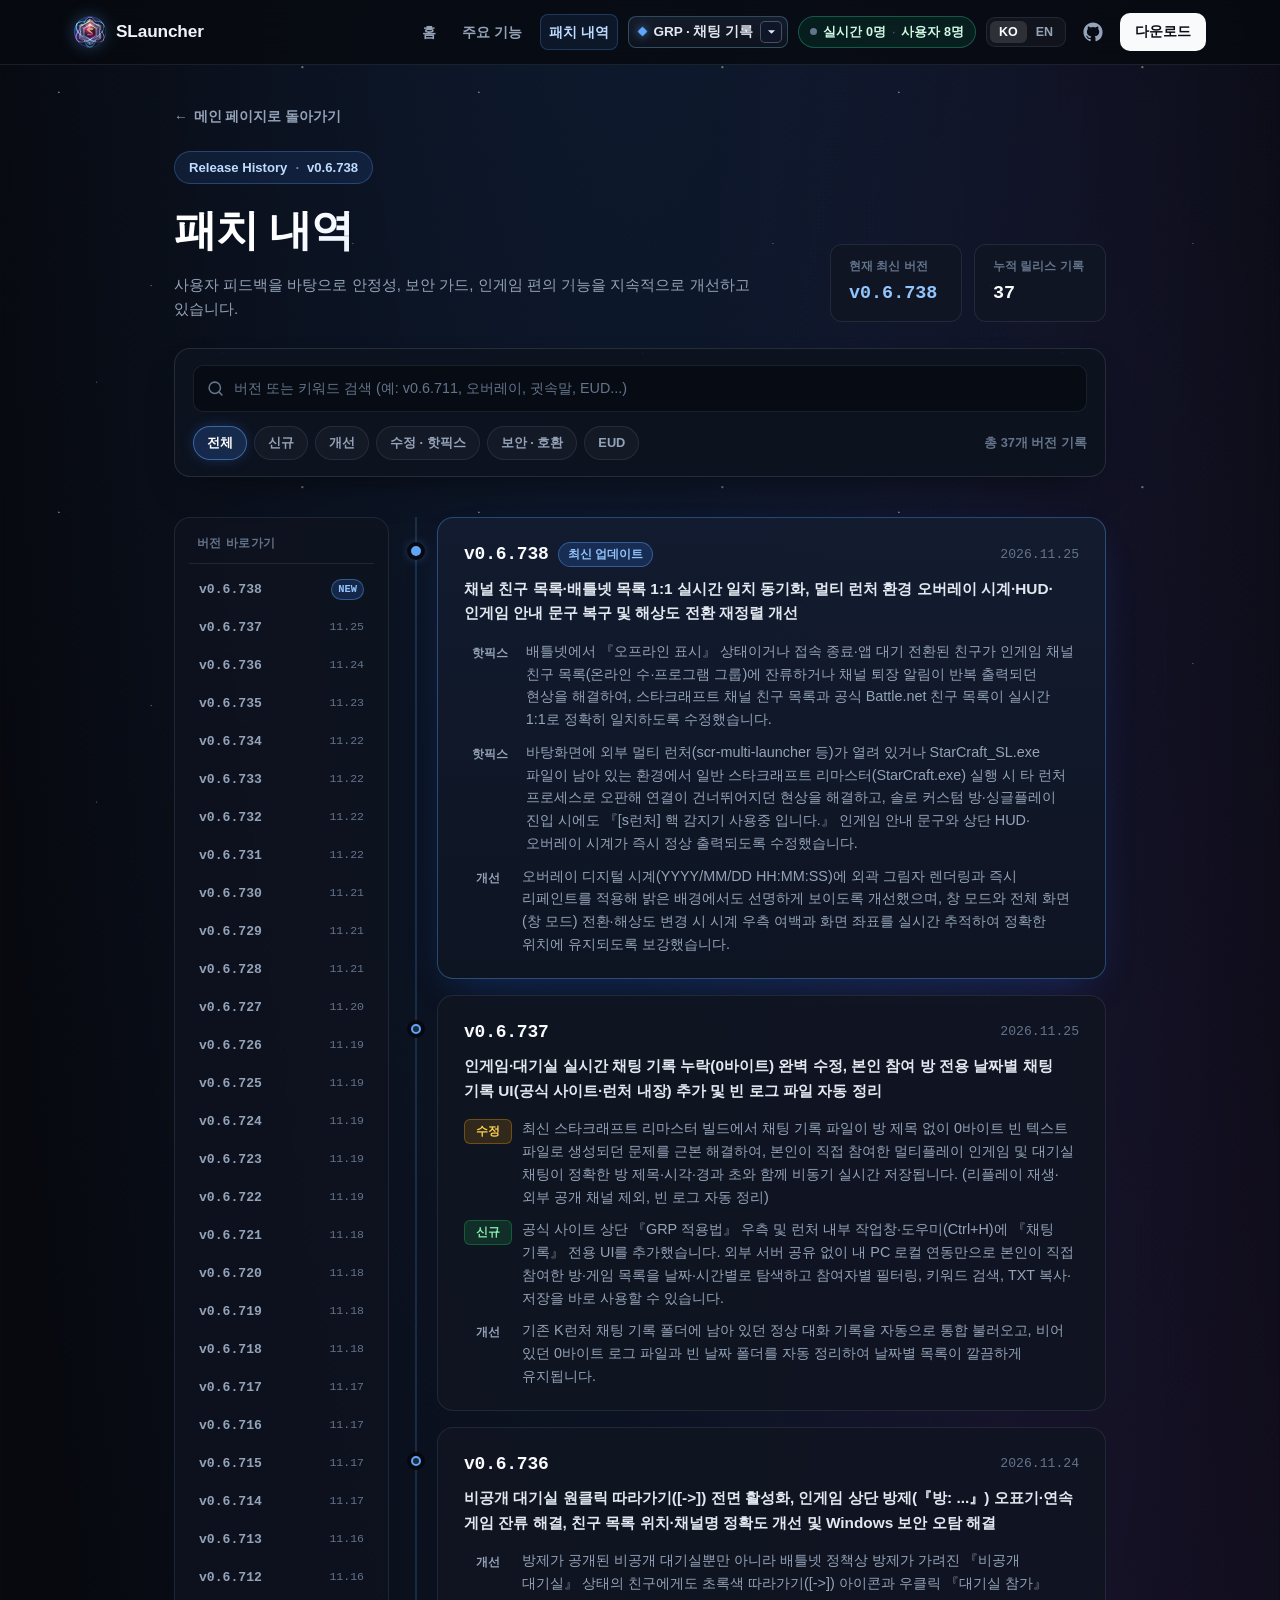
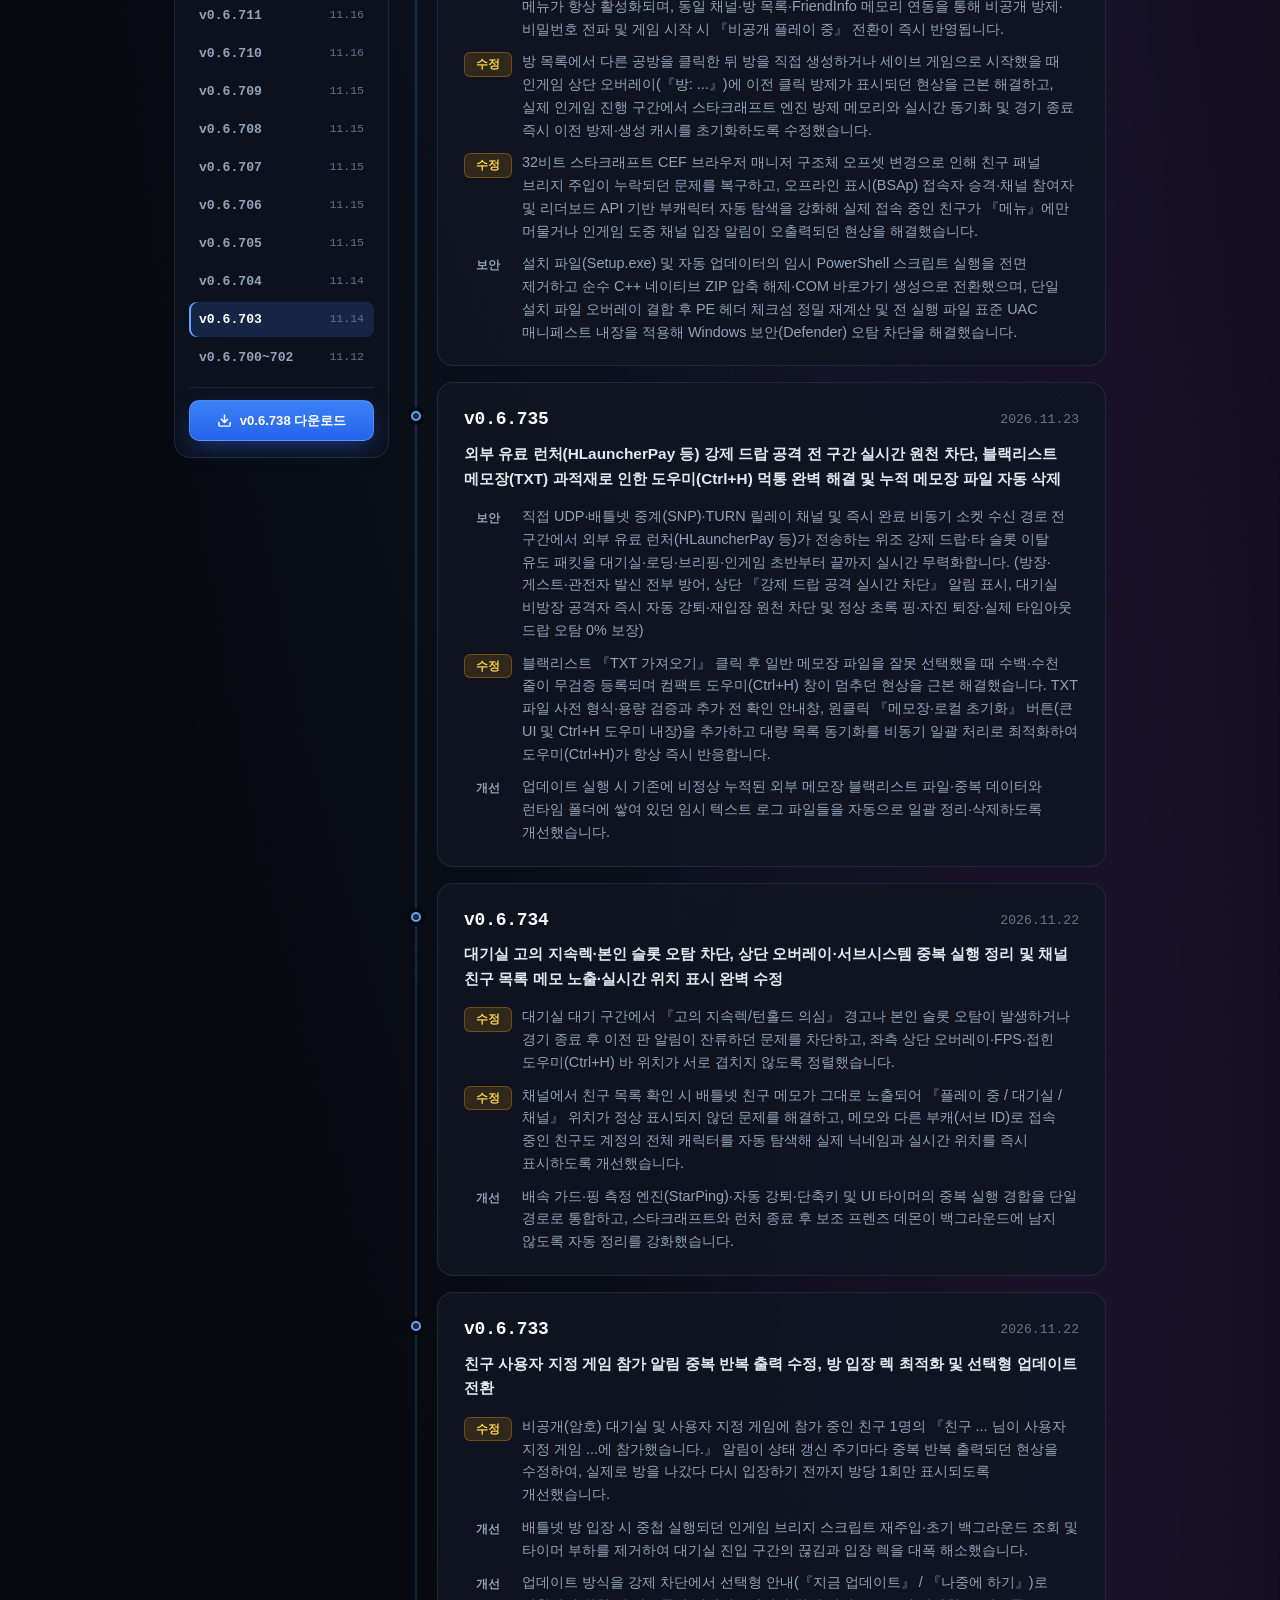
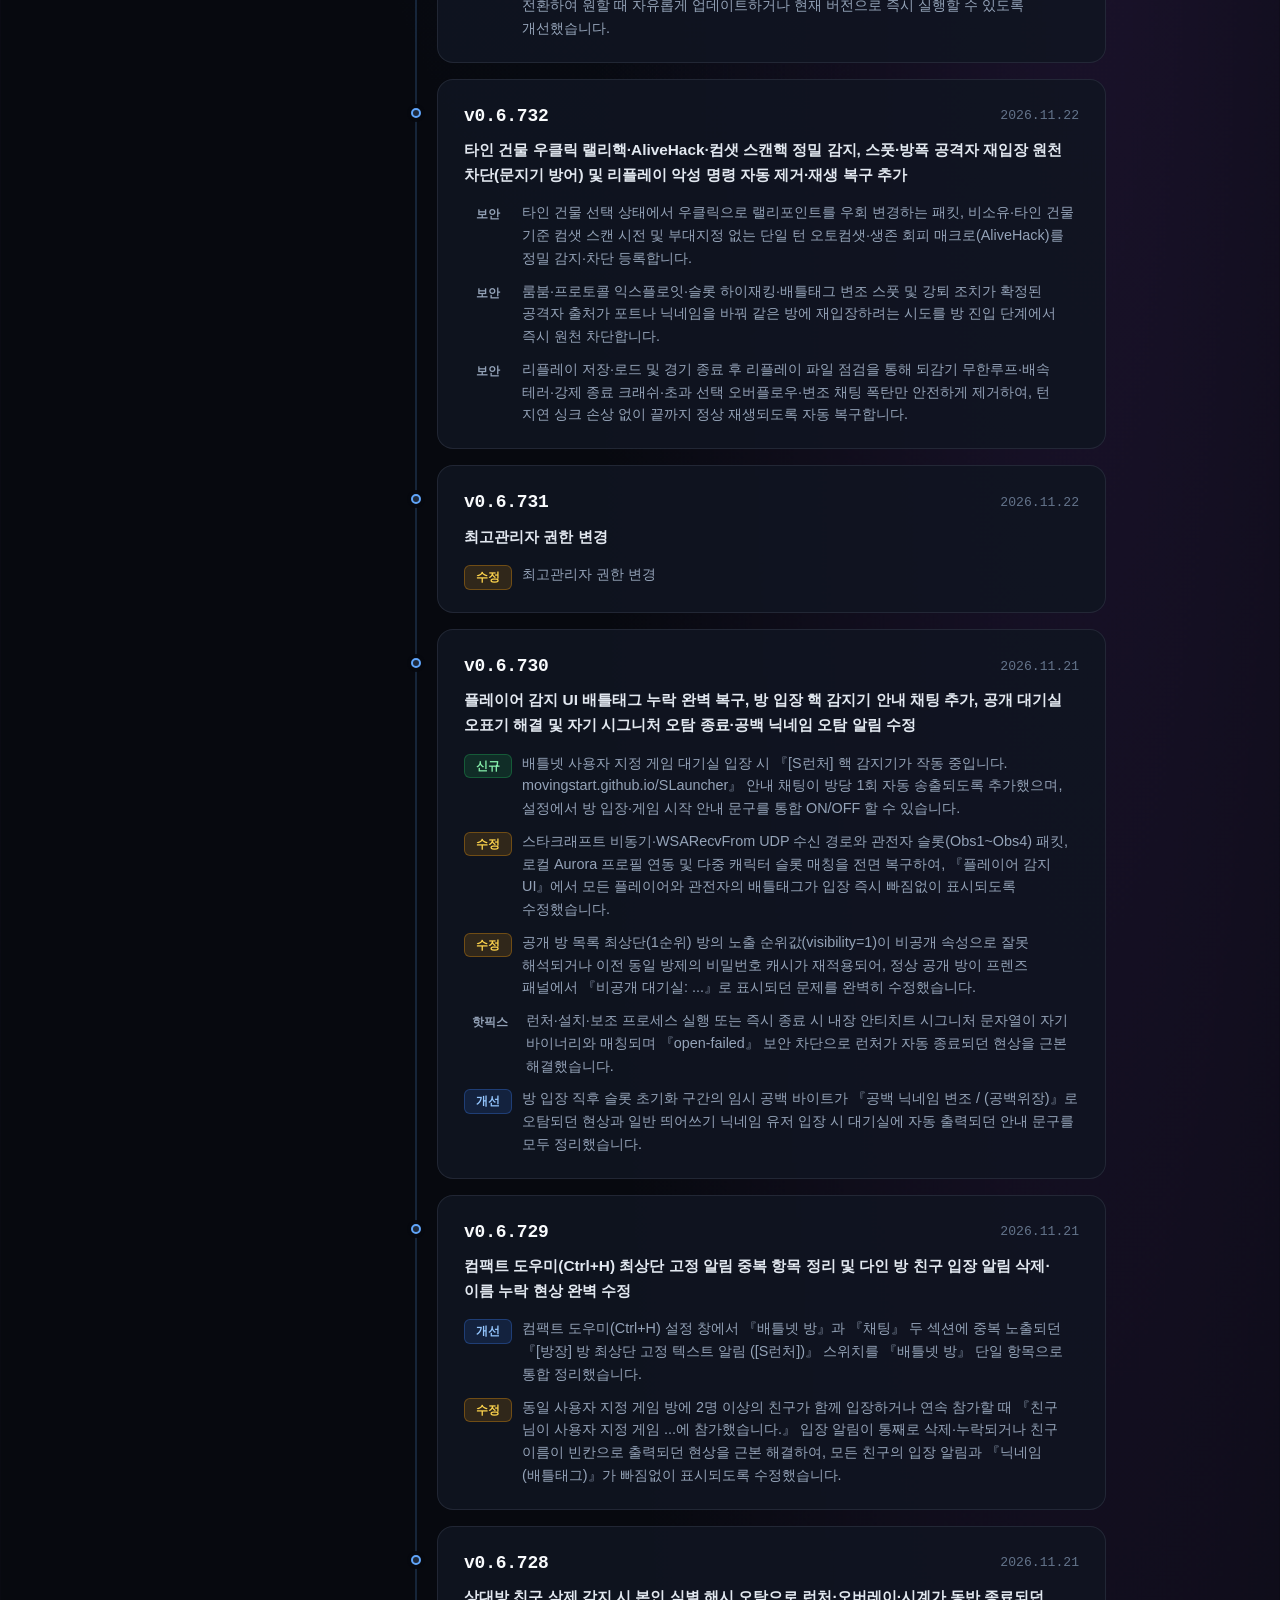
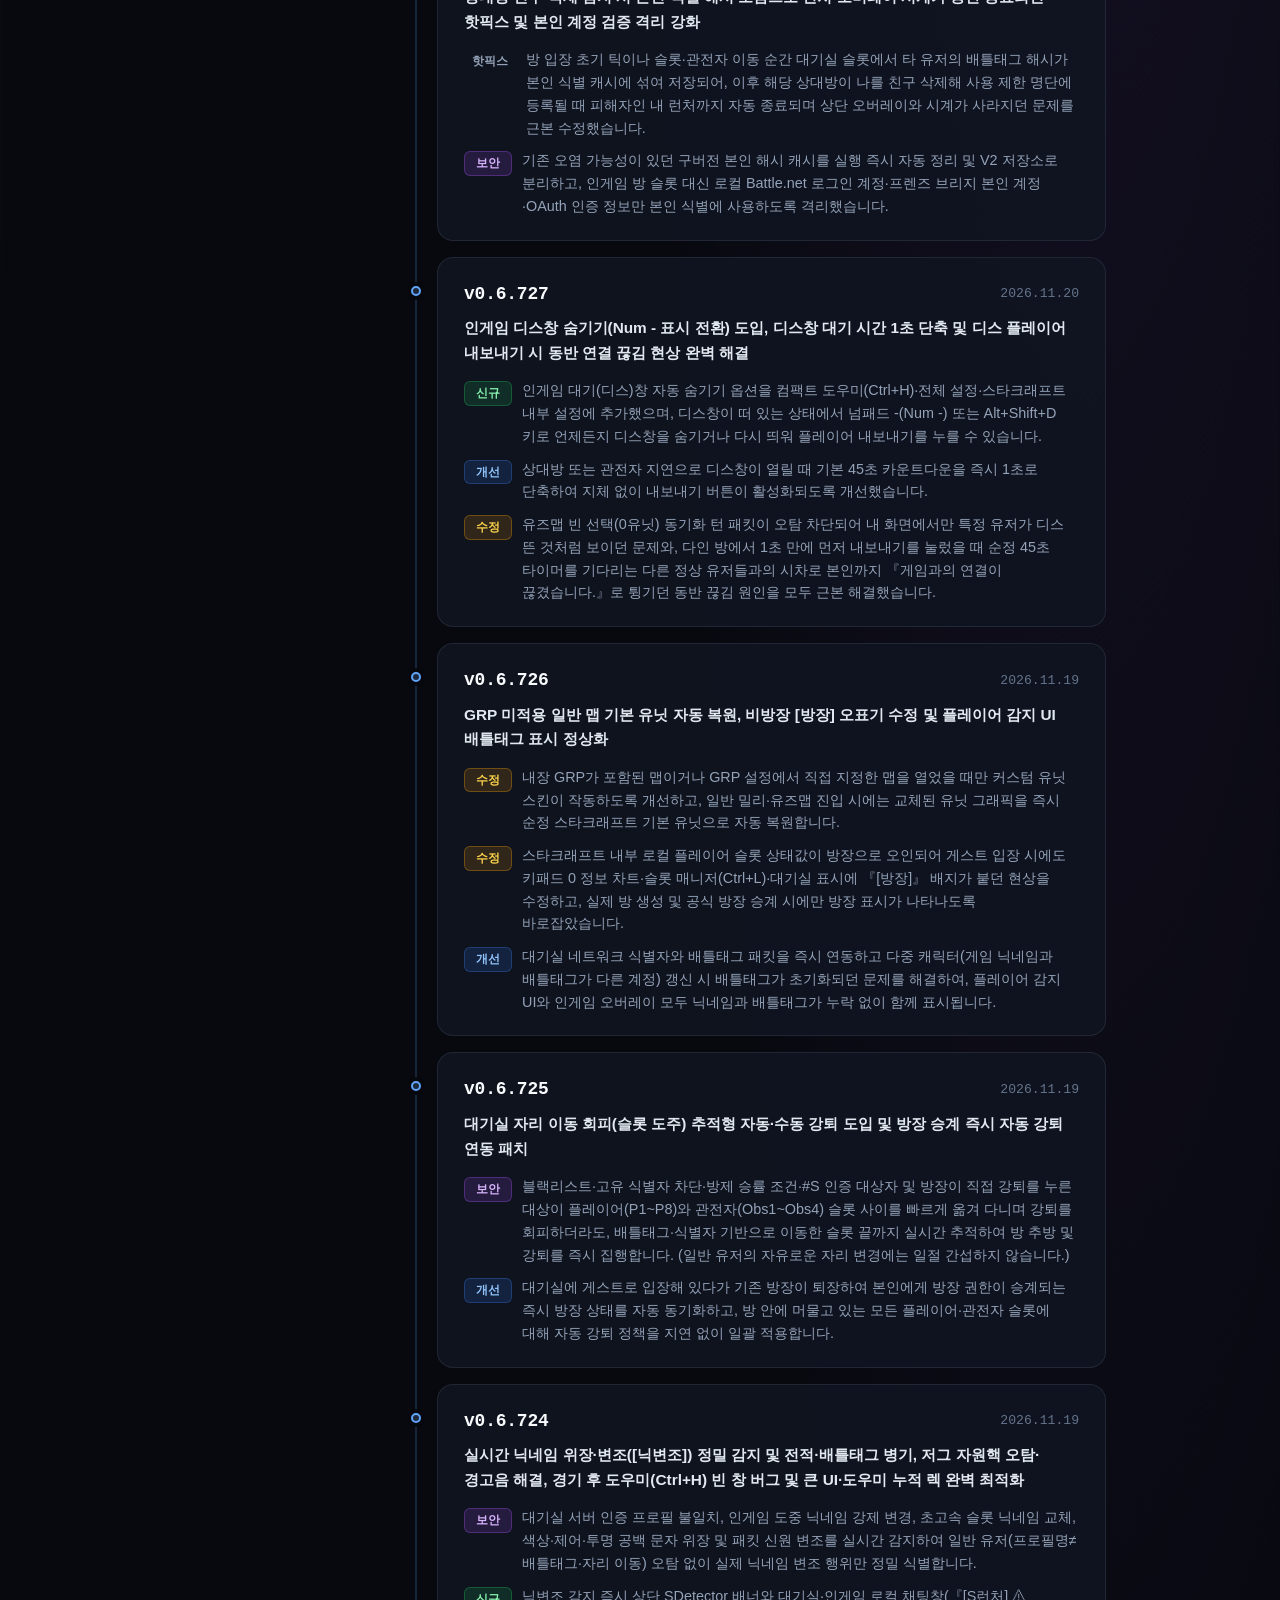
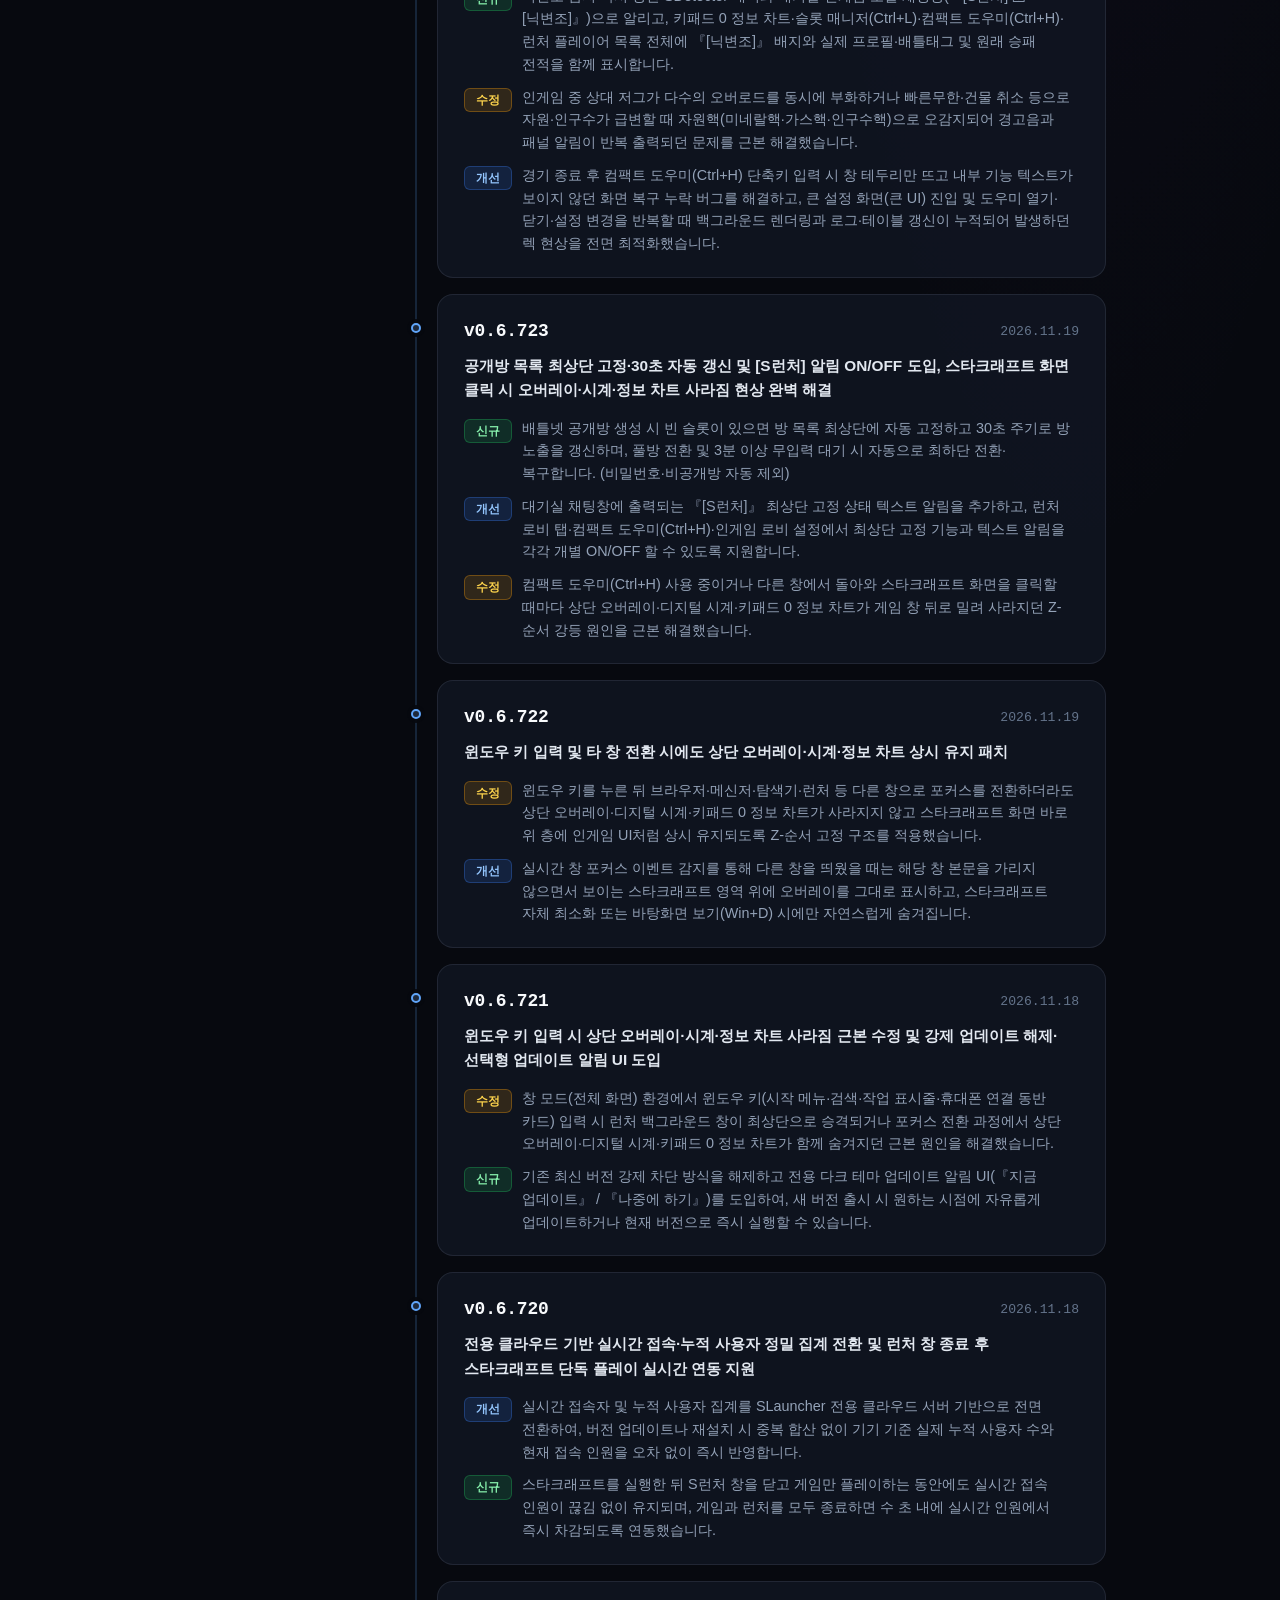
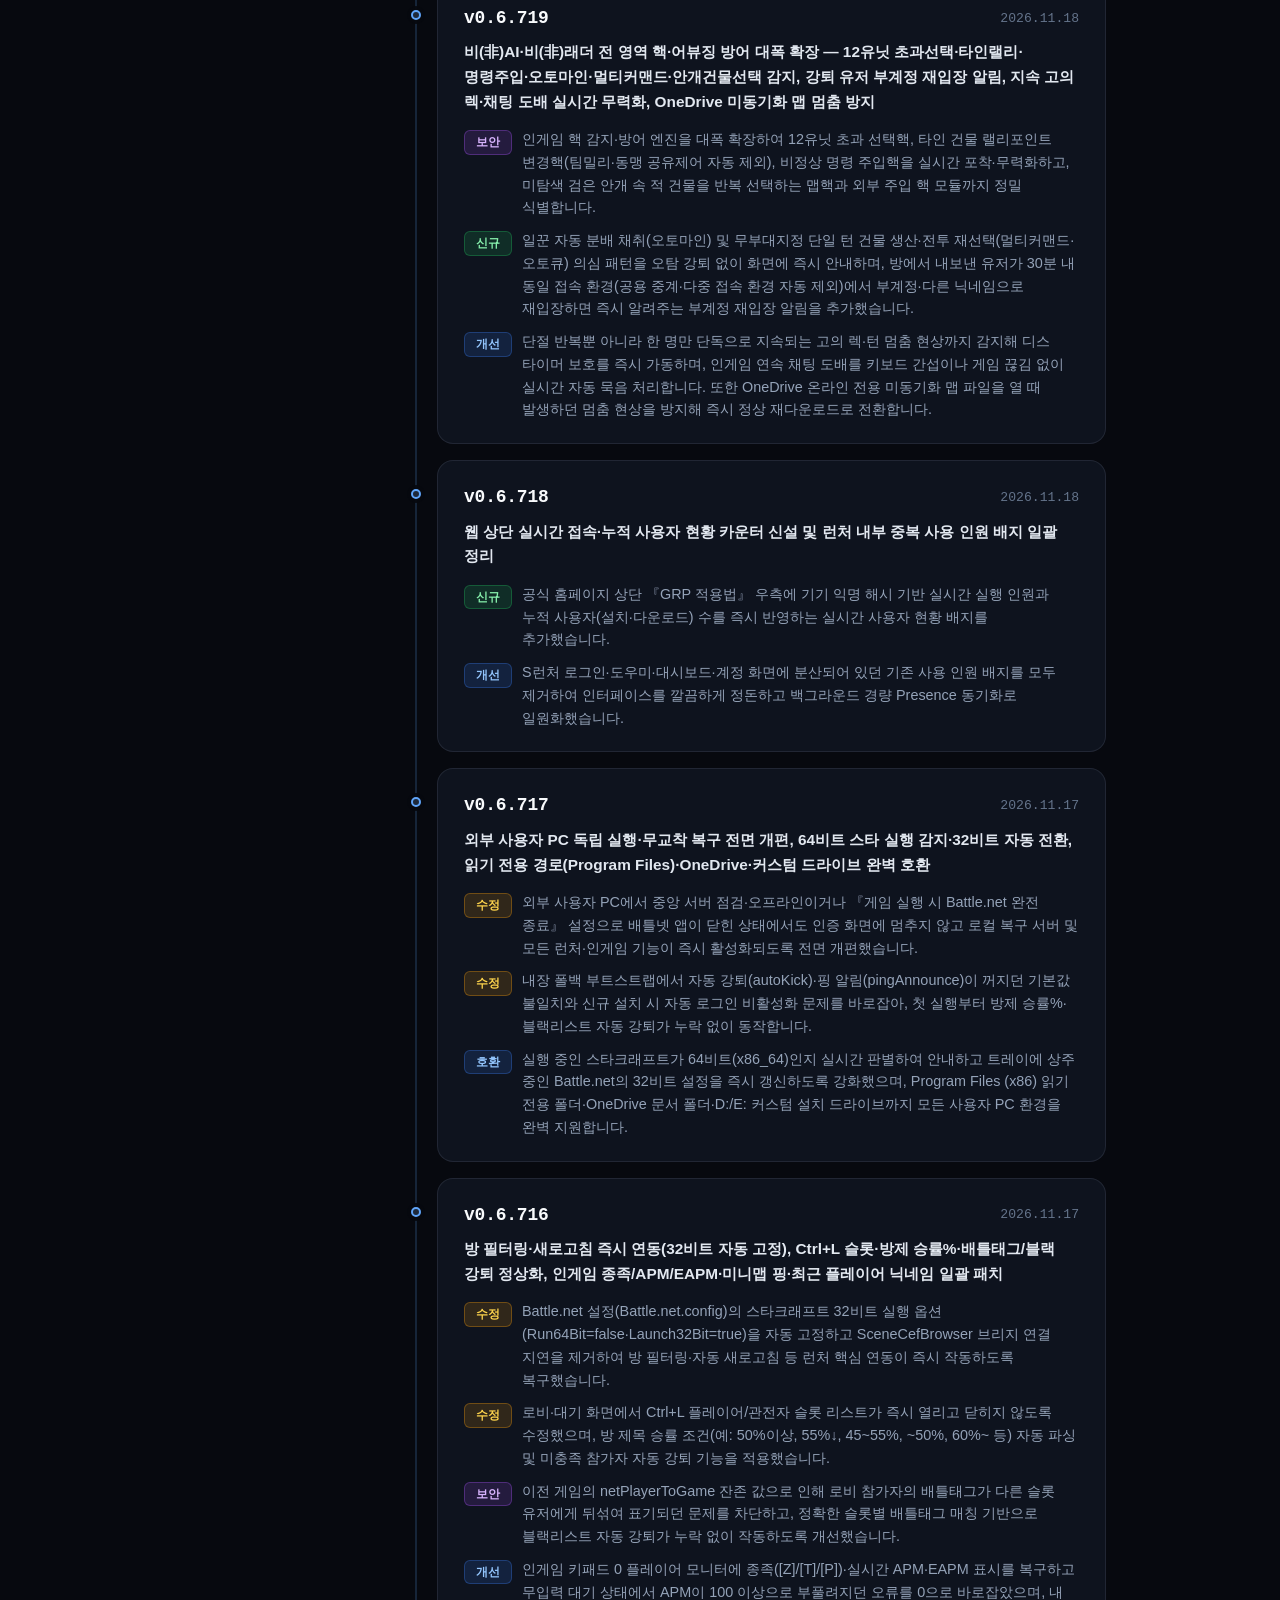
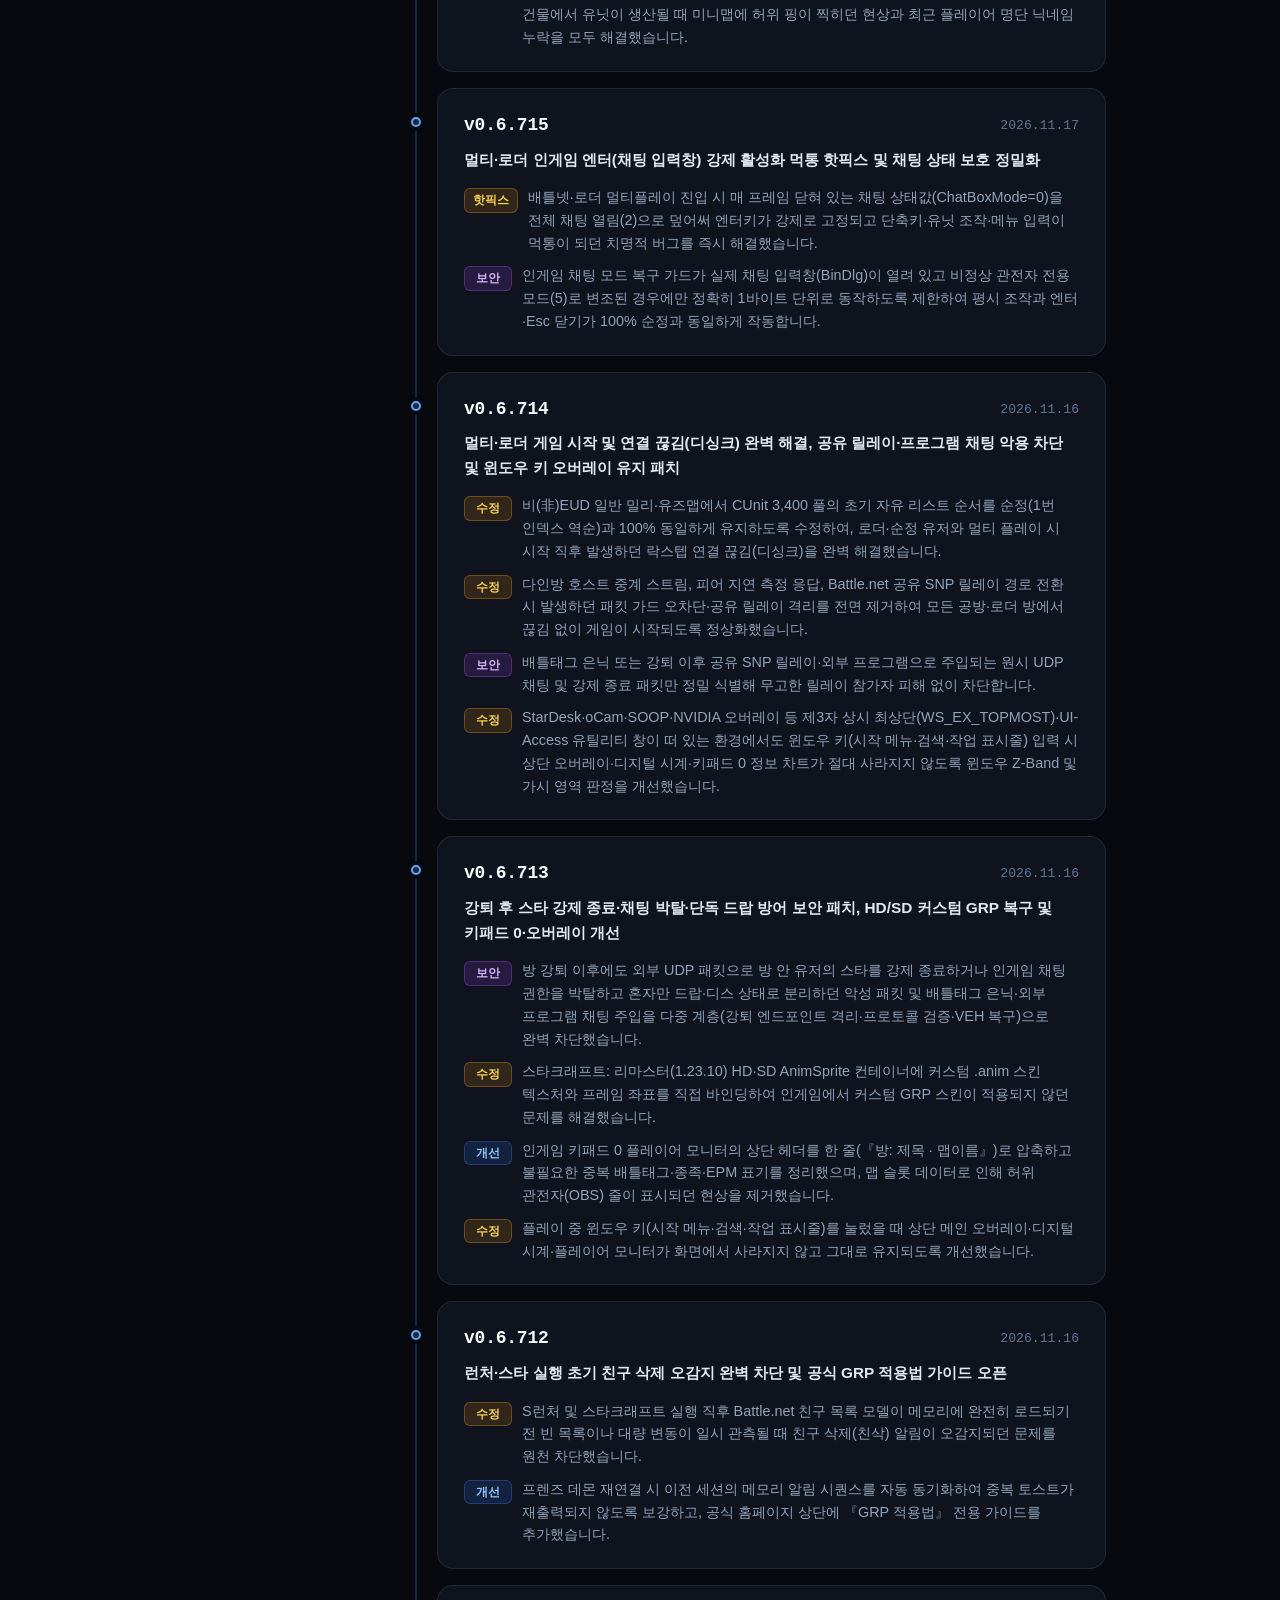
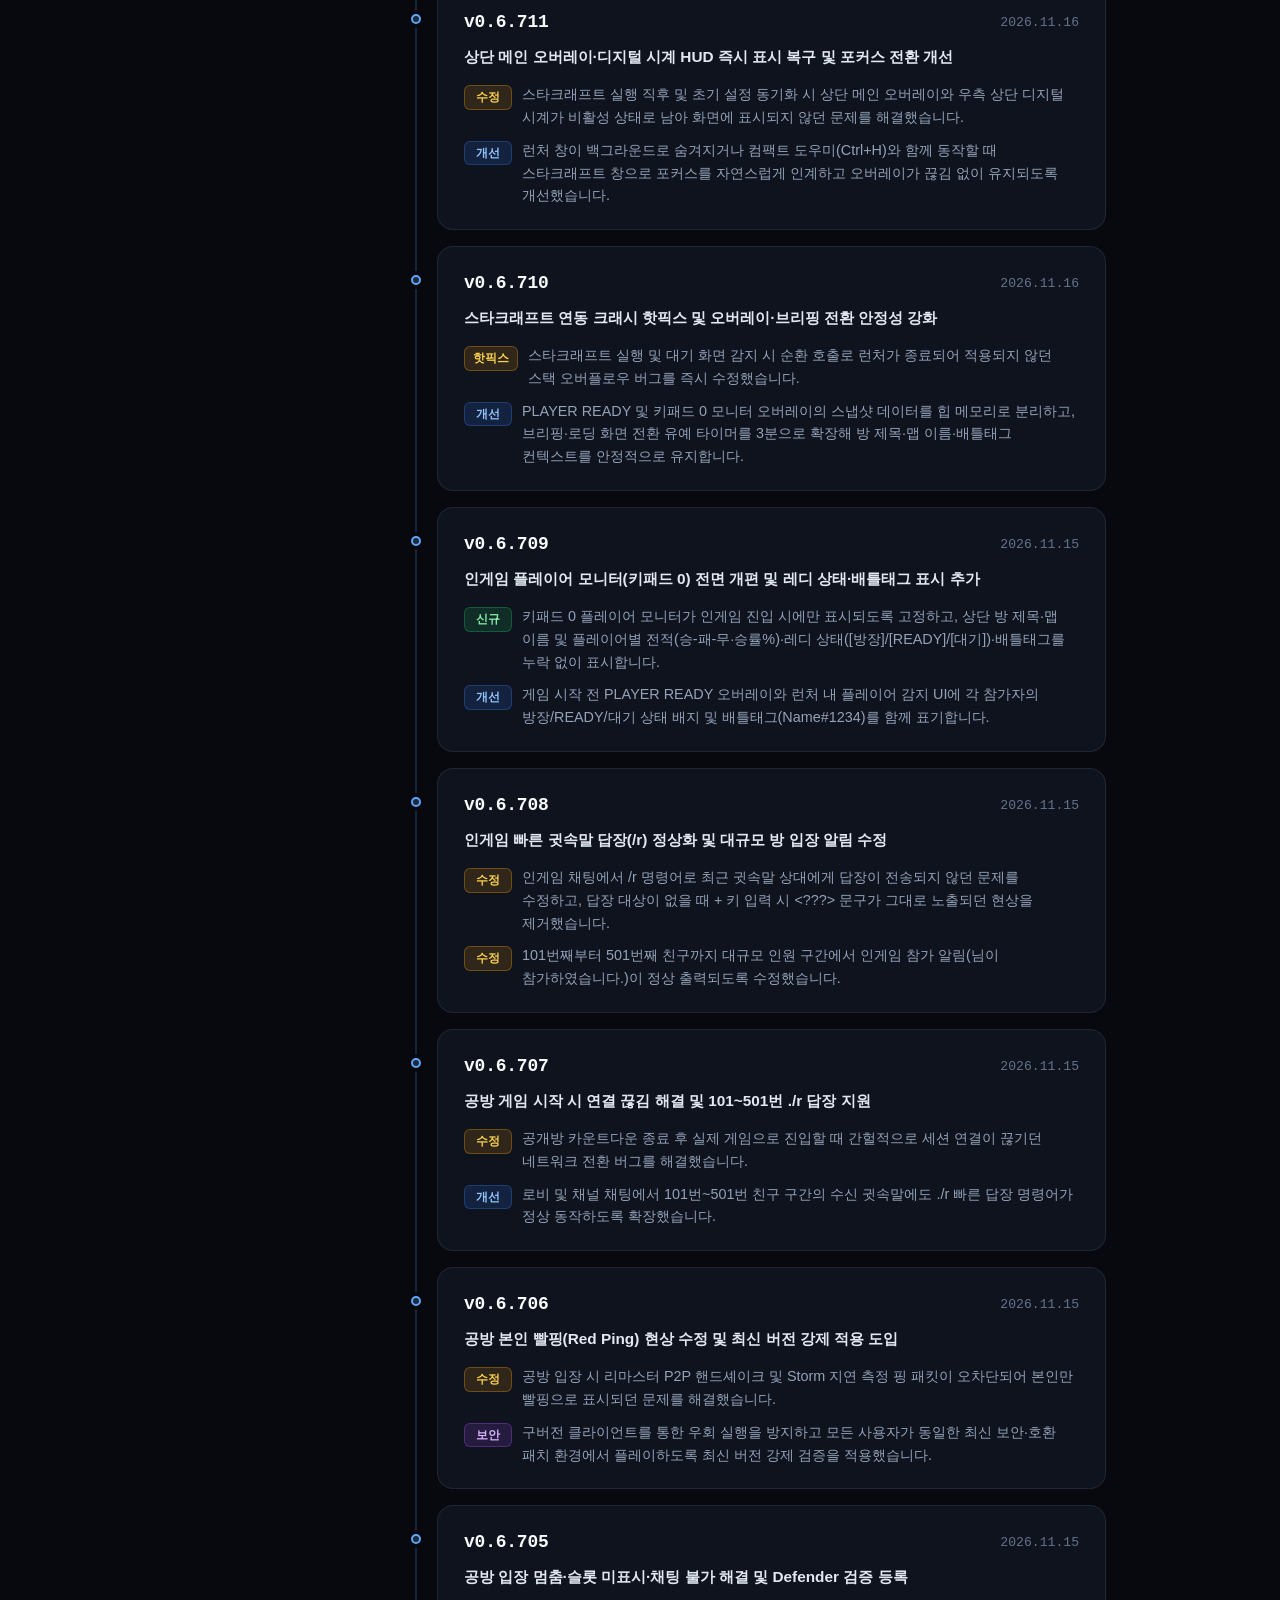
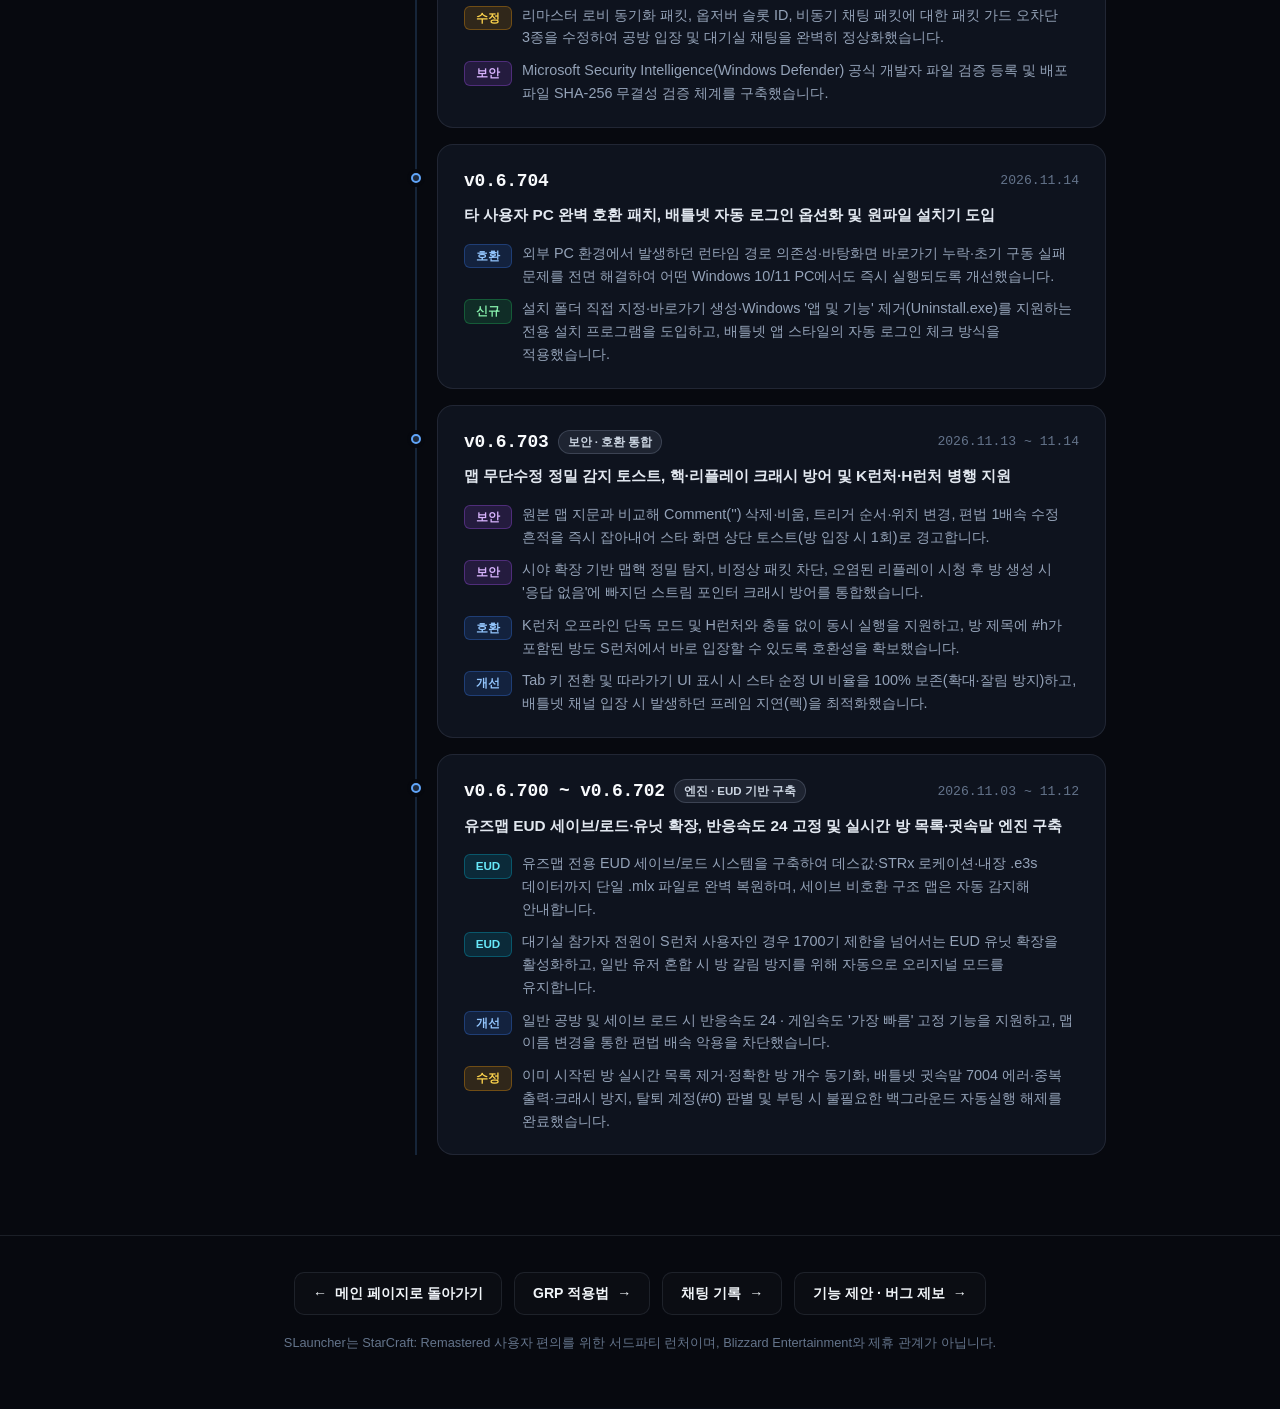
==== changelog.html @ d998e852 "Remove visible IP/port text from Clan System login UI (?v=0.6.738-13)" ====
<!DOCTYPE html>
<html lang="ko">
<head>
  <meta charset="utf-8" />
  <meta name="viewport" content="width=device-width, initial-scale=1" />
  <title>패치 내역 — SLauncher</title>
  <meta name="description" content="SLauncher 버전별 업데이트 및 패치 내역 — 안정성, 보안 가드, 인게임 편의 기능 개선 기록" />
  <meta property="og:type" content="website" />
  <meta property="og:title" content="SLauncher 패치 내역" />
  <meta property="og:description" content="StarCraft: Remastered 통합 런처 SLauncher의 전체 버전별 업데이트 기록" />
  <meta property="og:image" content="./assets/img/logo.png" />
  <link rel="icon" href="./favicon.ico" />
  <link rel="stylesheet" href="./assets/css/style.css?v=0.6.738-13" />
</head>
<body id="top" class="changelog-page">
  <div class="starfield" aria-hidden="true"></div>

  <header class="site-header">
    <div class="container header-inner">
      <a href="./index.html" class="brand">
        <img src="./assets/img/logo.png" alt="SLauncher" class="brand-logo" width="32" height="32" />
        <span class="brand-name">SLauncher</span>
      </a>

      <div class="header-actions">
        <a href="./index.html" class="nav-text-link" data-i18n="navHome">홈</a>
        <a href="./index.html#features" class="nav-text-link" data-i18n="navFeatures">주요 기능</a>
        <a href="./changelog.html" class="nav-text-link nav-changelog-pill nav-link-active" aria-current="page" data-i18n="navChangelog">패치 내역</a>

        <div class="nav-tools-dropdown" id="nav-tools-dropdown">
          <button
            type="button"
            class="nav-tools-trigger"
            id="nav-tools-trigger"
            aria-expanded="false"
            aria-haspopup="true"
            aria-controls="nav-tools-menu"
          >
            <span class="nav-tools-diamond" aria-hidden="true"></span>
            <span class="nav-tools-label" data-i18n="navToolsMenu">GRP · 채팅 기록</span>
            <span class="nav-tools-cap" aria-hidden="true">
              <svg class="nav-tools-tri" viewBox="0 0 10 6" width="9" height="6">
                <path d="M1 1l4 4 4-4" fill="currentColor" />
              </svg>
            </span>
          </button>

          <div class="nav-tools-panel" id="nav-tools-menu" role="menu" hidden>
            <a href="./grp-guide.html" class="nav-tools-head nav-tools-head-grp" role="menuitem">
              <span class="nav-tools-head-left">
                <span class="nav-tools-dot dot-grp" aria-hidden="true"></span>
                <span data-i18n="navGrpGuide">GRP 적용법</span>
              </span>
              <span class="nav-tools-go" data-i18n="navJumpOpen">열기 →</span>
            </a>

            <a href="./chat-history.html" class="nav-tools-head nav-tools-head-chat" role="menuitem">
              <span class="nav-tools-head-left">
                <span class="nav-tools-dot dot-chat" aria-hidden="true"></span>
                <span data-i18n="navChatHistory">채팅 기록</span>
              </span>
              <span class="nav-tools-go" data-i18n="navJumpOpen">열기 →</span>
            </a>

            <a href="./clan.html" class="nav-tools-head nav-tools-head-clan" role="menuitem">
              <span class="nav-tools-head-left">
                <span class="nav-tools-dot dot-clan" aria-hidden="true"></span>
                <span data-i18n="navClanSoon">공개 예정(클랜)</span>
              </span>
              <span class="nav-tools-go" data-i18n="navJumpOpen">열기 →</span>
            </a>
          </div>
        </div>

        <div id="nav-user-badge" class="nav-user-badge" role="status" aria-live="polite">
          <span class="nav-live-dot" aria-hidden="true"></span>
          <span id="nav-user-online">실시간 0명</span>
          <span class="nav-user-sep" aria-hidden="true">·</span>
          <span id="nav-user-total">사용자 8명</span>
        </div>

        <div class="lang-switch" role="group" aria-label="Language switcher">
          <button type="button" class="lang-btn active" data-lang="ko">KO</button>
          <button type="button" class="lang-btn" data-lang="en">EN</button>
        </div>

        <a id="nav-github-link" href="https://github.com/MOVINGSTART/SLauncher" target="_blank" rel="noopener" class="icon-link" aria-label="GitHub Repository" title="GitHub Repository">
          <svg viewBox="0 0 24 24" width="20" height="20" fill="currentColor" aria-hidden="true">
            <path d="M12 .5C5.65.5.5 5.66.5 12.02c0 5.1 3.3 9.42 7.88 10.95.58.1.79-.25.79-.56v-2.02c-3.2.7-3.88-1.38-3.88-1.38-.52-1.34-1.28-1.7-1.28-1.7-1.05-.72.08-.7.08-.7 1.16.08 1.77 1.2 1.77 1.2 1.03 1.77 2.7 1.26 3.36.96.1-.75.4-1.26.73-1.55-2.56-.29-5.25-1.28-5.25-5.7 0-1.26.45-2.29 1.19-3.1-.12-.29-.52-1.47.11-3.06 0 0 .97-.31 3.18 1.18a11.02 11.02 0 0 1 5.8 0c2.2-1.49 3.17-1.18 3.17-1.18.63 1.59.23 2.77.12 3.06.74.81 1.18 1.84 1.18 3.1 0 4.43-2.7 5.4-5.27 5.69.42.36.78 1.06.78 2.14v3.17c0 .31.21.67.8.56A11.53 11.53 0 0 0 23.5 12.02C23.5 5.66 18.35.5 12 .5Z"/>
          </svg>
        </a>

        <a href="./index.html#download" class="btn btn-sm btn-light" data-i18n="navDownload">다운로드</a>
      </div>
    </div>
  </header>

  <main id="changelog-app">
    <!-- Dedicated Patch Notes Hero -->
    <section class="cl-hero">
      <div class="container">
        <div class="cl-breadcrumb">
          <a href="./index.html" class="cl-back-link">
            <span aria-hidden="true">←</span>
            <span data-i18n="clBackHome">메인 페이지로 돌아가기</span>
          </a>
        </div>

        <div class="cl-hero-row">
          <div>
            <div class="hero-pill cl-pill">
              <span data-i18n="clPillLabel">Release History</span>
              <span class="dot">·</span>
              <span id="hero-version">v0.6.738</span>
            </div>
            <h1 class="cl-title" data-i18n="patchTitle">패치 내역</h1>
            <p class="cl-subtitle" data-i18n="patchSub">
              사용자 피드백을 바탕으로 안정성, 보안 가드, 인게임 편의 기능을 지속적으로 개선하고 있습니다.
            </p>
          </div>

          <div class="cl-stat-cards">
            <div class="cl-stat-box">
              <span class="cl-stat-label" data-i18n="clStatLatest">현재 최신 버전</span>
              <strong id="cl-latest-ver" class="cl-stat-val accent">v0.6.738</strong>
            </div>
            <div class="cl-stat-box">
              <span class="cl-stat-label" data-i18n="clStatTotal">누적 릴리스 기록</span>
              <strong id="cl-total-count" class="cl-stat-val">37</strong>
            </div>
          </div>
        </div>

        <!-- Search & Category Filter Toolbar -->
        <div class="cl-toolbar" role="region" aria-label="패치 내역 검색 및 필터">
          <div class="cl-search-wrap">
            <svg class="cl-search-icon" viewBox="0 0 24 24" width="17" height="17" fill="none" stroke="currentColor" stroke-width="2.2" stroke-linecap="round" stroke-linejoin="round" aria-hidden="true">
              <circle cx="11" cy="11" r="8" />
              <line x1="21" y1="21" x2="16.65" y2="16.65" />
            </svg>
            <input
              type="search"
              id="cl-search-input"
              class="cl-search-input"
              placeholder="버전 또는 키워드 검색 (예: v0.6.711, 오버레이, 귓속말, EUD...)"
              data-i18n-placeholder="clSearchPlaceholder"
              autocomplete="off"
            />
            <button type="button" id="cl-search-clear" class="cl-search-clear hidden" aria-label="검색어 지우기">×</button>
          </div>

          <div class="cl-filter-row">
            <div class="cl-filter-chips" role="tablist" aria-label="변경 유형 필터">
              <button type="button" class="cl-chip active" data-filter="all" data-i18n="clFilterAll">전체</button>
              <button type="button" class="cl-chip" data-filter="new" data-i18n="clFilterNew">신규</button>
              <button type="button" class="cl-chip" data-filter="improve" data-i18n="clFilterImprove">개선</button>
              <button type="button" class="cl-chip" data-filter="fix" data-i18n="clFilterFix">수정 · 핫픽스</button>
              <button type="button" class="cl-chip" data-filter="security" data-i18n="clFilterSecurity">보안 · 호환</button>
              <button type="button" class="cl-chip" data-filter="eud" data-i18n="clFilterEud">EUD</button>
            </div>
            <div id="cl-result-status" class="cl-result-status"></div>
          </div>
        </div>
      </div>
    </section>

    <!-- 2-Column Dedicated Changelog Layout -->
    <section class="cl-body-section">
      <div class="container cl-layout">
        <!-- Sticky Left Version Navigator -->
        <aside class="cl-sidebar" aria-label="버전 바로가기">
          <div class="cl-sidebar-box">
            <div class="cl-sidebar-title" data-i18n="clSidebarTitle">버전 바로가기</div>
            <nav id="cl-version-nav" class="cl-version-nav">
              <a href="#ver-v0-6-738" class="cl-ver-link active" data-target-ver="v0.6.738">
                <span class="cl-ver-name">v0.6.738</span>
                <span class="cl-ver-dot-latest">NEW</span>
              </a>
              <a href="#ver-v0-6-737" class="cl-ver-link" data-target-ver="v0.6.737">
                <span class="cl-ver-name">v0.6.737</span>
                <span class="cl-ver-mini-date">11.25</span>
              </a>
              <a href="#ver-v0-6-736" class="cl-ver-link" data-target-ver="v0.6.736">
                <span class="cl-ver-name">v0.6.736</span>
                <span class="cl-ver-mini-date">11.24</span>
              </a>
              <a href="#ver-v0-6-735" class="cl-ver-link" data-target-ver="v0.6.735">
                <span class="cl-ver-name">v0.6.735</span>
                <span class="cl-ver-mini-date">11.23</span>
              </a>
              <a href="#ver-v0-6-734" class="cl-ver-link" data-target-ver="v0.6.734">
                <span class="cl-ver-name">v0.6.734</span>
                <span class="cl-ver-mini-date">11.22</span>
              </a>
              <a href="#ver-v0-6-733" class="cl-ver-link" data-target-ver="v0.6.733">
                <span class="cl-ver-name">v0.6.733</span>
                <span class="cl-ver-mini-date">11.22</span>
              </a>
              <a href="#ver-v0-6-732" class="cl-ver-link" data-target-ver="v0.6.732">
                <span class="cl-ver-name">v0.6.732</span>
                <span class="cl-ver-mini-date">11.22</span>
              </a>
              <a href="#ver-v0-6-731" class="cl-ver-link" data-target-ver="v0.6.731">
                <span class="cl-ver-name">v0.6.731</span>
                <span class="cl-ver-mini-date">11.22</span>
              </a>
              <a href="#ver-v0-6-730" class="cl-ver-link" data-target-ver="v0.6.730">
                <span class="cl-ver-name">v0.6.730</span>
                <span class="cl-ver-mini-date">11.21</span>
              </a>
              <a href="#ver-v0-6-729" class="cl-ver-link" data-target-ver="v0.6.729">
                <span class="cl-ver-name">v0.6.729</span>
                <span class="cl-ver-mini-date">11.21</span>
              </a>
              <a href="#ver-v0-6-728" class="cl-ver-link" data-target-ver="v0.6.728">
                <span class="cl-ver-name">v0.6.728</span>
                <span class="cl-ver-mini-date">11.21</span>
              </a>
              <a href="#ver-v0-6-727" class="cl-ver-link" data-target-ver="v0.6.727">
                <span class="cl-ver-name">v0.6.727</span>
                <span class="cl-ver-mini-date">11.20</span>
              </a>
              <a href="#ver-v0-6-726" class="cl-ver-link" data-target-ver="v0.6.726">
                <span class="cl-ver-name">v0.6.726</span>
                <span class="cl-ver-mini-date">11.19</span>
              </a>
              <a href="#ver-v0-6-725" class="cl-ver-link" data-target-ver="v0.6.725">
                <span class="cl-ver-name">v0.6.725</span>
                <span class="cl-ver-mini-date">11.19</span>
              </a>
              <a href="#ver-v0-6-724" class="cl-ver-link" data-target-ver="v0.6.724">
                <span class="cl-ver-name">v0.6.724</span>
                <span class="cl-ver-mini-date">11.19</span>
              </a>
              <a href="#ver-v0-6-723" class="cl-ver-link" data-target-ver="v0.6.723">
                <span class="cl-ver-name">v0.6.723</span>
                <span class="cl-ver-mini-date">11.19</span>
              </a>
              <a href="#ver-v0-6-722" class="cl-ver-link" data-target-ver="v0.6.722">
                <span class="cl-ver-name">v0.6.722</span>
                <span class="cl-ver-mini-date">11.19</span>
              </a>
              <a href="#ver-v0-6-721" class="cl-ver-link" data-target-ver="v0.6.721">
                <span class="cl-ver-name">v0.6.721</span>
                <span class="cl-ver-mini-date">11.18</span>
              </a>
              <a href="#ver-v0-6-720" class="cl-ver-link" data-target-ver="v0.6.720">
                <span class="cl-ver-name">v0.6.720</span>
                <span class="cl-ver-mini-date">11.18</span>
              </a>
              <a href="#ver-v0-6-719" class="cl-ver-link" data-target-ver="v0.6.719">
                <span class="cl-ver-name">v0.6.719</span>
                <span class="cl-ver-mini-date">11.18</span>
              </a>
              <a href="#ver-v0-6-718" class="cl-ver-link" data-target-ver="v0.6.718">
                <span class="cl-ver-name">v0.6.718</span>
                <span class="cl-ver-mini-date">11.18</span>
              </a>
              <a href="#ver-v0-6-717" class="cl-ver-link" data-target-ver="v0.6.717">
                <span class="cl-ver-name">v0.6.717</span>
                <span class="cl-ver-mini-date">11.17</span>
              </a>
              <a href="#ver-v0-6-716" class="cl-ver-link" data-target-ver="v0.6.716">
                <span class="cl-ver-name">v0.6.716</span>
                <span class="cl-ver-mini-date">11.17</span>
              </a>
              <a href="#ver-v0-6-715" class="cl-ver-link" data-target-ver="v0.6.715">
                <span class="cl-ver-name">v0.6.715</span>
                <span class="cl-ver-mini-date">11.17</span>
              </a>
              <a href="#ver-v0-6-714" class="cl-ver-link" data-target-ver="v0.6.714">
                <span class="cl-ver-name">v0.6.714</span>
                <span class="cl-ver-mini-date">11.17</span>
              </a>
              <a href="#ver-v0-6-713" class="cl-ver-link" data-target-ver="v0.6.713">
                <span class="cl-ver-name">v0.6.713</span>
                <span class="cl-ver-mini-date">11.16</span>
              </a>
              <a href="#ver-v0-6-712" class="cl-ver-link" data-target-ver="v0.6.712">
                <span class="cl-ver-name">v0.6.712</span>
                <span class="cl-ver-mini-date">11.16</span>
              </a>
              <a href="#ver-v0-6-711" class="cl-ver-link" data-target-ver="v0.6.711">
                <span class="cl-ver-name">v0.6.711</span>
                <span class="cl-ver-mini-date">11.16</span>
              </a>
              <a href="#ver-v0-6-710" class="cl-ver-link" data-target-ver="v0.6.710">
                <span class="cl-ver-name">v0.6.710</span>
                <span class="cl-ver-mini-date">11.16</span>
              </a>
              <a href="#ver-v0-6-709" class="cl-ver-link" data-target-ver="v0.6.709">
                <span class="cl-ver-name">v0.6.709</span>
                <span class="cl-ver-mini-date">11.15</span>
              </a>
              <a href="#ver-v0-6-708" class="cl-ver-link" data-target-ver="v0.6.708">
                <span class="cl-ver-name">v0.6.708</span>
                <span class="cl-ver-mini-date">11.15</span>
              </a>
              <a href="#ver-v0-6-707" class="cl-ver-link" data-target-ver="v0.6.707">
                <span class="cl-ver-name">v0.6.707</span>
                <span class="cl-ver-mini-date">11.15</span>
              </a>
              <a href="#ver-v0-6-706" class="cl-ver-link" data-target-ver="v0.6.706">
                <span class="cl-ver-name">v0.6.706</span>
                <span class="cl-ver-mini-date">11.15</span>
              </a>
              <a href="#ver-v0-6-705" class="cl-ver-link" data-target-ver="v0.6.705">
                <span class="cl-ver-name">v0.6.705</span>
                <span class="cl-ver-mini-date">11.15</span>
              </a>
              <a href="#ver-v0-6-704" class="cl-ver-link" data-target-ver="v0.6.704">
                <span class="cl-ver-name">v0.6.704</span>
                <span class="cl-ver-mini-date">11.14</span>
              </a>
              <a href="#ver-v0-6-703" class="cl-ver-link" data-target-ver="v0.6.703">
                <span class="cl-ver-name">v0.6.703</span>
                <span class="cl-ver-mini-date">11.14</span>
              </a>
              <a href="#ver-v0-6-702" class="cl-ver-link" data-target-ver="v0.6.702">
                <span class="cl-ver-name">v0.6.700~702</span>
                <span class="cl-ver-mini-date">11.12</span>
              </a>
            </nav>

            <div class="cl-sidebar-cta">
              <a id="btn-download-setup" href="https://github.com/MOVINGSTART/SLauncher/releases/download/v0.6.738/SLauncher-0.6.738-win-setup.exe" class="btn btn-primary btn-sm cl-dl-btn">
                <svg viewBox="0 0 24 24" width="15" height="15" fill="none" stroke="currentColor" stroke-width="2.3" stroke-linecap="round" stroke-linejoin="round" aria-hidden="true">
                  <path d="M21 15v4a2 2 0 0 1-2 2H5a2 2 0 0 1-2-2v-4"/>
                  <polyline points="7 10 12 15 17 10"/>
                  <line x1="12" y1="15" x2="12" y2="3"/>
                </svg>
                <span id="btn-download-label">v0.6.738 다운로드</span>
              </a>
            </div>
          </div>
        </aside>

        <!-- Right Timeline Feed -->
        <div class="cl-feed">
          <div id="patch-dynamic-slot"></div>

          <div id="cl-empty-state" class="cl-empty-state hidden">
            <p id="cl-empty-text" data-i18n="clEmptyResult">검색 조건과 일치하는 패치 내역이 없습니다.</p>
            <button type="button" id="cl-reset-btn" class="btn btn-ghost btn-sm" data-i18n="clResetFilter">필터 초기화</button>
          </div>

          <div class="patch-timeline cl-rail-timeline">
            <!-- v0.6.738 (Latest) -->
            <article id="ver-v0-6-738" class="patch-card patch-card-latest" data-patch-ver="v0.6.738">
              <div class="patch-head">
                <div class="patch-ver-group">
                  <span class="patch-ver">v0.6.738</span>
                  <span class="patch-badge badge-latest" data-i18n="patchBadgeLatest">최신 업데이트</span>
                </div>
                <time class="patch-date" datetime="2026-11-25">2026.11.25</time>
              </div>
              <p class="patch-summary" data-i18n="p738Summary">채널 친구 목록·배틀넷 목록 1:1 실시간 일치 동기화, 멀티 런처 환경 오버레이 시계·HUD·인게임 안내 문구 복구 및 해상도 전환 재정렬 개선</p>
              <ul class="patch-list">
                <li data-cat="fix">
                  <span class="patch-tag tag-hotfix" data-i18n="tagHotfix">핫픽스</span>
                  <span data-i18n="p738Item3">배틀넷에서 『오프라인 표시』 상태이거나 접속 종료·앱 대기 전환된 친구가 인게임 채널 친구 목록(온라인 수·프로그램 그룹)에 잔류하거나 채널 퇴장 알림이 반복 출력되던 현상을 해결하여, 스타크래프트 채널 친구 목록과 공식 Battle.net 친구 목록이 실시간 1:1로 정확히 일치하도록 수정했습니다.</span>
                </li>
                <li data-cat="fix">
                  <span class="patch-tag tag-hotfix" data-i18n="tagHotfix">핫픽스</span>
                  <span data-i18n="p738Item1">바탕화면에 외부 멀티 런처(scr-multi-launcher 등)가 열려 있거나 StarCraft_SL.exe 파일이 남아 있는 환경에서 일반 스타크래프트 리마스터(StarCraft.exe) 실행 시 타 런처 프로세스로 오판해 연결이 건너뛰어지던 현상을 해결하고, 솔로 커스텀 방·싱글플레이 진입 시에도 『[s런처] 핵 감지기 사용중 입니다.』 인게임 안내 문구와 상단 HUD·오버레이 시계가 즉시 정상 출력되도록 수정했습니다.</span>
                </li>
                <li data-cat="improve">
                  <span class="patch-tag tag-improve" data-i18n="tagImprove">개선</span>
                  <span data-i18n="p738Item2">오버레이 디지털 시계(YYYY/MM/DD HH:MM:SS)에 외곽 그림자 렌더링과 즉시 리페인트를 적용해 밝은 배경에서도 선명하게 보이도록 개선했으며, 창 모드와 전체 화면(창 모드) 전환·해상도 변경 시 시계 우측 여백과 화면 좌표를 실시간 추적하여 정확한 위치에 유지되도록 보강했습니다.</span>
                </li>
              </ul>
            </article>

            <!-- v0.6.737 -->
            <article id="ver-v0-6-737" class="patch-card" data-patch-ver="v0.6.737">
              <div class="patch-head">
                <div class="patch-ver-group">
                  <span class="patch-ver">v0.6.737</span>
                </div>
                <time class="patch-date" datetime="2026-11-25">2026.11.25</time>
              </div>
              <p class="patch-summary" data-i18n="p737Summary">인게임·대기실 실시간 채팅 기록 누락(0바이트) 완벽 수정, 본인 참여 방 전용 날짜별 채팅 기록 UI(공식 사이트·런처 내장) 추가 및 빈 로그 파일 자동 정리</p>
              <ul class="patch-list">
                <li data-cat="fix">
                  <span class="patch-tag tag-fix" data-i18n="tagFix">수정</span>
                  <span data-i18n="p737Item1">최신 스타크래프트 리마스터 빌드에서 채팅 기록 파일이 방 제목 없이 0바이트 빈 텍스트 파일로 생성되던 문제를 근본 해결하여, 본인이 직접 참여한 멀티플레이 인게임 및 대기실 채팅이 정확한 방 제목·시각·경과 초와 함께 비동기 실시간 저장됩니다. (리플레이 재생·외부 공개 채널 제외, 빈 로그 자동 정리)</span>
                </li>
                <li data-cat="new">
                  <span class="patch-tag tag-new" data-i18n="tagNew">신규</span>
                  <span data-i18n="p737Item2">공식 사이트 상단 『GRP 적용법』 우측 및 런처 내부 작업창·도우미(Ctrl+H)에 『채팅 기록』 전용 UI를 추가했습니다. 외부 서버 공유 없이 내 PC 로컬 연동만으로 본인이 직접 참여한 방·게임 목록을 날짜·시간별로 탐색하고 참여자별 필터링, 키워드 검색, TXT 복사·저장을 바로 사용할 수 있습니다.</span>
                </li>
                <li data-cat="improve">
                  <span class="patch-tag tag-improve" data-i18n="tagImprove">개선</span>
                  <span data-i18n="p737Item3">기존 K런처 채팅 기록 폴더에 남아 있던 정상 대화 기록을 자동으로 통합 불러오고, 비어 있던 0바이트 로그 파일과 빈 날짜 폴더를 자동 정리하여 날짜별 목록이 깔끔하게 유지됩니다.</span>
                </li>
              </ul>
            </article>

            <!-- v0.6.736 -->
            <article id="ver-v0-6-736" class="patch-card" data-patch-ver="v0.6.736">
              <div class="patch-head">
                <div class="patch-ver-group">
                  <span class="patch-ver">v0.6.736</span>
                </div>
                <time class="patch-date" datetime="2026-11-24">2026.11.24</time>
              </div>
              <p class="patch-summary" data-i18n="p736Summary">비공개 대기실 원클릭 따라가기([->]) 전면 활성화, 인게임 상단 방제(『방: ...』) 오표기·연속 게임 잔류 해결, 친구 목록 위치·채널명 정확도 개선 및 Windows 보안 오탐 해결</p>
              <ul class="patch-list">
                <li data-cat="improve">
                  <span class="patch-tag tag-improve" data-i18n="tagImprove">개선</span>
                  <span data-i18n="p736Item1">방제가 공개된 비공개 대기실뿐만 아니라 배틀넷 정책상 방제가 가려진 『비공개 대기실』 상태의 친구에게도 초록색 따라가기([->]) 아이콘과 우클릭 『대기실 참가』 메뉴가 항상 활성화되며, 동일 채널·방 목록·FriendInfo 메모리 연동을 통해 비공개 방제·비밀번호 전파 및 게임 시작 시 『비공개 플레이 중』 전환이 즉시 반영됩니다.</span>
                </li>
                <li data-cat="fix">
                  <span class="patch-tag tag-fix" data-i18n="tagFix">수정</span>
                  <span data-i18n="p736Item4">방 목록에서 다른 공방을 클릭한 뒤 방을 직접 생성하거나 세이브 게임으로 시작했을 때 인게임 상단 오버레이(『방: ...』)에 이전 클릭 방제가 표시되던 현상을 근본 해결하고, 실제 인게임 진행 구간에서 스타크래프트 엔진 방제 메모리와 실시간 동기화 및 경기 종료 즉시 이전 방제·생성 캐시를 초기화하도록 수정했습니다.</span>
                </li>
                <li data-cat="fix">
                  <span class="patch-tag tag-fix" data-i18n="tagFix">수정</span>
                  <span data-i18n="p736Item2">32비트 스타크래프트 CEF 브라우저 매니저 구조체 오프셋 변경으로 인해 친구 패널 브리지 주입이 누락되던 문제를 복구하고, 오프라인 표시(BSAp) 접속자 승격·채널 참여자 및 리더보드 API 기반 부캐릭터 자동 탐색을 강화해 실제 접속 중인 친구가 『메뉴』에만 머물거나 인게임 도중 채널 입장 알림이 오출력되던 현상을 해결했습니다.</span>
                </li>
                <li data-cat="security">
                  <span class="patch-tag tag-security" data-i18n="tagSecurity">보안</span>
                  <span data-i18n="p736Item3">설치 파일(Setup.exe) 및 자동 업데이터의 임시 PowerShell 스크립트 실행을 전면 제거하고 순수 C++ 네이티브 ZIP 압축 해제·COM 바로가기 생성으로 전환했으며, 단일 설치 파일 오버레이 결합 후 PE 헤더 체크섬 정밀 재계산 및 전 실행 파일 표준 UAC 매니페스트 내장을 적용해 Windows 보안(Defender) 오탐 차단을 해결했습니다.</span>
                </li>
              </ul>
            </article>

            <!-- v0.6.735 -->
            <article id="ver-v0-6-735" class="patch-card" data-patch-ver="v0.6.735">
              <div class="patch-head">
                <div class="patch-ver-group">
                  <span class="patch-ver">v0.6.735</span>
                </div>
                <time class="patch-date" datetime="2026-11-23">2026.11.23</time>
              </div>
              <p class="patch-summary" data-i18n="p735Summary">외부 유료 런처(HLauncherPay 등) 강제 드랍 공격 전 구간 실시간 원천 차단, 블랙리스트 메모장(TXT) 과적재로 인한 도우미(Ctrl+H) 먹통 완벽 해결 및 누적 메모장 파일 자동 삭제</p>
              <ul class="patch-list">
                <li data-cat="security">
                  <span class="patch-tag tag-security" data-i18n="tagSecurity">보안</span>
                  <span data-i18n="p735Item1">직접 UDP·배틀넷 중계(SNP)·TURN 릴레이 채널 및 즉시 완료 비동기 소켓 수신 경로 전 구간에서 외부 유료 런처(HLauncherPay 등)가 전송하는 위조 강제 드랍·타 슬롯 이탈 유도 패킷을 대기실·로딩·브리핑·인게임 초반부터 끝까지 실시간 무력화합니다. (방장·게스트·관전자 발신 전부 방어, 상단 『강제 드랍 공격 실시간 차단』 알림 표시, 대기실 비방장 공격자 즉시 자동 강퇴·재입장 원천 차단 및 정상 초록 핑·자진 퇴장·실제 타임아웃 드랍 오탐 0% 보장)</span>
                </li>
                <li data-cat="fix">
                  <span class="patch-tag tag-fix" data-i18n="tagFix">수정</span>
                  <span data-i18n="p735Item2">블랙리스트 『TXT 가져오기』 클릭 후 일반 메모장 파일을 잘못 선택했을 때 수백·수천 줄이 무검증 등록되며 컴팩트 도우미(Ctrl+H) 창이 멈추던 현상을 근본 해결했습니다. TXT 파일 사전 형식·용량 검증과 추가 전 확인 안내창, 원클릭 『메모장·로컬 초기화』 버튼(큰 UI 및 Ctrl+H 도우미 내장)을 추가하고 대량 목록 동기화를 비동기 일괄 처리로 최적화하여 도우미(Ctrl+H)가 항상 즉시 반응합니다.</span>
                </li>
                <li data-cat="improve">
                  <span class="patch-tag tag-improve" data-i18n="tagImprove">개선</span>
                  <span data-i18n="p735Item3">업데이트 실행 시 기존에 비정상 누적된 외부 메모장 블랙리스트 파일·중복 데이터와 런타임 폴더에 쌓여 있던 임시 텍스트 로그 파일들을 자동으로 일괄 정리·삭제하도록 개선했습니다.</span>
                </li>
              </ul>
            </article>

            <!-- v0.6.734 -->
            <article id="ver-v0-6-734" class="patch-card" data-patch-ver="v0.6.734">
              <div class="patch-head">
                <div class="patch-ver-group">
                  <span class="patch-ver">v0.6.734</span>
                </div>
                <time class="patch-date" datetime="2026-11-22">2026.11.22</time>
              </div>
              <p class="patch-summary" data-i18n="p734Summary">대기실 고의 지속렉·본인 슬롯 오탐 차단, 상단 오버레이·서브시스템 중복 실행 정리 및 채널 친구 목록 메모 노출·실시간 위치 표시 완벽 수정</p>
              <ul class="patch-list">
                <li data-cat="fix">
                  <span class="patch-tag tag-fix" data-i18n="tagFix">수정</span>
                  <span data-i18n="p734Item1">대기실 대기 구간에서 『고의 지속렉/턴홀드 의심』 경고나 본인 슬롯 오탐이 발생하거나 경기 종료 후 이전 판 알림이 잔류하던 문제를 차단하고, 좌측 상단 오버레이·FPS·접힌 도우미(Ctrl+H) 바 위치가 서로 겹치지 않도록 정렬했습니다.</span>
                </li>
                <li data-cat="fix">
                  <span class="patch-tag tag-fix" data-i18n="tagFix">수정</span>
                  <span data-i18n="p734Item2">채널에서 친구 목록 확인 시 배틀넷 친구 메모가 그대로 노출되어 『플레이 중 / 대기실 / 채널』 위치가 정상 표시되지 않던 문제를 해결하고, 메모와 다른 부캐(서브 ID)로 접속 중인 친구도 계정의 전체 캐릭터를 자동 탐색해 실제 닉네임과 실시간 위치를 즉시 표시하도록 개선했습니다.</span>
                </li>
                <li data-cat="improve">
                  <span class="patch-tag tag-improve" data-i18n="tagImprove">개선</span>
                  <span data-i18n="p734Item3">배속 가드·핑 측정 엔진(StarPing)·자동 강퇴·단축키 및 UI 타이머의 중복 실행 경합을 단일 경로로 통합하고, 스타크래프트와 런처 종료 후 보조 프렌즈 데몬이 백그라운드에 남지 않도록 자동 정리를 강화했습니다.</span>
                </li>
              </ul>
            </article>

            <!-- v0.6.733 -->
            <article id="ver-v0-6-733" class="patch-card" data-patch-ver="v0.6.733">
              <div class="patch-head">
                <div class="patch-ver-group">
                  <span class="patch-ver">v0.6.733</span>
                </div>
                <time class="patch-date" datetime="2026-11-22">2026.11.22</time>
              </div>
              <p class="patch-summary" data-i18n="p733Summary">친구 사용자 지정 게임 참가 알림 중복 반복 출력 수정, 방 입장 렉 최적화 및 선택형 업데이트 전환</p>
              <ul class="patch-list">
                <li data-cat="fix">
                  <span class="patch-tag tag-fix" data-i18n="tagFix">수정</span>
                  <span data-i18n="p733Item1">비공개(암호) 대기실 및 사용자 지정 게임에 참가 중인 친구 1명의 『친구 ... 님이 사용자 지정 게임 ...에 참가했습니다.』 알림이 상태 갱신 주기마다 중복 반복 출력되던 현상을 수정하여, 실제로 방을 나갔다 다시 입장하기 전까지 방당 1회만 표시되도록 개선했습니다.</span>
                </li>
                <li data-cat="improve">
                  <span class="patch-tag tag-improve" data-i18n="tagImprove">개선</span>
                  <span data-i18n="p733Item2">배틀넷 방 입장 시 중첩 실행되던 인게임 브리지 스크립트 재주입·초기 백그라운드 조회 및 타이머 부하를 제거하여 대기실 진입 구간의 끊김과 입장 렉을 대폭 해소했습니다.</span>
                </li>
                <li data-cat="improve">
                  <span class="patch-tag tag-improve" data-i18n="tagImprove">개선</span>
                  <span data-i18n="p733Item3">업데이트 방식을 강제 차단에서 선택형 안내(『지금 업데이트』 / 『나중에 하기』)로 전환하여 원할 때 자유롭게 업데이트하거나 현재 버전으로 즉시 실행할 수 있도록 개선했습니다.</span>
                </li>
              </ul>
            </article>

            <!-- v0.6.732 -->
            <article id="ver-v0-6-732" class="patch-card" data-patch-ver="v0.6.732">
              <div class="patch-head">
                <div class="patch-ver-group">
                  <span class="patch-ver">v0.6.732</span>
                </div>
                <time class="patch-date" datetime="2026-11-22">2026.11.22</time>
              </div>
              <p class="patch-summary" data-i18n="p732Summary">타인 건물 우클릭 랠리핵·AliveHack·컴샛 스캔핵 정밀 감지, 스풋·방폭 공격자 재입장 원천 차단(문지기 방어) 및 리플레이 악성 명령 자동 제거·재생 복구 추가</p>
              <ul class="patch-list">
                <li data-cat="security">
                  <span class="patch-tag tag-security" data-i18n="tagSecurity">보안</span>
                  <span data-i18n="p732Item1">타인 건물 선택 상태에서 우클릭으로 랠리포인트를 우회 변경하는 패킷, 비소유·타인 건물 기준 컴샛 스캔 시전 및 부대지정 없는 단일 턴 오토컴샛·생존 회피 매크로(AliveHack)를 정밀 감지·차단 등록합니다.</span>
                </li>
                <li data-cat="security">
                  <span class="patch-tag tag-security" data-i18n="tagSecurity">보안</span>
                  <span data-i18n="p732Item2">룸붐·프로토콜 익스플로잇·슬롯 하이재킹·배틀태그 변조 스풋 및 강퇴 조치가 확정된 공격자 출처가 포트나 닉네임을 바꿔 같은 방에 재입장하려는 시도를 방 진입 단계에서 즉시 원천 차단합니다.</span>
                </li>
                <li data-cat="security">
                  <span class="patch-tag tag-security" data-i18n="tagSecurity">보안</span>
                  <span data-i18n="p732Item3">리플레이 저장·로드 및 경기 종료 후 리플레이 파일 점검을 통해 되감기 무한루프·배속 테러·강제 종료 크래쉬·초과 선택 오버플로우·변조 채팅 폭탄만 안전하게 제거하여, 턴 지연 싱크 손상 없이 끝까지 정상 재생되도록 자동 복구합니다.</span>
                </li>
              </ul>
            </article>

            <!-- v0.6.731 -->
            <article id="ver-v0-6-731" class="patch-card" data-patch-ver="v0.6.731">
              <div class="patch-head">
                <div class="patch-ver-group">
                  <span class="patch-ver">v0.6.731</span>
                </div>
                <time class="patch-date" datetime="2026-11-22">2026.11.22</time>
              </div>
              <p class="patch-summary" data-i18n="p731Summary">최고관리자 권한 변경</p>
              <ul class="patch-list">
                <li data-cat="fix">
                  <span class="patch-tag tag-fix" data-i18n="tagFix">수정</span>
                  <span data-i18n="p731Item1">최고관리자 권한 변경</span>
                </li>
              </ul>
            </article>

            <!-- v0.6.730 -->
            <article id="ver-v0-6-730" class="patch-card" data-patch-ver="v0.6.730">
              <div class="patch-head">
                <div class="patch-ver-group">
                  <span class="patch-ver">v0.6.730</span>
                </div>
                <time class="patch-date" datetime="2026-11-21">2026.11.21</time>
              </div>
              <p class="patch-summary" data-i18n="p730Summary">플레이어 감지 UI 배틀태그 누락 완벽 복구, 방 입장 핵 감지기 안내 채팅 추가, 공개 대기실 오표기 해결 및 자기 시그니처 오탐 종료·공백 닉네임 오탐 알림 수정</p>
              <ul class="patch-list">
                <li data-cat="new">
                  <span class="patch-tag tag-new" data-i18n="tagNew">신규</span>
                  <span data-i18n="p730Item5">배틀넷 사용자 지정 게임 대기실 입장 시 『[S런처] 핵 감지기가 작동 중입니다. movingstart.github.io/SLauncher』 안내 채팅이 방당 1회 자동 송출되도록 추가했으며, 설정에서 방 입장·게임 시작 안내 문구를 통합 ON/OFF 할 수 있습니다.</span>
                </li>
                <li data-cat="fix">
                  <span class="patch-tag tag-fix" data-i18n="tagFix">수정</span>
                  <span data-i18n="p730Item4">스타크래프트 비동기·WSARecvFrom UDP 수신 경로와 관전자 슬롯(Obs1~Obs4) 패킷, 로컬 Aurora 프로필 연동 및 다중 캐릭터 슬롯 매칭을 전면 복구하여, 『플레이어 감지 UI』에서 모든 플레이어와 관전자의 배틀태그가 입장 즉시 빠짐없이 표시되도록 수정했습니다.</span>
                </li>
                <li data-cat="fix">
                  <span class="patch-tag tag-fix" data-i18n="tagFix">수정</span>
                  <span data-i18n="p730Item1">공개 방 목록 최상단(1순위) 방의 노출 순위값(visibility=1)이 비공개 속성으로 잘못 해석되거나 이전 동일 방제의 비밀번호 캐시가 재적용되어, 정상 공개 방이 프렌즈 패널에서 『비공개 대기실: ...』로 표시되던 문제를 완벽히 수정했습니다.</span>
                </li>
                <li data-cat="fix">
                  <span class="patch-tag tag-hotfix" data-i18n="tagHotfix">핫픽스</span>
                  <span data-i18n="p730Item2">런처·설치·보조 프로세스 실행 또는 즉시 종료 시 내장 안티치트 시그니처 문자열이 자기 바이너리와 매칭되며 『open-failed』 보안 차단으로 런처가 자동 종료되던 현상을 근본 해결했습니다.</span>
                </li>
                <li data-cat="improve">
                  <span class="patch-tag tag-imp" data-i18n="tagImprove">개선</span>
                  <span data-i18n="p730Item3">방 입장 직후 슬롯 초기화 구간의 임시 공백 바이트가 『공백 닉네임 변조 / (공백위장)』로 오탐되던 현상과 일반 띄어쓰기 닉네임 유저 입장 시 대기실에 자동 출력되던 안내 문구를 모두 정리했습니다.</span>
                </li>
              </ul>
            </article>

            <!-- v0.6.729 -->
            <article id="ver-v0-6-729" class="patch-card" data-patch-ver="v0.6.729">
              <div class="patch-head">
                <div class="patch-ver-group">
                  <span class="patch-ver">v0.6.729</span>
                </div>
                <time class="patch-date" datetime="2026-11-21">2026.11.21</time>
              </div>
              <p class="patch-summary" data-i18n="p729Summary">컴팩트 도우미(Ctrl+H) 최상단 고정 알림 중복 항목 정리 및 다인 방 친구 입장 알림 삭제·이름 누락 현상 완벽 수정</p>
              <ul class="patch-list">
                <li data-cat="improve">
                  <span class="patch-tag tag-imp" data-i18n="tagImprove">개선</span>
                  <span data-i18n="p729Item1">컴팩트 도우미(Ctrl+H) 설정 창에서 『배틀넷 방』과 『채팅』 두 섹션에 중복 노출되던 『[방장] 방 최상단 고정 텍스트 알림 ([S런처])』 스위치를 『배틀넷 방』 단일 항목으로 통합 정리했습니다.</span>
                </li>
                <li data-cat="fix">
                  <span class="patch-tag tag-fix" data-i18n="tagFix">수정</span>
                  <span data-i18n="p729Item2">동일 사용자 지정 게임 방에 2명 이상의 친구가 함께 입장하거나 연속 참가할 때 『친구 님이 사용자 지정 게임 ...에 참가했습니다.』 입장 알림이 통째로 삭제·누락되거나 친구 이름이 빈칸으로 출력되던 현상을 근본 해결하여, 모든 친구의 입장 알림과 『닉네임 (배틀태그)』가 빠짐없이 표시되도록 수정했습니다.</span>
                </li>
              </ul>
            </article>

            <!-- v0.6.728 -->
            <article id="ver-v0-6-728" class="patch-card" data-patch-ver="v0.6.728">
              <div class="patch-head">
                <div class="patch-ver-group">
                  <span class="patch-ver">v0.6.728</span>
                </div>
                <time class="patch-date" datetime="2026-11-21">2026.11.21</time>
              </div>
              <p class="patch-summary" data-i18n="p728Summary">상대방 친구 삭제 감지 시 본인 식별 해시 오탐으로 런처·오버레이·시계가 동반 종료되던 핫픽스 및 본인 계정 검증 격리 강화</p>
              <ul class="patch-list">
                <li data-cat="fix">
                  <span class="patch-tag tag-hotfix" data-i18n="tagHotfix">핫픽스</span>
                  <span data-i18n="p728Item1">방 입장 초기 틱이나 슬롯·관전자 이동 순간 대기실 슬롯에서 타 유저의 배틀태그 해시가 본인 식별 캐시에 섞여 저장되어, 이후 해당 상대방이 나를 친구 삭제해 사용 제한 명단에 등록될 때 피해자인 내 런처까지 자동 종료되며 상단 오버레이와 시계가 사라지던 문제를 근본 수정했습니다.</span>
                </li>
                <li data-cat="security">
                  <span class="patch-tag tag-sec" data-i18n="tagSecurity">보안</span>
                  <span data-i18n="p728Item2">기존 오염 가능성이 있던 구버전 본인 해시 캐시를 실행 즉시 자동 정리 및 V2 저장소로 분리하고, 인게임 방 슬롯 대신 로컬 Battle.net 로그인 계정·프렌즈 브리지 본인 계정·OAuth 인증 정보만 본인 식별에 사용하도록 격리했습니다.</span>
                </li>
              </ul>
            </article>

            <!-- v0.6.727 -->
            <article id="ver-v0-6-727" class="patch-card" data-patch-ver="v0.6.727">
              <div class="patch-head">
                <div class="patch-ver-group">
                  <span class="patch-ver">v0.6.727</span>
                </div>
                <time class="patch-date" datetime="2026-11-20">2026.11.20</time>
              </div>
              <p class="patch-summary" data-i18n="p727Summary">인게임 디스창 숨기기(Num - 표시 전환) 도입, 디스창 대기 시간 1초 단축 및 디스 플레이어 내보내기 시 동반 연결 끊김 현상 완벽 해결</p>
              <ul class="patch-list">
                <li data-cat="new">
                  <span class="patch-tag tag-new" data-i18n="tagNew">신규</span>
                  <span data-i18n="p727Item1">인게임 대기(디스)창 자동 숨기기 옵션을 컴팩트 도우미(Ctrl+H)·전체 설정·스타크래프트 내부 설정에 추가했으며, 디스창이 떠 있는 상태에서 넘패드 -(Num -) 또는 Alt+Shift+D 키로 언제든지 디스창을 숨기거나 다시 띄워 플레이어 내보내기를 누를 수 있습니다.</span>
                </li>
                <li data-cat="improve">
                  <span class="patch-tag tag-imp" data-i18n="tagImprove">개선</span>
                  <span data-i18n="p727Item2">상대방 또는 관전자 지연으로 디스창이 열릴 때 기본 45초 카운트다운을 즉시 1초로 단축하여 지체 없이 내보내기 버튼이 활성화되도록 개선했습니다.</span>
                </li>
                <li data-cat="fix">
                  <span class="patch-tag tag-fix" data-i18n="tagFix">수정</span>
                  <span data-i18n="p727Item3">유즈맵 빈 선택(0유닛) 동기화 턴 패킷이 오탐 차단되어 내 화면에서만 특정 유저가 디스 뜬 것처럼 보이던 문제와, 다인 방에서 1초 만에 먼저 내보내기를 눌렀을 때 순정 45초 타이머를 기다리는 다른 정상 유저들과의 시차로 본인까지 『게임과의 연결이 끊겼습니다.』로 튕기던 동반 끊김 원인을 모두 근본 해결했습니다.</span>
                </li>
              </ul>
            </article>

            <!-- v0.6.726 -->
            <article id="ver-v0-6-726" class="patch-card" data-patch-ver="v0.6.726">
              <div class="patch-head">
                <div class="patch-ver-group">
                  <span class="patch-ver">v0.6.726</span>
                </div>
                <time class="patch-date" datetime="2026-11-19">2026.11.19</time>
              </div>
              <p class="patch-summary" data-i18n="p726Summary">GRP 미적용 일반 맵 기본 유닛 자동 복원, 비방장 [방장] 오표기 수정 및 플레이어 감지 UI 배틀태그 표시 정상화</p>
              <ul class="patch-list">
                <li data-cat="fix">
                  <span class="patch-tag tag-fix" data-i18n="tagFix">수정</span>
                  <span data-i18n="p726Item1">내장 GRP가 포함된 맵이거나 GRP 설정에서 직접 지정한 맵을 열었을 때만 커스텀 유닛 스킨이 작동하도록 개선하고, 일반 밀리·유즈맵 진입 시에는 교체된 유닛 그래픽을 즉시 순정 스타크래프트 기본 유닛으로 자동 복원합니다.</span>
                </li>
                <li data-cat="fix">
                  <span class="patch-tag tag-fix" data-i18n="tagFix">수정</span>
                  <span data-i18n="p726Item2">스타크래프트 내부 로컬 플레이어 슬롯 상태값이 방장으로 오인되어 게스트 입장 시에도 키패드 0 정보 차트·슬롯 매니저(Ctrl+L)·대기실 표시에 『[방장]』 배지가 붙던 현상을 수정하고, 실제 방 생성 및 공식 방장 승계 시에만 방장 표시가 나타나도록 바로잡았습니다.</span>
                </li>
                <li data-cat="improve">
                  <span class="patch-tag tag-imp" data-i18n="tagImprove">개선</span>
                  <span data-i18n="p726Item3">대기실 네트워크 식별자와 배틀태그 패킷을 즉시 연동하고 다중 캐릭터(게임 닉네임과 배틀태그가 다른 계정) 갱신 시 배틀태그가 초기화되던 문제를 해결하여, 플레이어 감지 UI와 인게임 오버레이 모두 닉네임과 배틀태그가 누락 없이 함께 표시됩니다.</span>
                </li>
              </ul>
            </article>

            <!-- v0.6.725 -->
            <article id="ver-v0-6-725" class="patch-card" data-patch-ver="v0.6.725">
              <div class="patch-head">
                <div class="patch-ver-group">
                  <span class="patch-ver">v0.6.725</span>
                </div>
                <time class="patch-date" datetime="2026-11-19">2026.11.19</time>
              </div>
              <p class="patch-summary" data-i18n="p725Summary">대기실 자리 이동 회피(슬롯 도주) 추적형 자동·수동 강퇴 도입 및 방장 승계 즉시 자동 강퇴 연동 패치</p>
              <ul class="patch-list">
                <li data-cat="security">
                  <span class="patch-tag tag-sec" data-i18n="tagSecurity">보안</span>
                  <span data-i18n="p725Item1">블랙리스트·고유 식별자 차단·방제 승률 조건·#S 인증 대상자 및 방장이 직접 강퇴를 누른 대상이 플레이어(P1~P8)와 관전자(Obs1~Obs4) 슬롯 사이를 빠르게 옮겨 다니며 강퇴를 회피하더라도, 배틀태그·식별자 기반으로 이동한 슬롯 끝까지 실시간 추적하여 방 추방 및 강퇴를 즉시 집행합니다. (일반 유저의 자유로운 자리 변경에는 일절 간섭하지 않습니다.)</span>
                </li>
                <li data-cat="improve">
                  <span class="patch-tag tag-imp" data-i18n="tagImprove">개선</span>
                  <span data-i18n="p725Item2">대기실에 게스트로 입장해 있다가 기존 방장이 퇴장하여 본인에게 방장 권한이 승계되는 즉시 방장 상태를 자동 동기화하고, 방 안에 머물고 있는 모든 플레이어·관전자 슬롯에 대해 자동 강퇴 정책을 지연 없이 일괄 적용합니다.</span>
                </li>
              </ul>
            </article>

            <!-- v0.6.724 -->
            <article id="ver-v0-6-724" class="patch-card" data-patch-ver="v0.6.724">
              <div class="patch-head">
                <div class="patch-ver-group">
                  <span class="patch-ver">v0.6.724</span>
                </div>
                <time class="patch-date" datetime="2026-11-19">2026.11.19</time>
              </div>
              <p class="patch-summary" data-i18n="p724Summary">실시간 닉네임 위장·변조([닉변조]) 정밀 감지 및 전적·배틀태그 병기, 저그 자원핵 오탐·경고음 해결, 경기 후 도우미(Ctrl+H) 빈 창 버그 및 큰 UI·도우미 누적 렉 완벽 최적화</p>
              <ul class="patch-list">
                <li data-cat="security">
                  <span class="patch-tag tag-sec" data-i18n="tagSecurity">보안</span>
                  <span data-i18n="p724Item1">대기실 서버 인증 프로필 불일치, 인게임 도중 닉네임 강제 변경, 초고속 슬롯 닉네임 교체, 색상·제어·투명 공백 문자 위장 및 패킷 신원 변조를 실시간 감지하여 일반 유저(프로필명≠배틀태그·자리 이동) 오탐 없이 실제 닉네임 변조 행위만 정밀 식별합니다.</span>
                </li>
                <li data-cat="new">
                  <span class="patch-tag tag-new" data-i18n="tagNew">신규</span>
                  <span data-i18n="p724Item2">닉변조 감지 즉시 상단 SDetector 배너와 대기실·인게임 로컬 채팅창(『[S런처] ⚠ [닉변조]』)으로 알리고, 키패드 0 정보 차트·슬롯 매니저(Ctrl+L)·컴팩트 도우미(Ctrl+H)·런처 플레이어 목록 전체에 『[닉변조]』 배지와 실제 프로필·배틀태그 및 원래 승패 전적을 함께 표시합니다.</span>
                </li>
                <li data-cat="fix">
                  <span class="patch-tag tag-fix" data-i18n="tagFix">수정</span>
                  <span data-i18n="p724Item3">인게임 중 상대 저그가 다수의 오버로드를 동시에 부화하거나 빠른무한·건물 취소 등으로 자원·인구수가 급변할 때 자원핵(미네랄핵·가스핵·인구수핵)으로 오감지되어 경고음과 패널 알림이 반복 출력되던 문제를 근본 해결했습니다.</span>
                </li>
                <li data-cat="improve">
                  <span class="patch-tag tag-imp" data-i18n="tagImprove">개선</span>
                  <span data-i18n="p724Item4">경기 종료 후 컴팩트 도우미(Ctrl+H) 단축키 입력 시 창 테두리만 뜨고 내부 기능 텍스트가 보이지 않던 화면 복구 누락 버그를 해결하고, 큰 설정 화면(큰 UI) 진입 및 도우미 열기·닫기·설정 변경을 반복할 때 백그라운드 렌더링과 로그·테이블 갱신이 누적되어 발생하던 렉 현상을 전면 최적화했습니다.</span>
                </li>
              </ul>
            </article>

            <!-- v0.6.723 -->
            <article id="ver-v0-6-723" class="patch-card" data-patch-ver="v0.6.723">
              <div class="patch-head">
                <div class="patch-ver-group">
                  <span class="patch-ver">v0.6.723</span>
                </div>
                <time class="patch-date" datetime="2026-11-19">2026.11.19</time>
              </div>
              <p class="patch-summary" data-i18n="p723Summary">공개방 목록 최상단 고정·30초 자동 갱신 및 [S런처] 알림 ON/OFF 도입, 스타크래프트 화면 클릭 시 오버레이·시계·정보 차트 사라짐 현상 완벽 해결</p>
              <ul class="patch-list">
                <li data-cat="new">
                  <span class="patch-tag tag-new" data-i18n="tagNew">신규</span>
                  <span data-i18n="p723Item1">배틀넷 공개방 생성 시 빈 슬롯이 있으면 방 목록 최상단에 자동 고정하고 30초 주기로 방 노출을 갱신하며, 풀방 전환 및 3분 이상 무입력 대기 시 자동으로 최하단 전환·복구합니다. (비밀번호·비공개방 자동 제외)</span>
                </li>
                <li data-cat="improve">
                  <span class="patch-tag tag-imp" data-i18n="tagImprove">개선</span>
                  <span data-i18n="p723Item2">대기실 채팅창에 출력되는 『[S런처]』 최상단 고정 상태 텍스트 알림을 추가하고, 런처 로비 탭·컴팩트 도우미(Ctrl+H)·인게임 로비 설정에서 최상단 고정 기능과 텍스트 알림을 각각 개별 ON/OFF 할 수 있도록 지원합니다.</span>
                </li>
                <li data-cat="fix">
                  <span class="patch-tag tag-fix" data-i18n="tagFix">수정</span>
                  <span data-i18n="p723Item3">컴팩트 도우미(Ctrl+H) 사용 중이거나 다른 창에서 돌아와 스타크래프트 화면을 클릭할 때마다 상단 오버레이·디지털 시계·키패드 0 정보 차트가 게임 창 뒤로 밀려 사라지던 Z-순서 강등 원인을 근본 해결했습니다.</span>
                </li>
              </ul>
            </article>

            <!-- v0.6.722 -->
            <article id="ver-v0-6-722" class="patch-card" data-patch-ver="v0.6.722">
              <div class="patch-head">
                <div class="patch-ver-group">
                  <span class="patch-ver">v0.6.722</span>
                </div>
                <time class="patch-date" datetime="2026-11-19">2026.11.19</time>
              </div>
              <p class="patch-summary" data-i18n="p722Summary">윈도우 키 입력 및 타 창 전환 시에도 상단 오버레이·시계·정보 차트 상시 유지 패치</p>
              <ul class="patch-list">
                <li data-cat="fix">
                  <span class="patch-tag tag-fix" data-i18n="tagFix">수정</span>
                  <span data-i18n="p722Item1">윈도우 키를 누른 뒤 브라우저·메신저·탐색기·런처 등 다른 창으로 포커스를 전환하더라도 상단 오버레이·디지털 시계·키패드 0 정보 차트가 사라지지 않고 스타크래프트 화면 바로 위 층에 인게임 UI처럼 상시 유지되도록 Z-순서 고정 구조를 적용했습니다.</span>
                </li>
                <li data-cat="improve">
                  <span class="patch-tag tag-imp" data-i18n="tagImprove">개선</span>
                  <span data-i18n="p722Item2">실시간 창 포커스 이벤트 감지를 통해 다른 창을 띄웠을 때는 해당 창 본문을 가리지 않으면서 보이는 스타크래프트 영역 위에 오버레이를 그대로 표시하고, 스타크래프트 자체 최소화 또는 바탕화면 보기(Win+D) 시에만 자연스럽게 숨겨집니다.</span>
                </li>
              </ul>
            </article>

            <!-- v0.6.721 -->
            <article id="ver-v0-6-721" class="patch-card" data-patch-ver="v0.6.721">
              <div class="patch-head">
                <div class="patch-ver-group">
                  <span class="patch-ver">v0.6.721</span>
                </div>
                <time class="patch-date" datetime="2026-11-18">2026.11.18</time>
              </div>
              <p class="patch-summary" data-i18n="p721Summary">윈도우 키 입력 시 상단 오버레이·시계·정보 차트 사라짐 근본 수정 및 강제 업데이트 해제·선택형 업데이트 알림 UI 도입</p>
              <ul class="patch-list">
                <li data-cat="fix">
                  <span class="patch-tag tag-fix" data-i18n="tagFix">수정</span>
                  <span data-i18n="p721Item1">창 모드(전체 화면) 환경에서 윈도우 키(시작 메뉴·검색·작업 표시줄·휴대폰 연결 동반 카드) 입력 시 런처 백그라운드 창이 최상단으로 승격되거나 포커스 전환 과정에서 상단 오버레이·디지털 시계·키패드 0 정보 차트가 함께 숨겨지던 근본 원인을 해결했습니다.</span>
                </li>
                <li data-cat="new">
                  <span class="patch-tag tag-new" data-i18n="tagNew">신규</span>
                  <span data-i18n="p721Item2">기존 최신 버전 강제 차단 방식을 해제하고 전용 다크 테마 업데이트 알림 UI(『지금 업데이트』 / 『나중에 하기』)를 도입하여, 새 버전 출시 시 원하는 시점에 자유롭게 업데이트하거나 현재 버전으로 즉시 실행할 수 있습니다.</span>
                </li>
              </ul>
            </article>

            <!-- v0.6.720 -->
            <article id="ver-v0-6-720" class="patch-card" data-patch-ver="v0.6.720">
              <div class="patch-head">
                <div class="patch-ver-group">
                  <span class="patch-ver">v0.6.720</span>
                </div>
                <time class="patch-date" datetime="2026-11-18">2026.11.18</time>
              </div>
              <p class="patch-summary" data-i18n="p720Summary">전용 클라우드 기반 실시간 접속·누적 사용자 정밀 집계 전환 및 런처 창 종료 후 스타크래프트 단독 플레이 실시간 연동 지원</p>
              <ul class="patch-list">
                <li data-cat="improve">
                  <span class="patch-tag tag-imp" data-i18n="tagImprove">개선</span>
                  <span data-i18n="p720Item1">실시간 접속자 및 누적 사용자 집계를 SLauncher 전용 클라우드 서버 기반으로 전면 전환하여, 버전 업데이트나 재설치 시 중복 합산 없이 기기 기준 실제 누적 사용자 수와 현재 접속 인원을 오차 없이 즉시 반영합니다.</span>
                </li>
                <li data-cat="new">
                  <span class="patch-tag tag-new" data-i18n="tagNew">신규</span>
                  <span data-i18n="p720Item2">스타크래프트를 실행한 뒤 S런처 창을 닫고 게임만 플레이하는 동안에도 실시간 접속 인원이 끊김 없이 유지되며, 게임과 런처를 모두 종료하면 수 초 내에 실시간 인원에서 즉시 차감되도록 연동했습니다.</span>
                </li>
              </ul>
            </article>

            <!-- v0.6.719 -->
            <article id="ver-v0-6-719" class="patch-card" data-patch-ver="v0.6.719">
              <div class="patch-head">
                <div class="patch-ver-group">
                  <span class="patch-ver">v0.6.719</span>
                </div>
                <time class="patch-date" datetime="2026-11-18">2026.11.18</time>
              </div>
              <p class="patch-summary" data-i18n="p719Summary">비(非)AI·비(非)래더 전 영역 핵·어뷰징 방어 대폭 확장 — 12유닛 초과선택·타인랠리·명령주입·오토마인·멀티커맨드·안개건물선택 감지, 강퇴 유저 부계정 재입장 알림, 지속 고의 렉·채팅 도배 실시간 무력화, OneDrive 미동기화 맵 멈춤 방지</p>
              <ul class="patch-list">
                <li data-cat="security">
                  <span class="patch-tag tag-sec" data-i18n="tagSecurity">보안</span>
                  <span data-i18n="p719Item1">인게임 핵 감지·방어 엔진을 대폭 확장하여 12유닛 초과 선택핵, 타인 건물 랠리포인트 변경핵(팀밀리·동맹 공유제어 자동 제외), 비정상 명령 주입핵을 실시간 포착·무력화하고, 미탐색 검은 안개 속 적 건물을 반복 선택하는 맵핵과 외부 주입 핵 모듈까지 정밀 식별합니다.</span>
                </li>
                <li data-cat="new">
                  <span class="patch-tag tag-new" data-i18n="tagNew">신규</span>
                  <span data-i18n="p719Item2">일꾼 자동 분배 채취(오토마인) 및 무부대지정 단일 턴 건물 생산·전투 재선택(멀티커맨드·오토큐) 의심 패턴을 오탐 강퇴 없이 화면에 즉시 안내하며, 방에서 내보낸 유저가 30분 내 동일 접속 환경(공용 중계·다중 접속 환경 자동 제외)에서 부계정·다른 닉네임으로 재입장하면 즉시 알려주는 부계정 재입장 알림을 추가했습니다.</span>
                </li>
                <li data-cat="improve">
                  <span class="patch-tag tag-imp" data-i18n="tagImprove">개선</span>
                  <span data-i18n="p719Item3">단절 반복뿐 아니라 한 명만 단독으로 지속되는 고의 렉·턴 멈춤 현상까지 감지해 디스 타이머 보호를 즉시 가동하며, 인게임 연속 채팅 도배를 키보드 간섭이나 게임 끊김 없이 실시간 자동 묵음 처리합니다. 또한 OneDrive 온라인 전용 미동기화 맵 파일을 열 때 발생하던 멈춤 현상을 방지해 즉시 정상 재다운로드로 전환합니다.</span>
                </li>
              </ul>
            </article>

            <!-- v0.6.718 -->
            <article id="ver-v0-6-718" class="patch-card" data-patch-ver="v0.6.718">
              <div class="patch-head">
                <div class="patch-ver-group">
                  <span class="patch-ver">v0.6.718</span>
                </div>
                <time class="patch-date" datetime="2026-11-18">2026.11.18</time>
              </div>
              <p class="patch-summary" data-i18n="p718Summary">웹 상단 실시간 접속·누적 사용자 현황 카운터 신설 및 런처 내부 중복 사용 인원 배지 일괄 정리</p>
              <ul class="patch-list">
                <li data-cat="new">
                  <span class="patch-tag tag-new" data-i18n="tagNew">신규</span>
                  <span data-i18n="p718Item1">공식 홈페이지 상단 『GRP 적용법』 우측에 기기 익명 해시 기반 실시간 실행 인원과 누적 사용자(설치·다운로드) 수를 즉시 반영하는 실시간 사용자 현황 배지를 추가했습니다.</span>
                </li>
                <li data-cat="improve">
                  <span class="patch-tag tag-imp" data-i18n="tagImprove">개선</span>
                  <span data-i18n="p718Item2">S런처 로그인·도우미·대시보드·계정 화면에 분산되어 있던 기존 사용 인원 배지를 모두 제거하여 인터페이스를 깔끔하게 정돈하고 백그라운드 경량 Presence 동기화로 일원화했습니다.</span>
                </li>
              </ul>
            </article>

            <!-- v0.6.717 -->
            <article id="ver-v0-6-717" class="patch-card" data-patch-ver="v0.6.717">
              <div class="patch-head">
                <div class="patch-ver-group">
                  <span class="patch-ver">v0.6.717</span>
                </div>
                <time class="patch-date" datetime="2026-11-17">2026.11.17</time>
              </div>
              <p class="patch-summary" data-i18n="p717Summary">외부 사용자 PC 독립 실행·무교착 복구 전면 개편, 64비트 스타 실행 감지·32비트 자동 전환, 읽기 전용 경로(Program Files)·OneDrive·커스텀 드라이브 완벽 호환</p>
              <ul class="patch-list">
                <li data-cat="fix">
                  <span class="patch-tag tag-fix" data-i18n="tagFix">수정</span>
                  <span data-i18n="p717Item1">외부 사용자 PC에서 중앙 서버 점검·오프라인이거나 『게임 실행 시 Battle.net 완전 종료』 설정으로 배틀넷 앱이 닫힌 상태에서도 인증 화면에 멈추지 않고 로컬 복구 서버 및 모든 런처·인게임 기능이 즉시 활성화되도록 전면 개편했습니다.</span>
                </li>
                <li data-cat="fix">
                  <span class="patch-tag tag-fix" data-i18n="tagFix">수정</span>
                  <span data-i18n="p717Item2">내장 폴백 부트스트랩에서 자동 강퇴(autoKick)·핑 알림(pingAnnounce)이 꺼지던 기본값 불일치와 신규 설치 시 자동 로그인 비활성화 문제를 바로잡아, 첫 실행부터 방제 승률%·블랙리스트 자동 강퇴가 누락 없이 동작합니다.</span>
                </li>
                <li data-cat="improve">
                  <span class="patch-tag tag-imp" data-i18n="tagCompat">호환</span>
                  <span data-i18n="p717Item3">실행 중인 스타크래프트가 64비트(x86_64)인지 실시간 판별하여 안내하고 트레이에 상주 중인 Battle.net의 32비트 설정을 즉시 갱신하도록 강화했으며, Program Files (x86) 읽기 전용 폴더·OneDrive 문서 폴더·D:/E: 커스텀 설치 드라이브까지 모든 사용자 PC 환경을 완벽 지원합니다.</span>
                </li>
              </ul>
            </article>

            <!-- v0.6.716 -->
            <article id="ver-v0-6-716" class="patch-card" data-patch-ver="v0.6.716">
              <div class="patch-head">
                <div class="patch-ver-group">
                  <span class="patch-ver">v0.6.716</span>
                </div>
                <time class="patch-date" datetime="2026-11-17">2026.11.17</time>
              </div>
              <p class="patch-summary" data-i18n="p716Summary">방 필터링·새로고침 즉시 연동(32비트 자동 고정), Ctrl+L 슬롯·방제 승률%·배틀태그/블랙 강퇴 정상화, 인게임 종족/APM/EAPM·미니맵 핑·최근 플레이어 닉네임 일괄 패치</p>
              <ul class="patch-list">
                <li data-cat="fix">
                  <span class="patch-tag tag-fix" data-i18n="tagFix">수정</span>
                  <span data-i18n="p716Item1">Battle.net 설정(Battle.net.config)의 스타크래프트 32비트 실행 옵션(Run64Bit=false·Launch32Bit=true)을 자동 고정하고 SceneCefBrowser 브리지 연결 지연을 제거하여 방 필터링·자동 새로고침 등 런처 핵심 연동이 즉시 작동하도록 복구했습니다.</span>
                </li>
                <li data-cat="fix">
                  <span class="patch-tag tag-fix" data-i18n="tagFix">수정</span>
                  <span data-i18n="p716Item2">로비·대기 화면에서 Ctrl+L 플레이어/관전자 슬롯 리스트가 즉시 열리고 닫히지 않도록 수정했으며, 방 제목 승률 조건(예: 50%이상, 55%↓, 45~55%, ~50%, 60%~ 등) 자동 파싱 및 미충족 참가자 자동 강퇴 기능을 적용했습니다.</span>
                </li>
                <li data-cat="security">
                  <span class="patch-tag tag-sec" data-i18n="tagSecurity">보안</span>
                  <span data-i18n="p716Item3">이전 게임의 netPlayerToGame 잔존 값으로 인해 로비 참가자의 배틀태그가 다른 슬롯 유저에게 뒤섞여 표기되던 문제를 차단하고, 정확한 슬롯별 배틀태그 매칭 기반으로 블랙리스트 자동 강퇴가 누락 없이 작동하도록 개선했습니다.</span>
                </li>
                <li data-cat="improve">
                  <span class="patch-tag tag-imp" data-i18n="tagImprove">개선</span>
                  <span data-i18n="p716Item4">인게임 키패드 0 플레이어 모니터에 종족([Z]/[T]/[P])·실시간 APM·EAPM 표시를 복구하고 무입력 대기 상태에서 APM이 100 이상으로 부풀려지던 오류를 0으로 바로잡았으며, 내 건물에서 유닛이 생산될 때 미니맵에 허위 핑이 찍히던 현상과 최근 플레이어 명단 닉네임 누락을 모두 해결했습니다.</span>
                </li>
              </ul>
            </article>

            <!-- v0.6.715 -->
            <article id="ver-v0-6-715" class="patch-card" data-patch-ver="v0.6.715">
              <div class="patch-head">
                <div class="patch-ver-group">
                  <span class="patch-ver">v0.6.715</span>
                </div>
                <time class="patch-date" datetime="2026-11-17">2026.11.17</time>
              </div>
              <p class="patch-summary" data-i18n="p715Summary">멀티·로더 인게임 엔터(채팅 입력창) 강제 활성화 먹통 핫픽스 및 채팅 상태 보호 정밀화</p>
              <ul class="patch-list">
                <li data-cat="fix">
                  <span class="patch-tag tag-fix" data-i18n="tagHotfix">핫픽스</span>
                  <span data-i18n="p715Item1">배틀넷·로더 멀티플레이 진입 시 매 프레임 닫혀 있는 채팅 상태값(ChatBoxMode=0)을 전체 채팅 열림(2)으로 덮어써 엔터키가 강제로 고정되고 단축키·유닛 조작·메뉴 입력이 먹통이 되던 치명적 버그를 즉시 해결했습니다.</span>
                </li>
                <li data-cat="security">
                  <span class="patch-tag tag-sec" data-i18n="tagSecurity">보안</span>
                  <span data-i18n="p715Item2">인게임 채팅 모드 복구 가드가 실제 채팅 입력창(BinDlg)이 열려 있고 비정상 관전자 전용 모드(5)로 변조된 경우에만 정확히 1바이트 단위로 동작하도록 제한하여 평시 조작과 엔터·Esc 닫기가 100% 순정과 동일하게 작동합니다.</span>
                </li>
              </ul>
            </article>

            <!-- v0.6.714 -->
            <article id="ver-v0-6-714" class="patch-card" data-patch-ver="v0.6.714">
              <div class="patch-head">
                <div class="patch-ver-group">
                  <span class="patch-ver">v0.6.714</span>
                </div>
                <time class="patch-date" datetime="2026-11-16">2026.11.16</time>
              </div>
              <p class="patch-summary" data-i18n="p714Summary">멀티·로더 게임 시작 및 연결 끊김(디싱크) 완벽 해결, 공유 릴레이·프로그램 채팅 악용 차단 및 윈도우 키 오버레이 유지 패치</p>
              <ul class="patch-list">
                <li data-cat="fix">
                  <span class="patch-tag tag-fix" data-i18n="tagFix">수정</span>
                  <span data-i18n="p714Item1">비(非)EUD 일반 밀리·유즈맵에서 CUnit 3,400 풀의 초기 자유 리스트 순서를 순정(1번 인덱스 역순)과 100% 동일하게 유지하도록 수정하여, 로더·순정 유저와 멀티 플레이 시 시작 직후 발생하던 락스텝 연결 끊김(디싱크)을 완벽 해결했습니다.</span>
                </li>
                <li data-cat="fix">
                  <span class="patch-tag tag-fix" data-i18n="tagFix">수정</span>
                  <span data-i18n="p714Item2">다인방 호스트 중계 스트림, 피어 지연 측정 응답, Battle.net 공유 SNP 릴레이 경로 전환 시 발생하던 패킷 가드 오차단·공유 릴레이 격리를 전면 제거하여 모든 공방·로더 방에서 끊김 없이 게임이 시작되도록 정상화했습니다.</span>
                </li>
                <li data-cat="security">
                  <span class="patch-tag tag-sec" data-i18n="tagSecurity">보안</span>
                  <span data-i18n="p714Item3">배틀태그 은닉 또는 강퇴 이후 공유 SNP 릴레이·외부 프로그램으로 주입되는 원시 UDP 채팅 및 강제 종료 패킷만 정밀 식별해 무고한 릴레이 참가자 피해 없이 차단합니다.</span>
                </li>
                <li data-cat="fix">
                  <span class="patch-tag tag-fix" data-i18n="tagFix">수정</span>
                  <span data-i18n="p714Item4">StarDesk·oCam·SOOP·NVIDIA 오버레이 등 제3자 상시 최상단(WS_EX_TOPMOST)·UI-Access 유틸리티 창이 떠 있는 환경에서도 윈도우 키(시작 메뉴·검색·작업 표시줄) 입력 시 상단 오버레이·디지털 시계·키패드 0 정보 차트가 절대 사라지지 않도록 윈도우 Z-Band 및 가시 영역 판정을 개선했습니다.</span>
                </li>
              </ul>
            </article>

            <!-- v0.6.713 -->
            <article id="ver-v0-6-713" class="patch-card" data-patch-ver="v0.6.713">
              <div class="patch-head">
                <div class="patch-ver-group">
                  <span class="patch-ver">v0.6.713</span>
                </div>
                <time class="patch-date" datetime="2026-11-16">2026.11.16</time>
              </div>
              <p class="patch-summary" data-i18n="p713Summary">강퇴 후 스타 강제 종료·채팅 박탈·단독 드랍 방어 보안 패치, HD/SD 커스텀 GRP 복구 및 키패드 0·오버레이 개선</p>
              <ul class="patch-list">
                <li data-cat="security">
                  <span class="patch-tag tag-sec" data-i18n="tagSecurity">보안</span>
                  <span data-i18n="p713Item4">방 강퇴 이후에도 외부 UDP 패킷으로 방 안 유저의 스타를 강제 종료하거나 인게임 채팅 권한을 박탈하고 혼자만 드랍·디스 상태로 분리하던 악성 패킷 및 배틀태그 은닉·외부 프로그램 채팅 주입을 다중 계층(강퇴 엔드포인트 격리·프로토콜 검증·VEH 복구)으로 완벽 차단했습니다.</span>
                </li>
                <li data-cat="fix">
                  <span class="patch-tag tag-fix" data-i18n="tagFix">수정</span>
                  <span data-i18n="p713Item1">스타크래프트: 리마스터(1.23.10) HD·SD AnimSprite 컨테이너에 커스텀 .anim 스킨 텍스처와 프레임 좌표를 직접 바인딩하여 인게임에서 커스텀 GRP 스킨이 적용되지 않던 문제를 해결했습니다.</span>
                </li>
                <li data-cat="improve">
                  <span class="patch-tag tag-imp" data-i18n="tagImprove">개선</span>
                  <span data-i18n="p713Item2">인게임 키패드 0 플레이어 모니터의 상단 헤더를 한 줄(『방: 제목 · 맵이름』)로 압축하고 불필요한 중복 배틀태그·종족·EPM 표기를 정리했으며, 맵 슬롯 데이터로 인해 허위 관전자(OBS) 줄이 표시되던 현상을 제거했습니다.</span>
                </li>
                <li data-cat="fix">
                  <span class="patch-tag tag-fix" data-i18n="tagFix">수정</span>
                  <span data-i18n="p713Item3">플레이 중 윈도우 키(시작 메뉴·검색·작업 표시줄)를 눌렀을 때 상단 메인 오버레이·디지털 시계·플레이어 모니터가 화면에서 사라지지 않고 그대로 유지되도록 개선했습니다.</span>
                </li>
              </ul>
            </article>

            <!-- v0.6.712 -->
            <article id="ver-v0-6-712" class="patch-card" data-patch-ver="v0.6.712">
              <div class="patch-head">
                <div class="patch-ver-group">
                  <span class="patch-ver">v0.6.712</span>
                </div>
                <time class="patch-date" datetime="2026-11-16">2026.11.16</time>
              </div>
              <p class="patch-summary" data-i18n="p712Summary">런처·스타 실행 초기 친구 삭제 오감지 완벽 차단 및 공식 GRP 적용법 가이드 오픈</p>
              <ul class="patch-list">
                <li data-cat="fix">
                  <span class="patch-tag tag-fix" data-i18n="tagFix">수정</span>
                  <span data-i18n="p712Item1">S런처 및 스타크래프트 실행 직후 Battle.net 친구 목록 모델이 메모리에 완전히 로드되기 전 빈 목록이나 대량 변동이 일시 관측될 때 친구 삭제(친삭) 알림이 오감지되던 문제를 원천 차단했습니다.</span>
                </li>
                <li data-cat="improve">
                  <span class="patch-tag tag-imp" data-i18n="tagImprove">개선</span>
                  <span data-i18n="p712Item2">프렌즈 데몬 재연결 시 이전 세션의 메모리 알림 시퀀스를 자동 동기화하여 중복 토스트가 재출력되지 않도록 보강하고, 공식 홈페이지 상단에 『GRP 적용법』 전용 가이드를 추가했습니다.</span>
                </li>
              </ul>
            </article>

            <!-- v0.6.711 -->
            <article id="ver-v0-6-711" class="patch-card" data-patch-ver="v0.6.711">
              <div class="patch-head">
                <div class="patch-ver-group">
                  <span class="patch-ver">v0.6.711</span>
                </div>
                <time class="patch-date" datetime="2026-11-16">2026.11.16</time>
              </div>
              <p class="patch-summary" data-i18n="p711Summary">상단 메인 오버레이·디지털 시계 HUD 즉시 표시 복구 및 포커스 전환 개선</p>
              <ul class="patch-list">
                <li data-cat="fix">
                  <span class="patch-tag tag-fix" data-i18n="tagFix">수정</span>
                  <span data-i18n="p711Item1">스타크래프트 실행 직후 및 초기 설정 동기화 시 상단 메인 오버레이와 우측 상단 디지털 시계가 비활성 상태로 남아 화면에 표시되지 않던 문제를 해결했습니다.</span>
                </li>
                <li data-cat="improve">
                  <span class="patch-tag tag-imp" data-i18n="tagImprove">개선</span>
                  <span data-i18n="p711Item2">런처 창이 백그라운드로 숨겨지거나 컴팩트 도우미(Ctrl+H)와 함께 동작할 때 스타크래프트 창으로 포커스를 자연스럽게 인계하고 오버레이가 끊김 없이 유지되도록 개선했습니다.</span>
                </li>
              </ul>
            </article>

            <!-- v0.6.710 -->
            <article id="ver-v0-6-710" class="patch-card" data-patch-ver="v0.6.710">
              <div class="patch-head">
                <div class="patch-ver-group">
                  <span class="patch-ver">v0.6.710</span>
                </div>
                <time class="patch-date" datetime="2026-11-16">2026.11.16</time>
              </div>
              <p class="patch-summary" data-i18n="p710Summary">스타크래프트 연동 크래시 핫픽스 및 오버레이·브리핑 전환 안정성 강화</p>
              <ul class="patch-list">
                <li data-cat="fix">
                  <span class="patch-tag tag-fix" data-i18n="tagHotfix">핫픽스</span>
                  <span data-i18n="p710Item1">스타크래프트 실행 및 대기 화면 감지 시 순환 호출로 런처가 종료되어 적용되지 않던 스택 오버플로우 버그를 즉시 수정했습니다.</span>
                </li>
                <li data-cat="improve">
                  <span class="patch-tag tag-imp" data-i18n="tagImprove">개선</span>
                  <span data-i18n="p710Item2">PLAYER READY 및 키패드 0 모니터 오버레이의 스냅샷 데이터를 힙 메모리로 분리하고, 브리핑·로딩 화면 전환 유예 타이머를 3분으로 확장해 방 제목·맵 이름·배틀태그 컨텍스트를 안정적으로 유지합니다.</span>
                </li>
              </ul>
            </article>

            <!-- v0.6.709 -->
            <article id="ver-v0-6-709" class="patch-card" data-patch-ver="v0.6.709">
              <div class="patch-head">
                <div class="patch-ver-group">
                  <span class="patch-ver">v0.6.709</span>
                </div>
                <time class="patch-date" datetime="2026-11-15">2026.11.15</time>
              </div>
              <p class="patch-summary" data-i18n="p709Summary">인게임 플레이어 모니터(키패드 0) 전면 개편 및 레디 상태·배틀태그 표시 추가</p>
              <ul class="patch-list">
                <li data-cat="new">
                  <span class="patch-tag tag-new" data-i18n="tagNew">신규</span>
                  <span data-i18n="p709Item1">키패드 0 플레이어 모니터가 인게임 진입 시에만 표시되도록 고정하고, 상단 방 제목·맵 이름 및 플레이어별 전적(승-패-무·승률%)·레디 상태([방장]/[READY]/[대기])·배틀태그를 누락 없이 표시합니다.</span>
                </li>
                <li data-cat="improve">
                  <span class="patch-tag tag-imp" data-i18n="tagImprove">개선</span>
                  <span data-i18n="p709Item2">게임 시작 전 PLAYER READY 오버레이와 런처 내 플레이어 감지 UI에 각 참가자의 방장/READY/대기 상태 배지 및 배틀태그(Name#1234)를 함께 표기합니다.</span>
                </li>
              </ul>
            </article>

            <!-- v0.6.708 -->
            <article id="ver-v0-6-708" class="patch-card" data-patch-ver="v0.6.708">
              <div class="patch-head">
                <div class="patch-ver-group">
                  <span class="patch-ver">v0.6.708</span>
                </div>
                <time class="patch-date" datetime="2026-11-15">2026.11.15</time>
              </div>
              <p class="patch-summary" data-i18n="p708Summary">인게임 빠른 귓속말 답장(/r) 정상화 및 대규모 방 입장 알림 수정</p>
              <ul class="patch-list">
                <li data-cat="fix">
                  <span class="patch-tag tag-fix" data-i18n="tagFix">수정</span>
                  <span data-i18n="p708Item1">인게임 채팅에서 /r 명령어로 최근 귓속말 상대에게 답장이 전송되지 않던 문제를 수정하고, 답장 대상이 없을 때 + 키 입력 시 &lt;???&gt; 문구가 그대로 노출되던 현상을 제거했습니다.</span>
                </li>
                <li data-cat="fix">
                  <span class="patch-tag tag-fix" data-i18n="tagFix">수정</span>
                  <span data-i18n="p708Item2">101번째부터 501번째 친구까지 대규모 인원 구간에서 인게임 참가 알림(님이 참가하였습니다.)이 정상 출력되도록 수정했습니다.</span>
                </li>
              </ul>
            </article>

            <!-- v0.6.707 -->
            <article id="ver-v0-6-707" class="patch-card" data-patch-ver="v0.6.707">
              <div class="patch-head">
                <div class="patch-ver-group">
                  <span class="patch-ver">v0.6.707</span>
                </div>
                <time class="patch-date" datetime="2026-11-15">2026.11.15</time>
              </div>
              <p class="patch-summary" data-i18n="p707Summary">공방 게임 시작 시 연결 끊김 해결 및 101~501번 ./r 답장 지원</p>
              <ul class="patch-list">
                <li data-cat="fix">
                  <span class="patch-tag tag-fix" data-i18n="tagFix">수정</span>
                  <span data-i18n="p707Item1">공개방 카운트다운 종료 후 실제 게임으로 진입할 때 간헐적으로 세션 연결이 끊기던 네트워크 전환 버그를 해결했습니다.</span>
                </li>
                <li data-cat="improve">
                  <span class="patch-tag tag-imp" data-i18n="tagImprove">개선</span>
                  <span data-i18n="p707Item2">로비 및 채널 채팅에서 101번~501번 친구 구간의 수신 귓속말에도 ./r 빠른 답장 명령어가 정상 동작하도록 확장했습니다.</span>
                </li>
              </ul>
            </article>

            <!-- v0.6.706 -->
            <article id="ver-v0-6-706" class="patch-card" data-patch-ver="v0.6.706">
              <div class="patch-head">
                <div class="patch-ver-group">
                  <span class="patch-ver">v0.6.706</span>
                </div>
                <time class="patch-date" datetime="2026-11-15">2026.11.15</time>
              </div>
              <p class="patch-summary" data-i18n="p706Summary">공방 본인 빨핑(Red Ping) 현상 수정 및 최신 버전 강제 적용 도입</p>
              <ul class="patch-list">
                <li data-cat="fix">
                  <span class="patch-tag tag-fix" data-i18n="tagFix">수정</span>
                  <span data-i18n="p706Item1">공방 입장 시 리마스터 P2P 핸드셰이크 및 Storm 지연 측정 핑 패킷이 오차단되어 본인만 빨핑으로 표시되던 문제를 해결했습니다.</span>
                </li>
                <li data-cat="security">
                  <span class="patch-tag tag-sec" data-i18n="tagSecurity">보안</span>
                  <span data-i18n="p706Item2">구버전 클라이언트를 통한 우회 실행을 방지하고 모든 사용자가 동일한 최신 보안·호환 패치 환경에서 플레이하도록 최신 버전 강제 검증을 적용했습니다.</span>
                </li>
              </ul>
            </article>

            <!-- v0.6.705 -->
            <article id="ver-v0-6-705" class="patch-card" data-patch-ver="v0.6.705">
              <div class="patch-head">
                <div class="patch-ver-group">
                  <span class="patch-ver">v0.6.705</span>
                </div>
                <time class="patch-date" datetime="2026-11-15">2026.11.15</time>
              </div>
              <p class="patch-summary" data-i18n="p705Summary">공방 입장 멈춤·슬롯 미표시·채팅 불가 해결 및 Defender 검증 등록</p>
              <ul class="patch-list">
                <li data-cat="fix">
                  <span class="patch-tag tag-fix" data-i18n="tagFix">수정</span>
                  <span data-i18n="p705Item1">리마스터 로비 동기화 패킷, 옵저버 슬롯 ID, 비동기 채팅 패킷에 대한 패킷 가드 오차단 3종을 수정하여 공방 입장 및 대기실 채팅을 완벽히 정상화했습니다.</span>
                </li>
                <li data-cat="security">
                  <span class="patch-tag tag-sec" data-i18n="tagSecurity">보안</span>
                  <span data-i18n="p705Item2">Microsoft Security Intelligence(Windows Defender) 공식 개발자 파일 검증 등록 및 배포 파일 SHA-256 무결성 검증 체계를 구축했습니다.</span>
                </li>
              </ul>
            </article>

            <!-- v0.6.704 -->
            <article id="ver-v0-6-704" class="patch-card" data-patch-ver="v0.6.704">
              <div class="patch-head">
                <div class="patch-ver-group">
                  <span class="patch-ver">v0.6.704</span>
                </div>
                <time class="patch-date" datetime="2026-11-14">2026.11.14</time>
              </div>
              <p class="patch-summary" data-i18n="p704Summary">타 사용자 PC 완벽 호환 패치, 배틀넷 자동 로그인 옵션화 및 원파일 설치기 도입</p>
              <ul class="patch-list">
                <li data-cat="security">
                  <span class="patch-tag tag-imp" data-i18n="tagCompat">호환</span>
                  <span data-i18n="p704Item1">외부 PC 환경에서 발생하던 런타임 경로 의존성·바탕화면 바로가기 누락·초기 구동 실패 문제를 전면 해결하여 어떤 Windows 10/11 PC에서도 즉시 실행되도록 개선했습니다.</span>
                </li>
                <li data-cat="new">
                  <span class="patch-tag tag-new" data-i18n="tagNew">신규</span>
                  <span data-i18n="p704Item2">설치 폴더 직접 지정·바로가기 생성·Windows '앱 및 기능' 제거(Uninstall.exe)를 지원하는 전용 설치 프로그램을 도입하고, 배틀넷 앱 스타일의 자동 로그인 체크 방식을 적용했습니다.</span>
                </li>
              </ul>
            </article>

            <!-- v0.6.703 -->
            <article id="ver-v0-6-703" class="patch-card" data-patch-ver="v0.6.703">
              <div class="patch-head">
                <div class="patch-ver-group">
                  <span class="patch-ver">v0.6.703</span>
                  <span class="patch-badge badge-archive" data-i18n="patchBadgeSecurity">보안 · 호환 통합</span>
                </div>
                <time class="patch-date" datetime="2026-11-14">2026.11.13 ~ 11.14</time>
              </div>
              <p class="patch-summary" data-i18n="p703Summary">맵 무단수정 정밀 감지 토스트, 핵·리플레이 크래시 방어 및 K런처·H런처 병행 지원</p>
              <ul class="patch-list">
                <li data-cat="security">
                  <span class="patch-tag tag-sec" data-i18n="tagSecurity">보안</span>
                  <span data-i18n="p703Item1">원본 맵 지문과 비교해 Comment("") 삭제·비움, 트리거 순서·위치 변경, 편법 1배속 수정 흔적을 즉시 잡아내어 스타 화면 상단 토스트(방 입장 시 1회)로 경고합니다.</span>
                </li>
                <li data-cat="security">
                  <span class="patch-tag tag-sec" data-i18n="tagSecurity">보안</span>
                  <span data-i18n="p703Item2">시야 확장 기반 맵핵 정밀 탐지, 비정상 패킷 차단, 오염된 리플레이 시청 후 방 생성 시 '응답 없음'에 빠지던 스트림 포인터 크래시 방어를 통합했습니다.</span>
                </li>
                <li data-cat="security">
                  <span class="patch-tag tag-imp" data-i18n="tagCompat">호환</span>
                  <span data-i18n="p703Item3">K런처 오프라인 단독 모드 및 H런처와 충돌 없이 동시 실행을 지원하고, 방 제목에 #h가 포함된 방도 S런처에서 바로 입장할 수 있도록 호환성을 확보했습니다.</span>
                </li>
                <li data-cat="improve">
                  <span class="patch-tag tag-imp" data-i18n="tagImprove">개선</span>
                  <span data-i18n="p703Item4">Tab 키 전환 및 따라가기 UI 표시 시 스타 순정 UI 비율을 100% 보존(확대·잘림 방지)하고, 배틀넷 채널 입장 시 발생하던 프레임 지연(렉)을 최적화했습니다.</span>
                </li>
              </ul>
            </article>

            <!-- v0.6.700 ~ v0.6.702 -->
            <article id="ver-v0-6-702" class="patch-card" data-patch-ver="v0.6.702">
              <div class="patch-head">
                <div class="patch-ver-group">
                  <span class="patch-ver">v0.6.700 ~ v0.6.702</span>
                  <span class="patch-badge badge-archive" data-i18n="patchBadgeCore">엔진 · EUD 기반 구축</span>
                </div>
                <time class="patch-date" datetime="2026-11-12">2026.11.03 ~ 11.12</time>
              </div>
              <p class="patch-summary" data-i18n="p700Summary">유즈맵 EUD 세이브/로드·유닛 확장, 반응속도 24 고정 및 실시간 방 목록·귓속말 엔진 구축</p>
              <ul class="patch-list">
                <li data-cat="eud">
                  <span class="patch-tag tag-eud" data-i18n="tagEud">EUD</span>
                  <span data-i18n="p700Item1">유즈맵 전용 EUD 세이브/로드 시스템을 구축하여 데스값·STRx 로케이션·내장 .e3s 데이터까지 단일 .mlx 파일로 완벽 복원하며, 세이브 비호환 구조 맵은 자동 감지해 안내합니다.</span>
                </li>
                <li data-cat="eud">
                  <span class="patch-tag tag-eud" data-i18n="tagEud">EUD</span>
                  <span data-i18n="p700Item2">대기실 참가자 전원이 S런처 사용자인 경우 1700기 제한을 넘어서는 EUD 유닛 확장을 활성화하고, 일반 유저 혼합 시 방 갈림 방지를 위해 자동으로 오리지널 모드를 유지합니다.</span>
                </li>
                <li data-cat="improve">
                  <span class="patch-tag tag-imp" data-i18n="tagImprove">개선</span>
                  <span data-i18n="p700Item3">일반 공방 및 세이브 로드 시 반응속도 24 · 게임속도 '가장 빠름' 고정 기능을 지원하고, 맵 이름 변경을 통한 편법 배속 악용을 차단했습니다.</span>
                </li>
                <li data-cat="fix">
                  <span class="patch-tag tag-fix" data-i18n="tagFix">수정</span>
                  <span data-i18n="p700Item4">이미 시작된 방 실시간 목록 제거·정확한 방 개수 동기화, 배틀넷 귓속말 7004 에러·중복 출력·크래시 방지, 탈퇴 계정(#0) 판별 및 부팅 시 불필요한 백그라운드 자동실행 해제를 완료했습니다.</span>
                </li>
              </ul>
            </article>
          </div>
        </div>
      </div>
    </section>
  </main>

  <footer class="site-footer">
    <div class="container footer-inner">
      <div class="footer-actions">
        <a href="./index.html" class="outline-pill">
          <span aria-hidden="true">←</span>
          <span data-i18n="clBackHome">메인 페이지로 돌아가기</span>
        </a>
        <a href="./grp-guide.html" class="outline-pill">
          <span data-i18n="navGrpGuide">GRP 적용법</span>
          <span aria-hidden="true">→</span>
        </a>
        <a href="./chat-history.html" class="outline-pill">
          <span data-i18n="navChatHistory">채팅 기록</span>
          <span aria-hidden="true">→</span>
        </a>
        <a id="footer-issues-link" href="https://github.com/MOVINGSTART/SLauncher/issues" target="_blank" rel="noopener" class="outline-pill">
          <span data-i18n="footerFeedback">기능 제안 · 버그 제보</span>
          <span aria-hidden="true">→</span>
        </a>
      </div>
      <p class="footer-note" data-i18n="footerDisclaimer">
        SLauncher는 StarCraft: Remastered 사용자 편의를 위한 서드파티 런처이며, Blizzard Entertainment와 제휴 관계가 아닙니다.
      </p>
    </div>
  </footer>

  <div id="toast" class="toast" role="status" aria-live="polite"></div>
  <script src="./assets/js/main.js?v=0.6.738-13"></script>
</body>
</html>
---- assets/css/style.css ----
:root {
  --bg: #07090f;
  --bg-elev: rgba(14, 18, 28, 0.86);
  --card: rgba(16, 21, 33, 0.88);
  --card-hover: rgba(21, 28, 44, 0.96);
  --border: rgba(148, 163, 184, 0.14);
  --border-strong: rgba(96, 165, 250, 0.36);
  --text: #f1f5f9;
  --text-sub: #94a3b8;
  --text-muted: #64748b;
  --accent: #3b82f6;
  --accent-hover: #60a5fa;
  --purple: #a855f7;
  --green: #22c55e;
  --radius-lg: 16px;
  --radius-md: 12px;
  --radius-sm: 8px;
}

*, *::before, *::after {
  box-sizing: border-box;
}

html {
  scroll-behavior: smooth;
  background-color: var(--bg);
  color: var(--text);
  font-family: -apple-system, BlinkMacSystemFont, "Pretendard", "Malgun Gothic", "Segoe UI", Roboto, sans-serif;
  line-height: 1.6;
  word-break: keep-all;
}

body {
  margin: 0;
  min-height: 100vh;
  background:
    radial-gradient(ellipse 80% 50% at 50% -10%, rgba(59, 130, 246, 0.18), transparent 70%),
    radial-gradient(ellipse 60% 45% at 85% 20%, rgba(168, 85, 247, 0.12), transparent 65%),
    var(--bg);
  overflow-x: hidden;
}

.starfield {
  position: fixed;
  inset: 0;
  pointer-events: none;
  z-index: 0;
  opacity: 0.48;
  background-image:
    radial-gradient(1.2px 1.2px at 14% 22%, rgba(255,255,255,0.85) 50%, transparent 100%),
    radial-gradient(1px 1px at 36% 68%, rgba(191,219,254,0.75) 50%, transparent 100%),
    radial-gradient(1.5px 1.5px at 72% 16%, rgba(255,255,255,0.8) 50%, transparent 100%),
    radial-gradient(1px 1px at 84% 58%, rgba(216,180,254,0.7) 50%, transparent 100%),
    radial-gradient(1.2px 1.2px at 53% 84%, rgba(255,255,255,0.7) 50%, transparent 100%),
    radial-gradient(1px 1px at 23% 91%, rgba(147,197,253,0.65) 50%, transparent 100%);
  background-size: 420px 420px;
}

.container {
  position: relative;
  z-index: 1;
  width: 100%;
  max-width: 980px;
  margin: 0 auto;
  padding: 0 24px;
}

.hidden {
  display: none !important;
}

/* Header */
.site-header {
  position: sticky;
  top: 0;
  z-index: 50;
  backdrop-filter: blur(14px);
  -webkit-backdrop-filter: blur(14px);
  background: rgba(7, 9, 15, 0.78);
  border-bottom: 1px solid var(--border);
}

.site-header .container {
  max-width: 1180px;
}

.header-inner {
  height: 64px;
  display: flex;
  align-items: center;
  justify-content: space-between;
  gap: 16px;
}

.brand {
  display: inline-flex;
  align-items: center;
  gap: 10px;
  flex-shrink: 0;
  text-decoration: none;
  color: var(--text);
  font-weight: 700;
  font-size: 1.08rem;
  letter-spacing: -0.01em;
}

.brand-logo {
  border-radius: 8px;
  filter: drop-shadow(0 0 8px rgba(96, 165, 250, 0.35));
}

.header-actions {
  display: flex;
  align-items: center;
  gap: 10px;
}

.nav-text-link {
  color: var(--text-sub);
  text-decoration: none;
  font-size: 0.88rem;
  font-weight: 600;
  padding: 6px 8px;
  border-radius: 8px;
  white-space: nowrap;
  transition: color 0.15s ease, background 0.15s ease;
}

.nav-text-link:hover {
  color: #ffffff;
  background: rgba(255, 255, 255, 0.05);
}

.lang-switch {
  display: inline-flex;
  align-items: center;
  padding: 3px;
  border-radius: 9px;
  background: rgba(255, 255, 255, 0.04);
  border: 1px solid var(--border);
}

.lang-btn {
  border: none;
  background: transparent;
  color: var(--text-sub);
  font-size: 0.78rem;
  font-weight: 700;
  padding: 4px 9px;
  border-radius: 6px;
  cursor: pointer;
  transition: all 0.15s ease;
}

.lang-btn.active {
  background: rgba(255, 255, 255, 0.12);
  color: #ffffff;
}

.icon-link {
  display: inline-flex;
  align-items: center;
  justify-content: center;
  width: 34px;
  height: 34px;
  border-radius: 8px;
  color: var(--text-sub);
  transition: color 0.15s ease, background 0.15s ease;
}

.icon-link:hover {
  color: #ffffff;
  background: rgba(255, 255, 255, 0.06);
}

/* Buttons */
.btn {
  display: inline-flex;
  align-items: center;
  justify-content: center;
  gap: 8px;
  text-decoration: none;
  font-weight: 600;
  border-radius: 10px;
  border: 1px solid transparent;
  cursor: pointer;
  transition: transform 0.12s ease, background 0.15s ease, border-color 0.15s ease, box-shadow 0.15s ease;
}

.btn:active {
  transform: translateY(1px);
}

.btn-sm {
  padding: 7px 14px;
  font-size: 0.86rem;
}

.btn-lg {
  padding: 12px 22px;
  font-size: 0.98rem;
}

.btn-light {
  background: #f8fafc;
  color: #090d16;
}

.btn-light:hover {
  background: #ffffff;
}

.btn-primary {
  background: linear-gradient(180deg, #3b82f6 0%, #2563eb 100%);
  color: #ffffff;
  border-color: rgba(147, 197, 253, 0.35);
  box-shadow: 0 8px 24px -6px rgba(37, 99, 235, 0.55);
}

.btn-primary:hover {
  background: linear-gradient(180deg, #60a5fa 0%, #3b82f6 100%);
  box-shadow: 0 10px 28px -5px rgba(59, 130, 246, 0.7);
}

.btn-ghost {
  background: rgba(255, 255, 255, 0.04);
  color: var(--text);
  border-color: var(--border);
}

.btn-ghost:hover {
  background: rgba(255, 255, 255, 0.08);
  border-color: rgba(255, 255, 255, 0.24);
}

/* Hero */
.hero {
  padding: 74px 0 48px;
  text-align: center;
}

.hero-pill {
  display: inline-flex;
  align-items: center;
  gap: 8px;
  padding: 5px 14px;
  border-radius: 999px;
  font-size: 0.82rem;
  font-weight: 600;
  color: #bfdbfe;
  background: rgba(59, 130, 246, 0.12);
  border: 1px solid rgba(96, 165, 250, 0.28);
  margin-bottom: 20px;
}

.hero-pill .dot {
  opacity: 0.55;
}

.hero-title {
  margin: 0;
  font-size: clamp(2.5rem, 6vw, 3.8rem);
  font-weight: 800;
  letter-spacing: -0.03em;
  background: linear-gradient(135deg, #ffffff 15%, #bfdbfe 65%, #d8b4fe 100%);
  -webkit-background-clip: text;
  background-clip: text;
  -webkit-text-fill-color: transparent;
}

.hero-subtitle {
  margin: 10px 0 0;
  font-size: clamp(1.15rem, 2.5vw, 1.42rem);
  font-weight: 600;
  color: #e2e8f0;
}

.hero-desc {
  max-width: 660px;
  margin: 14px auto 0;
  font-size: 0.98rem;
  color: var(--text-sub);
}

.hero-cta {
  margin-top: 28px;
  display: flex;
  flex-wrap: wrap;
  justify-content: center;
  gap: 12px;
}

/* Preview Mockup Window */
.preview-window {
  margin-top: 46px;
  text-align: left;
  background: rgba(12, 16, 26, 0.92);
  border: 1px solid rgba(96, 165, 250, 0.22);
  border-radius: var(--radius-lg);
  box-shadow: 0 24px 60px -15px rgba(0, 0, 0, 0.75), 0 0 0 1px rgba(255, 255, 255, 0.03);
  overflow: hidden;
}

.preview-titlebar {
  display: flex;
  align-items: center;
  justify-content: space-between;
  flex-wrap: wrap;
  gap: 10px;
  padding: 12px 18px;
  background: rgba(255, 255, 255, 0.03);
  border-bottom: 1px solid var(--border);
}

.preview-brand {
  display: flex;
  align-items: center;
  gap: 8px;
  font-size: 0.84rem;
  font-weight: 600;
  color: #cbd5e1;
}

.preview-badges {
  display: flex;
  gap: 8px;
}

.status-chip {
  font-size: 0.74rem;
  font-weight: 600;
  padding: 3px 9px;
  border-radius: 999px;
}

.status-ok {
  color: #86efac;
  background: rgba(34, 197, 94, 0.14);
  border: 1px solid rgba(34, 197, 94, 0.3);
}

.status-info {
  color: #93c5fd;
  background: rgba(59, 130, 246, 0.14);
  border: 1px solid rgba(59, 130, 246, 0.3);
}

.preview-body {
  padding: 20px;
}

.preview-grid {
  display: grid;
  grid-template-columns: repeat(2, minmax(0, 1fr));
  gap: 16px;
}

.mock-card {
  background: rgba(18, 24, 38, 0.85);
  border: 1px solid var(--border);
  border-radius: var(--radius-md);
  padding: 16px;
}

.mock-card-head {
  display: flex;
  align-items: center;
  justify-content: space-between;
  margin-bottom: 12px;
}

.mock-tag {
  font-size: 0.76rem;
  font-weight: 700;
  padding: 3px 8px;
  border-radius: 6px;
}

.tag-blue {
  color: #93c5fd;
  background: rgba(59, 130, 246, 0.15);
}

.tag-green {
  color: #86efac;
  background: rgba(34, 197, 94, 0.15);
}

.mock-meta {
  font-size: 0.75rem;
  color: var(--text-muted);
  font-family: ui-monospace, SFMono-Regular, Consolas, monospace;
}

.mock-room-row {
  display: flex;
  align-items: center;
  justify-content: space-between;
  padding: 9px 12px;
  border-radius: 8px;
  background: rgba(255, 255, 255, 0.03);
  border: 1px solid rgba(255, 255, 255, 0.06);
  font-size: 0.86rem;
  margin-bottom: 10px;
}

.room-title {
  color: #e2e8f0;
  font-weight: 600;
}

.room-slots {
  color: #86efac;
  font-weight: 700;
  font-size: 0.8rem;
}

.mock-chat-bar {
  display: flex;
  align-items: center;
  gap: 8px;
  padding: 7px 10px;
  border-radius: 7px;
  background: #140808;
  border: 1.5px solid #7f1d1d;
  font-size: 0.8rem;
}

.mock-channel {
  color: #4ade80;
  font-weight: 600;
  white-space: nowrap;
}

.mock-placeholder {
  color: #9ca3af;
  flex: 1;
  overflow: hidden;
  text-overflow: ellipsis;
  white-space: nowrap;
}

.mock-follow-btn {
  width: 26px;
  height: 26px;
  border-radius: 5px;
  border: 1.5px solid #dc2626;
  background: #240c0c;
  color: #4ade80;
  display: inline-flex;
  align-items: center;
  justify-content: center;
  font-size: 0.82rem;
  flex-shrink: 0;
}

.mock-check-list {
  list-style: none;
  padding: 0;
  margin: 0;
  display: flex;
  flex-direction: column;
  gap: 9px;
  font-size: 0.85rem;
  color: #cbd5e1;
}

.mock-check-list li {
  position: relative;
  padding-left: 20px;
}

.mock-check-list li::before {
  content: "✓";
  position: absolute;
  left: 0;
  top: 0;
  color: #4ade80;
  font-weight: 800;
}

/* Sections */
.section {
  padding: 54px 0;
  scroll-margin-top: 76px;
}

.section-head {
  text-align: center;
  margin-bottom: 30px;
}

.section-title {
  margin: 0;
  font-size: 1.85rem;
  font-weight: 800;
  letter-spacing: -0.02em;
}

.section-sub {
  max-width: 620px;
  margin: 10px auto 0;
  color: var(--text-sub);
  font-size: 0.95rem;
}

/* Feature Tabs */
.feature-tabs {
  display: flex;
  flex-wrap: wrap;
  justify-content: center;
  gap: 8px;
  margin-bottom: 18px;
}

.tab-btn {
  border: 1px solid var(--border);
  background: rgba(255, 255, 255, 0.03);
  color: var(--text-sub);
  font-size: 0.9rem;
  font-weight: 600;
  padding: 9px 16px;
  border-radius: 10px;
  cursor: pointer;
  transition: all 0.15s ease;
}

.tab-btn:hover {
  color: var(--text);
  background: rgba(255, 255, 255, 0.06);
}

.tab-btn.active {
  color: #ffffff;
  background: rgba(59, 130, 246, 0.18);
  border-color: rgba(96, 165, 250, 0.45);
}

.tab-panel {
  display: none;
  background: var(--card);
  border: 1px solid var(--border);
  border-radius: var(--radius-lg);
  padding: 26px 28px;
}

.tab-panel.active {
  display: block;
}

.tab-panel h3 {
  margin: 0 0 8px;
  font-size: 1.18rem;
  color: #f8fafc;
}

.tab-panel p {
  margin: 0;
  color: var(--text-sub);
  font-size: 0.95rem;
}

/* Patch Notes / Changelog Timeline */
.patch-timeline {
  position: relative;
  display: flex;
  flex-direction: column;
  gap: 16px;
}

.patch-card {
  position: relative;
  background: var(--card);
  border: 1px solid var(--border);
  border-radius: var(--radius-lg);
  padding: 22px 26px;
  transition: border-color 0.18s ease, background 0.18s ease;
}

.patch-card:hover {
  background: var(--card-hover);
  border-color: rgba(148, 163, 184, 0.24);
}

.patch-card-latest {
  background: linear-gradient(180deg, rgba(19, 28, 48, 0.94) 0%, rgba(14, 20, 34, 0.94) 100%);
  border-color: var(--border-strong);
  box-shadow: 0 16px 40px -16px rgba(37, 99, 235, 0.32);
}

.patch-head {
  display: flex;
  align-items: center;
  justify-content: space-between;
  flex-wrap: wrap;
  gap: 10px;
  margin-bottom: 8px;
}

.patch-ver-group {
  display: inline-flex;
  align-items: center;
  flex-wrap: wrap;
  gap: 9px;
}

.patch-ver {
  font-size: 1.12rem;
  font-weight: 800;
  color: #f8fafc;
  font-family: ui-monospace, SFMono-Regular, Consolas, monospace;
  letter-spacing: -0.01em;
}

.patch-badge {
  font-size: 0.72rem;
  font-weight: 700;
  padding: 2px 9px;
  border-radius: 999px;
}

.badge-latest {
  color: #93c5fd;
  background: rgba(59, 130, 246, 0.18);
  border: 1px solid rgba(96, 165, 250, 0.4);
}

.badge-archive {
  color: #cbd5e1;
  background: rgba(148, 163, 184, 0.12);
  border: 1px solid rgba(148, 163, 184, 0.25);
}

.patch-date {
  font-size: 0.82rem;
  color: var(--text-muted);
  font-family: ui-monospace, SFMono-Regular, Consolas, monospace;
}

.patch-summary {
  margin: 0 0 14px;
  font-size: 0.96rem;
  font-weight: 700;
  color: #e2e8f0;
}

.patch-list {
  list-style: none;
  margin: 0;
  padding: 0;
  display: flex;
  flex-direction: column;
  gap: 10px;
}

.patch-list li {
  display: flex;
  align-items: flex-start;
  gap: 10px;
  font-size: 0.9rem;
  color: var(--text-sub);
  line-height: 1.58;
}

.patch-tag {
  flex-shrink: 0;
  display: inline-flex;
  align-items: center;
  justify-content: center;
  min-width: 48px;
  padding: 2px 8px;
  margin-top: 2px;
  border-radius: 6px;
  font-size: 0.73rem;
  font-weight: 700;
  letter-spacing: -0.01em;
}

.tag-new {
  color: #86efac;
  background: rgba(34, 197, 94, 0.15);
  border: 1px solid rgba(34, 197, 94, 0.3);
}

.tag-imp {
  color: #93c5fd;
  background: rgba(59, 130, 246, 0.15);
  border: 1px solid rgba(59, 130, 246, 0.3);
}

.tag-fix {
  color: #fcd34d;
  background: rgba(245, 158, 11, 0.15);
  border: 1px solid rgba(245, 158, 11, 0.32);
}

.tag-sec {
  color: #d8b4fe;
  background: rgba(168, 85, 247, 0.15);
  border: 1px solid rgba(168, 85, 247, 0.32);
}

.tag-eud {
  color: #67e8f9;
  background: rgba(6, 182, 212, 0.15);
  border: 1px solid rgba(6, 182, 212, 0.32);
}

.patch-dynamic-body {
  margin: 8px 0 0;
  white-space: pre-line;
  font-size: 0.9rem;
  color: var(--text-sub);
  line-height: 1.6;
}

/* Download Card */
.download-card {
  display: flex;
  align-items: center;
  justify-content: space-between;
  gap: 24px;
  background: linear-gradient(180deg, rgba(20, 27, 45, 0.94) 0%, rgba(13, 18, 30, 0.96) 100%);
  border: 1px solid var(--border-strong);
  border-radius: var(--radius-lg);
  padding: 26px 28px;
  box-shadow: 0 18px 44px -14px rgba(37, 99, 235, 0.25);
  margin-bottom: 18px;
}

.os-badge-row {
  display: flex;
  align-items: center;
  gap: 16px;
}

.os-icon {
  width: 46px;
  height: 46px;
  border-radius: 12px;
  background: rgba(59, 130, 246, 0.15);
  border: 1px solid rgba(96, 165, 250, 0.32);
  color: #60a5fa;
  display: inline-flex;
  align-items: center;
  justify-content: center;
  flex-shrink: 0;
}

.os-title {
  display: flex;
  align-items: center;
  flex-wrap: wrap;
  gap: 8px;
  font-size: 1.14rem;
  font-weight: 700;
}

.arch-pill {
  font-size: 0.76rem;
  font-weight: 600;
  color: var(--text-sub);
  background: rgba(255, 255, 255, 0.05);
  border: 1px solid var(--border);
  padding: 2px 8px;
  border-radius: 999px;
}

.release-meta {
  margin-top: 5px;
  font-size: 0.85rem;
  color: var(--text-sub);
}

.dl-card-right {
  display: flex;
  flex-direction: column;
  align-items: flex-end;
  gap: 9px;
  flex-shrink: 0;
}

.btn-dl {
  padding: 12px 24px;
  font-size: 0.98rem;
  min-width: 210px;
}

.dl-sublinks {
  display: flex;
  align-items: center;
  flex-wrap: wrap;
  justify-content: flex-end;
  gap: 7px;
  font-size: 0.8rem;
}

.sublink, .sublink-btn {
  color: var(--text-sub);
  text-decoration: none;
  background: none;
  border: none;
  padding: 0;
  font: inherit;
  cursor: pointer;
  transition: color 0.14s ease;
}

.sublink:hover, .sublink-btn:hover {
  color: #93c5fd;
  text-decoration: underline;
}

.sep {
  color: var(--text-muted);
}

/* System Requirements Stack */
.req-stack {
  display: flex;
  flex-direction: column;
  gap: 12px;
}

.req-card {
  display: flex;
  align-items: flex-start;
  gap: 16px;
  background: var(--card);
  border: 1px solid var(--border);
  border-radius: var(--radius-md);
  padding: 18px 20px;
}

.req-icon {
  width: 40px;
  height: 40px;
  border-radius: 10px;
  display: inline-flex;
  align-items: center;
  justify-content: center;
  flex-shrink: 0;
}

.req-icon-purple {
  background: rgba(168, 85, 247, 0.14);
  color: #c084fc;
  border: 1px solid rgba(168, 85, 247, 0.28);
}

.req-icon-blue {
  background: rgba(59, 130, 246, 0.14);
  color: #60a5fa;
  border: 1px solid rgba(59, 130, 246, 0.28);
}

.req-icon-green {
  background: rgba(34, 197, 94, 0.14);
  color: #4ade80;
  border: 1px solid rgba(34, 197, 94, 0.28);
}

.req-title-row {
  display: flex;
  align-items: center;
  gap: 8px;
  margin-bottom: 4px;
}

.req-title-row h4 {
  margin: 0;
  font-size: 0.98rem;
  font-weight: 700;
}

.badge {
  font-size: 0.72rem;
  font-weight: 700;
  padding: 2px 8px;
  border-radius: 999px;
}

.badge-req {
  color: #c4b5fd;
  background: rgba(139, 92, 246, 0.18);
  border: 1px solid rgba(139, 92, 246, 0.35);
}

.badge-included {
  color: #93c5fd;
  background: rgba(59, 130, 246, 0.18);
  border: 1px solid rgba(59, 130, 246, 0.35);
}

.badge-opt {
  color: #86efac;
  background: rgba(34, 197, 94, 0.16);
  border: 1px solid rgba(34, 197, 94, 0.32);
}

.req-content p {
  margin: 0;
  font-size: 0.88rem;
  color: var(--text-sub);
}

/* Footer */
.site-footer {
  padding: 36px 0 56px;
  border-top: 1px solid var(--border);
  margin-top: 24px;
}

.footer-inner {
  text-align: center;
}

.footer-actions {
  display: flex;
  justify-content: center;
  gap: 12px;
  margin-bottom: 18px;
}

.outline-pill {
  display: inline-flex;
  align-items: center;
  gap: 8px;
  padding: 9px 18px;
  border-radius: 10px;
  border: 1px solid var(--border);
  background: rgba(255, 255, 255, 0.02);
  color: var(--text);
  text-decoration: none;
  font-size: 0.88rem;
  font-weight: 600;
  transition: background 0.15s ease, border-color 0.15s ease;
}

.outline-pill:hover {
  background: rgba(255, 255, 255, 0.06);
  border-color: rgba(255, 255, 255, 0.22);
}

.footer-note {
  margin: 0;
  font-size: 0.8rem;
  color: var(--text-muted);
}

/* Toast */
.toast {
  position: fixed;
  bottom: 24px;
  left: 50%;
  transform: translateX(-50%) translateY(16px);
  background: rgba(15, 23, 42, 0.96);
  color: #e2e8f0;
  border: 1px solid rgba(96, 165, 250, 0.45);
  border-radius: 10px;
  padding: 9px 16px;
  font-size: 0.85rem;
  font-weight: 600;
  opacity: 0;
  pointer-events: none;
  transition: opacity 0.18s ease, transform 0.18s ease;
  z-index: 100;
  box-shadow: 0 12px 28px rgba(0, 0, 0, 0.6);
}

.toast.show {
  opacity: 1;
  transform: translateX(-50%) translateY(0);
}

/* Active Nav & Pill Highlight */
.nav-link-active {
  color: #ffffff;
  background: rgba(59, 130, 246, 0.16);
  border: 1px solid rgba(96, 165, 250, 0.36);
}

.nav-changelog-pill {
  color: #bfdbfe;
  background: rgba(59, 130, 246, 0.1);
  border: 1px solid rgba(96, 165, 250, 0.24);
}

.nav-changelog-pill:hover {
  color: #ffffff;
  background: rgba(59, 130, 246, 0.22);
  border-color: rgba(96, 165, 250, 0.45);
}

.nav-grp-pill {
  color: #e9d5ff;
  background: rgba(168, 85, 247, 0.11);
  border: 1px solid rgba(192, 132, 252, 0.28);
}

.nav-grp-pill:hover {
  color: #ffffff;
  background: rgba(168, 85, 247, 0.24);
  border-color: rgba(192, 132, 252, 0.5);
}

.nav-chat-pill {
  color: #bae6fd;
  background: rgba(14, 165, 233, 0.12);
  border: 1px solid rgba(56, 189, 248, 0.3);
}

.nav-chat-pill:hover {
  color: #ffffff;
  background: rgba(14, 165, 233, 0.24);
  border: 1px solid rgba(56, 189, 248, 0.52);
}

/* SLauncher Helper-Style Expandable Nav Dropdown (GRP + Chat History) */
.nav-tools-dropdown {
  position: relative;
  display: inline-flex;
  align-items: center;
}

.nav-tools-trigger {
  display: inline-flex;
  align-items: center;
  gap: 8px;
  padding: 4px 5px 4px 10px;
  border-radius: 8px;
  background: linear-gradient(180deg, rgba(22, 29, 44, 0.94) 0%, rgba(14, 19, 30, 0.96) 100%);
  border: 1px solid rgba(125, 211, 252, 0.28);
  color: #e2e8f0;
  font-family: inherit;
  font-size: 0.85rem;
  font-weight: 700;
  letter-spacing: -0.01em;
  white-space: nowrap;
  cursor: pointer;
  transition: border-color 0.16s ease, background 0.16s ease, box-shadow 0.16s ease, color 0.16s ease;
}

.nav-tools-trigger:hover,
.nav-tools-trigger.is-page-active,
.nav-tools-dropdown.is-open .nav-tools-trigger {
  color: #ffffff;
  border-color: rgba(96, 165, 250, 0.58);
  background: linear-gradient(180deg, rgba(30, 41, 63, 0.96) 0%, rgba(17, 24, 39, 0.98) 100%);
  box-shadow: 0 4px 16px -4px rgba(56, 189, 248, 0.28);
}

.nav-tools-diamond {
  width: 7px;
  height: 7px;
  background: #60a5fa;
  transform: rotate(45deg);
  border-radius: 1px;
  flex-shrink: 0;
  box-shadow: 0 0 8px rgba(96, 165, 250, 0.7);
}

.nav-tools-cap {
  display: inline-flex;
  align-items: center;
  justify-content: center;
  width: 22px;
  height: 22px;
  border-radius: 5px;
  background: rgba(15, 23, 42, 0.92);
  border: 1px solid rgba(148, 163, 184, 0.42);
  color: #e2e8f0;
  flex-shrink: 0;
  transition: border-color 0.15s ease, background 0.15s ease, color 0.15s ease;
}

.nav-tools-trigger:hover .nav-tools-cap,
.nav-tools-dropdown.is-open .nav-tools-cap {
  border-color: rgba(125, 211, 252, 0.65);
  background: rgba(30, 41, 59, 0.98);
  color: #ffffff;
}

.nav-tools-tri {
  transition: transform 0.18s ease;
}

.nav-tools-dropdown.is-open .nav-tools-tri {
  transform: rotate(180deg);
}

.nav-tools-panel {
  position: absolute;
  top: calc(100% + 9px);
  left: 0;
  width: 244px;
  display: flex;
  flex-direction: column;
  gap: 6px;
  padding: 8px;
  border-radius: 12px;
  background: rgba(11, 16, 27, 0.97);
  border: 1px solid rgba(96, 165, 250, 0.34);
  box-shadow: 0 20px 44px -10px rgba(0, 0, 0, 0.78), 0 0 0 1px rgba(255, 255, 255, 0.04) inset;
  backdrop-filter: blur(18px);
  -webkit-backdrop-filter: blur(18px);
  z-index: 160;
}

.nav-tools-panel[hidden] {
  display: none !important;
}

.nav-tools-group {
  display: flex;
  flex-direction: column;
  gap: 4px;
}

.nav-tools-head {
  display: flex;
  align-items: center;
  justify-content: space-between;
  padding: 8px 10px;
  border-radius: 8px;
  text-decoration: none;
  font-size: 0.86rem;
  font-weight: 700;
  color: #f8fafc;
  background: rgba(255, 255, 255, 0.04);
  border: 1px solid rgba(255, 255, 255, 0.07);
  transition: background 0.14s ease, border-color 0.14s ease;
}

.nav-tools-head-grp:hover,
.nav-tools-head-grp.is-current {
  background: rgba(168, 85, 247, 0.16);
  border-color: rgba(192, 132, 252, 0.44);
}

.nav-tools-head-chat:hover,
.nav-tools-head-chat.is-current {
  background: rgba(14, 165, 233, 0.16);
  border-color: rgba(56, 189, 248, 0.44);
}

.nav-tools-head-clan:hover,
.nav-tools-head-clan.is-current {
  background: rgba(34, 197, 94, 0.15);
  border-color: rgba(74, 222, 128, 0.44);
}

.nav-tools-head-left {
  display: inline-flex;
  align-items: center;
  gap: 8px;
}

.nav-tools-dot {
  width: 7px;
  height: 7px;
  transform: rotate(45deg);
  border-radius: 1px;
  flex-shrink: 0;
}

.nav-tools-dot.dot-grp {
  background: #c084fc;
  box-shadow: 0 0 7px rgba(192, 132, 252, 0.75);
}

.nav-tools-dot.dot-chat {
  background: #38bdf8;
  box-shadow: 0 0 7px rgba(56, 189, 248, 0.75);
}

.nav-tools-dot.dot-clan {
  background: #4ade80;
  box-shadow: 0 0 7px rgba(74, 222, 128, 0.8);
}

.nav-tools-go {
  font-size: 0.73rem;
  font-weight: 600;
  color: #94a3b8;
}

.nav-tools-head:hover .nav-tools-go,
.nav-tools-head.is-current .nav-tools-go {
  color: #e2e8f0;
}

.nav-tools-sublist {
  display: flex;
  flex-direction: column;
  gap: 1px;
  padding-left: 8px;
  margin-top: 2px;
  border-left: 1px solid rgba(148, 163, 184, 0.18);
  margin-left: 12px;
}

.nav-tools-item {
  display: block;
  padding: 5px 9px;
  border-radius: 6px;
  text-decoration: none;
  font-size: 0.79rem;
  font-weight: 500;
  color: var(--text-sub);
  transition: color 0.12s ease, background 0.12s ease;
}

.nav-tools-item:hover {
  color: #ffffff;
  background: rgba(255, 255, 255, 0.07);
}

.nav-tools-divider {
  height: 1px;
  margin: 8px 2px;
  background: rgba(148, 163, 184, 0.16);
}

#ch-connect,
#ch-rooms,
#ch-viewer,
#clan-system,
#clan-channel,
#clan-directory,
#clan-create {
  scroll-margin-top: 84px;
}

.nav-user-badge {
  display: inline-flex;
  align-items: center;
  gap: 6px;
  padding: 5px 11px;
  border-radius: 999px;
  font-size: 0.79rem;
  font-weight: 700;
  font-variant-numeric: tabular-nums;
  color: #d1fae5;
  background: rgba(16, 185, 129, 0.11);
  border: 1px solid rgba(52, 211, 153, 0.32);
  white-space: nowrap;
  user-select: none;
}

.nav-live-dot {
  width: 7px;
  height: 7px;
  border-radius: 50%;
  background: #64748b;
  flex-shrink: 0;
  transition: background 0.2s ease, box-shadow 0.2s ease;
}

.nav-user-badge.is-live .nav-live-dot {
  background: #22c55e;
  box-shadow: 0 0 0 3px rgba(34, 197, 94, 0.22), 0 0 8px rgba(34, 197, 94, 0.85);
}

.nav-user-sep {
  color: rgba(148, 163, 184, 0.55);
  font-weight: 500;
}

.tab-panel-actions {
  margin-top: 16px;
  display: flex;
  flex-wrap: wrap;
  gap: 10px;
}

.grp-panel-cta {
  border-color: rgba(192, 132, 252, 0.36);
  color: #f3e8ff;
  background: rgba(168, 85, 247, 0.12);
}

.grp-panel-cta:hover {
  background: rgba(168, 85, 247, 0.22);
  border-color: rgba(192, 132, 252, 0.56);
  color: #ffffff;
}

.chat-panel-cta {
  border-color: rgba(56, 189, 248, 0.36);
  color: #e0f2fe;
  background: rgba(14, 165, 233, 0.12);
}

.chat-panel-cta:hover {
  background: rgba(14, 165, 233, 0.22);
  border-color: rgba(56, 189, 248, 0.56);
  color: #ffffff;
}

/* Main Page: Compact Latest Patch Callout Strip */
.patch-callout-section {
  padding: 6px 0 18px;
}

.patch-callout-bar {
  display: flex;
  align-items: center;
  justify-content: space-between;
  gap: 16px;
  padding: 15px 20px;
  border-radius: var(--radius-md);
  background: linear-gradient(90deg, rgba(19, 28, 48, 0.9) 0%, rgba(14, 19, 32, 0.9) 100%);
  border: 1px solid rgba(96, 165, 250, 0.28);
  box-shadow: 0 12px 30px -18px rgba(37, 99, 235, 0.35);
}

.patch-callout-left {
  display: flex;
  align-items: center;
  flex-wrap: wrap;
  gap: 9px;
  min-width: 0;
}

.patch-callout-ver {
  font-family: ui-monospace, SFMono-Regular, Consolas, monospace;
  font-weight: 800;
  font-size: 0.95rem;
  color: #f8fafc;
}

.patch-callout-sep {
  color: var(--text-muted);
}

.patch-callout-text {
  font-size: 0.9rem;
  color: #cbd5e1;
  font-weight: 500;
}

.patch-callout-btn {
  flex-shrink: 0;
  white-space: nowrap;
  border-color: rgba(96, 165, 250, 0.32);
  color: #dbeafe;
}

.patch-callout-btn:hover {
  background: rgba(59, 130, 246, 0.16);
  border-color: rgba(96, 165, 250, 0.52);
  color: #ffffff;
}

/* Dedicated Changelog Page (changelog.html) */
.cl-hero {
  padding: 36px 0 24px;
}

.cl-breadcrumb {
  margin-bottom: 18px;
}

.cl-back-link {
  display: inline-flex;
  align-items: center;
  gap: 6px;
  font-size: 0.85rem;
  font-weight: 600;
  color: var(--text-sub);
  text-decoration: none;
  padding: 5px 10px;
  margin-left: -10px;
  border-radius: 8px;
  transition: color 0.15s ease, background 0.15s ease;
}

.cl-back-link:hover {
  color: #ffffff;
  background: rgba(255, 255, 255, 0.05);
}

.cl-hero-row {
  display: flex;
  align-items: flex-end;
  justify-content: space-between;
  flex-wrap: wrap;
  gap: 20px;
  margin-bottom: 26px;
}

.cl-pill {
  margin-bottom: 12px;
}

.cl-title {
  margin: 0;
  font-size: clamp(2rem, 4.5vw, 2.7rem);
  font-weight: 800;
  letter-spacing: -0.025em;
  background: linear-gradient(135deg, #ffffff 20%, #bfdbfe 75%, #d8b4fe 100%);
  -webkit-background-clip: text;
  background-clip: text;
  -webkit-text-fill-color: transparent;
}

.cl-subtitle {
  margin: 8px 0 0;
  max-width: 580px;
  font-size: 0.95rem;
  color: var(--text-sub);
}

.cl-stat-cards {
  display: flex;
  gap: 12px;
}

.cl-stat-box {
  background: rgba(16, 22, 36, 0.88);
  border: 1px solid var(--border);
  border-radius: var(--radius-md);
  padding: 12px 18px;
  min-width: 132px;
  display: flex;
  flex-direction: column;
  gap: 3px;
}

.cl-stat-label {
  font-size: 0.74rem;
  font-weight: 600;
  color: var(--text-muted);
}

.cl-stat-val {
  font-size: 1.15rem;
  font-weight: 800;
  color: #f8fafc;
  font-family: ui-monospace, SFMono-Regular, Consolas, monospace;
}

.cl-stat-val.accent {
  color: #93c5fd;
}

/* Search & Category Filter Toolbar */
.cl-toolbar {
  background: rgba(14, 19, 31, 0.92);
  border: 1px solid rgba(148, 163, 184, 0.18);
  border-radius: var(--radius-lg);
  padding: 16px 18px;
  display: flex;
  flex-direction: column;
  gap: 14px;
  box-shadow: 0 18px 40px -20px rgba(0, 0, 0, 0.65);
}

.cl-search-wrap {
  position: relative;
  display: flex;
  align-items: center;
}

.cl-search-icon {
  position: absolute;
  left: 14px;
  color: var(--text-muted);
  pointer-events: none;
}

.cl-search-input {
  width: 100%;
  background: rgba(7, 10, 18, 0.82);
  border: 1px solid var(--border);
  border-radius: 10px;
  padding: 11px 38px 11px 40px;
  color: var(--text);
  font: inherit;
  font-size: 0.9rem;
  outline: none;
  transition: border-color 0.15s ease, box-shadow 0.15s ease;
}

.cl-search-input::placeholder {
  color: var(--text-muted);
}

.cl-search-input:focus {
  border-color: rgba(96, 165, 250, 0.55);
  box-shadow: 0 0 0 3px rgba(59, 130, 246, 0.15);
}

.cl-search-clear {
  position: absolute;
  right: 10px;
  width: 24px;
  height: 24px;
  border: none;
  border-radius: 6px;
  background: rgba(255, 255, 255, 0.08);
  color: var(--text-sub);
  font-size: 1rem;
  line-height: 1;
  cursor: pointer;
  display: inline-flex;
  align-items: center;
  justify-content: center;
}

.cl-search-clear:hover {
  background: rgba(255, 255, 255, 0.16);
  color: #ffffff;
}

.cl-filter-row {
  display: flex;
  align-items: center;
  justify-content: space-between;
  flex-wrap: wrap;
  gap: 10px;
}

.cl-filter-chips {
  display: flex;
  flex-wrap: wrap;
  gap: 7px;
}

.cl-chip {
  border: 1px solid var(--border);
  background: rgba(255, 255, 255, 0.03);
  color: var(--text-sub);
  font: inherit;
  font-size: 0.8rem;
  font-weight: 700;
  padding: 6px 13px;
  border-radius: 999px;
  cursor: pointer;
  transition: all 0.15s ease;
}

.cl-chip:hover {
  color: #ffffff;
  background: rgba(255, 255, 255, 0.07);
}

.cl-chip.active {
  color: #ffffff;
  background: rgba(59, 130, 246, 0.22);
  border-color: rgba(96, 165, 250, 0.5);
  box-shadow: 0 0 16px -4px rgba(59, 130, 246, 0.45);
}

.cl-result-status {
  font-size: 0.8rem;
  color: var(--text-muted);
  font-weight: 600;
}

/* 2-Column Changelog Body */
.cl-body-section {
  padding: 16px 0 56px;
}

.cl-layout {
  display: grid;
  grid-template-columns: 215px minmax(0, 1fr);
  gap: 26px;
  align-items: start;
}

.cl-sidebar {
  position: sticky;
  top: 84px;
}

.cl-sidebar-box {
  background: rgba(14, 19, 31, 0.88);
  border: 1px solid var(--border);
  border-radius: var(--radius-lg);
  padding: 16px 14px;
}

.cl-sidebar-title {
  font-size: 0.74rem;
  font-weight: 700;
  text-transform: uppercase;
  letter-spacing: 0.04em;
  color: var(--text-muted);
  padding: 0 8px 10px;
  border-bottom: 1px solid var(--border);
  margin-bottom: 8px;
}

.cl-version-nav {
  display: flex;
  flex-direction: column;
  gap: 3px;
}

.cl-ver-link {
  display: flex;
  align-items: center;
  justify-content: space-between;
  gap: 8px;
  padding: 7px 10px;
  border-radius: 8px;
  text-decoration: none;
  color: var(--text-sub);
  font-family: ui-monospace, SFMono-Regular, Consolas, monospace;
  font-size: 0.82rem;
  font-weight: 600;
  transition: all 0.14s ease;
}

.cl-ver-link:hover {
  color: #ffffff;
  background: rgba(255, 255, 255, 0.05);
}

.cl-ver-link.active {
  color: #ffffff;
  background: rgba(59, 130, 246, 0.18);
  box-shadow: inset 2px 0 0 #60a5fa;
}

.cl-ver-link.filtered-out {
  opacity: 0.35;
}

.cl-ver-dot-latest {
  font-size: 0.65rem;
  font-weight: 800;
  padding: 1px 6px;
  border-radius: 999px;
  color: #93c5fd;
  background: rgba(59, 130, 246, 0.2);
  border: 1px solid rgba(96, 165, 250, 0.4);
}

.cl-ver-mini-date {
  font-size: 0.72rem;
  color: var(--text-muted);
  font-weight: 500;
}

.cl-sidebar-cta {
  margin-top: 12px;
  padding-top: 12px;
  border-top: 1px solid var(--border);
}

.cl-dl-btn {
  width: 100%;
  font-size: 0.82rem;
  padding: 9px 12px;
}

/* Rail Timeline Accent */
.cl-rail-timeline {
  padding-left: 20px;
  border-left: 2px solid rgba(96, 165, 250, 0.18);
}

.cl-rail-timeline .patch-card {
  scroll-margin-top: 88px;
}

.cl-rail-timeline .patch-card::before {
  content: "";
  position: absolute;
  left: -27px;
  top: 28px;
  width: 10px;
  height: 10px;
  border-radius: 50%;
  background: #1e293b;
  border: 2px solid #60a5fa;
  box-shadow: 0 0 0 4px rgba(7, 9, 15, 0.95);
}

.cl-rail-timeline .patch-card-latest::before {
  background: #60a5fa;
  box-shadow: 0 0 0 4px rgba(7, 9, 15, 0.95), 0 0 12px rgba(96, 165, 250, 0.85);
}

.cl-empty-state {
  text-align: center;
  padding: 44px 24px;
  background: var(--card);
  border: 1px dashed rgba(148, 163, 184, 0.25);
  border-radius: var(--radius-lg);
}

.cl-empty-state p {
  margin: 0 0 14px;
  color: var(--text-sub);
  font-size: 0.94rem;
}

@media (max-width: 820px) {
  .cl-layout {
    grid-template-columns: 1fr;
    gap: 16px;
  }
  .cl-sidebar {
    position: static;
  }
  .cl-sidebar-title,
  .cl-sidebar-cta {
    display: none;
  }
  .cl-sidebar-box {
    padding: 10px;
  }
  .cl-version-nav {
    flex-direction: row;
    overflow-x: auto;
    gap: 6px;
    padding-bottom: 2px;
  }
  .cl-ver-link {
    white-space: nowrap;
    flex-shrink: 0;
    border: 1px solid var(--border);
  }
  .cl-ver-mini-date {
    display: none;
  }
  .cl-rail-timeline {
    padding-left: 0;
    border-left: none;
  }
  .cl-rail-timeline .patch-card::before {
    display: none;
  }
}

/* Dedicated GRP Guide Page (grp-guide.html) */
.grp-toc-nav .cl-ver-link {
  font-family: inherit;
  font-size: 0.81rem;
  font-weight: 600;
}

.grp-quick-strip {
  display: grid;
  grid-template-columns: repeat(3, minmax(0, 1fr));
  gap: 12px;
  background: rgba(14, 19, 31, 0.92);
  border: 1px solid rgba(148, 163, 184, 0.18);
  border-radius: var(--radius-lg);
  padding: 16px 18px;
  box-shadow: 0 18px 40px -20px rgba(0, 0, 0, 0.65);
}

.grp-quick-item {
  display: flex;
  align-items: flex-start;
  gap: 11px;
  padding: 6px 8px;
  border-radius: 10px;
  background: rgba(255, 255, 255, 0.02);
}

.grp-quick-num {
  flex-shrink: 0;
  width: 26px;
  height: 26px;
  border-radius: 8px;
  display: inline-flex;
  align-items: center;
  justify-content: center;
  font-size: 0.82rem;
  font-weight: 800;
  color: #e9d5ff;
  background: rgba(168, 85, 247, 0.2);
  border: 1px solid rgba(192, 132, 252, 0.42);
  margin-top: 2px;
}

.grp-quick-item strong {
  display: block;
  font-size: 0.9rem;
  font-weight: 700;
  color: #f8fafc;
  margin-bottom: 3px;
}

.grp-quick-item span {
  display: block;
  font-size: 0.81rem;
  color: var(--text-sub);
  line-height: 1.5;
}

.grp-guide-content {
  display: flex;
  flex-direction: column;
  gap: 18px;
}

.grp-guide-card {
  scroll-margin-top: 88px;
}

.grp-step-pill {
  display: inline-flex;
  align-items: center;
  padding: 3px 9px;
  border-radius: 999px;
  font-family: ui-monospace, SFMono-Regular, Consolas, monospace;
  font-size: 0.72rem;
  font-weight: 800;
  letter-spacing: 0.03em;
  color: #d8b4fe;
  background: rgba(168, 85, 247, 0.16);
  border: 1px solid rgba(192, 132, 252, 0.34);
}

.grp-card-title {
  margin: 0;
  font-size: 1.12rem;
  font-weight: 800;
  color: #f8fafc;
  letter-spacing: -0.015em;
}

.grp-card-lead {
  margin: 10px 0 16px;
  font-size: 0.92rem;
  color: #cbd5e1;
  line-height: 1.65;
}

.grp-format-grid {
  display: grid;
  grid-template-columns: repeat(3, minmax(0, 1fr));
  gap: 12px;
}

.grp-format-box {
  background: rgba(8, 12, 22, 0.68);
  border: 1px solid var(--border);
  border-radius: var(--radius-md);
  padding: 14px 15px;
  display: flex;
  flex-direction: column;
  gap: 6px;
}

.grp-format-box strong {
  font-size: 0.88rem;
  color: #f8fafc;
}

.grp-format-box code {
  align-self: flex-start;
  font-family: ui-monospace, SFMono-Regular, Consolas, monospace;
  font-size: 0.76rem;
  color: #93c5fd;
  background: rgba(59, 130, 246, 0.12);
  border: 1px solid rgba(96, 165, 250, 0.24);
  padding: 2px 8px;
  border-radius: 6px;
}

.grp-format-box p {
  margin: 2px 0 0;
  font-size: 0.82rem;
  color: var(--text-sub);
  line-height: 1.55;
}

.grp-step-list {
  list-style: none;
  margin: 0;
  padding: 0;
  display: flex;
  flex-direction: column;
  gap: 12px;
}

.grp-step-list li {
  display: flex;
  align-items: flex-start;
  gap: 12px;
  padding: 13px 15px;
  border-radius: var(--radius-md);
  background: rgba(8, 12, 22, 0.62);
  border: 1px solid rgba(148, 163, 184, 0.12);
}

.grp-li-num {
  flex-shrink: 0;
  width: 24px;
  height: 24px;
  border-radius: 50%;
  display: inline-flex;
  align-items: center;
  justify-content: center;
  font-size: 0.78rem;
  font-weight: 800;
  color: #bfdbfe;
  background: rgba(59, 130, 246, 0.2);
  border: 1px solid rgba(96, 165, 250, 0.38);
  margin-top: 2px;
}

.grp-step-list strong {
  display: block;
  font-size: 0.92rem;
  color: #f8fafc;
  margin-bottom: 4px;
}

.grp-step-list p {
  margin: 0;
  font-size: 0.86rem;
  color: var(--text-sub);
  line-height: 1.6;
}

.grp-bullet-list {
  margin-top: 10px;
}

.grp-faq-list {
  margin-top: 12px;
  display: flex;
  flex-direction: column;
  gap: 12px;
}

.grp-faq-item {
  padding: 14px 16px;
  border-radius: var(--radius-md);
  background: rgba(8, 12, 22, 0.62);
  border: 1px solid rgba(148, 163, 184, 0.13);
}

.grp-faq-item strong {
  display: block;
  font-size: 0.92rem;
  color: #f8fafc;
  margin-bottom: 6px;
}

.grp-faq-item p {
  margin: 0;
  font-size: 0.86rem;
  color: var(--text-sub);
  line-height: 1.62;
}

@media (max-width: 860px) {
  .grp-quick-strip,
  .grp-format-grid {
    grid-template-columns: 1fr;
  }
}

@media (max-width: 1080px) {
  .header-actions {
    gap: 7px;
  }
  .nav-text-link {
    font-size: 0.82rem;
    padding: 5px 6px;
  }
  .nav-tools-trigger {
    font-size: 0.8rem;
    padding: 4px 4px 4px 8px;
    gap: 6px;
  }
  .nav-user-badge {
    font-size: 0.75rem;
    padding: 4px 9px;
    gap: 5px;
  }
  .header-actions .btn-sm {
    padding: 6px 11px;
    font-size: 0.81rem;
  }
}

@media (max-width: 930px) {
  #nav-user-total,
  .nav-user-sep {
    display: none;
  }
}

@media (max-width: 840px) {
  .header-actions .icon-link {
    display: none;
  }
}

@media (max-width: 760px) {
  .header-actions {
    gap: 7px;
  }
  .nav-text-link {
    display: none;
  }
  .nav-changelog-pill,
  .nav-grp-pill,
  .nav-chat-pill,
  .changelog-page .nav-link-active,
  .grp-guide-page .nav-link-active,
  .chat-history-page .nav-link-active {
    display: inline-flex;
    font-size: 0.8rem;
    padding: 5px 8px;
  }
  .nav-tools-trigger {
    font-size: 0.78rem;
    padding: 4px 4px 4px 8px;
    gap: 6px;
  }
  .nav-tools-cap {
    width: 20px;
    height: 20px;
  }
  .nav-tools-panel {
    left: auto;
    right: -40px;
    width: min(292px, calc(100vw - 24px));
  }
  .nav-user-badge {
    font-size: 0.73rem;
    padding: 4px 8px;
    gap: 5px;
  }
  .icon-link {
    display: none;
  }
  .preview-grid {
    grid-template-columns: 1fr;
  }
  .patch-callout-bar {
    flex-direction: column;
    align-items: stretch;
  }
  .patch-callout-btn {
    width: 100%;
  }
  .cl-stat-cards {
    width: 100%;
  }
  .cl-stat-box {
    flex: 1;
  }
  .patch-card {
    padding: 18px 18px;
  }
  .patch-list li {
    flex-direction: column;
    gap: 5px;
  }
  .download-card {
    flex-direction: column;
    align-items: stretch;
  }
  .dl-card-right {
    align-items: stretch;
  }
  .dl-sublinks {
    justify-content: center;
  }
}

/* ============================================================================
   Dedicated Date-by-Date Chat History Page (chat-history.html)
   ============================================================================ */
.ch-pill {
  color: #bae6fd;
  background: rgba(14, 165, 233, 0.13);
  border-color: rgba(56, 189, 248, 0.34);
}

.ch-status-bar {
  margin-top: 20px;
  display: flex;
  align-items: center;
  justify-content: space-between;
  flex-wrap: wrap;
  gap: 12px;
  padding: 13px 18px;
  background: rgba(14, 19, 31, 0.92);
  border: 1px solid rgba(148, 163, 184, 0.18);
  border-radius: var(--radius-lg);
  box-shadow: 0 18px 40px -22px rgba(0, 0, 0, 0.65);
}

.ch-status-left {
  display: flex;
  align-items: center;
  flex-wrap: wrap;
  gap: 10px;
}

.ch-conn-badge {
  display: inline-flex;
  align-items: center;
  gap: 7px;
  padding: 5px 12px;
  border-radius: 999px;
  font-size: 0.8rem;
  font-weight: 700;
  background: rgba(100, 116, 139, 0.16);
  border: 1px solid rgba(148, 163, 184, 0.3);
  color: #e2e8f0;
}

.ch-conn-dot {
  width: 8px;
  height: 8px;
  border-radius: 50%;
  background: #94a3b8;
}

.ch-conn-badge.is-connected {
  background: rgba(16, 185, 129, 0.14);
  border-color: rgba(52, 211, 153, 0.38);
  color: #d1fae5;
}

.ch-conn-badge.is-connected .ch-conn-dot {
  background: #22c55e;
  box-shadow: 0 0 0 3px rgba(34, 197, 94, 0.22);
}

.ch-conn-badge.is-local-files {
  background: rgba(14, 165, 233, 0.15);
  border-color: rgba(56, 189, 248, 0.38);
  color: #e0f2fe;
}

.ch-conn-badge.is-local-files .ch-conn-dot {
  background: #38bdf8;
  box-shadow: 0 0 0 3px rgba(56, 189, 248, 0.22);
}

.ch-conn-badge.is-offline {
  background: rgba(245, 158, 11, 0.13);
  border-color: rgba(251, 191, 36, 0.35);
  color: #fef3c7;
}

.ch-conn-badge.is-offline .ch-conn-dot {
  background: #f59e0b;
}

.ch-self-chip {
  display: inline-flex;
  align-items: center;
  padding: 4px 10px;
  border-radius: 999px;
  font-size: 0.78rem;
  font-weight: 700;
  color: #bfdbfe;
  background: rgba(59, 130, 246, 0.14);
  border: 1px solid rgba(96, 165, 250, 0.3);
}

.ch-privacy-note {
  font-size: 0.81rem;
  color: var(--text-sub);
}

.ch-status-actions {
  display: flex;
  align-items: center;
  flex-wrap: wrap;
  gap: 8px;
}

.ch-folder-label {
  cursor: pointer;
}

.ch-workspace-section {
  padding: 8px 0 64px;
}

.ch-workspace {
  display: grid;
  grid-template-columns: 205px 310px minmax(0, 1fr);
  gap: 14px;
  min-height: 640px;
  max-height: calc(100vh - 190px);
}

.ch-pane {
  display: flex;
  flex-direction: column;
  min-height: 560px;
  max-height: 760px;
  background: rgba(13, 18, 30, 0.9);
  border: 1px solid rgba(148, 163, 184, 0.17);
  border-radius: var(--radius-lg);
  overflow: hidden;
  box-shadow: 0 18px 42px -24px rgba(0, 0, 0, 0.72);
}

.ch-pane-head {
  padding: 13px 15px;
  border-bottom: 1px solid rgba(148, 163, 184, 0.14);
  background: rgba(9, 13, 23, 0.72);
  display: flex;
  align-items: center;
  justify-content: space-between;
  gap: 8px;
}

.ch-pane-head strong {
  font-size: 0.9rem;
  font-weight: 700;
  color: #f8fafc;
}

.ch-mini-count {
  font-size: 0.74rem;
  font-weight: 700;
  padding: 2px 8px;
  border-radius: 999px;
  color: #93c5fd;
  background: rgba(59, 130, 246, 0.14);
  border: 1px solid rgba(96, 165, 250, 0.25);
}

.ch-sessions-head {
  flex-direction: column;
  align-items: stretch;
  gap: 10px;
}

.ch-sessions-title-row {
  display: flex;
  align-items: center;
  justify-content: space-between;
}

.ch-session-filters {
  display: flex;
  flex-direction: column;
  gap: 8px;
}

.ch-input {
  width: 100%;
  box-sizing: border-box;
  padding: 8px 11px;
  border-radius: 9px;
  border: 1px solid rgba(148, 163, 184, 0.22);
  background: rgba(7, 10, 18, 0.85);
  color: #f8fafc;
  font-size: 0.83rem;
  outline: none;
  transition: border-color 0.15s ease, box-shadow 0.15s ease;
}

.ch-input:focus {
  border-color: rgba(56, 189, 248, 0.6);
  box-shadow: 0 0 0 3px rgba(14, 165, 233, 0.16);
}

.ch-scope-row {
  display: flex;
  gap: 6px;
}

.ch-chip {
  flex: 1;
  padding: 5px 8px;
  border-radius: 8px;
  border: 1px solid rgba(148, 163, 184, 0.2);
  background: rgba(255, 255, 255, 0.03);
  color: var(--text-sub);
  font-size: 0.76rem;
  font-weight: 600;
  cursor: pointer;
  transition: all 0.14s ease;
}

.ch-chip:hover {
  color: #f8fafc;
  background: rgba(255, 255, 255, 0.07);
}

.ch-chip.active {
  color: #e0f2fe;
  background: rgba(14, 165, 233, 0.18);
  border-color: rgba(56, 189, 248, 0.45);
}

.ch-date-list,
.ch-session-list {
  flex: 1;
  overflow-y: auto;
  padding: 8px;
  display: flex;
  flex-direction: column;
  gap: 5px;
}

.ch-date-btn {
  width: 100%;
  display: flex;
  align-items: center;
  justify-content: space-between;
  gap: 8px;
  padding: 9px 11px;
  border-radius: 9px;
  border: 1px solid transparent;
  background: transparent;
  color: #cbd5e1;
  font-size: 0.84rem;
  font-weight: 600;
  cursor: pointer;
  text-align: left;
  transition: all 0.13s ease;
}

.ch-date-btn:hover {
  background: rgba(255, 255, 255, 0.05);
  color: #ffffff;
}

.ch-date-btn.active {
  background: rgba(14, 165, 233, 0.16);
  border-color: rgba(56, 189, 248, 0.42);
  color: #ffffff;
}

.ch-date-main {
  display: flex;
  flex-direction: column;
  gap: 1px;
}

.ch-date-dow {
  font-size: 0.72rem;
  color: var(--text-muted);
  font-weight: 500;
}

.ch-date-btn.active .ch-date-dow {
  color: #bae6fd;
}

.ch-date-cnt {
  font-size: 0.74rem;
  font-weight: 700;
  padding: 2px 7px;
  border-radius: 999px;
  background: rgba(255, 255, 255, 0.07);
  color: #cbd5e1;
}

.ch-date-btn.active .ch-date-cnt {
  background: rgba(56, 189, 248, 0.25);
  color: #f0f9ff;
}

.ch-session-card {
  width: 100%;
  display: flex;
  flex-direction: column;
  gap: 5px;
  padding: 10px 12px;
  border-radius: 10px;
  border: 1px solid rgba(148, 163, 184, 0.12);
  background: rgba(8, 12, 22, 0.55);
  color: #e2e8f0;
  text-align: left;
  cursor: pointer;
  transition: all 0.14s ease;
}

.ch-session-card:hover {
  background: rgba(30, 41, 59, 0.55);
  border-color: rgba(148, 163, 184, 0.28);
}

.ch-session-card.active {
  background: linear-gradient(135deg, rgba(14, 165, 233, 0.18) 0%, rgba(37, 99, 235, 0.16) 100%);
  border-color: rgba(56, 189, 248, 0.5);
  box-shadow: 0 6px 18px -10px rgba(14, 165, 233, 0.55);
}

.ch-session-top {
  display: flex;
  align-items: center;
  justify-content: space-between;
  gap: 6px;
}

.ch-session-time {
  font-family: ui-monospace, SFMono-Regular, Consolas, monospace;
  font-size: 0.76rem;
  font-weight: 700;
  color: #7dd3fc;
}

.ch-session-lines {
  font-size: 0.72rem;
  font-weight: 700;
  color: var(--text-muted);
}

.ch-session-room {
  font-size: 0.89rem;
  font-weight: 700;
  color: #f8fafc;
  word-break: break-word;
  line-height: 1.35;
}

.ch-session-sub {
  font-size: 0.76rem;
  color: var(--text-sub);
  white-space: nowrap;
  overflow: hidden;
  text-overflow: ellipsis;
}

.ch-kind-badge {
  display: inline-flex;
  align-items: center;
  padding: 2px 7px;
  border-radius: 6px;
  font-size: 0.7rem;
  font-weight: 700;
  color: #bbf7d0;
  background: rgba(34, 197, 94, 0.15);
  border: 1px solid rgba(74, 222, 128, 0.32);
}

.ch-kind-badge.is-lobby {
  color: #fde68a;
  background: rgba(245, 158, 11, 0.15);
  border-color: rgba(251, 191, 36, 0.34);
}

.ch-viewer-head {
  padding: 13px 16px;
  border-bottom: 1px solid rgba(148, 163, 184, 0.14);
  background: rgba(9, 13, 23, 0.78);
  display: flex;
  align-items: center;
  justify-content: space-between;
  flex-wrap: wrap;
  gap: 12px;
}

.ch-viewer-meta-line {
  display: flex;
  align-items: center;
  gap: 8px;
  margin-bottom: 3px;
}

.ch-view-datetime {
  font-family: ui-monospace, SFMono-Regular, Consolas, monospace;
  font-size: 0.78rem;
  color: var(--text-sub);
}

.ch-view-room-title {
  margin: 0;
  font-size: 1.06rem;
  font-weight: 800;
  color: #f8fafc;
}

.ch-viewer-actions {
  display: flex;
  align-items: center;
  flex-wrap: wrap;
  gap: 7px;
}

.ch-msg-search {
  width: 210px;
}

.ch-btn-danger {
  color: #fca5a5;
  border-color: rgba(248, 113, 113, 0.25);
}

.ch-btn-danger:hover:not(:disabled) {
  color: #ffffff;
  background: rgba(239, 68, 68, 0.22);
  border-color: rgba(248, 113, 113, 0.5);
}

.btn:disabled {
  opacity: 0.42;
  cursor: not-allowed;
}

.ch-participants-bar {
  padding: 8px 14px;
  border-bottom: 1px solid rgba(148, 163, 184, 0.12);
  background: rgba(11, 16, 27, 0.82);
  display: flex;
  align-items: center;
  flex-wrap: wrap;
  gap: 6px;
}

.ch-part-chip {
  padding: 3px 9px;
  border-radius: 999px;
  border: 1px solid rgba(148, 163, 184, 0.22);
  background: rgba(255, 255, 255, 0.03);
  color: #cbd5e1;
  font-size: 0.75rem;
  font-weight: 600;
  cursor: pointer;
  transition: all 0.12s ease;
}

.ch-part-chip:hover {
  color: #ffffff;
  background: rgba(255, 255, 255, 0.08);
}

.ch-part-chip.active {
  color: #f0f9ff;
  background: rgba(14, 165, 233, 0.22);
  border-color: rgba(56, 189, 248, 0.52);
}

.ch-messages-box {
  flex: 1;
  overflow-y: auto;
  padding: 12px 14px;
  display: flex;
  flex-direction: column;
  gap: 3px;
  font-size: 0.87rem;
  background: rgba(6, 9, 16, 0.65);
}

.ch-msg-row {
  display: grid;
  grid-template-columns: 112px 136px minmax(0, 1fr);
  align-items: baseline;
  gap: 10px;
  padding: 5px 9px;
  border-radius: 7px;
  line-height: 1.48;
}

.ch-msg-row:hover {
  background: rgba(255, 255, 255, 0.035);
}

.ch-msg-row.is-self {
  background: rgba(16, 185, 129, 0.075);
  border-left: 2px solid rgba(52, 211, 153, 0.65);
}

.ch-msg-time {
  font-family: ui-monospace, SFMono-Regular, Consolas, monospace;
  font-size: 0.76rem;
  color: #64748b;
  white-space: nowrap;
}

.ch-msg-elapsed {
  color: #475569;
  font-size: 0.72rem;
}

.ch-msg-sender {
  font-weight: 700;
  font-size: 0.84rem;
  overflow: hidden;
  text-overflow: ellipsis;
  white-space: nowrap;
}

.ch-msg-self-tag {
  display: inline-block;
  margin-left: 4px;
  padding: 0 5px;
  border-radius: 4px;
  font-size: 0.66rem;
  font-weight: 800;
  color: #d1fae5;
  background: rgba(16, 185, 129, 0.24);
  vertical-align: middle;
}

.ch-msg-body {
  color: #f1f5f9;
  word-break: break-word;
  white-space: pre-wrap;
}

.ch-msg-body mark {
  background: rgba(250, 204, 21, 0.32);
  color: #fef08a;
  padding: 0 2px;
  border-radius: 3px;
}

.ch-empty-hint {
  padding: 24px 14px;
  text-align: center;
  font-size: 0.82rem;
  color: var(--text-muted);
  line-height: 1.55;
}

.ch-viewer-placeholder {
  margin: auto;
  max-width: 440px;
  text-align: center;
  padding: 32px 20px;
  color: var(--text-sub);
}

.ch-placeholder-icon {
  font-size: 2.1rem;
  margin-bottom: 10px;
}

.ch-viewer-placeholder strong {
  display: block;
  font-size: 1rem;
  color: #f8fafc;
  margin-bottom: 8px;
}

.ch-viewer-placeholder p {
  margin: 0;
  font-size: 0.85rem;
  line-height: 1.6;
}

@media (max-width: 1040px) {
  .ch-workspace {
    grid-template-columns: 185px minmax(0, 1fr);
    max-height: none;
  }
  .ch-viewer-pane {
    grid-column: 1 / -1;
    min-height: 520px;
  }
}

@media (max-width: 760px) {
  .ch-workspace {
    grid-template-columns: 1fr;
    max-height: none;
  }
  .ch-dates-pane,
  .ch-sessions-pane {
    min-height: 220px;
    max-height: 300px;
  }
  .ch-msg-row {
    grid-template-columns: 82px minmax(0, 1fr);
    gap: 6px;
  }
  .ch-msg-body {
    grid-column: 1 / -1;
  }
  .ch-msg-search {
    width: 100%;
  }
}


/* ============================================================================
   1.16.1 Fish Server Style Clan Preview UI (clan.html — Coming Soon Shell)
   ============================================================================ */
.clan-pill {
  color: #bbf7d0;
  background: rgba(34, 197, 94, 0.13);
  border-color: rgba(74, 222, 128, 0.36);
}

.clan-stat-green {
  color: #86efac;
}

.clan-stat-amber {
  color: #fde68a;
}

.clan-soon-banner {
  margin-top: 20px;
  display: flex;
  align-items: center;
  flex-wrap: wrap;
  gap: 10px;
  padding: 12px 16px;
  border-radius: 12px;
  background: rgba(20, 29, 24, 0.86);
  border: 1px solid rgba(74, 222, 128, 0.28);
  color: #d1fae5;
  font-size: 0.85rem;
  line-height: 1.55;
}

.clan-soon-tag {
  display: inline-flex;
  align-items: center;
  padding: 3px 9px;
  border-radius: 6px;
  font-size: 0.75rem;
  font-weight: 800;
  color: #fef08a;
  background: rgba(234, 179, 8, 0.2);
  border: 1px solid rgba(250, 204, 21, 0.42);
  flex-shrink: 0;
}

.clan-section {
  padding: 14px 0 28px;
}

.clan-section-last {
  padding-bottom: 58px;
}

.clan-sec-head {
  display: flex;
  align-items: flex-end;
  justify-content: space-between;
  flex-wrap: wrap;
  gap: 12px;
  margin-bottom: 14px;
}

.clan-sec-kicker {
  display: block;
  font-family: ui-monospace, SFMono-Regular, Consolas, monospace;
  font-size: 0.73rem;
  font-weight: 700;
  letter-spacing: 0.08em;
  color: #4ade80;
  margin-bottom: 4px;
}

.clan-sec-title {
  margin: 0;
  font-size: 1.24rem;
  font-weight: 800;
  color: #f8fafc;
}

.clan-preview-chip {
  display: inline-flex;
  align-items: center;
  padding: 4px 10px;
  border-radius: 999px;
  font-size: 0.75rem;
  font-weight: 700;
  color: #fde68a;
  background: rgba(245, 158, 11, 0.14);
  border: 1px solid rgba(251, 191, 36, 0.34);
}

/* Classic 1.16.1 Battle.net Outer Metal & Wireframe Window */
.bnet116-window {
  border-radius: 10px;
  background: linear-gradient(180deg, #101812 0%, #070b08 100%);
  border: 2px solid #2d5a34;
  box-shadow:
    0 0 0 1px rgba(134, 239, 172, 0.18) inset,
    0 24px 56px -18px rgba(0, 0, 0, 0.85);
  overflow: hidden;
}

.bnet116-topbar {
  display: flex;
  align-items: center;
  justify-content: space-between;
  flex-wrap: wrap;
  gap: 8px;
  padding: 9px 14px;
  background: linear-gradient(180deg, #16261a 0%, #0d1710 100%);
  border-bottom: 1px solid #2d5a34;
}

.bnet116-topbar-left {
  display: flex;
  align-items: center;
  gap: 8px;
}

.bnet116-led {
  width: 8px;
  height: 8px;
  border-radius: 50%;
  background: #4ade80;
  box-shadow: 0 0 8px #4ade80;
}

.bnet116-top-title {
  font-family: ui-monospace, SFMono-Regular, Consolas, monospace;
  font-size: 0.82rem;
  font-weight: 700;
  color: #bbf7d0;
  letter-spacing: 0.02em;
}

.bnet116-top-meta {
  font-family: ui-monospace, SFMono-Regular, Consolas, monospace;
  font-size: 0.74rem;
  font-weight: 700;
  color: #fcd34d;
}

.bnet116-grid {
  display: grid;
  grid-template-columns: 148px minmax(0, 1fr) 232px;
  gap: 10px;
  padding: 12px;
  min-height: 410px;
}

/* Left Vertical 1.16.1 Bevel Buttons */
.bnet116-left-rail {
  display: flex;
  flex-direction: column;
  gap: 7px;
  padding: 8px;
  border-radius: 6px;
  background: #060a07;
  border: 1px solid #244729;
}

.bnet116-rail-spacer {
  flex: 1;
  min-height: 12px;
}

.bnet116-btn {
  display: flex;
  align-items: center;
  gap: 8px;
  width: 100%;
  padding: 9px 10px;
  border-radius: 4px;
  background: linear-gradient(180deg, #1b2e1f 0%, #0f1b12 100%);
  border: 1px solid #3c7a45;
  box-shadow: 0 1px 0 rgba(187, 247, 208, 0.16) inset;
  color: #86efac;
  font-family: inherit;
  font-size: 0.83rem;
  font-weight: 700;
  text-align: left;
  cursor: not-allowed;
  opacity: 0.88;
}

.bnet116-btn-red {
  background: linear-gradient(180deg, #331919 0%, #1c0d0d 100%);
  border-color: #7f2d2d;
  color: #fca5a5;
}

.bnet116-hotkey {
  display: inline-flex;
  align-items: center;
  justify-content: center;
  width: 18px;
  height: 18px;
  border-radius: 3px;
  background: rgba(0, 0, 0, 0.45);
  border: 1px solid rgba(250, 204, 21, 0.4);
  color: #fde047;
  font-family: ui-monospace, SFMono-Regular, Consolas, monospace;
  font-size: 0.72rem;
  font-weight: 800;
  flex-shrink: 0;
}

/* Center Op Channel Console */
.bnet116-center {
  display: flex;
  flex-direction: column;
  gap: 8px;
  min-width: 0;
}

.bnet116-chan-header {
  display: flex;
  align-items: center;
  justify-content: space-between;
  flex-wrap: wrap;
  gap: 8px;
  padding: 7px 12px;
  border-radius: 4px;
  background: linear-gradient(180deg, #15321b 0%, #0c1f10 100%);
  border: 1px solid #3f8549;
}

.bnet116-chan-name {
  font-family: ui-monospace, SFMono-Regular, Consolas, monospace;
  font-size: 0.95rem;
  font-weight: 800;
  color: #f8fafc;
  text-shadow: 0 0 8px rgba(74, 222, 128, 0.45);
}

.bnet116-chan-sub {
  font-size: 0.76rem;
  color: #86efac;
}

.bnet116-chat-screen {
  flex: 1;
  padding: 12px 13px;
  border-radius: 4px;
  background: #020503;
  border: 1px solid #29522f;
  box-shadow: inset 0 2px 10px rgba(0, 0, 0, 0.85);
  display: flex;
  flex-direction: column;
  gap: 7px;
  font-family: "Malgun Gothic", "Apple SD Gothic Neo", Consolas, monospace;
  font-size: 0.85rem;
  line-height: 1.5;
}

.bnet116-line {
  word-break: break-word;
}

.bnet116-line.c-yellow {
  color: #fde047;
}

.bnet116-line.c-green {
  color: #4ade80;
}

.bnet116-line.c-muted {
  margin-top: auto;
  padding-top: 8px;
  border-top: 1px dashed rgba(74, 222, 128, 0.2);
  color: #94a3b8;
  font-size: 0.79rem;
}

.c-cyan {
  color: #38bdf8;
  font-weight: 700;
  margin-right: 5px;
}

.c-gold {
  color: #fbbf24;
  font-weight: 700;
}

.c-white {
  color: #fde047;
  font-weight: 700;
  margin-right: 5px;
}

.c-text {
  color: #e2e8f0;
}

.bnet116-input-bar {
  display: flex;
  gap: 6px;
}

.bnet116-input {
  flex: 1;
  min-width: 0;
  padding: 8px 11px;
  border-radius: 4px;
  background: #020503;
  border: 1px solid #2f5e36;
  color: #94a3b8;
  font-size: 0.83rem;
  cursor: not-allowed;
}

.bnet116-send-btn {
  padding: 8px 13px;
  border-radius: 4px;
  background: linear-gradient(180deg, #1b2e1f 0%, #0f1b12 100%);
  border: 1px solid #3c7a45;
  color: #bbf7d0;
  font-size: 0.81rem;
  font-weight: 700;
  white-space: nowrap;
  cursor: not-allowed;
  opacity: 0.82;
}

/* Right 1.16.1 Channel User List */
.bnet116-right-roster {
  display: flex;
  flex-direction: column;
  gap: 7px;
  background: #040805;
  border: 1px solid #29522f;
  border-radius: 4px;
  padding: 8px;
}

.bnet116-roster-head {
  display: flex;
  align-items: center;
  justify-content: space-between;
  padding: 5px 8px;
  border-radius: 3px;
  background: #0e1e12;
  border: 1px solid #356c3d;
  font-size: 0.8rem;
  font-weight: 800;
  color: #dcfce7;
}

.bnet116-roster-tag {
  padding: 1px 6px;
  border-radius: 3px;
  font-family: ui-monospace, SFMono-Regular, Consolas, monospace;
  font-size: 0.72rem;
  color: #fde047;
  background: rgba(234, 179, 8, 0.18);
  border: 1px solid rgba(250, 204, 21, 0.4);
}

.bnet116-user-list {
  list-style: none;
  margin: 0;
  padding: 0;
  display: flex;
  flex-direction: column;
  gap: 3px;
}

.bnet116-user-row {
  display: flex;
  align-items: center;
  gap: 7px;
  padding: 5px 7px;
  border-radius: 3px;
  background: rgba(15, 29, 18, 0.55);
  border: 1px solid rgba(53, 108, 61, 0.28);
  font-family: ui-monospace, SFMono-Regular, Consolas, monospace;
  font-size: 0.8rem;
  color: #e2e8f0;
}

.bnet116-user-row.is-master {
  background: rgba(30, 58, 138, 0.2);
  border-color: rgba(56, 189, 248, 0.42);
  color: #e0f2fe;
}

.bnet116-user-row.is-op {
  background: rgba(20, 42, 24, 0.65);
  border-color: rgba(74, 222, 128, 0.38);
  color: #dcfce7;
}

.bnet116-user-row.is-voice {
  background: rgba(12, 18, 14, 0.82);
  border-color: rgba(148, 163, 184, 0.22);
  color: #fef9c3;
}

.bnet116-badge {
  display: inline-flex;
  align-items: center;
  justify-content: center;
  width: 32px;
  height: 16px;
  padding: 0;
  border-radius: 2px;
  background: #000000;
  flex-shrink: 0;
}

.bni-svg {
  width: 32px;
  height: 16px;
  display: block;
}

.bni-svg-inline {
  width: 28px;
  height: 14px;
  flex-shrink: 0;
}

.bnet116-userid {
  flex: 1;
  min-width: 0;
  overflow: hidden;
  text-overflow: ellipsis;
  white-space: nowrap;
  font-weight: 700;
}

/* Classic 1.16.1 Green / Yellow Lag Bars */
.bnet116-lag {
  display: inline-flex;
  align-items: center;
  justify-content: flex-start;
  gap: 2px;
  width: 26px;
  flex-shrink: 0;
}

.bnet116-lag i {
  display: inline-block;
  width: 4px;
  height: 11px;
  border-radius: 1px;
  background: #22c55e;
  box-shadow: 0 0 4px rgba(34, 197, 94, 0.7);
}

.bnet116-lag.lag-3 i {
  background: #facc15;
  box-shadow: 0 0 4px rgba(250, 204, 21, 0.65);
}

/* Clan Directory & Creation Shell Cards */
.clan-card-frame {
  background: rgba(13, 18, 30, 0.9);
  border: 1px solid rgba(148, 163, 184, 0.18);
  border-radius: var(--radius-lg);
  padding: 20px;
  box-shadow: 0 18px 42px -24px rgba(0, 0, 0, 0.7);
}

.clan-dir-toolbar {
  display: flex;
  align-items: center;
  justify-content: space-between;
  flex-wrap: wrap;
  gap: 10px;
  margin-bottom: 14px;
}

.clan-mock-input {
  flex: 1;
  min-width: 220px;
  width: 100%;
  box-sizing: border-box;
  padding: 9px 12px;
  border-radius: 9px;
  border: 1px solid rgba(148, 163, 184, 0.22);
  background: rgba(7, 10, 18, 0.8);
  color: #cbd5e1;
  font-size: 0.85rem;
  cursor: not-allowed;
}

.clan-filter-group {
  display: flex;
  gap: 6px;
}

.clan-chip {
  padding: 7px 12px;
  border-radius: 8px;
  border: 1px solid rgba(148, 163, 184, 0.22);
  background: rgba(255, 255, 255, 0.03);
  color: var(--text-sub);
  font-size: 0.8rem;
  font-weight: 700;
  cursor: not-allowed;
}

.clan-chip.active {
  color: #dcfce7;
  background: rgba(34, 197, 94, 0.16);
  border-color: rgba(74, 222, 128, 0.42);
}

.clan-table-wrap {
  overflow-x: auto;
}

.clan-table {
  width: 100%;
  border-collapse: collapse;
  font-size: 0.87rem;
}

.clan-table th {
  text-align: left;
  padding: 10px 12px;
  font-size: 0.78rem;
  font-weight: 700;
  color: var(--text-muted);
  border-bottom: 1px solid rgba(148, 163, 184, 0.16);
  white-space: nowrap;
}

.clan-table td {
  padding: 12px;
  border-bottom: 1px solid rgba(148, 163, 184, 0.1);
  vertical-align: middle;
}

.clan-table tbody tr:last-child td {
  border-bottom: none;
}

.clan-tag-pill {
  display: inline-block;
  padding: 3px 8px;
  border-radius: 6px;
  font-family: ui-monospace, SFMono-Regular, Consolas, monospace;
  font-size: 0.8rem;
  font-weight: 800;
  color: #86efac;
  background: rgba(34, 197, 94, 0.14);
  border: 1px solid rgba(74, 222, 128, 0.34);
}

.clan-row-name {
  display: block;
  color: #f8fafc;
  font-size: 0.9rem;
}

.clan-row-chan {
  display: block;
  font-family: ui-monospace, SFMono-Regular, Consolas, monospace;
  font-size: 0.76rem;
  color: #4ade80;
  margin-top: 2px;
}

.clan-mono {
  font-family: ui-monospace, SFMono-Regular, Consolas, monospace;
  font-size: 0.83rem;
  color: #cbd5e1;
  white-space: nowrap;
}

.clan-status-pill {
  display: inline-flex;
  padding: 3px 9px;
  border-radius: 999px;
  font-size: 0.74rem;
  font-weight: 700;
  white-space: nowrap;
}

.clan-status-pill.is-soon {
  color: #fde68a;
  background: rgba(245, 158, 11, 0.15);
  border: 1px solid rgba(251, 191, 36, 0.35);
}

.clan-status-pill.is-closed {
  color: #cbd5e1;
  background: rgba(148, 163, 184, 0.14);
  border: 1px solid rgba(148, 163, 184, 0.28);
}

.clan-two-col {
  display: grid;
  grid-template-columns: repeat(2, minmax(0, 1fr));
  gap: 16px;
}

.clan-box-title {
  margin: 0 0 6px;
  font-size: 1.02rem;
  font-weight: 800;
  color: #f8fafc;
}

.clan-box-sub {
  margin: 0 0 16px;
  font-size: 0.84rem;
  color: var(--text-sub);
  line-height: 1.55;
}

.clan-form-stack {
  display: flex;
  flex-direction: column;
  gap: 12px;
}

.clan-field-row {
  display: grid;
  grid-template-columns: 1fr 1.4fr;
  gap: 10px;
}

.clan-field {
  display: flex;
  flex-direction: column;
  gap: 5px;
}

.clan-field span {
  font-size: 0.79rem;
  font-weight: 700;
  color: #cbd5e1;
}

.clan-submit-btn {
  margin-top: 4px;
  width: 100%;
}

.clan-rank-strip {
  display: flex;
  flex-wrap: wrap;
  gap: 7px;
  margin-bottom: 14px;
}

.clan-rank-pill {
  display: inline-flex;
  align-items: center;
  gap: 6px;
  padding: 5px 10px;
  border-radius: 7px;
  font-size: 0.77rem;
  font-weight: 700;
  border: 1px solid rgba(148, 163, 184, 0.25);
  background: rgba(255, 255, 255, 0.04);
  color: #e2e8f0;
}

.clan-rank-pill.rank-master {
  color: #bae6fd;
  background: rgba(2, 132, 199, 0.16);
  border-color: rgba(56, 189, 248, 0.42);
}

.clan-rank-pill.rank-op {
  color: #bbf7d0;
  background: rgba(34, 197, 94, 0.14);
  border-color: rgba(74, 222, 128, 0.38);
}

.clan-rank-pill.rank-voice {
  color: #f1f5f9;
  background: rgba(148, 163, 184, 0.14);
  border-color: rgba(203, 213, 225, 0.35);
}

.clan-cmd-list {
  list-style: none;
  margin: 0;
  padding: 0;
  display: flex;
  flex-direction: column;
  gap: 9px;
}

.clan-cmd-list li {
  display: flex;
  align-items: baseline;
  gap: 10px;
  padding: 9px 11px;
  border-radius: 8px;
  background: rgba(7, 11, 18, 0.65);
  border: 1px solid rgba(148, 163, 184, 0.13);
  font-size: 0.83rem;
  color: var(--text-sub);
}

.clan-cmd-list code {
  flex-shrink: 0;
  padding: 2px 7px;
  border-radius: 5px;
  font-family: ui-monospace, SFMono-Regular, Consolas, monospace;
  font-size: 0.79rem;
  font-weight: 700;
  color: #86efac;
  background: rgba(34, 197, 94, 0.13);
  border: 1px solid rgba(74, 222, 128, 0.28);
}

@media (max-width: 920px) {
  .bnet116-grid {
    grid-template-columns: 1fr;
  }
  .bnet116-left-rail {
    flex-direction: row;
    flex-wrap: wrap;
  }
  .bnet116-rail-spacer {
    display: none;
  }
  .bnet116-btn {
    width: auto;
    flex: 1 1 130px;
  }
  .clan-two-col {
    grid-template-columns: 1fr;
  }
}

@media (max-width: 640px) {
  .clan-field-row {
    grid-template-columns: 1fr;
  }
  .clan-cmd-list li {
    flex-direction: column;
    gap: 4px;
  }
}


/* Fish Server Channel Service Management System (#clan-system) */
.fs-sys-card {
  border-radius: 12px;
  background: rgba(14, 19, 30, 0.96);
  border: 1px solid rgba(96, 165, 250, 0.28);
  box-shadow: 0 22px 54px -18px rgba(0, 0, 0, 0.82);
  overflow: hidden;
}

.fs-sys-header {
  display: flex;
  align-items: center;
  justify-content: space-between;
  flex-wrap: wrap;
  gap: 14px;
  padding: 20px 24px 16px;
  background: linear-gradient(180deg, rgba(24, 32, 48, 0.95) 0%, rgba(15, 21, 33, 0.95) 100%);
}

.fs-sys-title {
  margin: 0;
  font-size: 1.32rem;
  font-weight: 800;
  letter-spacing: -0.02em;
  color: #f8fafc;
}

.fs-sys-subtitle {
  margin: 4px 0 0;
  font-size: 0.82rem;
  color: #94a3b8;
}

.fs-sys-auth-badge {
  display: inline-flex;
  align-items: center;
  gap: 7px;
  padding: 6px 12px;
  border-radius: 999px;
  font-size: 0.79rem;
  font-weight: 700;
  color: #cbd5e1;
  background: rgba(100, 116, 139, 0.16);
  border: 1px solid rgba(148, 163, 184, 0.3);
}

.fs-auth-dot {
  width: 8px;
  height: 8px;
  border-radius: 50%;
  background: #94a3b8;
}

.fs-sys-auth-badge[data-state="authed"] {
  color: #e0f2fe;
  background: rgba(2, 132, 199, 0.22);
  border-color: rgba(56, 189, 248, 0.5);
}

.fs-sys-auth-badge[data-state="authed"] .fs-auth-dot {
  background: #38bdf8;
  box-shadow: 0 0 8px rgba(56, 189, 248, 0.85);
}

/* Classic Fish Server Charcoal Horizontal Menu Bar + Sky-Blue Active Fill */
.fs-sys-navbar {
  display: flex;
  align-items: stretch;
  flex-wrap: wrap;
  background: linear-gradient(180deg, #27303f 0%, #161c27 100%);
  border-top: 1px solid rgba(148, 163, 184, 0.18);
  border-bottom: 1px solid rgba(148, 163, 184, 0.2);
  padding: 0 12px;
}

.fs-nav-tab {
  display: inline-flex;
  align-items: center;
  gap: 6px;
  padding: 12px 18px;
  border: none;
  border-right: 1px solid rgba(255, 255, 255, 0.06);
  background: transparent;
  color: #e2e8f0;
  font-family: inherit;
  font-size: 0.87rem;
  font-weight: 700;
  text-decoration: none;
  cursor: pointer;
  transition: background 0.15s ease, color 0.15s ease;
}

.fs-nav-tab:first-child {
  border-left: 1px solid rgba(255, 255, 255, 0.06);
}

.fs-nav-tab:hover {
  background: rgba(255, 255, 255, 0.08);
  color: #ffffff;
}

.fs-nav-tab.is-active {
  background: linear-gradient(180deg, #2998e5 0%, #1971b8 100%);
  color: #ffffff;
  box-shadow: inset 0 1px 0 rgba(255, 255, 255, 0.28);
}

.fs-nav-tab.is-locked {
  color: #94a3b8;
}

.fs-lock-ico {
  font-size: 0.76rem;
  opacity: 0.85;
}

.fs-nav-home-link {
  margin-left: auto;
  border-left: 1px solid rgba(255, 255, 255, 0.06);
  color: #cbd5e1;
}

.fs-sys-body {
  padding: 26px 26px 28px;
  min-height: 240px;
  background: rgba(10, 14, 23, 0.92);
}

.fs-gate-alert {
  display: flex;
  align-items: center;
  flex-wrap: wrap;
  gap: 10px;
  padding: 11px 14px;
  margin-bottom: 18px;
  border-radius: 9px;
  background: rgba(239, 68, 68, 0.13);
  border: 1px solid rgba(248, 113, 113, 0.42);
  color: #fecaca;
  font-size: 0.85rem;
  font-weight: 600;
}

.fs-gate-badge {
  padding: 2px 8px;
  border-radius: 5px;
  font-size: 0.74rem;
  font-weight: 800;
  background: rgba(239, 68, 68, 0.28);
  color: #ffffff;
}

.fs-main-line {
  margin: 0 0 8px;
  font-size: 0.92rem;
  color: #cbd5e1;
  line-height: 1.65;
}

.fs-main-welcome {
  margin: 0 0 8px;
  font-size: 1.05rem;
  color: #f8fafc;
}

.fs-main-welcome strong {
  color: #38bdf8;
  margin-right: 2px;
}

.fs-main-callout {
  margin-top: 20px;
  padding: 16px 18px;
  border-radius: 10px;
  background: rgba(15, 23, 42, 0.85);
  border: 1px solid rgba(56, 189, 248, 0.28);
  display: flex;
  align-items: center;
  justify-content: space-between;
  flex-wrap: wrap;
  gap: 14px;
}

.fs-main-callout-text strong {
  display: block;
  font-size: 0.92rem;
  color: #f8fafc;
  margin-bottom: 4px;
}

.fs-main-callout-text p {
  margin: 0;
  font-size: 0.84rem;
  color: #94a3b8;
}

.fs-bnet-btn {
  display: inline-flex;
  align-items: center;
  justify-content: center;
  gap: 9px;
  padding: 10px 18px;
  border-radius: 8px;
  border: 1px solid rgba(125, 211, 252, 0.45);
  background: linear-gradient(180deg, #0074e0 0%, #0054a6 100%);
  color: #ffffff;
  font-family: inherit;
  font-size: 0.88rem;
  font-weight: 800;
  cursor: pointer;
  box-shadow: 0 8px 20px -6px rgba(0, 116, 224, 0.65);
  transition: filter 0.15s ease, transform 0.12s ease;
}

.fs-bnet-btn:hover {
  filter: brightness(1.1);
}

.fs-bnet-btn:active {
  transform: translateY(1px);
}

.fs-bnet-btn-wide {
  width: 100%;
  padding: 11px 20px;
}

.fs-bnet-mark {
  display: inline-flex;
  align-items: center;
  justify-content: center;
  width: 20px;
  height: 20px;
  border-radius: 4px;
  background: rgba(255, 255, 255, 0.18);
  font-family: Impact, "Arial Black", sans-serif;
  font-style: italic;
  font-size: 0.82rem;
  color: #e0f2fe;
}

.fs-quick-cards {
  margin-top: 20px;
  display: grid;
  grid-template-columns: repeat(2, minmax(0, 1fr));
  gap: 12px;
}

.fs-quick-card {
  display: flex;
  flex-direction: column;
  align-items: flex-start;
  gap: 5px;
  padding: 15px 17px;
  border-radius: 10px;
  background: rgba(19, 28, 46, 0.85);
  border: 1px solid rgba(56, 189, 248, 0.28);
  color: #f8fafc;
  text-align: left;
  font-family: inherit;
  cursor: pointer;
  transition: border-color 0.15s ease, background 0.15s ease;
}

.fs-quick-card:hover {
  background: rgba(26, 39, 64, 0.95);
  border-color: rgba(56, 189, 248, 0.6);
}

.fs-quick-kicker {
  font-family: ui-monospace, SFMono-Regular, Consolas, monospace;
  font-size: 0.71rem;
  font-weight: 800;
  color: #38bdf8;
  letter-spacing: 0.06em;
}

.fs-quick-card strong {
  font-size: 0.95rem;
  color: #ffffff;
}

.fs-quick-card span:last-child {
  font-size: 0.82rem;
  color: #94a3b8;
  line-height: 1.5;
}

.fs-panel-heading {
  margin: 0 0 5px;
  font-size: 1.16rem;
  font-weight: 800;
  color: #38bdf8;
}

.fs-panel-sub {
  margin: 0 0 18px;
  font-size: 0.85rem;
  color: #94a3b8;
}

.fs-panel-top-row {
  display: flex;
  align-items: flex-start;
  justify-content: space-between;
  flex-wrap: wrap;
  gap: 10px;
}

.fs-login-box {
  max-width: 470px;
  padding: 18px 20px;
  border-radius: 10px;
  background: rgba(15, 22, 36, 0.9);
  border: 1px solid rgba(148, 163, 184, 0.2);
  display: flex;
  flex-direction: column;
  gap: 13px;
}

.fs-form-row {
  display: flex;
  flex-direction: column;
  gap: 6px;
}

.fs-form-row label {
  font-size: 0.8rem;
  font-weight: 700;
  color: #cbd5e1;
}

.fs-input {
  width: 100%;
  box-sizing: border-box;
  padding: 9px 12px;
  border-radius: 8px;
  border: 1px solid rgba(148, 163, 184, 0.28);
  background: rgba(6, 9, 16, 0.9);
  color: #f8fafc;
  font-family: inherit;
  font-size: 0.86rem;
}

.fs-input:disabled {
  color: #94a3b8;
  cursor: not-allowed;
}

.fs-login-hint {
  margin: 0;
  font-size: 0.78rem;
  color: #94a3b8;
  line-height: 1.55;
}

.fs-my-grid {
  display: grid;
  grid-template-columns: 1.05fr 1fr;
  gap: 16px;
}

.fs-subbox {
  padding: 16px 18px;
  border-radius: 10px;
  background: rgba(15, 22, 36, 0.85);
  border: 1px solid rgba(148, 163, 184, 0.16);
}

.fs-subbox-title {
  margin: 0 0 13px;
  font-size: 0.94rem;
  font-weight: 800;
  color: #f8fafc;
}

.fs-disabled-btn-row {
  display: flex;
  flex-wrap: wrap;
  gap: 8px;
  margin-top: 4px;
}

.fs-role-add-bar {
  display: flex;
  flex-wrap: wrap;
  gap: 7px;
  margin-bottom: 12px;
}

.fs-member-preview-list {
  list-style: none;
  margin: 0;
  padding: 0;
  display: flex;
  flex-direction: column;
  gap: 7px;
}

.fs-member-preview-list li {
  display: flex;
  align-items: center;
  justify-content: space-between;
  gap: 8px;
  padding: 8px 10px;
  border-radius: 8px;
  background: rgba(7, 11, 18, 0.78);
  border: 1px solid rgba(148, 163, 184, 0.14);
  font-size: 0.83rem;
}

.fs-mem-left {
  display: inline-flex;
  align-items: center;
  gap: 8px;
  color: #f1f5f9;
}

.fs-mem-role {
  font-size: 0.75rem;
  font-weight: 700;
  padding: 2px 8px;
  border-radius: 999px;
}

.fs-mem-role.role-blizz {
  color: #bae6fd;
  background: rgba(2, 132, 199, 0.18);
  border: 1px solid rgba(56, 189, 248, 0.4);
}

.fs-mem-role.role-bnet {
  color: #bbf7d0;
  background: rgba(34, 197, 94, 0.15);
  border: 1px solid rgba(74, 222, 128, 0.36);
}

.fs-mem-role.role-voice {
  color: #e2e8f0;
  background: rgba(148, 163, 184, 0.14);
  border: 1px solid rgba(203, 213, 225, 0.3);
}

.clan-row-chan-lg {
  font-family: ui-monospace, SFMono-Regular, Consolas, monospace;
  font-size: 0.88rem;
  color: #4ade80;
}

.fs-master-cell {
  display: inline-flex;
  align-items: center;
  gap: 7px;
}

.fs-topic-cell {
  color: #cbd5e1;
  font-size: 0.83rem;
}

.fs-sys-footer {
  display: flex;
  align-items: center;
  justify-content: space-between;
  flex-wrap: wrap;
  gap: 8px;
  padding: 11px 24px;
  background: rgba(12, 16, 26, 0.96);
  border-top: 1px solid rgba(148, 163, 184, 0.14);
  font-size: 0.76rem;
  color: #64748b;
}

.bnet116-btn-active-link {
  text-decoration: none;
  cursor: pointer;
  opacity: 1;
  background: linear-gradient(180deg, #163b5c 0%, #0d2338 100%);
  border-color: #38bdf8;
  color: #e0f2fe;
}

.bnet116-btn-active-link:hover {
  background: linear-gradient(180deg, #1d4ed8 0%, #1e3a8a 100%);
  color: #ffffff;
}

@media (max-width: 900px) {
  .fs-my-grid,
  .fs-quick-cards {
    grid-template-columns: 1fr;
  }
  .fs-nav-home-link {
    margin-left: 0;
  }
}


/* Logged-in Clan Name List (#cs-clan-name-list-box) */
.fs-clan-list-box {
  margin-top: 18px;
  padding: 18px 20px;
  border-radius: 10px;
  background: rgba(15, 22, 36, 0.88);
  border: 1px solid rgba(74, 222, 128, 0.25);
}

.fs-clan-list-head {
  display: flex;
  align-items: center;
  justify-content: space-between;
  flex-wrap: wrap;
  gap: 10px;
  margin-bottom: 13px;
}

.fs-clan-list-title {
  margin: 0;
  font-size: 0.98rem;
  font-weight: 800;
  color: #f8fafc;
}

.fs-clan-list-sub {
  margin: 3px 0 0;
  font-size: 0.8rem;
  color: #94a3b8;
}

.fs-clan-count-pill {
  padding: 3px 10px;
  border-radius: 999px;
  font-size: 0.75rem;
  font-weight: 700;
  color: #bbf7d0;
  background: rgba(34, 197, 94, 0.14);
  border: 1px solid rgba(74, 222, 128, 0.36);
}

.fs-clan-name-grid {
  list-style: none;
  margin: 0;
  padding: 0;
  display: flex;
  flex-direction: column;
  gap: 7px;
}

.fs-clan-name-item {
  display: flex;
  align-items: center;
  justify-content: space-between;
  flex-wrap: wrap;
  gap: 10px;
  padding: 9px 12px;
  border-radius: 8px;
  background: rgba(7, 11, 18, 0.8);
  border: 1px solid rgba(148, 163, 184, 0.15);
  transition: border-color 0.14s ease, background 0.14s ease;
}

.fs-clan-name-item:hover {
  border-color: rgba(56, 189, 248, 0.36);
  background: rgba(13, 20, 33, 0.92);
}

.fs-clan-name-main {
  display: flex;
  align-items: center;
  flex-wrap: wrap;
  gap: 10px;
}

.fs-clan-title-text {
  font-size: 0.9rem;
  font-weight: 800;
  color: #f8fafc;
}

.fs-clan-op-code {
  font-family: ui-monospace, SFMono-Regular, Consolas, monospace;
  font-size: 0.78rem;
  font-weight: 700;
  color: #4ade80;
  padding: 2px 7px;
  border-radius: 5px;
  background: rgba(34, 197, 94, 0.1);
}

.fs-clan-name-meta {
  display: flex;
  align-items: center;
  gap: 14px;
  font-family: ui-monospace, SFMono-Regular, Consolas, monospace;
  font-size: 0.8rem;
  color: #cbd5e1;
}

.fs-clan-mem-cnt {
  color: #94a3b8;
  min-width: 52px;
  text-align: right;
}


.fs-quick-cards-3 {
  grid-template-columns: repeat(3, minmax(0, 1fr));
}

.clan-status-pill.is-bot-on {
  color: #86efac;
  background: rgba(34, 197, 94, 0.14);
  border: 1px solid rgba(74, 222, 128, 0.35);
}

@media (max-width: 900px) {
  .fs-quick-cards-3 {
    grid-template-columns: 1fr;
  }
}

/* Real Local Battle.net Desktop App Integration Box (#cs-panel-login) */
.fs-login-box-real {
  max-width: 560px;
  gap: 14px;
}

.fs-bnet-diag-card {
  display: flex;
  flex-direction: column;
  gap: 8px;
  padding: 12px 14px;
  border-radius: 9px;
  background: rgba(7, 11, 19, 0.92);
  border: 1px solid rgba(96, 165, 250, 0.24);
}

.fs-bnet-diag-row {
  display: flex;
  align-items: center;
  justify-content: space-between;
  flex-wrap: wrap;
  gap: 8px;
  font-size: 0.83rem;
}

.fs-bnet-diag-left {
  display: inline-flex;
  align-items: center;
  gap: 8px;
  font-weight: 700;
  color: #e2e8f0;
}

.fs-diag-dot {
  width: 8px;
  height: 8px;
  border-radius: 50%;
  background: #94a3b8;
  flex-shrink: 0;
}

.fs-diag-dot[data-st="ok"] {
  background: #4ade80;
  box-shadow: 0 0 8px rgba(74, 222, 128, 0.85);
}

.fs-diag-dot[data-st="warn"] {
  background: #fbbf24;
  box-shadow: 0 0 8px rgba(251, 191, 36, 0.75);
}

.fs-diag-dot[data-st="err"] {
  background: #f87171;
  box-shadow: 0 0 8px rgba(248, 113, 113, 0.75);
}

.fs-diag-pill {
  display: inline-flex;
  align-items: center;
  padding: 3px 10px;
  border-radius: 999px;
  font-family: ui-monospace, SFMono-Regular, Consolas, monospace;
  font-size: 0.75rem;
  font-weight: 700;
  color: #cbd5e1;
  background: rgba(100, 116, 139, 0.18);
  border: 1px solid rgba(148, 163, 184, 0.28);
}

.fs-diag-pill[data-st="ok"] {
  color: #dcfce7;
  background: rgba(22, 163, 74, 0.2);
  border-color: rgba(74, 222, 128, 0.45);
}

.fs-diag-pill[data-st="warn"] {
  color: #fef3c7;
  background: rgba(217, 119, 6, 0.2);
  border-color: rgba(251, 191, 36, 0.45);
}

.fs-diag-pill[data-st="err"] {
  color: #fee2e2;
  background: rgba(220, 38, 38, 0.18);
  border-color: rgba(248, 113, 113, 0.42);
}

.fs-detected-acct {
  padding: 11px 14px;
  border-radius: 9px;
  background: rgba(2, 132, 199, 0.14);
  border: 1px solid rgba(56, 189, 248, 0.42);
}

.fs-detected-kicker {
  font-size: 0.73rem;
  font-weight: 800;
  color: #7dd3fc;
  letter-spacing: 0.03em;
  margin-bottom: 4px;
}

.fs-detected-main {
  display: flex;
  align-items: center;
  justify-content: space-between;
  flex-wrap: wrap;
  gap: 8px;
}

.fs-detected-main strong {
  font-family: ui-monospace, SFMono-Regular, Consolas, monospace;
  font-size: 0.96rem;
  color: #f8fafc;
}

.fs-detected-meta {
  font-family: ui-monospace, SFMono-Regular, Consolas, monospace;
  font-size: 0.76rem;
  color: #bae6fd;
}

.fs-login-live-msg {
  padding: 10px 13px;
  border-radius: 8px;
  font-size: 0.82rem;
  line-height: 1.55;
  color: #cbd5e1;
  background: rgba(15, 23, 42, 0.8);
  border: 1px solid rgba(148, 163, 184, 0.22);
}

.fs-login-live-msg[data-tone="ready"] {
  color: #dcfce7;
  background: rgba(20, 83, 45, 0.34);
  border-color: rgba(74, 222, 128, 0.4);
}

.fs-login-live-msg[data-tone="warn"] {
  color: #fef3c7;
  background: rgba(120, 53, 15, 0.34);
  border-color: rgba(251, 191, 36, 0.42);
}

.fs-login-live-msg[data-tone="wait"] {
  color: #e0f2fe;
  background: rgba(12, 74, 110, 0.38);
  border-color: rgba(56, 189, 248, 0.48);
}

.fs-bnet-emblem {
  display: inline-flex;
  align-items: center;
  justify-content: center;
  color: #e0f2fe;
  flex-shrink: 0;
}

.fs-bnet-btn.is-waiting {
  background: linear-gradient(180deg, #0369a1 0%, #0c4a6e 100%);
  border-color: rgba(56, 189, 248, 0.65);
}

.fs-login-sub-actions {
  display: flex;
  flex-wrap: wrap;
  gap: 8px;
}
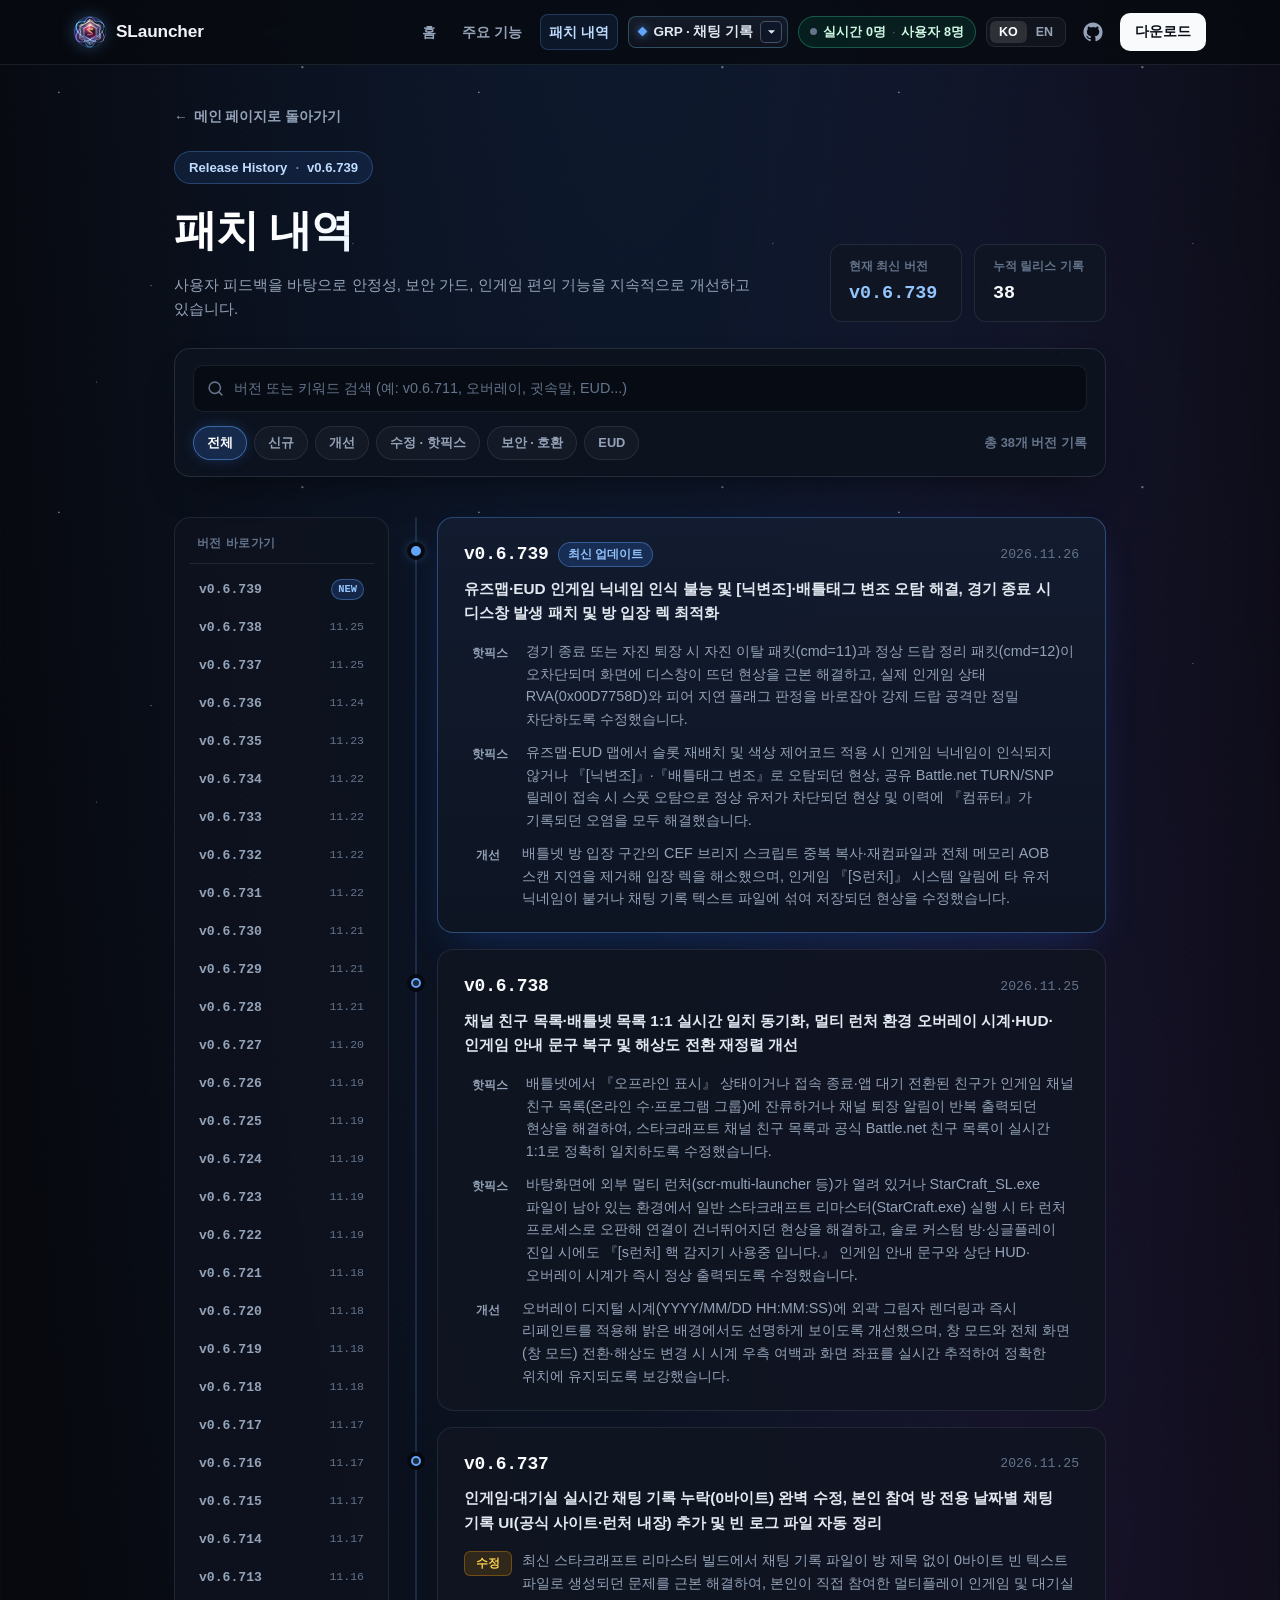
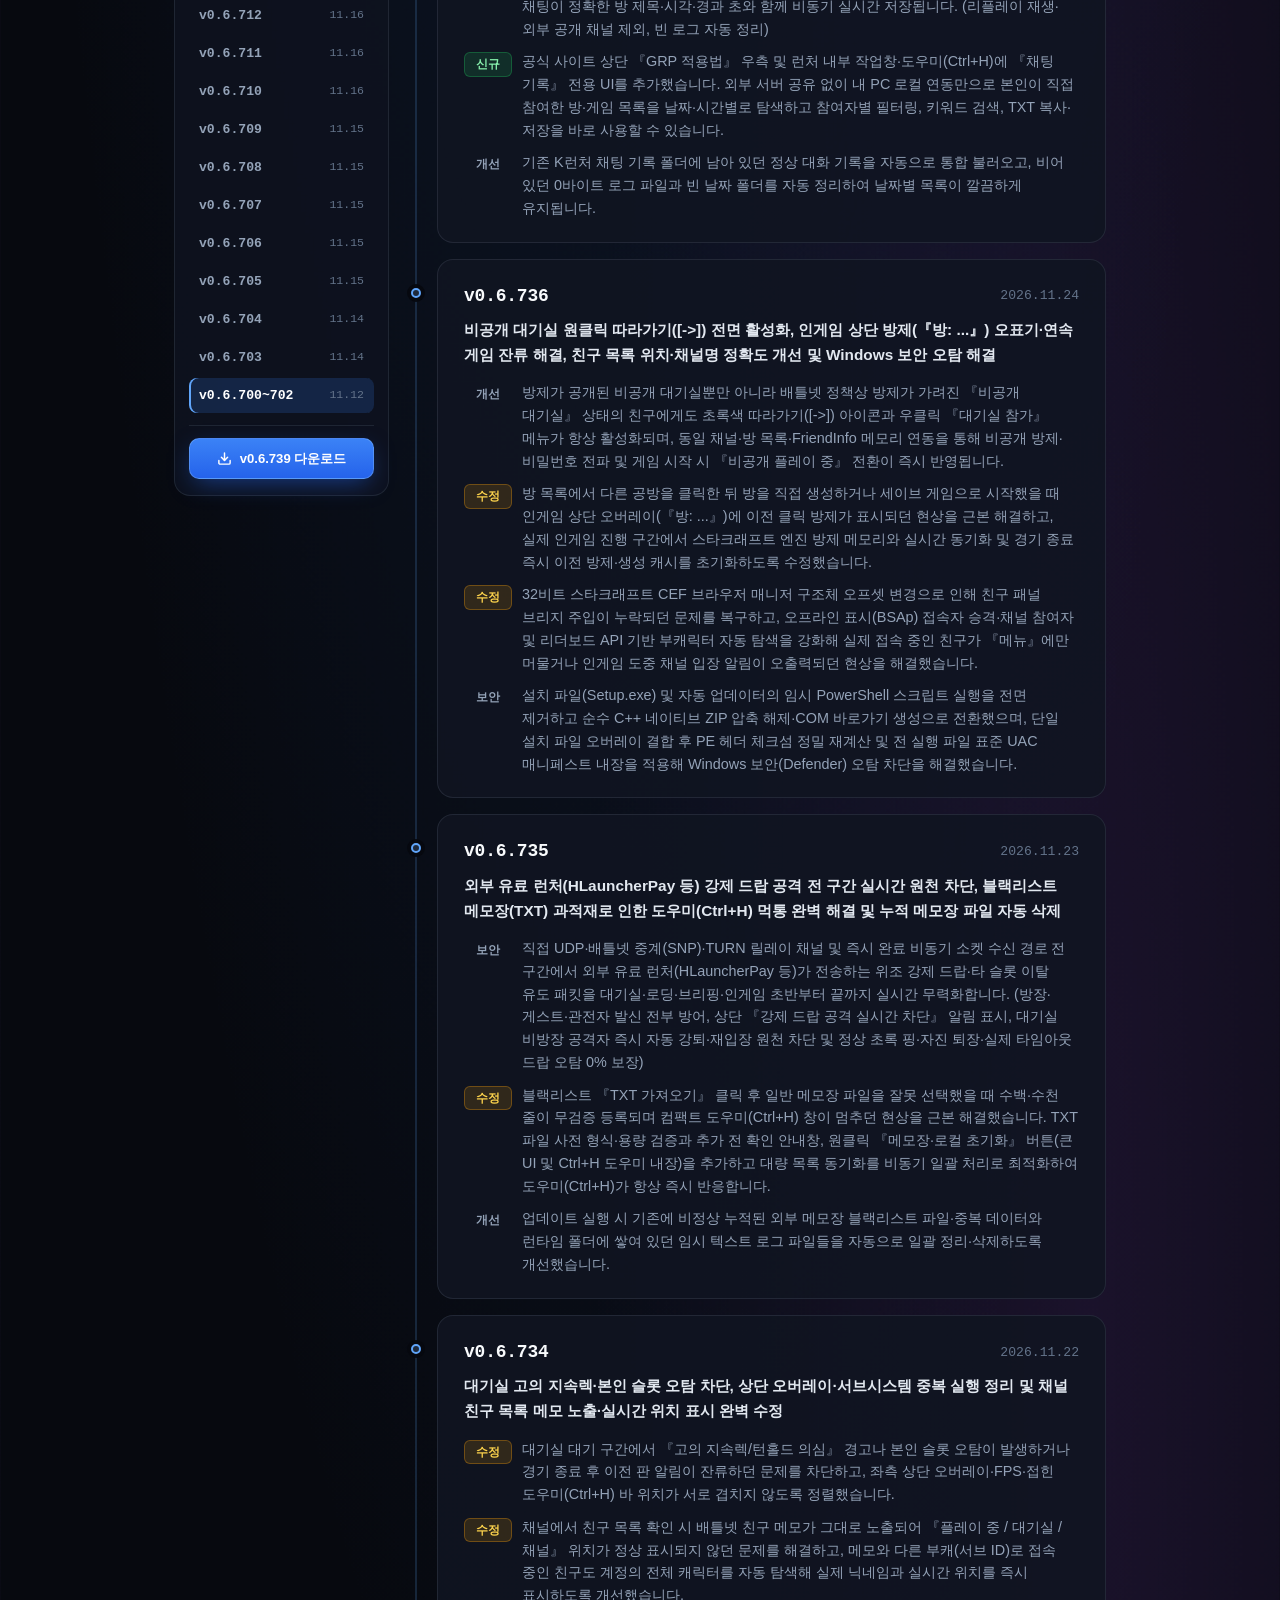
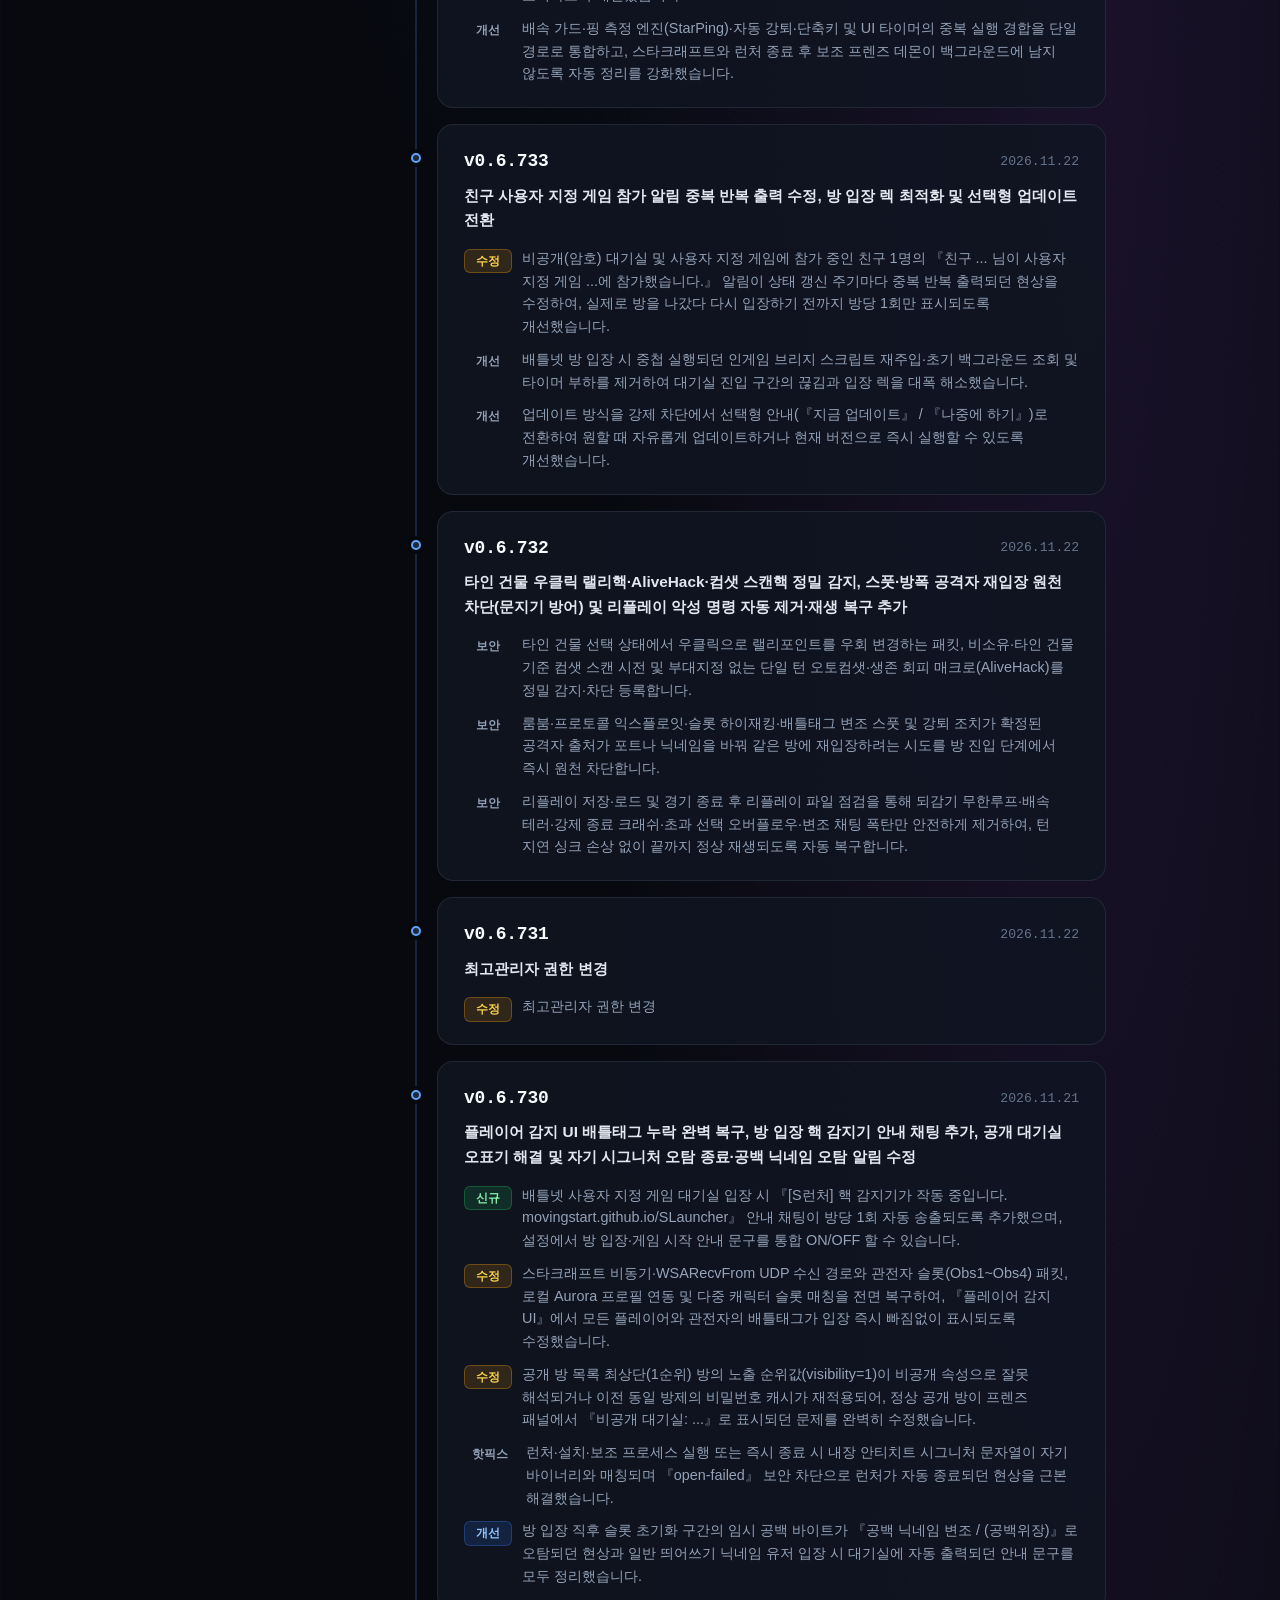
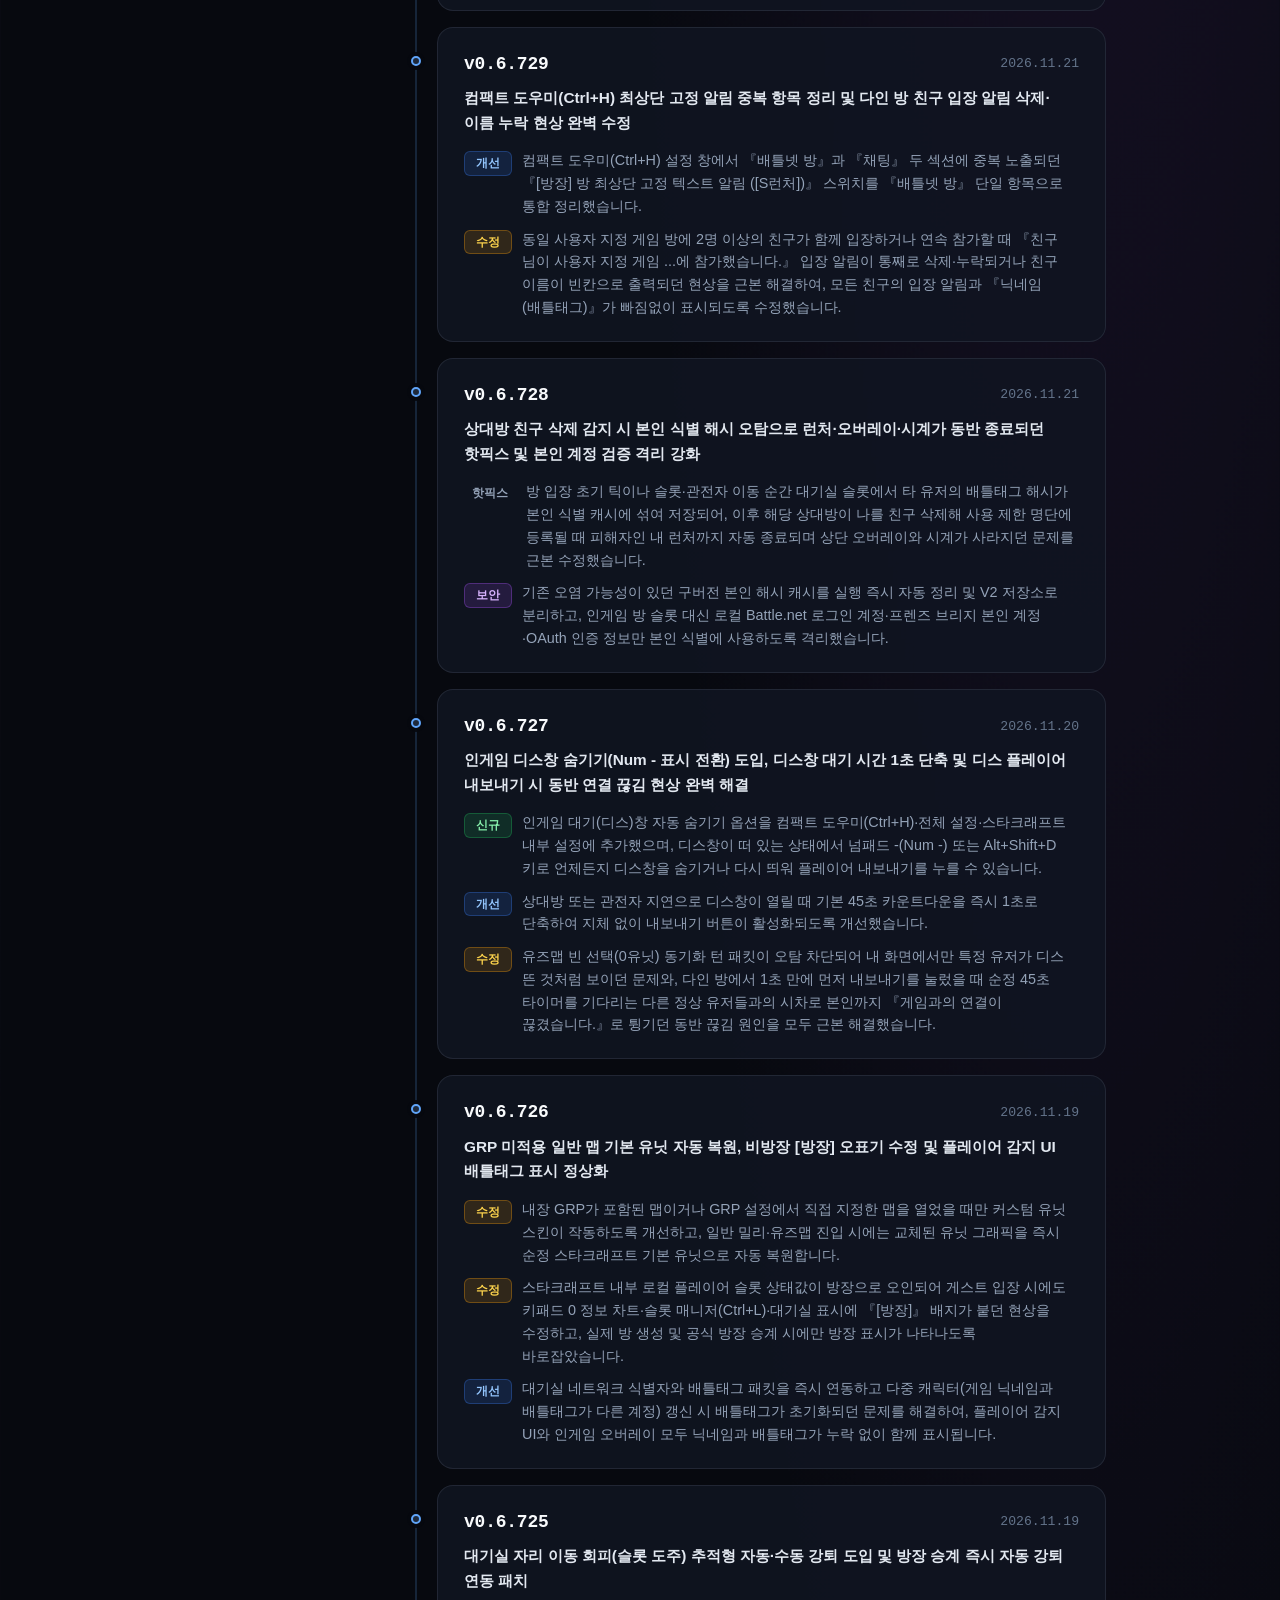
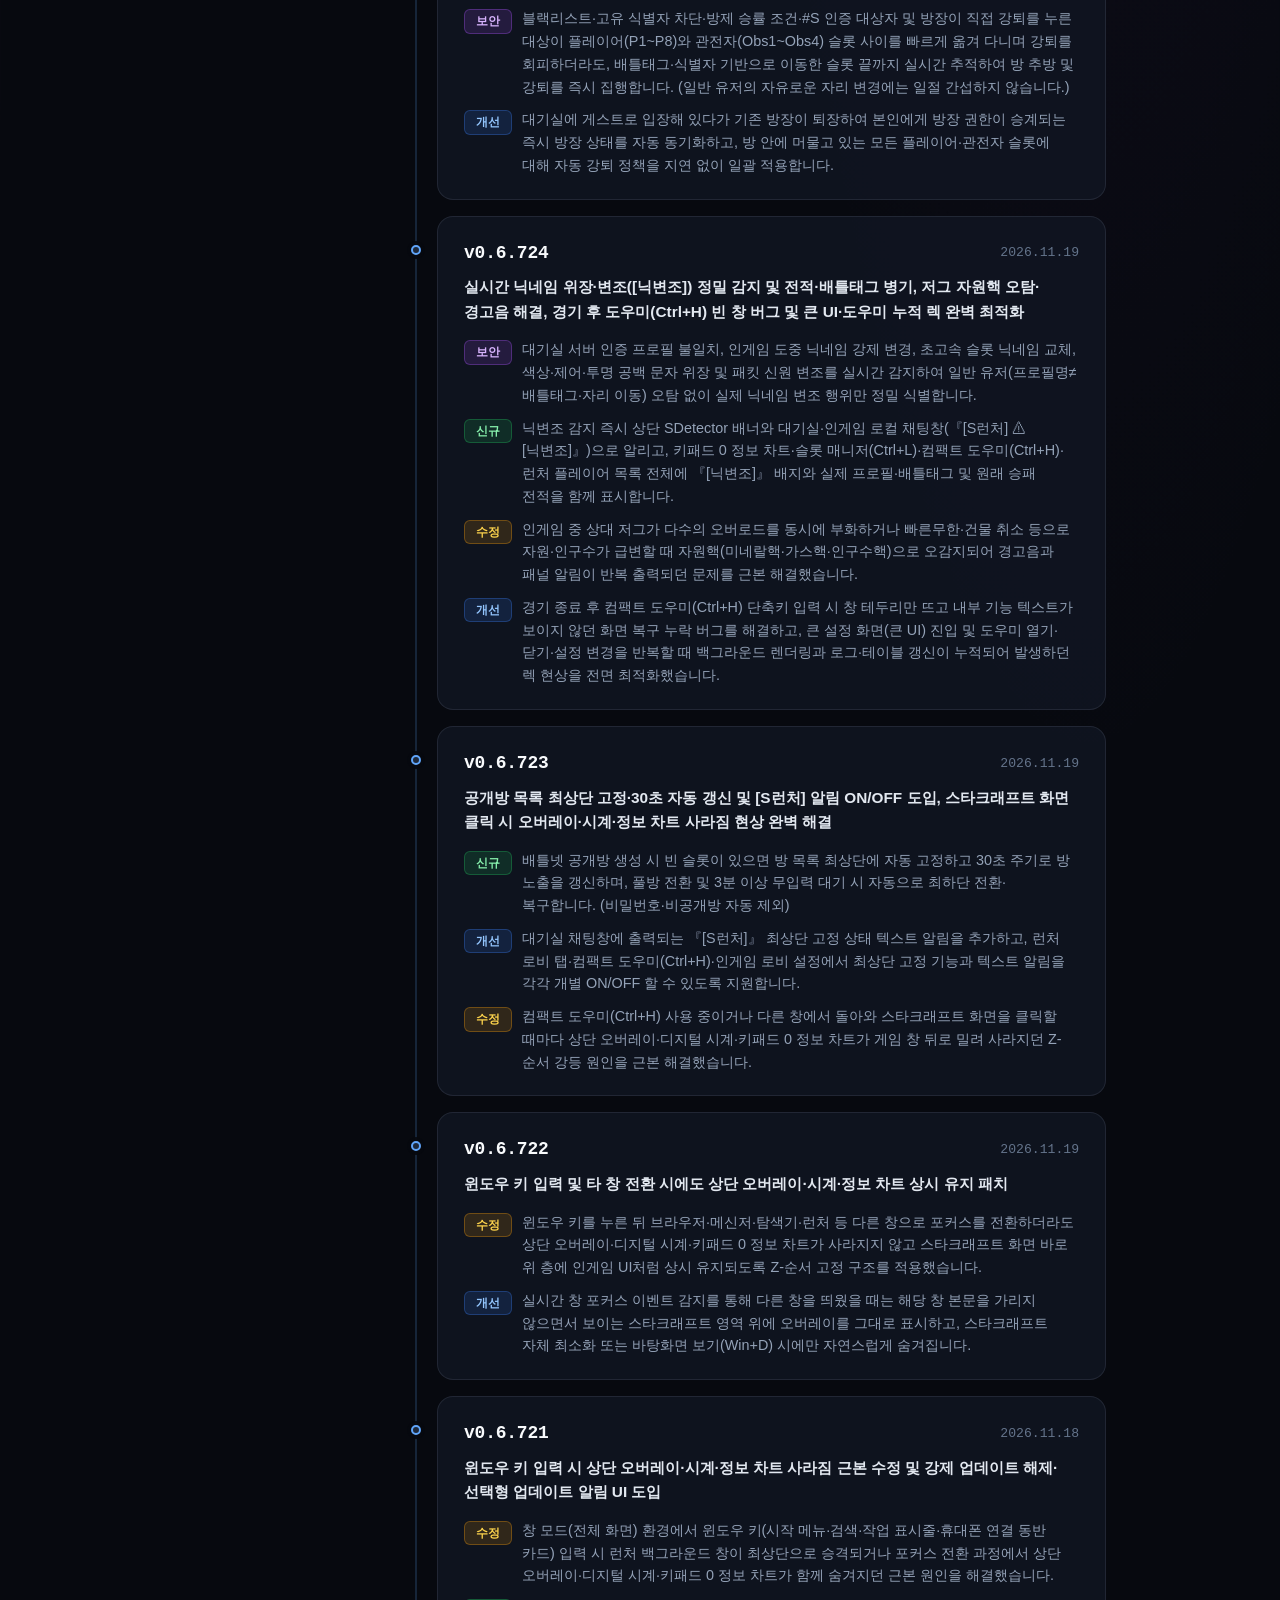
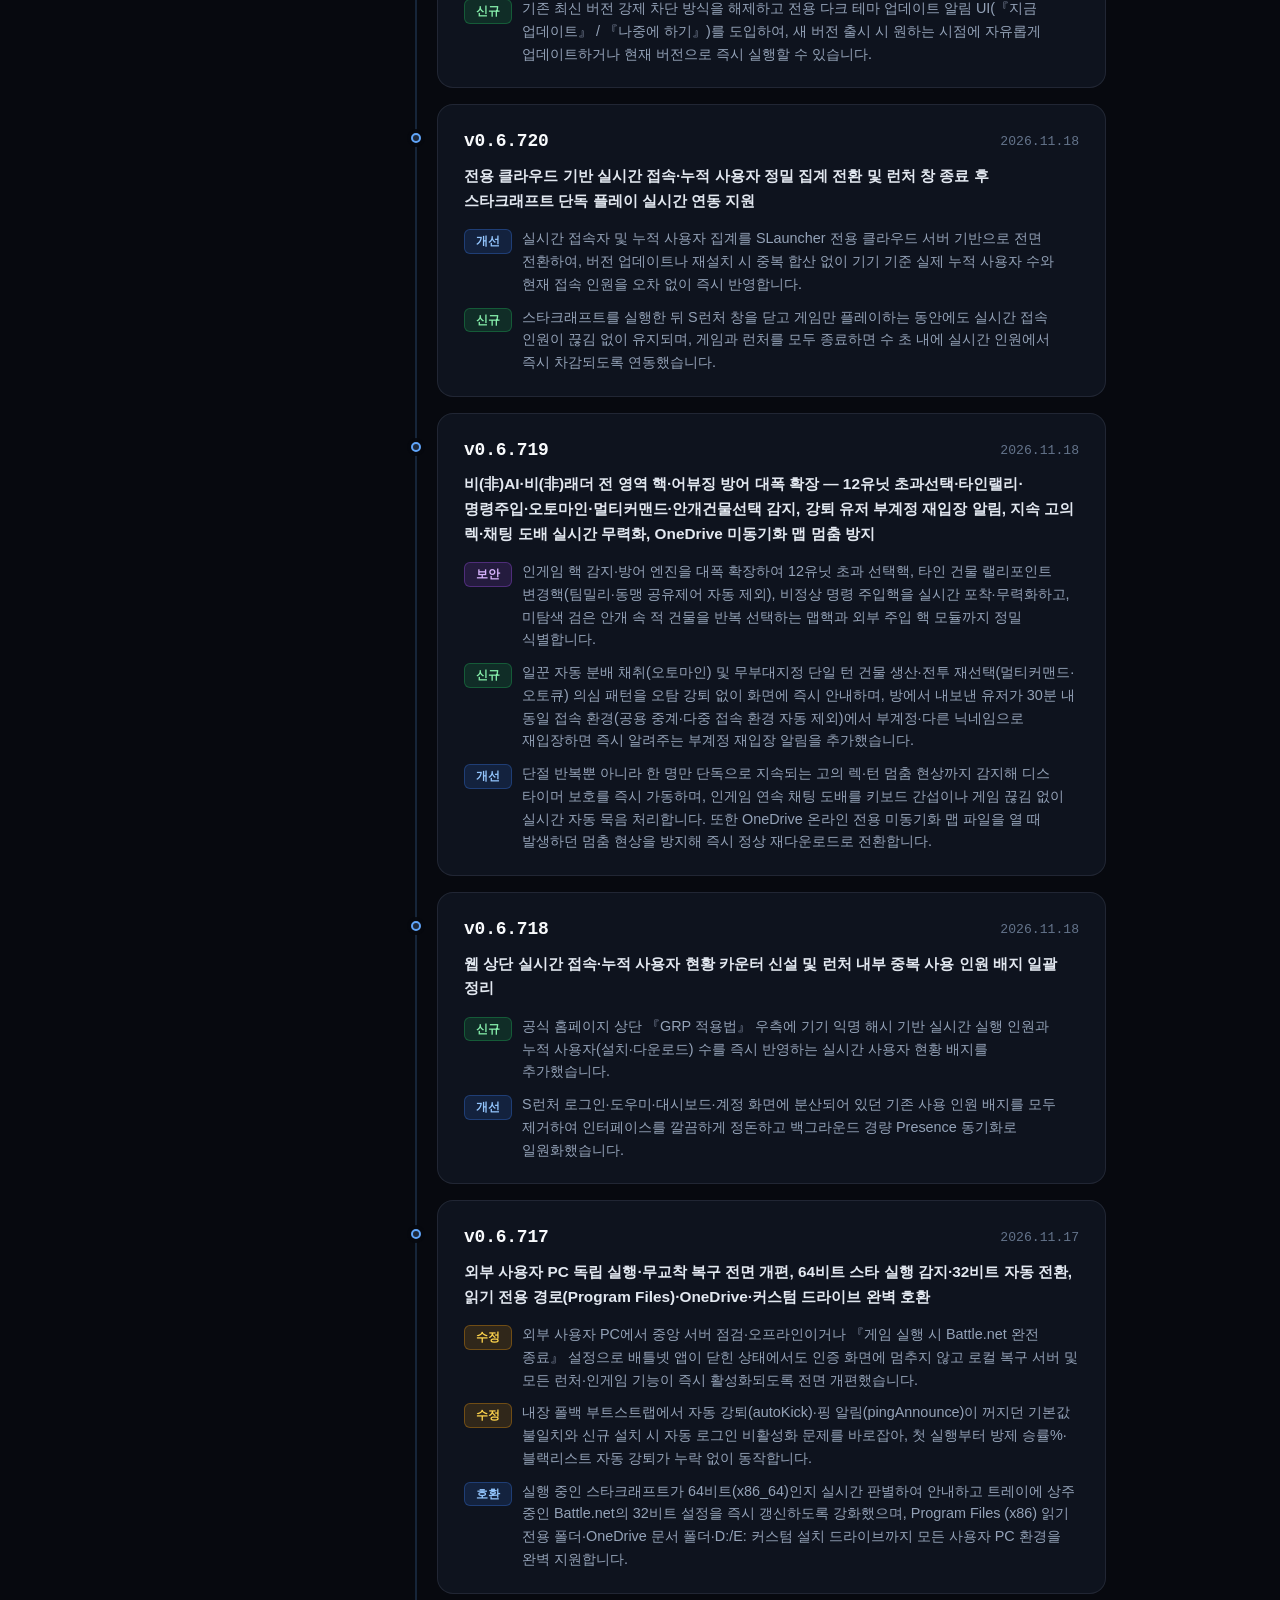
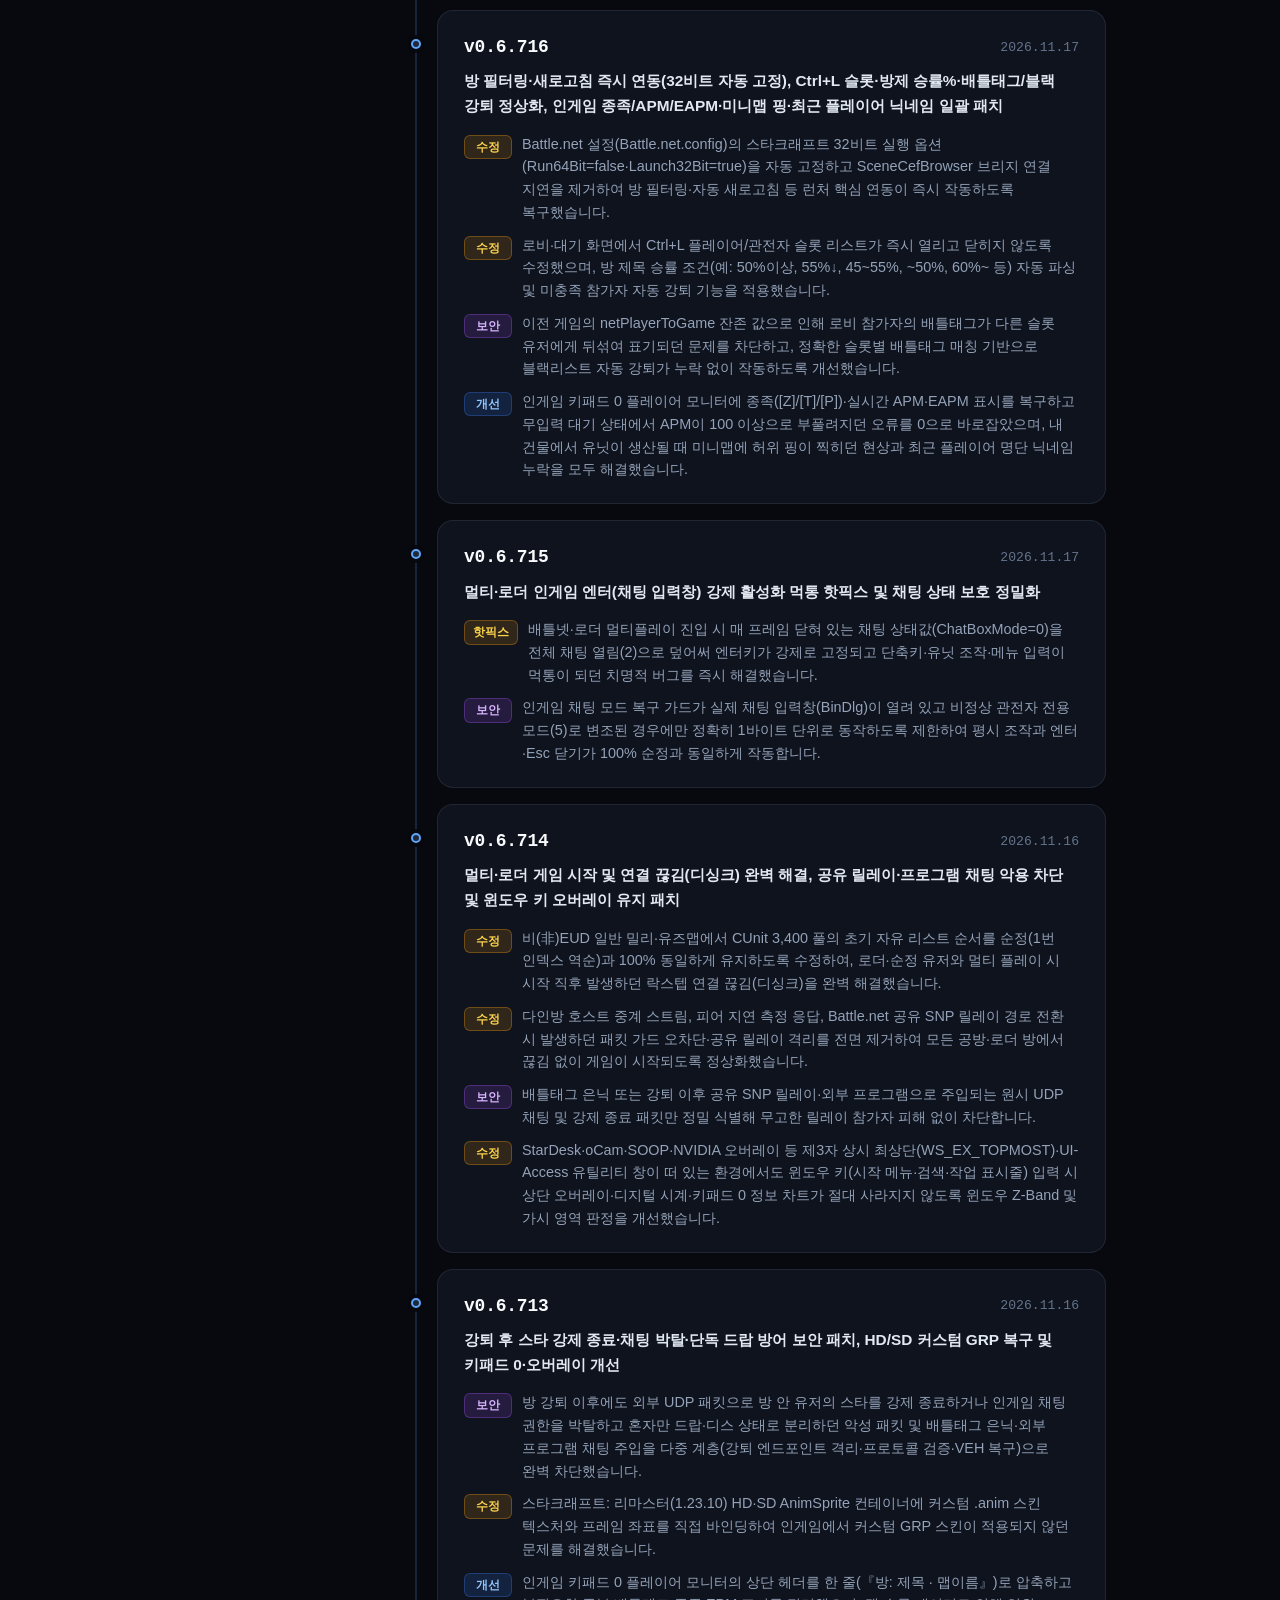
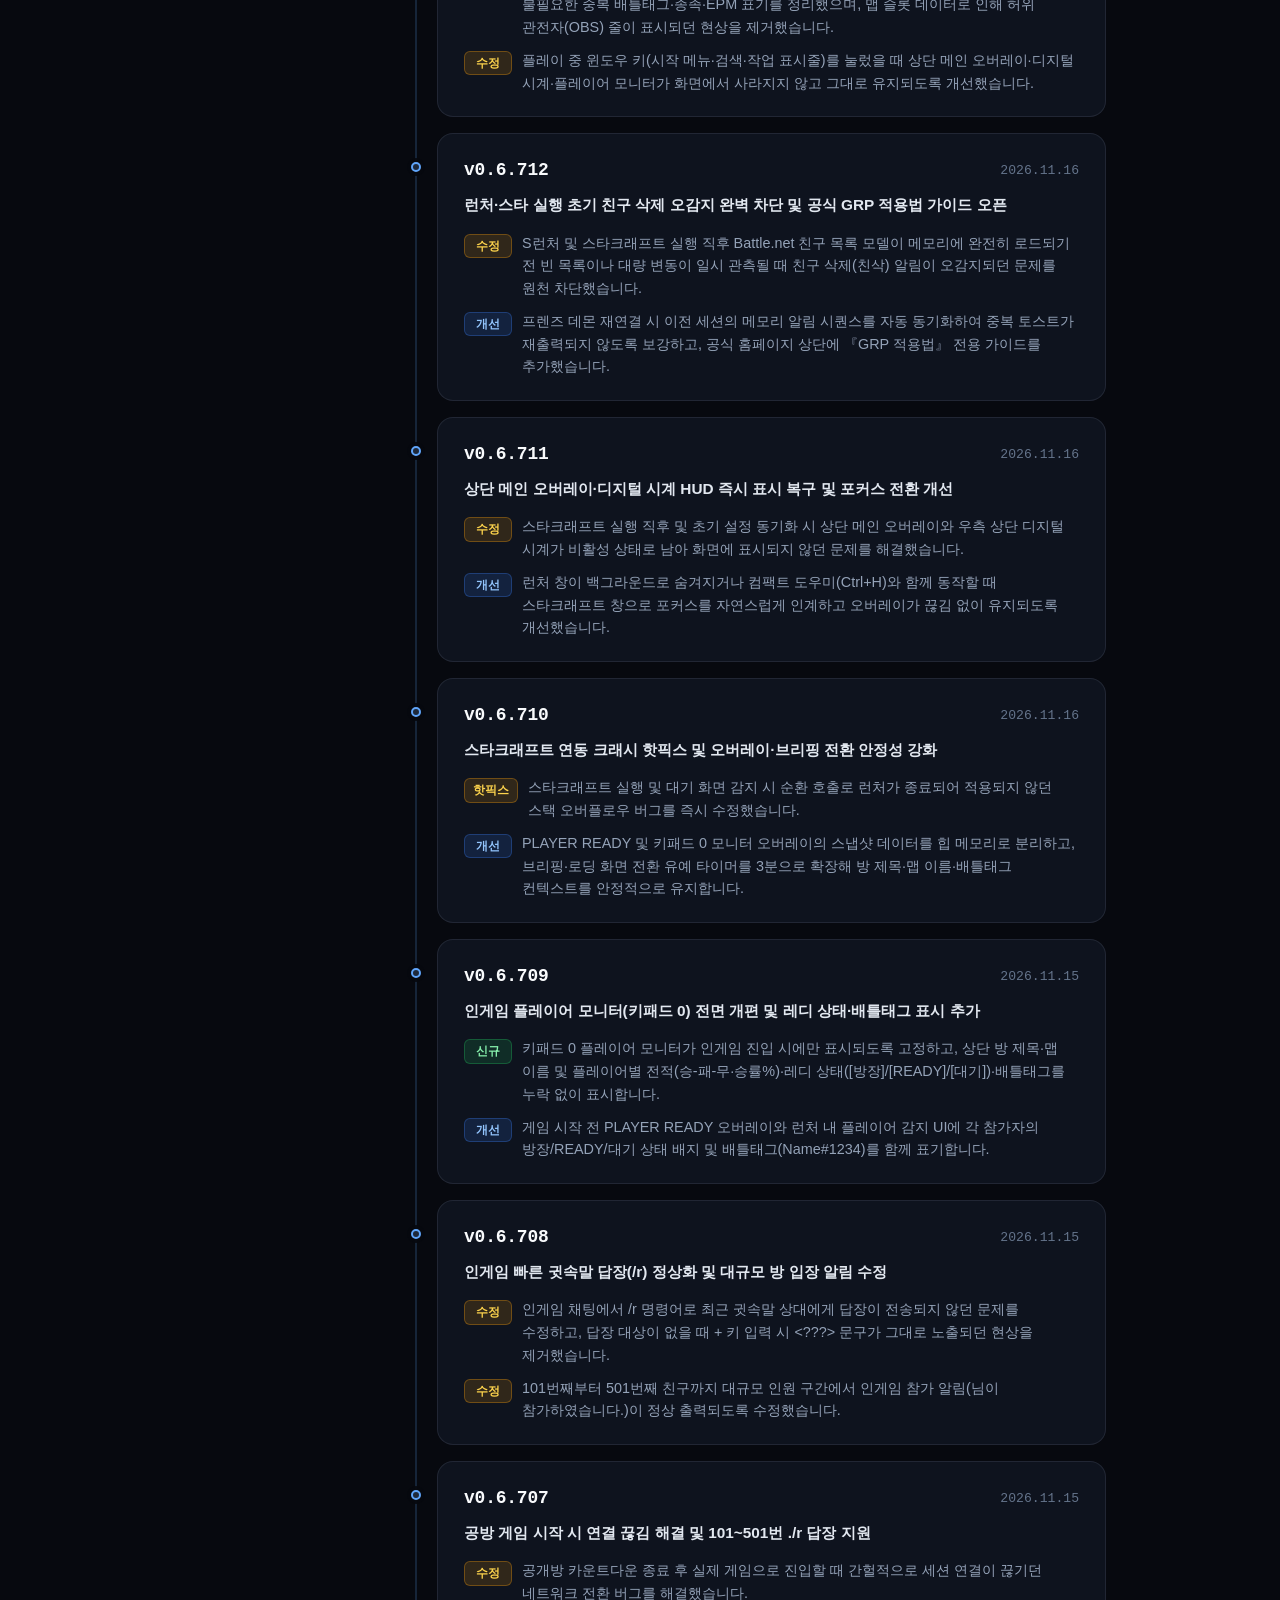
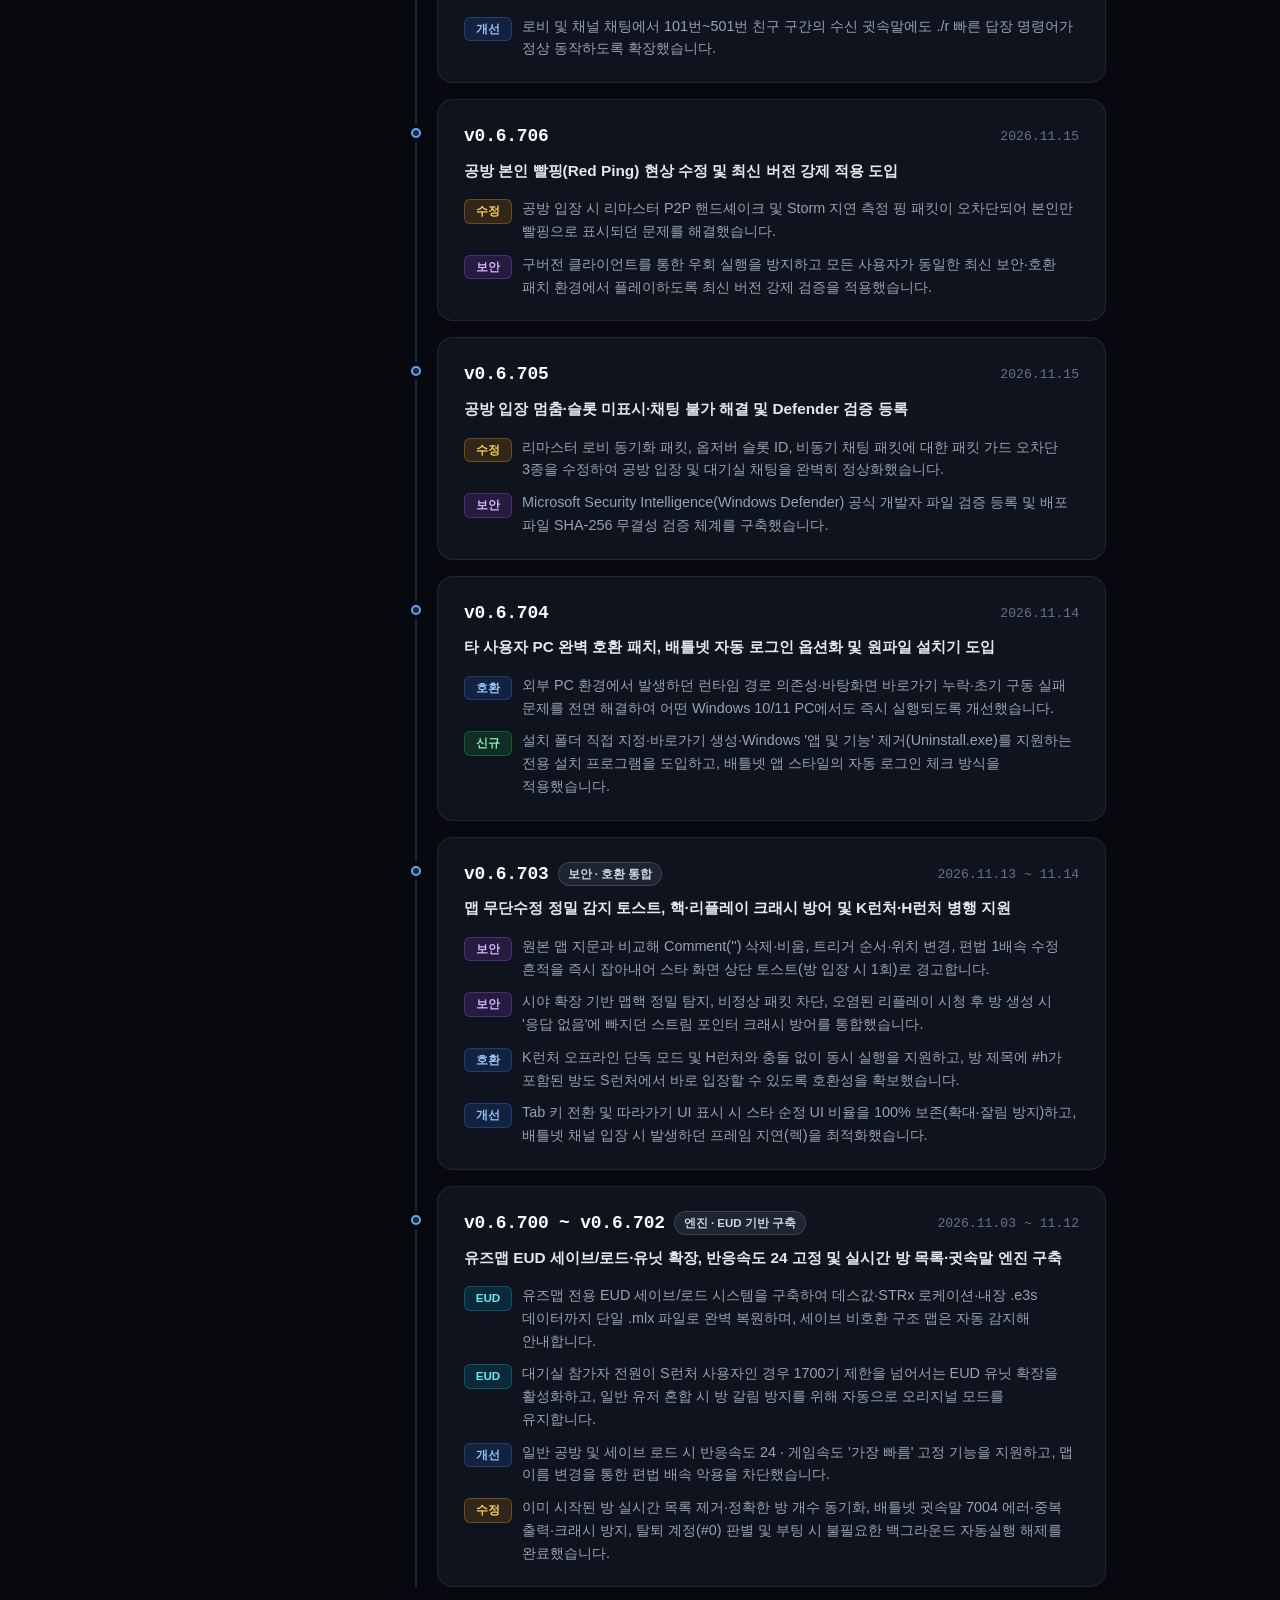
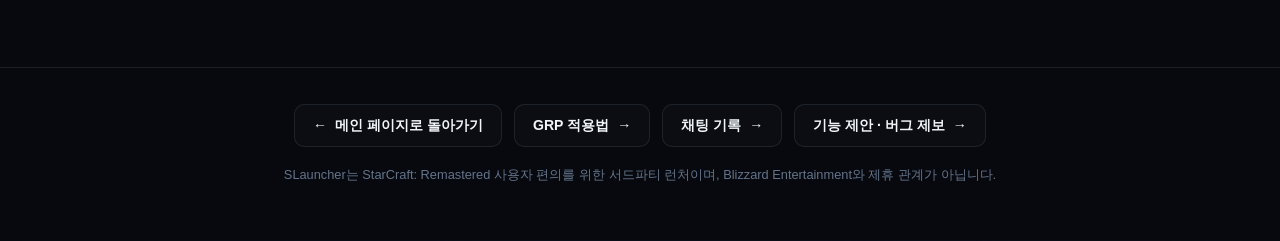
==== commit 0254022b: "Update website and latest.json for v0.6.739" ====
--- a/changelog.html
+++ b/changelog.html
@@ -10,7 +10,7 @@
   <meta property="og:description" content="StarCraft: Remastered 통합 런처 SLauncher의 전체 버전별 업데이트 기록" />
   <meta property="og:image" content="./assets/img/logo.png" />
   <link rel="icon" href="./favicon.ico" />
-  <link rel="stylesheet" href="./assets/css/style.css?v=0.6.738-13" />
+  <link rel="stylesheet" href="./assets/css/style.css?v=0.6.739-1" />
 </head>
 <body id="top" class="changelog-page">
   <div class="starfield" aria-hidden="true"></div>
@@ -111,7 +111,7 @@
             <div class="hero-pill cl-pill">
               <span data-i18n="clPillLabel">Release History</span>
               <span class="dot">·</span>
-              <span id="hero-version">v0.6.738</span>
+              <span id="hero-version">v0.6.739</span>
             </div>
             <h1 class="cl-title" data-i18n="patchTitle">패치 내역</h1>
             <p class="cl-subtitle" data-i18n="patchSub">
@@ -122,11 +122,11 @@
           <div class="cl-stat-cards">
             <div class="cl-stat-box">
               <span class="cl-stat-label" data-i18n="clStatLatest">현재 최신 버전</span>
-              <strong id="cl-latest-ver" class="cl-stat-val accent">v0.6.738</strong>
+              <strong id="cl-latest-ver" class="cl-stat-val accent">v0.6.739</strong>
             </div>
             <div class="cl-stat-box">
               <span class="cl-stat-label" data-i18n="clStatTotal">누적 릴리스 기록</span>
-              <strong id="cl-total-count" class="cl-stat-val">37</strong>
+              <strong id="cl-total-count" class="cl-stat-val">38</strong>
             </div>
           </div>
         </div>
@@ -172,9 +172,13 @@
           <div class="cl-sidebar-box">
             <div class="cl-sidebar-title" data-i18n="clSidebarTitle">버전 바로가기</div>
             <nav id="cl-version-nav" class="cl-version-nav">
-              <a href="#ver-v0-6-738" class="cl-ver-link active" data-target-ver="v0.6.738">
+              <a href="#ver-v0-6-739" class="cl-ver-link active" data-target-ver="v0.6.739">
+                <span class="cl-ver-name">v0.6.739</span>
+                <span class="cl-ver-dot-latest">NEW</span>
+              </a>
+              <a href="#ver-v0-6-738" class="cl-ver-link" data-target-ver="v0.6.738">
                 <span class="cl-ver-name">v0.6.738</span>
-                <span class="cl-ver-dot-latest">NEW</span>
+                <span class="cl-ver-mini-date">11.25</span>
               </a>
               <a href="#ver-v0-6-737" class="cl-ver-link" data-target-ver="v0.6.737">
                 <span class="cl-ver-name">v0.6.737</span>
@@ -323,13 +327,13 @@
             </nav>
 
             <div class="cl-sidebar-cta">
-              <a id="btn-download-setup" href="https://github.com/MOVINGSTART/SLauncher/releases/download/v0.6.738/SLauncher-0.6.738-win-setup.exe" class="btn btn-primary btn-sm cl-dl-btn">
+              <a id="btn-download-setup" href="https://github.com/MOVINGSTART/SLauncher/releases/download/v0.6.739/SLauncher-0.6.739-win-setup.exe" class="btn btn-primary btn-sm cl-dl-btn">
                 <svg viewBox="0 0 24 24" width="15" height="15" fill="none" stroke="currentColor" stroke-width="2.3" stroke-linecap="round" stroke-linejoin="round" aria-hidden="true">
                   <path d="M21 15v4a2 2 0 0 1-2 2H5a2 2 0 0 1-2-2v-4"/>
                   <polyline points="7 10 12 15 17 10"/>
                   <line x1="12" y1="15" x2="12" y2="3"/>
                 </svg>
-                <span id="btn-download-label">v0.6.738 다운로드</span>
+                <span id="btn-download-label">v0.6.739 다운로드</span>
               </a>
             </div>
           </div>
@@ -345,12 +349,37 @@
           </div>
 
           <div class="patch-timeline cl-rail-timeline">
-            <!-- v0.6.738 (Latest) -->
-            <article id="ver-v0-6-738" class="patch-card patch-card-latest" data-patch-ver="v0.6.738">
+            <!-- v0.6.739 (Latest) -->
+            <article id="ver-v0-6-739" class="patch-card patch-card-latest" data-patch-ver="v0.6.739">
+              <div class="patch-head">
+                <div class="patch-ver-group">
+                  <span class="patch-ver">v0.6.739</span>
+                  <span class="patch-badge badge-latest" data-i18n="patchBadgeLatest">최신 업데이트</span>
+                </div>
+                <time class="patch-date" datetime="2026-11-26">2026.11.26</time>
+              </div>
+              <p class="patch-summary" data-i18n="p739Summary">유즈맵·EUD 인게임 닉네임 인식 불능 및 [닉변조]·배틀태그 변조 오탐 해결, 경기 종료 시 디스창 발생 패치 및 방 입장 렉 최적화</p>
+              <ul class="patch-list">
+                <li data-cat="fix">
+                  <span class="patch-tag tag-hotfix" data-i18n="tagHotfix">핫픽스</span>
+                  <span data-i18n="p739Item1">경기 종료 또는 자진 퇴장 시 자진 이탈 패킷(cmd=11)과 정상 드랍 정리 패킷(cmd=12)이 오차단되며 화면에 디스창이 뜨던 현상을 근본 해결하고, 실제 인게임 상태 RVA(0x00D7758D)와 피어 지연 플래그 판정을 바로잡아 강제 드랍 공격만 정밀 차단하도록 수정했습니다.</span>
+                </li>
+                <li data-cat="fix">
+                  <span class="patch-tag tag-hotfix" data-i18n="tagHotfix">핫픽스</span>
+                  <span data-i18n="p739Item2">유즈맵·EUD 맵에서 슬롯 재배치 및 색상 제어코드 적용 시 인게임 닉네임이 인식되지 않거나 『[닉변조]』·『배틀태그 변조』로 오탐되던 현상, 공유 Battle.net TURN/SNP 릴레이 접속 시 스풋 오탐으로 정상 유저가 차단되던 현상 및 이력에 『컴퓨터』가 기록되던 오염을 모두 해결했습니다.</span>
+                </li>
+                <li data-cat="improve">
+                  <span class="patch-tag tag-improve" data-i18n="tagImprove">개선</span>
+                  <span data-i18n="p739Item3">배틀넷 방 입장 구간의 CEF 브리지 스크립트 중복 복사·재컴파일과 전체 메모리 AOB 스캔 지연을 제거해 입장 렉을 해소했으며, 인게임 『[S런처]』 시스템 알림에 타 유저 닉네임이 붙거나 채팅 기록 텍스트 파일에 섞여 저장되던 현상을 수정했습니다.</span>
+                </li>
+              </ul>
+            </article>
+
+            <!-- v0.6.738 -->
+            <article id="ver-v0-6-738" class="patch-card" data-patch-ver="v0.6.738">
               <div class="patch-head">
                 <div class="patch-ver-group">
                   <span class="patch-ver">v0.6.738</span>
-                  <span class="patch-badge badge-latest" data-i18n="patchBadgeLatest">최신 업데이트</span>
                 </div>
                 <time class="patch-date" datetime="2026-11-25">2026.11.25</time>
               </div>
@@ -1265,6 +1294,6 @@
   </footer>
 
   <div id="toast" class="toast" role="status" aria-live="polite"></div>
-  <script src="./assets/js/main.js?v=0.6.738-13"></script>
+  <script src="./assets/js/main.js?v=0.6.739-1"></script>
 </body>
 </html>
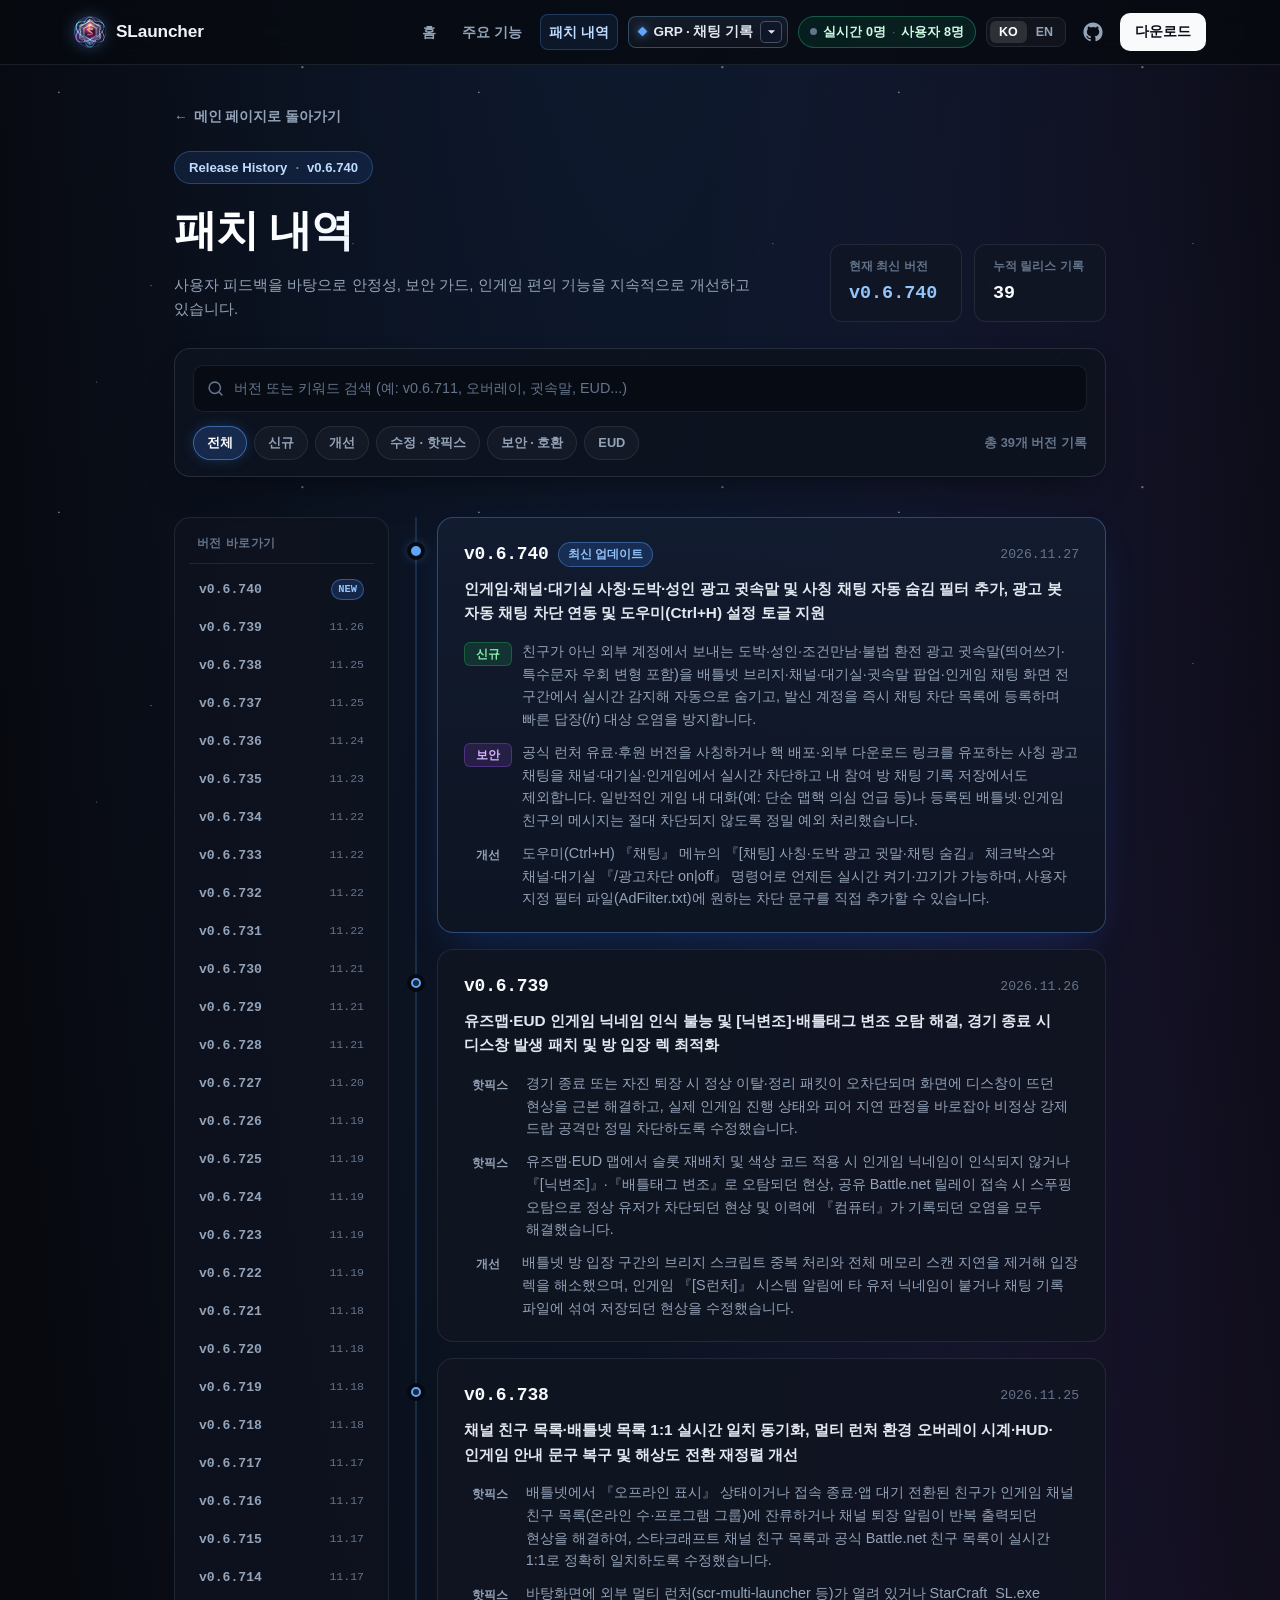
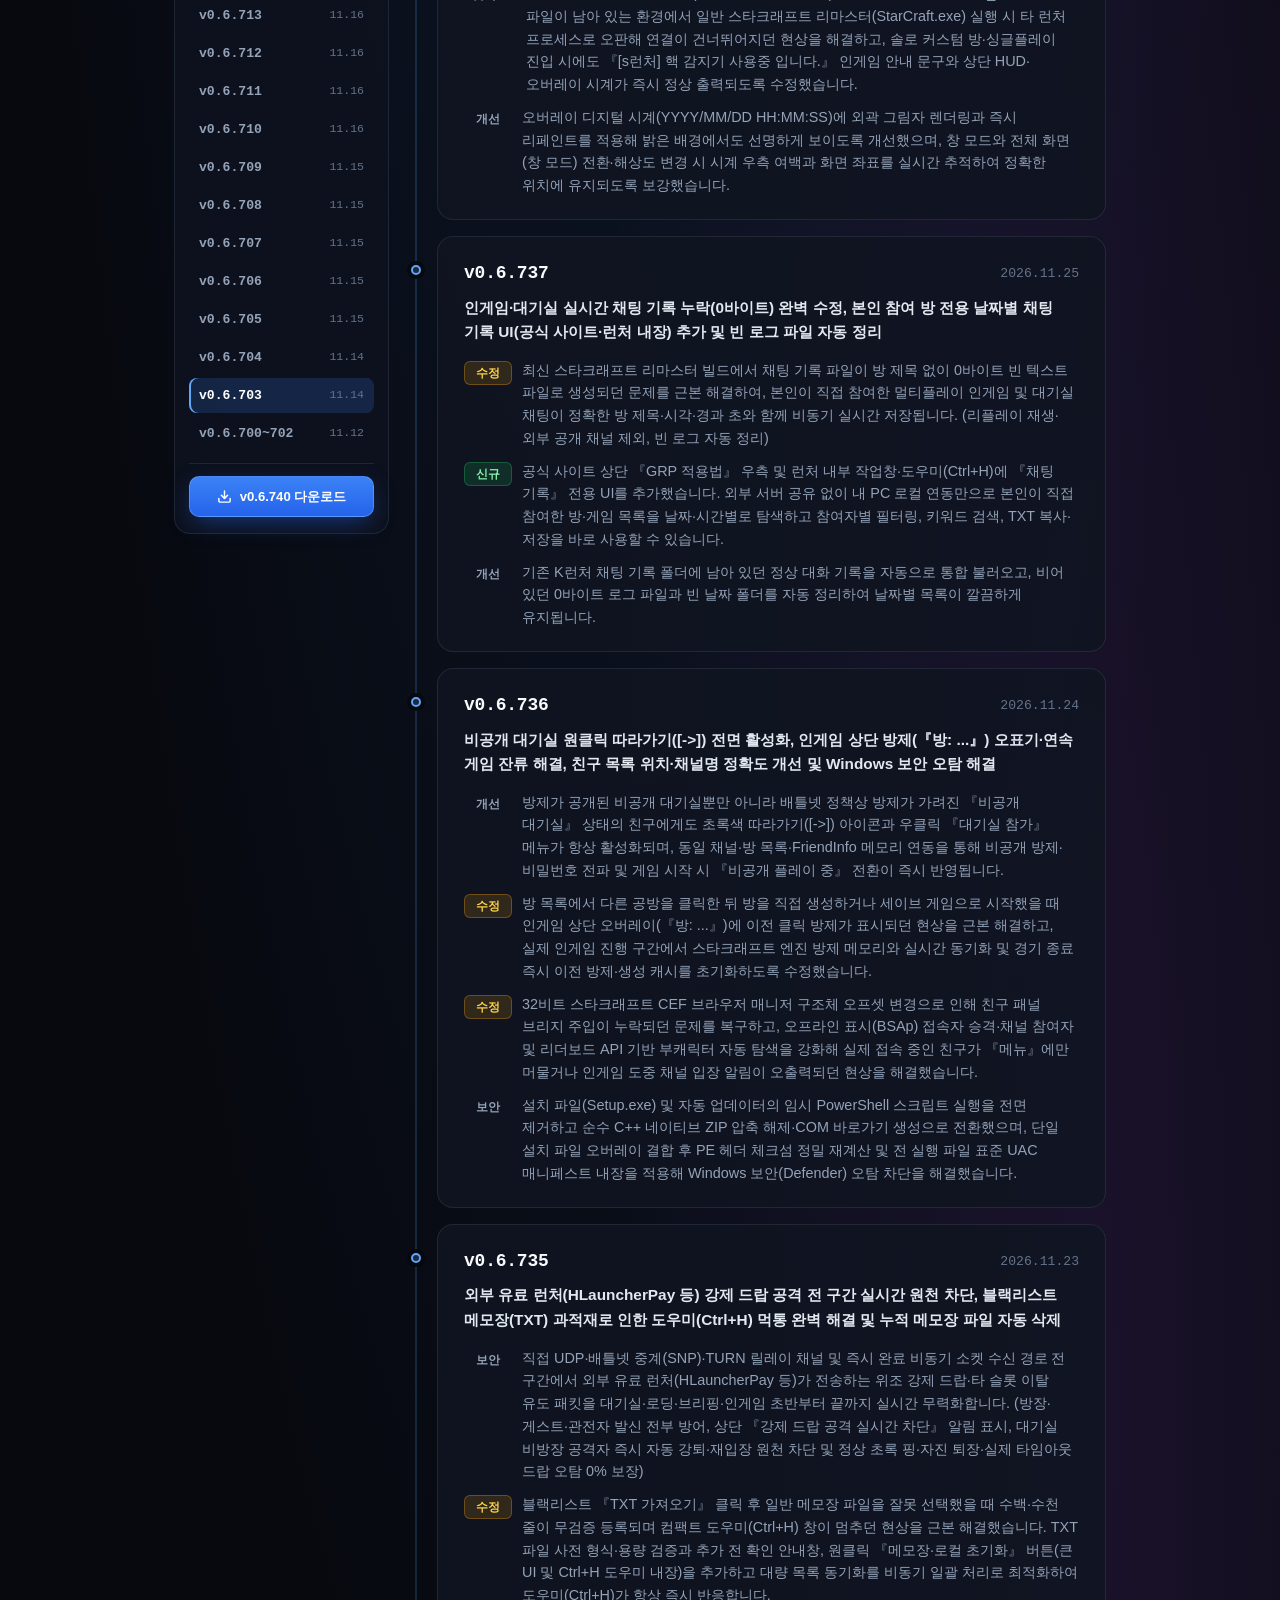
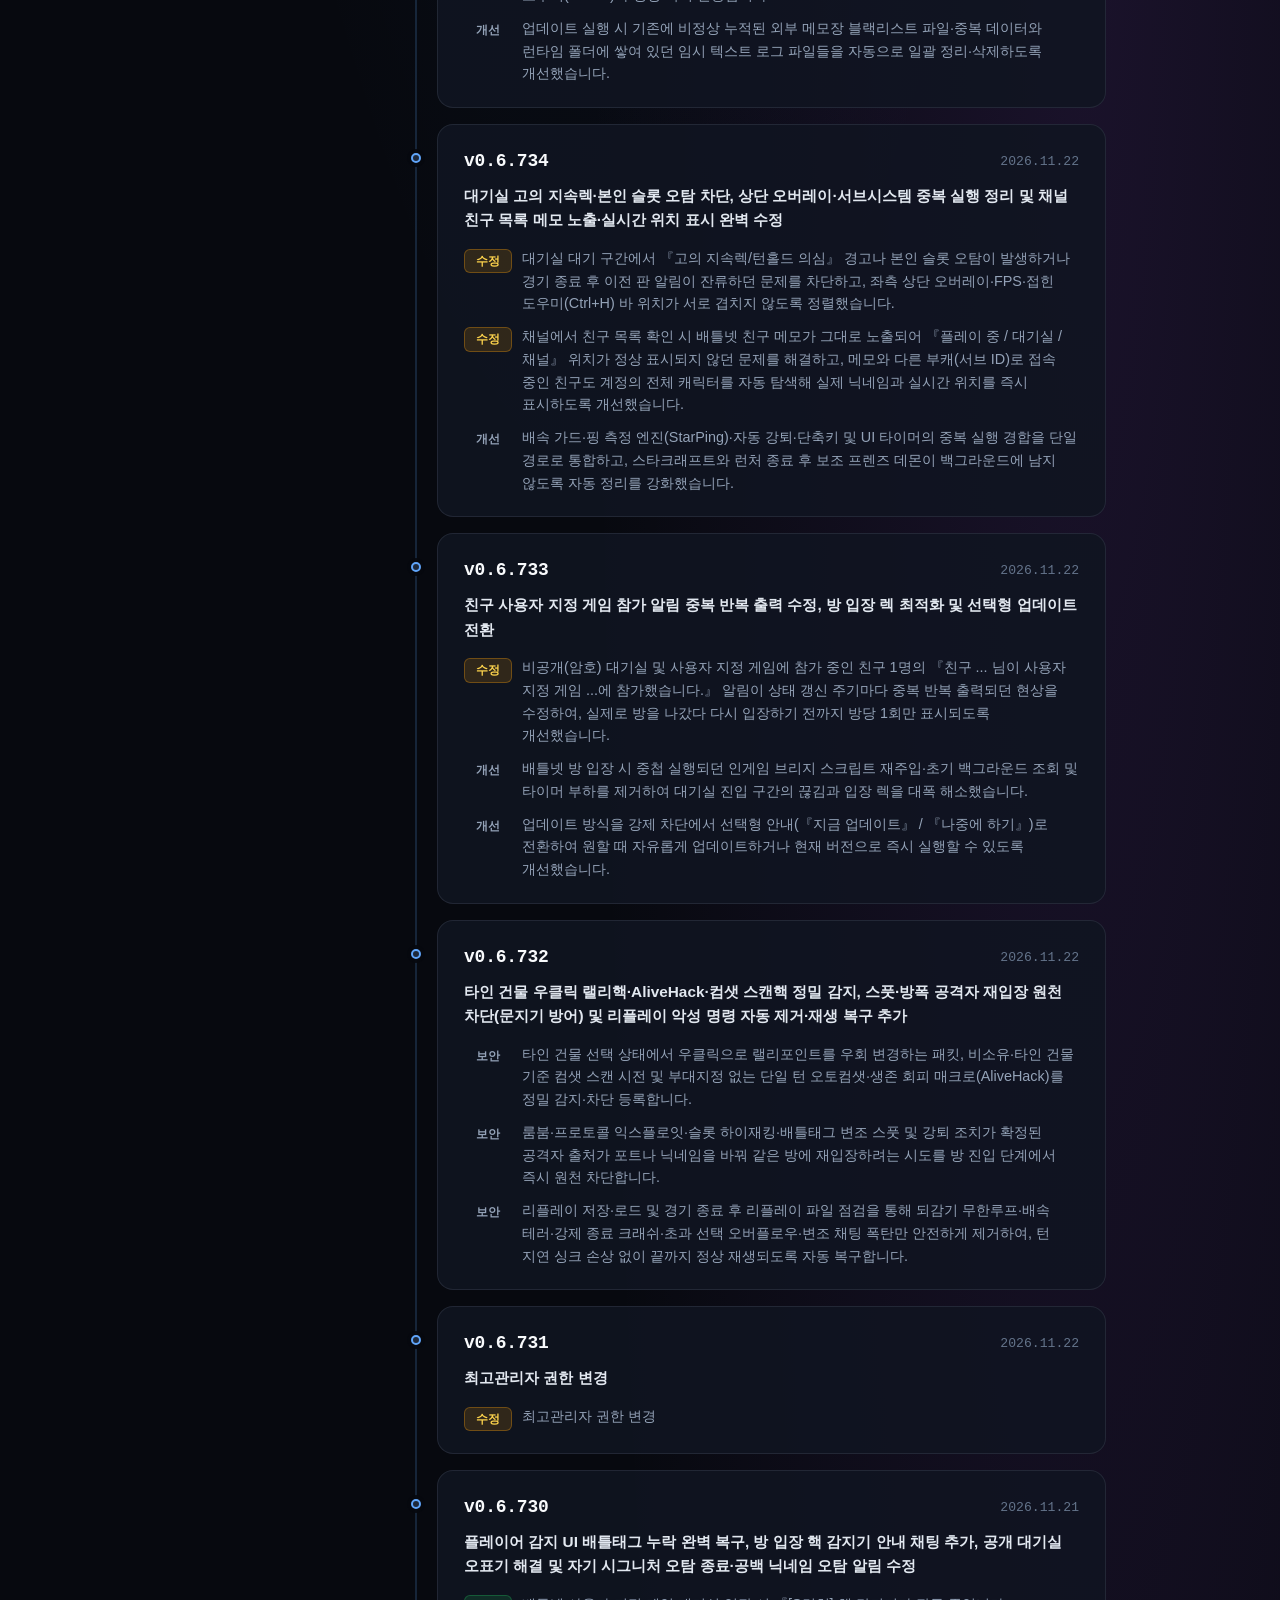
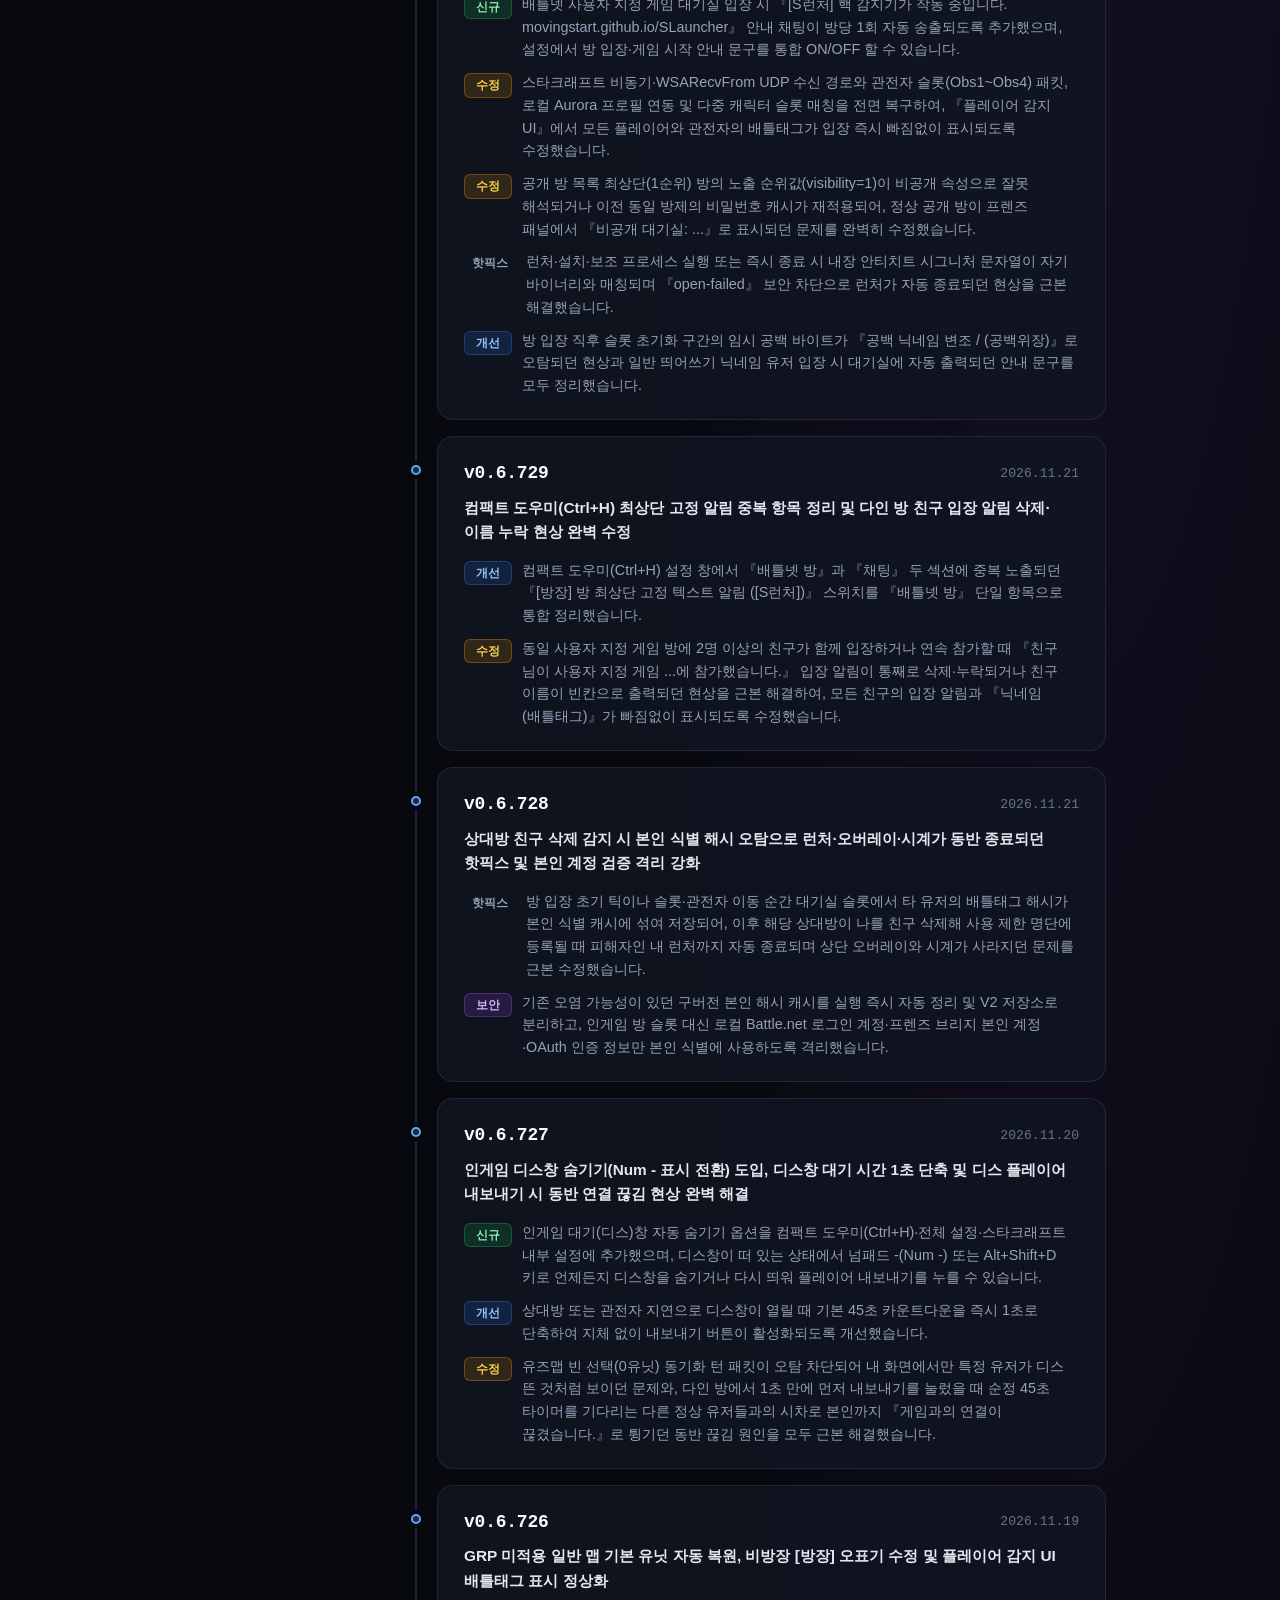
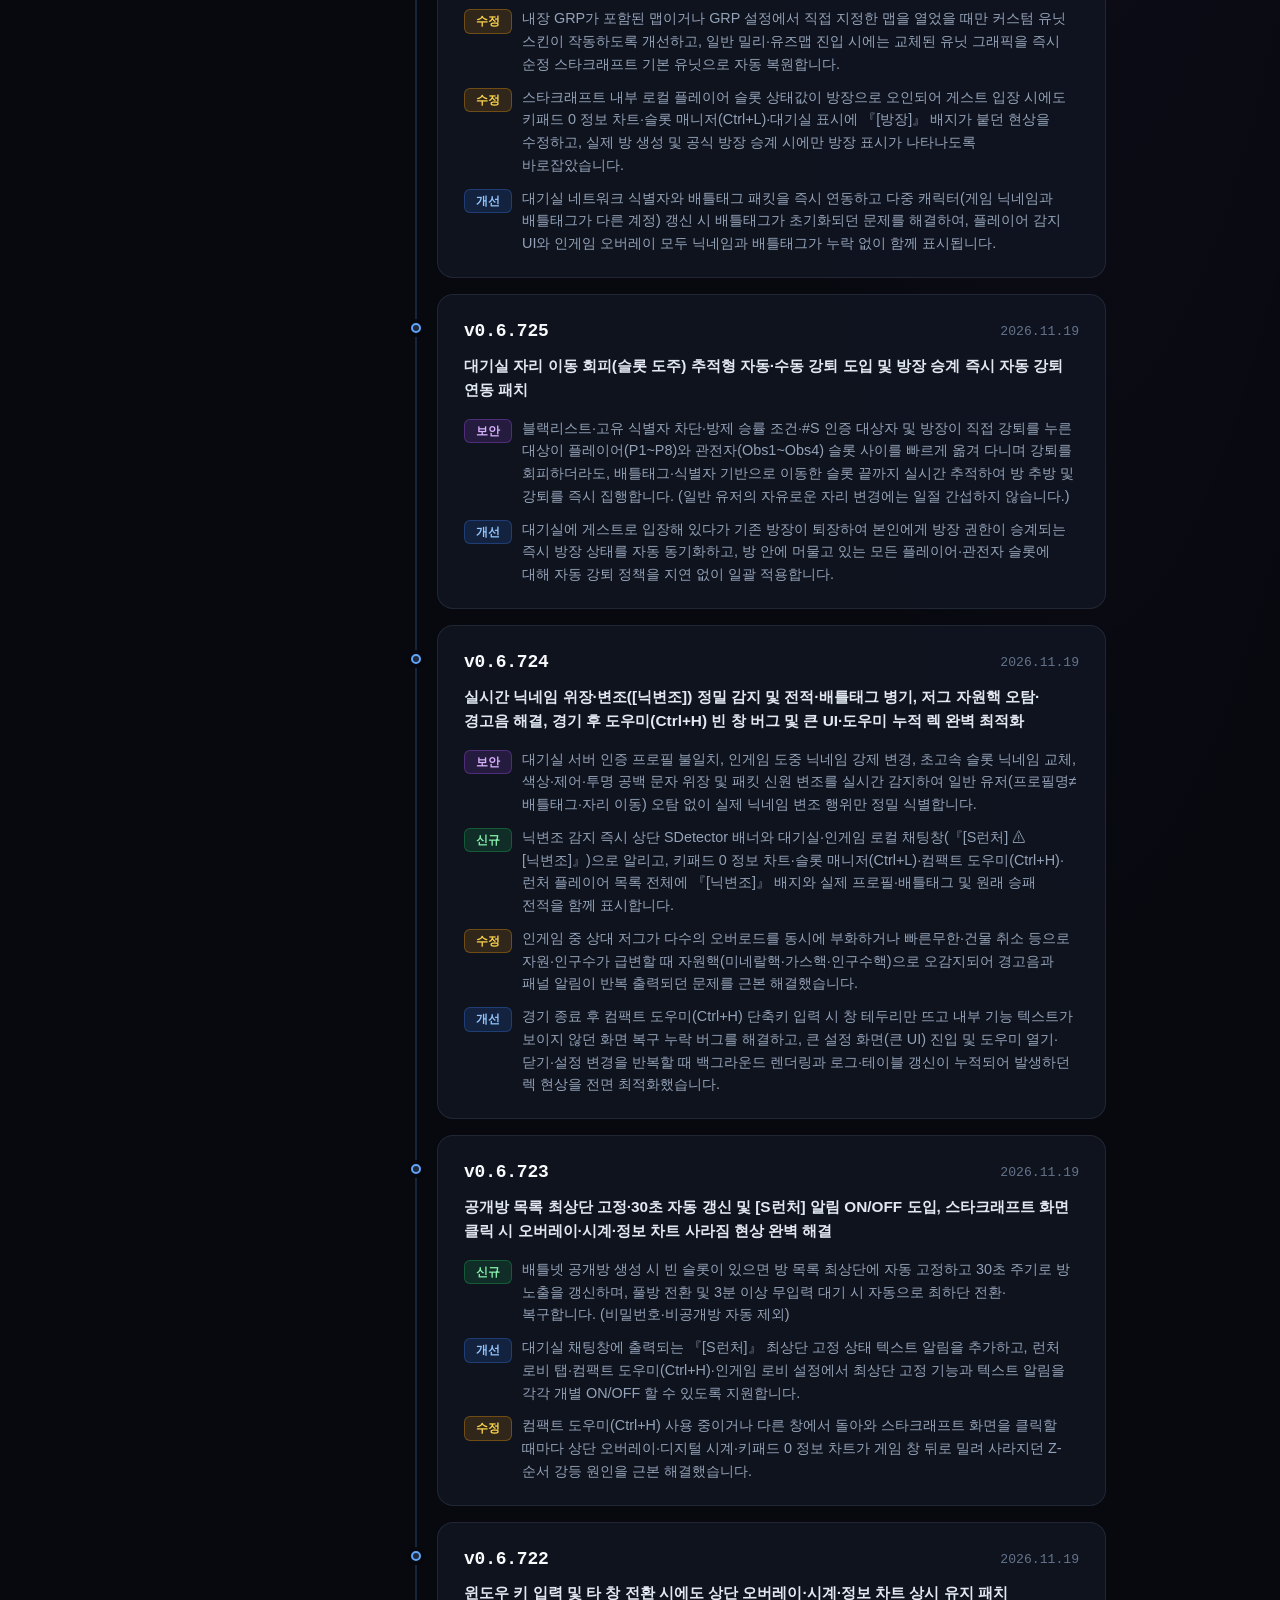
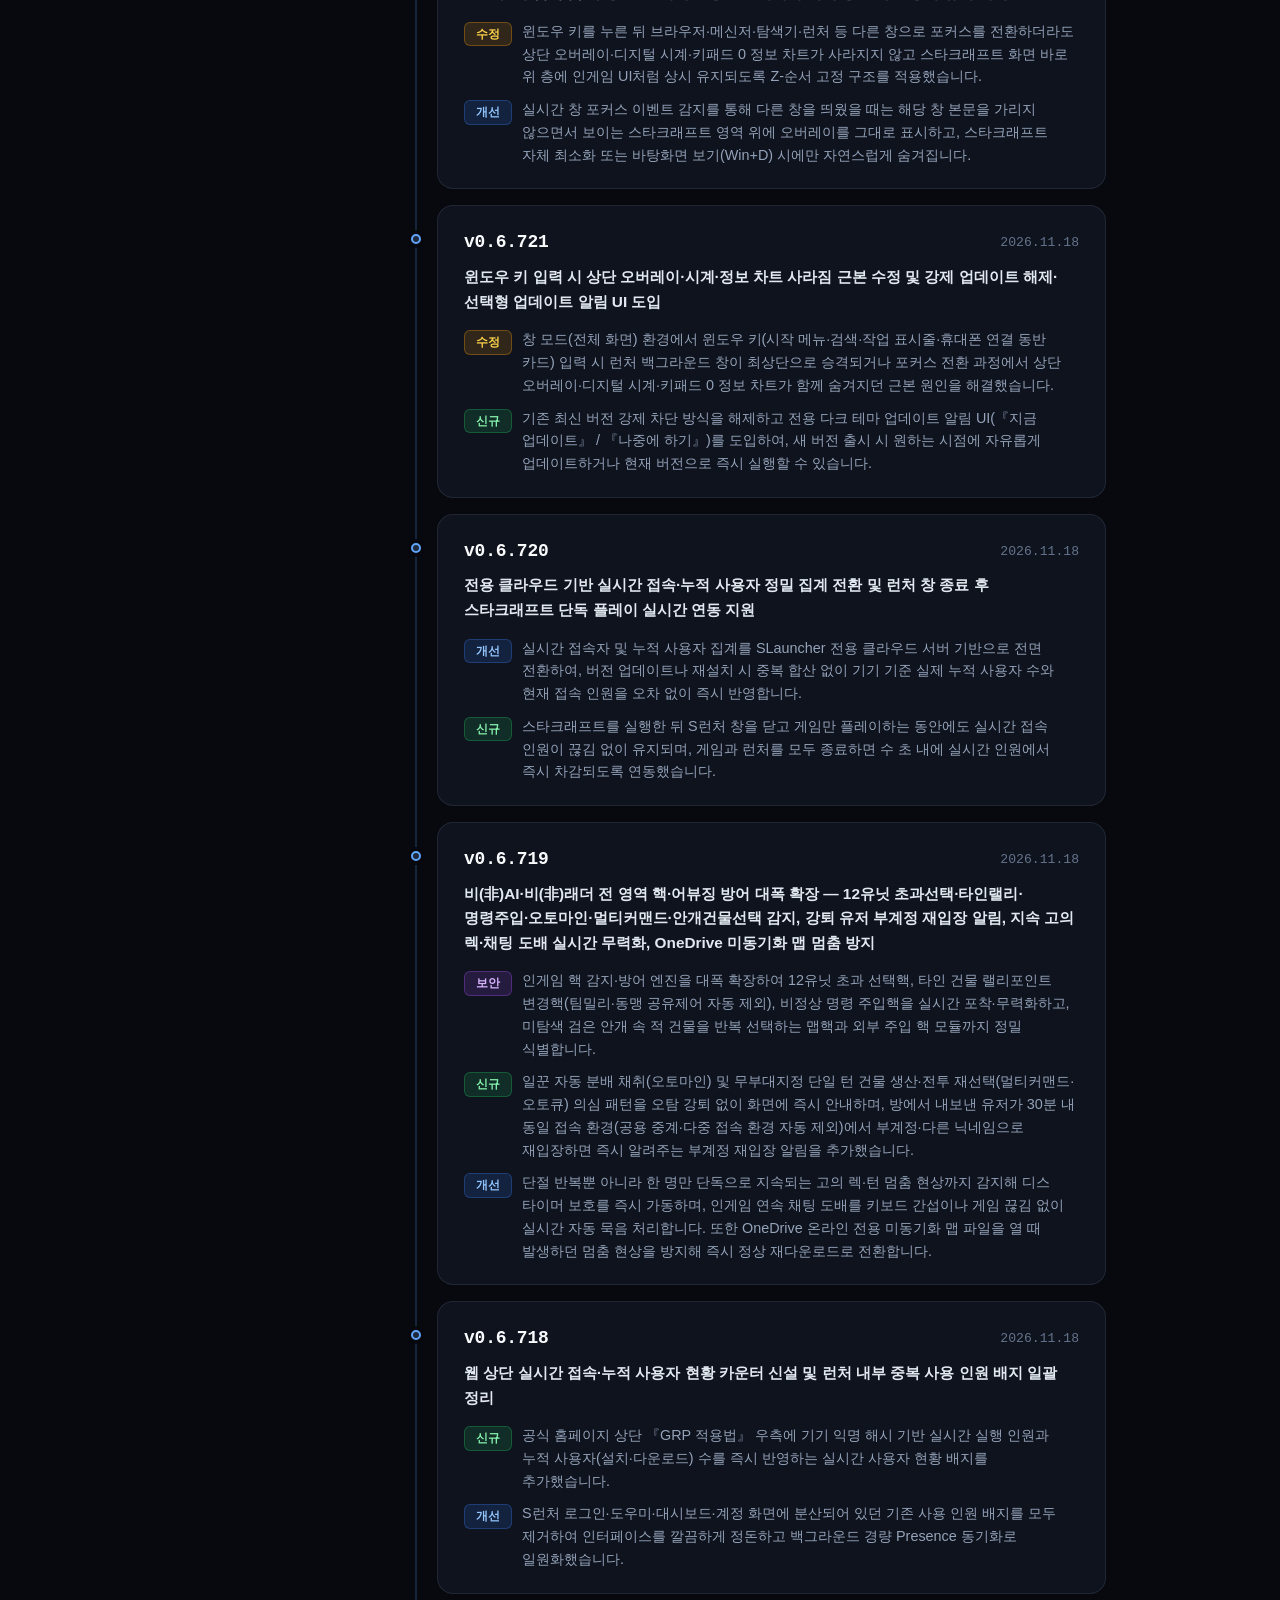
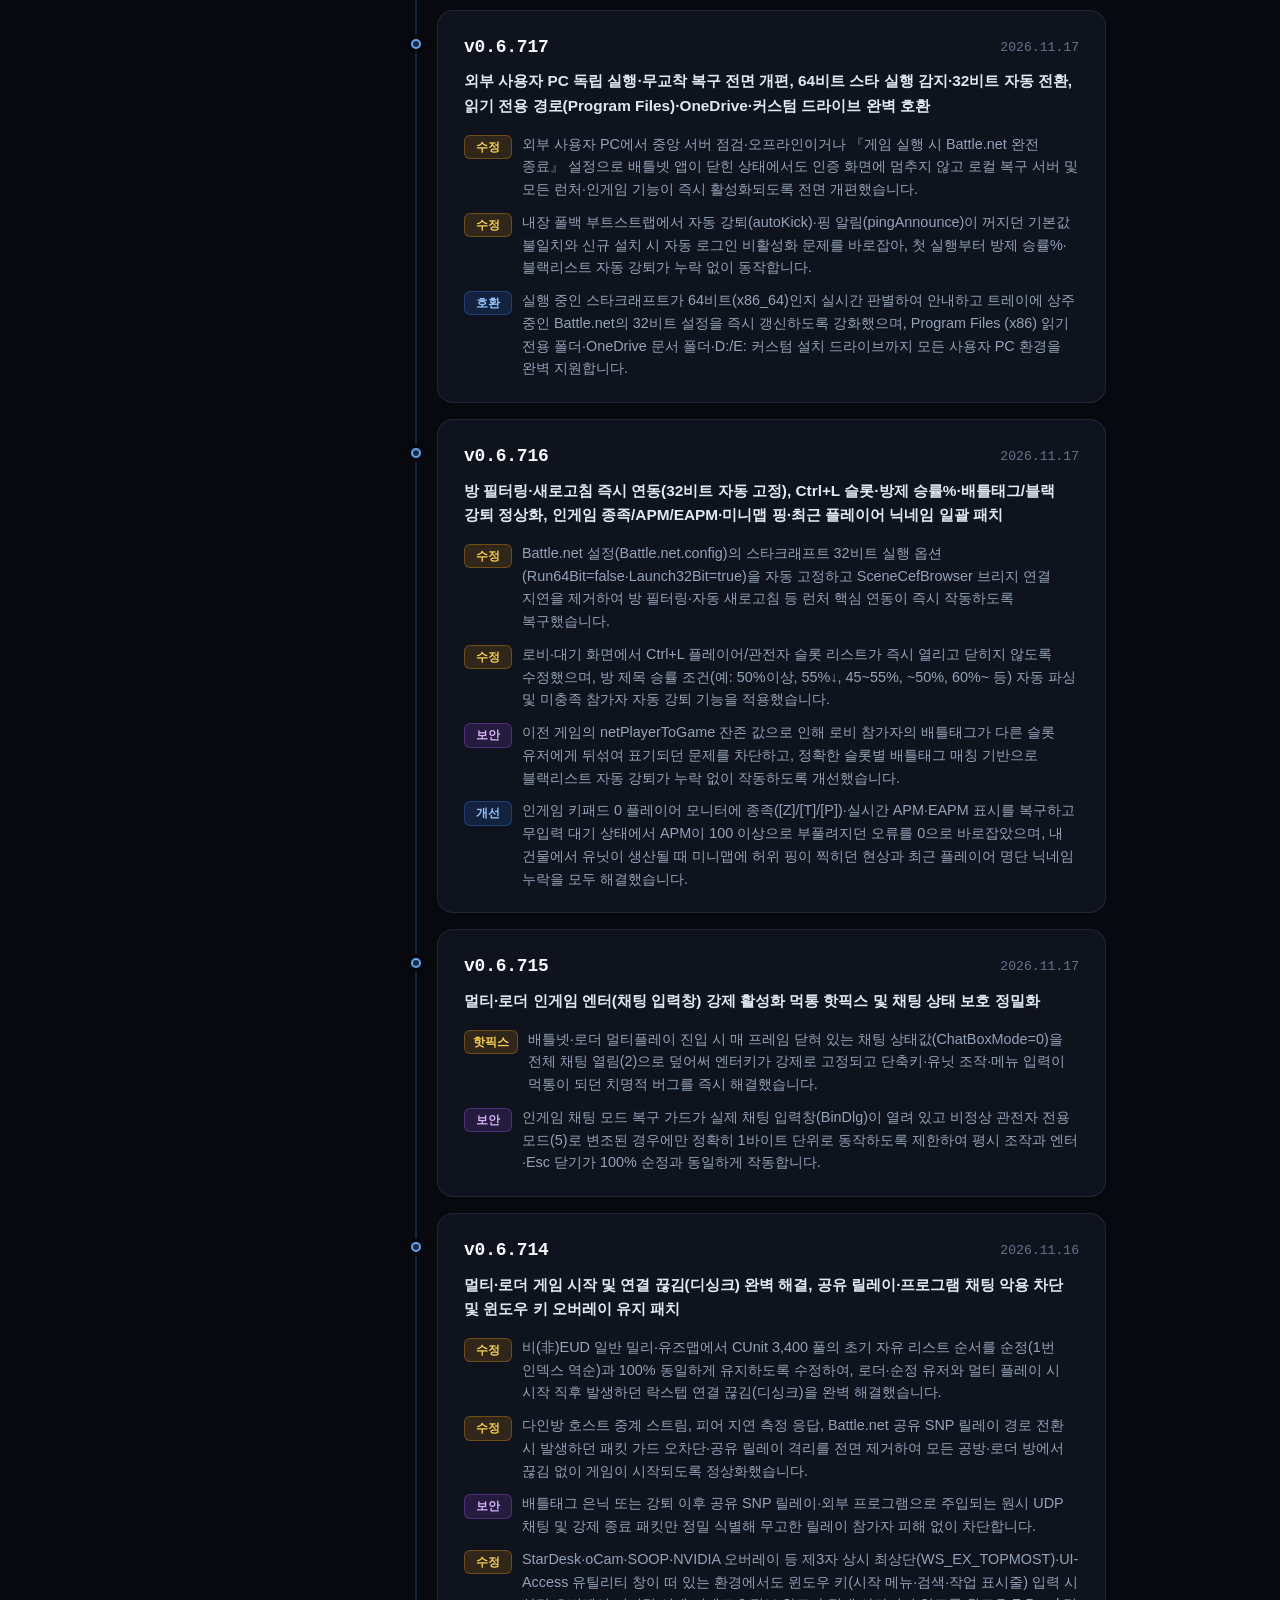
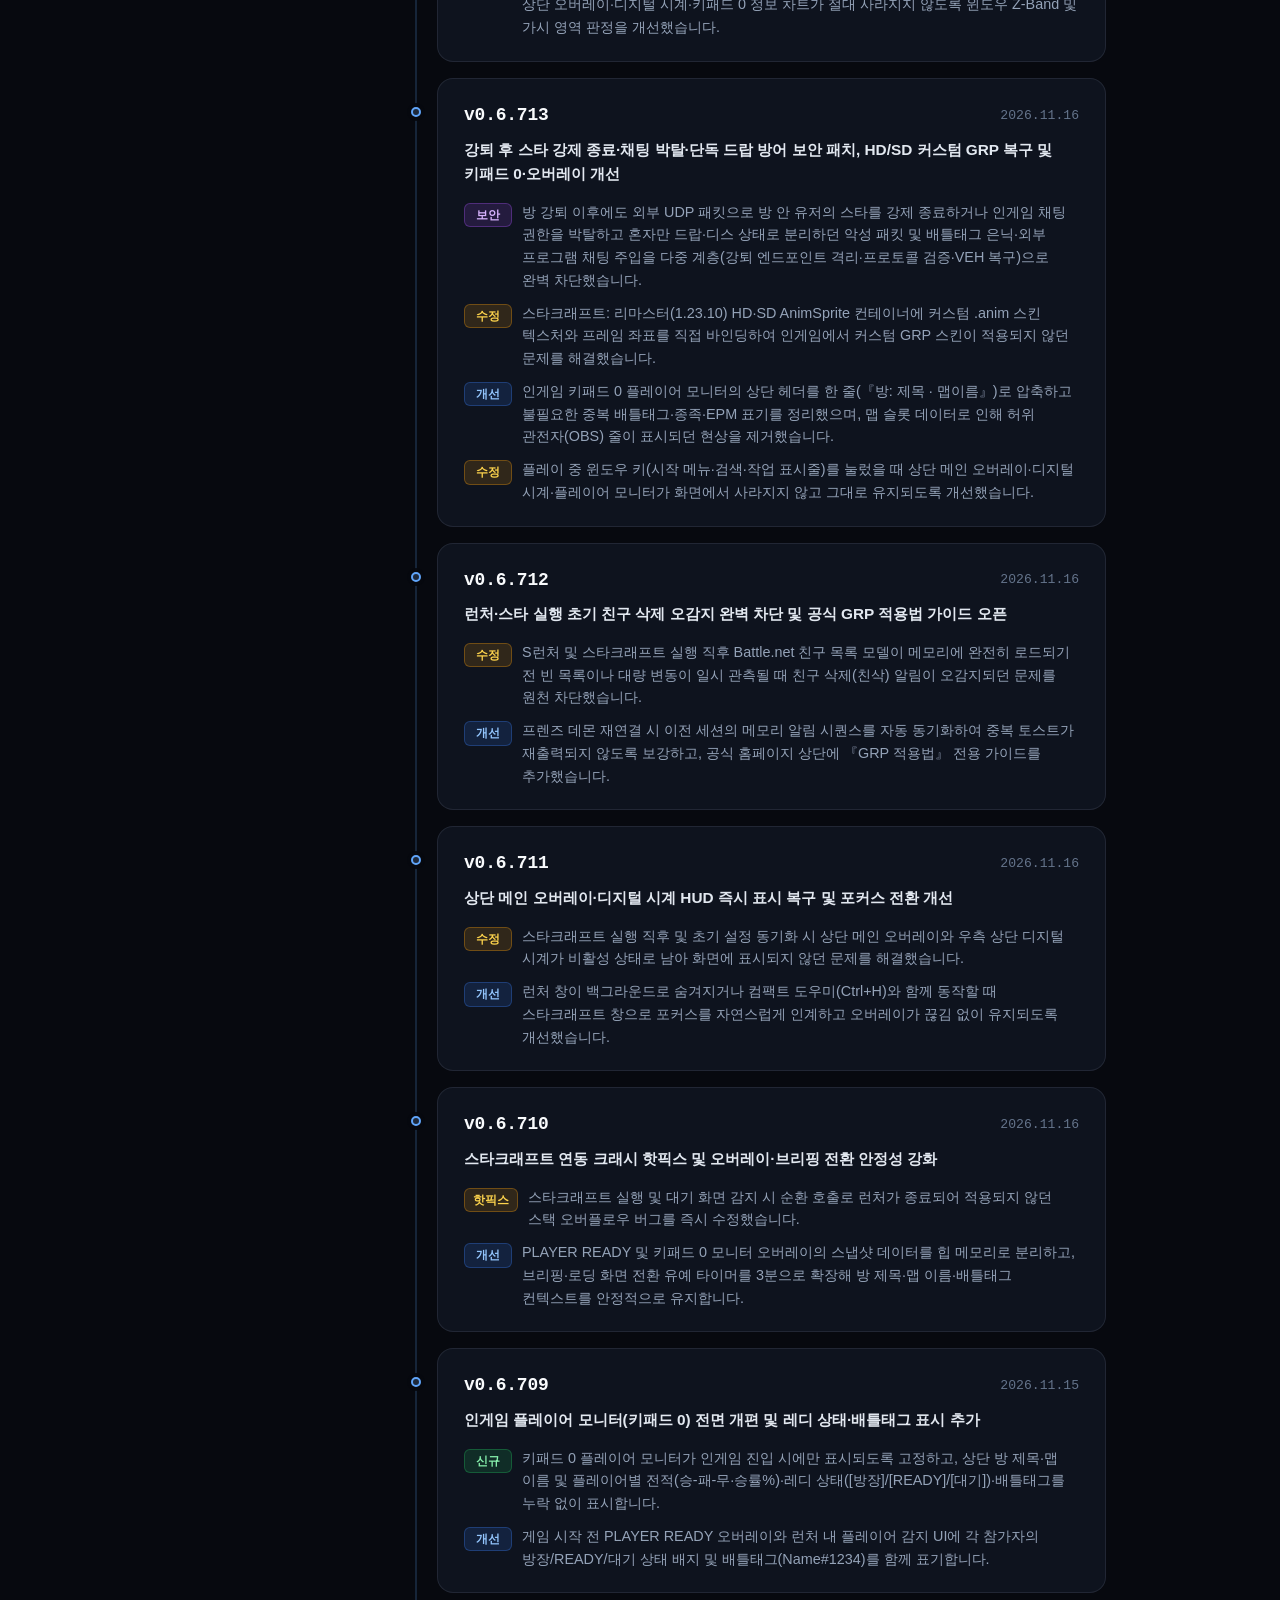
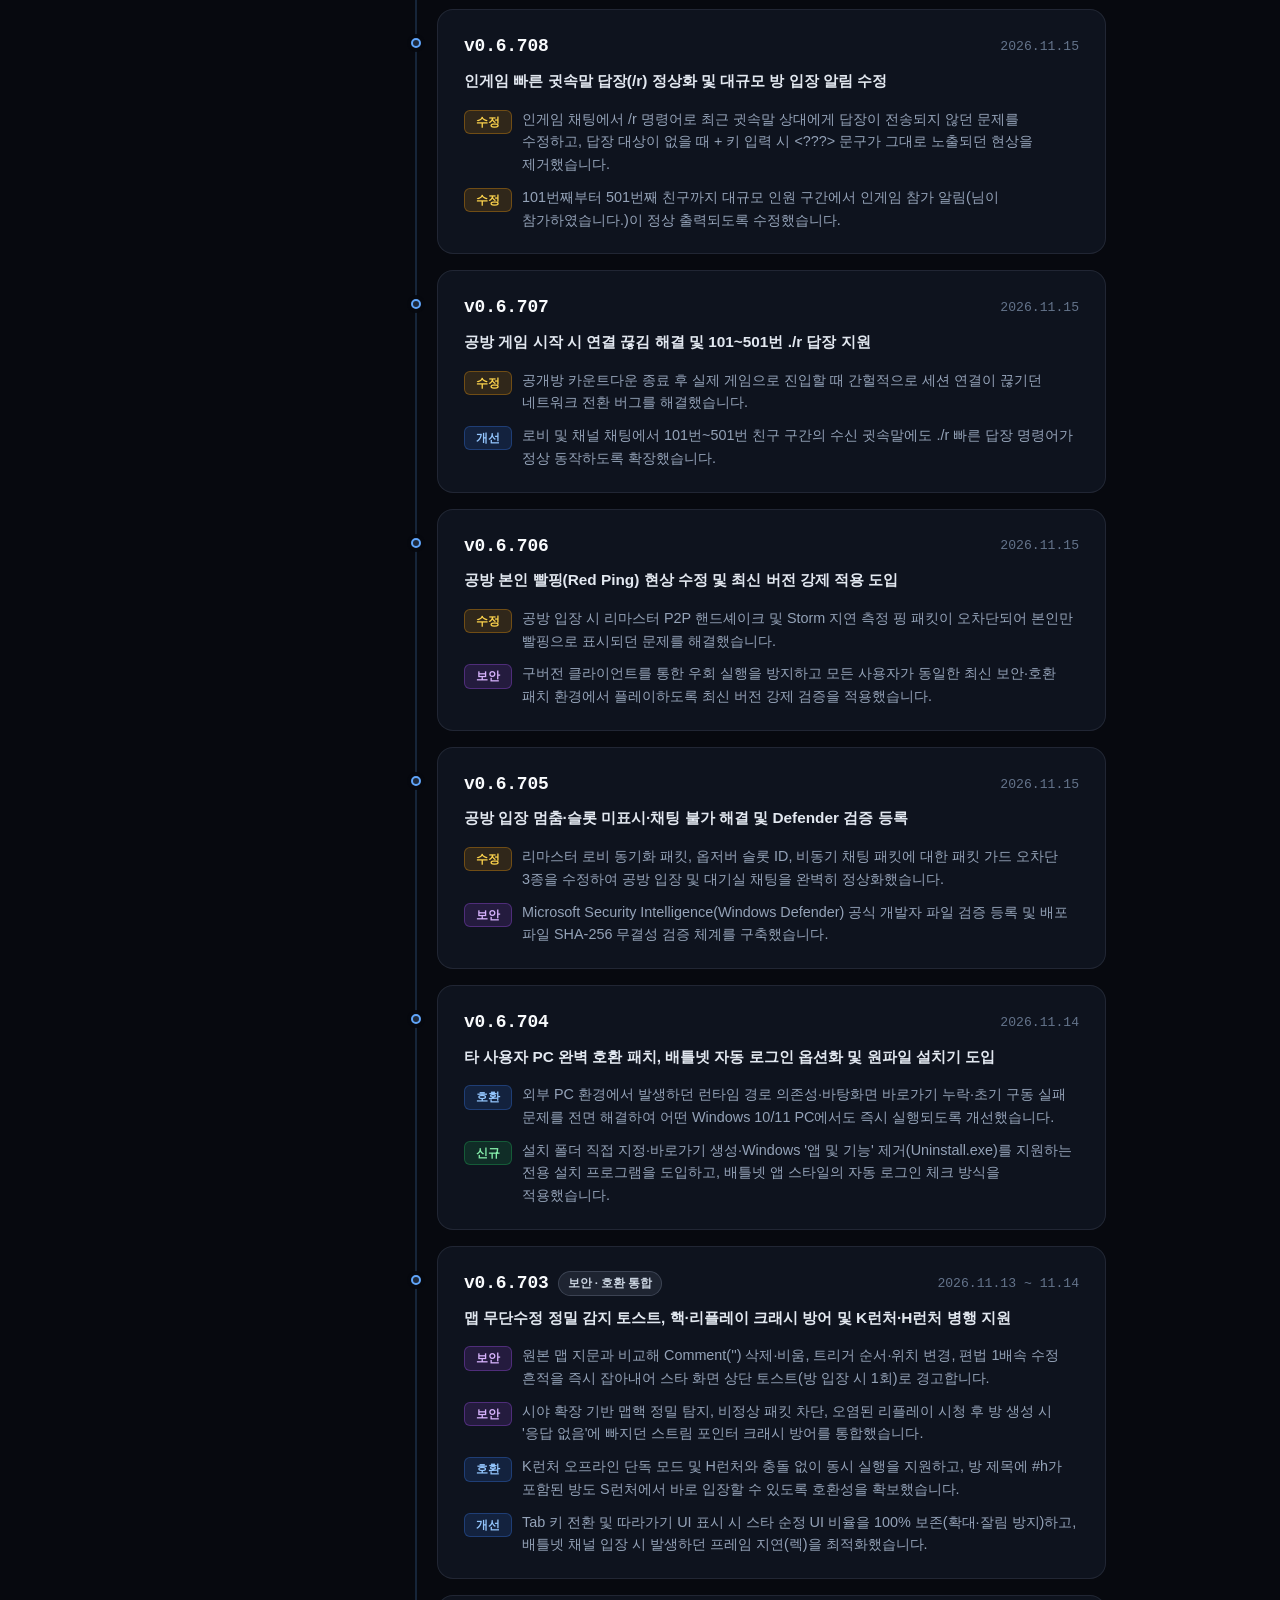
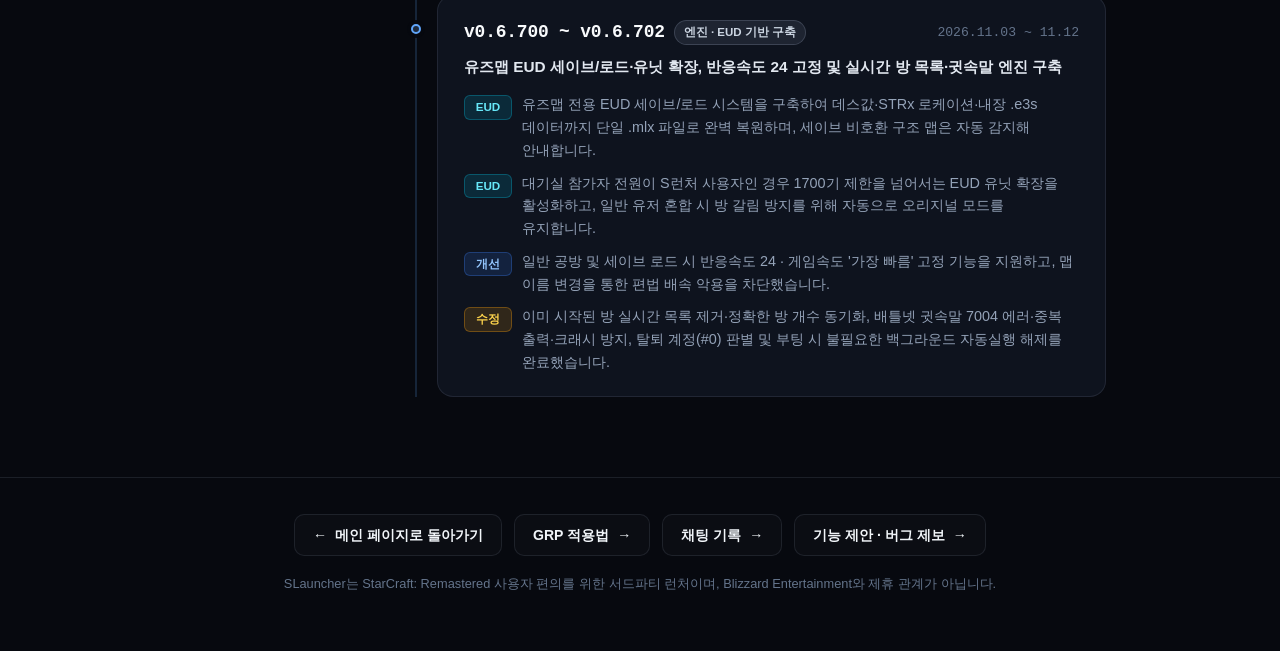
==== commit 6bc1e932: "Update website & latest.json for SLauncher v0.6.740" ====
--- a/changelog.html
+++ b/changelog.html
@@ -10,7 +10,7 @@
   <meta property="og:description" content="StarCraft: Remastered 통합 런처 SLauncher의 전체 버전별 업데이트 기록" />
   <meta property="og:image" content="./assets/img/logo.png" />
   <link rel="icon" href="./favicon.ico" />
-  <link rel="stylesheet" href="./assets/css/style.css?v=0.6.739-1" />
+  <link rel="stylesheet" href="./assets/css/style.css?v=0.6.740-1" />
 </head>
 <body id="top" class="changelog-page">
   <div class="starfield" aria-hidden="true"></div>
@@ -111,7 +111,7 @@
             <div class="hero-pill cl-pill">
               <span data-i18n="clPillLabel">Release History</span>
               <span class="dot">·</span>
-              <span id="hero-version">v0.6.739</span>
+              <span id="hero-version">v0.6.740</span>
             </div>
             <h1 class="cl-title" data-i18n="patchTitle">패치 내역</h1>
             <p class="cl-subtitle" data-i18n="patchSub">
@@ -122,11 +122,11 @@
           <div class="cl-stat-cards">
             <div class="cl-stat-box">
               <span class="cl-stat-label" data-i18n="clStatLatest">현재 최신 버전</span>
-              <strong id="cl-latest-ver" class="cl-stat-val accent">v0.6.739</strong>
+              <strong id="cl-latest-ver" class="cl-stat-val accent">v0.6.740</strong>
             </div>
             <div class="cl-stat-box">
               <span class="cl-stat-label" data-i18n="clStatTotal">누적 릴리스 기록</span>
-              <strong id="cl-total-count" class="cl-stat-val">38</strong>
+              <strong id="cl-total-count" class="cl-stat-val">39</strong>
             </div>
           </div>
         </div>
@@ -172,9 +172,13 @@
           <div class="cl-sidebar-box">
             <div class="cl-sidebar-title" data-i18n="clSidebarTitle">버전 바로가기</div>
             <nav id="cl-version-nav" class="cl-version-nav">
-              <a href="#ver-v0-6-739" class="cl-ver-link active" data-target-ver="v0.6.739">
+              <a href="#ver-v0-6-740" class="cl-ver-link active" data-target-ver="v0.6.740">
+                <span class="cl-ver-name">v0.6.740</span>
+                <span class="cl-ver-dot-latest">NEW</span>
+              </a>
+              <a href="#ver-v0-6-739" class="cl-ver-link" data-target-ver="v0.6.739">
                 <span class="cl-ver-name">v0.6.739</span>
-                <span class="cl-ver-dot-latest">NEW</span>
+                <span class="cl-ver-mini-date">11.26</span>
               </a>
               <a href="#ver-v0-6-738" class="cl-ver-link" data-target-ver="v0.6.738">
                 <span class="cl-ver-name">v0.6.738</span>
@@ -327,13 +331,13 @@
             </nav>
 
             <div class="cl-sidebar-cta">
-              <a id="btn-download-setup" href="https://github.com/MOVINGSTART/SLauncher/releases/download/v0.6.739/SLauncher-0.6.739-win-setup.exe" class="btn btn-primary btn-sm cl-dl-btn">
+              <a id="btn-download-setup" href="https://github.com/MOVINGSTART/SLauncher/releases/download/v0.6.740/SLauncher-0.6.740-win-setup.exe" class="btn btn-primary btn-sm cl-dl-btn">
                 <svg viewBox="0 0 24 24" width="15" height="15" fill="none" stroke="currentColor" stroke-width="2.3" stroke-linecap="round" stroke-linejoin="round" aria-hidden="true">
                   <path d="M21 15v4a2 2 0 0 1-2 2H5a2 2 0 0 1-2-2v-4"/>
                   <polyline points="7 10 12 15 17 10"/>
                   <line x1="12" y1="15" x2="12" y2="3"/>
                 </svg>
-                <span id="btn-download-label">v0.6.739 다운로드</span>
+                <span id="btn-download-label">v0.6.740 다운로드</span>
               </a>
             </div>
           </div>
@@ -349,12 +353,37 @@
           </div>
 
           <div class="patch-timeline cl-rail-timeline">
-            <!-- v0.6.739 (Latest) -->
-            <article id="ver-v0-6-739" class="patch-card patch-card-latest" data-patch-ver="v0.6.739">
+            <!-- v0.6.740 (Latest) -->
+            <article id="ver-v0-6-740" class="patch-card patch-card-latest" data-patch-ver="v0.6.740">
+              <div class="patch-head">
+                <div class="patch-ver-group">
+                  <span class="patch-ver">v0.6.740</span>
+                  <span class="patch-badge badge-latest" data-i18n="patchBadgeLatest">최신 업데이트</span>
+                </div>
+                <time class="patch-date" datetime="2026-11-27">2026.11.27</time>
+              </div>
+              <p class="patch-summary" data-i18n="p740Summary">인게임·채널·대기실 사칭·도박·성인 광고 귓속말 및 사칭 채팅 자동 숨김 필터 추가, 광고 봇 자동 채팅 차단 연동 및 도우미(Ctrl+H) 설정 토글 지원</p>
+              <ul class="patch-list">
+                <li data-cat="new">
+                  <span class="patch-tag tag-new" data-i18n="tagNew">신규</span>
+                  <span data-i18n="p740Item1">친구가 아닌 외부 계정에서 보내는 도박·성인·조건만남·불법 환전 광고 귓속말(띄어쓰기·특수문자 우회 변형 포함)을 배틀넷 브리지·채널·대기실·귓속말 팝업·인게임 채팅 화면 전 구간에서 실시간 감지해 자동으로 숨기고, 발신 계정을 즉시 채팅 차단 목록에 등록하며 빠른 답장(/r) 대상 오염을 방지합니다.</span>
+                </li>
+                <li data-cat="security">
+                  <span class="patch-tag tag-sec" data-i18n="tagSecurity">보안</span>
+                  <span data-i18n="p740Item2">공식 런처 유료·후원 버전을 사칭하거나 핵 배포·외부 다운로드 링크를 유포하는 사칭 광고 채팅을 채널·대기실·인게임에서 실시간 차단하고 내 참여 방 채팅 기록 저장에서도 제외합니다. 일반적인 게임 내 대화(예: 단순 맵핵 의심 언급 등)나 등록된 배틀넷·인게임 친구의 메시지는 절대 차단되지 않도록 정밀 예외 처리했습니다.</span>
+                </li>
+                <li data-cat="improve">
+                  <span class="patch-tag tag-improve" data-i18n="tagImprove">개선</span>
+                  <span data-i18n="p740Item3">도우미(Ctrl+H) 『채팅』 메뉴의 『[채팅] 사칭·도박 광고 귓말·채팅 숨김』 체크박스와 채널·대기실 『/광고차단 on|off』 명령어로 언제든 실시간 켜기·끄기가 가능하며, 사용자 지정 필터 파일(AdFilter.txt)에 원하는 차단 문구를 직접 추가할 수 있습니다.</span>
+                </li>
+              </ul>
+            </article>
+
+            <!-- v0.6.739 -->
+            <article id="ver-v0-6-739" class="patch-card" data-patch-ver="v0.6.739">
               <div class="patch-head">
                 <div class="patch-ver-group">
                   <span class="patch-ver">v0.6.739</span>
-                  <span class="patch-badge badge-latest" data-i18n="patchBadgeLatest">최신 업데이트</span>
                 </div>
                 <time class="patch-date" datetime="2026-11-26">2026.11.26</time>
               </div>
@@ -362,15 +391,15 @@
               <ul class="patch-list">
                 <li data-cat="fix">
                   <span class="patch-tag tag-hotfix" data-i18n="tagHotfix">핫픽스</span>
-                  <span data-i18n="p739Item1">경기 종료 또는 자진 퇴장 시 자진 이탈 패킷(cmd=11)과 정상 드랍 정리 패킷(cmd=12)이 오차단되며 화면에 디스창이 뜨던 현상을 근본 해결하고, 실제 인게임 상태 RVA(0x00D7758D)와 피어 지연 플래그 판정을 바로잡아 강제 드랍 공격만 정밀 차단하도록 수정했습니다.</span>
+                  <span data-i18n="p739Item1">경기 종료 또는 자진 퇴장 시 정상 이탈·정리 패킷이 오차단되며 화면에 디스창이 뜨던 현상을 근본 해결하고, 실제 인게임 진행 상태와 피어 지연 판정을 바로잡아 비정상 강제 드랍 공격만 정밀 차단하도록 수정했습니다.</span>
                 </li>
                 <li data-cat="fix">
                   <span class="patch-tag tag-hotfix" data-i18n="tagHotfix">핫픽스</span>
-                  <span data-i18n="p739Item2">유즈맵·EUD 맵에서 슬롯 재배치 및 색상 제어코드 적용 시 인게임 닉네임이 인식되지 않거나 『[닉변조]』·『배틀태그 변조』로 오탐되던 현상, 공유 Battle.net TURN/SNP 릴레이 접속 시 스풋 오탐으로 정상 유저가 차단되던 현상 및 이력에 『컴퓨터』가 기록되던 오염을 모두 해결했습니다.</span>
+                  <span data-i18n="p739Item2">유즈맵·EUD 맵에서 슬롯 재배치 및 색상 코드 적용 시 인게임 닉네임이 인식되지 않거나 『[닉변조]』·『배틀태그 변조』로 오탐되던 현상, 공유 Battle.net 릴레이 접속 시 스푸핑 오탐으로 정상 유저가 차단되던 현상 및 이력에 『컴퓨터』가 기록되던 오염을 모두 해결했습니다.</span>
                 </li>
                 <li data-cat="improve">
                   <span class="patch-tag tag-improve" data-i18n="tagImprove">개선</span>
-                  <span data-i18n="p739Item3">배틀넷 방 입장 구간의 CEF 브리지 스크립트 중복 복사·재컴파일과 전체 메모리 AOB 스캔 지연을 제거해 입장 렉을 해소했으며, 인게임 『[S런처]』 시스템 알림에 타 유저 닉네임이 붙거나 채팅 기록 텍스트 파일에 섞여 저장되던 현상을 수정했습니다.</span>
+                  <span data-i18n="p739Item3">배틀넷 방 입장 구간의 브리지 스크립트 중복 처리와 전체 메모리 스캔 지연을 제거해 입장 렉을 해소했으며, 인게임 『[S런처]』 시스템 알림에 타 유저 닉네임이 붙거나 채팅 기록 파일에 섞여 저장되던 현상을 수정했습니다.</span>
                 </li>
               </ul>
             </article>
@@ -1294,6 +1323,6 @@
   </footer>
 
   <div id="toast" class="toast" role="status" aria-live="polite"></div>
-  <script src="./assets/js/main.js?v=0.6.739-1"></script>
+  <script src="./assets/js/main.js?v=0.6.740-1"></script>
 </body>
 </html>
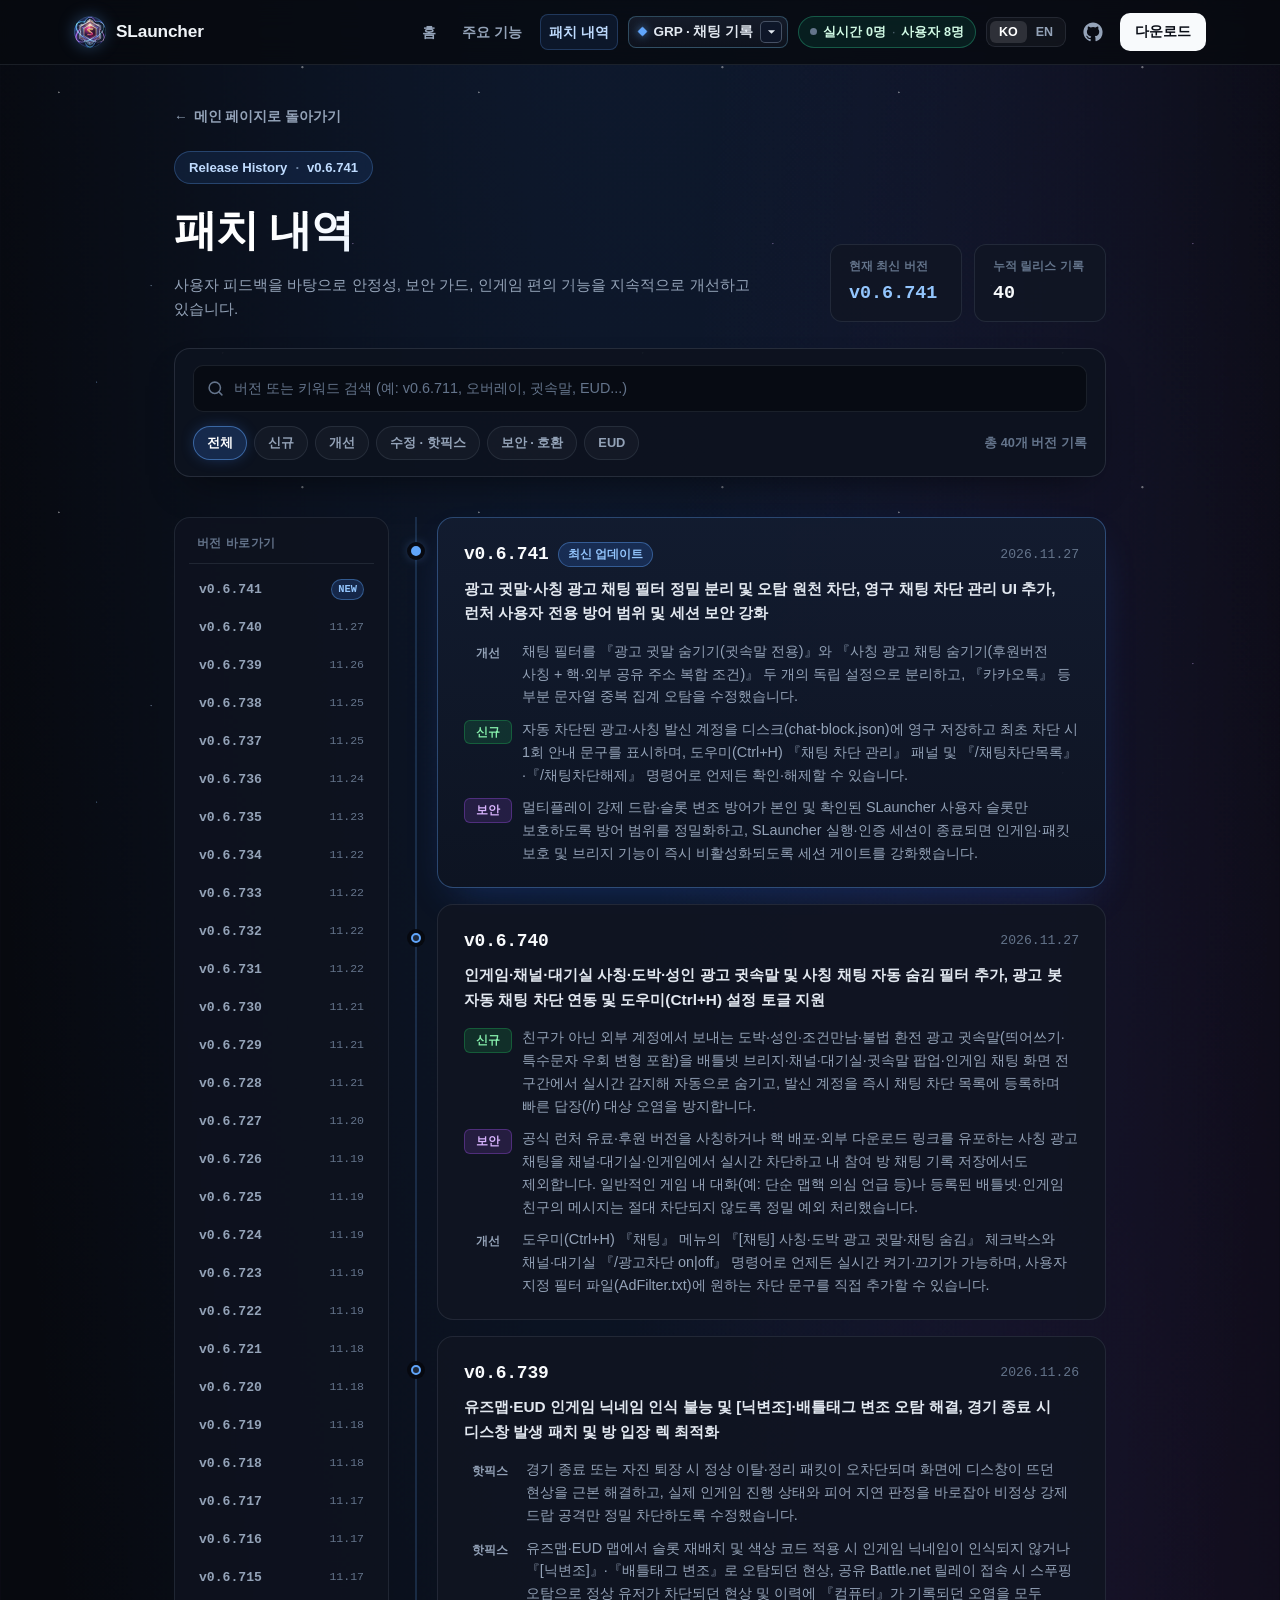
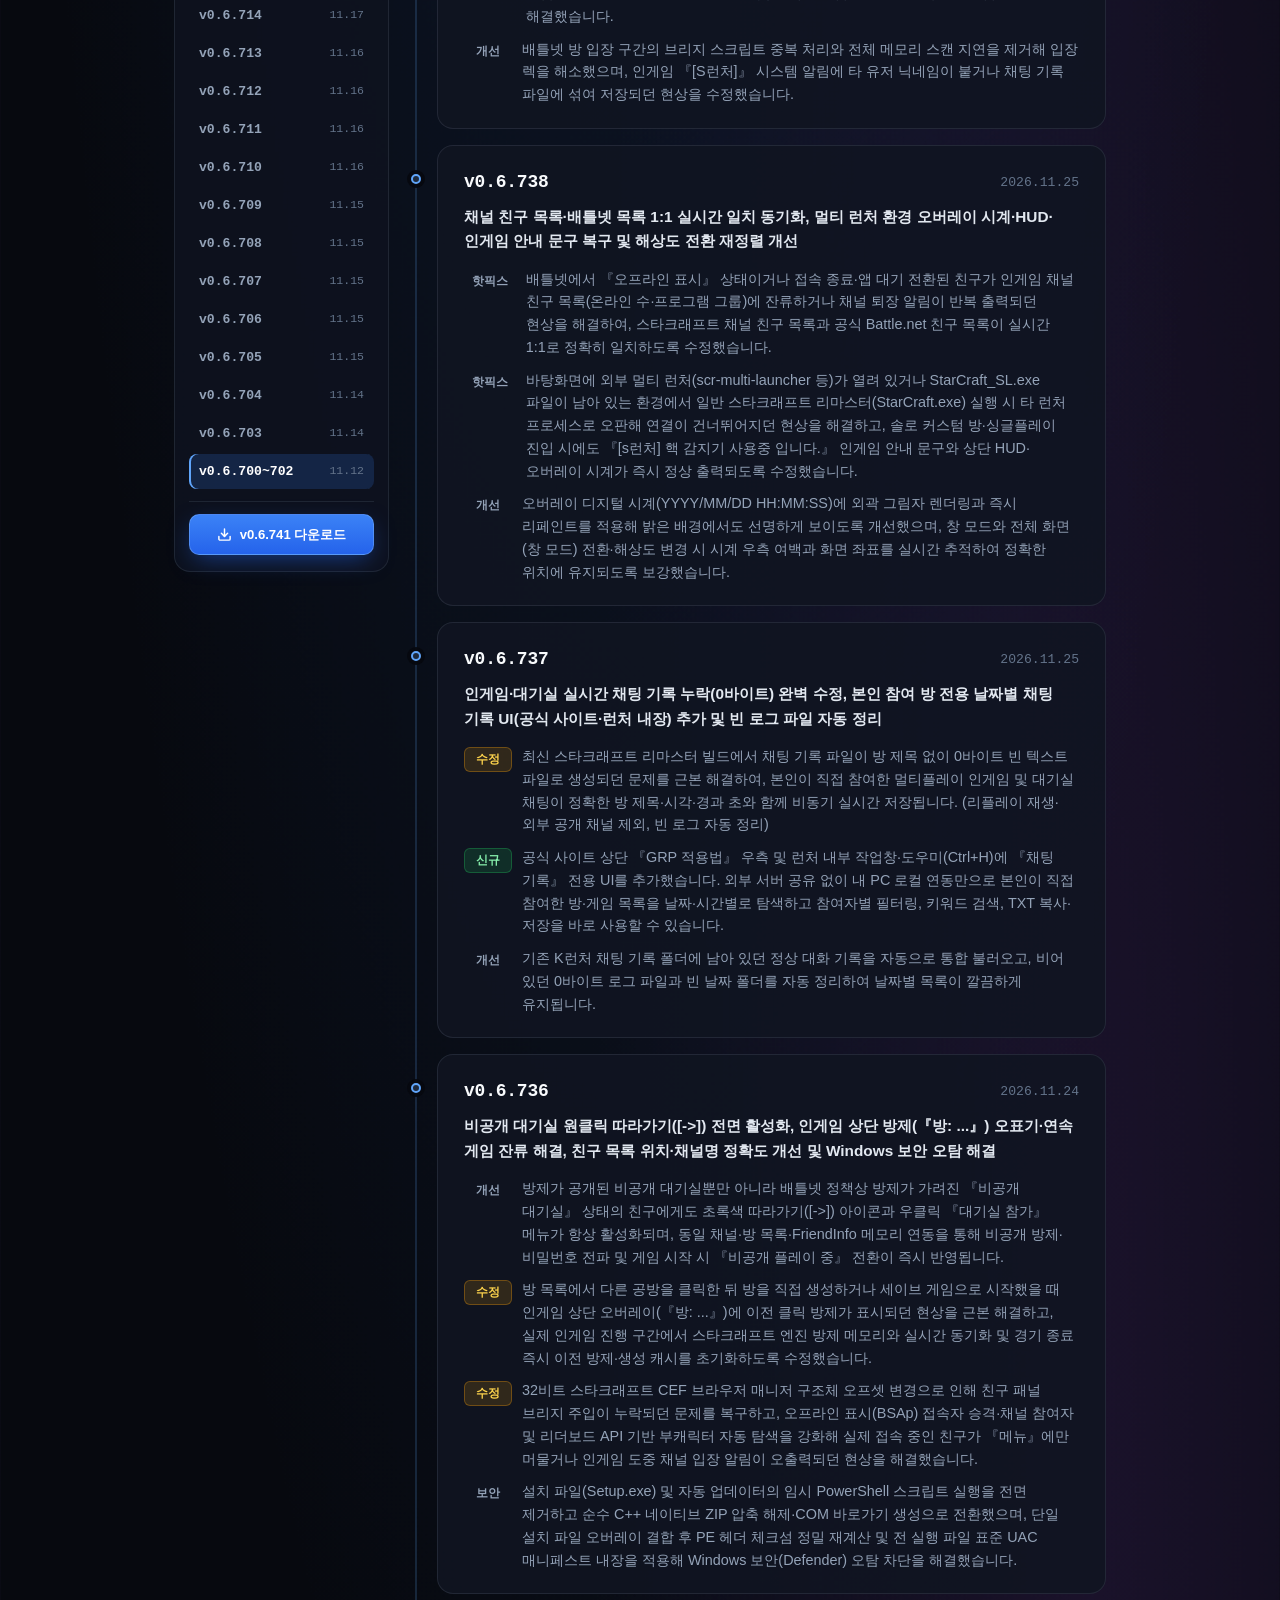
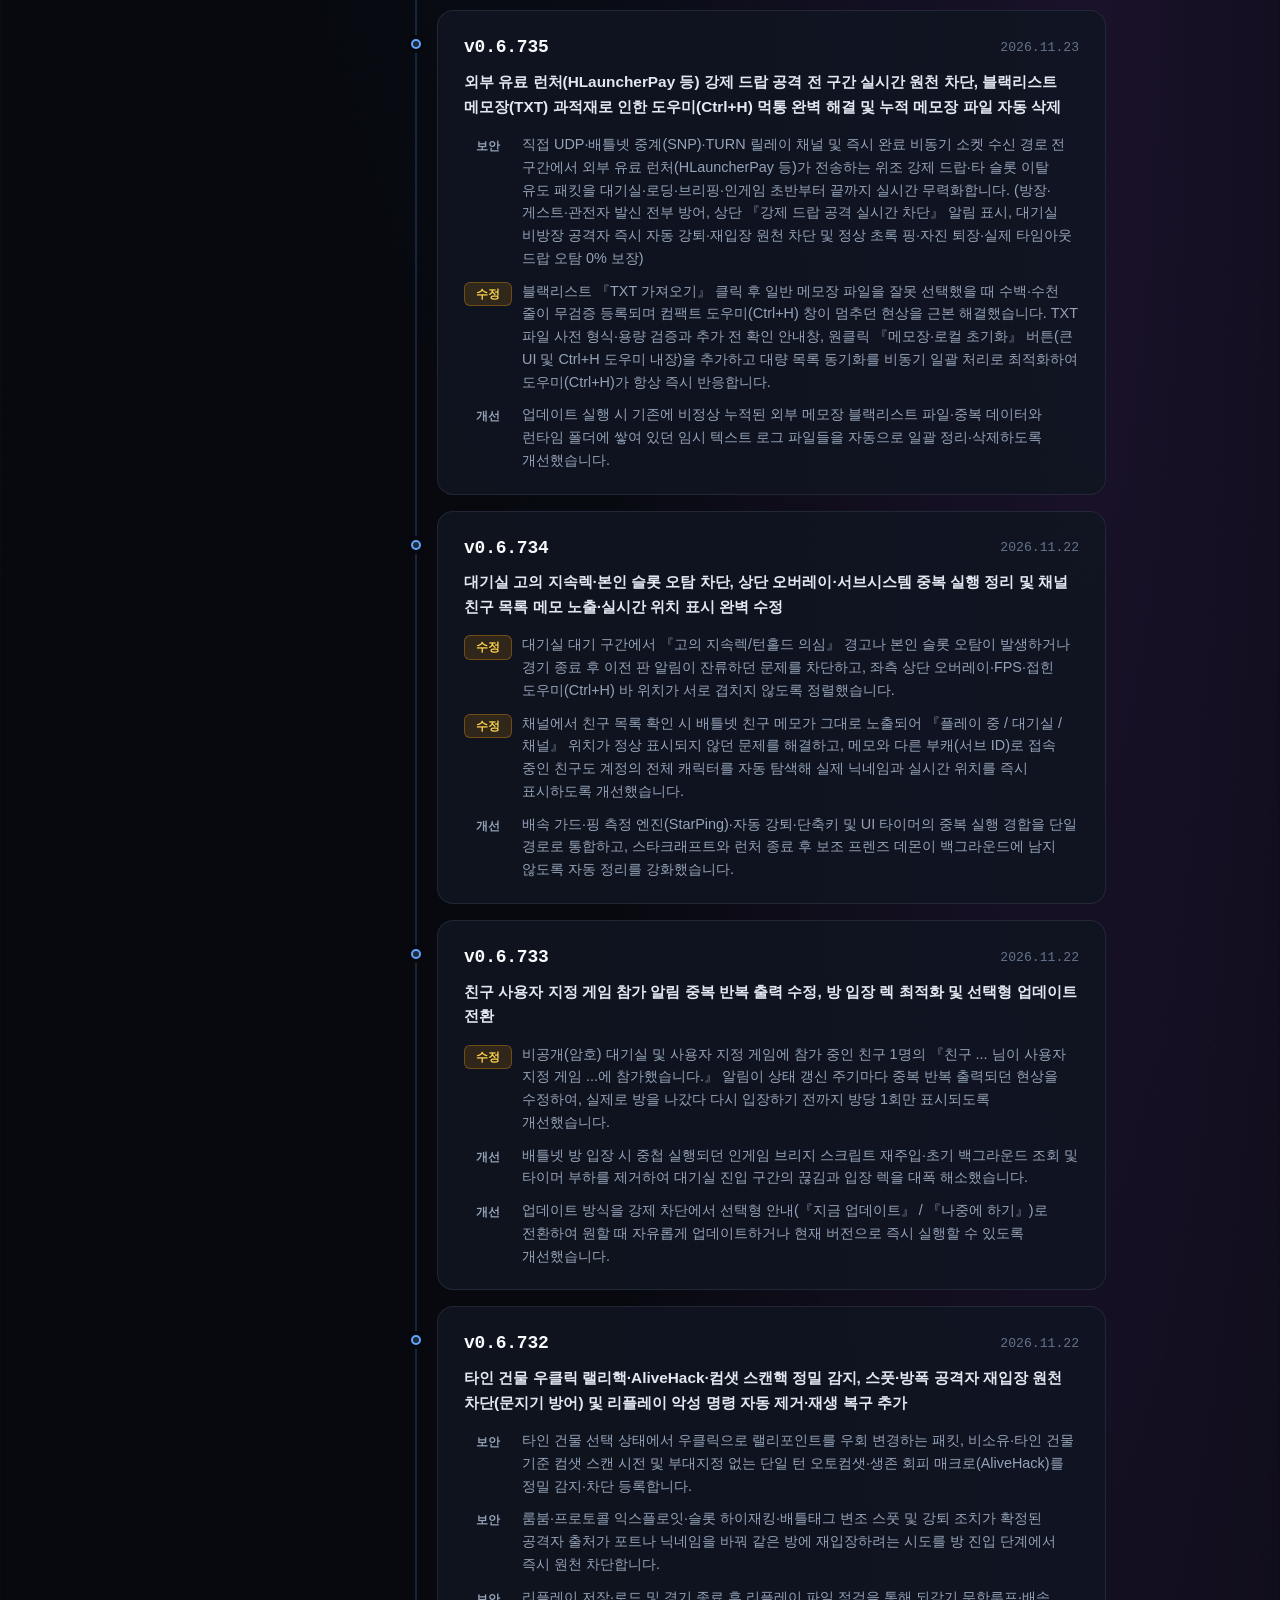
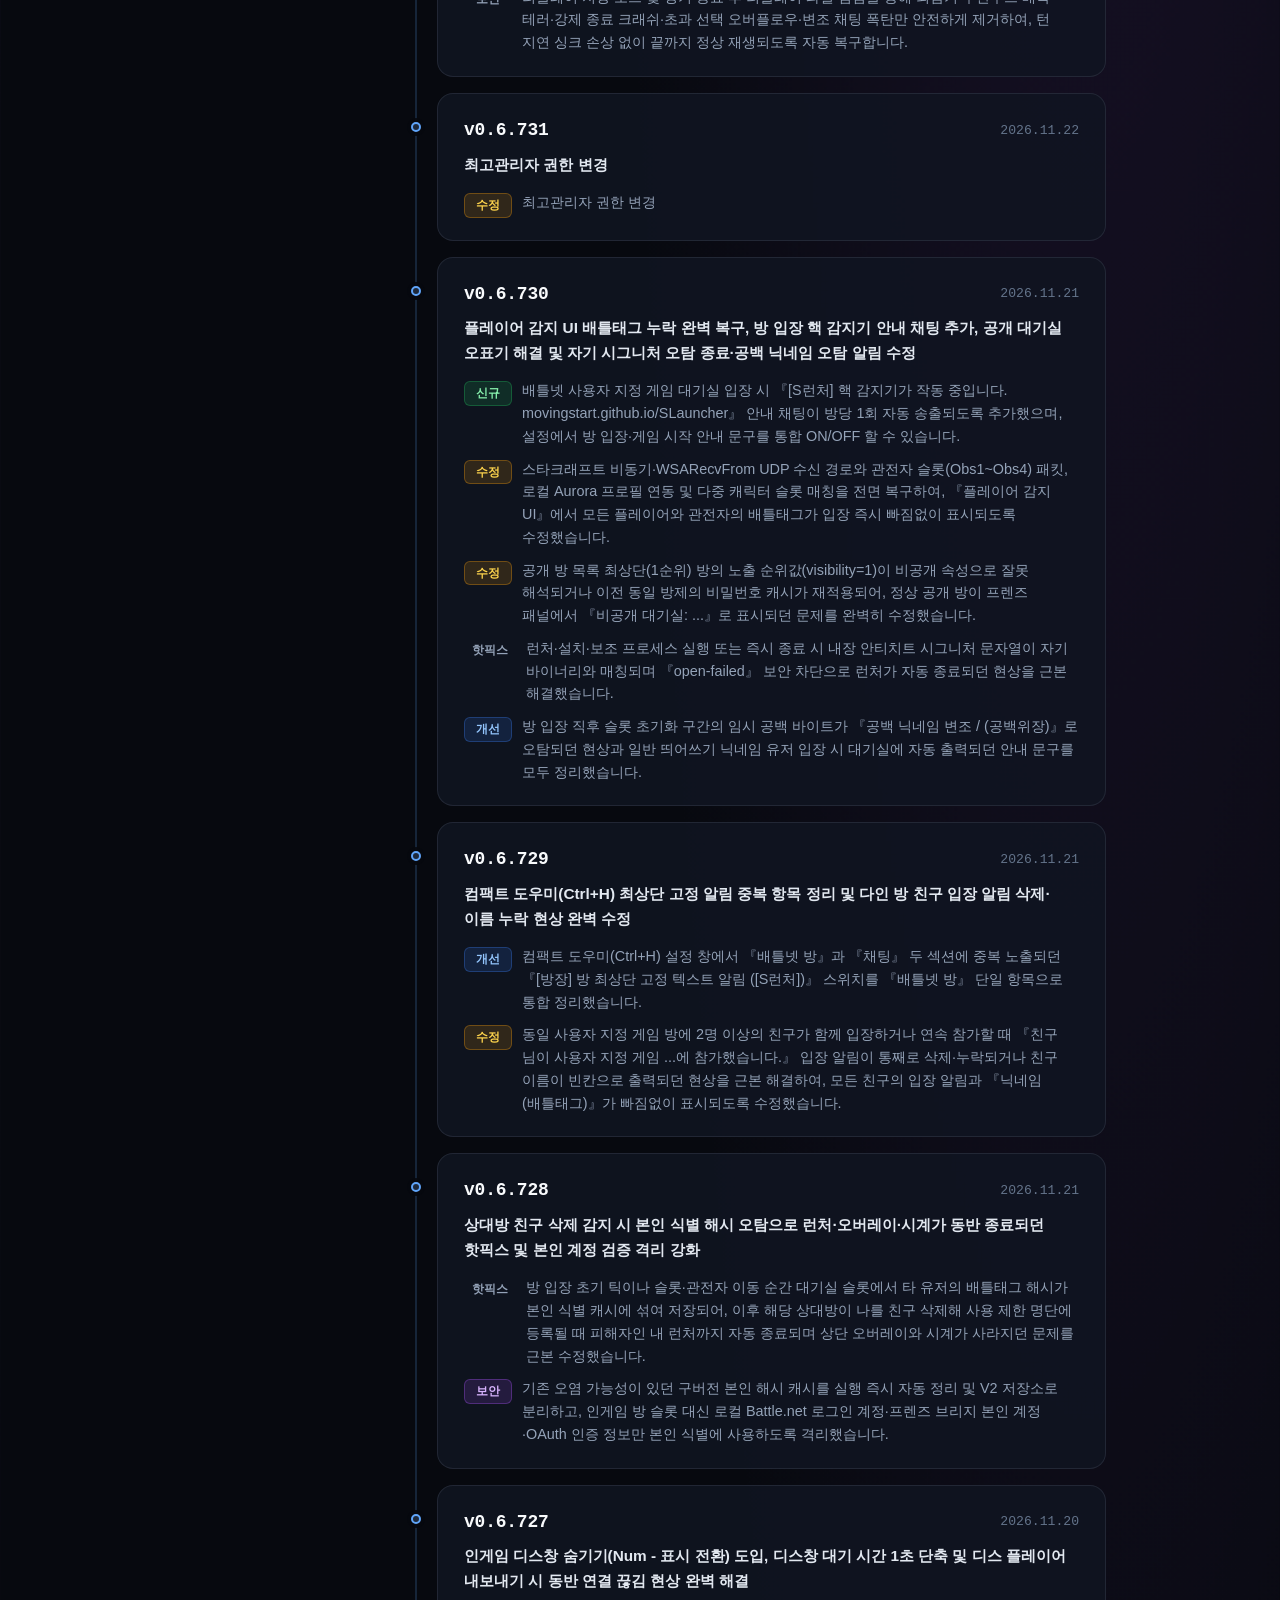
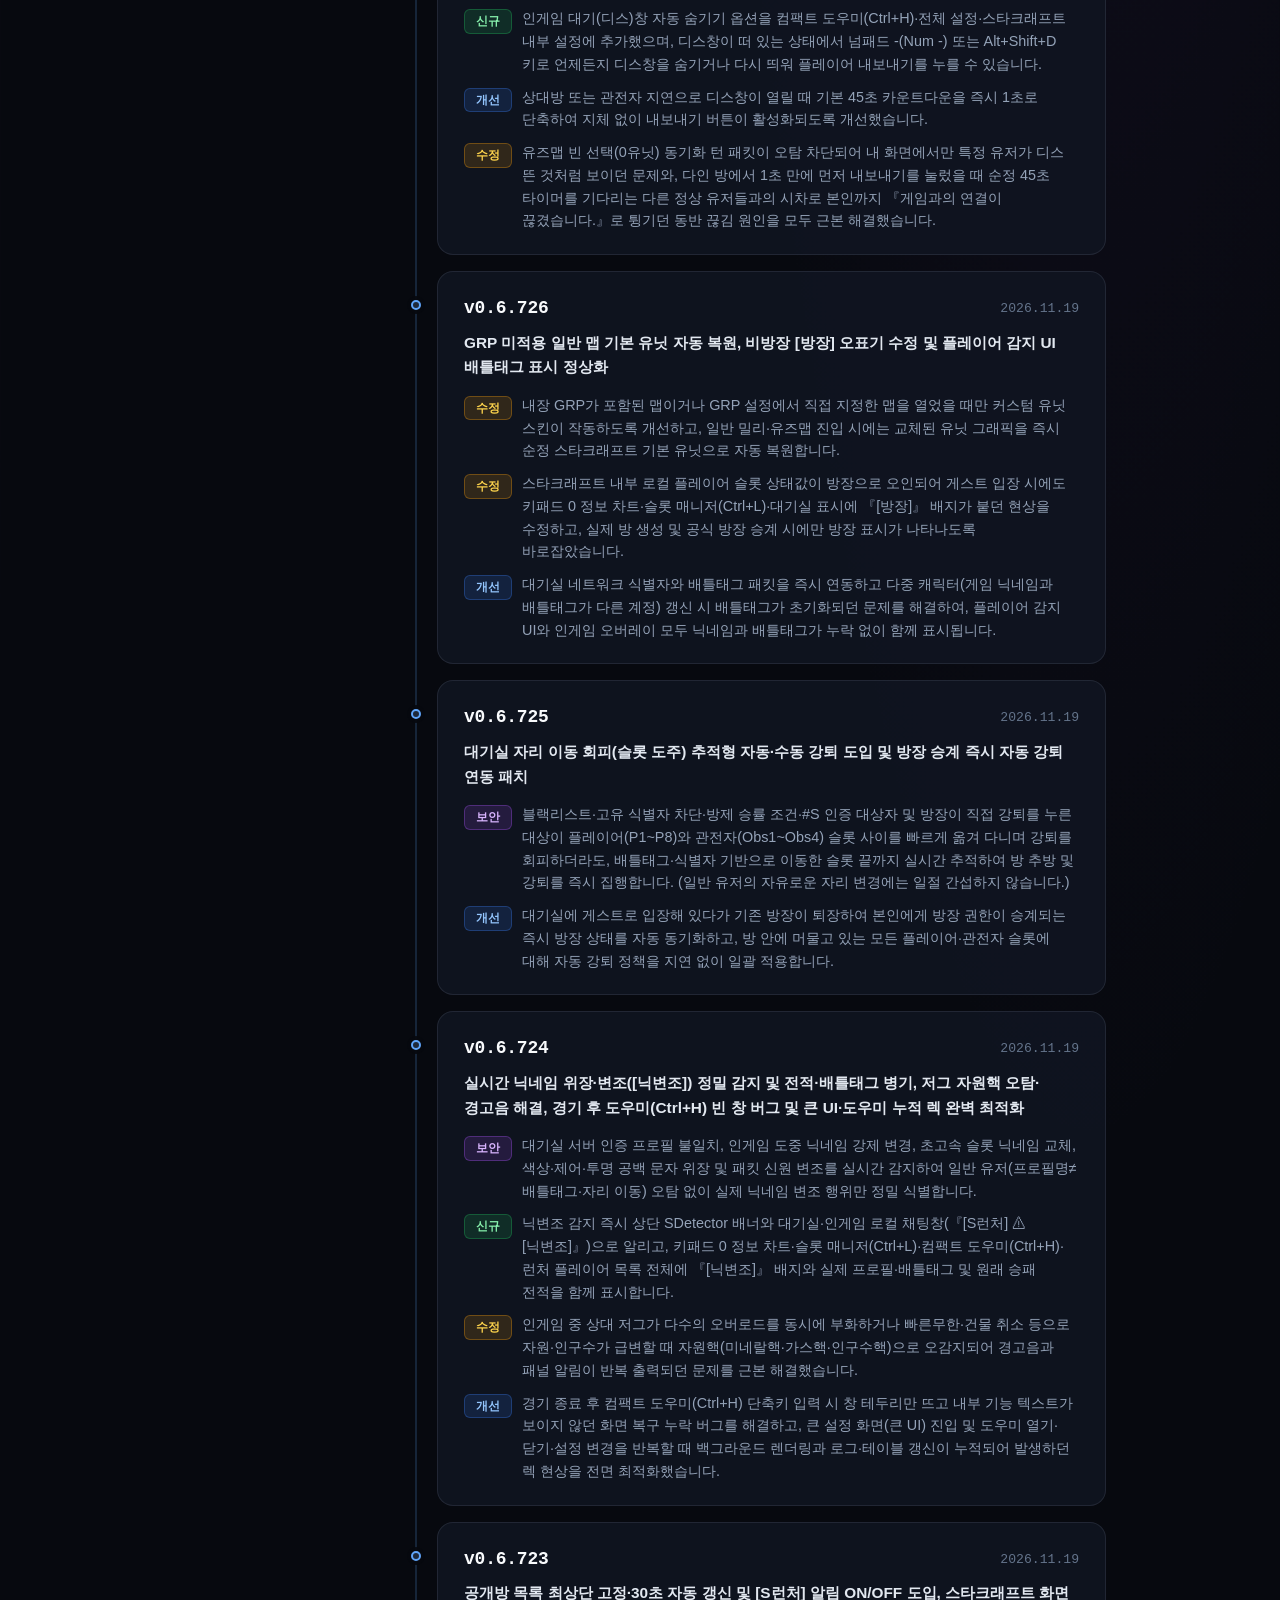
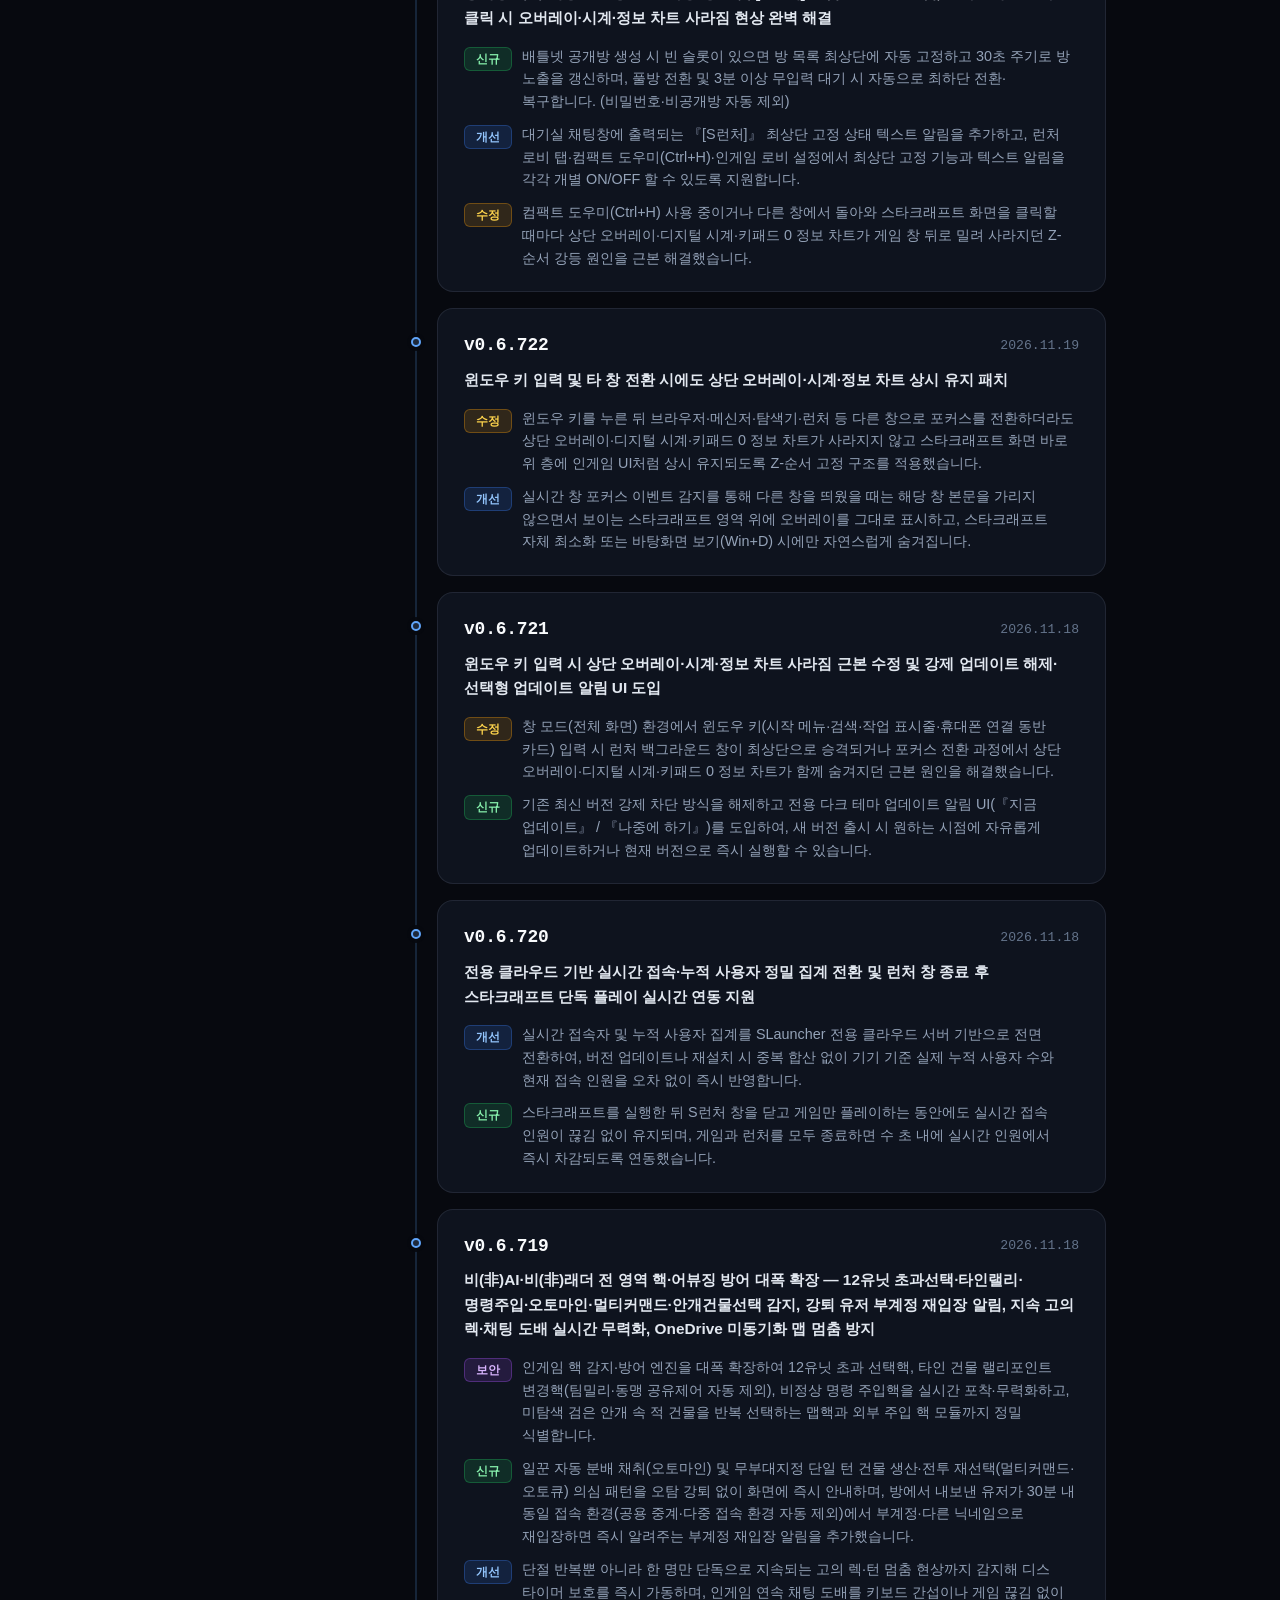
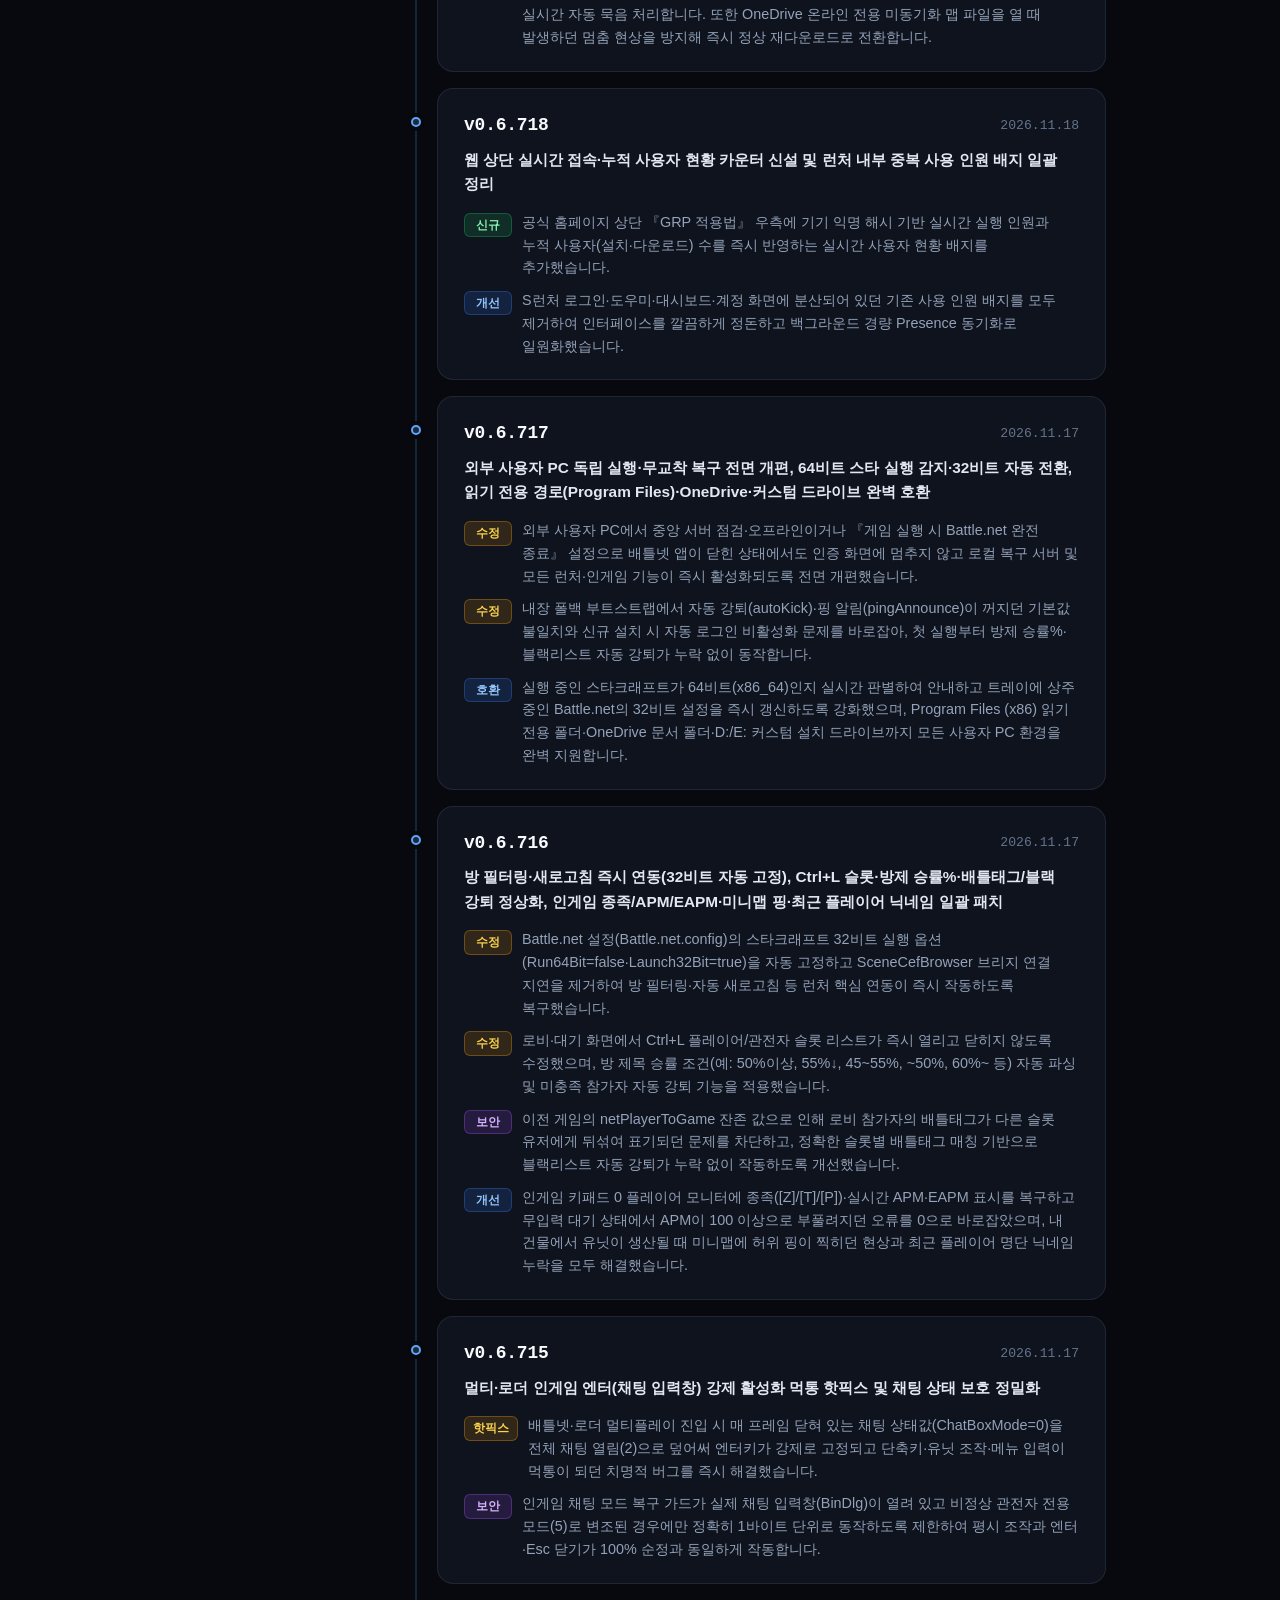
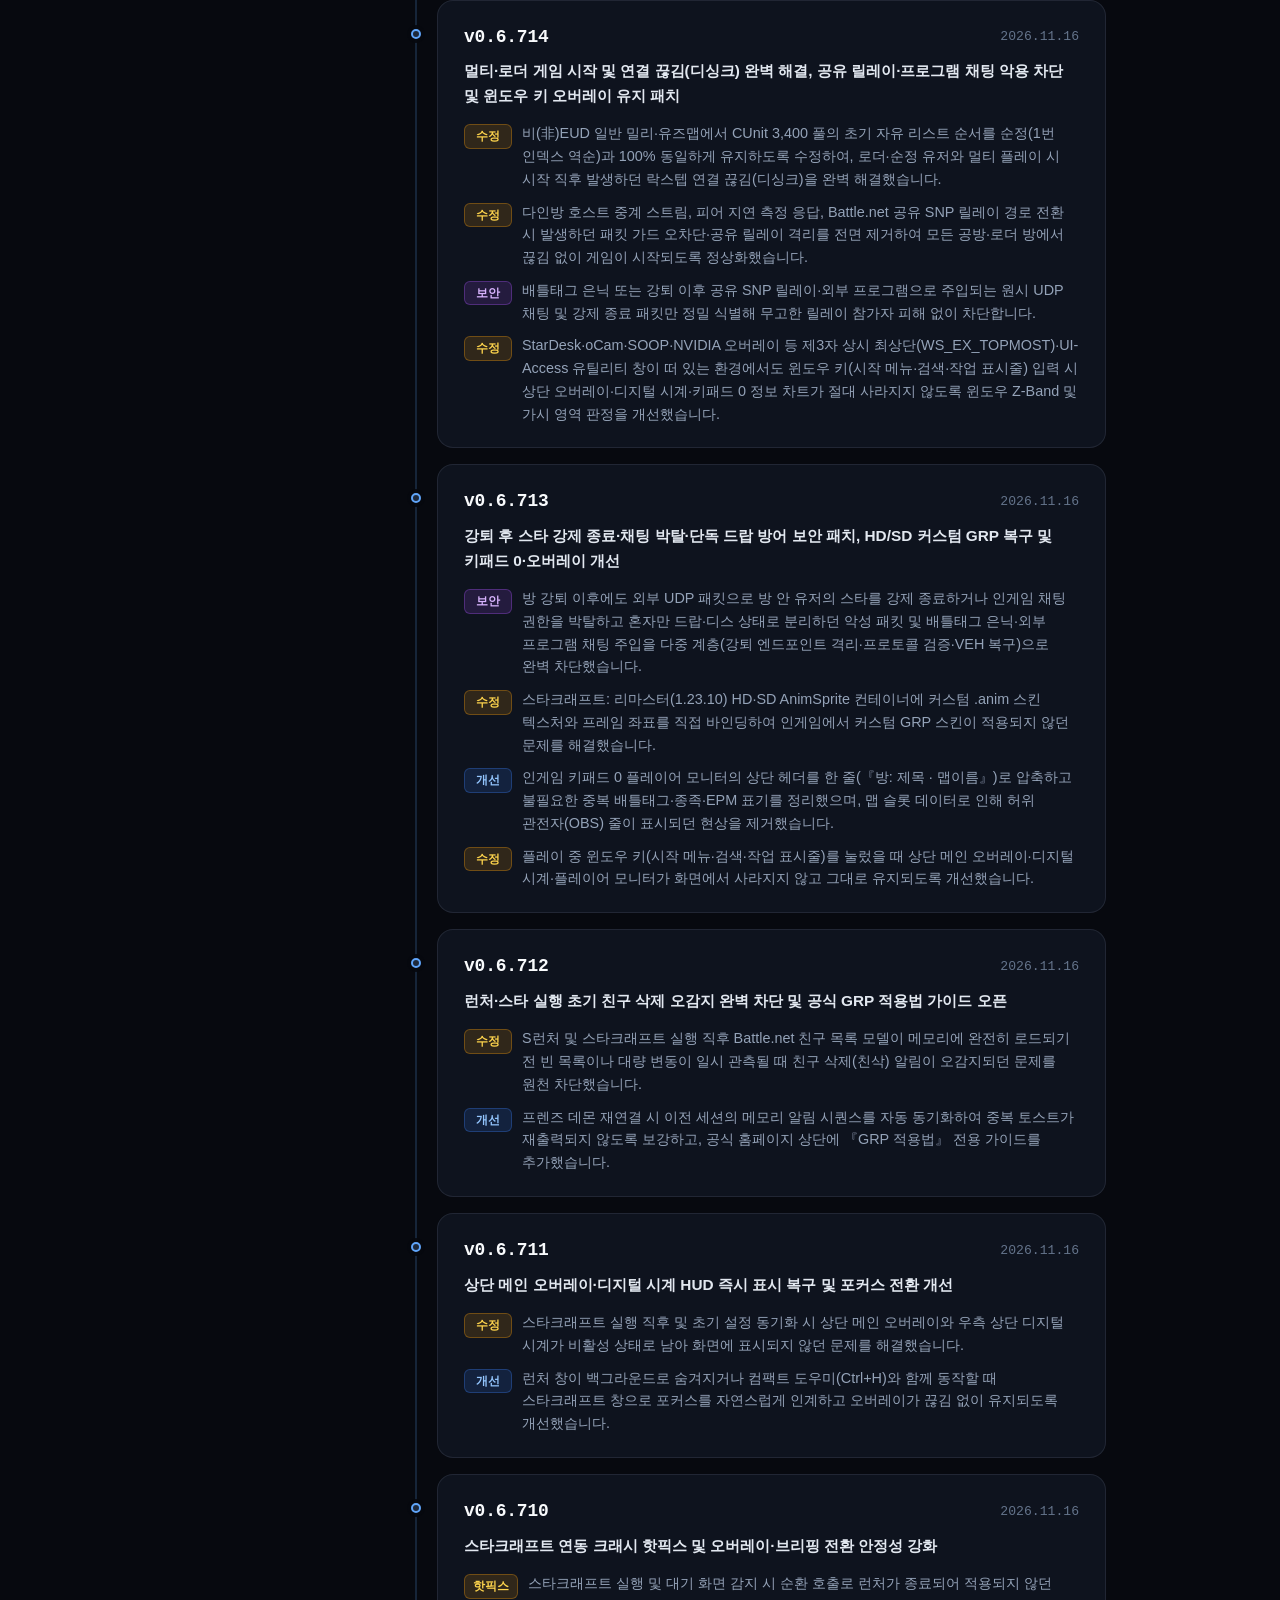
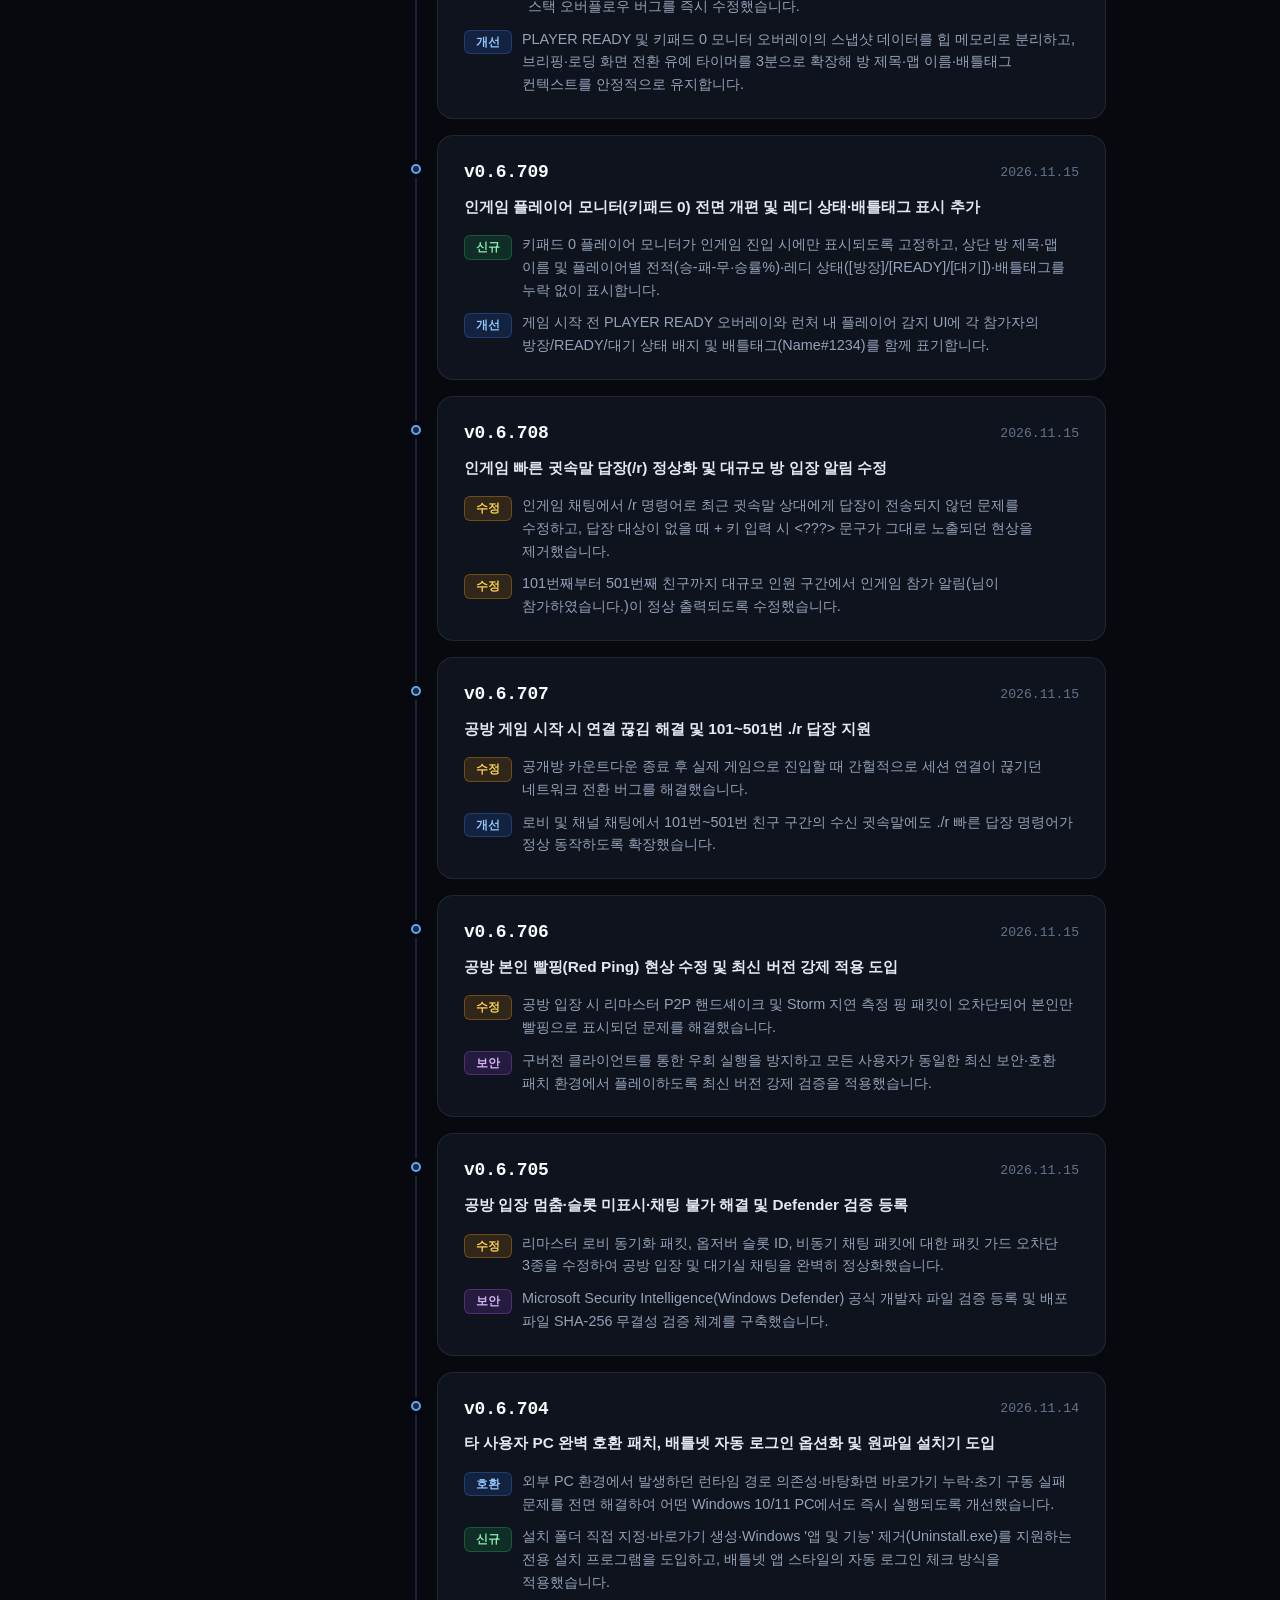
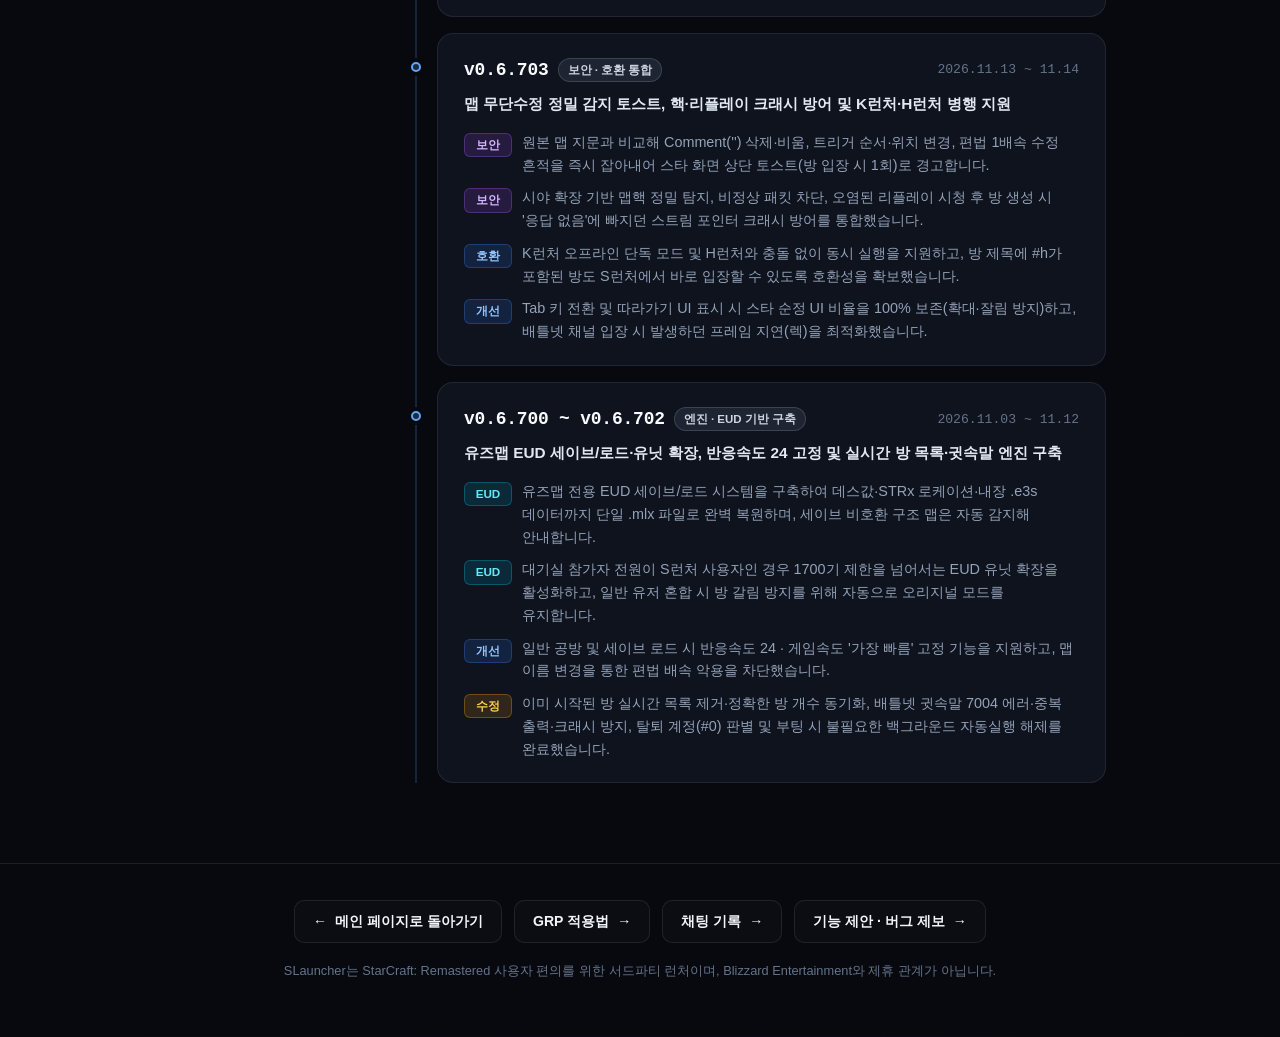
==== commit 47259683: "Update website & latest.json for SLauncher v0.6.741" ====
--- a/changelog.html
+++ b/changelog.html
@@ -1,1328 +1,1357 @@
-<!DOCTYPE html>
-<html lang="ko">
-<head>
-  <meta charset="utf-8" />
-  <meta name="viewport" content="width=device-width, initial-scale=1" />
-  <title>패치 내역 — SLauncher</title>
-  <meta name="description" content="SLauncher 버전별 업데이트 및 패치 내역 — 안정성, 보안 가드, 인게임 편의 기능 개선 기록" />
-  <meta property="og:type" content="website" />
-  <meta property="og:title" content="SLauncher 패치 내역" />
-  <meta property="og:description" content="StarCraft: Remastered 통합 런처 SLauncher의 전체 버전별 업데이트 기록" />
-  <meta property="og:image" content="./assets/img/logo.png" />
-  <link rel="icon" href="./favicon.ico" />
-  <link rel="stylesheet" href="./assets/css/style.css?v=0.6.740-1" />
-</head>
-<body id="top" class="changelog-page">
-  <div class="starfield" aria-hidden="true"></div>
-
-  <header class="site-header">
-    <div class="container header-inner">
-      <a href="./index.html" class="brand">
-        <img src="./assets/img/logo.png" alt="SLauncher" class="brand-logo" width="32" height="32" />
-        <span class="brand-name">SLauncher</span>
-      </a>
-
-      <div class="header-actions">
-        <a href="./index.html" class="nav-text-link" data-i18n="navHome">홈</a>
-        <a href="./index.html#features" class="nav-text-link" data-i18n="navFeatures">주요 기능</a>
-        <a href="./changelog.html" class="nav-text-link nav-changelog-pill nav-link-active" aria-current="page" data-i18n="navChangelog">패치 내역</a>
-
-        <div class="nav-tools-dropdown" id="nav-tools-dropdown">
-          <button
-            type="button"
-            class="nav-tools-trigger"
-            id="nav-tools-trigger"
-            aria-expanded="false"
-            aria-haspopup="true"
-            aria-controls="nav-tools-menu"
-          >
-            <span class="nav-tools-diamond" aria-hidden="true"></span>
-            <span class="nav-tools-label" data-i18n="navToolsMenu">GRP · 채팅 기록</span>
-            <span class="nav-tools-cap" aria-hidden="true">
-              <svg class="nav-tools-tri" viewBox="0 0 10 6" width="9" height="6">
-                <path d="M1 1l4 4 4-4" fill="currentColor" />
-              </svg>
-            </span>
-          </button>
-
-          <div class="nav-tools-panel" id="nav-tools-menu" role="menu" hidden>
-            <a href="./grp-guide.html" class="nav-tools-head nav-tools-head-grp" role="menuitem">
-              <span class="nav-tools-head-left">
-                <span class="nav-tools-dot dot-grp" aria-hidden="true"></span>
-                <span data-i18n="navGrpGuide">GRP 적용법</span>
-              </span>
-              <span class="nav-tools-go" data-i18n="navJumpOpen">열기 →</span>
-            </a>
-
-            <a href="./chat-history.html" class="nav-tools-head nav-tools-head-chat" role="menuitem">
-              <span class="nav-tools-head-left">
-                <span class="nav-tools-dot dot-chat" aria-hidden="true"></span>
-                <span data-i18n="navChatHistory">채팅 기록</span>
-              </span>
-              <span class="nav-tools-go" data-i18n="navJumpOpen">열기 →</span>
-            </a>
-
-            <a href="./clan.html" class="nav-tools-head nav-tools-head-clan" role="menuitem">
-              <span class="nav-tools-head-left">
-                <span class="nav-tools-dot dot-clan" aria-hidden="true"></span>
-                <span data-i18n="navClanSoon">공개 예정(클랜)</span>
-              </span>
-              <span class="nav-tools-go" data-i18n="navJumpOpen">열기 →</span>
-            </a>
-          </div>
-        </div>
-
-        <div id="nav-user-badge" class="nav-user-badge" role="status" aria-live="polite">
-          <span class="nav-live-dot" aria-hidden="true"></span>
-          <span id="nav-user-online">실시간 0명</span>
-          <span class="nav-user-sep" aria-hidden="true">·</span>
-          <span id="nav-user-total">사용자 8명</span>
-        </div>
-
-        <div class="lang-switch" role="group" aria-label="Language switcher">
-          <button type="button" class="lang-btn active" data-lang="ko">KO</button>
-          <button type="button" class="lang-btn" data-lang="en">EN</button>
-        </div>
-
-        <a id="nav-github-link" href="https://github.com/MOVINGSTART/SLauncher" target="_blank" rel="noopener" class="icon-link" aria-label="GitHub Repository" title="GitHub Repository">
-          <svg viewBox="0 0 24 24" width="20" height="20" fill="currentColor" aria-hidden="true">
-            <path d="M12 .5C5.65.5.5 5.66.5 12.02c0 5.1 3.3 9.42 7.88 10.95.58.1.79-.25.79-.56v-2.02c-3.2.7-3.88-1.38-3.88-1.38-.52-1.34-1.28-1.7-1.28-1.7-1.05-.72.08-.7.08-.7 1.16.08 1.77 1.2 1.77 1.2 1.03 1.77 2.7 1.26 3.36.96.1-.75.4-1.26.73-1.55-2.56-.29-5.25-1.28-5.25-5.7 0-1.26.45-2.29 1.19-3.1-.12-.29-.52-1.47.11-3.06 0 0 .97-.31 3.18 1.18a11.02 11.02 0 0 1 5.8 0c2.2-1.49 3.17-1.18 3.17-1.18.63 1.59.23 2.77.12 3.06.74.81 1.18 1.84 1.18 3.1 0 4.43-2.7 5.4-5.27 5.69.42.36.78 1.06.78 2.14v3.17c0 .31.21.67.8.56A11.53 11.53 0 0 0 23.5 12.02C23.5 5.66 18.35.5 12 .5Z"/>
-          </svg>
-        </a>
-
-        <a href="./index.html#download" class="btn btn-sm btn-light" data-i18n="navDownload">다운로드</a>
-      </div>
-    </div>
-  </header>
-
-  <main id="changelog-app">
-    <!-- Dedicated Patch Notes Hero -->
-    <section class="cl-hero">
-      <div class="container">
-        <div class="cl-breadcrumb">
-          <a href="./index.html" class="cl-back-link">
-            <span aria-hidden="true">←</span>
-            <span data-i18n="clBackHome">메인 페이지로 돌아가기</span>
-          </a>
-        </div>
-
-        <div class="cl-hero-row">
-          <div>
-            <div class="hero-pill cl-pill">
-              <span data-i18n="clPillLabel">Release History</span>
-              <span class="dot">·</span>
-              <span id="hero-version">v0.6.740</span>
-            </div>
-            <h1 class="cl-title" data-i18n="patchTitle">패치 내역</h1>
-            <p class="cl-subtitle" data-i18n="patchSub">
-              사용자 피드백을 바탕으로 안정성, 보안 가드, 인게임 편의 기능을 지속적으로 개선하고 있습니다.
-            </p>
-          </div>
-
-          <div class="cl-stat-cards">
-            <div class="cl-stat-box">
-              <span class="cl-stat-label" data-i18n="clStatLatest">현재 최신 버전</span>
-              <strong id="cl-latest-ver" class="cl-stat-val accent">v0.6.740</strong>
-            </div>
-            <div class="cl-stat-box">
-              <span class="cl-stat-label" data-i18n="clStatTotal">누적 릴리스 기록</span>
-              <strong id="cl-total-count" class="cl-stat-val">39</strong>
-            </div>
-          </div>
-        </div>
-
-        <!-- Search & Category Filter Toolbar -->
-        <div class="cl-toolbar" role="region" aria-label="패치 내역 검색 및 필터">
-          <div class="cl-search-wrap">
-            <svg class="cl-search-icon" viewBox="0 0 24 24" width="17" height="17" fill="none" stroke="currentColor" stroke-width="2.2" stroke-linecap="round" stroke-linejoin="round" aria-hidden="true">
-              <circle cx="11" cy="11" r="8" />
-              <line x1="21" y1="21" x2="16.65" y2="16.65" />
-            </svg>
-            <input
-              type="search"
-              id="cl-search-input"
-              class="cl-search-input"
-              placeholder="버전 또는 키워드 검색 (예: v0.6.711, 오버레이, 귓속말, EUD...)"
-              data-i18n-placeholder="clSearchPlaceholder"
-              autocomplete="off"
-            />
-            <button type="button" id="cl-search-clear" class="cl-search-clear hidden" aria-label="검색어 지우기">×</button>
-          </div>
-
-          <div class="cl-filter-row">
-            <div class="cl-filter-chips" role="tablist" aria-label="변경 유형 필터">
-              <button type="button" class="cl-chip active" data-filter="all" data-i18n="clFilterAll">전체</button>
-              <button type="button" class="cl-chip" data-filter="new" data-i18n="clFilterNew">신규</button>
-              <button type="button" class="cl-chip" data-filter="improve" data-i18n="clFilterImprove">개선</button>
-              <button type="button" class="cl-chip" data-filter="fix" data-i18n="clFilterFix">수정 · 핫픽스</button>
-              <button type="button" class="cl-chip" data-filter="security" data-i18n="clFilterSecurity">보안 · 호환</button>
-              <button type="button" class="cl-chip" data-filter="eud" data-i18n="clFilterEud">EUD</button>
-            </div>
-            <div id="cl-result-status" class="cl-result-status"></div>
-          </div>
-        </div>
-      </div>
-    </section>
-
-    <!-- 2-Column Dedicated Changelog Layout -->
-    <section class="cl-body-section">
-      <div class="container cl-layout">
-        <!-- Sticky Left Version Navigator -->
-        <aside class="cl-sidebar" aria-label="버전 바로가기">
-          <div class="cl-sidebar-box">
-            <div class="cl-sidebar-title" data-i18n="clSidebarTitle">버전 바로가기</div>
-            <nav id="cl-version-nav" class="cl-version-nav">
-              <a href="#ver-v0-6-740" class="cl-ver-link active" data-target-ver="v0.6.740">
-                <span class="cl-ver-name">v0.6.740</span>
-                <span class="cl-ver-dot-latest">NEW</span>
-              </a>
-              <a href="#ver-v0-6-739" class="cl-ver-link" data-target-ver="v0.6.739">
-                <span class="cl-ver-name">v0.6.739</span>
-                <span class="cl-ver-mini-date">11.26</span>
-              </a>
-              <a href="#ver-v0-6-738" class="cl-ver-link" data-target-ver="v0.6.738">
-                <span class="cl-ver-name">v0.6.738</span>
-                <span class="cl-ver-mini-date">11.25</span>
-              </a>
-              <a href="#ver-v0-6-737" class="cl-ver-link" data-target-ver="v0.6.737">
-                <span class="cl-ver-name">v0.6.737</span>
-                <span class="cl-ver-mini-date">11.25</span>
-              </a>
-              <a href="#ver-v0-6-736" class="cl-ver-link" data-target-ver="v0.6.736">
-                <span class="cl-ver-name">v0.6.736</span>
-                <span class="cl-ver-mini-date">11.24</span>
-              </a>
-              <a href="#ver-v0-6-735" class="cl-ver-link" data-target-ver="v0.6.735">
-                <span class="cl-ver-name">v0.6.735</span>
-                <span class="cl-ver-mini-date">11.23</span>
-              </a>
-              <a href="#ver-v0-6-734" class="cl-ver-link" data-target-ver="v0.6.734">
-                <span class="cl-ver-name">v0.6.734</span>
-                <span class="cl-ver-mini-date">11.22</span>
-              </a>
-              <a href="#ver-v0-6-733" class="cl-ver-link" data-target-ver="v0.6.733">
-                <span class="cl-ver-name">v0.6.733</span>
-                <span class="cl-ver-mini-date">11.22</span>
-              </a>
-              <a href="#ver-v0-6-732" class="cl-ver-link" data-target-ver="v0.6.732">
-                <span class="cl-ver-name">v0.6.732</span>
-                <span class="cl-ver-mini-date">11.22</span>
-              </a>
-              <a href="#ver-v0-6-731" class="cl-ver-link" data-target-ver="v0.6.731">
-                <span class="cl-ver-name">v0.6.731</span>
-                <span class="cl-ver-mini-date">11.22</span>
-              </a>
-              <a href="#ver-v0-6-730" class="cl-ver-link" data-target-ver="v0.6.730">
-                <span class="cl-ver-name">v0.6.730</span>
-                <span class="cl-ver-mini-date">11.21</span>
-              </a>
-              <a href="#ver-v0-6-729" class="cl-ver-link" data-target-ver="v0.6.729">
-                <span class="cl-ver-name">v0.6.729</span>
-                <span class="cl-ver-mini-date">11.21</span>
-              </a>
-              <a href="#ver-v0-6-728" class="cl-ver-link" data-target-ver="v0.6.728">
-                <span class="cl-ver-name">v0.6.728</span>
-                <span class="cl-ver-mini-date">11.21</span>
-              </a>
-              <a href="#ver-v0-6-727" class="cl-ver-link" data-target-ver="v0.6.727">
-                <span class="cl-ver-name">v0.6.727</span>
-                <span class="cl-ver-mini-date">11.20</span>
-              </a>
-              <a href="#ver-v0-6-726" class="cl-ver-link" data-target-ver="v0.6.726">
-                <span class="cl-ver-name">v0.6.726</span>
-                <span class="cl-ver-mini-date">11.19</span>
-              </a>
-              <a href="#ver-v0-6-725" class="cl-ver-link" data-target-ver="v0.6.725">
-                <span class="cl-ver-name">v0.6.725</span>
-                <span class="cl-ver-mini-date">11.19</span>
-              </a>
-              <a href="#ver-v0-6-724" class="cl-ver-link" data-target-ver="v0.6.724">
-                <span class="cl-ver-name">v0.6.724</span>
-                <span class="cl-ver-mini-date">11.19</span>
-              </a>
-              <a href="#ver-v0-6-723" class="cl-ver-link" data-target-ver="v0.6.723">
-                <span class="cl-ver-name">v0.6.723</span>
-                <span class="cl-ver-mini-date">11.19</span>
-              </a>
-              <a href="#ver-v0-6-722" class="cl-ver-link" data-target-ver="v0.6.722">
-                <span class="cl-ver-name">v0.6.722</span>
-                <span class="cl-ver-mini-date">11.19</span>
-              </a>
-              <a href="#ver-v0-6-721" class="cl-ver-link" data-target-ver="v0.6.721">
-                <span class="cl-ver-name">v0.6.721</span>
-                <span class="cl-ver-mini-date">11.18</span>
-              </a>
-              <a href="#ver-v0-6-720" class="cl-ver-link" data-target-ver="v0.6.720">
-                <span class="cl-ver-name">v0.6.720</span>
-                <span class="cl-ver-mini-date">11.18</span>
-              </a>
-              <a href="#ver-v0-6-719" class="cl-ver-link" data-target-ver="v0.6.719">
-                <span class="cl-ver-name">v0.6.719</span>
-                <span class="cl-ver-mini-date">11.18</span>
-              </a>
-              <a href="#ver-v0-6-718" class="cl-ver-link" data-target-ver="v0.6.718">
-                <span class="cl-ver-name">v0.6.718</span>
-                <span class="cl-ver-mini-date">11.18</span>
-              </a>
-              <a href="#ver-v0-6-717" class="cl-ver-link" data-target-ver="v0.6.717">
-                <span class="cl-ver-name">v0.6.717</span>
-                <span class="cl-ver-mini-date">11.17</span>
-              </a>
-              <a href="#ver-v0-6-716" class="cl-ver-link" data-target-ver="v0.6.716">
-                <span class="cl-ver-name">v0.6.716</span>
-                <span class="cl-ver-mini-date">11.17</span>
-              </a>
-              <a href="#ver-v0-6-715" class="cl-ver-link" data-target-ver="v0.6.715">
-                <span class="cl-ver-name">v0.6.715</span>
-                <span class="cl-ver-mini-date">11.17</span>
-              </a>
-              <a href="#ver-v0-6-714" class="cl-ver-link" data-target-ver="v0.6.714">
-                <span class="cl-ver-name">v0.6.714</span>
-                <span class="cl-ver-mini-date">11.17</span>
-              </a>
-              <a href="#ver-v0-6-713" class="cl-ver-link" data-target-ver="v0.6.713">
-                <span class="cl-ver-name">v0.6.713</span>
-                <span class="cl-ver-mini-date">11.16</span>
-              </a>
-              <a href="#ver-v0-6-712" class="cl-ver-link" data-target-ver="v0.6.712">
-                <span class="cl-ver-name">v0.6.712</span>
-                <span class="cl-ver-mini-date">11.16</span>
-              </a>
-              <a href="#ver-v0-6-711" class="cl-ver-link" data-target-ver="v0.6.711">
-                <span class="cl-ver-name">v0.6.711</span>
-                <span class="cl-ver-mini-date">11.16</span>
-              </a>
-              <a href="#ver-v0-6-710" class="cl-ver-link" data-target-ver="v0.6.710">
-                <span class="cl-ver-name">v0.6.710</span>
-                <span class="cl-ver-mini-date">11.16</span>
-              </a>
-              <a href="#ver-v0-6-709" class="cl-ver-link" data-target-ver="v0.6.709">
-                <span class="cl-ver-name">v0.6.709</span>
-                <span class="cl-ver-mini-date">11.15</span>
-              </a>
-              <a href="#ver-v0-6-708" class="cl-ver-link" data-target-ver="v0.6.708">
-                <span class="cl-ver-name">v0.6.708</span>
-                <span class="cl-ver-mini-date">11.15</span>
-              </a>
-              <a href="#ver-v0-6-707" class="cl-ver-link" data-target-ver="v0.6.707">
-                <span class="cl-ver-name">v0.6.707</span>
-                <span class="cl-ver-mini-date">11.15</span>
-              </a>
-              <a href="#ver-v0-6-706" class="cl-ver-link" data-target-ver="v0.6.706">
-                <span class="cl-ver-name">v0.6.706</span>
-                <span class="cl-ver-mini-date">11.15</span>
-              </a>
-              <a href="#ver-v0-6-705" class="cl-ver-link" data-target-ver="v0.6.705">
-                <span class="cl-ver-name">v0.6.705</span>
-                <span class="cl-ver-mini-date">11.15</span>
-              </a>
-              <a href="#ver-v0-6-704" class="cl-ver-link" data-target-ver="v0.6.704">
-                <span class="cl-ver-name">v0.6.704</span>
-                <span class="cl-ver-mini-date">11.14</span>
-              </a>
-              <a href="#ver-v0-6-703" class="cl-ver-link" data-target-ver="v0.6.703">
-                <span class="cl-ver-name">v0.6.703</span>
-                <span class="cl-ver-mini-date">11.14</span>
-              </a>
-              <a href="#ver-v0-6-702" class="cl-ver-link" data-target-ver="v0.6.702">
-                <span class="cl-ver-name">v0.6.700~702</span>
-                <span class="cl-ver-mini-date">11.12</span>
-              </a>
-            </nav>
-
-            <div class="cl-sidebar-cta">
-              <a id="btn-download-setup" href="https://github.com/MOVINGSTART/SLauncher/releases/download/v0.6.740/SLauncher-0.6.740-win-setup.exe" class="btn btn-primary btn-sm cl-dl-btn">
-                <svg viewBox="0 0 24 24" width="15" height="15" fill="none" stroke="currentColor" stroke-width="2.3" stroke-linecap="round" stroke-linejoin="round" aria-hidden="true">
-                  <path d="M21 15v4a2 2 0 0 1-2 2H5a2 2 0 0 1-2-2v-4"/>
-                  <polyline points="7 10 12 15 17 10"/>
-                  <line x1="12" y1="15" x2="12" y2="3"/>
-                </svg>
-                <span id="btn-download-label">v0.6.740 다운로드</span>
-              </a>
-            </div>
-          </div>
-        </aside>
-
-        <!-- Right Timeline Feed -->
-        <div class="cl-feed">
-          <div id="patch-dynamic-slot"></div>
-
-          <div id="cl-empty-state" class="cl-empty-state hidden">
-            <p id="cl-empty-text" data-i18n="clEmptyResult">검색 조건과 일치하는 패치 내역이 없습니다.</p>
-            <button type="button" id="cl-reset-btn" class="btn btn-ghost btn-sm" data-i18n="clResetFilter">필터 초기화</button>
-          </div>
-
-          <div class="patch-timeline cl-rail-timeline">
-            <!-- v0.6.740 (Latest) -->
-            <article id="ver-v0-6-740" class="patch-card patch-card-latest" data-patch-ver="v0.6.740">
-              <div class="patch-head">
-                <div class="patch-ver-group">
-                  <span class="patch-ver">v0.6.740</span>
-                  <span class="patch-badge badge-latest" data-i18n="patchBadgeLatest">최신 업데이트</span>
-                </div>
-                <time class="patch-date" datetime="2026-11-27">2026.11.27</time>
-              </div>
-              <p class="patch-summary" data-i18n="p740Summary">인게임·채널·대기실 사칭·도박·성인 광고 귓속말 및 사칭 채팅 자동 숨김 필터 추가, 광고 봇 자동 채팅 차단 연동 및 도우미(Ctrl+H) 설정 토글 지원</p>
-              <ul class="patch-list">
-                <li data-cat="new">
-                  <span class="patch-tag tag-new" data-i18n="tagNew">신규</span>
-                  <span data-i18n="p740Item1">친구가 아닌 외부 계정에서 보내는 도박·성인·조건만남·불법 환전 광고 귓속말(띄어쓰기·특수문자 우회 변형 포함)을 배틀넷 브리지·채널·대기실·귓속말 팝업·인게임 채팅 화면 전 구간에서 실시간 감지해 자동으로 숨기고, 발신 계정을 즉시 채팅 차단 목록에 등록하며 빠른 답장(/r) 대상 오염을 방지합니다.</span>
-                </li>
-                <li data-cat="security">
-                  <span class="patch-tag tag-sec" data-i18n="tagSecurity">보안</span>
-                  <span data-i18n="p740Item2">공식 런처 유료·후원 버전을 사칭하거나 핵 배포·외부 다운로드 링크를 유포하는 사칭 광고 채팅을 채널·대기실·인게임에서 실시간 차단하고 내 참여 방 채팅 기록 저장에서도 제외합니다. 일반적인 게임 내 대화(예: 단순 맵핵 의심 언급 등)나 등록된 배틀넷·인게임 친구의 메시지는 절대 차단되지 않도록 정밀 예외 처리했습니다.</span>
-                </li>
-                <li data-cat="improve">
-                  <span class="patch-tag tag-improve" data-i18n="tagImprove">개선</span>
-                  <span data-i18n="p740Item3">도우미(Ctrl+H) 『채팅』 메뉴의 『[채팅] 사칭·도박 광고 귓말·채팅 숨김』 체크박스와 채널·대기실 『/광고차단 on|off』 명령어로 언제든 실시간 켜기·끄기가 가능하며, 사용자 지정 필터 파일(AdFilter.txt)에 원하는 차단 문구를 직접 추가할 수 있습니다.</span>
-                </li>
-              </ul>
-            </article>
-
-            <!-- v0.6.739 -->
-            <article id="ver-v0-6-739" class="patch-card" data-patch-ver="v0.6.739">
-              <div class="patch-head">
-                <div class="patch-ver-group">
-                  <span class="patch-ver">v0.6.739</span>
-                </div>
-                <time class="patch-date" datetime="2026-11-26">2026.11.26</time>
-              </div>
-              <p class="patch-summary" data-i18n="p739Summary">유즈맵·EUD 인게임 닉네임 인식 불능 및 [닉변조]·배틀태그 변조 오탐 해결, 경기 종료 시 디스창 발생 패치 및 방 입장 렉 최적화</p>
-              <ul class="patch-list">
-                <li data-cat="fix">
-                  <span class="patch-tag tag-hotfix" data-i18n="tagHotfix">핫픽스</span>
-                  <span data-i18n="p739Item1">경기 종료 또는 자진 퇴장 시 정상 이탈·정리 패킷이 오차단되며 화면에 디스창이 뜨던 현상을 근본 해결하고, 실제 인게임 진행 상태와 피어 지연 판정을 바로잡아 비정상 강제 드랍 공격만 정밀 차단하도록 수정했습니다.</span>
-                </li>
-                <li data-cat="fix">
-                  <span class="patch-tag tag-hotfix" data-i18n="tagHotfix">핫픽스</span>
-                  <span data-i18n="p739Item2">유즈맵·EUD 맵에서 슬롯 재배치 및 색상 코드 적용 시 인게임 닉네임이 인식되지 않거나 『[닉변조]』·『배틀태그 변조』로 오탐되던 현상, 공유 Battle.net 릴레이 접속 시 스푸핑 오탐으로 정상 유저가 차단되던 현상 및 이력에 『컴퓨터』가 기록되던 오염을 모두 해결했습니다.</span>
-                </li>
-                <li data-cat="improve">
-                  <span class="patch-tag tag-improve" data-i18n="tagImprove">개선</span>
-                  <span data-i18n="p739Item3">배틀넷 방 입장 구간의 브리지 스크립트 중복 처리와 전체 메모리 스캔 지연을 제거해 입장 렉을 해소했으며, 인게임 『[S런처]』 시스템 알림에 타 유저 닉네임이 붙거나 채팅 기록 파일에 섞여 저장되던 현상을 수정했습니다.</span>
-                </li>
-              </ul>
-            </article>
-
-            <!-- v0.6.738 -->
-            <article id="ver-v0-6-738" class="patch-card" data-patch-ver="v0.6.738">
-              <div class="patch-head">
-                <div class="patch-ver-group">
-                  <span class="patch-ver">v0.6.738</span>
-                </div>
-                <time class="patch-date" datetime="2026-11-25">2026.11.25</time>
-              </div>
-              <p class="patch-summary" data-i18n="p738Summary">채널 친구 목록·배틀넷 목록 1:1 실시간 일치 동기화, 멀티 런처 환경 오버레이 시계·HUD·인게임 안내 문구 복구 및 해상도 전환 재정렬 개선</p>
-              <ul class="patch-list">
-                <li data-cat="fix">
-                  <span class="patch-tag tag-hotfix" data-i18n="tagHotfix">핫픽스</span>
-                  <span data-i18n="p738Item3">배틀넷에서 『오프라인 표시』 상태이거나 접속 종료·앱 대기 전환된 친구가 인게임 채널 친구 목록(온라인 수·프로그램 그룹)에 잔류하거나 채널 퇴장 알림이 반복 출력되던 현상을 해결하여, 스타크래프트 채널 친구 목록과 공식 Battle.net 친구 목록이 실시간 1:1로 정확히 일치하도록 수정했습니다.</span>
-                </li>
-                <li data-cat="fix">
-                  <span class="patch-tag tag-hotfix" data-i18n="tagHotfix">핫픽스</span>
-                  <span data-i18n="p738Item1">바탕화면에 외부 멀티 런처(scr-multi-launcher 등)가 열려 있거나 StarCraft_SL.exe 파일이 남아 있는 환경에서 일반 스타크래프트 리마스터(StarCraft.exe) 실행 시 타 런처 프로세스로 오판해 연결이 건너뛰어지던 현상을 해결하고, 솔로 커스텀 방·싱글플레이 진입 시에도 『[s런처] 핵 감지기 사용중 입니다.』 인게임 안내 문구와 상단 HUD·오버레이 시계가 즉시 정상 출력되도록 수정했습니다.</span>
-                </li>
-                <li data-cat="improve">
-                  <span class="patch-tag tag-improve" data-i18n="tagImprove">개선</span>
-                  <span data-i18n="p738Item2">오버레이 디지털 시계(YYYY/MM/DD HH:MM:SS)에 외곽 그림자 렌더링과 즉시 리페인트를 적용해 밝은 배경에서도 선명하게 보이도록 개선했으며, 창 모드와 전체 화면(창 모드) 전환·해상도 변경 시 시계 우측 여백과 화면 좌표를 실시간 추적하여 정확한 위치에 유지되도록 보강했습니다.</span>
-                </li>
-              </ul>
-            </article>
-
-            <!-- v0.6.737 -->
-            <article id="ver-v0-6-737" class="patch-card" data-patch-ver="v0.6.737">
-              <div class="patch-head">
-                <div class="patch-ver-group">
-                  <span class="patch-ver">v0.6.737</span>
-                </div>
-                <time class="patch-date" datetime="2026-11-25">2026.11.25</time>
-              </div>
-              <p class="patch-summary" data-i18n="p737Summary">인게임·대기실 실시간 채팅 기록 누락(0바이트) 완벽 수정, 본인 참여 방 전용 날짜별 채팅 기록 UI(공식 사이트·런처 내장) 추가 및 빈 로그 파일 자동 정리</p>
-              <ul class="patch-list">
-                <li data-cat="fix">
-                  <span class="patch-tag tag-fix" data-i18n="tagFix">수정</span>
-                  <span data-i18n="p737Item1">최신 스타크래프트 리마스터 빌드에서 채팅 기록 파일이 방 제목 없이 0바이트 빈 텍스트 파일로 생성되던 문제를 근본 해결하여, 본인이 직접 참여한 멀티플레이 인게임 및 대기실 채팅이 정확한 방 제목·시각·경과 초와 함께 비동기 실시간 저장됩니다. (리플레이 재생·외부 공개 채널 제외, 빈 로그 자동 정리)</span>
-                </li>
-                <li data-cat="new">
-                  <span class="patch-tag tag-new" data-i18n="tagNew">신규</span>
-                  <span data-i18n="p737Item2">공식 사이트 상단 『GRP 적용법』 우측 및 런처 내부 작업창·도우미(Ctrl+H)에 『채팅 기록』 전용 UI를 추가했습니다. 외부 서버 공유 없이 내 PC 로컬 연동만으로 본인이 직접 참여한 방·게임 목록을 날짜·시간별로 탐색하고 참여자별 필터링, 키워드 검색, TXT 복사·저장을 바로 사용할 수 있습니다.</span>
-                </li>
-                <li data-cat="improve">
-                  <span class="patch-tag tag-improve" data-i18n="tagImprove">개선</span>
-                  <span data-i18n="p737Item3">기존 K런처 채팅 기록 폴더에 남아 있던 정상 대화 기록을 자동으로 통합 불러오고, 비어 있던 0바이트 로그 파일과 빈 날짜 폴더를 자동 정리하여 날짜별 목록이 깔끔하게 유지됩니다.</span>
-                </li>
-              </ul>
-            </article>
-
-            <!-- v0.6.736 -->
-            <article id="ver-v0-6-736" class="patch-card" data-patch-ver="v0.6.736">
-              <div class="patch-head">
-                <div class="patch-ver-group">
-                  <span class="patch-ver">v0.6.736</span>
-                </div>
-                <time class="patch-date" datetime="2026-11-24">2026.11.24</time>
-              </div>
-              <p class="patch-summary" data-i18n="p736Summary">비공개 대기실 원클릭 따라가기([->]) 전면 활성화, 인게임 상단 방제(『방: ...』) 오표기·연속 게임 잔류 해결, 친구 목록 위치·채널명 정확도 개선 및 Windows 보안 오탐 해결</p>
-              <ul class="patch-list">
-                <li data-cat="improve">
-                  <span class="patch-tag tag-improve" data-i18n="tagImprove">개선</span>
-                  <span data-i18n="p736Item1">방제가 공개된 비공개 대기실뿐만 아니라 배틀넷 정책상 방제가 가려진 『비공개 대기실』 상태의 친구에게도 초록색 따라가기([->]) 아이콘과 우클릭 『대기실 참가』 메뉴가 항상 활성화되며, 동일 채널·방 목록·FriendInfo 메모리 연동을 통해 비공개 방제·비밀번호 전파 및 게임 시작 시 『비공개 플레이 중』 전환이 즉시 반영됩니다.</span>
-                </li>
-                <li data-cat="fix">
-                  <span class="patch-tag tag-fix" data-i18n="tagFix">수정</span>
-                  <span data-i18n="p736Item4">방 목록에서 다른 공방을 클릭한 뒤 방을 직접 생성하거나 세이브 게임으로 시작했을 때 인게임 상단 오버레이(『방: ...』)에 이전 클릭 방제가 표시되던 현상을 근본 해결하고, 실제 인게임 진행 구간에서 스타크래프트 엔진 방제 메모리와 실시간 동기화 및 경기 종료 즉시 이전 방제·생성 캐시를 초기화하도록 수정했습니다.</span>
-                </li>
-                <li data-cat="fix">
-                  <span class="patch-tag tag-fix" data-i18n="tagFix">수정</span>
-                  <span data-i18n="p736Item2">32비트 스타크래프트 CEF 브라우저 매니저 구조체 오프셋 변경으로 인해 친구 패널 브리지 주입이 누락되던 문제를 복구하고, 오프라인 표시(BSAp) 접속자 승격·채널 참여자 및 리더보드 API 기반 부캐릭터 자동 탐색을 강화해 실제 접속 중인 친구가 『메뉴』에만 머물거나 인게임 도중 채널 입장 알림이 오출력되던 현상을 해결했습니다.</span>
-                </li>
-                <li data-cat="security">
-                  <span class="patch-tag tag-security" data-i18n="tagSecurity">보안</span>
-                  <span data-i18n="p736Item3">설치 파일(Setup.exe) 및 자동 업데이터의 임시 PowerShell 스크립트 실행을 전면 제거하고 순수 C++ 네이티브 ZIP 압축 해제·COM 바로가기 생성으로 전환했으며, 단일 설치 파일 오버레이 결합 후 PE 헤더 체크섬 정밀 재계산 및 전 실행 파일 표준 UAC 매니페스트 내장을 적용해 Windows 보안(Defender) 오탐 차단을 해결했습니다.</span>
-                </li>
-              </ul>
-            </article>
-
-            <!-- v0.6.735 -->
-            <article id="ver-v0-6-735" class="patch-card" data-patch-ver="v0.6.735">
-              <div class="patch-head">
-                <div class="patch-ver-group">
-                  <span class="patch-ver">v0.6.735</span>
-                </div>
-                <time class="patch-date" datetime="2026-11-23">2026.11.23</time>
-              </div>
-              <p class="patch-summary" data-i18n="p735Summary">외부 유료 런처(HLauncherPay 등) 강제 드랍 공격 전 구간 실시간 원천 차단, 블랙리스트 메모장(TXT) 과적재로 인한 도우미(Ctrl+H) 먹통 완벽 해결 및 누적 메모장 파일 자동 삭제</p>
-              <ul class="patch-list">
-                <li data-cat="security">
-                  <span class="patch-tag tag-security" data-i18n="tagSecurity">보안</span>
-                  <span data-i18n="p735Item1">직접 UDP·배틀넷 중계(SNP)·TURN 릴레이 채널 및 즉시 완료 비동기 소켓 수신 경로 전 구간에서 외부 유료 런처(HLauncherPay 등)가 전송하는 위조 강제 드랍·타 슬롯 이탈 유도 패킷을 대기실·로딩·브리핑·인게임 초반부터 끝까지 실시간 무력화합니다. (방장·게스트·관전자 발신 전부 방어, 상단 『강제 드랍 공격 실시간 차단』 알림 표시, 대기실 비방장 공격자 즉시 자동 강퇴·재입장 원천 차단 및 정상 초록 핑·자진 퇴장·실제 타임아웃 드랍 오탐 0% 보장)</span>
-                </li>
-                <li data-cat="fix">
-                  <span class="patch-tag tag-fix" data-i18n="tagFix">수정</span>
-                  <span data-i18n="p735Item2">블랙리스트 『TXT 가져오기』 클릭 후 일반 메모장 파일을 잘못 선택했을 때 수백·수천 줄이 무검증 등록되며 컴팩트 도우미(Ctrl+H) 창이 멈추던 현상을 근본 해결했습니다. TXT 파일 사전 형식·용량 검증과 추가 전 확인 안내창, 원클릭 『메모장·로컬 초기화』 버튼(큰 UI 및 Ctrl+H 도우미 내장)을 추가하고 대량 목록 동기화를 비동기 일괄 처리로 최적화하여 도우미(Ctrl+H)가 항상 즉시 반응합니다.</span>
-                </li>
-                <li data-cat="improve">
-                  <span class="patch-tag tag-improve" data-i18n="tagImprove">개선</span>
-                  <span data-i18n="p735Item3">업데이트 실행 시 기존에 비정상 누적된 외부 메모장 블랙리스트 파일·중복 데이터와 런타임 폴더에 쌓여 있던 임시 텍스트 로그 파일들을 자동으로 일괄 정리·삭제하도록 개선했습니다.</span>
-                </li>
-              </ul>
-            </article>
-
-            <!-- v0.6.734 -->
-            <article id="ver-v0-6-734" class="patch-card" data-patch-ver="v0.6.734">
-              <div class="patch-head">
-                <div class="patch-ver-group">
-                  <span class="patch-ver">v0.6.734</span>
-                </div>
-                <time class="patch-date" datetime="2026-11-22">2026.11.22</time>
-              </div>
-              <p class="patch-summary" data-i18n="p734Summary">대기실 고의 지속렉·본인 슬롯 오탐 차단, 상단 오버레이·서브시스템 중복 실행 정리 및 채널 친구 목록 메모 노출·실시간 위치 표시 완벽 수정</p>
-              <ul class="patch-list">
-                <li data-cat="fix">
-                  <span class="patch-tag tag-fix" data-i18n="tagFix">수정</span>
-                  <span data-i18n="p734Item1">대기실 대기 구간에서 『고의 지속렉/턴홀드 의심』 경고나 본인 슬롯 오탐이 발생하거나 경기 종료 후 이전 판 알림이 잔류하던 문제를 차단하고, 좌측 상단 오버레이·FPS·접힌 도우미(Ctrl+H) 바 위치가 서로 겹치지 않도록 정렬했습니다.</span>
-                </li>
-                <li data-cat="fix">
-                  <span class="patch-tag tag-fix" data-i18n="tagFix">수정</span>
-                  <span data-i18n="p734Item2">채널에서 친구 목록 확인 시 배틀넷 친구 메모가 그대로 노출되어 『플레이 중 / 대기실 / 채널』 위치가 정상 표시되지 않던 문제를 해결하고, 메모와 다른 부캐(서브 ID)로 접속 중인 친구도 계정의 전체 캐릭터를 자동 탐색해 실제 닉네임과 실시간 위치를 즉시 표시하도록 개선했습니다.</span>
-                </li>
-                <li data-cat="improve">
-                  <span class="patch-tag tag-improve" data-i18n="tagImprove">개선</span>
-                  <span data-i18n="p734Item3">배속 가드·핑 측정 엔진(StarPing)·자동 강퇴·단축키 및 UI 타이머의 중복 실행 경합을 단일 경로로 통합하고, 스타크래프트와 런처 종료 후 보조 프렌즈 데몬이 백그라운드에 남지 않도록 자동 정리를 강화했습니다.</span>
-                </li>
-              </ul>
-            </article>
-
-            <!-- v0.6.733 -->
-            <article id="ver-v0-6-733" class="patch-card" data-patch-ver="v0.6.733">
-              <div class="patch-head">
-                <div class="patch-ver-group">
-                  <span class="patch-ver">v0.6.733</span>
-                </div>
-                <time class="patch-date" datetime="2026-11-22">2026.11.22</time>
-              </div>
-              <p class="patch-summary" data-i18n="p733Summary">친구 사용자 지정 게임 참가 알림 중복 반복 출력 수정, 방 입장 렉 최적화 및 선택형 업데이트 전환</p>
-              <ul class="patch-list">
-                <li data-cat="fix">
-                  <span class="patch-tag tag-fix" data-i18n="tagFix">수정</span>
-                  <span data-i18n="p733Item1">비공개(암호) 대기실 및 사용자 지정 게임에 참가 중인 친구 1명의 『친구 ... 님이 사용자 지정 게임 ...에 참가했습니다.』 알림이 상태 갱신 주기마다 중복 반복 출력되던 현상을 수정하여, 실제로 방을 나갔다 다시 입장하기 전까지 방당 1회만 표시되도록 개선했습니다.</span>
-                </li>
-                <li data-cat="improve">
-                  <span class="patch-tag tag-improve" data-i18n="tagImprove">개선</span>
-                  <span data-i18n="p733Item2">배틀넷 방 입장 시 중첩 실행되던 인게임 브리지 스크립트 재주입·초기 백그라운드 조회 및 타이머 부하를 제거하여 대기실 진입 구간의 끊김과 입장 렉을 대폭 해소했습니다.</span>
-                </li>
-                <li data-cat="improve">
-                  <span class="patch-tag tag-improve" data-i18n="tagImprove">개선</span>
-                  <span data-i18n="p733Item3">업데이트 방식을 강제 차단에서 선택형 안내(『지금 업데이트』 / 『나중에 하기』)로 전환하여 원할 때 자유롭게 업데이트하거나 현재 버전으로 즉시 실행할 수 있도록 개선했습니다.</span>
-                </li>
-              </ul>
-            </article>
-
-            <!-- v0.6.732 -->
-            <article id="ver-v0-6-732" class="patch-card" data-patch-ver="v0.6.732">
-              <div class="patch-head">
-                <div class="patch-ver-group">
-                  <span class="patch-ver">v0.6.732</span>
-                </div>
-                <time class="patch-date" datetime="2026-11-22">2026.11.22</time>
-              </div>
-              <p class="patch-summary" data-i18n="p732Summary">타인 건물 우클릭 랠리핵·AliveHack·컴샛 스캔핵 정밀 감지, 스풋·방폭 공격자 재입장 원천 차단(문지기 방어) 및 리플레이 악성 명령 자동 제거·재생 복구 추가</p>
-              <ul class="patch-list">
-                <li data-cat="security">
-                  <span class="patch-tag tag-security" data-i18n="tagSecurity">보안</span>
-                  <span data-i18n="p732Item1">타인 건물 선택 상태에서 우클릭으로 랠리포인트를 우회 변경하는 패킷, 비소유·타인 건물 기준 컴샛 스캔 시전 및 부대지정 없는 단일 턴 오토컴샛·생존 회피 매크로(AliveHack)를 정밀 감지·차단 등록합니다.</span>
-                </li>
-                <li data-cat="security">
-                  <span class="patch-tag tag-security" data-i18n="tagSecurity">보안</span>
-                  <span data-i18n="p732Item2">룸붐·프로토콜 익스플로잇·슬롯 하이재킹·배틀태그 변조 스풋 및 강퇴 조치가 확정된 공격자 출처가 포트나 닉네임을 바꿔 같은 방에 재입장하려는 시도를 방 진입 단계에서 즉시 원천 차단합니다.</span>
-                </li>
-                <li data-cat="security">
-                  <span class="patch-tag tag-security" data-i18n="tagSecurity">보안</span>
-                  <span data-i18n="p732Item3">리플레이 저장·로드 및 경기 종료 후 리플레이 파일 점검을 통해 되감기 무한루프·배속 테러·강제 종료 크래쉬·초과 선택 오버플로우·변조 채팅 폭탄만 안전하게 제거하여, 턴 지연 싱크 손상 없이 끝까지 정상 재생되도록 자동 복구합니다.</span>
-                </li>
-              </ul>
-            </article>
-
-            <!-- v0.6.731 -->
-            <article id="ver-v0-6-731" class="patch-card" data-patch-ver="v0.6.731">
-              <div class="patch-head">
-                <div class="patch-ver-group">
-                  <span class="patch-ver">v0.6.731</span>
-                </div>
-                <time class="patch-date" datetime="2026-11-22">2026.11.22</time>
-              </div>
-              <p class="patch-summary" data-i18n="p731Summary">최고관리자 권한 변경</p>
-              <ul class="patch-list">
-                <li data-cat="fix">
-                  <span class="patch-tag tag-fix" data-i18n="tagFix">수정</span>
-                  <span data-i18n="p731Item1">최고관리자 권한 변경</span>
-                </li>
-              </ul>
-            </article>
-
-            <!-- v0.6.730 -->
-            <article id="ver-v0-6-730" class="patch-card" data-patch-ver="v0.6.730">
-              <div class="patch-head">
-                <div class="patch-ver-group">
-                  <span class="patch-ver">v0.6.730</span>
-                </div>
-                <time class="patch-date" datetime="2026-11-21">2026.11.21</time>
-              </div>
-              <p class="patch-summary" data-i18n="p730Summary">플레이어 감지 UI 배틀태그 누락 완벽 복구, 방 입장 핵 감지기 안내 채팅 추가, 공개 대기실 오표기 해결 및 자기 시그니처 오탐 종료·공백 닉네임 오탐 알림 수정</p>
-              <ul class="patch-list">
-                <li data-cat="new">
-                  <span class="patch-tag tag-new" data-i18n="tagNew">신규</span>
-                  <span data-i18n="p730Item5">배틀넷 사용자 지정 게임 대기실 입장 시 『[S런처] 핵 감지기가 작동 중입니다. movingstart.github.io/SLauncher』 안내 채팅이 방당 1회 자동 송출되도록 추가했으며, 설정에서 방 입장·게임 시작 안내 문구를 통합 ON/OFF 할 수 있습니다.</span>
-                </li>
-                <li data-cat="fix">
-                  <span class="patch-tag tag-fix" data-i18n="tagFix">수정</span>
-                  <span data-i18n="p730Item4">스타크래프트 비동기·WSARecvFrom UDP 수신 경로와 관전자 슬롯(Obs1~Obs4) 패킷, 로컬 Aurora 프로필 연동 및 다중 캐릭터 슬롯 매칭을 전면 복구하여, 『플레이어 감지 UI』에서 모든 플레이어와 관전자의 배틀태그가 입장 즉시 빠짐없이 표시되도록 수정했습니다.</span>
-                </li>
-                <li data-cat="fix">
-                  <span class="patch-tag tag-fix" data-i18n="tagFix">수정</span>
-                  <span data-i18n="p730Item1">공개 방 목록 최상단(1순위) 방의 노출 순위값(visibility=1)이 비공개 속성으로 잘못 해석되거나 이전 동일 방제의 비밀번호 캐시가 재적용되어, 정상 공개 방이 프렌즈 패널에서 『비공개 대기실: ...』로 표시되던 문제를 완벽히 수정했습니다.</span>
-                </li>
-                <li data-cat="fix">
-                  <span class="patch-tag tag-hotfix" data-i18n="tagHotfix">핫픽스</span>
-                  <span data-i18n="p730Item2">런처·설치·보조 프로세스 실행 또는 즉시 종료 시 내장 안티치트 시그니처 문자열이 자기 바이너리와 매칭되며 『open-failed』 보안 차단으로 런처가 자동 종료되던 현상을 근본 해결했습니다.</span>
-                </li>
-                <li data-cat="improve">
-                  <span class="patch-tag tag-imp" data-i18n="tagImprove">개선</span>
-                  <span data-i18n="p730Item3">방 입장 직후 슬롯 초기화 구간의 임시 공백 바이트가 『공백 닉네임 변조 / (공백위장)』로 오탐되던 현상과 일반 띄어쓰기 닉네임 유저 입장 시 대기실에 자동 출력되던 안내 문구를 모두 정리했습니다.</span>
-                </li>
-              </ul>
-            </article>
-
-            <!-- v0.6.729 -->
-            <article id="ver-v0-6-729" class="patch-card" data-patch-ver="v0.6.729">
-              <div class="patch-head">
-                <div class="patch-ver-group">
-                  <span class="patch-ver">v0.6.729</span>
-                </div>
-                <time class="patch-date" datetime="2026-11-21">2026.11.21</time>
-              </div>
-              <p class="patch-summary" data-i18n="p729Summary">컴팩트 도우미(Ctrl+H) 최상단 고정 알림 중복 항목 정리 및 다인 방 친구 입장 알림 삭제·이름 누락 현상 완벽 수정</p>
-              <ul class="patch-list">
-                <li data-cat="improve">
-                  <span class="patch-tag tag-imp" data-i18n="tagImprove">개선</span>
-                  <span data-i18n="p729Item1">컴팩트 도우미(Ctrl+H) 설정 창에서 『배틀넷 방』과 『채팅』 두 섹션에 중복 노출되던 『[방장] 방 최상단 고정 텍스트 알림 ([S런처])』 스위치를 『배틀넷 방』 단일 항목으로 통합 정리했습니다.</span>
-                </li>
-                <li data-cat="fix">
-                  <span class="patch-tag tag-fix" data-i18n="tagFix">수정</span>
-                  <span data-i18n="p729Item2">동일 사용자 지정 게임 방에 2명 이상의 친구가 함께 입장하거나 연속 참가할 때 『친구 님이 사용자 지정 게임 ...에 참가했습니다.』 입장 알림이 통째로 삭제·누락되거나 친구 이름이 빈칸으로 출력되던 현상을 근본 해결하여, 모든 친구의 입장 알림과 『닉네임 (배틀태그)』가 빠짐없이 표시되도록 수정했습니다.</span>
-                </li>
-              </ul>
-            </article>
-
-            <!-- v0.6.728 -->
-            <article id="ver-v0-6-728" class="patch-card" data-patch-ver="v0.6.728">
-              <div class="patch-head">
-                <div class="patch-ver-group">
-                  <span class="patch-ver">v0.6.728</span>
-                </div>
-                <time class="patch-date" datetime="2026-11-21">2026.11.21</time>
-              </div>
-              <p class="patch-summary" data-i18n="p728Summary">상대방 친구 삭제 감지 시 본인 식별 해시 오탐으로 런처·오버레이·시계가 동반 종료되던 핫픽스 및 본인 계정 검증 격리 강화</p>
-              <ul class="patch-list">
-                <li data-cat="fix">
-                  <span class="patch-tag tag-hotfix" data-i18n="tagHotfix">핫픽스</span>
-                  <span data-i18n="p728Item1">방 입장 초기 틱이나 슬롯·관전자 이동 순간 대기실 슬롯에서 타 유저의 배틀태그 해시가 본인 식별 캐시에 섞여 저장되어, 이후 해당 상대방이 나를 친구 삭제해 사용 제한 명단에 등록될 때 피해자인 내 런처까지 자동 종료되며 상단 오버레이와 시계가 사라지던 문제를 근본 수정했습니다.</span>
-                </li>
-                <li data-cat="security">
-                  <span class="patch-tag tag-sec" data-i18n="tagSecurity">보안</span>
-                  <span data-i18n="p728Item2">기존 오염 가능성이 있던 구버전 본인 해시 캐시를 실행 즉시 자동 정리 및 V2 저장소로 분리하고, 인게임 방 슬롯 대신 로컬 Battle.net 로그인 계정·프렌즈 브리지 본인 계정·OAuth 인증 정보만 본인 식별에 사용하도록 격리했습니다.</span>
-                </li>
-              </ul>
-            </article>
-
-            <!-- v0.6.727 -->
-            <article id="ver-v0-6-727" class="patch-card" data-patch-ver="v0.6.727">
-              <div class="patch-head">
-                <div class="patch-ver-group">
-                  <span class="patch-ver">v0.6.727</span>
-                </div>
-                <time class="patch-date" datetime="2026-11-20">2026.11.20</time>
-              </div>
-              <p class="patch-summary" data-i18n="p727Summary">인게임 디스창 숨기기(Num - 표시 전환) 도입, 디스창 대기 시간 1초 단축 및 디스 플레이어 내보내기 시 동반 연결 끊김 현상 완벽 해결</p>
-              <ul class="patch-list">
-                <li data-cat="new">
-                  <span class="patch-tag tag-new" data-i18n="tagNew">신규</span>
-                  <span data-i18n="p727Item1">인게임 대기(디스)창 자동 숨기기 옵션을 컴팩트 도우미(Ctrl+H)·전체 설정·스타크래프트 내부 설정에 추가했으며, 디스창이 떠 있는 상태에서 넘패드 -(Num -) 또는 Alt+Shift+D 키로 언제든지 디스창을 숨기거나 다시 띄워 플레이어 내보내기를 누를 수 있습니다.</span>
-                </li>
-                <li data-cat="improve">
-                  <span class="patch-tag tag-imp" data-i18n="tagImprove">개선</span>
-                  <span data-i18n="p727Item2">상대방 또는 관전자 지연으로 디스창이 열릴 때 기본 45초 카운트다운을 즉시 1초로 단축하여 지체 없이 내보내기 버튼이 활성화되도록 개선했습니다.</span>
-                </li>
-                <li data-cat="fix">
-                  <span class="patch-tag tag-fix" data-i18n="tagFix">수정</span>
-                  <span data-i18n="p727Item3">유즈맵 빈 선택(0유닛) 동기화 턴 패킷이 오탐 차단되어 내 화면에서만 특정 유저가 디스 뜬 것처럼 보이던 문제와, 다인 방에서 1초 만에 먼저 내보내기를 눌렀을 때 순정 45초 타이머를 기다리는 다른 정상 유저들과의 시차로 본인까지 『게임과의 연결이 끊겼습니다.』로 튕기던 동반 끊김 원인을 모두 근본 해결했습니다.</span>
-                </li>
-              </ul>
-            </article>
-
-            <!-- v0.6.726 -->
-            <article id="ver-v0-6-726" class="patch-card" data-patch-ver="v0.6.726">
-              <div class="patch-head">
-                <div class="patch-ver-group">
-                  <span class="patch-ver">v0.6.726</span>
-                </div>
-                <time class="patch-date" datetime="2026-11-19">2026.11.19</time>
-              </div>
-              <p class="patch-summary" data-i18n="p726Summary">GRP 미적용 일반 맵 기본 유닛 자동 복원, 비방장 [방장] 오표기 수정 및 플레이어 감지 UI 배틀태그 표시 정상화</p>
-              <ul class="patch-list">
-                <li data-cat="fix">
-                  <span class="patch-tag tag-fix" data-i18n="tagFix">수정</span>
-                  <span data-i18n="p726Item1">내장 GRP가 포함된 맵이거나 GRP 설정에서 직접 지정한 맵을 열었을 때만 커스텀 유닛 스킨이 작동하도록 개선하고, 일반 밀리·유즈맵 진입 시에는 교체된 유닛 그래픽을 즉시 순정 스타크래프트 기본 유닛으로 자동 복원합니다.</span>
-                </li>
-                <li data-cat="fix">
-                  <span class="patch-tag tag-fix" data-i18n="tagFix">수정</span>
-                  <span data-i18n="p726Item2">스타크래프트 내부 로컬 플레이어 슬롯 상태값이 방장으로 오인되어 게스트 입장 시에도 키패드 0 정보 차트·슬롯 매니저(Ctrl+L)·대기실 표시에 『[방장]』 배지가 붙던 현상을 수정하고, 실제 방 생성 및 공식 방장 승계 시에만 방장 표시가 나타나도록 바로잡았습니다.</span>
-                </li>
-                <li data-cat="improve">
-                  <span class="patch-tag tag-imp" data-i18n="tagImprove">개선</span>
-                  <span data-i18n="p726Item3">대기실 네트워크 식별자와 배틀태그 패킷을 즉시 연동하고 다중 캐릭터(게임 닉네임과 배틀태그가 다른 계정) 갱신 시 배틀태그가 초기화되던 문제를 해결하여, 플레이어 감지 UI와 인게임 오버레이 모두 닉네임과 배틀태그가 누락 없이 함께 표시됩니다.</span>
-                </li>
-              </ul>
-            </article>
-
-            <!-- v0.6.725 -->
-            <article id="ver-v0-6-725" class="patch-card" data-patch-ver="v0.6.725">
-              <div class="patch-head">
-                <div class="patch-ver-group">
-                  <span class="patch-ver">v0.6.725</span>
-                </div>
-                <time class="patch-date" datetime="2026-11-19">2026.11.19</time>
-              </div>
-              <p class="patch-summary" data-i18n="p725Summary">대기실 자리 이동 회피(슬롯 도주) 추적형 자동·수동 강퇴 도입 및 방장 승계 즉시 자동 강퇴 연동 패치</p>
-              <ul class="patch-list">
-                <li data-cat="security">
-                  <span class="patch-tag tag-sec" data-i18n="tagSecurity">보안</span>
-                  <span data-i18n="p725Item1">블랙리스트·고유 식별자 차단·방제 승률 조건·#S 인증 대상자 및 방장이 직접 강퇴를 누른 대상이 플레이어(P1~P8)와 관전자(Obs1~Obs4) 슬롯 사이를 빠르게 옮겨 다니며 강퇴를 회피하더라도, 배틀태그·식별자 기반으로 이동한 슬롯 끝까지 실시간 추적하여 방 추방 및 강퇴를 즉시 집행합니다. (일반 유저의 자유로운 자리 변경에는 일절 간섭하지 않습니다.)</span>
-                </li>
-                <li data-cat="improve">
-                  <span class="patch-tag tag-imp" data-i18n="tagImprove">개선</span>
-                  <span data-i18n="p725Item2">대기실에 게스트로 입장해 있다가 기존 방장이 퇴장하여 본인에게 방장 권한이 승계되는 즉시 방장 상태를 자동 동기화하고, 방 안에 머물고 있는 모든 플레이어·관전자 슬롯에 대해 자동 강퇴 정책을 지연 없이 일괄 적용합니다.</span>
-                </li>
-              </ul>
-            </article>
-
-            <!-- v0.6.724 -->
-            <article id="ver-v0-6-724" class="patch-card" data-patch-ver="v0.6.724">
-              <div class="patch-head">
-                <div class="patch-ver-group">
-                  <span class="patch-ver">v0.6.724</span>
-                </div>
-                <time class="patch-date" datetime="2026-11-19">2026.11.19</time>
-              </div>
-              <p class="patch-summary" data-i18n="p724Summary">실시간 닉네임 위장·변조([닉변조]) 정밀 감지 및 전적·배틀태그 병기, 저그 자원핵 오탐·경고음 해결, 경기 후 도우미(Ctrl+H) 빈 창 버그 및 큰 UI·도우미 누적 렉 완벽 최적화</p>
-              <ul class="patch-list">
-                <li data-cat="security">
-                  <span class="patch-tag tag-sec" data-i18n="tagSecurity">보안</span>
-                  <span data-i18n="p724Item1">대기실 서버 인증 프로필 불일치, 인게임 도중 닉네임 강제 변경, 초고속 슬롯 닉네임 교체, 색상·제어·투명 공백 문자 위장 및 패킷 신원 변조를 실시간 감지하여 일반 유저(프로필명≠배틀태그·자리 이동) 오탐 없이 실제 닉네임 변조 행위만 정밀 식별합니다.</span>
-                </li>
-                <li data-cat="new">
-                  <span class="patch-tag tag-new" data-i18n="tagNew">신규</span>
-                  <span data-i18n="p724Item2">닉변조 감지 즉시 상단 SDetector 배너와 대기실·인게임 로컬 채팅창(『[S런처] ⚠ [닉변조]』)으로 알리고, 키패드 0 정보 차트·슬롯 매니저(Ctrl+L)·컴팩트 도우미(Ctrl+H)·런처 플레이어 목록 전체에 『[닉변조]』 배지와 실제 프로필·배틀태그 및 원래 승패 전적을 함께 표시합니다.</span>
-                </li>
-                <li data-cat="fix">
-                  <span class="patch-tag tag-fix" data-i18n="tagFix">수정</span>
-                  <span data-i18n="p724Item3">인게임 중 상대 저그가 다수의 오버로드를 동시에 부화하거나 빠른무한·건물 취소 등으로 자원·인구수가 급변할 때 자원핵(미네랄핵·가스핵·인구수핵)으로 오감지되어 경고음과 패널 알림이 반복 출력되던 문제를 근본 해결했습니다.</span>
-                </li>
-                <li data-cat="improve">
-                  <span class="patch-tag tag-imp" data-i18n="tagImprove">개선</span>
-                  <span data-i18n="p724Item4">경기 종료 후 컴팩트 도우미(Ctrl+H) 단축키 입력 시 창 테두리만 뜨고 내부 기능 텍스트가 보이지 않던 화면 복구 누락 버그를 해결하고, 큰 설정 화면(큰 UI) 진입 및 도우미 열기·닫기·설정 변경을 반복할 때 백그라운드 렌더링과 로그·테이블 갱신이 누적되어 발생하던 렉 현상을 전면 최적화했습니다.</span>
-                </li>
-              </ul>
-            </article>
-
-            <!-- v0.6.723 -->
-            <article id="ver-v0-6-723" class="patch-card" data-patch-ver="v0.6.723">
-              <div class="patch-head">
-                <div class="patch-ver-group">
-                  <span class="patch-ver">v0.6.723</span>
-                </div>
-                <time class="patch-date" datetime="2026-11-19">2026.11.19</time>
-              </div>
-              <p class="patch-summary" data-i18n="p723Summary">공개방 목록 최상단 고정·30초 자동 갱신 및 [S런처] 알림 ON/OFF 도입, 스타크래프트 화면 클릭 시 오버레이·시계·정보 차트 사라짐 현상 완벽 해결</p>
-              <ul class="patch-list">
-                <li data-cat="new">
-                  <span class="patch-tag tag-new" data-i18n="tagNew">신규</span>
-                  <span data-i18n="p723Item1">배틀넷 공개방 생성 시 빈 슬롯이 있으면 방 목록 최상단에 자동 고정하고 30초 주기로 방 노출을 갱신하며, 풀방 전환 및 3분 이상 무입력 대기 시 자동으로 최하단 전환·복구합니다. (비밀번호·비공개방 자동 제외)</span>
-                </li>
-                <li data-cat="improve">
-                  <span class="patch-tag tag-imp" data-i18n="tagImprove">개선</span>
-                  <span data-i18n="p723Item2">대기실 채팅창에 출력되는 『[S런처]』 최상단 고정 상태 텍스트 알림을 추가하고, 런처 로비 탭·컴팩트 도우미(Ctrl+H)·인게임 로비 설정에서 최상단 고정 기능과 텍스트 알림을 각각 개별 ON/OFF 할 수 있도록 지원합니다.</span>
-                </li>
-                <li data-cat="fix">
-                  <span class="patch-tag tag-fix" data-i18n="tagFix">수정</span>
-                  <span data-i18n="p723Item3">컴팩트 도우미(Ctrl+H) 사용 중이거나 다른 창에서 돌아와 스타크래프트 화면을 클릭할 때마다 상단 오버레이·디지털 시계·키패드 0 정보 차트가 게임 창 뒤로 밀려 사라지던 Z-순서 강등 원인을 근본 해결했습니다.</span>
-                </li>
-              </ul>
-            </article>
-
-            <!-- v0.6.722 -->
-            <article id="ver-v0-6-722" class="patch-card" data-patch-ver="v0.6.722">
-              <div class="patch-head">
-                <div class="patch-ver-group">
-                  <span class="patch-ver">v0.6.722</span>
-                </div>
-                <time class="patch-date" datetime="2026-11-19">2026.11.19</time>
-              </div>
-              <p class="patch-summary" data-i18n="p722Summary">윈도우 키 입력 및 타 창 전환 시에도 상단 오버레이·시계·정보 차트 상시 유지 패치</p>
-              <ul class="patch-list">
-                <li data-cat="fix">
-                  <span class="patch-tag tag-fix" data-i18n="tagFix">수정</span>
-                  <span data-i18n="p722Item1">윈도우 키를 누른 뒤 브라우저·메신저·탐색기·런처 등 다른 창으로 포커스를 전환하더라도 상단 오버레이·디지털 시계·키패드 0 정보 차트가 사라지지 않고 스타크래프트 화면 바로 위 층에 인게임 UI처럼 상시 유지되도록 Z-순서 고정 구조를 적용했습니다.</span>
-                </li>
-                <li data-cat="improve">
-                  <span class="patch-tag tag-imp" data-i18n="tagImprove">개선</span>
-                  <span data-i18n="p722Item2">실시간 창 포커스 이벤트 감지를 통해 다른 창을 띄웠을 때는 해당 창 본문을 가리지 않으면서 보이는 스타크래프트 영역 위에 오버레이를 그대로 표시하고, 스타크래프트 자체 최소화 또는 바탕화면 보기(Win+D) 시에만 자연스럽게 숨겨집니다.</span>
-                </li>
-              </ul>
-            </article>
-
-            <!-- v0.6.721 -->
-            <article id="ver-v0-6-721" class="patch-card" data-patch-ver="v0.6.721">
-              <div class="patch-head">
-                <div class="patch-ver-group">
-                  <span class="patch-ver">v0.6.721</span>
-                </div>
-                <time class="patch-date" datetime="2026-11-18">2026.11.18</time>
-              </div>
-              <p class="patch-summary" data-i18n="p721Summary">윈도우 키 입력 시 상단 오버레이·시계·정보 차트 사라짐 근본 수정 및 강제 업데이트 해제·선택형 업데이트 알림 UI 도입</p>
-              <ul class="patch-list">
-                <li data-cat="fix">
-                  <span class="patch-tag tag-fix" data-i18n="tagFix">수정</span>
-                  <span data-i18n="p721Item1">창 모드(전체 화면) 환경에서 윈도우 키(시작 메뉴·검색·작업 표시줄·휴대폰 연결 동반 카드) 입력 시 런처 백그라운드 창이 최상단으로 승격되거나 포커스 전환 과정에서 상단 오버레이·디지털 시계·키패드 0 정보 차트가 함께 숨겨지던 근본 원인을 해결했습니다.</span>
-                </li>
-                <li data-cat="new">
-                  <span class="patch-tag tag-new" data-i18n="tagNew">신규</span>
-                  <span data-i18n="p721Item2">기존 최신 버전 강제 차단 방식을 해제하고 전용 다크 테마 업데이트 알림 UI(『지금 업데이트』 / 『나중에 하기』)를 도입하여, 새 버전 출시 시 원하는 시점에 자유롭게 업데이트하거나 현재 버전으로 즉시 실행할 수 있습니다.</span>
-                </li>
-              </ul>
-            </article>
-
-            <!-- v0.6.720 -->
-            <article id="ver-v0-6-720" class="patch-card" data-patch-ver="v0.6.720">
-              <div class="patch-head">
-                <div class="patch-ver-group">
-                  <span class="patch-ver">v0.6.720</span>
-                </div>
-                <time class="patch-date" datetime="2026-11-18">2026.11.18</time>
-              </div>
-              <p class="patch-summary" data-i18n="p720Summary">전용 클라우드 기반 실시간 접속·누적 사용자 정밀 집계 전환 및 런처 창 종료 후 스타크래프트 단독 플레이 실시간 연동 지원</p>
-              <ul class="patch-list">
-                <li data-cat="improve">
-                  <span class="patch-tag tag-imp" data-i18n="tagImprove">개선</span>
-                  <span data-i18n="p720Item1">실시간 접속자 및 누적 사용자 집계를 SLauncher 전용 클라우드 서버 기반으로 전면 전환하여, 버전 업데이트나 재설치 시 중복 합산 없이 기기 기준 실제 누적 사용자 수와 현재 접속 인원을 오차 없이 즉시 반영합니다.</span>
-                </li>
-                <li data-cat="new">
-                  <span class="patch-tag tag-new" data-i18n="tagNew">신규</span>
-                  <span data-i18n="p720Item2">스타크래프트를 실행한 뒤 S런처 창을 닫고 게임만 플레이하는 동안에도 실시간 접속 인원이 끊김 없이 유지되며, 게임과 런처를 모두 종료하면 수 초 내에 실시간 인원에서 즉시 차감되도록 연동했습니다.</span>
-                </li>
-              </ul>
-            </article>
-
-            <!-- v0.6.719 -->
-            <article id="ver-v0-6-719" class="patch-card" data-patch-ver="v0.6.719">
-              <div class="patch-head">
-                <div class="patch-ver-group">
-                  <span class="patch-ver">v0.6.719</span>
-                </div>
-                <time class="patch-date" datetime="2026-11-18">2026.11.18</time>
-              </div>
-              <p class="patch-summary" data-i18n="p719Summary">비(非)AI·비(非)래더 전 영역 핵·어뷰징 방어 대폭 확장 — 12유닛 초과선택·타인랠리·명령주입·오토마인·멀티커맨드·안개건물선택 감지, 강퇴 유저 부계정 재입장 알림, 지속 고의 렉·채팅 도배 실시간 무력화, OneDrive 미동기화 맵 멈춤 방지</p>
-              <ul class="patch-list">
-                <li data-cat="security">
-                  <span class="patch-tag tag-sec" data-i18n="tagSecurity">보안</span>
-                  <span data-i18n="p719Item1">인게임 핵 감지·방어 엔진을 대폭 확장하여 12유닛 초과 선택핵, 타인 건물 랠리포인트 변경핵(팀밀리·동맹 공유제어 자동 제외), 비정상 명령 주입핵을 실시간 포착·무력화하고, 미탐색 검은 안개 속 적 건물을 반복 선택하는 맵핵과 외부 주입 핵 모듈까지 정밀 식별합니다.</span>
-                </li>
-                <li data-cat="new">
-                  <span class="patch-tag tag-new" data-i18n="tagNew">신규</span>
-                  <span data-i18n="p719Item2">일꾼 자동 분배 채취(오토마인) 및 무부대지정 단일 턴 건물 생산·전투 재선택(멀티커맨드·오토큐) 의심 패턴을 오탐 강퇴 없이 화면에 즉시 안내하며, 방에서 내보낸 유저가 30분 내 동일 접속 환경(공용 중계·다중 접속 환경 자동 제외)에서 부계정·다른 닉네임으로 재입장하면 즉시 알려주는 부계정 재입장 알림을 추가했습니다.</span>
-                </li>
-                <li data-cat="improve">
-                  <span class="patch-tag tag-imp" data-i18n="tagImprove">개선</span>
-                  <span data-i18n="p719Item3">단절 반복뿐 아니라 한 명만 단독으로 지속되는 고의 렉·턴 멈춤 현상까지 감지해 디스 타이머 보호를 즉시 가동하며, 인게임 연속 채팅 도배를 키보드 간섭이나 게임 끊김 없이 실시간 자동 묵음 처리합니다. 또한 OneDrive 온라인 전용 미동기화 맵 파일을 열 때 발생하던 멈춤 현상을 방지해 즉시 정상 재다운로드로 전환합니다.</span>
-                </li>
-              </ul>
-            </article>
-
-            <!-- v0.6.718 -->
-            <article id="ver-v0-6-718" class="patch-card" data-patch-ver="v0.6.718">
-              <div class="patch-head">
-                <div class="patch-ver-group">
-                  <span class="patch-ver">v0.6.718</span>
-                </div>
-                <time class="patch-date" datetime="2026-11-18">2026.11.18</time>
-              </div>
-              <p class="patch-summary" data-i18n="p718Summary">웹 상단 실시간 접속·누적 사용자 현황 카운터 신설 및 런처 내부 중복 사용 인원 배지 일괄 정리</p>
-              <ul class="patch-list">
-                <li data-cat="new">
-                  <span class="patch-tag tag-new" data-i18n="tagNew">신규</span>
-                  <span data-i18n="p718Item1">공식 홈페이지 상단 『GRP 적용법』 우측에 기기 익명 해시 기반 실시간 실행 인원과 누적 사용자(설치·다운로드) 수를 즉시 반영하는 실시간 사용자 현황 배지를 추가했습니다.</span>
-                </li>
-                <li data-cat="improve">
-                  <span class="patch-tag tag-imp" data-i18n="tagImprove">개선</span>
-                  <span data-i18n="p718Item2">S런처 로그인·도우미·대시보드·계정 화면에 분산되어 있던 기존 사용 인원 배지를 모두 제거하여 인터페이스를 깔끔하게 정돈하고 백그라운드 경량 Presence 동기화로 일원화했습니다.</span>
-                </li>
-              </ul>
-            </article>
-
-            <!-- v0.6.717 -->
-            <article id="ver-v0-6-717" class="patch-card" data-patch-ver="v0.6.717">
-              <div class="patch-head">
-                <div class="patch-ver-group">
-                  <span class="patch-ver">v0.6.717</span>
-                </div>
-                <time class="patch-date" datetime="2026-11-17">2026.11.17</time>
-              </div>
-              <p class="patch-summary" data-i18n="p717Summary">외부 사용자 PC 독립 실행·무교착 복구 전면 개편, 64비트 스타 실행 감지·32비트 자동 전환, 읽기 전용 경로(Program Files)·OneDrive·커스텀 드라이브 완벽 호환</p>
-              <ul class="patch-list">
-                <li data-cat="fix">
-                  <span class="patch-tag tag-fix" data-i18n="tagFix">수정</span>
-                  <span data-i18n="p717Item1">외부 사용자 PC에서 중앙 서버 점검·오프라인이거나 『게임 실행 시 Battle.net 완전 종료』 설정으로 배틀넷 앱이 닫힌 상태에서도 인증 화면에 멈추지 않고 로컬 복구 서버 및 모든 런처·인게임 기능이 즉시 활성화되도록 전면 개편했습니다.</span>
-                </li>
-                <li data-cat="fix">
-                  <span class="patch-tag tag-fix" data-i18n="tagFix">수정</span>
-                  <span data-i18n="p717Item2">내장 폴백 부트스트랩에서 자동 강퇴(autoKick)·핑 알림(pingAnnounce)이 꺼지던 기본값 불일치와 신규 설치 시 자동 로그인 비활성화 문제를 바로잡아, 첫 실행부터 방제 승률%·블랙리스트 자동 강퇴가 누락 없이 동작합니다.</span>
-                </li>
-                <li data-cat="improve">
-                  <span class="patch-tag tag-imp" data-i18n="tagCompat">호환</span>
-                  <span data-i18n="p717Item3">실행 중인 스타크래프트가 64비트(x86_64)인지 실시간 판별하여 안내하고 트레이에 상주 중인 Battle.net의 32비트 설정을 즉시 갱신하도록 강화했으며, Program Files (x86) 읽기 전용 폴더·OneDrive 문서 폴더·D:/E: 커스텀 설치 드라이브까지 모든 사용자 PC 환경을 완벽 지원합니다.</span>
-                </li>
-              </ul>
-            </article>
-
-            <!-- v0.6.716 -->
-            <article id="ver-v0-6-716" class="patch-card" data-patch-ver="v0.6.716">
-              <div class="patch-head">
-                <div class="patch-ver-group">
-                  <span class="patch-ver">v0.6.716</span>
-                </div>
-                <time class="patch-date" datetime="2026-11-17">2026.11.17</time>
-              </div>
-              <p class="patch-summary" data-i18n="p716Summary">방 필터링·새로고침 즉시 연동(32비트 자동 고정), Ctrl+L 슬롯·방제 승률%·배틀태그/블랙 강퇴 정상화, 인게임 종족/APM/EAPM·미니맵 핑·최근 플레이어 닉네임 일괄 패치</p>
-              <ul class="patch-list">
-                <li data-cat="fix">
-                  <span class="patch-tag tag-fix" data-i18n="tagFix">수정</span>
-                  <span data-i18n="p716Item1">Battle.net 설정(Battle.net.config)의 스타크래프트 32비트 실행 옵션(Run64Bit=false·Launch32Bit=true)을 자동 고정하고 SceneCefBrowser 브리지 연결 지연을 제거하여 방 필터링·자동 새로고침 등 런처 핵심 연동이 즉시 작동하도록 복구했습니다.</span>
-                </li>
-                <li data-cat="fix">
-                  <span class="patch-tag tag-fix" data-i18n="tagFix">수정</span>
-                  <span data-i18n="p716Item2">로비·대기 화면에서 Ctrl+L 플레이어/관전자 슬롯 리스트가 즉시 열리고 닫히지 않도록 수정했으며, 방 제목 승률 조건(예: 50%이상, 55%↓, 45~55%, ~50%, 60%~ 등) 자동 파싱 및 미충족 참가자 자동 강퇴 기능을 적용했습니다.</span>
-                </li>
-                <li data-cat="security">
-                  <span class="patch-tag tag-sec" data-i18n="tagSecurity">보안</span>
-                  <span data-i18n="p716Item3">이전 게임의 netPlayerToGame 잔존 값으로 인해 로비 참가자의 배틀태그가 다른 슬롯 유저에게 뒤섞여 표기되던 문제를 차단하고, 정확한 슬롯별 배틀태그 매칭 기반으로 블랙리스트 자동 강퇴가 누락 없이 작동하도록 개선했습니다.</span>
-                </li>
-                <li data-cat="improve">
-                  <span class="patch-tag tag-imp" data-i18n="tagImprove">개선</span>
-                  <span data-i18n="p716Item4">인게임 키패드 0 플레이어 모니터에 종족([Z]/[T]/[P])·실시간 APM·EAPM 표시를 복구하고 무입력 대기 상태에서 APM이 100 이상으로 부풀려지던 오류를 0으로 바로잡았으며, 내 건물에서 유닛이 생산될 때 미니맵에 허위 핑이 찍히던 현상과 최근 플레이어 명단 닉네임 누락을 모두 해결했습니다.</span>
-                </li>
-              </ul>
-            </article>
-
-            <!-- v0.6.715 -->
-            <article id="ver-v0-6-715" class="patch-card" data-patch-ver="v0.6.715">
-              <div class="patch-head">
-                <div class="patch-ver-group">
-                  <span class="patch-ver">v0.6.715</span>
-                </div>
-                <time class="patch-date" datetime="2026-11-17">2026.11.17</time>
-              </div>
-              <p class="patch-summary" data-i18n="p715Summary">멀티·로더 인게임 엔터(채팅 입력창) 강제 활성화 먹통 핫픽스 및 채팅 상태 보호 정밀화</p>
-              <ul class="patch-list">
-                <li data-cat="fix">
-                  <span class="patch-tag tag-fix" data-i18n="tagHotfix">핫픽스</span>
-                  <span data-i18n="p715Item1">배틀넷·로더 멀티플레이 진입 시 매 프레임 닫혀 있는 채팅 상태값(ChatBoxMode=0)을 전체 채팅 열림(2)으로 덮어써 엔터키가 강제로 고정되고 단축키·유닛 조작·메뉴 입력이 먹통이 되던 치명적 버그를 즉시 해결했습니다.</span>
-                </li>
-                <li data-cat="security">
-                  <span class="patch-tag tag-sec" data-i18n="tagSecurity">보안</span>
-                  <span data-i18n="p715Item2">인게임 채팅 모드 복구 가드가 실제 채팅 입력창(BinDlg)이 열려 있고 비정상 관전자 전용 모드(5)로 변조된 경우에만 정확히 1바이트 단위로 동작하도록 제한하여 평시 조작과 엔터·Esc 닫기가 100% 순정과 동일하게 작동합니다.</span>
-                </li>
-              </ul>
-            </article>
-
-            <!-- v0.6.714 -->
-            <article id="ver-v0-6-714" class="patch-card" data-patch-ver="v0.6.714">
-              <div class="patch-head">
-                <div class="patch-ver-group">
-                  <span class="patch-ver">v0.6.714</span>
-                </div>
-                <time class="patch-date" datetime="2026-11-16">2026.11.16</time>
-              </div>
-              <p class="patch-summary" data-i18n="p714Summary">멀티·로더 게임 시작 및 연결 끊김(디싱크) 완벽 해결, 공유 릴레이·프로그램 채팅 악용 차단 및 윈도우 키 오버레이 유지 패치</p>
-              <ul class="patch-list">
-                <li data-cat="fix">
-                  <span class="patch-tag tag-fix" data-i18n="tagFix">수정</span>
-                  <span data-i18n="p714Item1">비(非)EUD 일반 밀리·유즈맵에서 CUnit 3,400 풀의 초기 자유 리스트 순서를 순정(1번 인덱스 역순)과 100% 동일하게 유지하도록 수정하여, 로더·순정 유저와 멀티 플레이 시 시작 직후 발생하던 락스텝 연결 끊김(디싱크)을 완벽 해결했습니다.</span>
-                </li>
-                <li data-cat="fix">
-                  <span class="patch-tag tag-fix" data-i18n="tagFix">수정</span>
-                  <span data-i18n="p714Item2">다인방 호스트 중계 스트림, 피어 지연 측정 응답, Battle.net 공유 SNP 릴레이 경로 전환 시 발생하던 패킷 가드 오차단·공유 릴레이 격리를 전면 제거하여 모든 공방·로더 방에서 끊김 없이 게임이 시작되도록 정상화했습니다.</span>
-                </li>
-                <li data-cat="security">
-                  <span class="patch-tag tag-sec" data-i18n="tagSecurity">보안</span>
-                  <span data-i18n="p714Item3">배틀태그 은닉 또는 강퇴 이후 공유 SNP 릴레이·외부 프로그램으로 주입되는 원시 UDP 채팅 및 강제 종료 패킷만 정밀 식별해 무고한 릴레이 참가자 피해 없이 차단합니다.</span>
-                </li>
-                <li data-cat="fix">
-                  <span class="patch-tag tag-fix" data-i18n="tagFix">수정</span>
-                  <span data-i18n="p714Item4">StarDesk·oCam·SOOP·NVIDIA 오버레이 등 제3자 상시 최상단(WS_EX_TOPMOST)·UI-Access 유틸리티 창이 떠 있는 환경에서도 윈도우 키(시작 메뉴·검색·작업 표시줄) 입력 시 상단 오버레이·디지털 시계·키패드 0 정보 차트가 절대 사라지지 않도록 윈도우 Z-Band 및 가시 영역 판정을 개선했습니다.</span>
-                </li>
-              </ul>
-            </article>
-
-            <!-- v0.6.713 -->
-            <article id="ver-v0-6-713" class="patch-card" data-patch-ver="v0.6.713">
-              <div class="patch-head">
-                <div class="patch-ver-group">
-                  <span class="patch-ver">v0.6.713</span>
-                </div>
-                <time class="patch-date" datetime="2026-11-16">2026.11.16</time>
-              </div>
-              <p class="patch-summary" data-i18n="p713Summary">강퇴 후 스타 강제 종료·채팅 박탈·단독 드랍 방어 보안 패치, HD/SD 커스텀 GRP 복구 및 키패드 0·오버레이 개선</p>
-              <ul class="patch-list">
-                <li data-cat="security">
-                  <span class="patch-tag tag-sec" data-i18n="tagSecurity">보안</span>
-                  <span data-i18n="p713Item4">방 강퇴 이후에도 외부 UDP 패킷으로 방 안 유저의 스타를 강제 종료하거나 인게임 채팅 권한을 박탈하고 혼자만 드랍·디스 상태로 분리하던 악성 패킷 및 배틀태그 은닉·외부 프로그램 채팅 주입을 다중 계층(강퇴 엔드포인트 격리·프로토콜 검증·VEH 복구)으로 완벽 차단했습니다.</span>
-                </li>
-                <li data-cat="fix">
-                  <span class="patch-tag tag-fix" data-i18n="tagFix">수정</span>
-                  <span data-i18n="p713Item1">스타크래프트: 리마스터(1.23.10) HD·SD AnimSprite 컨테이너에 커스텀 .anim 스킨 텍스처와 프레임 좌표를 직접 바인딩하여 인게임에서 커스텀 GRP 스킨이 적용되지 않던 문제를 해결했습니다.</span>
-                </li>
-                <li data-cat="improve">
-                  <span class="patch-tag tag-imp" data-i18n="tagImprove">개선</span>
-                  <span data-i18n="p713Item2">인게임 키패드 0 플레이어 모니터의 상단 헤더를 한 줄(『방: 제목 · 맵이름』)로 압축하고 불필요한 중복 배틀태그·종족·EPM 표기를 정리했으며, 맵 슬롯 데이터로 인해 허위 관전자(OBS) 줄이 표시되던 현상을 제거했습니다.</span>
-                </li>
-                <li data-cat="fix">
-                  <span class="patch-tag tag-fix" data-i18n="tagFix">수정</span>
-                  <span data-i18n="p713Item3">플레이 중 윈도우 키(시작 메뉴·검색·작업 표시줄)를 눌렀을 때 상단 메인 오버레이·디지털 시계·플레이어 모니터가 화면에서 사라지지 않고 그대로 유지되도록 개선했습니다.</span>
-                </li>
-              </ul>
-            </article>
-
-            <!-- v0.6.712 -->
-            <article id="ver-v0-6-712" class="patch-card" data-patch-ver="v0.6.712">
-              <div class="patch-head">
-                <div class="patch-ver-group">
-                  <span class="patch-ver">v0.6.712</span>
-                </div>
-                <time class="patch-date" datetime="2026-11-16">2026.11.16</time>
-              </div>
-              <p class="patch-summary" data-i18n="p712Summary">런처·스타 실행 초기 친구 삭제 오감지 완벽 차단 및 공식 GRP 적용법 가이드 오픈</p>
-              <ul class="patch-list">
-                <li data-cat="fix">
-                  <span class="patch-tag tag-fix" data-i18n="tagFix">수정</span>
-                  <span data-i18n="p712Item1">S런처 및 스타크래프트 실행 직후 Battle.net 친구 목록 모델이 메모리에 완전히 로드되기 전 빈 목록이나 대량 변동이 일시 관측될 때 친구 삭제(친삭) 알림이 오감지되던 문제를 원천 차단했습니다.</span>
-                </li>
-                <li data-cat="improve">
-                  <span class="patch-tag tag-imp" data-i18n="tagImprove">개선</span>
-                  <span data-i18n="p712Item2">프렌즈 데몬 재연결 시 이전 세션의 메모리 알림 시퀀스를 자동 동기화하여 중복 토스트가 재출력되지 않도록 보강하고, 공식 홈페이지 상단에 『GRP 적용법』 전용 가이드를 추가했습니다.</span>
-                </li>
-              </ul>
-            </article>
-
-            <!-- v0.6.711 -->
-            <article id="ver-v0-6-711" class="patch-card" data-patch-ver="v0.6.711">
-              <div class="patch-head">
-                <div class="patch-ver-group">
-                  <span class="patch-ver">v0.6.711</span>
-                </div>
-                <time class="patch-date" datetime="2026-11-16">2026.11.16</time>
-              </div>
-              <p class="patch-summary" data-i18n="p711Summary">상단 메인 오버레이·디지털 시계 HUD 즉시 표시 복구 및 포커스 전환 개선</p>
-              <ul class="patch-list">
-                <li data-cat="fix">
-                  <span class="patch-tag tag-fix" data-i18n="tagFix">수정</span>
-                  <span data-i18n="p711Item1">스타크래프트 실행 직후 및 초기 설정 동기화 시 상단 메인 오버레이와 우측 상단 디지털 시계가 비활성 상태로 남아 화면에 표시되지 않던 문제를 해결했습니다.</span>
-                </li>
-                <li data-cat="improve">
-                  <span class="patch-tag tag-imp" data-i18n="tagImprove">개선</span>
-                  <span data-i18n="p711Item2">런처 창이 백그라운드로 숨겨지거나 컴팩트 도우미(Ctrl+H)와 함께 동작할 때 스타크래프트 창으로 포커스를 자연스럽게 인계하고 오버레이가 끊김 없이 유지되도록 개선했습니다.</span>
-                </li>
-              </ul>
-            </article>
-
-            <!-- v0.6.710 -->
-            <article id="ver-v0-6-710" class="patch-card" data-patch-ver="v0.6.710">
-              <div class="patch-head">
-                <div class="patch-ver-group">
-                  <span class="patch-ver">v0.6.710</span>
-                </div>
-                <time class="patch-date" datetime="2026-11-16">2026.11.16</time>
-              </div>
-              <p class="patch-summary" data-i18n="p710Summary">스타크래프트 연동 크래시 핫픽스 및 오버레이·브리핑 전환 안정성 강화</p>
-              <ul class="patch-list">
-                <li data-cat="fix">
-                  <span class="patch-tag tag-fix" data-i18n="tagHotfix">핫픽스</span>
-                  <span data-i18n="p710Item1">스타크래프트 실행 및 대기 화면 감지 시 순환 호출로 런처가 종료되어 적용되지 않던 스택 오버플로우 버그를 즉시 수정했습니다.</span>
-                </li>
-                <li data-cat="improve">
-                  <span class="patch-tag tag-imp" data-i18n="tagImprove">개선</span>
-                  <span data-i18n="p710Item2">PLAYER READY 및 키패드 0 모니터 오버레이의 스냅샷 데이터를 힙 메모리로 분리하고, 브리핑·로딩 화면 전환 유예 타이머를 3분으로 확장해 방 제목·맵 이름·배틀태그 컨텍스트를 안정적으로 유지합니다.</span>
-                </li>
-              </ul>
-            </article>
-
-            <!-- v0.6.709 -->
-            <article id="ver-v0-6-709" class="patch-card" data-patch-ver="v0.6.709">
-              <div class="patch-head">
-                <div class="patch-ver-group">
-                  <span class="patch-ver">v0.6.709</span>
-                </div>
-                <time class="patch-date" datetime="2026-11-15">2026.11.15</time>
-              </div>
-              <p class="patch-summary" data-i18n="p709Summary">인게임 플레이어 모니터(키패드 0) 전면 개편 및 레디 상태·배틀태그 표시 추가</p>
-              <ul class="patch-list">
-                <li data-cat="new">
-                  <span class="patch-tag tag-new" data-i18n="tagNew">신규</span>
-                  <span data-i18n="p709Item1">키패드 0 플레이어 모니터가 인게임 진입 시에만 표시되도록 고정하고, 상단 방 제목·맵 이름 및 플레이어별 전적(승-패-무·승률%)·레디 상태([방장]/[READY]/[대기])·배틀태그를 누락 없이 표시합니다.</span>
-                </li>
-                <li data-cat="improve">
-                  <span class="patch-tag tag-imp" data-i18n="tagImprove">개선</span>
-                  <span data-i18n="p709Item2">게임 시작 전 PLAYER READY 오버레이와 런처 내 플레이어 감지 UI에 각 참가자의 방장/READY/대기 상태 배지 및 배틀태그(Name#1234)를 함께 표기합니다.</span>
-                </li>
-              </ul>
-            </article>
-
-            <!-- v0.6.708 -->
-            <article id="ver-v0-6-708" class="patch-card" data-patch-ver="v0.6.708">
-              <div class="patch-head">
-                <div class="patch-ver-group">
-                  <span class="patch-ver">v0.6.708</span>
-                </div>
-                <time class="patch-date" datetime="2026-11-15">2026.11.15</time>
-              </div>
-              <p class="patch-summary" data-i18n="p708Summary">인게임 빠른 귓속말 답장(/r) 정상화 및 대규모 방 입장 알림 수정</p>
-              <ul class="patch-list">
-                <li data-cat="fix">
-                  <span class="patch-tag tag-fix" data-i18n="tagFix">수정</span>
-                  <span data-i18n="p708Item1">인게임 채팅에서 /r 명령어로 최근 귓속말 상대에게 답장이 전송되지 않던 문제를 수정하고, 답장 대상이 없을 때 + 키 입력 시 &lt;???&gt; 문구가 그대로 노출되던 현상을 제거했습니다.</span>
-                </li>
-                <li data-cat="fix">
-                  <span class="patch-tag tag-fix" data-i18n="tagFix">수정</span>
-                  <span data-i18n="p708Item2">101번째부터 501번째 친구까지 대규모 인원 구간에서 인게임 참가 알림(님이 참가하였습니다.)이 정상 출력되도록 수정했습니다.</span>
-                </li>
-              </ul>
-            </article>
-
-            <!-- v0.6.707 -->
-            <article id="ver-v0-6-707" class="patch-card" data-patch-ver="v0.6.707">
-              <div class="patch-head">
-                <div class="patch-ver-group">
-                  <span class="patch-ver">v0.6.707</span>
-                </div>
-                <time class="patch-date" datetime="2026-11-15">2026.11.15</time>
-              </div>
-              <p class="patch-summary" data-i18n="p707Summary">공방 게임 시작 시 연결 끊김 해결 및 101~501번 ./r 답장 지원</p>
-              <ul class="patch-list">
-                <li data-cat="fix">
-                  <span class="patch-tag tag-fix" data-i18n="tagFix">수정</span>
-                  <span data-i18n="p707Item1">공개방 카운트다운 종료 후 실제 게임으로 진입할 때 간헐적으로 세션 연결이 끊기던 네트워크 전환 버그를 해결했습니다.</span>
-                </li>
-                <li data-cat="improve">
-                  <span class="patch-tag tag-imp" data-i18n="tagImprove">개선</span>
-                  <span data-i18n="p707Item2">로비 및 채널 채팅에서 101번~501번 친구 구간의 수신 귓속말에도 ./r 빠른 답장 명령어가 정상 동작하도록 확장했습니다.</span>
-                </li>
-              </ul>
-            </article>
-
-            <!-- v0.6.706 -->
-            <article id="ver-v0-6-706" class="patch-card" data-patch-ver="v0.6.706">
-              <div class="patch-head">
-                <div class="patch-ver-group">
-                  <span class="patch-ver">v0.6.706</span>
-                </div>
-                <time class="patch-date" datetime="2026-11-15">2026.11.15</time>
-              </div>
-              <p class="patch-summary" data-i18n="p706Summary">공방 본인 빨핑(Red Ping) 현상 수정 및 최신 버전 강제 적용 도입</p>
-              <ul class="patch-list">
-                <li data-cat="fix">
-                  <span class="patch-tag tag-fix" data-i18n="tagFix">수정</span>
-                  <span data-i18n="p706Item1">공방 입장 시 리마스터 P2P 핸드셰이크 및 Storm 지연 측정 핑 패킷이 오차단되어 본인만 빨핑으로 표시되던 문제를 해결했습니다.</span>
-                </li>
-                <li data-cat="security">
-                  <span class="patch-tag tag-sec" data-i18n="tagSecurity">보안</span>
-                  <span data-i18n="p706Item2">구버전 클라이언트를 통한 우회 실행을 방지하고 모든 사용자가 동일한 최신 보안·호환 패치 환경에서 플레이하도록 최신 버전 강제 검증을 적용했습니다.</span>
-                </li>
-              </ul>
-            </article>
-
-            <!-- v0.6.705 -->
-            <article id="ver-v0-6-705" class="patch-card" data-patch-ver="v0.6.705">
-              <div class="patch-head">
-                <div class="patch-ver-group">
-                  <span class="patch-ver">v0.6.705</span>
-                </div>
-                <time class="patch-date" datetime="2026-11-15">2026.11.15</time>
-              </div>
-              <p class="patch-summary" data-i18n="p705Summary">공방 입장 멈춤·슬롯 미표시·채팅 불가 해결 및 Defender 검증 등록</p>
-              <ul class="patch-list">
-                <li data-cat="fix">
-                  <span class="patch-tag tag-fix" data-i18n="tagFix">수정</span>
-                  <span data-i18n="p705Item1">리마스터 로비 동기화 패킷, 옵저버 슬롯 ID, 비동기 채팅 패킷에 대한 패킷 가드 오차단 3종을 수정하여 공방 입장 및 대기실 채팅을 완벽히 정상화했습니다.</span>
-                </li>
-                <li data-cat="security">
-                  <span class="patch-tag tag-sec" data-i18n="tagSecurity">보안</span>
-                  <span data-i18n="p705Item2">Microsoft Security Intelligence(Windows Defender) 공식 개발자 파일 검증 등록 및 배포 파일 SHA-256 무결성 검증 체계를 구축했습니다.</span>
-                </li>
-              </ul>
-            </article>
-
-            <!-- v0.6.704 -->
-            <article id="ver-v0-6-704" class="patch-card" data-patch-ver="v0.6.704">
-              <div class="patch-head">
-                <div class="patch-ver-group">
-                  <span class="patch-ver">v0.6.704</span>
-                </div>
-                <time class="patch-date" datetime="2026-11-14">2026.11.14</time>
-              </div>
-              <p class="patch-summary" data-i18n="p704Summary">타 사용자 PC 완벽 호환 패치, 배틀넷 자동 로그인 옵션화 및 원파일 설치기 도입</p>
-              <ul class="patch-list">
-                <li data-cat="security">
-                  <span class="patch-tag tag-imp" data-i18n="tagCompat">호환</span>
-                  <span data-i18n="p704Item1">외부 PC 환경에서 발생하던 런타임 경로 의존성·바탕화면 바로가기 누락·초기 구동 실패 문제를 전면 해결하여 어떤 Windows 10/11 PC에서도 즉시 실행되도록 개선했습니다.</span>
-                </li>
-                <li data-cat="new">
-                  <span class="patch-tag tag-new" data-i18n="tagNew">신규</span>
-                  <span data-i18n="p704Item2">설치 폴더 직접 지정·바로가기 생성·Windows '앱 및 기능' 제거(Uninstall.exe)를 지원하는 전용 설치 프로그램을 도입하고, 배틀넷 앱 스타일의 자동 로그인 체크 방식을 적용했습니다.</span>
-                </li>
-              </ul>
-            </article>
-
-            <!-- v0.6.703 -->
-            <article id="ver-v0-6-703" class="patch-card" data-patch-ver="v0.6.703">
-              <div class="patch-head">
-                <div class="patch-ver-group">
-                  <span class="patch-ver">v0.6.703</span>
-                  <span class="patch-badge badge-archive" data-i18n="patchBadgeSecurity">보안 · 호환 통합</span>
-                </div>
-                <time class="patch-date" datetime="2026-11-14">2026.11.13 ~ 11.14</time>
-              </div>
-              <p class="patch-summary" data-i18n="p703Summary">맵 무단수정 정밀 감지 토스트, 핵·리플레이 크래시 방어 및 K런처·H런처 병행 지원</p>
-              <ul class="patch-list">
-                <li data-cat="security">
-                  <span class="patch-tag tag-sec" data-i18n="tagSecurity">보안</span>
-                  <span data-i18n="p703Item1">원본 맵 지문과 비교해 Comment("") 삭제·비움, 트리거 순서·위치 변경, 편법 1배속 수정 흔적을 즉시 잡아내어 스타 화면 상단 토스트(방 입장 시 1회)로 경고합니다.</span>
-                </li>
-                <li data-cat="security">
-                  <span class="patch-tag tag-sec" data-i18n="tagSecurity">보안</span>
-                  <span data-i18n="p703Item2">시야 확장 기반 맵핵 정밀 탐지, 비정상 패킷 차단, 오염된 리플레이 시청 후 방 생성 시 '응답 없음'에 빠지던 스트림 포인터 크래시 방어를 통합했습니다.</span>
-                </li>
-                <li data-cat="security">
-                  <span class="patch-tag tag-imp" data-i18n="tagCompat">호환</span>
-                  <span data-i18n="p703Item3">K런처 오프라인 단독 모드 및 H런처와 충돌 없이 동시 실행을 지원하고, 방 제목에 #h가 포함된 방도 S런처에서 바로 입장할 수 있도록 호환성을 확보했습니다.</span>
-                </li>
-                <li data-cat="improve">
-                  <span class="patch-tag tag-imp" data-i18n="tagImprove">개선</span>
-                  <span data-i18n="p703Item4">Tab 키 전환 및 따라가기 UI 표시 시 스타 순정 UI 비율을 100% 보존(확대·잘림 방지)하고, 배틀넷 채널 입장 시 발생하던 프레임 지연(렉)을 최적화했습니다.</span>
-                </li>
-              </ul>
-            </article>
-
-            <!-- v0.6.700 ~ v0.6.702 -->
-            <article id="ver-v0-6-702" class="patch-card" data-patch-ver="v0.6.702">
-              <div class="patch-head">
-                <div class="patch-ver-group">
-                  <span class="patch-ver">v0.6.700 ~ v0.6.702</span>
-                  <span class="patch-badge badge-archive" data-i18n="patchBadgeCore">엔진 · EUD 기반 구축</span>
-                </div>
-                <time class="patch-date" datetime="2026-11-12">2026.11.03 ~ 11.12</time>
-              </div>
-              <p class="patch-summary" data-i18n="p700Summary">유즈맵 EUD 세이브/로드·유닛 확장, 반응속도 24 고정 및 실시간 방 목록·귓속말 엔진 구축</p>
-              <ul class="patch-list">
-                <li data-cat="eud">
-                  <span class="patch-tag tag-eud" data-i18n="tagEud">EUD</span>
-                  <span data-i18n="p700Item1">유즈맵 전용 EUD 세이브/로드 시스템을 구축하여 데스값·STRx 로케이션·내장 .e3s 데이터까지 단일 .mlx 파일로 완벽 복원하며, 세이브 비호환 구조 맵은 자동 감지해 안내합니다.</span>
-                </li>
-                <li data-cat="eud">
-                  <span class="patch-tag tag-eud" data-i18n="tagEud">EUD</span>
-                  <span data-i18n="p700Item2">대기실 참가자 전원이 S런처 사용자인 경우 1700기 제한을 넘어서는 EUD 유닛 확장을 활성화하고, 일반 유저 혼합 시 방 갈림 방지를 위해 자동으로 오리지널 모드를 유지합니다.</span>
-                </li>
-                <li data-cat="improve">
-                  <span class="patch-tag tag-imp" data-i18n="tagImprove">개선</span>
-                  <span data-i18n="p700Item3">일반 공방 및 세이브 로드 시 반응속도 24 · 게임속도 '가장 빠름' 고정 기능을 지원하고, 맵 이름 변경을 통한 편법 배속 악용을 차단했습니다.</span>
-                </li>
-                <li data-cat="fix">
-                  <span class="patch-tag tag-fix" data-i18n="tagFix">수정</span>
-                  <span data-i18n="p700Item4">이미 시작된 방 실시간 목록 제거·정확한 방 개수 동기화, 배틀넷 귓속말 7004 에러·중복 출력·크래시 방지, 탈퇴 계정(#0) 판별 및 부팅 시 불필요한 백그라운드 자동실행 해제를 완료했습니다.</span>
-                </li>
-              </ul>
-            </article>
-          </div>
-        </div>
-      </div>
-    </section>
-  </main>
-
-  <footer class="site-footer">
-    <div class="container footer-inner">
-      <div class="footer-actions">
-        <a href="./index.html" class="outline-pill">
-          <span aria-hidden="true">←</span>
-          <span data-i18n="clBackHome">메인 페이지로 돌아가기</span>
-        </a>
-        <a href="./grp-guide.html" class="outline-pill">
-          <span data-i18n="navGrpGuide">GRP 적용법</span>
-          <span aria-hidden="true">→</span>
-        </a>
-        <a href="./chat-history.html" class="outline-pill">
-          <span data-i18n="navChatHistory">채팅 기록</span>
-          <span aria-hidden="true">→</span>
-        </a>
-        <a id="footer-issues-link" href="https://github.com/MOVINGSTART/SLauncher/issues" target="_blank" rel="noopener" class="outline-pill">
-          <span data-i18n="footerFeedback">기능 제안 · 버그 제보</span>
-          <span aria-hidden="true">→</span>
-        </a>
-      </div>
-      <p class="footer-note" data-i18n="footerDisclaimer">
-        SLauncher는 StarCraft: Remastered 사용자 편의를 위한 서드파티 런처이며, Blizzard Entertainment와 제휴 관계가 아닙니다.
-      </p>
-    </div>
-  </footer>
-
-  <div id="toast" class="toast" role="status" aria-live="polite"></div>
-  <script src="./assets/js/main.js?v=0.6.740-1"></script>
-</body>
-</html>
+<!DOCTYPE html>
+<html lang="ko">
+<head>
+  <meta charset="utf-8" />
+  <meta name="viewport" content="width=device-width, initial-scale=1" />
+  <title>패치 내역 — SLauncher</title>
+  <meta name="description" content="SLauncher 버전별 업데이트 및 패치 내역 — 안정성, 보안 가드, 인게임 편의 기능 개선 기록" />
+  <meta property="og:type" content="website" />
+  <meta property="og:title" content="SLauncher 패치 내역" />
+  <meta property="og:description" content="StarCraft: Remastered 통합 런처 SLauncher의 전체 버전별 업데이트 기록" />
+  <meta property="og:image" content="./assets/img/logo.png" />
+  <link rel="icon" href="./favicon.ico" />
+  <link rel="stylesheet" href="./assets/css/style.css?v=0.6.741-1" />
+</head>
+<body id="top" class="changelog-page">
+  <div class="starfield" aria-hidden="true"></div>
+
+  <header class="site-header">
+    <div class="container header-inner">
+      <a href="./index.html" class="brand">
+        <img src="./assets/img/logo.png" alt="SLauncher" class="brand-logo" width="32" height="32" />
+        <span class="brand-name">SLauncher</span>
+      </a>
+
+      <div class="header-actions">
+        <a href="./index.html" class="nav-text-link" data-i18n="navHome">홈</a>
+        <a href="./index.html#features" class="nav-text-link" data-i18n="navFeatures">주요 기능</a>
+        <a href="./changelog.html" class="nav-text-link nav-changelog-pill nav-link-active" aria-current="page" data-i18n="navChangelog">패치 내역</a>
+
+        <div class="nav-tools-dropdown" id="nav-tools-dropdown">
+          <button
+            type="button"
+            class="nav-tools-trigger"
+            id="nav-tools-trigger"
+            aria-expanded="false"
+            aria-haspopup="true"
+            aria-controls="nav-tools-menu"
+          >
+            <span class="nav-tools-diamond" aria-hidden="true"></span>
+            <span class="nav-tools-label" data-i18n="navToolsMenu">GRP · 채팅 기록</span>
+            <span class="nav-tools-cap" aria-hidden="true">
+              <svg class="nav-tools-tri" viewBox="0 0 10 6" width="9" height="6">
+                <path d="M1 1l4 4 4-4" fill="currentColor" />
+              </svg>
+            </span>
+          </button>
+
+          <div class="nav-tools-panel" id="nav-tools-menu" role="menu" hidden>
+            <a href="./grp-guide.html" class="nav-tools-head nav-tools-head-grp" role="menuitem">
+              <span class="nav-tools-head-left">
+                <span class="nav-tools-dot dot-grp" aria-hidden="true"></span>
+                <span data-i18n="navGrpGuide">GRP 적용법</span>
+              </span>
+              <span class="nav-tools-go" data-i18n="navJumpOpen">열기 →</span>
+            </a>
+
+            <a href="./chat-history.html" class="nav-tools-head nav-tools-head-chat" role="menuitem">
+              <span class="nav-tools-head-left">
+                <span class="nav-tools-dot dot-chat" aria-hidden="true"></span>
+                <span data-i18n="navChatHistory">채팅 기록</span>
+              </span>
+              <span class="nav-tools-go" data-i18n="navJumpOpen">열기 →</span>
+            </a>
+
+            <a href="./clan.html" class="nav-tools-head nav-tools-head-clan" role="menuitem">
+              <span class="nav-tools-head-left">
+                <span class="nav-tools-dot dot-clan" aria-hidden="true"></span>
+                <span data-i18n="navClanSoon">공개 예정(클랜)</span>
+              </span>
+              <span class="nav-tools-go" data-i18n="navJumpOpen">열기 →</span>
+            </a>
+          </div>
+        </div>
+
+        <div id="nav-user-badge" class="nav-user-badge" role="status" aria-live="polite">
+          <span class="nav-live-dot" aria-hidden="true"></span>
+          <span id="nav-user-online">실시간 0명</span>
+          <span class="nav-user-sep" aria-hidden="true">·</span>
+          <span id="nav-user-total">사용자 8명</span>
+        </div>
+
+        <div class="lang-switch" role="group" aria-label="Language switcher">
+          <button type="button" class="lang-btn active" data-lang="ko">KO</button>
+          <button type="button" class="lang-btn" data-lang="en">EN</button>
+        </div>
+
+        <a id="nav-github-link" href="https://github.com/MOVINGSTART/SLauncher" target="_blank" rel="noopener" class="icon-link" aria-label="GitHub Repository" title="GitHub Repository">
+          <svg viewBox="0 0 24 24" width="20" height="20" fill="currentColor" aria-hidden="true">
+            <path d="M12 .5C5.65.5.5 5.66.5 12.02c0 5.1 3.3 9.42 7.88 10.95.58.1.79-.25.79-.56v-2.02c-3.2.7-3.88-1.38-3.88-1.38-.52-1.34-1.28-1.7-1.28-1.7-1.05-.72.08-.7.08-.7 1.16.08 1.77 1.2 1.77 1.2 1.03 1.77 2.7 1.26 3.36.96.1-.75.4-1.26.73-1.55-2.56-.29-5.25-1.28-5.25-5.7 0-1.26.45-2.29 1.19-3.1-.12-.29-.52-1.47.11-3.06 0 0 .97-.31 3.18 1.18a11.02 11.02 0 0 1 5.8 0c2.2-1.49 3.17-1.18 3.17-1.18.63 1.59.23 2.77.12 3.06.74.81 1.18 1.84 1.18 3.1 0 4.43-2.7 5.4-5.27 5.69.42.36.78 1.06.78 2.14v3.17c0 .31.21.67.8.56A11.53 11.53 0 0 0 23.5 12.02C23.5 5.66 18.35.5 12 .5Z"/>
+          </svg>
+        </a>
+
+        <a href="./index.html#download" class="btn btn-sm btn-light" data-i18n="navDownload">다운로드</a>
+      </div>
+    </div>
+  </header>
+
+  <main id="changelog-app">
+    <!-- Dedicated Patch Notes Hero -->
+    <section class="cl-hero">
+      <div class="container">
+        <div class="cl-breadcrumb">
+          <a href="./index.html" class="cl-back-link">
+            <span aria-hidden="true">←</span>
+            <span data-i18n="clBackHome">메인 페이지로 돌아가기</span>
+          </a>
+        </div>
+
+        <div class="cl-hero-row">
+          <div>
+            <div class="hero-pill cl-pill">
+              <span data-i18n="clPillLabel">Release History</span>
+              <span class="dot">·</span>
+              <span id="hero-version">v0.6.741</span>
+            </div>
+            <h1 class="cl-title" data-i18n="patchTitle">패치 내역</h1>
+            <p class="cl-subtitle" data-i18n="patchSub">
+              사용자 피드백을 바탕으로 안정성, 보안 가드, 인게임 편의 기능을 지속적으로 개선하고 있습니다.
+            </p>
+          </div>
+
+          <div class="cl-stat-cards">
+            <div class="cl-stat-box">
+              <span class="cl-stat-label" data-i18n="clStatLatest">현재 최신 버전</span>
+              <strong id="cl-latest-ver" class="cl-stat-val accent">v0.6.741</strong>
+            </div>
+            <div class="cl-stat-box">
+              <span class="cl-stat-label" data-i18n="clStatTotal">누적 릴리스 기록</span>
+              <strong id="cl-total-count" class="cl-stat-val">40</strong>
+            </div>
+          </div>
+        </div>
+
+        <!-- Search & Category Filter Toolbar -->
+        <div class="cl-toolbar" role="region" aria-label="패치 내역 검색 및 필터">
+          <div class="cl-search-wrap">
+            <svg class="cl-search-icon" viewBox="0 0 24 24" width="17" height="17" fill="none" stroke="currentColor" stroke-width="2.2" stroke-linecap="round" stroke-linejoin="round" aria-hidden="true">
+              <circle cx="11" cy="11" r="8" />
+              <line x1="21" y1="21" x2="16.65" y2="16.65" />
+            </svg>
+            <input
+              type="search"
+              id="cl-search-input"
+              class="cl-search-input"
+              placeholder="버전 또는 키워드 검색 (예: v0.6.711, 오버레이, 귓속말, EUD...)"
+              data-i18n-placeholder="clSearchPlaceholder"
+              autocomplete="off"
+            />
+            <button type="button" id="cl-search-clear" class="cl-search-clear hidden" aria-label="검색어 지우기">×</button>
+          </div>
+
+          <div class="cl-filter-row">
+            <div class="cl-filter-chips" role="tablist" aria-label="변경 유형 필터">
+              <button type="button" class="cl-chip active" data-filter="all" data-i18n="clFilterAll">전체</button>
+              <button type="button" class="cl-chip" data-filter="new" data-i18n="clFilterNew">신규</button>
+              <button type="button" class="cl-chip" data-filter="improve" data-i18n="clFilterImprove">개선</button>
+              <button type="button" class="cl-chip" data-filter="fix" data-i18n="clFilterFix">수정 · 핫픽스</button>
+              <button type="button" class="cl-chip" data-filter="security" data-i18n="clFilterSecurity">보안 · 호환</button>
+              <button type="button" class="cl-chip" data-filter="eud" data-i18n="clFilterEud">EUD</button>
+            </div>
+            <div id="cl-result-status" class="cl-result-status"></div>
+          </div>
+        </div>
+      </div>
+    </section>
+
+    <!-- 2-Column Dedicated Changelog Layout -->
+    <section class="cl-body-section">
+      <div class="container cl-layout">
+        <!-- Sticky Left Version Navigator -->
+        <aside class="cl-sidebar" aria-label="버전 바로가기">
+          <div class="cl-sidebar-box">
+            <div class="cl-sidebar-title" data-i18n="clSidebarTitle">버전 바로가기</div>
+            <nav id="cl-version-nav" class="cl-version-nav">
+              <a href="#ver-v0-6-741" class="cl-ver-link active" data-target-ver="v0.6.741">
+                <span class="cl-ver-name">v0.6.741</span>
+                <span class="cl-ver-dot-latest">NEW</span>
+              </a>
+              <a href="#ver-v0-6-740" class="cl-ver-link" data-target-ver="v0.6.740">
+                <span class="cl-ver-name">v0.6.740</span>
+                <span class="cl-ver-mini-date">11.27</span>
+              </a>
+              <a href="#ver-v0-6-739" class="cl-ver-link" data-target-ver="v0.6.739">
+                <span class="cl-ver-name">v0.6.739</span>
+                <span class="cl-ver-mini-date">11.26</span>
+              </a>
+              <a href="#ver-v0-6-738" class="cl-ver-link" data-target-ver="v0.6.738">
+                <span class="cl-ver-name">v0.6.738</span>
+                <span class="cl-ver-mini-date">11.25</span>
+              </a>
+              <a href="#ver-v0-6-737" class="cl-ver-link" data-target-ver="v0.6.737">
+                <span class="cl-ver-name">v0.6.737</span>
+                <span class="cl-ver-mini-date">11.25</span>
+              </a>
+              <a href="#ver-v0-6-736" class="cl-ver-link" data-target-ver="v0.6.736">
+                <span class="cl-ver-name">v0.6.736</span>
+                <span class="cl-ver-mini-date">11.24</span>
+              </a>
+              <a href="#ver-v0-6-735" class="cl-ver-link" data-target-ver="v0.6.735">
+                <span class="cl-ver-name">v0.6.735</span>
+                <span class="cl-ver-mini-date">11.23</span>
+              </a>
+              <a href="#ver-v0-6-734" class="cl-ver-link" data-target-ver="v0.6.734">
+                <span class="cl-ver-name">v0.6.734</span>
+                <span class="cl-ver-mini-date">11.22</span>
+              </a>
+              <a href="#ver-v0-6-733" class="cl-ver-link" data-target-ver="v0.6.733">
+                <span class="cl-ver-name">v0.6.733</span>
+                <span class="cl-ver-mini-date">11.22</span>
+              </a>
+              <a href="#ver-v0-6-732" class="cl-ver-link" data-target-ver="v0.6.732">
+                <span class="cl-ver-name">v0.6.732</span>
+                <span class="cl-ver-mini-date">11.22</span>
+              </a>
+              <a href="#ver-v0-6-731" class="cl-ver-link" data-target-ver="v0.6.731">
+                <span class="cl-ver-name">v0.6.731</span>
+                <span class="cl-ver-mini-date">11.22</span>
+              </a>
+              <a href="#ver-v0-6-730" class="cl-ver-link" data-target-ver="v0.6.730">
+                <span class="cl-ver-name">v0.6.730</span>
+                <span class="cl-ver-mini-date">11.21</span>
+              </a>
+              <a href="#ver-v0-6-729" class="cl-ver-link" data-target-ver="v0.6.729">
+                <span class="cl-ver-name">v0.6.729</span>
+                <span class="cl-ver-mini-date">11.21</span>
+              </a>
+              <a href="#ver-v0-6-728" class="cl-ver-link" data-target-ver="v0.6.728">
+                <span class="cl-ver-name">v0.6.728</span>
+                <span class="cl-ver-mini-date">11.21</span>
+              </a>
+              <a href="#ver-v0-6-727" class="cl-ver-link" data-target-ver="v0.6.727">
+                <span class="cl-ver-name">v0.6.727</span>
+                <span class="cl-ver-mini-date">11.20</span>
+              </a>
+              <a href="#ver-v0-6-726" class="cl-ver-link" data-target-ver="v0.6.726">
+                <span class="cl-ver-name">v0.6.726</span>
+                <span class="cl-ver-mini-date">11.19</span>
+              </a>
+              <a href="#ver-v0-6-725" class="cl-ver-link" data-target-ver="v0.6.725">
+                <span class="cl-ver-name">v0.6.725</span>
+                <span class="cl-ver-mini-date">11.19</span>
+              </a>
+              <a href="#ver-v0-6-724" class="cl-ver-link" data-target-ver="v0.6.724">
+                <span class="cl-ver-name">v0.6.724</span>
+                <span class="cl-ver-mini-date">11.19</span>
+              </a>
+              <a href="#ver-v0-6-723" class="cl-ver-link" data-target-ver="v0.6.723">
+                <span class="cl-ver-name">v0.6.723</span>
+                <span class="cl-ver-mini-date">11.19</span>
+              </a>
+              <a href="#ver-v0-6-722" class="cl-ver-link" data-target-ver="v0.6.722">
+                <span class="cl-ver-name">v0.6.722</span>
+                <span class="cl-ver-mini-date">11.19</span>
+              </a>
+              <a href="#ver-v0-6-721" class="cl-ver-link" data-target-ver="v0.6.721">
+                <span class="cl-ver-name">v0.6.721</span>
+                <span class="cl-ver-mini-date">11.18</span>
+              </a>
+              <a href="#ver-v0-6-720" class="cl-ver-link" data-target-ver="v0.6.720">
+                <span class="cl-ver-name">v0.6.720</span>
+                <span class="cl-ver-mini-date">11.18</span>
+              </a>
+              <a href="#ver-v0-6-719" class="cl-ver-link" data-target-ver="v0.6.719">
+                <span class="cl-ver-name">v0.6.719</span>
+                <span class="cl-ver-mini-date">11.18</span>
+              </a>
+              <a href="#ver-v0-6-718" class="cl-ver-link" data-target-ver="v0.6.718">
+                <span class="cl-ver-name">v0.6.718</span>
+                <span class="cl-ver-mini-date">11.18</span>
+              </a>
+              <a href="#ver-v0-6-717" class="cl-ver-link" data-target-ver="v0.6.717">
+                <span class="cl-ver-name">v0.6.717</span>
+                <span class="cl-ver-mini-date">11.17</span>
+              </a>
+              <a href="#ver-v0-6-716" class="cl-ver-link" data-target-ver="v0.6.716">
+                <span class="cl-ver-name">v0.6.716</span>
+                <span class="cl-ver-mini-date">11.17</span>
+              </a>
+              <a href="#ver-v0-6-715" class="cl-ver-link" data-target-ver="v0.6.715">
+                <span class="cl-ver-name">v0.6.715</span>
+                <span class="cl-ver-mini-date">11.17</span>
+              </a>
+              <a href="#ver-v0-6-714" class="cl-ver-link" data-target-ver="v0.6.714">
+                <span class="cl-ver-name">v0.6.714</span>
+                <span class="cl-ver-mini-date">11.17</span>
+              </a>
+              <a href="#ver-v0-6-713" class="cl-ver-link" data-target-ver="v0.6.713">
+                <span class="cl-ver-name">v0.6.713</span>
+                <span class="cl-ver-mini-date">11.16</span>
+              </a>
+              <a href="#ver-v0-6-712" class="cl-ver-link" data-target-ver="v0.6.712">
+                <span class="cl-ver-name">v0.6.712</span>
+                <span class="cl-ver-mini-date">11.16</span>
+              </a>
+              <a href="#ver-v0-6-711" class="cl-ver-link" data-target-ver="v0.6.711">
+                <span class="cl-ver-name">v0.6.711</span>
+                <span class="cl-ver-mini-date">11.16</span>
+              </a>
+              <a href="#ver-v0-6-710" class="cl-ver-link" data-target-ver="v0.6.710">
+                <span class="cl-ver-name">v0.6.710</span>
+                <span class="cl-ver-mini-date">11.16</span>
+              </a>
+              <a href="#ver-v0-6-709" class="cl-ver-link" data-target-ver="v0.6.709">
+                <span class="cl-ver-name">v0.6.709</span>
+                <span class="cl-ver-mini-date">11.15</span>
+              </a>
+              <a href="#ver-v0-6-708" class="cl-ver-link" data-target-ver="v0.6.708">
+                <span class="cl-ver-name">v0.6.708</span>
+                <span class="cl-ver-mini-date">11.15</span>
+              </a>
+              <a href="#ver-v0-6-707" class="cl-ver-link" data-target-ver="v0.6.707">
+                <span class="cl-ver-name">v0.6.707</span>
+                <span class="cl-ver-mini-date">11.15</span>
+              </a>
+              <a href="#ver-v0-6-706" class="cl-ver-link" data-target-ver="v0.6.706">
+                <span class="cl-ver-name">v0.6.706</span>
+                <span class="cl-ver-mini-date">11.15</span>
+              </a>
+              <a href="#ver-v0-6-705" class="cl-ver-link" data-target-ver="v0.6.705">
+                <span class="cl-ver-name">v0.6.705</span>
+                <span class="cl-ver-mini-date">11.15</span>
+              </a>
+              <a href="#ver-v0-6-704" class="cl-ver-link" data-target-ver="v0.6.704">
+                <span class="cl-ver-name">v0.6.704</span>
+                <span class="cl-ver-mini-date">11.14</span>
+              </a>
+              <a href="#ver-v0-6-703" class="cl-ver-link" data-target-ver="v0.6.703">
+                <span class="cl-ver-name">v0.6.703</span>
+                <span class="cl-ver-mini-date">11.14</span>
+              </a>
+              <a href="#ver-v0-6-702" class="cl-ver-link" data-target-ver="v0.6.702">
+                <span class="cl-ver-name">v0.6.700~702</span>
+                <span class="cl-ver-mini-date">11.12</span>
+              </a>
+            </nav>
+
+            <div class="cl-sidebar-cta">
+              <a id="btn-download-setup" href="https://github.com/MOVINGSTART/SLauncher/releases/download/v0.6.741/SLauncher-0.6.741-win-setup.exe" class="btn btn-primary btn-sm cl-dl-btn">
+                <svg viewBox="0 0 24 24" width="15" height="15" fill="none" stroke="currentColor" stroke-width="2.3" stroke-linecap="round" stroke-linejoin="round" aria-hidden="true">
+                  <path d="M21 15v4a2 2 0 0 1-2 2H5a2 2 0 0 1-2-2v-4"/>
+                  <polyline points="7 10 12 15 17 10"/>
+                  <line x1="12" y1="15" x2="12" y2="3"/>
+                </svg>
+                <span id="btn-download-label">v0.6.741 다운로드</span>
+              </a>
+            </div>
+          </div>
+        </aside>
+
+        <!-- Right Timeline Feed -->
+        <div class="cl-feed">
+          <div id="patch-dynamic-slot"></div>
+
+          <div id="cl-empty-state" class="cl-empty-state hidden">
+            <p id="cl-empty-text" data-i18n="clEmptyResult">검색 조건과 일치하는 패치 내역이 없습니다.</p>
+            <button type="button" id="cl-reset-btn" class="btn btn-ghost btn-sm" data-i18n="clResetFilter">필터 초기화</button>
+          </div>
+
+          <div class="patch-timeline cl-rail-timeline">
+            <!-- v0.6.741 (Latest) -->
+            <article id="ver-v0-6-741" class="patch-card patch-card-latest" data-patch-ver="v0.6.741">
+              <div class="patch-head">
+                <div class="patch-ver-group">
+                  <span class="patch-ver">v0.6.741</span>
+                  <span class="patch-badge badge-latest" data-i18n="patchBadgeLatest">최신 업데이트</span>
+                </div>
+                <time class="patch-date" datetime="2026-11-27">2026.11.27</time>
+              </div>
+              <p class="patch-summary" data-i18n="p741Summary">광고 귓말·사칭 광고 채팅 필터 정밀 분리 및 오탐 원천 차단, 영구 채팅 차단 관리 UI 추가, 런처 사용자 전용 방어 범위 및 세션 보안 강화</p>
+              <ul class="patch-list">
+                <li data-cat="improve">
+                  <span class="patch-tag tag-improve" data-i18n="tagImprove">개선</span>
+                  <span data-i18n="p741Item1">채팅 필터를 『광고 귓말 숨기기(귓속말 전용)』와 『사칭 광고 채팅 숨기기(후원버전 사칭 + 핵·외부 공유 주소 복합 조건)』 두 개의 독립 설정으로 분리하고, 『카카오톡』 등 부분 문자열 중복 집계 오탐을 수정했습니다.</span>
+                </li>
+                <li data-cat="new">
+                  <span class="patch-tag tag-new" data-i18n="tagNew">신규</span>
+                  <span data-i18n="p741Item2">자동 차단된 광고·사칭 발신 계정을 디스크(chat-block.json)에 영구 저장하고 최초 차단 시 1회 안내 문구를 표시하며, 도우미(Ctrl+H) 『채팅 차단 관리』 패널 및 『/채팅차단목록』·『/채팅차단해제』 명령어로 언제든 확인·해제할 수 있습니다.</span>
+                </li>
+                <li data-cat="security">
+                  <span class="patch-tag tag-sec" data-i18n="tagSecurity">보안</span>
+                  <span data-i18n="p741Item3">멀티플레이 강제 드랍·슬롯 변조 방어가 본인 및 확인된 SLauncher 사용자 슬롯만 보호하도록 방어 범위를 정밀화하고, SLauncher 실행·인증 세션이 종료되면 인게임·패킷 보호 및 브리지 기능이 즉시 비활성화되도록 세션 게이트를 강화했습니다.</span>
+                </li>
+              </ul>
+            </article>
+
+            <!-- v0.6.740 -->
+            <article id="ver-v0-6-740" class="patch-card" data-patch-ver="v0.6.740">
+              <div class="patch-head">
+                <div class="patch-ver-group">
+                  <span class="patch-ver">v0.6.740</span>
+                </div>
+                <time class="patch-date" datetime="2026-11-27">2026.11.27</time>
+              </div>
+              <p class="patch-summary" data-i18n="p740Summary">인게임·채널·대기실 사칭·도박·성인 광고 귓속말 및 사칭 채팅 자동 숨김 필터 추가, 광고 봇 자동 채팅 차단 연동 및 도우미(Ctrl+H) 설정 토글 지원</p>
+              <ul class="patch-list">
+                <li data-cat="new">
+                  <span class="patch-tag tag-new" data-i18n="tagNew">신규</span>
+                  <span data-i18n="p740Item1">친구가 아닌 외부 계정에서 보내는 도박·성인·조건만남·불법 환전 광고 귓속말(띄어쓰기·특수문자 우회 변형 포함)을 배틀넷 브리지·채널·대기실·귓속말 팝업·인게임 채팅 화면 전 구간에서 실시간 감지해 자동으로 숨기고, 발신 계정을 즉시 채팅 차단 목록에 등록하며 빠른 답장(/r) 대상 오염을 방지합니다.</span>
+                </li>
+                <li data-cat="security">
+                  <span class="patch-tag tag-sec" data-i18n="tagSecurity">보안</span>
+                  <span data-i18n="p740Item2">공식 런처 유료·후원 버전을 사칭하거나 핵 배포·외부 다운로드 링크를 유포하는 사칭 광고 채팅을 채널·대기실·인게임에서 실시간 차단하고 내 참여 방 채팅 기록 저장에서도 제외합니다. 일반적인 게임 내 대화(예: 단순 맵핵 의심 언급 등)나 등록된 배틀넷·인게임 친구의 메시지는 절대 차단되지 않도록 정밀 예외 처리했습니다.</span>
+                </li>
+                <li data-cat="improve">
+                  <span class="patch-tag tag-improve" data-i18n="tagImprove">개선</span>
+                  <span data-i18n="p740Item3">도우미(Ctrl+H) 『채팅』 메뉴의 『[채팅] 사칭·도박 광고 귓말·채팅 숨김』 체크박스와 채널·대기실 『/광고차단 on|off』 명령어로 언제든 실시간 켜기·끄기가 가능하며, 사용자 지정 필터 파일(AdFilter.txt)에 원하는 차단 문구를 직접 추가할 수 있습니다.</span>
+                </li>
+              </ul>
+            </article>
+
+            <!-- v0.6.739 -->
+            <article id="ver-v0-6-739" class="patch-card" data-patch-ver="v0.6.739">
+              <div class="patch-head">
+                <div class="patch-ver-group">
+                  <span class="patch-ver">v0.6.739</span>
+                </div>
+                <time class="patch-date" datetime="2026-11-26">2026.11.26</time>
+              </div>
+              <p class="patch-summary" data-i18n="p739Summary">유즈맵·EUD 인게임 닉네임 인식 불능 및 [닉변조]·배틀태그 변조 오탐 해결, 경기 종료 시 디스창 발생 패치 및 방 입장 렉 최적화</p>
+              <ul class="patch-list">
+                <li data-cat="fix">
+                  <span class="patch-tag tag-hotfix" data-i18n="tagHotfix">핫픽스</span>
+                  <span data-i18n="p739Item1">경기 종료 또는 자진 퇴장 시 정상 이탈·정리 패킷이 오차단되며 화면에 디스창이 뜨던 현상을 근본 해결하고, 실제 인게임 진행 상태와 피어 지연 판정을 바로잡아 비정상 강제 드랍 공격만 정밀 차단하도록 수정했습니다.</span>
+                </li>
+                <li data-cat="fix">
+                  <span class="patch-tag tag-hotfix" data-i18n="tagHotfix">핫픽스</span>
+                  <span data-i18n="p739Item2">유즈맵·EUD 맵에서 슬롯 재배치 및 색상 코드 적용 시 인게임 닉네임이 인식되지 않거나 『[닉변조]』·『배틀태그 변조』로 오탐되던 현상, 공유 Battle.net 릴레이 접속 시 스푸핑 오탐으로 정상 유저가 차단되던 현상 및 이력에 『컴퓨터』가 기록되던 오염을 모두 해결했습니다.</span>
+                </li>
+                <li data-cat="improve">
+                  <span class="patch-tag tag-improve" data-i18n="tagImprove">개선</span>
+                  <span data-i18n="p739Item3">배틀넷 방 입장 구간의 브리지 스크립트 중복 처리와 전체 메모리 스캔 지연을 제거해 입장 렉을 해소했으며, 인게임 『[S런처]』 시스템 알림에 타 유저 닉네임이 붙거나 채팅 기록 파일에 섞여 저장되던 현상을 수정했습니다.</span>
+                </li>
+              </ul>
+            </article>
+
+            <!-- v0.6.738 -->
+            <article id="ver-v0-6-738" class="patch-card" data-patch-ver="v0.6.738">
+              <div class="patch-head">
+                <div class="patch-ver-group">
+                  <span class="patch-ver">v0.6.738</span>
+                </div>
+                <time class="patch-date" datetime="2026-11-25">2026.11.25</time>
+              </div>
+              <p class="patch-summary" data-i18n="p738Summary">채널 친구 목록·배틀넷 목록 1:1 실시간 일치 동기화, 멀티 런처 환경 오버레이 시계·HUD·인게임 안내 문구 복구 및 해상도 전환 재정렬 개선</p>
+              <ul class="patch-list">
+                <li data-cat="fix">
+                  <span class="patch-tag tag-hotfix" data-i18n="tagHotfix">핫픽스</span>
+                  <span data-i18n="p738Item3">배틀넷에서 『오프라인 표시』 상태이거나 접속 종료·앱 대기 전환된 친구가 인게임 채널 친구 목록(온라인 수·프로그램 그룹)에 잔류하거나 채널 퇴장 알림이 반복 출력되던 현상을 해결하여, 스타크래프트 채널 친구 목록과 공식 Battle.net 친구 목록이 실시간 1:1로 정확히 일치하도록 수정했습니다.</span>
+                </li>
+                <li data-cat="fix">
+                  <span class="patch-tag tag-hotfix" data-i18n="tagHotfix">핫픽스</span>
+                  <span data-i18n="p738Item1">바탕화면에 외부 멀티 런처(scr-multi-launcher 등)가 열려 있거나 StarCraft_SL.exe 파일이 남아 있는 환경에서 일반 스타크래프트 리마스터(StarCraft.exe) 실행 시 타 런처 프로세스로 오판해 연결이 건너뛰어지던 현상을 해결하고, 솔로 커스텀 방·싱글플레이 진입 시에도 『[s런처] 핵 감지기 사용중 입니다.』 인게임 안내 문구와 상단 HUD·오버레이 시계가 즉시 정상 출력되도록 수정했습니다.</span>
+                </li>
+                <li data-cat="improve">
+                  <span class="patch-tag tag-improve" data-i18n="tagImprove">개선</span>
+                  <span data-i18n="p738Item2">오버레이 디지털 시계(YYYY/MM/DD HH:MM:SS)에 외곽 그림자 렌더링과 즉시 리페인트를 적용해 밝은 배경에서도 선명하게 보이도록 개선했으며, 창 모드와 전체 화면(창 모드) 전환·해상도 변경 시 시계 우측 여백과 화면 좌표를 실시간 추적하여 정확한 위치에 유지되도록 보강했습니다.</span>
+                </li>
+              </ul>
+            </article>
+
+            <!-- v0.6.737 -->
+            <article id="ver-v0-6-737" class="patch-card" data-patch-ver="v0.6.737">
+              <div class="patch-head">
+                <div class="patch-ver-group">
+                  <span class="patch-ver">v0.6.737</span>
+                </div>
+                <time class="patch-date" datetime="2026-11-25">2026.11.25</time>
+              </div>
+              <p class="patch-summary" data-i18n="p737Summary">인게임·대기실 실시간 채팅 기록 누락(0바이트) 완벽 수정, 본인 참여 방 전용 날짜별 채팅 기록 UI(공식 사이트·런처 내장) 추가 및 빈 로그 파일 자동 정리</p>
+              <ul class="patch-list">
+                <li data-cat="fix">
+                  <span class="patch-tag tag-fix" data-i18n="tagFix">수정</span>
+                  <span data-i18n="p737Item1">최신 스타크래프트 리마스터 빌드에서 채팅 기록 파일이 방 제목 없이 0바이트 빈 텍스트 파일로 생성되던 문제를 근본 해결하여, 본인이 직접 참여한 멀티플레이 인게임 및 대기실 채팅이 정확한 방 제목·시각·경과 초와 함께 비동기 실시간 저장됩니다. (리플레이 재생·외부 공개 채널 제외, 빈 로그 자동 정리)</span>
+                </li>
+                <li data-cat="new">
+                  <span class="patch-tag tag-new" data-i18n="tagNew">신규</span>
+                  <span data-i18n="p737Item2">공식 사이트 상단 『GRP 적용법』 우측 및 런처 내부 작업창·도우미(Ctrl+H)에 『채팅 기록』 전용 UI를 추가했습니다. 외부 서버 공유 없이 내 PC 로컬 연동만으로 본인이 직접 참여한 방·게임 목록을 날짜·시간별로 탐색하고 참여자별 필터링, 키워드 검색, TXT 복사·저장을 바로 사용할 수 있습니다.</span>
+                </li>
+                <li data-cat="improve">
+                  <span class="patch-tag tag-improve" data-i18n="tagImprove">개선</span>
+                  <span data-i18n="p737Item3">기존 K런처 채팅 기록 폴더에 남아 있던 정상 대화 기록을 자동으로 통합 불러오고, 비어 있던 0바이트 로그 파일과 빈 날짜 폴더를 자동 정리하여 날짜별 목록이 깔끔하게 유지됩니다.</span>
+                </li>
+              </ul>
+            </article>
+
+            <!-- v0.6.736 -->
+            <article id="ver-v0-6-736" class="patch-card" data-patch-ver="v0.6.736">
+              <div class="patch-head">
+                <div class="patch-ver-group">
+                  <span class="patch-ver">v0.6.736</span>
+                </div>
+                <time class="patch-date" datetime="2026-11-24">2026.11.24</time>
+              </div>
+              <p class="patch-summary" data-i18n="p736Summary">비공개 대기실 원클릭 따라가기([->]) 전면 활성화, 인게임 상단 방제(『방: ...』) 오표기·연속 게임 잔류 해결, 친구 목록 위치·채널명 정확도 개선 및 Windows 보안 오탐 해결</p>
+              <ul class="patch-list">
+                <li data-cat="improve">
+                  <span class="patch-tag tag-improve" data-i18n="tagImprove">개선</span>
+                  <span data-i18n="p736Item1">방제가 공개된 비공개 대기실뿐만 아니라 배틀넷 정책상 방제가 가려진 『비공개 대기실』 상태의 친구에게도 초록색 따라가기([->]) 아이콘과 우클릭 『대기실 참가』 메뉴가 항상 활성화되며, 동일 채널·방 목록·FriendInfo 메모리 연동을 통해 비공개 방제·비밀번호 전파 및 게임 시작 시 『비공개 플레이 중』 전환이 즉시 반영됩니다.</span>
+                </li>
+                <li data-cat="fix">
+                  <span class="patch-tag tag-fix" data-i18n="tagFix">수정</span>
+                  <span data-i18n="p736Item4">방 목록에서 다른 공방을 클릭한 뒤 방을 직접 생성하거나 세이브 게임으로 시작했을 때 인게임 상단 오버레이(『방: ...』)에 이전 클릭 방제가 표시되던 현상을 근본 해결하고, 실제 인게임 진행 구간에서 스타크래프트 엔진 방제 메모리와 실시간 동기화 및 경기 종료 즉시 이전 방제·생성 캐시를 초기화하도록 수정했습니다.</span>
+                </li>
+                <li data-cat="fix">
+                  <span class="patch-tag tag-fix" data-i18n="tagFix">수정</span>
+                  <span data-i18n="p736Item2">32비트 스타크래프트 CEF 브라우저 매니저 구조체 오프셋 변경으로 인해 친구 패널 브리지 주입이 누락되던 문제를 복구하고, 오프라인 표시(BSAp) 접속자 승격·채널 참여자 및 리더보드 API 기반 부캐릭터 자동 탐색을 강화해 실제 접속 중인 친구가 『메뉴』에만 머물거나 인게임 도중 채널 입장 알림이 오출력되던 현상을 해결했습니다.</span>
+                </li>
+                <li data-cat="security">
+                  <span class="patch-tag tag-security" data-i18n="tagSecurity">보안</span>
+                  <span data-i18n="p736Item3">설치 파일(Setup.exe) 및 자동 업데이터의 임시 PowerShell 스크립트 실행을 전면 제거하고 순수 C++ 네이티브 ZIP 압축 해제·COM 바로가기 생성으로 전환했으며, 단일 설치 파일 오버레이 결합 후 PE 헤더 체크섬 정밀 재계산 및 전 실행 파일 표준 UAC 매니페스트 내장을 적용해 Windows 보안(Defender) 오탐 차단을 해결했습니다.</span>
+                </li>
+              </ul>
+            </article>
+
+            <!-- v0.6.735 -->
+            <article id="ver-v0-6-735" class="patch-card" data-patch-ver="v0.6.735">
+              <div class="patch-head">
+                <div class="patch-ver-group">
+                  <span class="patch-ver">v0.6.735</span>
+                </div>
+                <time class="patch-date" datetime="2026-11-23">2026.11.23</time>
+              </div>
+              <p class="patch-summary" data-i18n="p735Summary">외부 유료 런처(HLauncherPay 등) 강제 드랍 공격 전 구간 실시간 원천 차단, 블랙리스트 메모장(TXT) 과적재로 인한 도우미(Ctrl+H) 먹통 완벽 해결 및 누적 메모장 파일 자동 삭제</p>
+              <ul class="patch-list">
+                <li data-cat="security">
+                  <span class="patch-tag tag-security" data-i18n="tagSecurity">보안</span>
+                  <span data-i18n="p735Item1">직접 UDP·배틀넷 중계(SNP)·TURN 릴레이 채널 및 즉시 완료 비동기 소켓 수신 경로 전 구간에서 외부 유료 런처(HLauncherPay 등)가 전송하는 위조 강제 드랍·타 슬롯 이탈 유도 패킷을 대기실·로딩·브리핑·인게임 초반부터 끝까지 실시간 무력화합니다. (방장·게스트·관전자 발신 전부 방어, 상단 『강제 드랍 공격 실시간 차단』 알림 표시, 대기실 비방장 공격자 즉시 자동 강퇴·재입장 원천 차단 및 정상 초록 핑·자진 퇴장·실제 타임아웃 드랍 오탐 0% 보장)</span>
+                </li>
+                <li data-cat="fix">
+                  <span class="patch-tag tag-fix" data-i18n="tagFix">수정</span>
+                  <span data-i18n="p735Item2">블랙리스트 『TXT 가져오기』 클릭 후 일반 메모장 파일을 잘못 선택했을 때 수백·수천 줄이 무검증 등록되며 컴팩트 도우미(Ctrl+H) 창이 멈추던 현상을 근본 해결했습니다. TXT 파일 사전 형식·용량 검증과 추가 전 확인 안내창, 원클릭 『메모장·로컬 초기화』 버튼(큰 UI 및 Ctrl+H 도우미 내장)을 추가하고 대량 목록 동기화를 비동기 일괄 처리로 최적화하여 도우미(Ctrl+H)가 항상 즉시 반응합니다.</span>
+                </li>
+                <li data-cat="improve">
+                  <span class="patch-tag tag-improve" data-i18n="tagImprove">개선</span>
+                  <span data-i18n="p735Item3">업데이트 실행 시 기존에 비정상 누적된 외부 메모장 블랙리스트 파일·중복 데이터와 런타임 폴더에 쌓여 있던 임시 텍스트 로그 파일들을 자동으로 일괄 정리·삭제하도록 개선했습니다.</span>
+                </li>
+              </ul>
+            </article>
+
+            <!-- v0.6.734 -->
+            <article id="ver-v0-6-734" class="patch-card" data-patch-ver="v0.6.734">
+              <div class="patch-head">
+                <div class="patch-ver-group">
+                  <span class="patch-ver">v0.6.734</span>
+                </div>
+                <time class="patch-date" datetime="2026-11-22">2026.11.22</time>
+              </div>
+              <p class="patch-summary" data-i18n="p734Summary">대기실 고의 지속렉·본인 슬롯 오탐 차단, 상단 오버레이·서브시스템 중복 실행 정리 및 채널 친구 목록 메모 노출·실시간 위치 표시 완벽 수정</p>
+              <ul class="patch-list">
+                <li data-cat="fix">
+                  <span class="patch-tag tag-fix" data-i18n="tagFix">수정</span>
+                  <span data-i18n="p734Item1">대기실 대기 구간에서 『고의 지속렉/턴홀드 의심』 경고나 본인 슬롯 오탐이 발생하거나 경기 종료 후 이전 판 알림이 잔류하던 문제를 차단하고, 좌측 상단 오버레이·FPS·접힌 도우미(Ctrl+H) 바 위치가 서로 겹치지 않도록 정렬했습니다.</span>
+                </li>
+                <li data-cat="fix">
+                  <span class="patch-tag tag-fix" data-i18n="tagFix">수정</span>
+                  <span data-i18n="p734Item2">채널에서 친구 목록 확인 시 배틀넷 친구 메모가 그대로 노출되어 『플레이 중 / 대기실 / 채널』 위치가 정상 표시되지 않던 문제를 해결하고, 메모와 다른 부캐(서브 ID)로 접속 중인 친구도 계정의 전체 캐릭터를 자동 탐색해 실제 닉네임과 실시간 위치를 즉시 표시하도록 개선했습니다.</span>
+                </li>
+                <li data-cat="improve">
+                  <span class="patch-tag tag-improve" data-i18n="tagImprove">개선</span>
+                  <span data-i18n="p734Item3">배속 가드·핑 측정 엔진(StarPing)·자동 강퇴·단축키 및 UI 타이머의 중복 실행 경합을 단일 경로로 통합하고, 스타크래프트와 런처 종료 후 보조 프렌즈 데몬이 백그라운드에 남지 않도록 자동 정리를 강화했습니다.</span>
+                </li>
+              </ul>
+            </article>
+
+            <!-- v0.6.733 -->
+            <article id="ver-v0-6-733" class="patch-card" data-patch-ver="v0.6.733">
+              <div class="patch-head">
+                <div class="patch-ver-group">
+                  <span class="patch-ver">v0.6.733</span>
+                </div>
+                <time class="patch-date" datetime="2026-11-22">2026.11.22</time>
+              </div>
+              <p class="patch-summary" data-i18n="p733Summary">친구 사용자 지정 게임 참가 알림 중복 반복 출력 수정, 방 입장 렉 최적화 및 선택형 업데이트 전환</p>
+              <ul class="patch-list">
+                <li data-cat="fix">
+                  <span class="patch-tag tag-fix" data-i18n="tagFix">수정</span>
+                  <span data-i18n="p733Item1">비공개(암호) 대기실 및 사용자 지정 게임에 참가 중인 친구 1명의 『친구 ... 님이 사용자 지정 게임 ...에 참가했습니다.』 알림이 상태 갱신 주기마다 중복 반복 출력되던 현상을 수정하여, 실제로 방을 나갔다 다시 입장하기 전까지 방당 1회만 표시되도록 개선했습니다.</span>
+                </li>
+                <li data-cat="improve">
+                  <span class="patch-tag tag-improve" data-i18n="tagImprove">개선</span>
+                  <span data-i18n="p733Item2">배틀넷 방 입장 시 중첩 실행되던 인게임 브리지 스크립트 재주입·초기 백그라운드 조회 및 타이머 부하를 제거하여 대기실 진입 구간의 끊김과 입장 렉을 대폭 해소했습니다.</span>
+                </li>
+                <li data-cat="improve">
+                  <span class="patch-tag tag-improve" data-i18n="tagImprove">개선</span>
+                  <span data-i18n="p733Item3">업데이트 방식을 강제 차단에서 선택형 안내(『지금 업데이트』 / 『나중에 하기』)로 전환하여 원할 때 자유롭게 업데이트하거나 현재 버전으로 즉시 실행할 수 있도록 개선했습니다.</span>
+                </li>
+              </ul>
+            </article>
+
+            <!-- v0.6.732 -->
+            <article id="ver-v0-6-732" class="patch-card" data-patch-ver="v0.6.732">
+              <div class="patch-head">
+                <div class="patch-ver-group">
+                  <span class="patch-ver">v0.6.732</span>
+                </div>
+                <time class="patch-date" datetime="2026-11-22">2026.11.22</time>
+              </div>
+              <p class="patch-summary" data-i18n="p732Summary">타인 건물 우클릭 랠리핵·AliveHack·컴샛 스캔핵 정밀 감지, 스풋·방폭 공격자 재입장 원천 차단(문지기 방어) 및 리플레이 악성 명령 자동 제거·재생 복구 추가</p>
+              <ul class="patch-list">
+                <li data-cat="security">
+                  <span class="patch-tag tag-security" data-i18n="tagSecurity">보안</span>
+                  <span data-i18n="p732Item1">타인 건물 선택 상태에서 우클릭으로 랠리포인트를 우회 변경하는 패킷, 비소유·타인 건물 기준 컴샛 스캔 시전 및 부대지정 없는 단일 턴 오토컴샛·생존 회피 매크로(AliveHack)를 정밀 감지·차단 등록합니다.</span>
+                </li>
+                <li data-cat="security">
+                  <span class="patch-tag tag-security" data-i18n="tagSecurity">보안</span>
+                  <span data-i18n="p732Item2">룸붐·프로토콜 익스플로잇·슬롯 하이재킹·배틀태그 변조 스풋 및 강퇴 조치가 확정된 공격자 출처가 포트나 닉네임을 바꿔 같은 방에 재입장하려는 시도를 방 진입 단계에서 즉시 원천 차단합니다.</span>
+                </li>
+                <li data-cat="security">
+                  <span class="patch-tag tag-security" data-i18n="tagSecurity">보안</span>
+                  <span data-i18n="p732Item3">리플레이 저장·로드 및 경기 종료 후 리플레이 파일 점검을 통해 되감기 무한루프·배속 테러·강제 종료 크래쉬·초과 선택 오버플로우·변조 채팅 폭탄만 안전하게 제거하여, 턴 지연 싱크 손상 없이 끝까지 정상 재생되도록 자동 복구합니다.</span>
+                </li>
+              </ul>
+            </article>
+
+            <!-- v0.6.731 -->
+            <article id="ver-v0-6-731" class="patch-card" data-patch-ver="v0.6.731">
+              <div class="patch-head">
+                <div class="patch-ver-group">
+                  <span class="patch-ver">v0.6.731</span>
+                </div>
+                <time class="patch-date" datetime="2026-11-22">2026.11.22</time>
+              </div>
+              <p class="patch-summary" data-i18n="p731Summary">최고관리자 권한 변경</p>
+              <ul class="patch-list">
+                <li data-cat="fix">
+                  <span class="patch-tag tag-fix" data-i18n="tagFix">수정</span>
+                  <span data-i18n="p731Item1">최고관리자 권한 변경</span>
+                </li>
+              </ul>
+            </article>
+
+            <!-- v0.6.730 -->
+            <article id="ver-v0-6-730" class="patch-card" data-patch-ver="v0.6.730">
+              <div class="patch-head">
+                <div class="patch-ver-group">
+                  <span class="patch-ver">v0.6.730</span>
+                </div>
+                <time class="patch-date" datetime="2026-11-21">2026.11.21</time>
+              </div>
+              <p class="patch-summary" data-i18n="p730Summary">플레이어 감지 UI 배틀태그 누락 완벽 복구, 방 입장 핵 감지기 안내 채팅 추가, 공개 대기실 오표기 해결 및 자기 시그니처 오탐 종료·공백 닉네임 오탐 알림 수정</p>
+              <ul class="patch-list">
+                <li data-cat="new">
+                  <span class="patch-tag tag-new" data-i18n="tagNew">신규</span>
+                  <span data-i18n="p730Item5">배틀넷 사용자 지정 게임 대기실 입장 시 『[S런처] 핵 감지기가 작동 중입니다. movingstart.github.io/SLauncher』 안내 채팅이 방당 1회 자동 송출되도록 추가했으며, 설정에서 방 입장·게임 시작 안내 문구를 통합 ON/OFF 할 수 있습니다.</span>
+                </li>
+                <li data-cat="fix">
+                  <span class="patch-tag tag-fix" data-i18n="tagFix">수정</span>
+                  <span data-i18n="p730Item4">스타크래프트 비동기·WSARecvFrom UDP 수신 경로와 관전자 슬롯(Obs1~Obs4) 패킷, 로컬 Aurora 프로필 연동 및 다중 캐릭터 슬롯 매칭을 전면 복구하여, 『플레이어 감지 UI』에서 모든 플레이어와 관전자의 배틀태그가 입장 즉시 빠짐없이 표시되도록 수정했습니다.</span>
+                </li>
+                <li data-cat="fix">
+                  <span class="patch-tag tag-fix" data-i18n="tagFix">수정</span>
+                  <span data-i18n="p730Item1">공개 방 목록 최상단(1순위) 방의 노출 순위값(visibility=1)이 비공개 속성으로 잘못 해석되거나 이전 동일 방제의 비밀번호 캐시가 재적용되어, 정상 공개 방이 프렌즈 패널에서 『비공개 대기실: ...』로 표시되던 문제를 완벽히 수정했습니다.</span>
+                </li>
+                <li data-cat="fix">
+                  <span class="patch-tag tag-hotfix" data-i18n="tagHotfix">핫픽스</span>
+                  <span data-i18n="p730Item2">런처·설치·보조 프로세스 실행 또는 즉시 종료 시 내장 안티치트 시그니처 문자열이 자기 바이너리와 매칭되며 『open-failed』 보안 차단으로 런처가 자동 종료되던 현상을 근본 해결했습니다.</span>
+                </li>
+                <li data-cat="improve">
+                  <span class="patch-tag tag-imp" data-i18n="tagImprove">개선</span>
+                  <span data-i18n="p730Item3">방 입장 직후 슬롯 초기화 구간의 임시 공백 바이트가 『공백 닉네임 변조 / (공백위장)』로 오탐되던 현상과 일반 띄어쓰기 닉네임 유저 입장 시 대기실에 자동 출력되던 안내 문구를 모두 정리했습니다.</span>
+                </li>
+              </ul>
+            </article>
+
+            <!-- v0.6.729 -->
+            <article id="ver-v0-6-729" class="patch-card" data-patch-ver="v0.6.729">
+              <div class="patch-head">
+                <div class="patch-ver-group">
+                  <span class="patch-ver">v0.6.729</span>
+                </div>
+                <time class="patch-date" datetime="2026-11-21">2026.11.21</time>
+              </div>
+              <p class="patch-summary" data-i18n="p729Summary">컴팩트 도우미(Ctrl+H) 최상단 고정 알림 중복 항목 정리 및 다인 방 친구 입장 알림 삭제·이름 누락 현상 완벽 수정</p>
+              <ul class="patch-list">
+                <li data-cat="improve">
+                  <span class="patch-tag tag-imp" data-i18n="tagImprove">개선</span>
+                  <span data-i18n="p729Item1">컴팩트 도우미(Ctrl+H) 설정 창에서 『배틀넷 방』과 『채팅』 두 섹션에 중복 노출되던 『[방장] 방 최상단 고정 텍스트 알림 ([S런처])』 스위치를 『배틀넷 방』 단일 항목으로 통합 정리했습니다.</span>
+                </li>
+                <li data-cat="fix">
+                  <span class="patch-tag tag-fix" data-i18n="tagFix">수정</span>
+                  <span data-i18n="p729Item2">동일 사용자 지정 게임 방에 2명 이상의 친구가 함께 입장하거나 연속 참가할 때 『친구 님이 사용자 지정 게임 ...에 참가했습니다.』 입장 알림이 통째로 삭제·누락되거나 친구 이름이 빈칸으로 출력되던 현상을 근본 해결하여, 모든 친구의 입장 알림과 『닉네임 (배틀태그)』가 빠짐없이 표시되도록 수정했습니다.</span>
+                </li>
+              </ul>
+            </article>
+
+            <!-- v0.6.728 -->
+            <article id="ver-v0-6-728" class="patch-card" data-patch-ver="v0.6.728">
+              <div class="patch-head">
+                <div class="patch-ver-group">
+                  <span class="patch-ver">v0.6.728</span>
+                </div>
+                <time class="patch-date" datetime="2026-11-21">2026.11.21</time>
+              </div>
+              <p class="patch-summary" data-i18n="p728Summary">상대방 친구 삭제 감지 시 본인 식별 해시 오탐으로 런처·오버레이·시계가 동반 종료되던 핫픽스 및 본인 계정 검증 격리 강화</p>
+              <ul class="patch-list">
+                <li data-cat="fix">
+                  <span class="patch-tag tag-hotfix" data-i18n="tagHotfix">핫픽스</span>
+                  <span data-i18n="p728Item1">방 입장 초기 틱이나 슬롯·관전자 이동 순간 대기실 슬롯에서 타 유저의 배틀태그 해시가 본인 식별 캐시에 섞여 저장되어, 이후 해당 상대방이 나를 친구 삭제해 사용 제한 명단에 등록될 때 피해자인 내 런처까지 자동 종료되며 상단 오버레이와 시계가 사라지던 문제를 근본 수정했습니다.</span>
+                </li>
+                <li data-cat="security">
+                  <span class="patch-tag tag-sec" data-i18n="tagSecurity">보안</span>
+                  <span data-i18n="p728Item2">기존 오염 가능성이 있던 구버전 본인 해시 캐시를 실행 즉시 자동 정리 및 V2 저장소로 분리하고, 인게임 방 슬롯 대신 로컬 Battle.net 로그인 계정·프렌즈 브리지 본인 계정·OAuth 인증 정보만 본인 식별에 사용하도록 격리했습니다.</span>
+                </li>
+              </ul>
+            </article>
+
+            <!-- v0.6.727 -->
+            <article id="ver-v0-6-727" class="patch-card" data-patch-ver="v0.6.727">
+              <div class="patch-head">
+                <div class="patch-ver-group">
+                  <span class="patch-ver">v0.6.727</span>
+                </div>
+                <time class="patch-date" datetime="2026-11-20">2026.11.20</time>
+              </div>
+              <p class="patch-summary" data-i18n="p727Summary">인게임 디스창 숨기기(Num - 표시 전환) 도입, 디스창 대기 시간 1초 단축 및 디스 플레이어 내보내기 시 동반 연결 끊김 현상 완벽 해결</p>
+              <ul class="patch-list">
+                <li data-cat="new">
+                  <span class="patch-tag tag-new" data-i18n="tagNew">신규</span>
+                  <span data-i18n="p727Item1">인게임 대기(디스)창 자동 숨기기 옵션을 컴팩트 도우미(Ctrl+H)·전체 설정·스타크래프트 내부 설정에 추가했으며, 디스창이 떠 있는 상태에서 넘패드 -(Num -) 또는 Alt+Shift+D 키로 언제든지 디스창을 숨기거나 다시 띄워 플레이어 내보내기를 누를 수 있습니다.</span>
+                </li>
+                <li data-cat="improve">
+                  <span class="patch-tag tag-imp" data-i18n="tagImprove">개선</span>
+                  <span data-i18n="p727Item2">상대방 또는 관전자 지연으로 디스창이 열릴 때 기본 45초 카운트다운을 즉시 1초로 단축하여 지체 없이 내보내기 버튼이 활성화되도록 개선했습니다.</span>
+                </li>
+                <li data-cat="fix">
+                  <span class="patch-tag tag-fix" data-i18n="tagFix">수정</span>
+                  <span data-i18n="p727Item3">유즈맵 빈 선택(0유닛) 동기화 턴 패킷이 오탐 차단되어 내 화면에서만 특정 유저가 디스 뜬 것처럼 보이던 문제와, 다인 방에서 1초 만에 먼저 내보내기를 눌렀을 때 순정 45초 타이머를 기다리는 다른 정상 유저들과의 시차로 본인까지 『게임과의 연결이 끊겼습니다.』로 튕기던 동반 끊김 원인을 모두 근본 해결했습니다.</span>
+                </li>
+              </ul>
+            </article>
+
+            <!-- v0.6.726 -->
+            <article id="ver-v0-6-726" class="patch-card" data-patch-ver="v0.6.726">
+              <div class="patch-head">
+                <div class="patch-ver-group">
+                  <span class="patch-ver">v0.6.726</span>
+                </div>
+                <time class="patch-date" datetime="2026-11-19">2026.11.19</time>
+              </div>
+              <p class="patch-summary" data-i18n="p726Summary">GRP 미적용 일반 맵 기본 유닛 자동 복원, 비방장 [방장] 오표기 수정 및 플레이어 감지 UI 배틀태그 표시 정상화</p>
+              <ul class="patch-list">
+                <li data-cat="fix">
+                  <span class="patch-tag tag-fix" data-i18n="tagFix">수정</span>
+                  <span data-i18n="p726Item1">내장 GRP가 포함된 맵이거나 GRP 설정에서 직접 지정한 맵을 열었을 때만 커스텀 유닛 스킨이 작동하도록 개선하고, 일반 밀리·유즈맵 진입 시에는 교체된 유닛 그래픽을 즉시 순정 스타크래프트 기본 유닛으로 자동 복원합니다.</span>
+                </li>
+                <li data-cat="fix">
+                  <span class="patch-tag tag-fix" data-i18n="tagFix">수정</span>
+                  <span data-i18n="p726Item2">스타크래프트 내부 로컬 플레이어 슬롯 상태값이 방장으로 오인되어 게스트 입장 시에도 키패드 0 정보 차트·슬롯 매니저(Ctrl+L)·대기실 표시에 『[방장]』 배지가 붙던 현상을 수정하고, 실제 방 생성 및 공식 방장 승계 시에만 방장 표시가 나타나도록 바로잡았습니다.</span>
+                </li>
+                <li data-cat="improve">
+                  <span class="patch-tag tag-imp" data-i18n="tagImprove">개선</span>
+                  <span data-i18n="p726Item3">대기실 네트워크 식별자와 배틀태그 패킷을 즉시 연동하고 다중 캐릭터(게임 닉네임과 배틀태그가 다른 계정) 갱신 시 배틀태그가 초기화되던 문제를 해결하여, 플레이어 감지 UI와 인게임 오버레이 모두 닉네임과 배틀태그가 누락 없이 함께 표시됩니다.</span>
+                </li>
+              </ul>
+            </article>
+
+            <!-- v0.6.725 -->
+            <article id="ver-v0-6-725" class="patch-card" data-patch-ver="v0.6.725">
+              <div class="patch-head">
+                <div class="patch-ver-group">
+                  <span class="patch-ver">v0.6.725</span>
+                </div>
+                <time class="patch-date" datetime="2026-11-19">2026.11.19</time>
+              </div>
+              <p class="patch-summary" data-i18n="p725Summary">대기실 자리 이동 회피(슬롯 도주) 추적형 자동·수동 강퇴 도입 및 방장 승계 즉시 자동 강퇴 연동 패치</p>
+              <ul class="patch-list">
+                <li data-cat="security">
+                  <span class="patch-tag tag-sec" data-i18n="tagSecurity">보안</span>
+                  <span data-i18n="p725Item1">블랙리스트·고유 식별자 차단·방제 승률 조건·#S 인증 대상자 및 방장이 직접 강퇴를 누른 대상이 플레이어(P1~P8)와 관전자(Obs1~Obs4) 슬롯 사이를 빠르게 옮겨 다니며 강퇴를 회피하더라도, 배틀태그·식별자 기반으로 이동한 슬롯 끝까지 실시간 추적하여 방 추방 및 강퇴를 즉시 집행합니다. (일반 유저의 자유로운 자리 변경에는 일절 간섭하지 않습니다.)</span>
+                </li>
+                <li data-cat="improve">
+                  <span class="patch-tag tag-imp" data-i18n="tagImprove">개선</span>
+                  <span data-i18n="p725Item2">대기실에 게스트로 입장해 있다가 기존 방장이 퇴장하여 본인에게 방장 권한이 승계되는 즉시 방장 상태를 자동 동기화하고, 방 안에 머물고 있는 모든 플레이어·관전자 슬롯에 대해 자동 강퇴 정책을 지연 없이 일괄 적용합니다.</span>
+                </li>
+              </ul>
+            </article>
+
+            <!-- v0.6.724 -->
+            <article id="ver-v0-6-724" class="patch-card" data-patch-ver="v0.6.724">
+              <div class="patch-head">
+                <div class="patch-ver-group">
+                  <span class="patch-ver">v0.6.724</span>
+                </div>
+                <time class="patch-date" datetime="2026-11-19">2026.11.19</time>
+              </div>
+              <p class="patch-summary" data-i18n="p724Summary">실시간 닉네임 위장·변조([닉변조]) 정밀 감지 및 전적·배틀태그 병기, 저그 자원핵 오탐·경고음 해결, 경기 후 도우미(Ctrl+H) 빈 창 버그 및 큰 UI·도우미 누적 렉 완벽 최적화</p>
+              <ul class="patch-list">
+                <li data-cat="security">
+                  <span class="patch-tag tag-sec" data-i18n="tagSecurity">보안</span>
+                  <span data-i18n="p724Item1">대기실 서버 인증 프로필 불일치, 인게임 도중 닉네임 강제 변경, 초고속 슬롯 닉네임 교체, 색상·제어·투명 공백 문자 위장 및 패킷 신원 변조를 실시간 감지하여 일반 유저(프로필명≠배틀태그·자리 이동) 오탐 없이 실제 닉네임 변조 행위만 정밀 식별합니다.</span>
+                </li>
+                <li data-cat="new">
+                  <span class="patch-tag tag-new" data-i18n="tagNew">신규</span>
+                  <span data-i18n="p724Item2">닉변조 감지 즉시 상단 SDetector 배너와 대기실·인게임 로컬 채팅창(『[S런처] ⚠ [닉변조]』)으로 알리고, 키패드 0 정보 차트·슬롯 매니저(Ctrl+L)·컴팩트 도우미(Ctrl+H)·런처 플레이어 목록 전체에 『[닉변조]』 배지와 실제 프로필·배틀태그 및 원래 승패 전적을 함께 표시합니다.</span>
+                </li>
+                <li data-cat="fix">
+                  <span class="patch-tag tag-fix" data-i18n="tagFix">수정</span>
+                  <span data-i18n="p724Item3">인게임 중 상대 저그가 다수의 오버로드를 동시에 부화하거나 빠른무한·건물 취소 등으로 자원·인구수가 급변할 때 자원핵(미네랄핵·가스핵·인구수핵)으로 오감지되어 경고음과 패널 알림이 반복 출력되던 문제를 근본 해결했습니다.</span>
+                </li>
+                <li data-cat="improve">
+                  <span class="patch-tag tag-imp" data-i18n="tagImprove">개선</span>
+                  <span data-i18n="p724Item4">경기 종료 후 컴팩트 도우미(Ctrl+H) 단축키 입력 시 창 테두리만 뜨고 내부 기능 텍스트가 보이지 않던 화면 복구 누락 버그를 해결하고, 큰 설정 화면(큰 UI) 진입 및 도우미 열기·닫기·설정 변경을 반복할 때 백그라운드 렌더링과 로그·테이블 갱신이 누적되어 발생하던 렉 현상을 전면 최적화했습니다.</span>
+                </li>
+              </ul>
+            </article>
+
+            <!-- v0.6.723 -->
+            <article id="ver-v0-6-723" class="patch-card" data-patch-ver="v0.6.723">
+              <div class="patch-head">
+                <div class="patch-ver-group">
+                  <span class="patch-ver">v0.6.723</span>
+                </div>
+                <time class="patch-date" datetime="2026-11-19">2026.11.19</time>
+              </div>
+              <p class="patch-summary" data-i18n="p723Summary">공개방 목록 최상단 고정·30초 자동 갱신 및 [S런처] 알림 ON/OFF 도입, 스타크래프트 화면 클릭 시 오버레이·시계·정보 차트 사라짐 현상 완벽 해결</p>
+              <ul class="patch-list">
+                <li data-cat="new">
+                  <span class="patch-tag tag-new" data-i18n="tagNew">신규</span>
+                  <span data-i18n="p723Item1">배틀넷 공개방 생성 시 빈 슬롯이 있으면 방 목록 최상단에 자동 고정하고 30초 주기로 방 노출을 갱신하며, 풀방 전환 및 3분 이상 무입력 대기 시 자동으로 최하단 전환·복구합니다. (비밀번호·비공개방 자동 제외)</span>
+                </li>
+                <li data-cat="improve">
+                  <span class="patch-tag tag-imp" data-i18n="tagImprove">개선</span>
+                  <span data-i18n="p723Item2">대기실 채팅창에 출력되는 『[S런처]』 최상단 고정 상태 텍스트 알림을 추가하고, 런처 로비 탭·컴팩트 도우미(Ctrl+H)·인게임 로비 설정에서 최상단 고정 기능과 텍스트 알림을 각각 개별 ON/OFF 할 수 있도록 지원합니다.</span>
+                </li>
+                <li data-cat="fix">
+                  <span class="patch-tag tag-fix" data-i18n="tagFix">수정</span>
+                  <span data-i18n="p723Item3">컴팩트 도우미(Ctrl+H) 사용 중이거나 다른 창에서 돌아와 스타크래프트 화면을 클릭할 때마다 상단 오버레이·디지털 시계·키패드 0 정보 차트가 게임 창 뒤로 밀려 사라지던 Z-순서 강등 원인을 근본 해결했습니다.</span>
+                </li>
+              </ul>
+            </article>
+
+            <!-- v0.6.722 -->
+            <article id="ver-v0-6-722" class="patch-card" data-patch-ver="v0.6.722">
+              <div class="patch-head">
+                <div class="patch-ver-group">
+                  <span class="patch-ver">v0.6.722</span>
+                </div>
+                <time class="patch-date" datetime="2026-11-19">2026.11.19</time>
+              </div>
+              <p class="patch-summary" data-i18n="p722Summary">윈도우 키 입력 및 타 창 전환 시에도 상단 오버레이·시계·정보 차트 상시 유지 패치</p>
+              <ul class="patch-list">
+                <li data-cat="fix">
+                  <span class="patch-tag tag-fix" data-i18n="tagFix">수정</span>
+                  <span data-i18n="p722Item1">윈도우 키를 누른 뒤 브라우저·메신저·탐색기·런처 등 다른 창으로 포커스를 전환하더라도 상단 오버레이·디지털 시계·키패드 0 정보 차트가 사라지지 않고 스타크래프트 화면 바로 위 층에 인게임 UI처럼 상시 유지되도록 Z-순서 고정 구조를 적용했습니다.</span>
+                </li>
+                <li data-cat="improve">
+                  <span class="patch-tag tag-imp" data-i18n="tagImprove">개선</span>
+                  <span data-i18n="p722Item2">실시간 창 포커스 이벤트 감지를 통해 다른 창을 띄웠을 때는 해당 창 본문을 가리지 않으면서 보이는 스타크래프트 영역 위에 오버레이를 그대로 표시하고, 스타크래프트 자체 최소화 또는 바탕화면 보기(Win+D) 시에만 자연스럽게 숨겨집니다.</span>
+                </li>
+              </ul>
+            </article>
+
+            <!-- v0.6.721 -->
+            <article id="ver-v0-6-721" class="patch-card" data-patch-ver="v0.6.721">
+              <div class="patch-head">
+                <div class="patch-ver-group">
+                  <span class="patch-ver">v0.6.721</span>
+                </div>
+                <time class="patch-date" datetime="2026-11-18">2026.11.18</time>
+              </div>
+              <p class="patch-summary" data-i18n="p721Summary">윈도우 키 입력 시 상단 오버레이·시계·정보 차트 사라짐 근본 수정 및 강제 업데이트 해제·선택형 업데이트 알림 UI 도입</p>
+              <ul class="patch-list">
+                <li data-cat="fix">
+                  <span class="patch-tag tag-fix" data-i18n="tagFix">수정</span>
+                  <span data-i18n="p721Item1">창 모드(전체 화면) 환경에서 윈도우 키(시작 메뉴·검색·작업 표시줄·휴대폰 연결 동반 카드) 입력 시 런처 백그라운드 창이 최상단으로 승격되거나 포커스 전환 과정에서 상단 오버레이·디지털 시계·키패드 0 정보 차트가 함께 숨겨지던 근본 원인을 해결했습니다.</span>
+                </li>
+                <li data-cat="new">
+                  <span class="patch-tag tag-new" data-i18n="tagNew">신규</span>
+                  <span data-i18n="p721Item2">기존 최신 버전 강제 차단 방식을 해제하고 전용 다크 테마 업데이트 알림 UI(『지금 업데이트』 / 『나중에 하기』)를 도입하여, 새 버전 출시 시 원하는 시점에 자유롭게 업데이트하거나 현재 버전으로 즉시 실행할 수 있습니다.</span>
+                </li>
+              </ul>
+            </article>
+
+            <!-- v0.6.720 -->
+            <article id="ver-v0-6-720" class="patch-card" data-patch-ver="v0.6.720">
+              <div class="patch-head">
+                <div class="patch-ver-group">
+                  <span class="patch-ver">v0.6.720</span>
+                </div>
+                <time class="patch-date" datetime="2026-11-18">2026.11.18</time>
+              </div>
+              <p class="patch-summary" data-i18n="p720Summary">전용 클라우드 기반 실시간 접속·누적 사용자 정밀 집계 전환 및 런처 창 종료 후 스타크래프트 단독 플레이 실시간 연동 지원</p>
+              <ul class="patch-list">
+                <li data-cat="improve">
+                  <span class="patch-tag tag-imp" data-i18n="tagImprove">개선</span>
+                  <span data-i18n="p720Item1">실시간 접속자 및 누적 사용자 집계를 SLauncher 전용 클라우드 서버 기반으로 전면 전환하여, 버전 업데이트나 재설치 시 중복 합산 없이 기기 기준 실제 누적 사용자 수와 현재 접속 인원을 오차 없이 즉시 반영합니다.</span>
+                </li>
+                <li data-cat="new">
+                  <span class="patch-tag tag-new" data-i18n="tagNew">신규</span>
+                  <span data-i18n="p720Item2">스타크래프트를 실행한 뒤 S런처 창을 닫고 게임만 플레이하는 동안에도 실시간 접속 인원이 끊김 없이 유지되며, 게임과 런처를 모두 종료하면 수 초 내에 실시간 인원에서 즉시 차감되도록 연동했습니다.</span>
+                </li>
+              </ul>
+            </article>
+
+            <!-- v0.6.719 -->
+            <article id="ver-v0-6-719" class="patch-card" data-patch-ver="v0.6.719">
+              <div class="patch-head">
+                <div class="patch-ver-group">
+                  <span class="patch-ver">v0.6.719</span>
+                </div>
+                <time class="patch-date" datetime="2026-11-18">2026.11.18</time>
+              </div>
+              <p class="patch-summary" data-i18n="p719Summary">비(非)AI·비(非)래더 전 영역 핵·어뷰징 방어 대폭 확장 — 12유닛 초과선택·타인랠리·명령주입·오토마인·멀티커맨드·안개건물선택 감지, 강퇴 유저 부계정 재입장 알림, 지속 고의 렉·채팅 도배 실시간 무력화, OneDrive 미동기화 맵 멈춤 방지</p>
+              <ul class="patch-list">
+                <li data-cat="security">
+                  <span class="patch-tag tag-sec" data-i18n="tagSecurity">보안</span>
+                  <span data-i18n="p719Item1">인게임 핵 감지·방어 엔진을 대폭 확장하여 12유닛 초과 선택핵, 타인 건물 랠리포인트 변경핵(팀밀리·동맹 공유제어 자동 제외), 비정상 명령 주입핵을 실시간 포착·무력화하고, 미탐색 검은 안개 속 적 건물을 반복 선택하는 맵핵과 외부 주입 핵 모듈까지 정밀 식별합니다.</span>
+                </li>
+                <li data-cat="new">
+                  <span class="patch-tag tag-new" data-i18n="tagNew">신규</span>
+                  <span data-i18n="p719Item2">일꾼 자동 분배 채취(오토마인) 및 무부대지정 단일 턴 건물 생산·전투 재선택(멀티커맨드·오토큐) 의심 패턴을 오탐 강퇴 없이 화면에 즉시 안내하며, 방에서 내보낸 유저가 30분 내 동일 접속 환경(공용 중계·다중 접속 환경 자동 제외)에서 부계정·다른 닉네임으로 재입장하면 즉시 알려주는 부계정 재입장 알림을 추가했습니다.</span>
+                </li>
+                <li data-cat="improve">
+                  <span class="patch-tag tag-imp" data-i18n="tagImprove">개선</span>
+                  <span data-i18n="p719Item3">단절 반복뿐 아니라 한 명만 단독으로 지속되는 고의 렉·턴 멈춤 현상까지 감지해 디스 타이머 보호를 즉시 가동하며, 인게임 연속 채팅 도배를 키보드 간섭이나 게임 끊김 없이 실시간 자동 묵음 처리합니다. 또한 OneDrive 온라인 전용 미동기화 맵 파일을 열 때 발생하던 멈춤 현상을 방지해 즉시 정상 재다운로드로 전환합니다.</span>
+                </li>
+              </ul>
+            </article>
+
+            <!-- v0.6.718 -->
+            <article id="ver-v0-6-718" class="patch-card" data-patch-ver="v0.6.718">
+              <div class="patch-head">
+                <div class="patch-ver-group">
+                  <span class="patch-ver">v0.6.718</span>
+                </div>
+                <time class="patch-date" datetime="2026-11-18">2026.11.18</time>
+              </div>
+              <p class="patch-summary" data-i18n="p718Summary">웹 상단 실시간 접속·누적 사용자 현황 카운터 신설 및 런처 내부 중복 사용 인원 배지 일괄 정리</p>
+              <ul class="patch-list">
+                <li data-cat="new">
+                  <span class="patch-tag tag-new" data-i18n="tagNew">신규</span>
+                  <span data-i18n="p718Item1">공식 홈페이지 상단 『GRP 적용법』 우측에 기기 익명 해시 기반 실시간 실행 인원과 누적 사용자(설치·다운로드) 수를 즉시 반영하는 실시간 사용자 현황 배지를 추가했습니다.</span>
+                </li>
+                <li data-cat="improve">
+                  <span class="patch-tag tag-imp" data-i18n="tagImprove">개선</span>
+                  <span data-i18n="p718Item2">S런처 로그인·도우미·대시보드·계정 화면에 분산되어 있던 기존 사용 인원 배지를 모두 제거하여 인터페이스를 깔끔하게 정돈하고 백그라운드 경량 Presence 동기화로 일원화했습니다.</span>
+                </li>
+              </ul>
+            </article>
+
+            <!-- v0.6.717 -->
+            <article id="ver-v0-6-717" class="patch-card" data-patch-ver="v0.6.717">
+              <div class="patch-head">
+                <div class="patch-ver-group">
+                  <span class="patch-ver">v0.6.717</span>
+                </div>
+                <time class="patch-date" datetime="2026-11-17">2026.11.17</time>
+              </div>
+              <p class="patch-summary" data-i18n="p717Summary">외부 사용자 PC 독립 실행·무교착 복구 전면 개편, 64비트 스타 실행 감지·32비트 자동 전환, 읽기 전용 경로(Program Files)·OneDrive·커스텀 드라이브 완벽 호환</p>
+              <ul class="patch-list">
+                <li data-cat="fix">
+                  <span class="patch-tag tag-fix" data-i18n="tagFix">수정</span>
+                  <span data-i18n="p717Item1">외부 사용자 PC에서 중앙 서버 점검·오프라인이거나 『게임 실행 시 Battle.net 완전 종료』 설정으로 배틀넷 앱이 닫힌 상태에서도 인증 화면에 멈추지 않고 로컬 복구 서버 및 모든 런처·인게임 기능이 즉시 활성화되도록 전면 개편했습니다.</span>
+                </li>
+                <li data-cat="fix">
+                  <span class="patch-tag tag-fix" data-i18n="tagFix">수정</span>
+                  <span data-i18n="p717Item2">내장 폴백 부트스트랩에서 자동 강퇴(autoKick)·핑 알림(pingAnnounce)이 꺼지던 기본값 불일치와 신규 설치 시 자동 로그인 비활성화 문제를 바로잡아, 첫 실행부터 방제 승률%·블랙리스트 자동 강퇴가 누락 없이 동작합니다.</span>
+                </li>
+                <li data-cat="improve">
+                  <span class="patch-tag tag-imp" data-i18n="tagCompat">호환</span>
+                  <span data-i18n="p717Item3">실행 중인 스타크래프트가 64비트(x86_64)인지 실시간 판별하여 안내하고 트레이에 상주 중인 Battle.net의 32비트 설정을 즉시 갱신하도록 강화했으며, Program Files (x86) 읽기 전용 폴더·OneDrive 문서 폴더·D:/E: 커스텀 설치 드라이브까지 모든 사용자 PC 환경을 완벽 지원합니다.</span>
+                </li>
+              </ul>
+            </article>
+
+            <!-- v0.6.716 -->
+            <article id="ver-v0-6-716" class="patch-card" data-patch-ver="v0.6.716">
+              <div class="patch-head">
+                <div class="patch-ver-group">
+                  <span class="patch-ver">v0.6.716</span>
+                </div>
+                <time class="patch-date" datetime="2026-11-17">2026.11.17</time>
+              </div>
+              <p class="patch-summary" data-i18n="p716Summary">방 필터링·새로고침 즉시 연동(32비트 자동 고정), Ctrl+L 슬롯·방제 승률%·배틀태그/블랙 강퇴 정상화, 인게임 종족/APM/EAPM·미니맵 핑·최근 플레이어 닉네임 일괄 패치</p>
+              <ul class="patch-list">
+                <li data-cat="fix">
+                  <span class="patch-tag tag-fix" data-i18n="tagFix">수정</span>
+                  <span data-i18n="p716Item1">Battle.net 설정(Battle.net.config)의 스타크래프트 32비트 실행 옵션(Run64Bit=false·Launch32Bit=true)을 자동 고정하고 SceneCefBrowser 브리지 연결 지연을 제거하여 방 필터링·자동 새로고침 등 런처 핵심 연동이 즉시 작동하도록 복구했습니다.</span>
+                </li>
+                <li data-cat="fix">
+                  <span class="patch-tag tag-fix" data-i18n="tagFix">수정</span>
+                  <span data-i18n="p716Item2">로비·대기 화면에서 Ctrl+L 플레이어/관전자 슬롯 리스트가 즉시 열리고 닫히지 않도록 수정했으며, 방 제목 승률 조건(예: 50%이상, 55%↓, 45~55%, ~50%, 60%~ 등) 자동 파싱 및 미충족 참가자 자동 강퇴 기능을 적용했습니다.</span>
+                </li>
+                <li data-cat="security">
+                  <span class="patch-tag tag-sec" data-i18n="tagSecurity">보안</span>
+                  <span data-i18n="p716Item3">이전 게임의 netPlayerToGame 잔존 값으로 인해 로비 참가자의 배틀태그가 다른 슬롯 유저에게 뒤섞여 표기되던 문제를 차단하고, 정확한 슬롯별 배틀태그 매칭 기반으로 블랙리스트 자동 강퇴가 누락 없이 작동하도록 개선했습니다.</span>
+                </li>
+                <li data-cat="improve">
+                  <span class="patch-tag tag-imp" data-i18n="tagImprove">개선</span>
+                  <span data-i18n="p716Item4">인게임 키패드 0 플레이어 모니터에 종족([Z]/[T]/[P])·실시간 APM·EAPM 표시를 복구하고 무입력 대기 상태에서 APM이 100 이상으로 부풀려지던 오류를 0으로 바로잡았으며, 내 건물에서 유닛이 생산될 때 미니맵에 허위 핑이 찍히던 현상과 최근 플레이어 명단 닉네임 누락을 모두 해결했습니다.</span>
+                </li>
+              </ul>
+            </article>
+
+            <!-- v0.6.715 -->
+            <article id="ver-v0-6-715" class="patch-card" data-patch-ver="v0.6.715">
+              <div class="patch-head">
+                <div class="patch-ver-group">
+                  <span class="patch-ver">v0.6.715</span>
+                </div>
+                <time class="patch-date" datetime="2026-11-17">2026.11.17</time>
+              </div>
+              <p class="patch-summary" data-i18n="p715Summary">멀티·로더 인게임 엔터(채팅 입력창) 강제 활성화 먹통 핫픽스 및 채팅 상태 보호 정밀화</p>
+              <ul class="patch-list">
+                <li data-cat="fix">
+                  <span class="patch-tag tag-fix" data-i18n="tagHotfix">핫픽스</span>
+                  <span data-i18n="p715Item1">배틀넷·로더 멀티플레이 진입 시 매 프레임 닫혀 있는 채팅 상태값(ChatBoxMode=0)을 전체 채팅 열림(2)으로 덮어써 엔터키가 강제로 고정되고 단축키·유닛 조작·메뉴 입력이 먹통이 되던 치명적 버그를 즉시 해결했습니다.</span>
+                </li>
+                <li data-cat="security">
+                  <span class="patch-tag tag-sec" data-i18n="tagSecurity">보안</span>
+                  <span data-i18n="p715Item2">인게임 채팅 모드 복구 가드가 실제 채팅 입력창(BinDlg)이 열려 있고 비정상 관전자 전용 모드(5)로 변조된 경우에만 정확히 1바이트 단위로 동작하도록 제한하여 평시 조작과 엔터·Esc 닫기가 100% 순정과 동일하게 작동합니다.</span>
+                </li>
+              </ul>
+            </article>
+
+            <!-- v0.6.714 -->
+            <article id="ver-v0-6-714" class="patch-card" data-patch-ver="v0.6.714">
+              <div class="patch-head">
+                <div class="patch-ver-group">
+                  <span class="patch-ver">v0.6.714</span>
+                </div>
+                <time class="patch-date" datetime="2026-11-16">2026.11.16</time>
+              </div>
+              <p class="patch-summary" data-i18n="p714Summary">멀티·로더 게임 시작 및 연결 끊김(디싱크) 완벽 해결, 공유 릴레이·프로그램 채팅 악용 차단 및 윈도우 키 오버레이 유지 패치</p>
+              <ul class="patch-list">
+                <li data-cat="fix">
+                  <span class="patch-tag tag-fix" data-i18n="tagFix">수정</span>
+                  <span data-i18n="p714Item1">비(非)EUD 일반 밀리·유즈맵에서 CUnit 3,400 풀의 초기 자유 리스트 순서를 순정(1번 인덱스 역순)과 100% 동일하게 유지하도록 수정하여, 로더·순정 유저와 멀티 플레이 시 시작 직후 발생하던 락스텝 연결 끊김(디싱크)을 완벽 해결했습니다.</span>
+                </li>
+                <li data-cat="fix">
+                  <span class="patch-tag tag-fix" data-i18n="tagFix">수정</span>
+                  <span data-i18n="p714Item2">다인방 호스트 중계 스트림, 피어 지연 측정 응답, Battle.net 공유 SNP 릴레이 경로 전환 시 발생하던 패킷 가드 오차단·공유 릴레이 격리를 전면 제거하여 모든 공방·로더 방에서 끊김 없이 게임이 시작되도록 정상화했습니다.</span>
+                </li>
+                <li data-cat="security">
+                  <span class="patch-tag tag-sec" data-i18n="tagSecurity">보안</span>
+                  <span data-i18n="p714Item3">배틀태그 은닉 또는 강퇴 이후 공유 SNP 릴레이·외부 프로그램으로 주입되는 원시 UDP 채팅 및 강제 종료 패킷만 정밀 식별해 무고한 릴레이 참가자 피해 없이 차단합니다.</span>
+                </li>
+                <li data-cat="fix">
+                  <span class="patch-tag tag-fix" data-i18n="tagFix">수정</span>
+                  <span data-i18n="p714Item4">StarDesk·oCam·SOOP·NVIDIA 오버레이 등 제3자 상시 최상단(WS_EX_TOPMOST)·UI-Access 유틸리티 창이 떠 있는 환경에서도 윈도우 키(시작 메뉴·검색·작업 표시줄) 입력 시 상단 오버레이·디지털 시계·키패드 0 정보 차트가 절대 사라지지 않도록 윈도우 Z-Band 및 가시 영역 판정을 개선했습니다.</span>
+                </li>
+              </ul>
+            </article>
+
+            <!-- v0.6.713 -->
+            <article id="ver-v0-6-713" class="patch-card" data-patch-ver="v0.6.713">
+              <div class="patch-head">
+                <div class="patch-ver-group">
+                  <span class="patch-ver">v0.6.713</span>
+                </div>
+                <time class="patch-date" datetime="2026-11-16">2026.11.16</time>
+              </div>
+              <p class="patch-summary" data-i18n="p713Summary">강퇴 후 스타 강제 종료·채팅 박탈·단독 드랍 방어 보안 패치, HD/SD 커스텀 GRP 복구 및 키패드 0·오버레이 개선</p>
+              <ul class="patch-list">
+                <li data-cat="security">
+                  <span class="patch-tag tag-sec" data-i18n="tagSecurity">보안</span>
+                  <span data-i18n="p713Item4">방 강퇴 이후에도 외부 UDP 패킷으로 방 안 유저의 스타를 강제 종료하거나 인게임 채팅 권한을 박탈하고 혼자만 드랍·디스 상태로 분리하던 악성 패킷 및 배틀태그 은닉·외부 프로그램 채팅 주입을 다중 계층(강퇴 엔드포인트 격리·프로토콜 검증·VEH 복구)으로 완벽 차단했습니다.</span>
+                </li>
+                <li data-cat="fix">
+                  <span class="patch-tag tag-fix" data-i18n="tagFix">수정</span>
+                  <span data-i18n="p713Item1">스타크래프트: 리마스터(1.23.10) HD·SD AnimSprite 컨테이너에 커스텀 .anim 스킨 텍스처와 프레임 좌표를 직접 바인딩하여 인게임에서 커스텀 GRP 스킨이 적용되지 않던 문제를 해결했습니다.</span>
+                </li>
+                <li data-cat="improve">
+                  <span class="patch-tag tag-imp" data-i18n="tagImprove">개선</span>
+                  <span data-i18n="p713Item2">인게임 키패드 0 플레이어 모니터의 상단 헤더를 한 줄(『방: 제목 · 맵이름』)로 압축하고 불필요한 중복 배틀태그·종족·EPM 표기를 정리했으며, 맵 슬롯 데이터로 인해 허위 관전자(OBS) 줄이 표시되던 현상을 제거했습니다.</span>
+                </li>
+                <li data-cat="fix">
+                  <span class="patch-tag tag-fix" data-i18n="tagFix">수정</span>
+                  <span data-i18n="p713Item3">플레이 중 윈도우 키(시작 메뉴·검색·작업 표시줄)를 눌렀을 때 상단 메인 오버레이·디지털 시계·플레이어 모니터가 화면에서 사라지지 않고 그대로 유지되도록 개선했습니다.</span>
+                </li>
+              </ul>
+            </article>
+
+            <!-- v0.6.712 -->
+            <article id="ver-v0-6-712" class="patch-card" data-patch-ver="v0.6.712">
+              <div class="patch-head">
+                <div class="patch-ver-group">
+                  <span class="patch-ver">v0.6.712</span>
+                </div>
+                <time class="patch-date" datetime="2026-11-16">2026.11.16</time>
+              </div>
+              <p class="patch-summary" data-i18n="p712Summary">런처·스타 실행 초기 친구 삭제 오감지 완벽 차단 및 공식 GRP 적용법 가이드 오픈</p>
+              <ul class="patch-list">
+                <li data-cat="fix">
+                  <span class="patch-tag tag-fix" data-i18n="tagFix">수정</span>
+                  <span data-i18n="p712Item1">S런처 및 스타크래프트 실행 직후 Battle.net 친구 목록 모델이 메모리에 완전히 로드되기 전 빈 목록이나 대량 변동이 일시 관측될 때 친구 삭제(친삭) 알림이 오감지되던 문제를 원천 차단했습니다.</span>
+                </li>
+                <li data-cat="improve">
+                  <span class="patch-tag tag-imp" data-i18n="tagImprove">개선</span>
+                  <span data-i18n="p712Item2">프렌즈 데몬 재연결 시 이전 세션의 메모리 알림 시퀀스를 자동 동기화하여 중복 토스트가 재출력되지 않도록 보강하고, 공식 홈페이지 상단에 『GRP 적용법』 전용 가이드를 추가했습니다.</span>
+                </li>
+              </ul>
+            </article>
+
+            <!-- v0.6.711 -->
+            <article id="ver-v0-6-711" class="patch-card" data-patch-ver="v0.6.711">
+              <div class="patch-head">
+                <div class="patch-ver-group">
+                  <span class="patch-ver">v0.6.711</span>
+                </div>
+                <time class="patch-date" datetime="2026-11-16">2026.11.16</time>
+              </div>
+              <p class="patch-summary" data-i18n="p711Summary">상단 메인 오버레이·디지털 시계 HUD 즉시 표시 복구 및 포커스 전환 개선</p>
+              <ul class="patch-list">
+                <li data-cat="fix">
+                  <span class="patch-tag tag-fix" data-i18n="tagFix">수정</span>
+                  <span data-i18n="p711Item1">스타크래프트 실행 직후 및 초기 설정 동기화 시 상단 메인 오버레이와 우측 상단 디지털 시계가 비활성 상태로 남아 화면에 표시되지 않던 문제를 해결했습니다.</span>
+                </li>
+                <li data-cat="improve">
+                  <span class="patch-tag tag-imp" data-i18n="tagImprove">개선</span>
+                  <span data-i18n="p711Item2">런처 창이 백그라운드로 숨겨지거나 컴팩트 도우미(Ctrl+H)와 함께 동작할 때 스타크래프트 창으로 포커스를 자연스럽게 인계하고 오버레이가 끊김 없이 유지되도록 개선했습니다.</span>
+                </li>
+              </ul>
+            </article>
+
+            <!-- v0.6.710 -->
+            <article id="ver-v0-6-710" class="patch-card" data-patch-ver="v0.6.710">
+              <div class="patch-head">
+                <div class="patch-ver-group">
+                  <span class="patch-ver">v0.6.710</span>
+                </div>
+                <time class="patch-date" datetime="2026-11-16">2026.11.16</time>
+              </div>
+              <p class="patch-summary" data-i18n="p710Summary">스타크래프트 연동 크래시 핫픽스 및 오버레이·브리핑 전환 안정성 강화</p>
+              <ul class="patch-list">
+                <li data-cat="fix">
+                  <span class="patch-tag tag-fix" data-i18n="tagHotfix">핫픽스</span>
+                  <span data-i18n="p710Item1">스타크래프트 실행 및 대기 화면 감지 시 순환 호출로 런처가 종료되어 적용되지 않던 스택 오버플로우 버그를 즉시 수정했습니다.</span>
+                </li>
+                <li data-cat="improve">
+                  <span class="patch-tag tag-imp" data-i18n="tagImprove">개선</span>
+                  <span data-i18n="p710Item2">PLAYER READY 및 키패드 0 모니터 오버레이의 스냅샷 데이터를 힙 메모리로 분리하고, 브리핑·로딩 화면 전환 유예 타이머를 3분으로 확장해 방 제목·맵 이름·배틀태그 컨텍스트를 안정적으로 유지합니다.</span>
+                </li>
+              </ul>
+            </article>
+
+            <!-- v0.6.709 -->
+            <article id="ver-v0-6-709" class="patch-card" data-patch-ver="v0.6.709">
+              <div class="patch-head">
+                <div class="patch-ver-group">
+                  <span class="patch-ver">v0.6.709</span>
+                </div>
+                <time class="patch-date" datetime="2026-11-15">2026.11.15</time>
+              </div>
+              <p class="patch-summary" data-i18n="p709Summary">인게임 플레이어 모니터(키패드 0) 전면 개편 및 레디 상태·배틀태그 표시 추가</p>
+              <ul class="patch-list">
+                <li data-cat="new">
+                  <span class="patch-tag tag-new" data-i18n="tagNew">신규</span>
+                  <span data-i18n="p709Item1">키패드 0 플레이어 모니터가 인게임 진입 시에만 표시되도록 고정하고, 상단 방 제목·맵 이름 및 플레이어별 전적(승-패-무·승률%)·레디 상태([방장]/[READY]/[대기])·배틀태그를 누락 없이 표시합니다.</span>
+                </li>
+                <li data-cat="improve">
+                  <span class="patch-tag tag-imp" data-i18n="tagImprove">개선</span>
+                  <span data-i18n="p709Item2">게임 시작 전 PLAYER READY 오버레이와 런처 내 플레이어 감지 UI에 각 참가자의 방장/READY/대기 상태 배지 및 배틀태그(Name#1234)를 함께 표기합니다.</span>
+                </li>
+              </ul>
+            </article>
+
+            <!-- v0.6.708 -->
+            <article id="ver-v0-6-708" class="patch-card" data-patch-ver="v0.6.708">
+              <div class="patch-head">
+                <div class="patch-ver-group">
+                  <span class="patch-ver">v0.6.708</span>
+                </div>
+                <time class="patch-date" datetime="2026-11-15">2026.11.15</time>
+              </div>
+              <p class="patch-summary" data-i18n="p708Summary">인게임 빠른 귓속말 답장(/r) 정상화 및 대규모 방 입장 알림 수정</p>
+              <ul class="patch-list">
+                <li data-cat="fix">
+                  <span class="patch-tag tag-fix" data-i18n="tagFix">수정</span>
+                  <span data-i18n="p708Item1">인게임 채팅에서 /r 명령어로 최근 귓속말 상대에게 답장이 전송되지 않던 문제를 수정하고, 답장 대상이 없을 때 + 키 입력 시 &lt;???&gt; 문구가 그대로 노출되던 현상을 제거했습니다.</span>
+                </li>
+                <li data-cat="fix">
+                  <span class="patch-tag tag-fix" data-i18n="tagFix">수정</span>
+                  <span data-i18n="p708Item2">101번째부터 501번째 친구까지 대규모 인원 구간에서 인게임 참가 알림(님이 참가하였습니다.)이 정상 출력되도록 수정했습니다.</span>
+                </li>
+              </ul>
+            </article>
+
+            <!-- v0.6.707 -->
+            <article id="ver-v0-6-707" class="patch-card" data-patch-ver="v0.6.707">
+              <div class="patch-head">
+                <div class="patch-ver-group">
+                  <span class="patch-ver">v0.6.707</span>
+                </div>
+                <time class="patch-date" datetime="2026-11-15">2026.11.15</time>
+              </div>
+              <p class="patch-summary" data-i18n="p707Summary">공방 게임 시작 시 연결 끊김 해결 및 101~501번 ./r 답장 지원</p>
+              <ul class="patch-list">
+                <li data-cat="fix">
+                  <span class="patch-tag tag-fix" data-i18n="tagFix">수정</span>
+                  <span data-i18n="p707Item1">공개방 카운트다운 종료 후 실제 게임으로 진입할 때 간헐적으로 세션 연결이 끊기던 네트워크 전환 버그를 해결했습니다.</span>
+                </li>
+                <li data-cat="improve">
+                  <span class="patch-tag tag-imp" data-i18n="tagImprove">개선</span>
+                  <span data-i18n="p707Item2">로비 및 채널 채팅에서 101번~501번 친구 구간의 수신 귓속말에도 ./r 빠른 답장 명령어가 정상 동작하도록 확장했습니다.</span>
+                </li>
+              </ul>
+            </article>
+
+            <!-- v0.6.706 -->
+            <article id="ver-v0-6-706" class="patch-card" data-patch-ver="v0.6.706">
+              <div class="patch-head">
+                <div class="patch-ver-group">
+                  <span class="patch-ver">v0.6.706</span>
+                </div>
+                <time class="patch-date" datetime="2026-11-15">2026.11.15</time>
+              </div>
+              <p class="patch-summary" data-i18n="p706Summary">공방 본인 빨핑(Red Ping) 현상 수정 및 최신 버전 강제 적용 도입</p>
+              <ul class="patch-list">
+                <li data-cat="fix">
+                  <span class="patch-tag tag-fix" data-i18n="tagFix">수정</span>
+                  <span data-i18n="p706Item1">공방 입장 시 리마스터 P2P 핸드셰이크 및 Storm 지연 측정 핑 패킷이 오차단되어 본인만 빨핑으로 표시되던 문제를 해결했습니다.</span>
+                </li>
+                <li data-cat="security">
+                  <span class="patch-tag tag-sec" data-i18n="tagSecurity">보안</span>
+                  <span data-i18n="p706Item2">구버전 클라이언트를 통한 우회 실행을 방지하고 모든 사용자가 동일한 최신 보안·호환 패치 환경에서 플레이하도록 최신 버전 강제 검증을 적용했습니다.</span>
+                </li>
+              </ul>
+            </article>
+
+            <!-- v0.6.705 -->
+            <article id="ver-v0-6-705" class="patch-card" data-patch-ver="v0.6.705">
+              <div class="patch-head">
+                <div class="patch-ver-group">
+                  <span class="patch-ver">v0.6.705</span>
+                </div>
+                <time class="patch-date" datetime="2026-11-15">2026.11.15</time>
+              </div>
+              <p class="patch-summary" data-i18n="p705Summary">공방 입장 멈춤·슬롯 미표시·채팅 불가 해결 및 Defender 검증 등록</p>
+              <ul class="patch-list">
+                <li data-cat="fix">
+                  <span class="patch-tag tag-fix" data-i18n="tagFix">수정</span>
+                  <span data-i18n="p705Item1">리마스터 로비 동기화 패킷, 옵저버 슬롯 ID, 비동기 채팅 패킷에 대한 패킷 가드 오차단 3종을 수정하여 공방 입장 및 대기실 채팅을 완벽히 정상화했습니다.</span>
+                </li>
+                <li data-cat="security">
+                  <span class="patch-tag tag-sec" data-i18n="tagSecurity">보안</span>
+                  <span data-i18n="p705Item2">Microsoft Security Intelligence(Windows Defender) 공식 개발자 파일 검증 등록 및 배포 파일 SHA-256 무결성 검증 체계를 구축했습니다.</span>
+                </li>
+              </ul>
+            </article>
+
+            <!-- v0.6.704 -->
+            <article id="ver-v0-6-704" class="patch-card" data-patch-ver="v0.6.704">
+              <div class="patch-head">
+                <div class="patch-ver-group">
+                  <span class="patch-ver">v0.6.704</span>
+                </div>
+                <time class="patch-date" datetime="2026-11-14">2026.11.14</time>
+              </div>
+              <p class="patch-summary" data-i18n="p704Summary">타 사용자 PC 완벽 호환 패치, 배틀넷 자동 로그인 옵션화 및 원파일 설치기 도입</p>
+              <ul class="patch-list">
+                <li data-cat="security">
+                  <span class="patch-tag tag-imp" data-i18n="tagCompat">호환</span>
+                  <span data-i18n="p704Item1">외부 PC 환경에서 발생하던 런타임 경로 의존성·바탕화면 바로가기 누락·초기 구동 실패 문제를 전면 해결하여 어떤 Windows 10/11 PC에서도 즉시 실행되도록 개선했습니다.</span>
+                </li>
+                <li data-cat="new">
+                  <span class="patch-tag tag-new" data-i18n="tagNew">신규</span>
+                  <span data-i18n="p704Item2">설치 폴더 직접 지정·바로가기 생성·Windows '앱 및 기능' 제거(Uninstall.exe)를 지원하는 전용 설치 프로그램을 도입하고, 배틀넷 앱 스타일의 자동 로그인 체크 방식을 적용했습니다.</span>
+                </li>
+              </ul>
+            </article>
+
+            <!-- v0.6.703 -->
+            <article id="ver-v0-6-703" class="patch-card" data-patch-ver="v0.6.703">
+              <div class="patch-head">
+                <div class="patch-ver-group">
+                  <span class="patch-ver">v0.6.703</span>
+                  <span class="patch-badge badge-archive" data-i18n="patchBadgeSecurity">보안 · 호환 통합</span>
+                </div>
+                <time class="patch-date" datetime="2026-11-14">2026.11.13 ~ 11.14</time>
+              </div>
+              <p class="patch-summary" data-i18n="p703Summary">맵 무단수정 정밀 감지 토스트, 핵·리플레이 크래시 방어 및 K런처·H런처 병행 지원</p>
+              <ul class="patch-list">
+                <li data-cat="security">
+                  <span class="patch-tag tag-sec" data-i18n="tagSecurity">보안</span>
+                  <span data-i18n="p703Item1">원본 맵 지문과 비교해 Comment("") 삭제·비움, 트리거 순서·위치 변경, 편법 1배속 수정 흔적을 즉시 잡아내어 스타 화면 상단 토스트(방 입장 시 1회)로 경고합니다.</span>
+                </li>
+                <li data-cat="security">
+                  <span class="patch-tag tag-sec" data-i18n="tagSecurity">보안</span>
+                  <span data-i18n="p703Item2">시야 확장 기반 맵핵 정밀 탐지, 비정상 패킷 차단, 오염된 리플레이 시청 후 방 생성 시 '응답 없음'에 빠지던 스트림 포인터 크래시 방어를 통합했습니다.</span>
+                </li>
+                <li data-cat="security">
+                  <span class="patch-tag tag-imp" data-i18n="tagCompat">호환</span>
+                  <span data-i18n="p703Item3">K런처 오프라인 단독 모드 및 H런처와 충돌 없이 동시 실행을 지원하고, 방 제목에 #h가 포함된 방도 S런처에서 바로 입장할 수 있도록 호환성을 확보했습니다.</span>
+                </li>
+                <li data-cat="improve">
+                  <span class="patch-tag tag-imp" data-i18n="tagImprove">개선</span>
+                  <span data-i18n="p703Item4">Tab 키 전환 및 따라가기 UI 표시 시 스타 순정 UI 비율을 100% 보존(확대·잘림 방지)하고, 배틀넷 채널 입장 시 발생하던 프레임 지연(렉)을 최적화했습니다.</span>
+                </li>
+              </ul>
+            </article>
+
+            <!-- v0.6.700 ~ v0.6.702 -->
+            <article id="ver-v0-6-702" class="patch-card" data-patch-ver="v0.6.702">
+              <div class="patch-head">
+                <div class="patch-ver-group">
+                  <span class="patch-ver">v0.6.700 ~ v0.6.702</span>
+                  <span class="patch-badge badge-archive" data-i18n="patchBadgeCore">엔진 · EUD 기반 구축</span>
+                </div>
+                <time class="patch-date" datetime="2026-11-12">2026.11.03 ~ 11.12</time>
+              </div>
+              <p class="patch-summary" data-i18n="p700Summary">유즈맵 EUD 세이브/로드·유닛 확장, 반응속도 24 고정 및 실시간 방 목록·귓속말 엔진 구축</p>
+              <ul class="patch-list">
+                <li data-cat="eud">
+                  <span class="patch-tag tag-eud" data-i18n="tagEud">EUD</span>
+                  <span data-i18n="p700Item1">유즈맵 전용 EUD 세이브/로드 시스템을 구축하여 데스값·STRx 로케이션·내장 .e3s 데이터까지 단일 .mlx 파일로 완벽 복원하며, 세이브 비호환 구조 맵은 자동 감지해 안내합니다.</span>
+                </li>
+                <li data-cat="eud">
+                  <span class="patch-tag tag-eud" data-i18n="tagEud">EUD</span>
+                  <span data-i18n="p700Item2">대기실 참가자 전원이 S런처 사용자인 경우 1700기 제한을 넘어서는 EUD 유닛 확장을 활성화하고, 일반 유저 혼합 시 방 갈림 방지를 위해 자동으로 오리지널 모드를 유지합니다.</span>
+                </li>
+                <li data-cat="improve">
+                  <span class="patch-tag tag-imp" data-i18n="tagImprove">개선</span>
+                  <span data-i18n="p700Item3">일반 공방 및 세이브 로드 시 반응속도 24 · 게임속도 '가장 빠름' 고정 기능을 지원하고, 맵 이름 변경을 통한 편법 배속 악용을 차단했습니다.</span>
+                </li>
+                <li data-cat="fix">
+                  <span class="patch-tag tag-fix" data-i18n="tagFix">수정</span>
+                  <span data-i18n="p700Item4">이미 시작된 방 실시간 목록 제거·정확한 방 개수 동기화, 배틀넷 귓속말 7004 에러·중복 출력·크래시 방지, 탈퇴 계정(#0) 판별 및 부팅 시 불필요한 백그라운드 자동실행 해제를 완료했습니다.</span>
+                </li>
+              </ul>
+            </article>
+          </div>
+        </div>
+      </div>
+    </section>
+  </main>
+
+  <footer class="site-footer">
+    <div class="container footer-inner">
+      <div class="footer-actions">
+        <a href="./index.html" class="outline-pill">
+          <span aria-hidden="true">←</span>
+          <span data-i18n="clBackHome">메인 페이지로 돌아가기</span>
+        </a>
+        <a href="./grp-guide.html" class="outline-pill">
+          <span data-i18n="navGrpGuide">GRP 적용법</span>
+          <span aria-hidden="true">→</span>
+        </a>
+        <a href="./chat-history.html" class="outline-pill">
+          <span data-i18n="navChatHistory">채팅 기록</span>
+          <span aria-hidden="true">→</span>
+        </a>
+        <a id="footer-issues-link" href="https://github.com/MOVINGSTART/SLauncher/issues" target="_blank" rel="noopener" class="outline-pill">
+          <span data-i18n="footerFeedback">기능 제안 · 버그 제보</span>
+          <span aria-hidden="true">→</span>
+        </a>
+      </div>
+      <p class="footer-note" data-i18n="footerDisclaimer">
+        SLauncher는 StarCraft: Remastered 사용자 편의를 위한 서드파티 런처이며, Blizzard Entertainment와 제휴 관계가 아닙니다.
+      </p>
+    </div>
+  </footer>
+
+  <div id="toast" class="toast" role="status" aria-live="polite"></div>
+  <script src="./assets/js/main.js?v=0.6.741-1"></script>
+</body>
+</html>
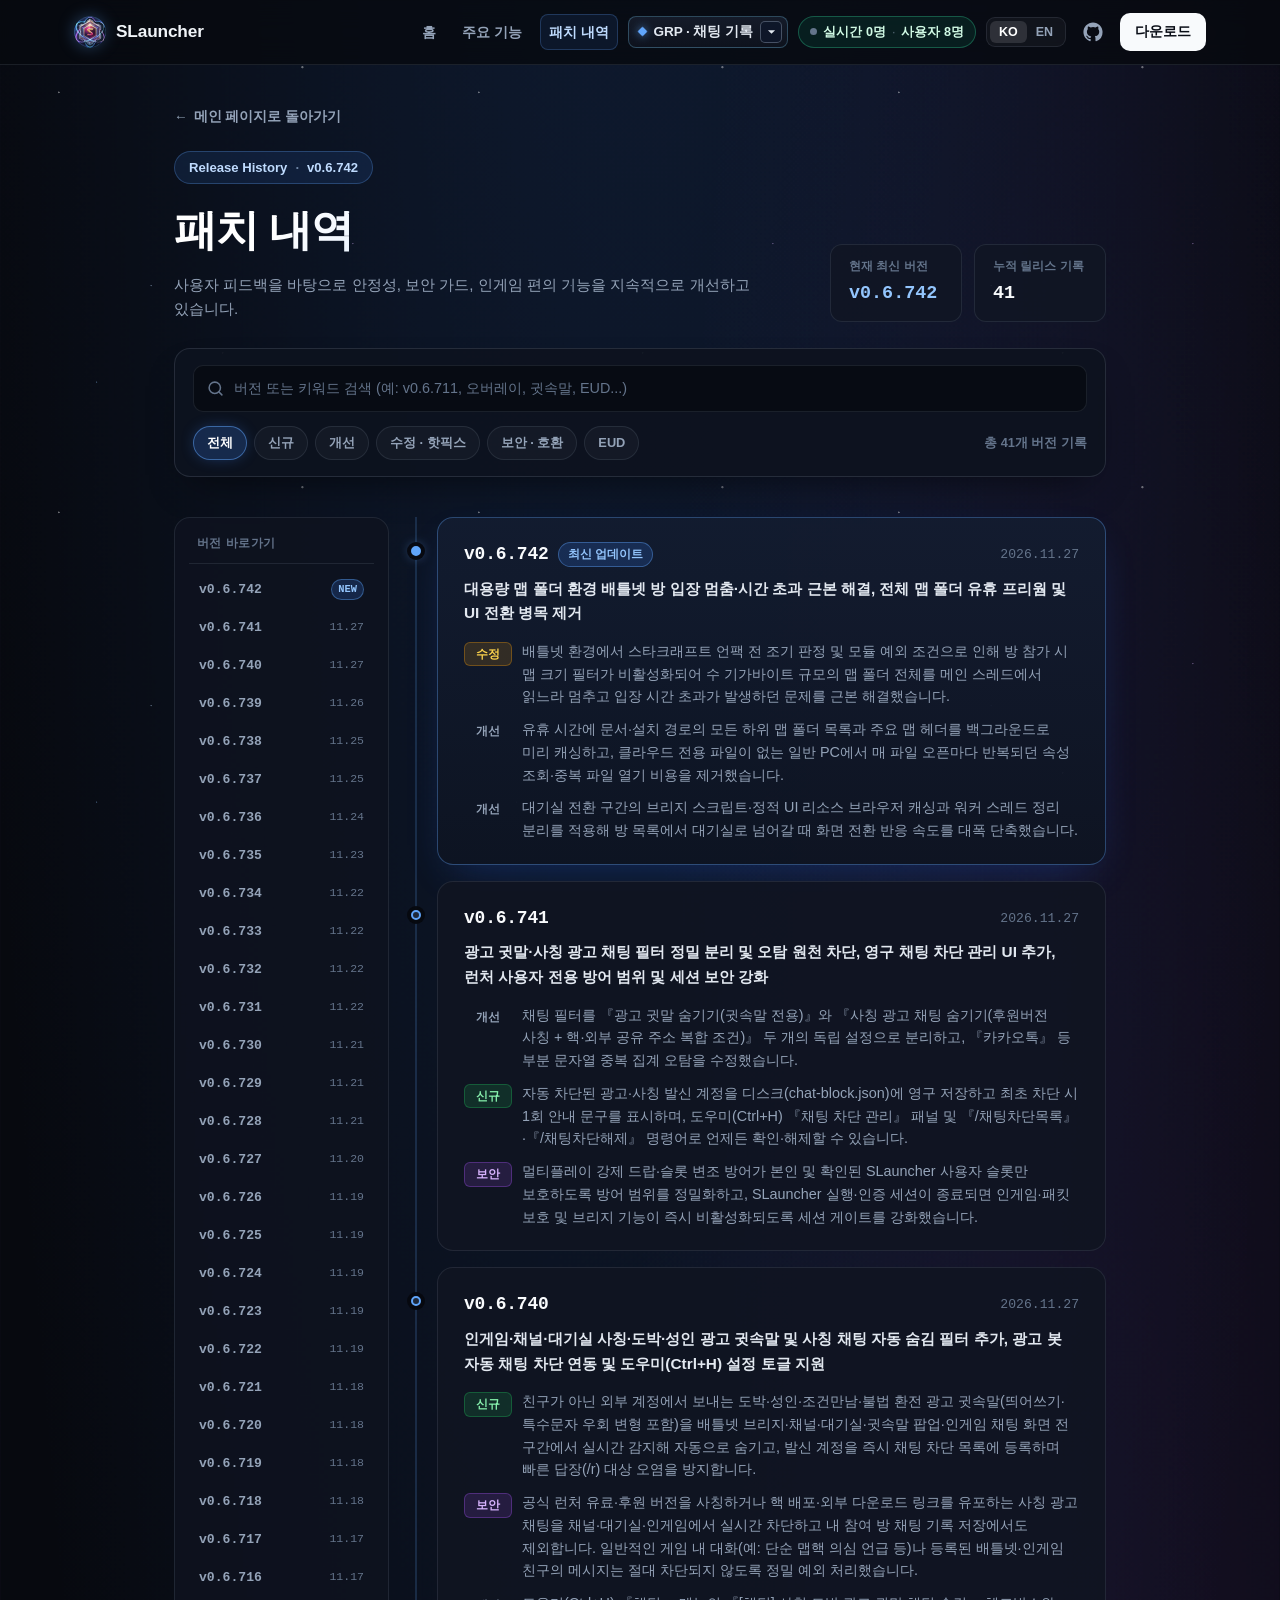
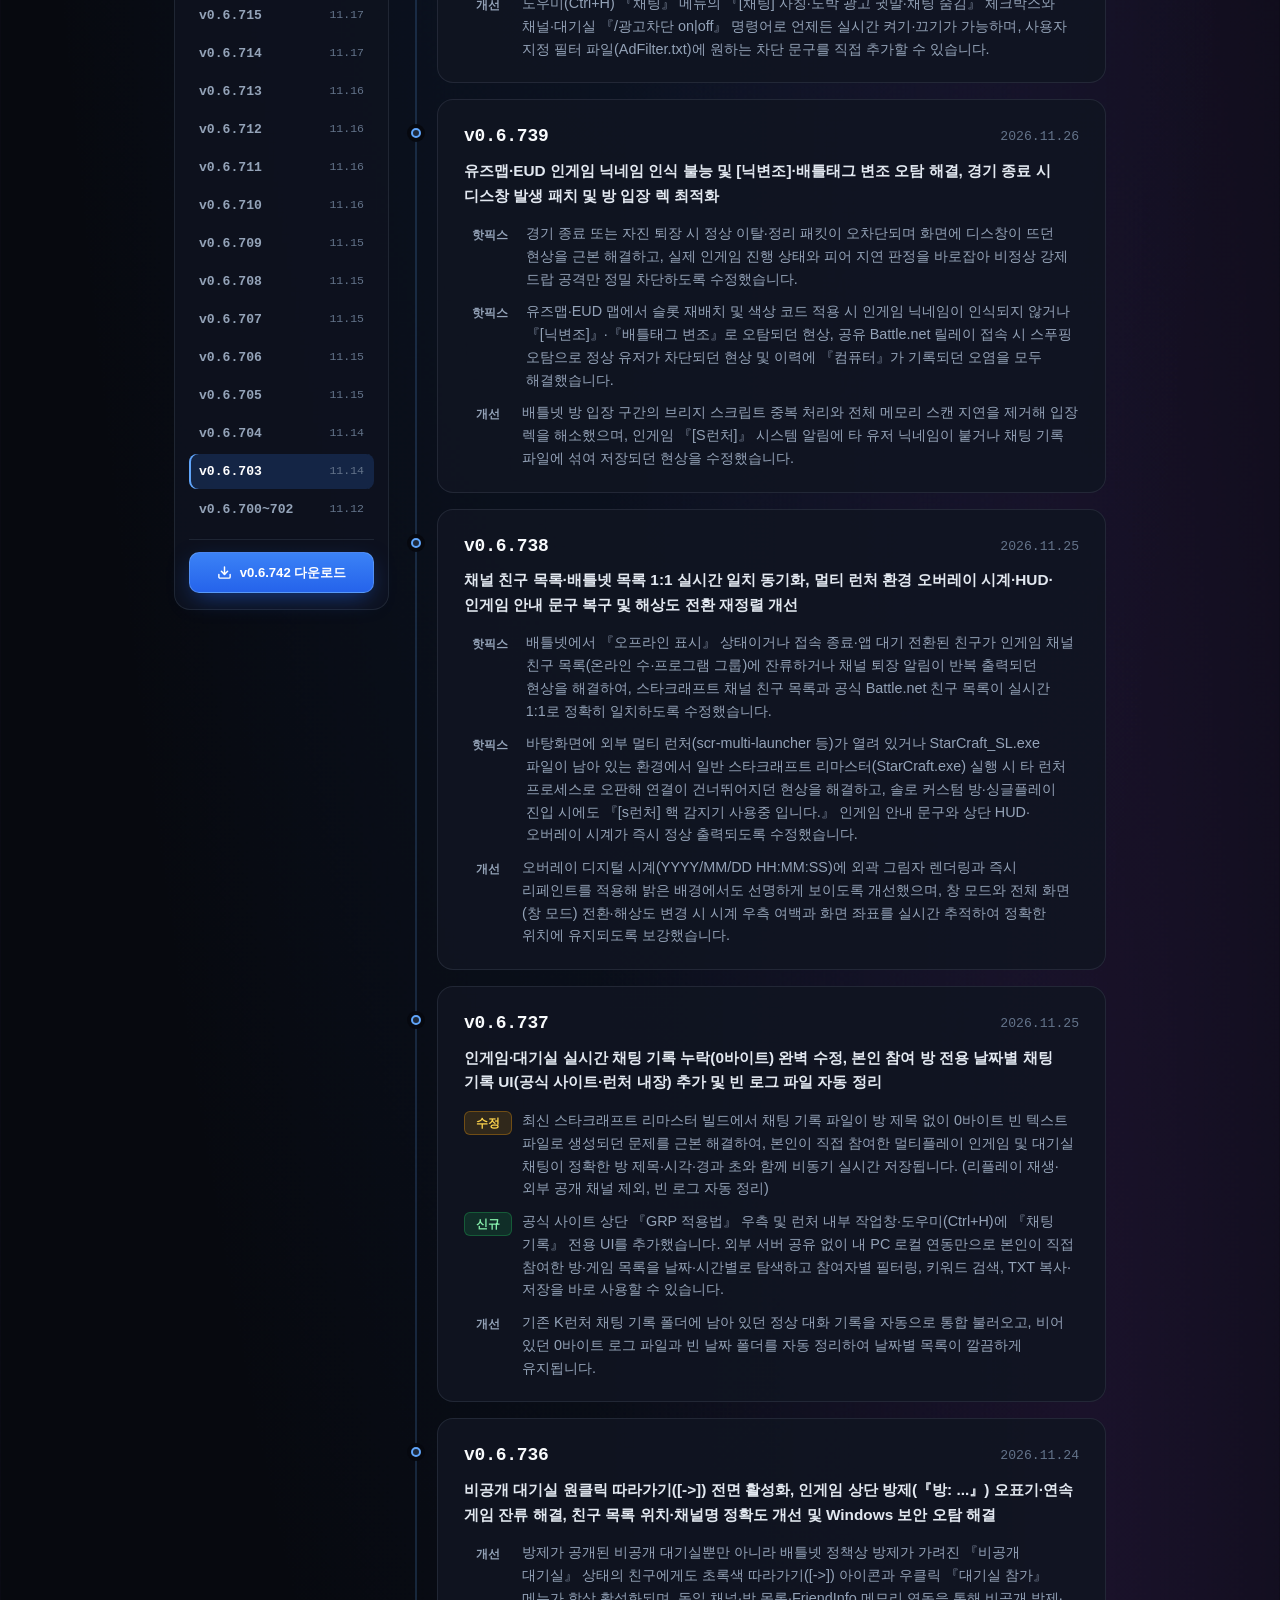
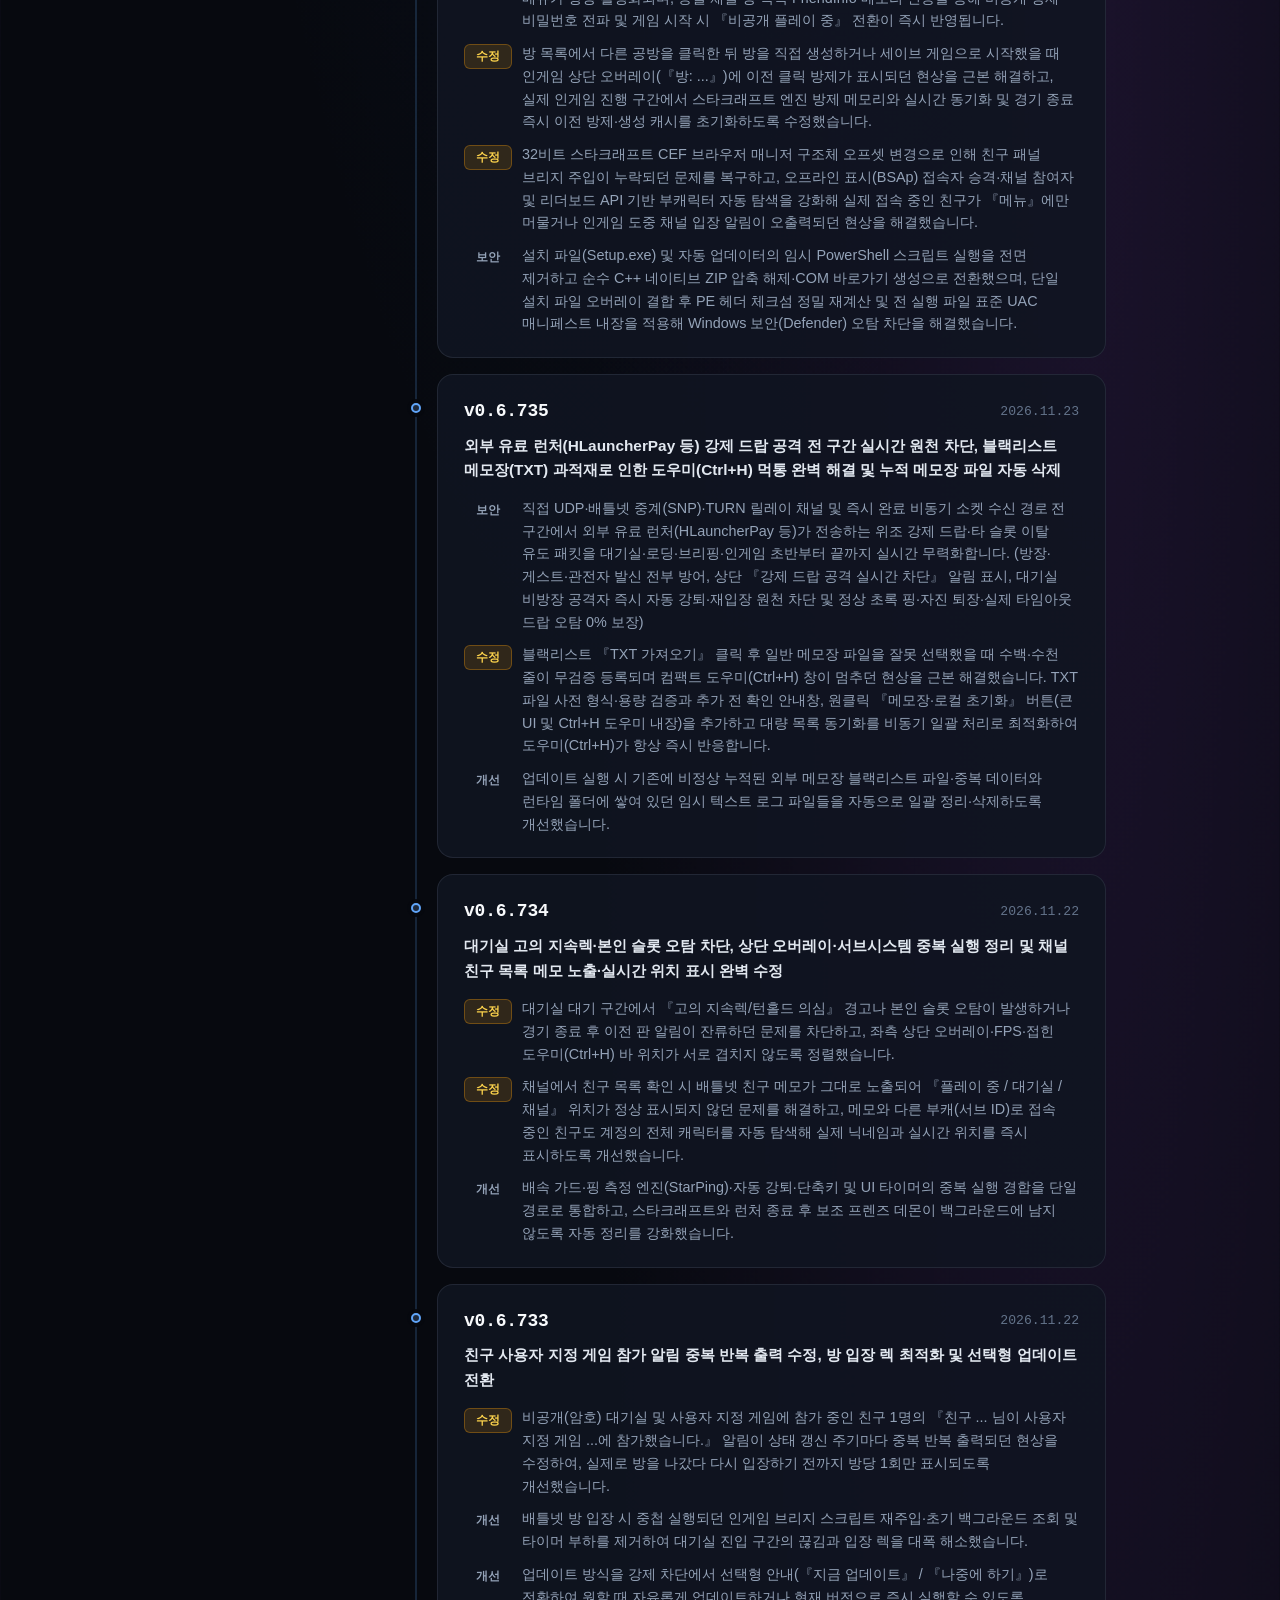
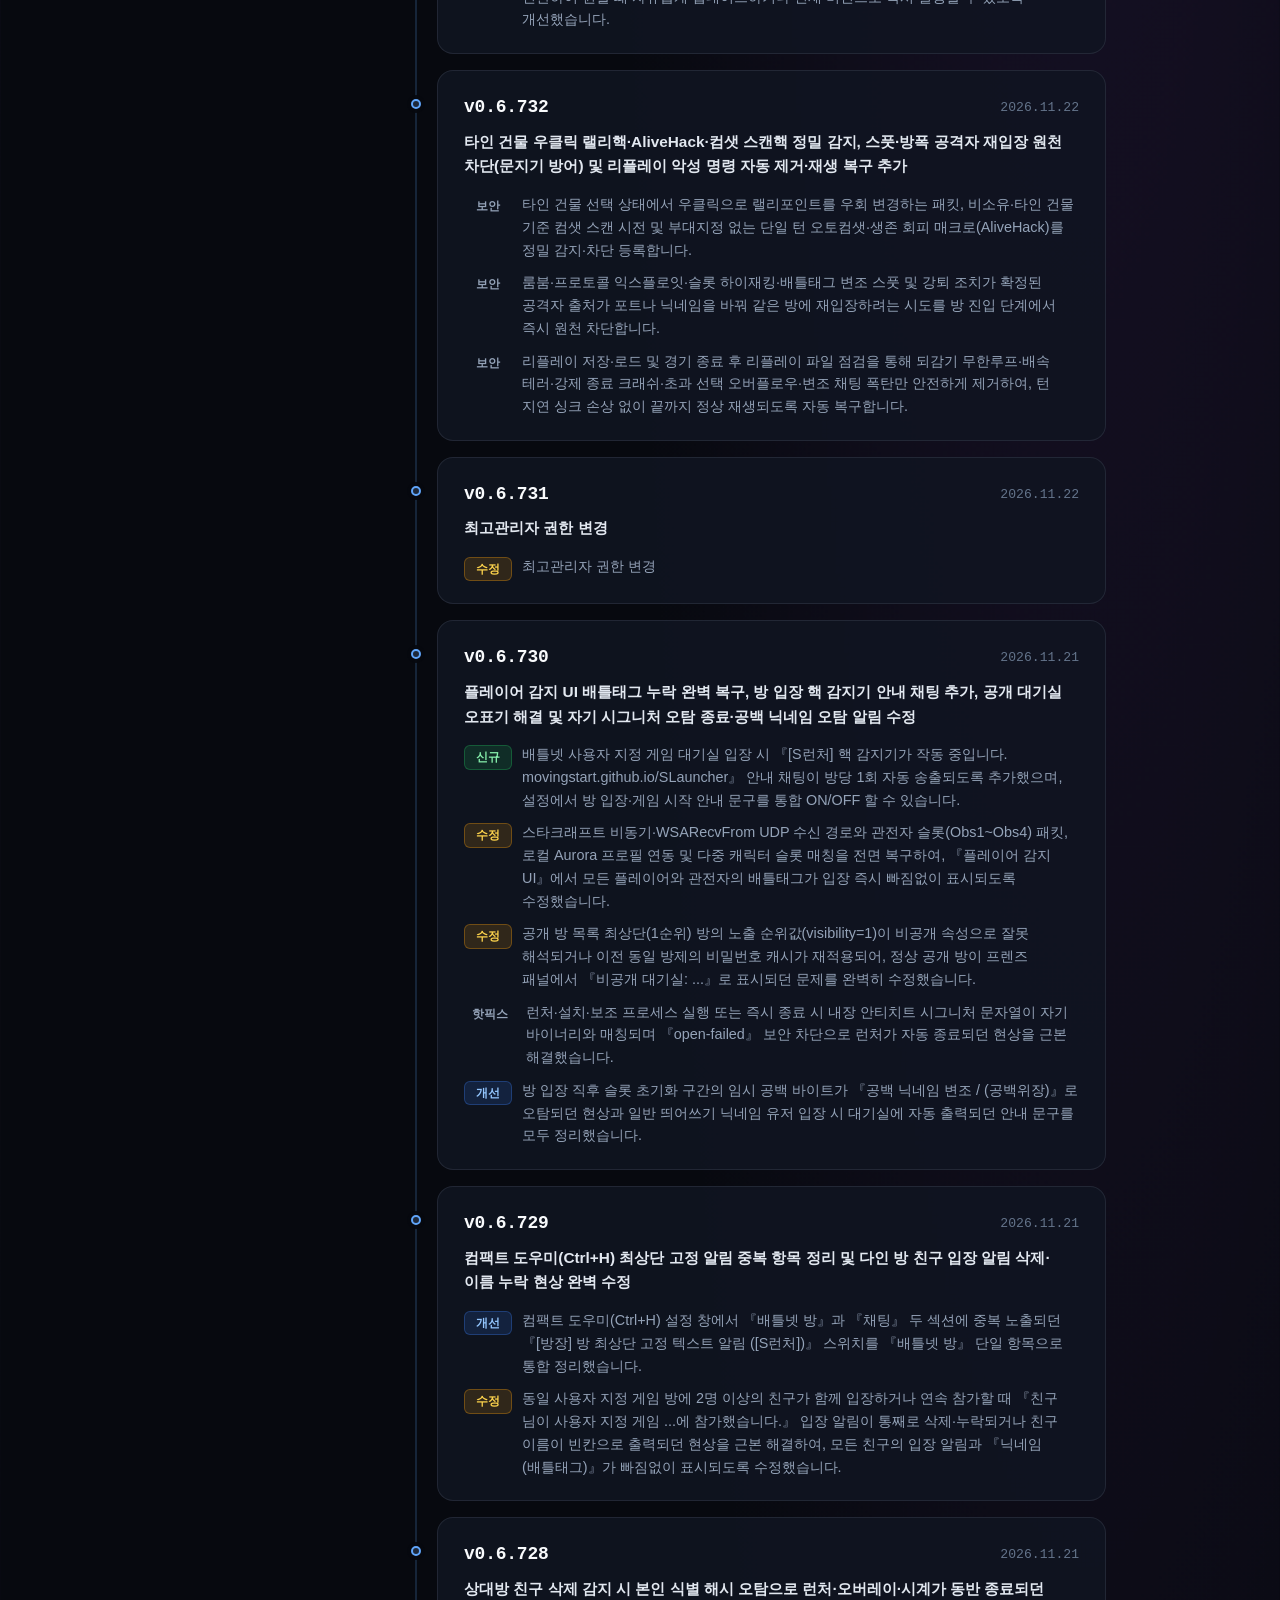
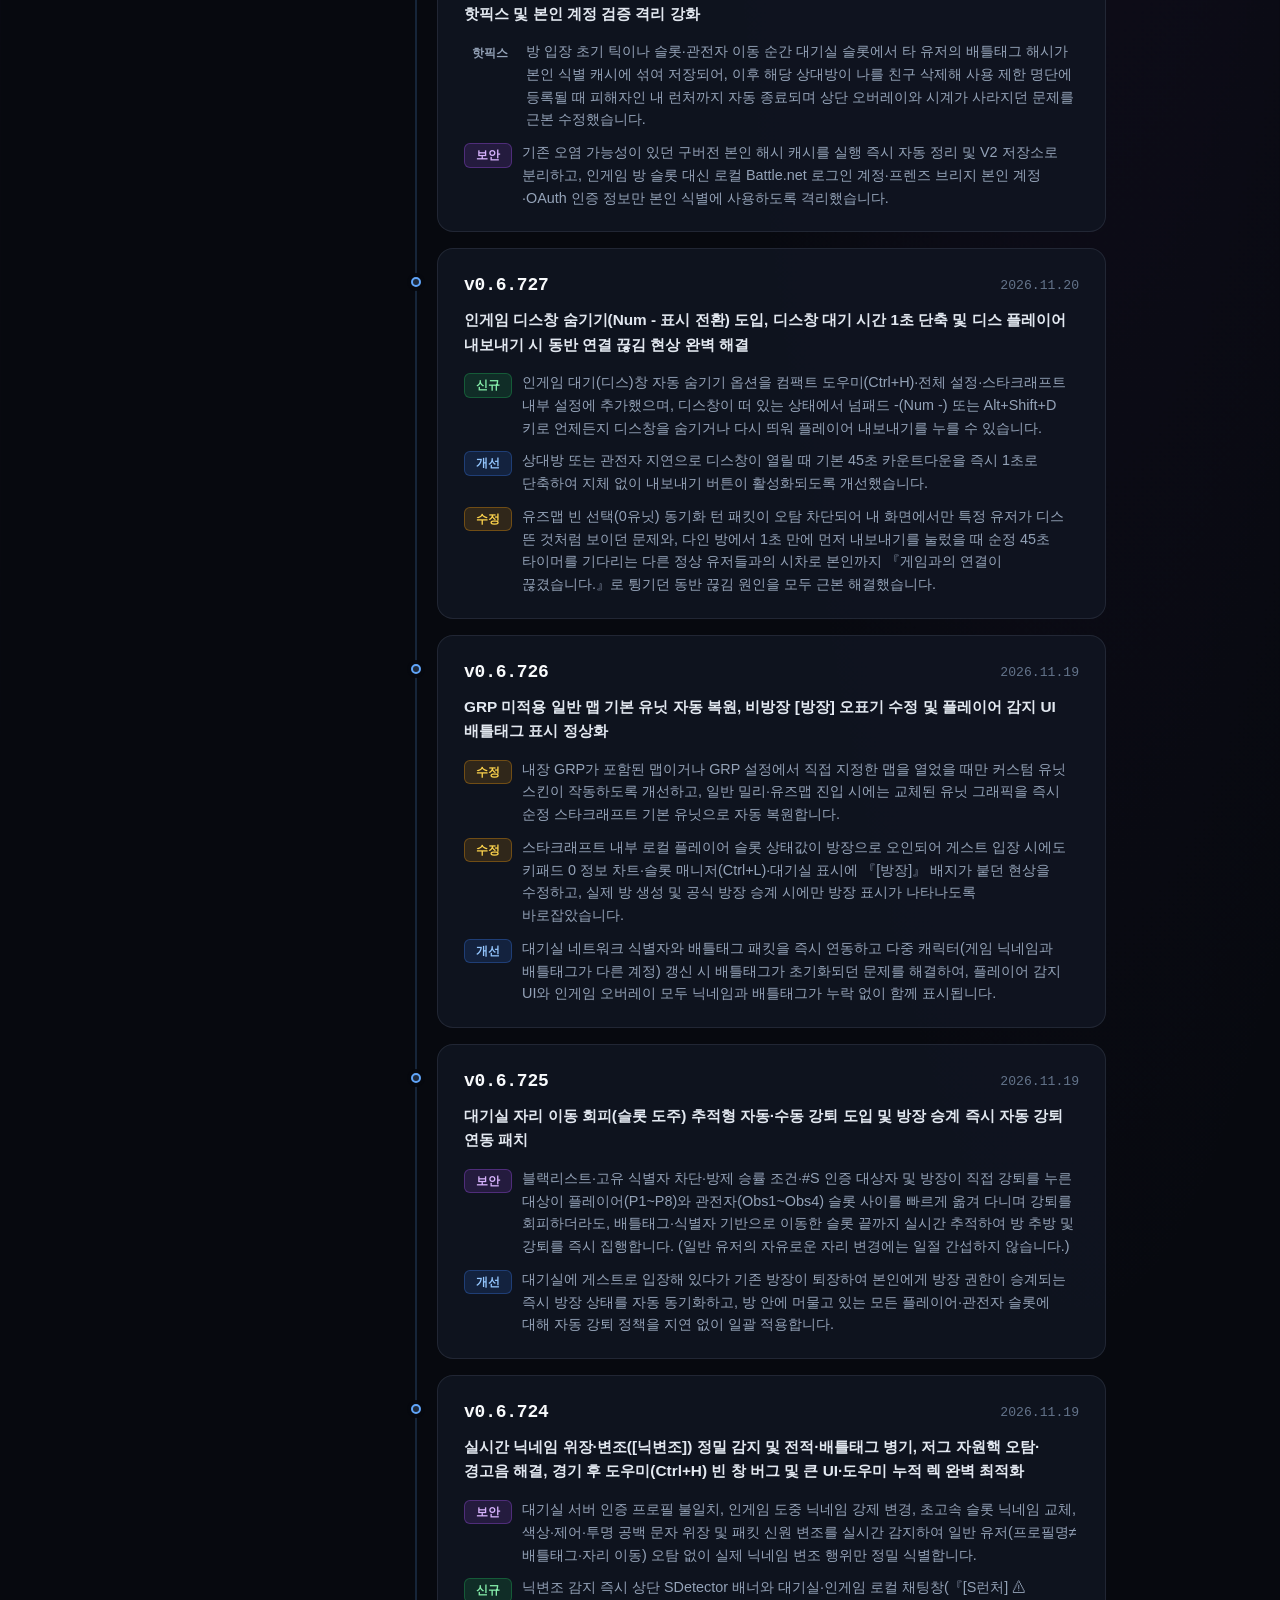
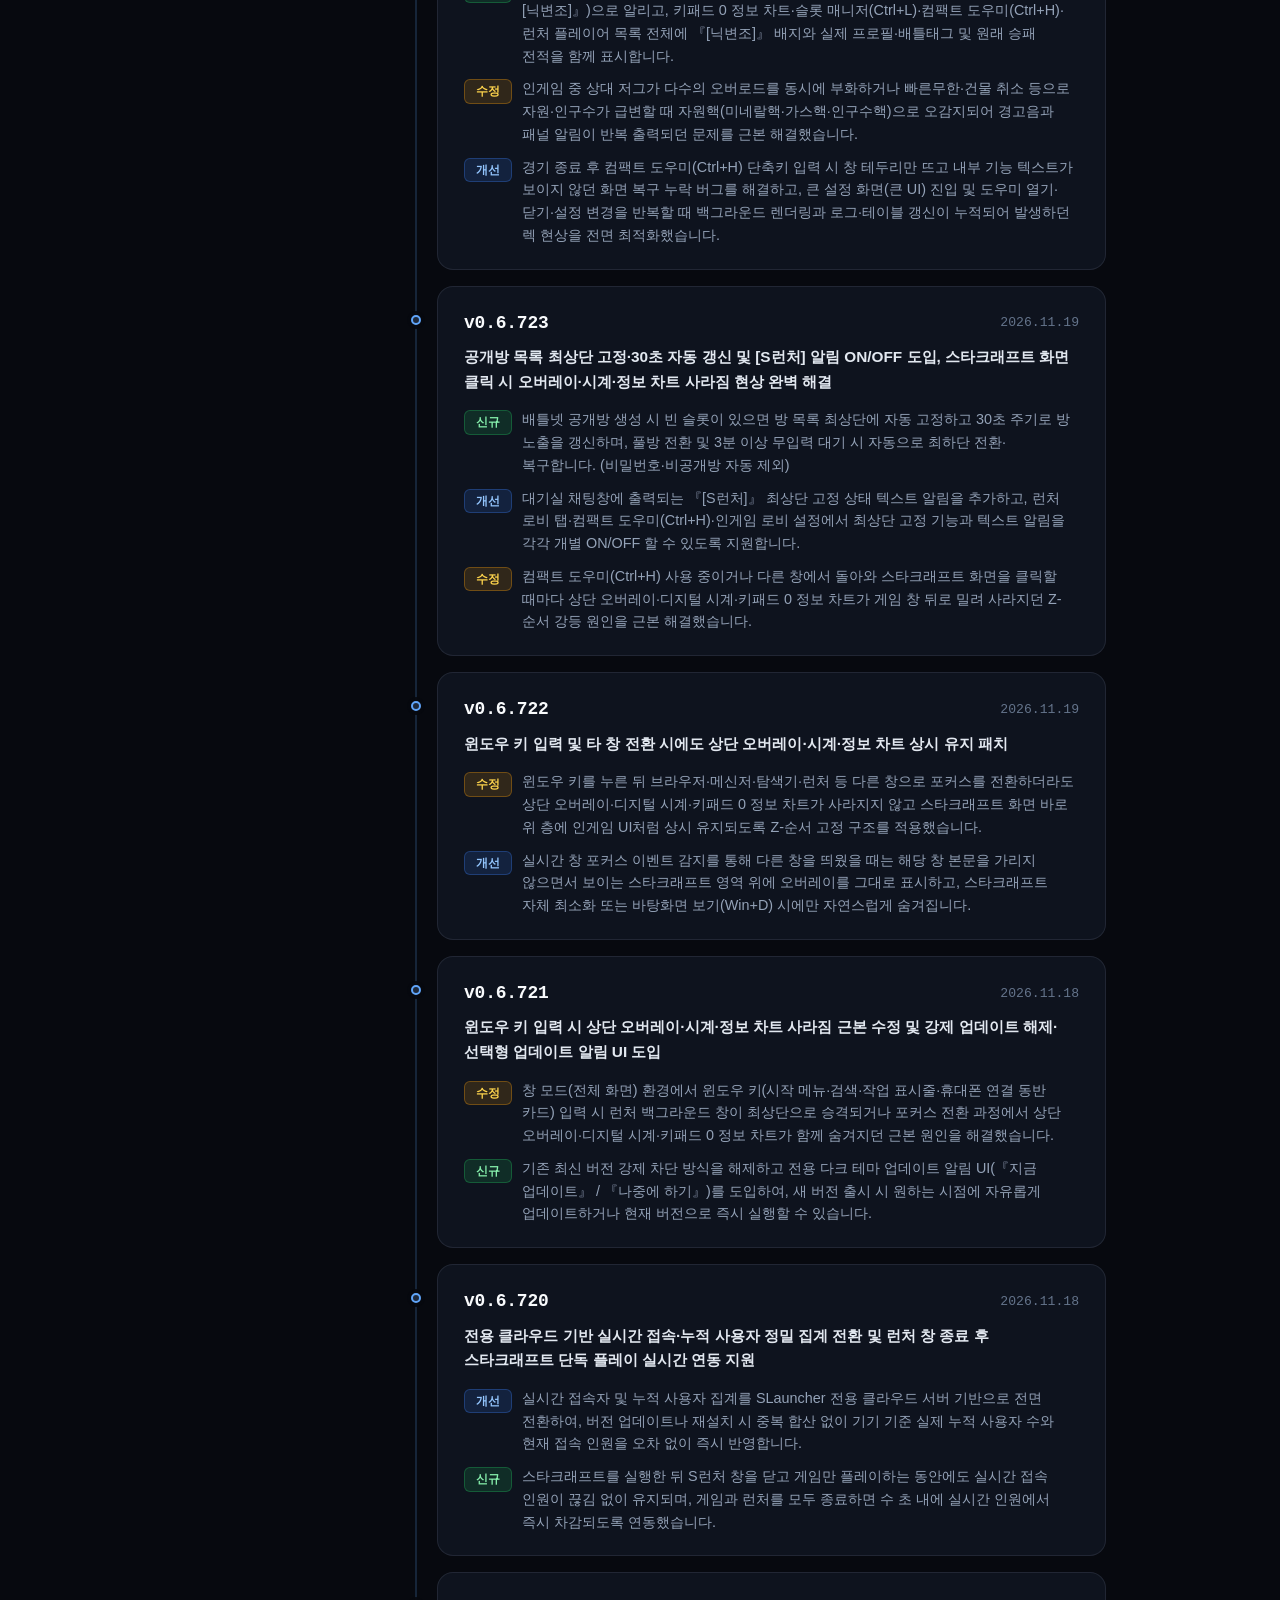
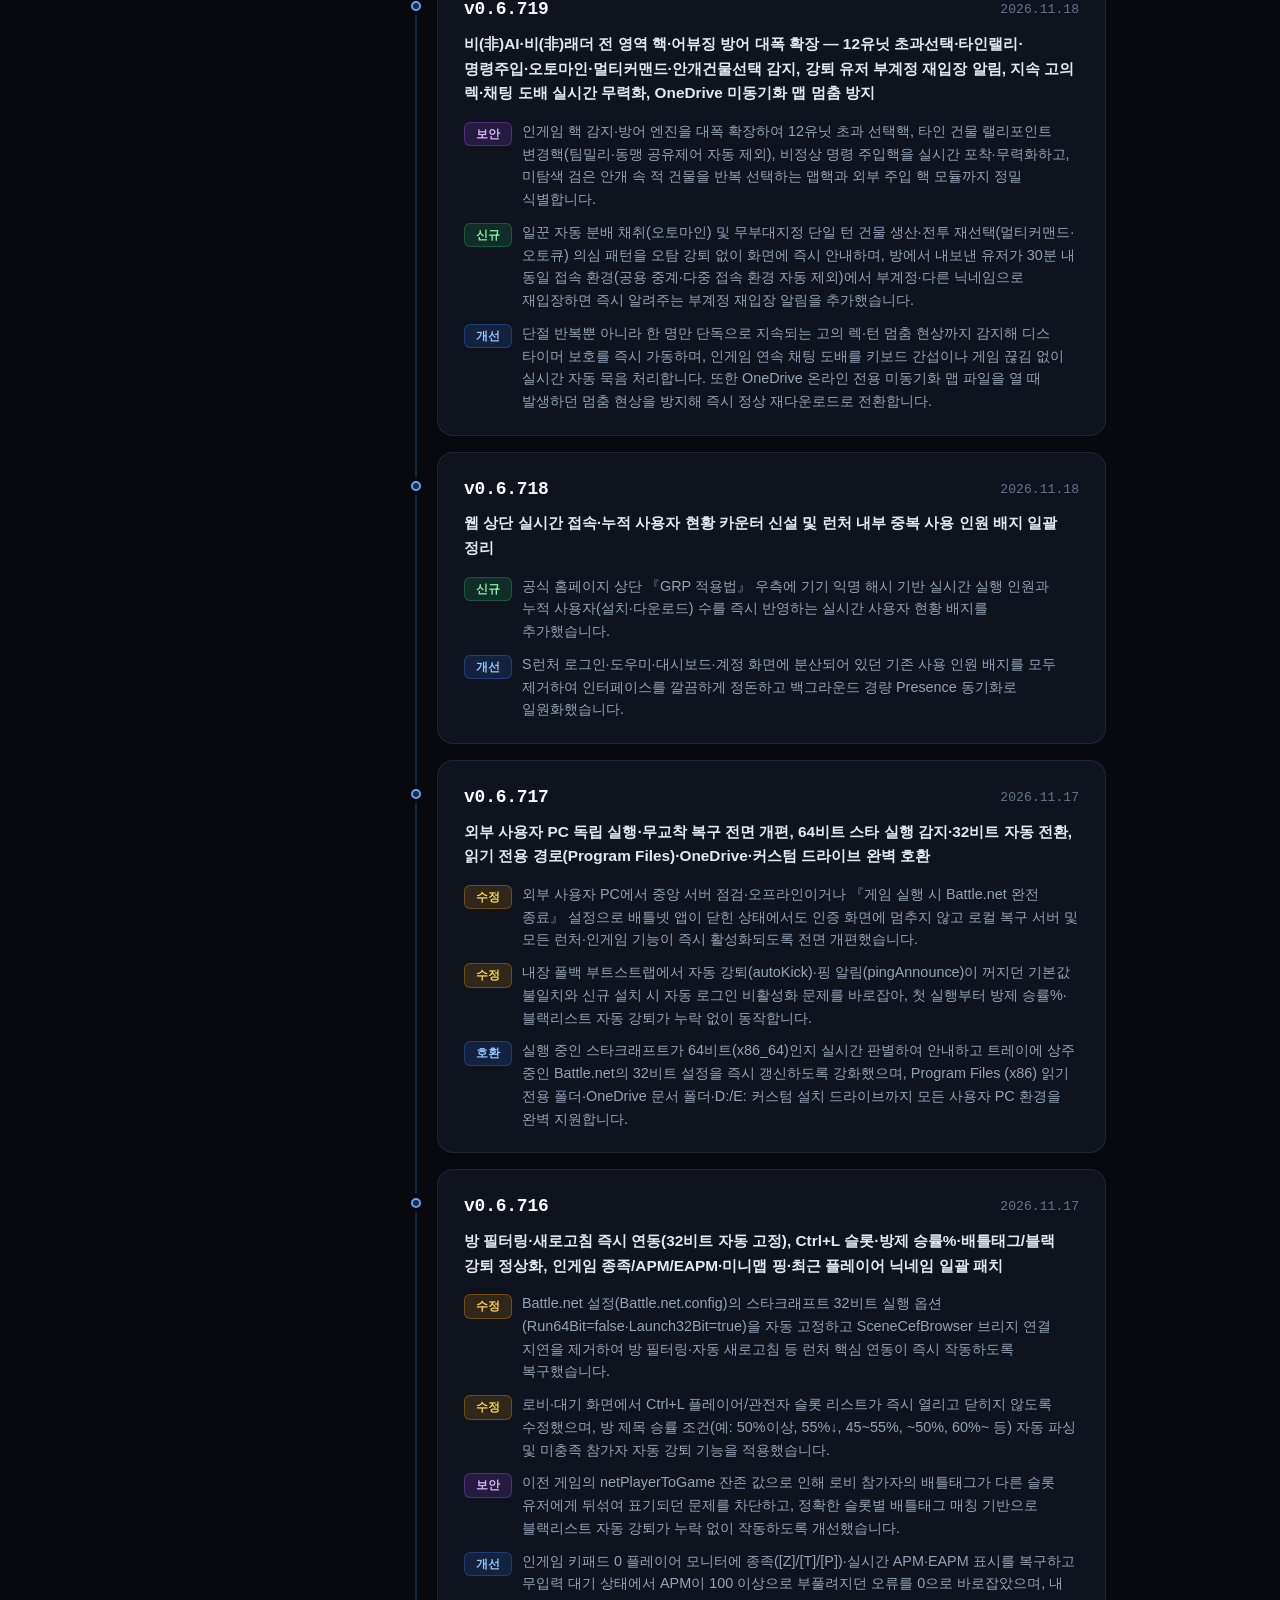
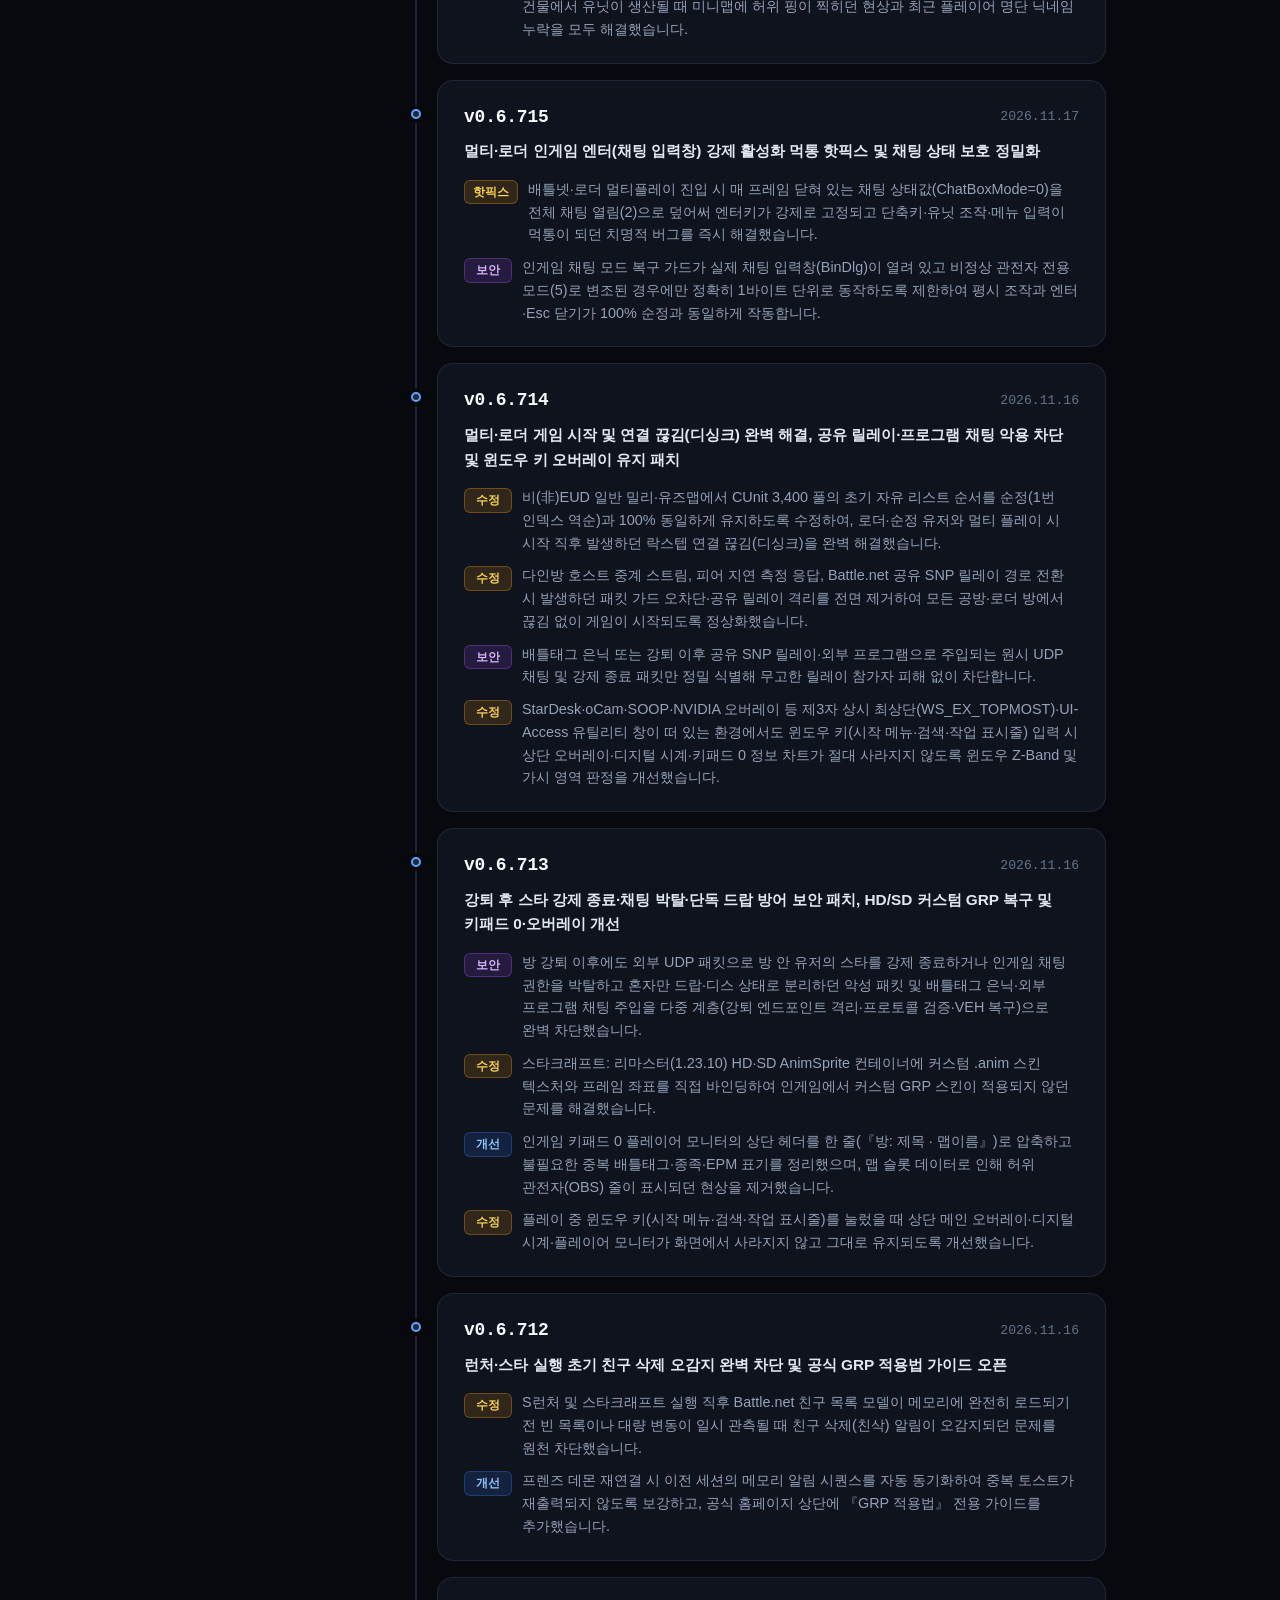
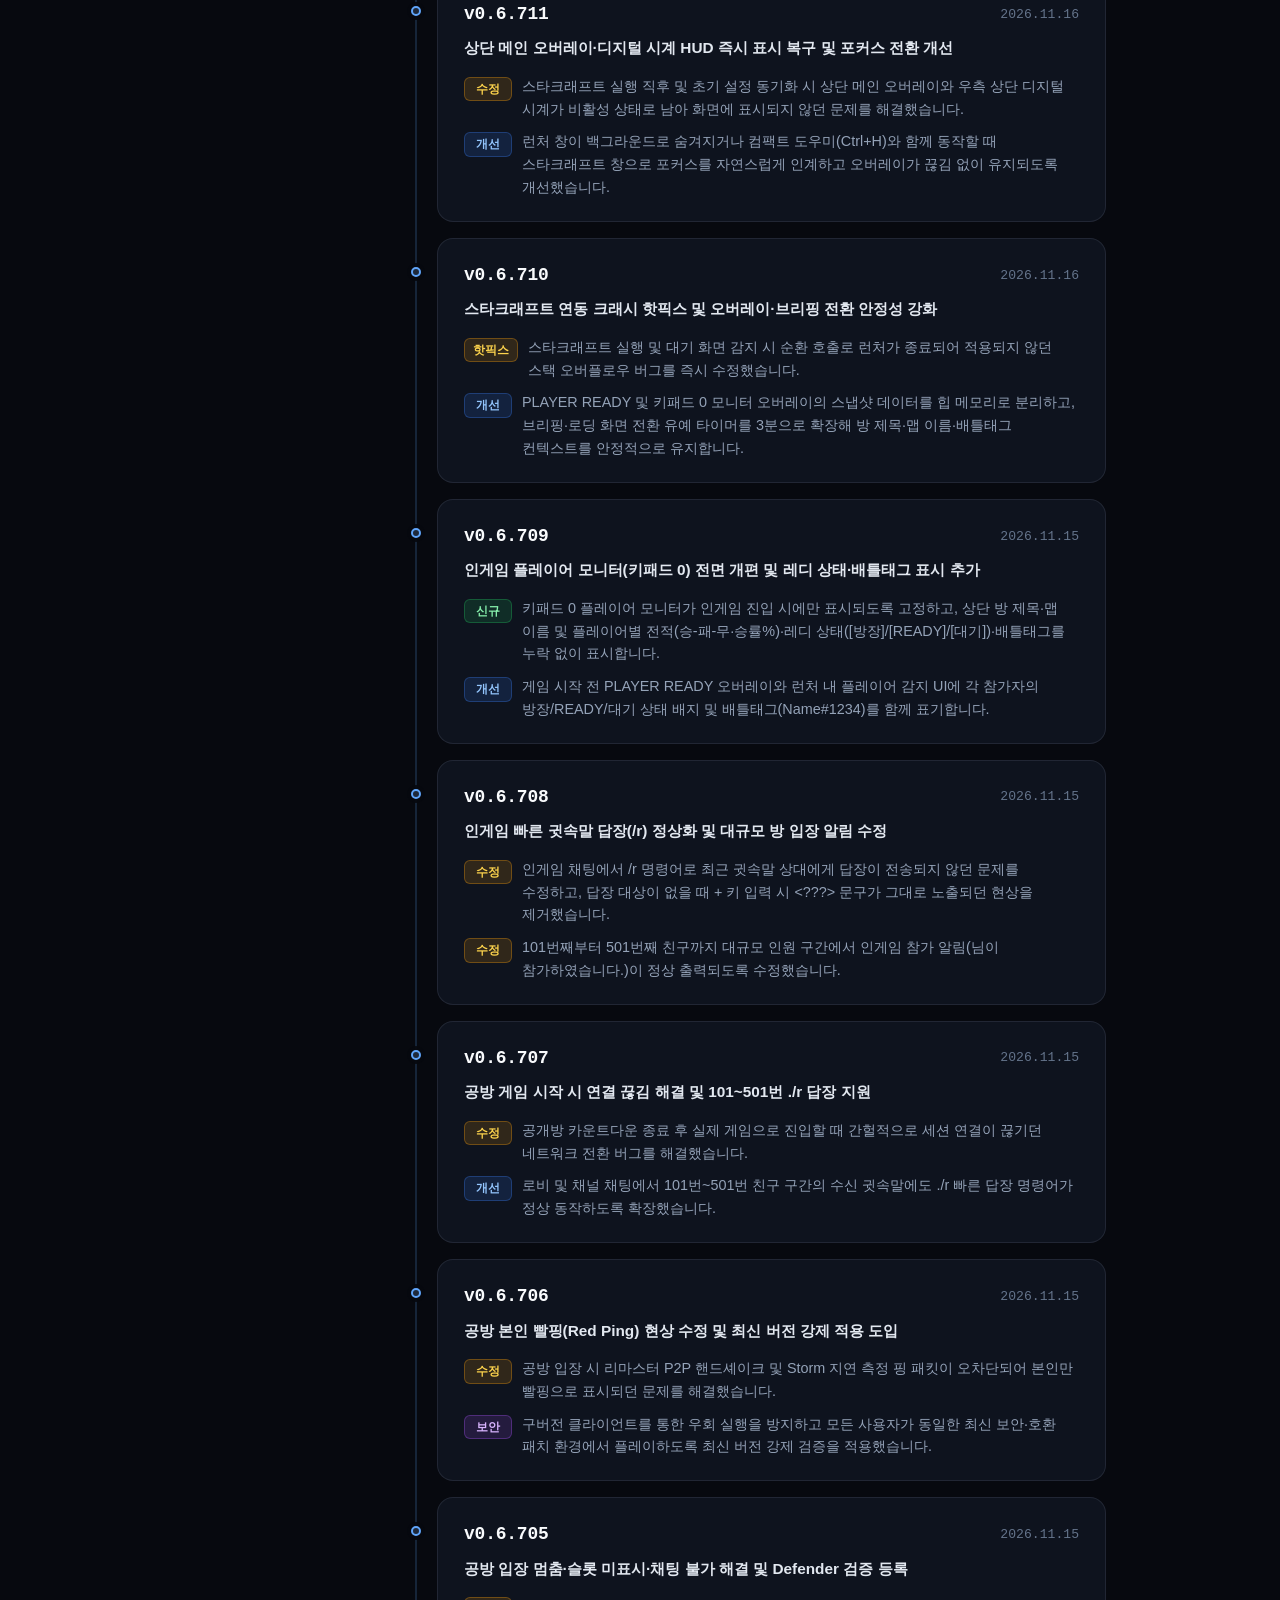
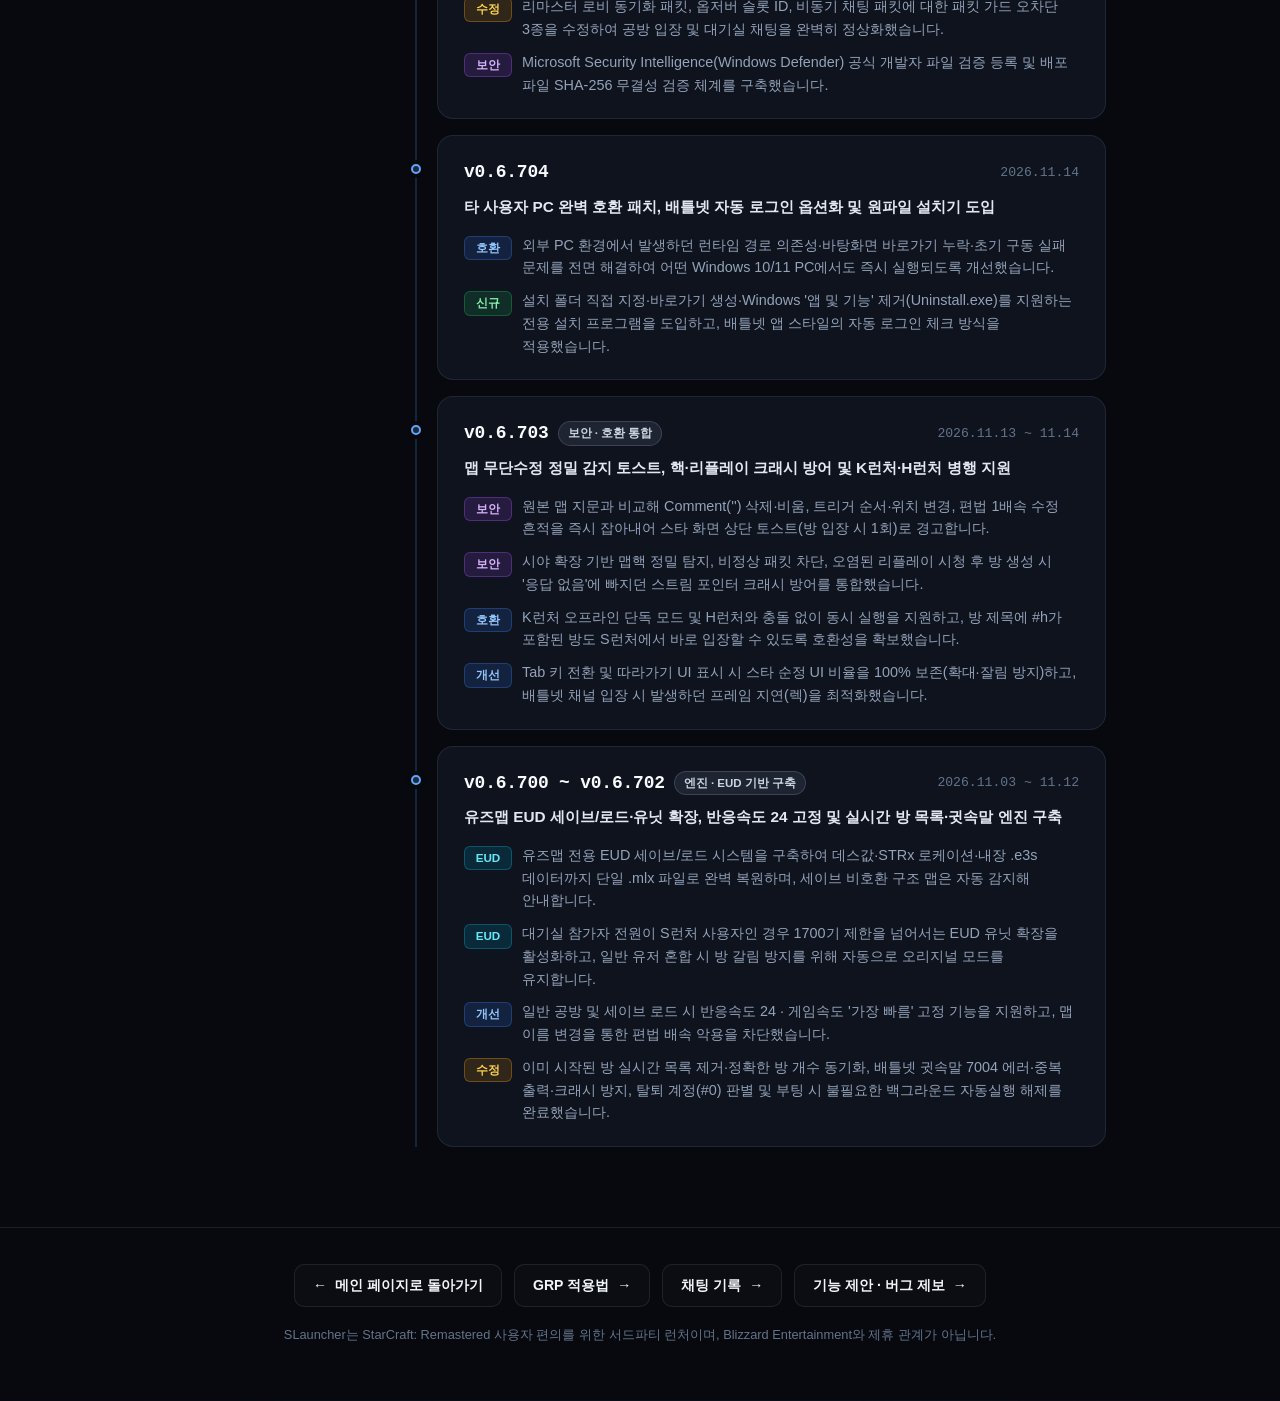
==== commit 6e96f9eb: "Update website and manifest for v0.6.742" ====
--- a/changelog.html
+++ b/changelog.html
@@ -10,7 +10,7 @@
   <meta property="og:description" content="StarCraft: Remastered 통합 런처 SLauncher의 전체 버전별 업데이트 기록" />
   <meta property="og:image" content="./assets/img/logo.png" />
   <link rel="icon" href="./favicon.ico" />
-  <link rel="stylesheet" href="./assets/css/style.css?v=0.6.741-1" />
+  <link rel="stylesheet" href="./assets/css/style.css?v=0.6.742-1" />
 </head>
 <body id="top" class="changelog-page">
   <div class="starfield" aria-hidden="true"></div>
@@ -111,7 +111,7 @@
             <div class="hero-pill cl-pill">
               <span data-i18n="clPillLabel">Release History</span>
               <span class="dot">·</span>
-              <span id="hero-version">v0.6.741</span>
+              <span id="hero-version">v0.6.742</span>
             </div>
             <h1 class="cl-title" data-i18n="patchTitle">패치 내역</h1>
             <p class="cl-subtitle" data-i18n="patchSub">
@@ -122,11 +122,11 @@
           <div class="cl-stat-cards">
             <div class="cl-stat-box">
               <span class="cl-stat-label" data-i18n="clStatLatest">현재 최신 버전</span>
-              <strong id="cl-latest-ver" class="cl-stat-val accent">v0.6.741</strong>
+              <strong id="cl-latest-ver" class="cl-stat-val accent">v0.6.742</strong>
             </div>
             <div class="cl-stat-box">
               <span class="cl-stat-label" data-i18n="clStatTotal">누적 릴리스 기록</span>
-              <strong id="cl-total-count" class="cl-stat-val">40</strong>
+              <strong id="cl-total-count" class="cl-stat-val">41</strong>
             </div>
           </div>
         </div>
@@ -172,9 +172,13 @@
           <div class="cl-sidebar-box">
             <div class="cl-sidebar-title" data-i18n="clSidebarTitle">버전 바로가기</div>
             <nav id="cl-version-nav" class="cl-version-nav">
-              <a href="#ver-v0-6-741" class="cl-ver-link active" data-target-ver="v0.6.741">
+              <a href="#ver-v0-6-742" class="cl-ver-link active" data-target-ver="v0.6.742">
+                <span class="cl-ver-name">v0.6.742</span>
+                <span class="cl-ver-dot-latest">NEW</span>
+              </a>
+              <a href="#ver-v0-6-741" class="cl-ver-link" data-target-ver="v0.6.741">
                 <span class="cl-ver-name">v0.6.741</span>
-                <span class="cl-ver-dot-latest">NEW</span>
+                <span class="cl-ver-mini-date">11.27</span>
               </a>
               <a href="#ver-v0-6-740" class="cl-ver-link" data-target-ver="v0.6.740">
                 <span class="cl-ver-name">v0.6.740</span>
@@ -335,13 +339,13 @@
             </nav>
 
             <div class="cl-sidebar-cta">
-              <a id="btn-download-setup" href="https://github.com/MOVINGSTART/SLauncher/releases/download/v0.6.741/SLauncher-0.6.741-win-setup.exe" class="btn btn-primary btn-sm cl-dl-btn">
+              <a id="btn-download-setup" href="https://github.com/MOVINGSTART/SLauncher/releases/download/v0.6.742/SLauncher-0.6.742-win-setup.exe" class="btn btn-primary btn-sm cl-dl-btn">
                 <svg viewBox="0 0 24 24" width="15" height="15" fill="none" stroke="currentColor" stroke-width="2.3" stroke-linecap="round" stroke-linejoin="round" aria-hidden="true">
                   <path d="M21 15v4a2 2 0 0 1-2 2H5a2 2 0 0 1-2-2v-4"/>
                   <polyline points="7 10 12 15 17 10"/>
                   <line x1="12" y1="15" x2="12" y2="3"/>
                 </svg>
-                <span id="btn-download-label">v0.6.741 다운로드</span>
+                <span id="btn-download-label">v0.6.742 다운로드</span>
               </a>
             </div>
           </div>
@@ -357,12 +361,37 @@
           </div>
 
           <div class="patch-timeline cl-rail-timeline">
-            <!-- v0.6.741 (Latest) -->
-            <article id="ver-v0-6-741" class="patch-card patch-card-latest" data-patch-ver="v0.6.741">
+            <!-- v0.6.742 (Latest) -->
+            <article id="ver-v0-6-742" class="patch-card patch-card-latest" data-patch-ver="v0.6.742">
+              <div class="patch-head">
+                <div class="patch-ver-group">
+                  <span class="patch-ver">v0.6.742</span>
+                  <span class="patch-badge badge-latest" data-i18n="patchBadgeLatest">최신 업데이트</span>
+                </div>
+                <time class="patch-date" datetime="2026-11-27">2026.11.27</time>
+              </div>
+              <p class="patch-summary" data-i18n="p742Summary">대용량 맵 폴더 환경 배틀넷 방 입장 멈춤·시간 초과 근본 해결, 전체 맵 폴더 유휴 프리웜 및 UI 전환 병목 제거</p>
+              <ul class="patch-list">
+                <li data-cat="fix">
+                  <span class="patch-tag tag-fix" data-i18n="tagFix">수정</span>
+                  <span data-i18n="p742Item1">배틀넷 환경에서 스타크래프트 언팩 전 조기 판정 및 모듈 예외 조건으로 인해 방 참가 시 맵 크기 필터가 비활성화되어 수 기가바이트 규모의 맵 폴더 전체를 메인 스레드에서 읽느라 멈추고 입장 시간 초과가 발생하던 문제를 근본 해결했습니다.</span>
+                </li>
+                <li data-cat="improve">
+                  <span class="patch-tag tag-improve" data-i18n="tagImprove">개선</span>
+                  <span data-i18n="p742Item2">유휴 시간에 문서·설치 경로의 모든 하위 맵 폴더 목록과 주요 맵 헤더를 백그라운드로 미리 캐싱하고, 클라우드 전용 파일이 없는 일반 PC에서 매 파일 오픈마다 반복되던 속성 조회·중복 파일 열기 비용을 제거했습니다.</span>
+                </li>
+                <li data-cat="improve">
+                  <span class="patch-tag tag-improve" data-i18n="tagImprove">개선</span>
+                  <span data-i18n="p742Item3">대기실 전환 구간의 브리지 스크립트·정적 UI 리소스 브라우저 캐싱과 워커 스레드 정리 분리를 적용해 방 목록에서 대기실로 넘어갈 때 화면 전환 반응 속도를 대폭 단축했습니다.</span>
+                </li>
+              </ul>
+            </article>
+
+            <!-- v0.6.741 -->
+            <article id="ver-v0-6-741" class="patch-card" data-patch-ver="v0.6.741">
               <div class="patch-head">
                 <div class="patch-ver-group">
                   <span class="patch-ver">v0.6.741</span>
-                  <span class="patch-badge badge-latest" data-i18n="patchBadgeLatest">최신 업데이트</span>
                 </div>
                 <time class="patch-date" datetime="2026-11-27">2026.11.27</time>
               </div>
@@ -1352,6 +1381,6 @@
   </footer>
 
   <div id="toast" class="toast" role="status" aria-live="polite"></div>
-  <script src="./assets/js/main.js?v=0.6.741-1"></script>
+  <script src="./assets/js/main.js?v=0.6.742-1"></script>
 </body>
 </html>
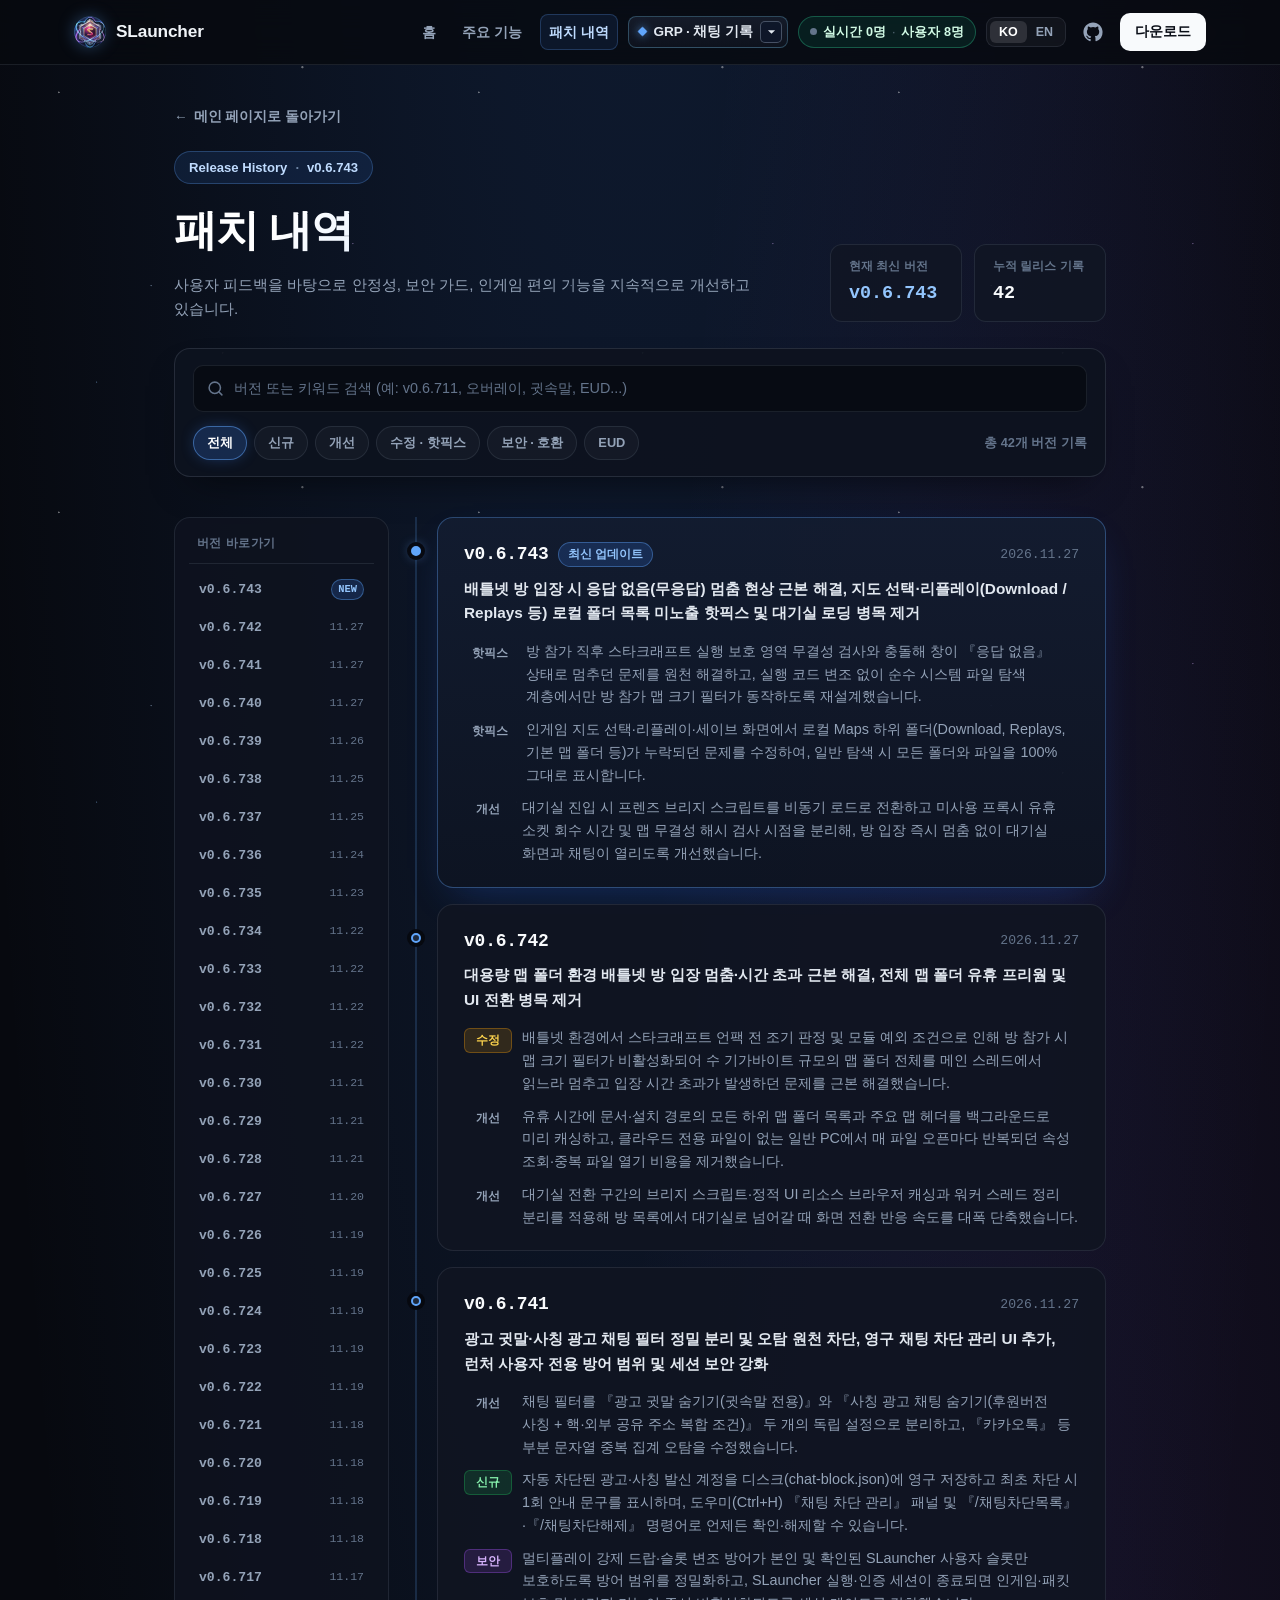
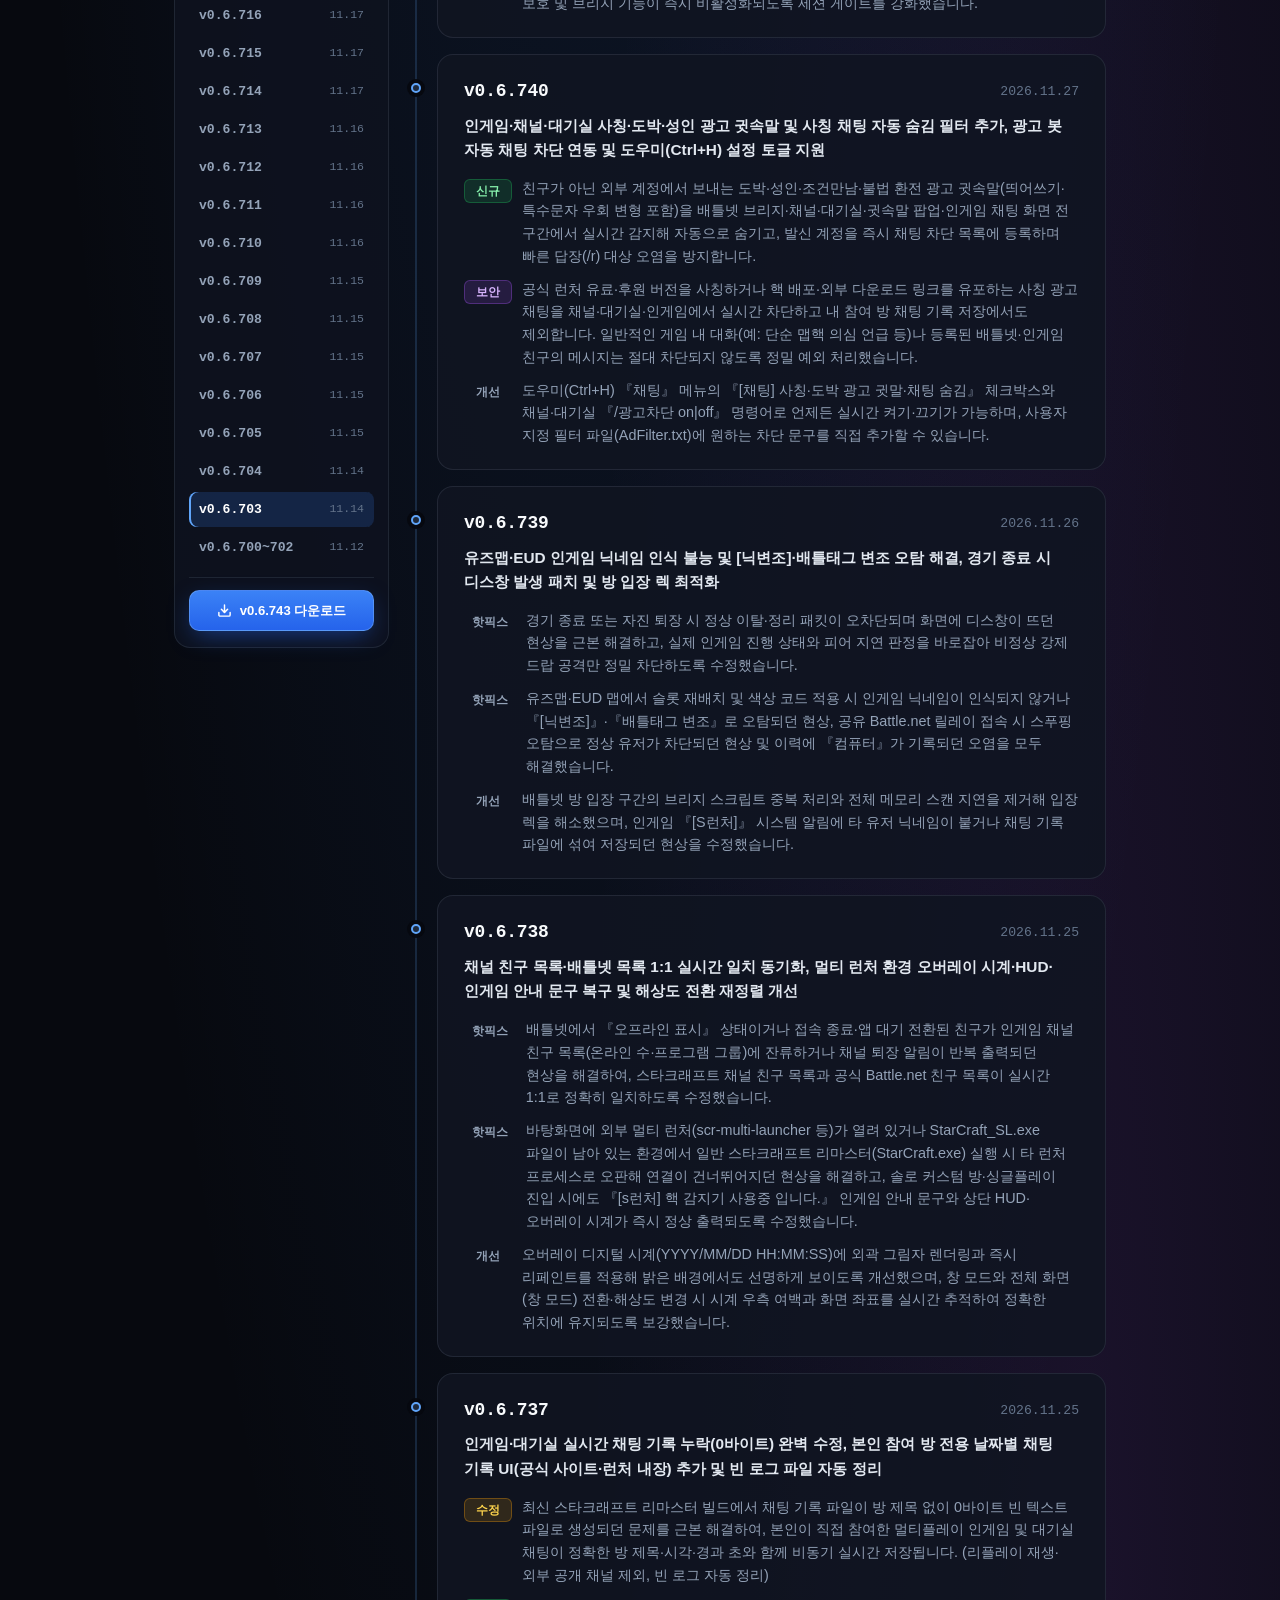
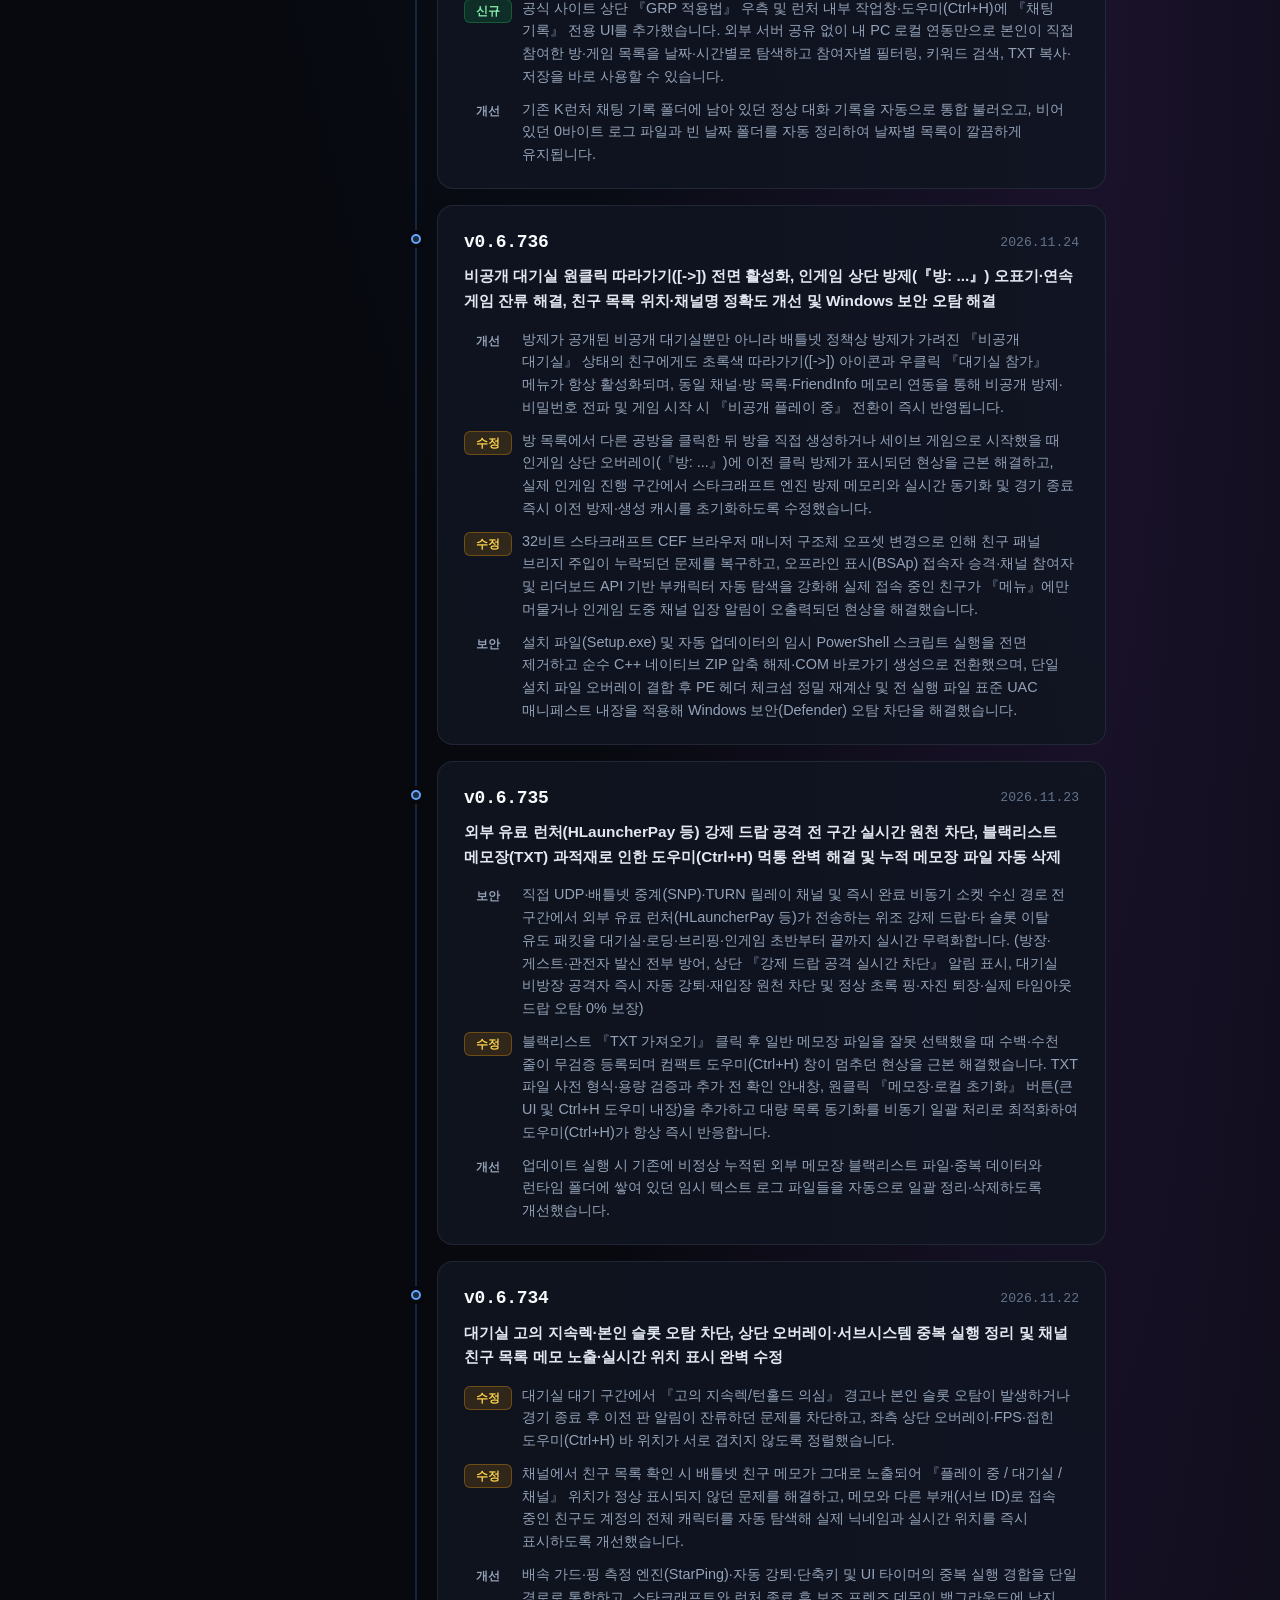
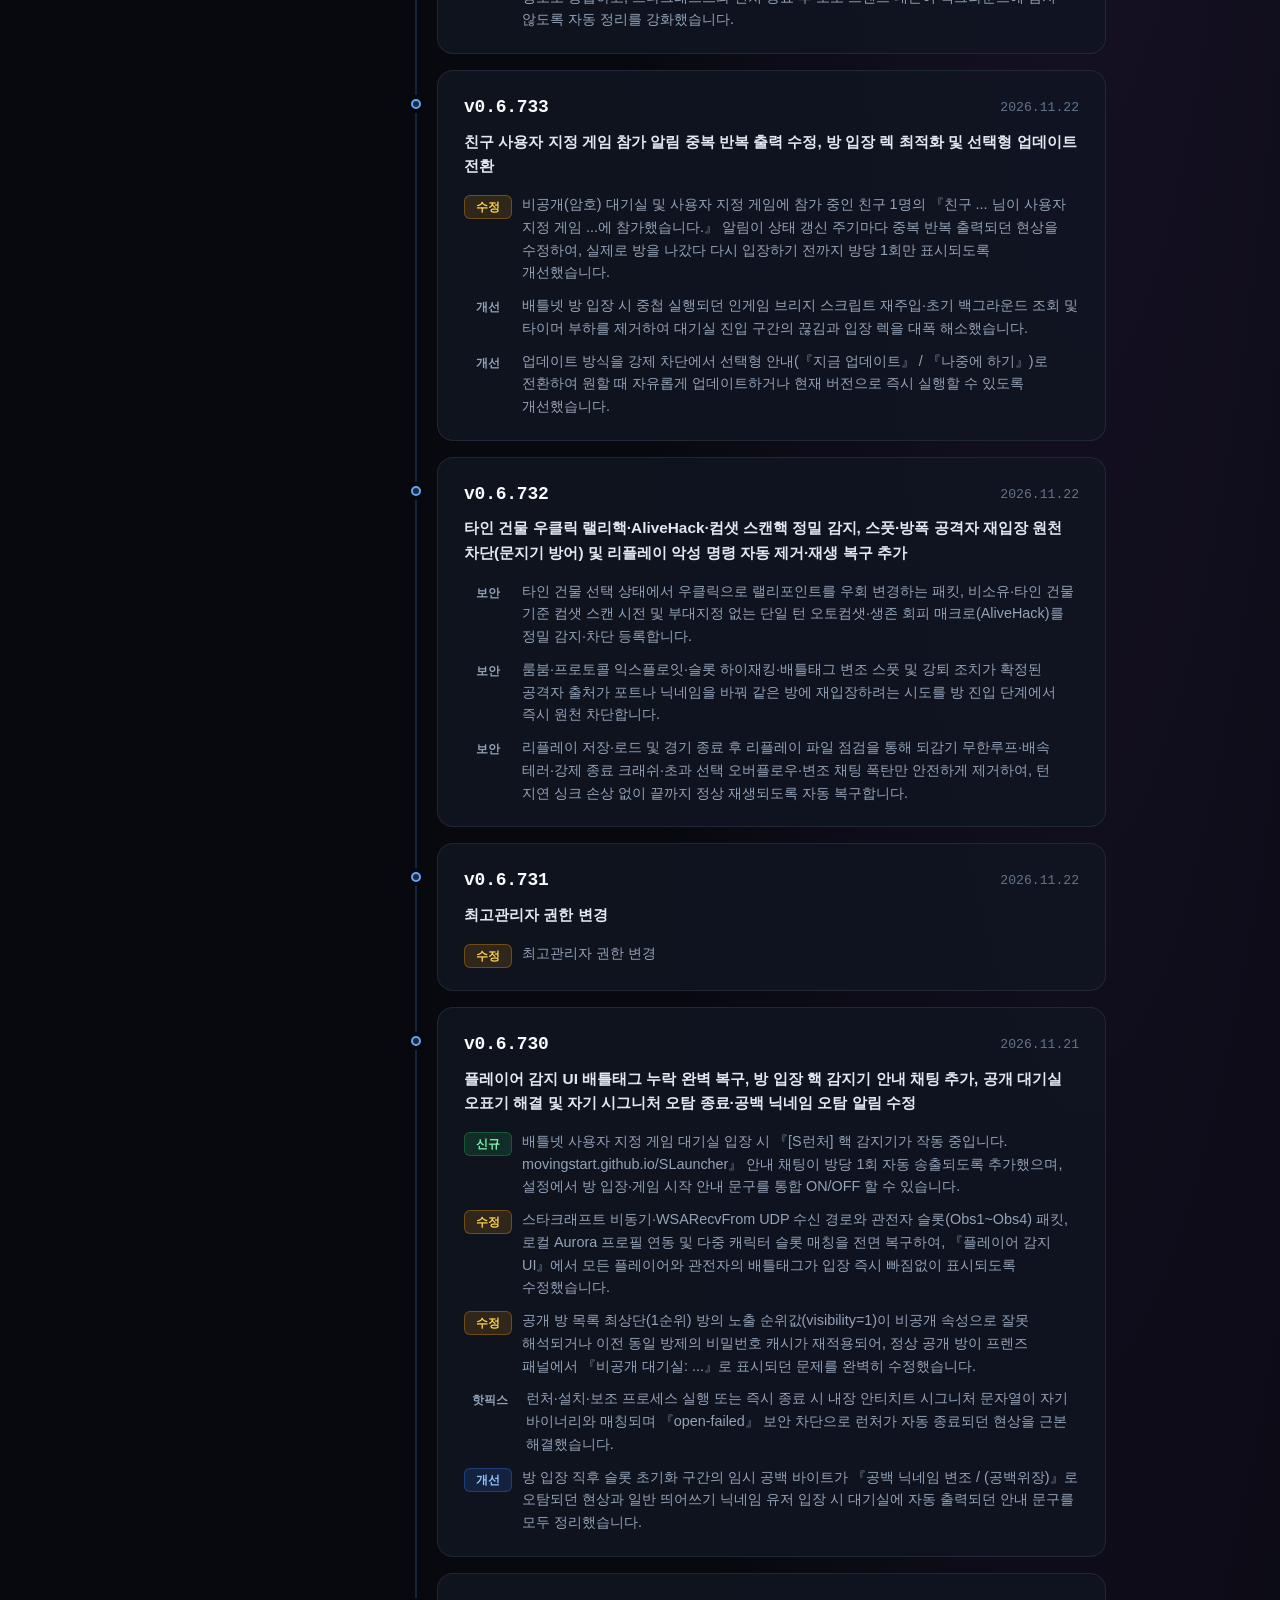
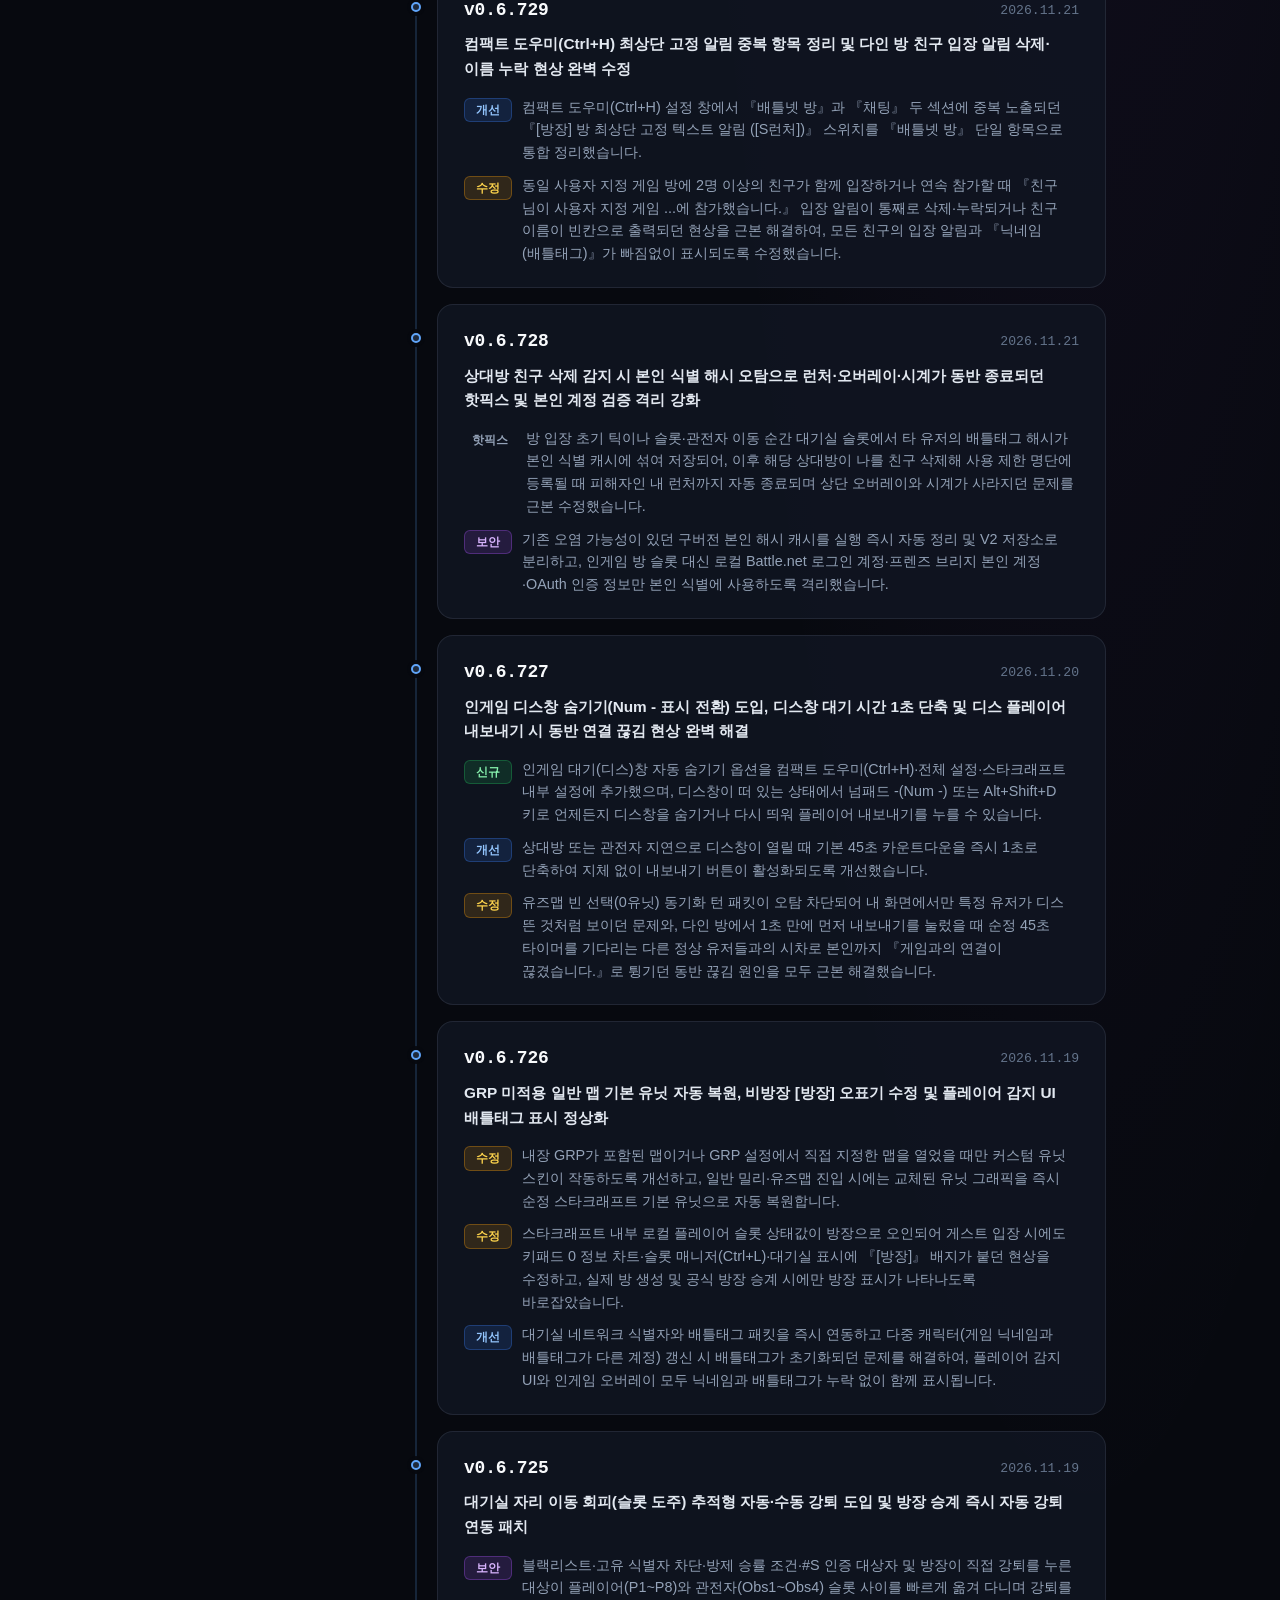
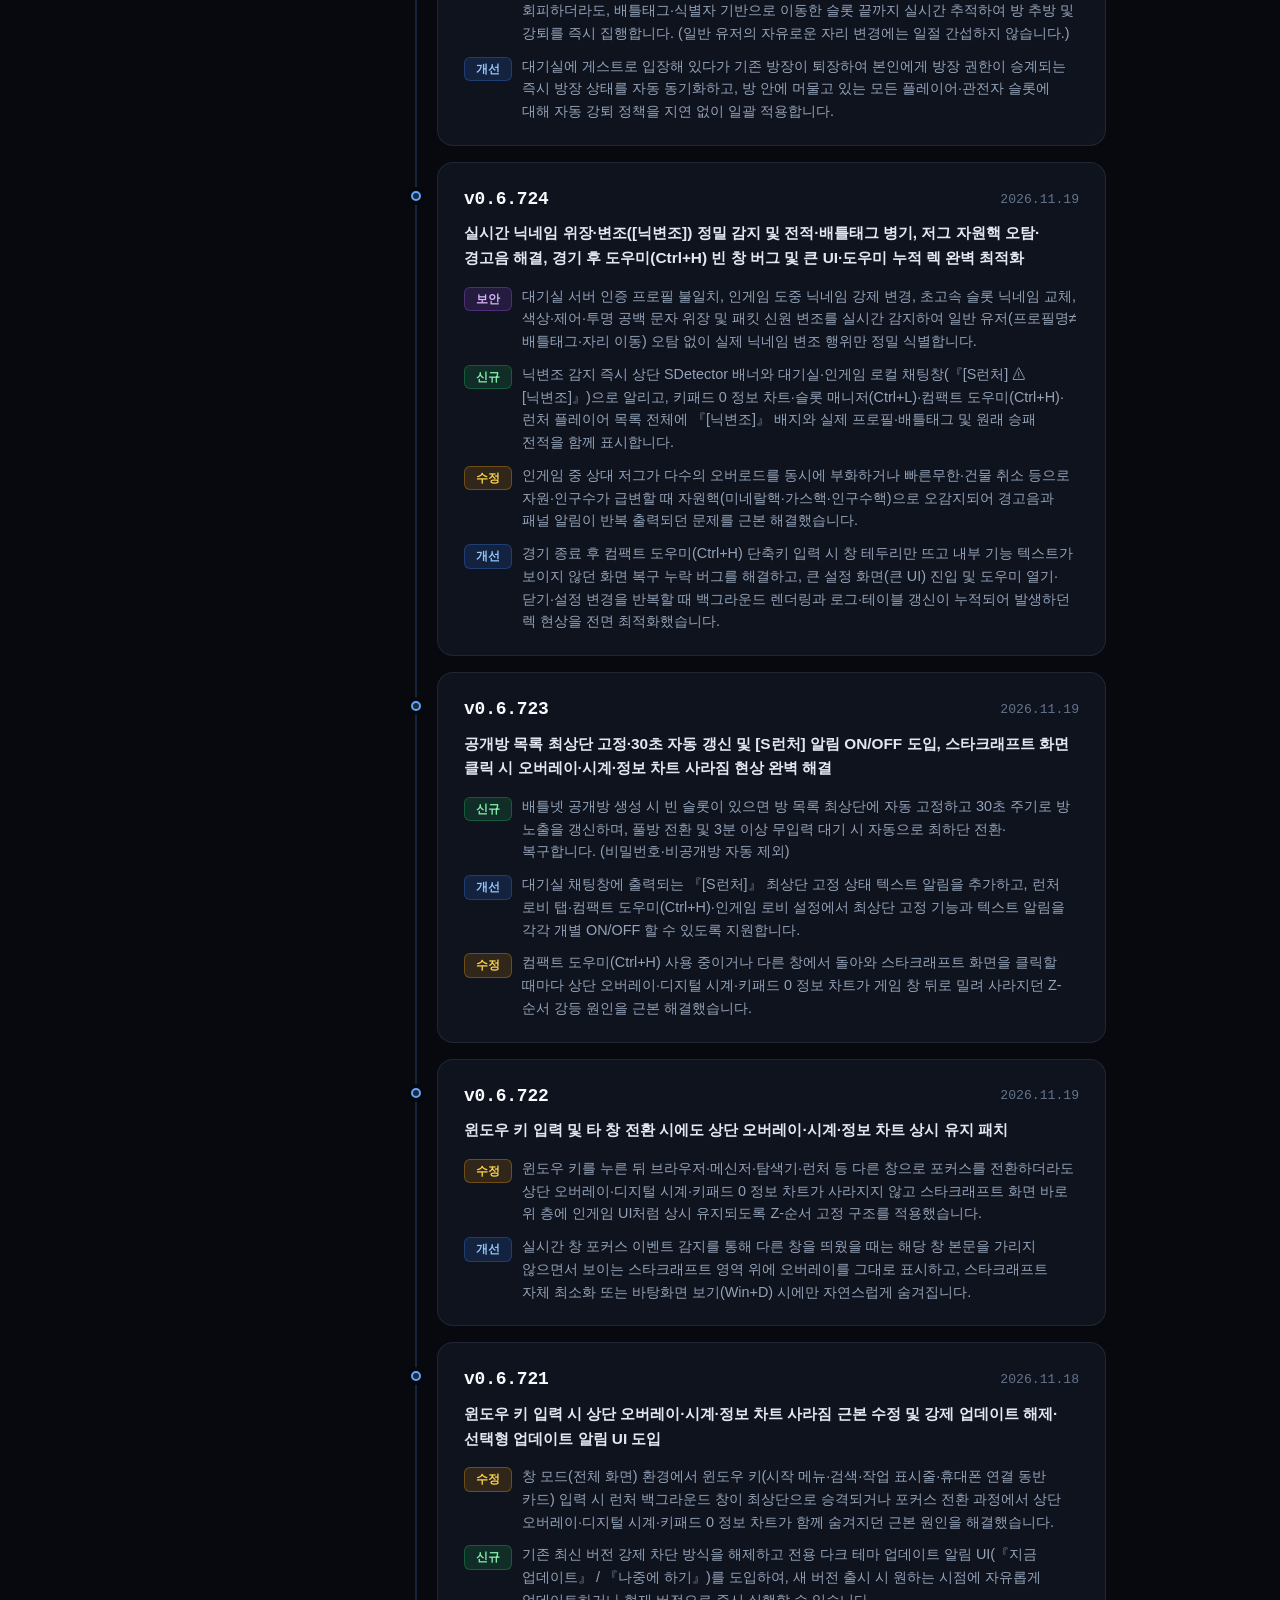
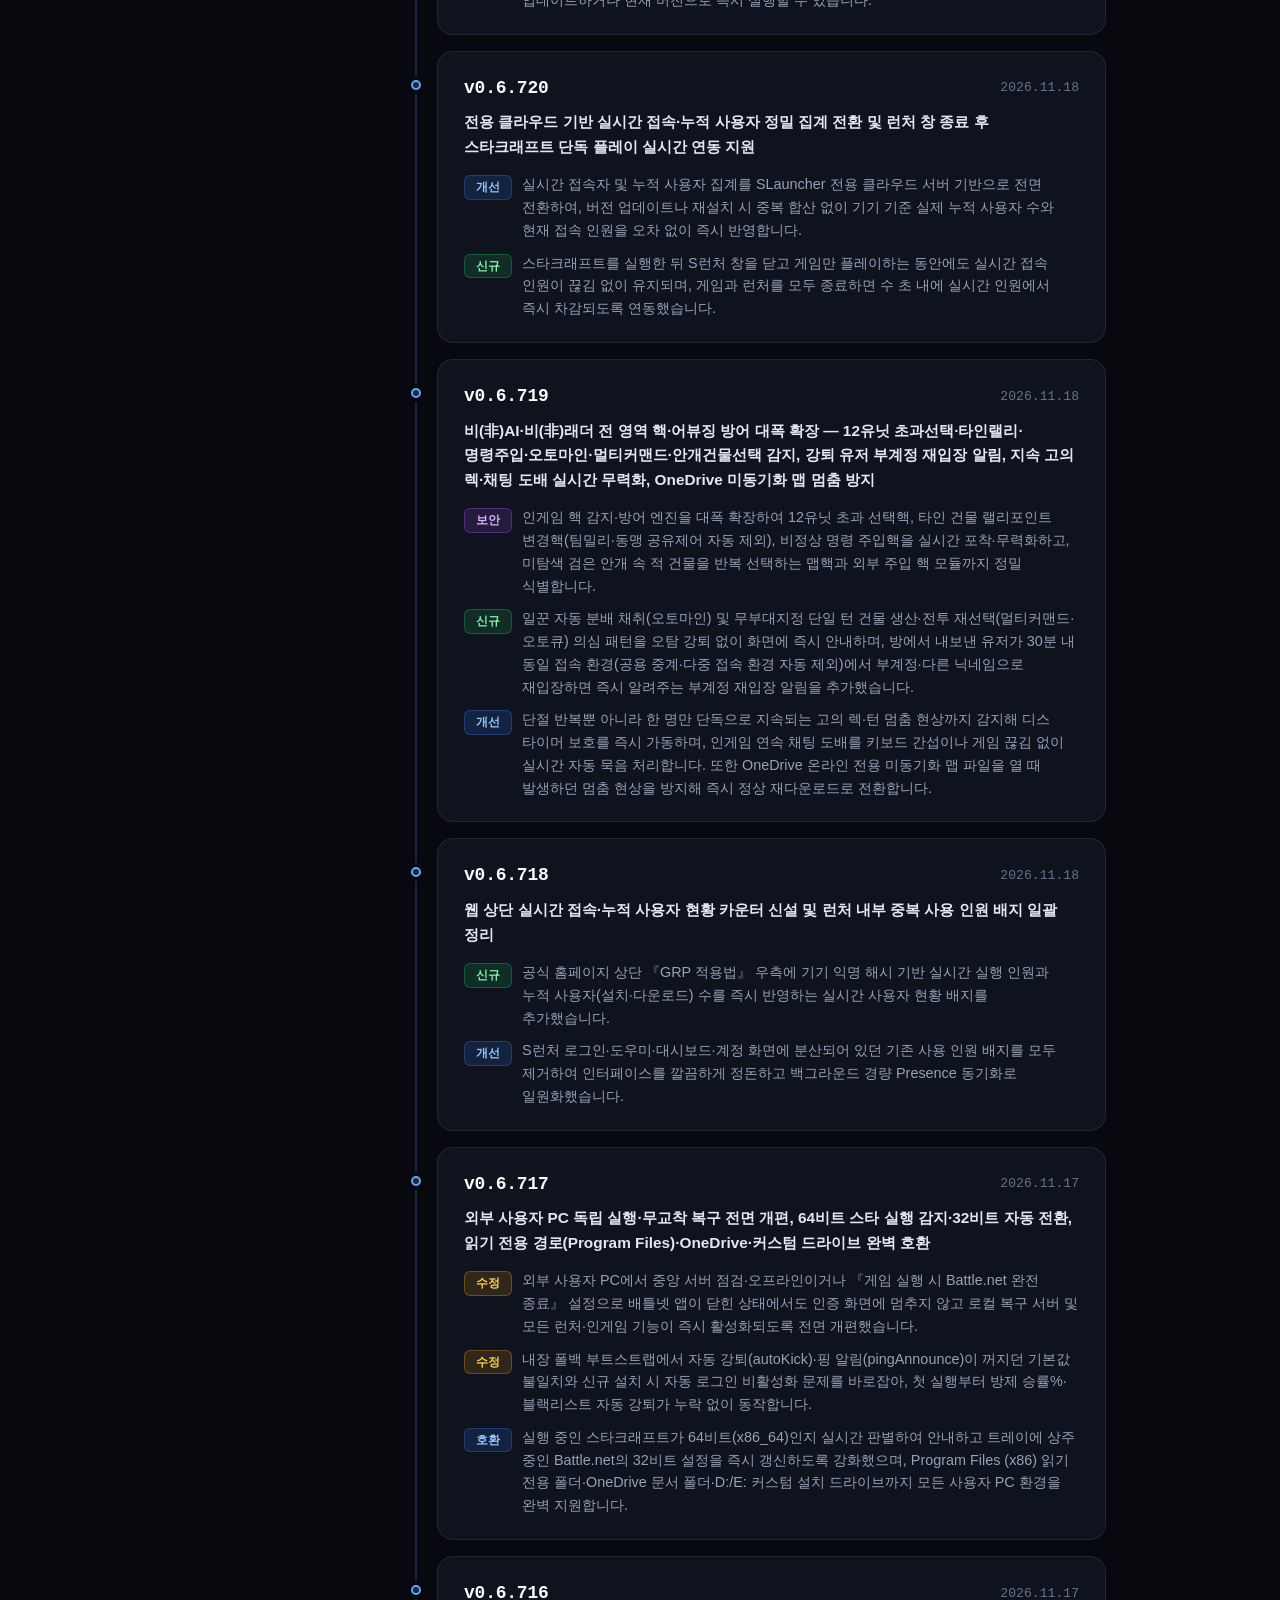
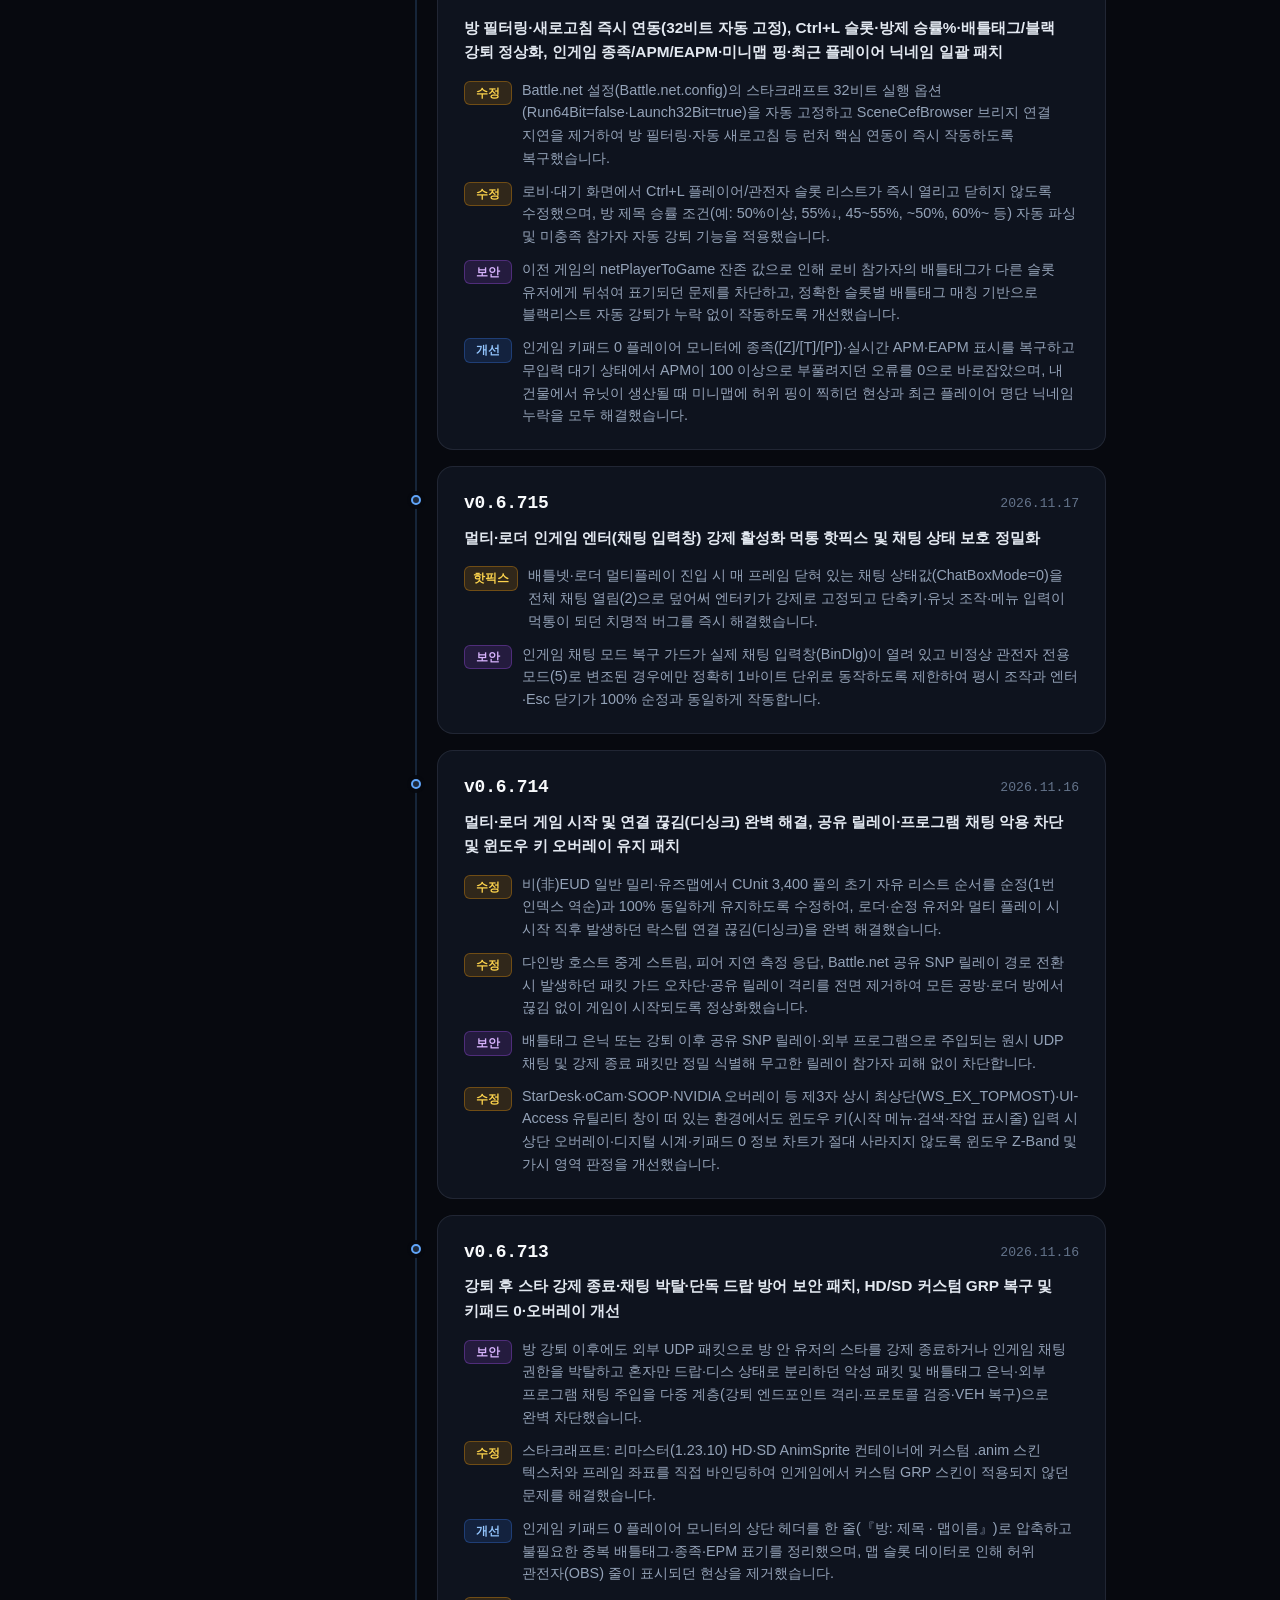
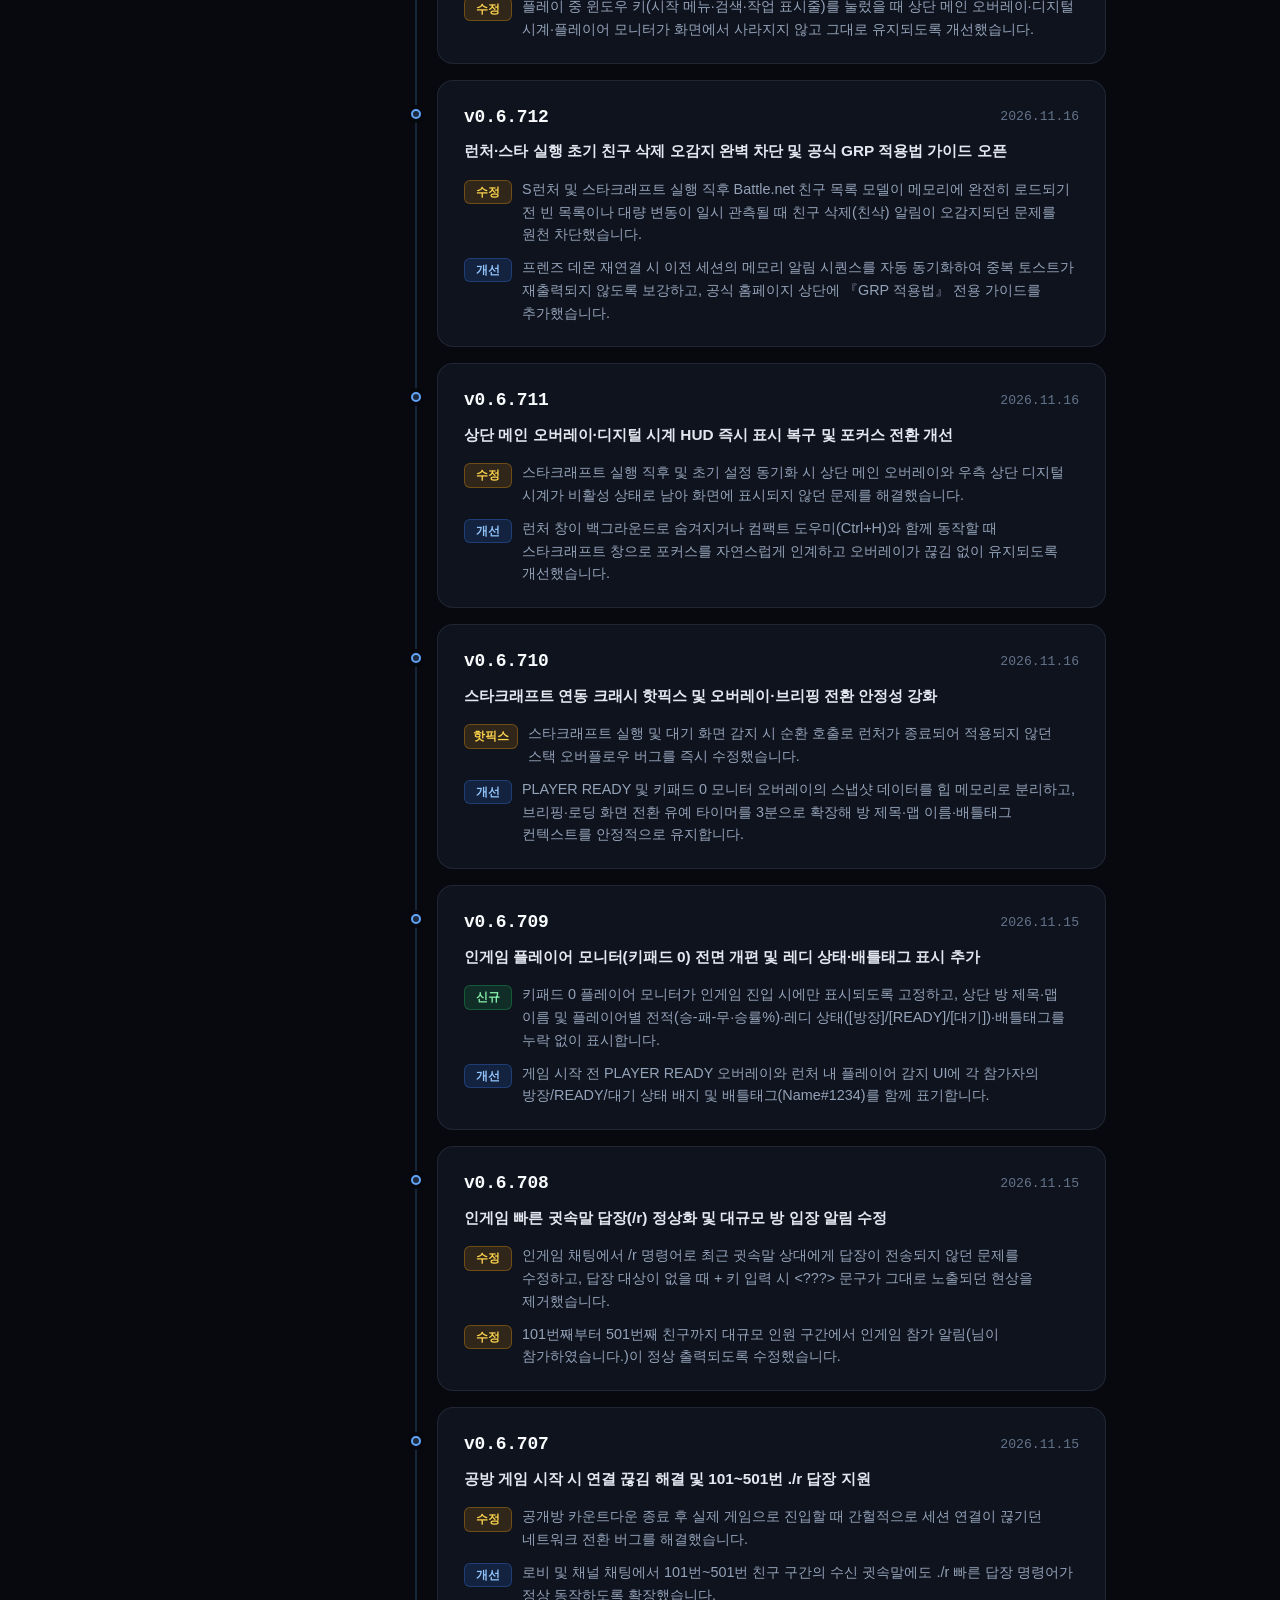
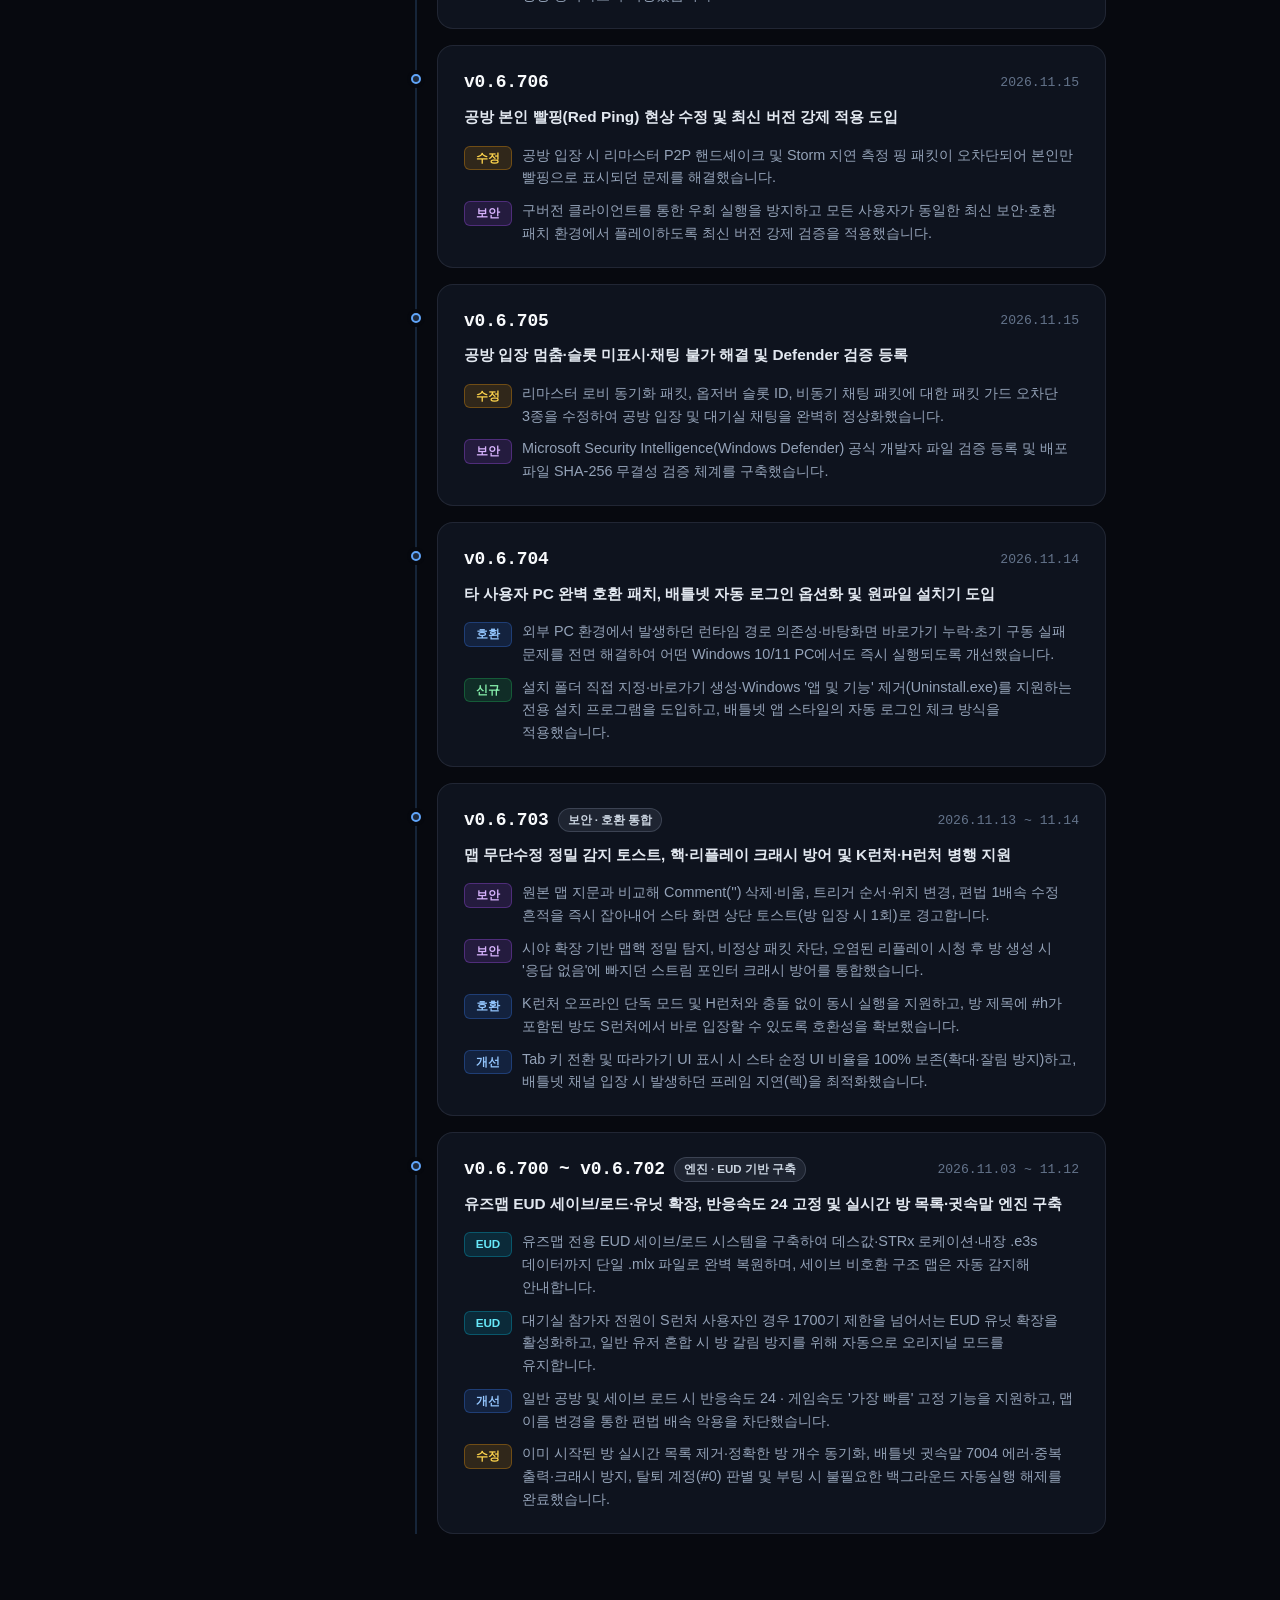
==== commit 1a92dd49: "Update website and manifest for v0.6.743" ====
--- a/changelog.html
+++ b/changelog.html
@@ -10,7 +10,7 @@
   <meta property="og:description" content="StarCraft: Remastered 통합 런처 SLauncher의 전체 버전별 업데이트 기록" />
   <meta property="og:image" content="./assets/img/logo.png" />
   <link rel="icon" href="./favicon.ico" />
-  <link rel="stylesheet" href="./assets/css/style.css?v=0.6.742-1" />
+  <link rel="stylesheet" href="./assets/css/style.css?v=0.6.743-1" />
 </head>
 <body id="top" class="changelog-page">
   <div class="starfield" aria-hidden="true"></div>
@@ -111,7 +111,7 @@
             <div class="hero-pill cl-pill">
               <span data-i18n="clPillLabel">Release History</span>
               <span class="dot">·</span>
-              <span id="hero-version">v0.6.742</span>
+              <span id="hero-version">v0.6.743</span>
             </div>
             <h1 class="cl-title" data-i18n="patchTitle">패치 내역</h1>
             <p class="cl-subtitle" data-i18n="patchSub">
@@ -122,11 +122,11 @@
           <div class="cl-stat-cards">
             <div class="cl-stat-box">
               <span class="cl-stat-label" data-i18n="clStatLatest">현재 최신 버전</span>
-              <strong id="cl-latest-ver" class="cl-stat-val accent">v0.6.742</strong>
+              <strong id="cl-latest-ver" class="cl-stat-val accent">v0.6.743</strong>
             </div>
             <div class="cl-stat-box">
               <span class="cl-stat-label" data-i18n="clStatTotal">누적 릴리스 기록</span>
-              <strong id="cl-total-count" class="cl-stat-val">41</strong>
+              <strong id="cl-total-count" class="cl-stat-val">42</strong>
             </div>
           </div>
         </div>
@@ -172,9 +172,13 @@
           <div class="cl-sidebar-box">
             <div class="cl-sidebar-title" data-i18n="clSidebarTitle">버전 바로가기</div>
             <nav id="cl-version-nav" class="cl-version-nav">
-              <a href="#ver-v0-6-742" class="cl-ver-link active" data-target-ver="v0.6.742">
+              <a href="#ver-v0-6-743" class="cl-ver-link active" data-target-ver="v0.6.743">
+                <span class="cl-ver-name">v0.6.743</span>
+                <span class="cl-ver-dot-latest">NEW</span>
+              </a>
+              <a href="#ver-v0-6-742" class="cl-ver-link" data-target-ver="v0.6.742">
                 <span class="cl-ver-name">v0.6.742</span>
-                <span class="cl-ver-dot-latest">NEW</span>
+                <span class="cl-ver-mini-date">11.27</span>
               </a>
               <a href="#ver-v0-6-741" class="cl-ver-link" data-target-ver="v0.6.741">
                 <span class="cl-ver-name">v0.6.741</span>
@@ -339,13 +343,13 @@
             </nav>
 
             <div class="cl-sidebar-cta">
-              <a id="btn-download-setup" href="https://github.com/MOVINGSTART/SLauncher/releases/download/v0.6.742/SLauncher-0.6.742-win-setup.exe" class="btn btn-primary btn-sm cl-dl-btn">
+              <a id="btn-download-setup" href="https://github.com/MOVINGSTART/SLauncher/releases/download/v0.6.743/SLauncher-0.6.743-win-setup.exe" class="btn btn-primary btn-sm cl-dl-btn">
                 <svg viewBox="0 0 24 24" width="15" height="15" fill="none" stroke="currentColor" stroke-width="2.3" stroke-linecap="round" stroke-linejoin="round" aria-hidden="true">
                   <path d="M21 15v4a2 2 0 0 1-2 2H5a2 2 0 0 1-2-2v-4"/>
                   <polyline points="7 10 12 15 17 10"/>
                   <line x1="12" y1="15" x2="12" y2="3"/>
                 </svg>
-                <span id="btn-download-label">v0.6.742 다운로드</span>
+                <span id="btn-download-label">v0.6.743 다운로드</span>
               </a>
             </div>
           </div>
@@ -361,12 +365,37 @@
           </div>
 
           <div class="patch-timeline cl-rail-timeline">
-            <!-- v0.6.742 (Latest) -->
-            <article id="ver-v0-6-742" class="patch-card patch-card-latest" data-patch-ver="v0.6.742">
+            <!-- v0.6.743 (Latest) -->
+            <article id="ver-v0-6-743" class="patch-card patch-card-latest" data-patch-ver="v0.6.743">
+              <div class="patch-head">
+                <div class="patch-ver-group">
+                  <span class="patch-ver">v0.6.743</span>
+                  <span class="patch-badge badge-latest" data-i18n="patchBadgeLatest">최신 업데이트</span>
+                </div>
+                <time class="patch-date" datetime="2026-11-27">2026.11.27</time>
+              </div>
+              <p class="patch-summary" data-i18n="p743Summary">배틀넷 방 입장 시 응답 없음(무응답) 멈춤 현상 근본 해결, 지도 선택·리플레이(Download / Replays 등) 로컬 폴더 목록 미노출 핫픽스 및 대기실 로딩 병목 제거</p>
+              <ul class="patch-list">
+                <li data-cat="fix">
+                  <span class="patch-tag tag-hotfix" data-i18n="tagHotfix">핫픽스</span>
+                  <span data-i18n="p743Item1">방 참가 직후 스타크래프트 실행 보호 영역 무결성 검사와 충돌해 창이 『응답 없음』 상태로 멈추던 문제를 원천 해결하고, 실행 코드 변조 없이 순수 시스템 파일 탐색 계층에서만 방 참가 맵 크기 필터가 동작하도록 재설계했습니다.</span>
+                </li>
+                <li data-cat="fix">
+                  <span class="patch-tag tag-hotfix" data-i18n="tagHotfix">핫픽스</span>
+                  <span data-i18n="p743Item2">인게임 지도 선택·리플레이·세이브 화면에서 로컬 Maps 하위 폴더(Download, Replays, 기본 맵 폴더 등)가 누락되던 문제를 수정하여, 일반 탐색 시 모든 폴더와 파일을 100% 그대로 표시합니다.</span>
+                </li>
+                <li data-cat="improve">
+                  <span class="patch-tag tag-improve" data-i18n="tagImprove">개선</span>
+                  <span data-i18n="p743Item3">대기실 진입 시 프렌즈 브리지 스크립트를 비동기 로드로 전환하고 미사용 프록시 유휴 소켓 회수 시간 및 맵 무결성 해시 검사 시점을 분리해, 방 입장 즉시 멈춤 없이 대기실 화면과 채팅이 열리도록 개선했습니다.</span>
+                </li>
+              </ul>
+            </article>
+
+            <!-- v0.6.742 -->
+            <article id="ver-v0-6-742" class="patch-card" data-patch-ver="v0.6.742">
               <div class="patch-head">
                 <div class="patch-ver-group">
                   <span class="patch-ver">v0.6.742</span>
-                  <span class="patch-badge badge-latest" data-i18n="patchBadgeLatest">최신 업데이트</span>
                 </div>
                 <time class="patch-date" datetime="2026-11-27">2026.11.27</time>
               </div>
@@ -1381,6 +1410,6 @@
   </footer>
 
   <div id="toast" class="toast" role="status" aria-live="polite"></div>
-  <script src="./assets/js/main.js?v=0.6.742-1"></script>
+  <script src="./assets/js/main.js?v=0.6.743-1"></script>
 </body>
 </html>
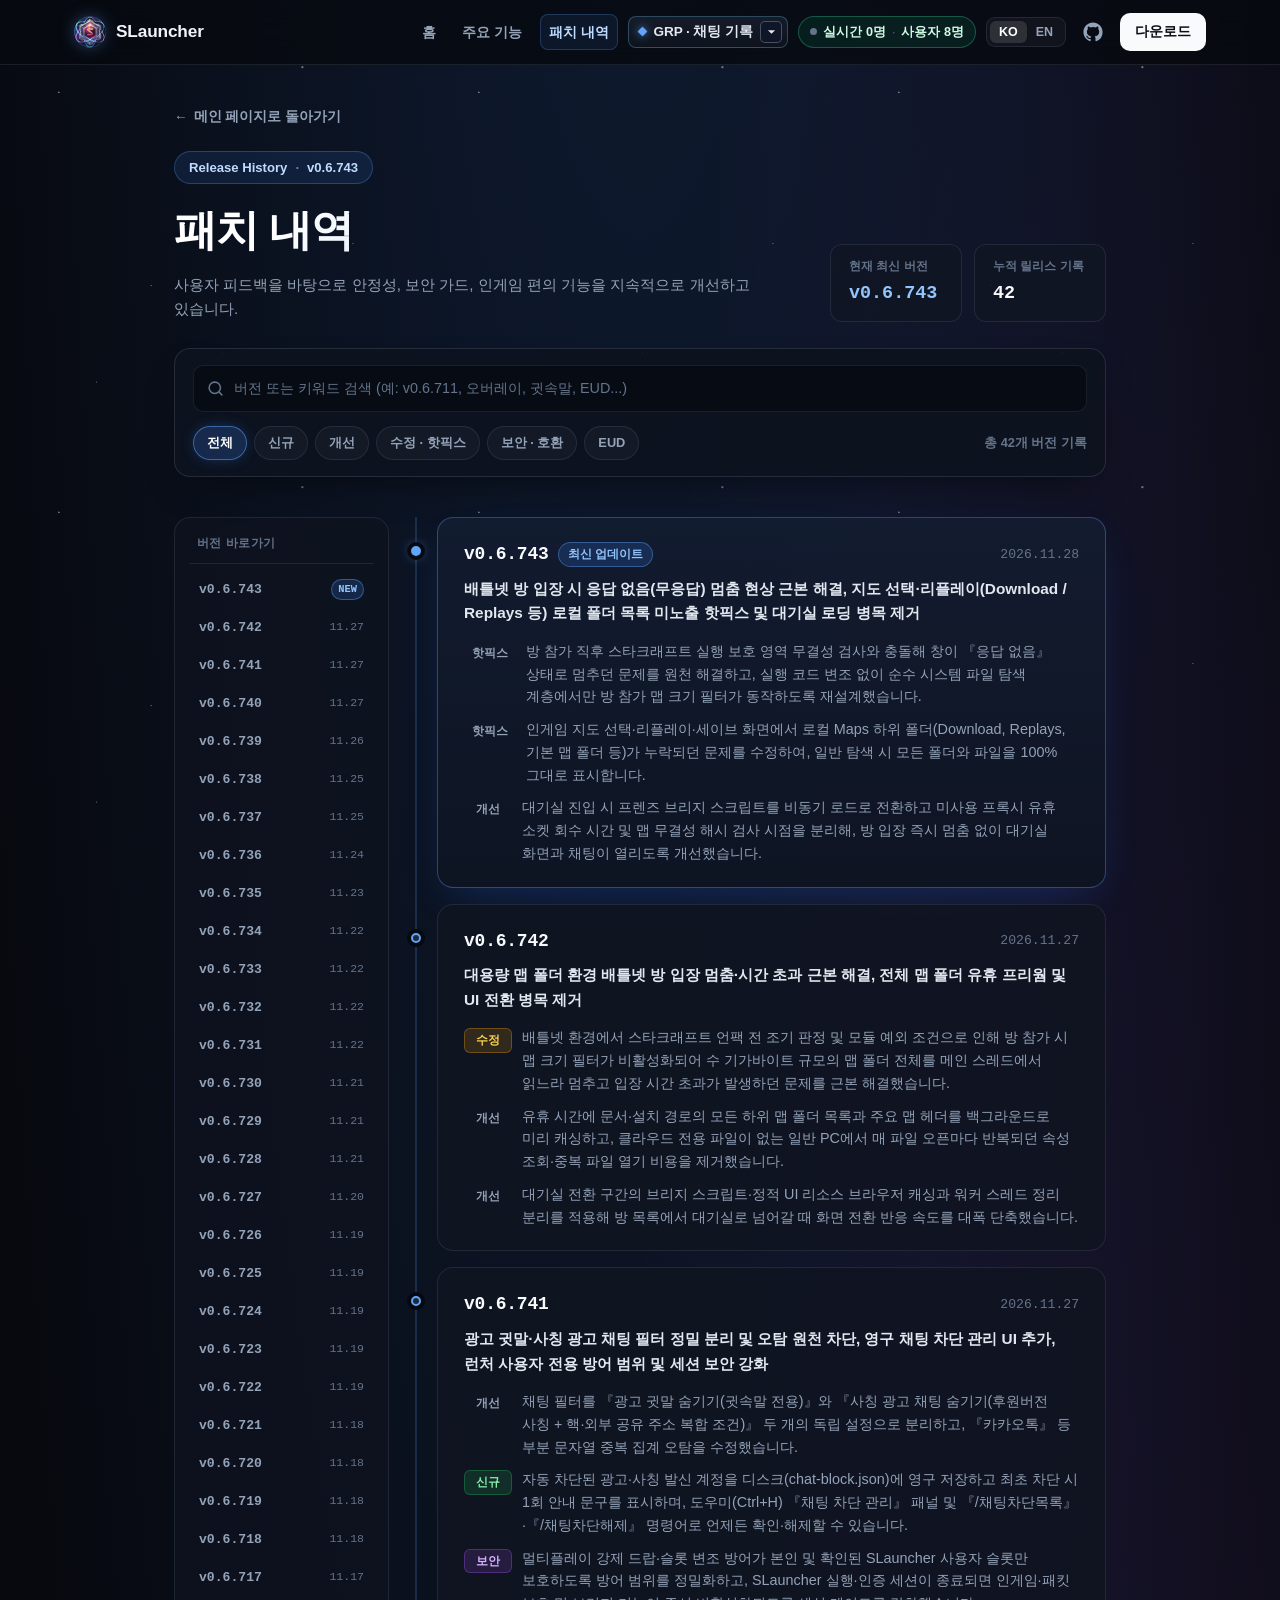
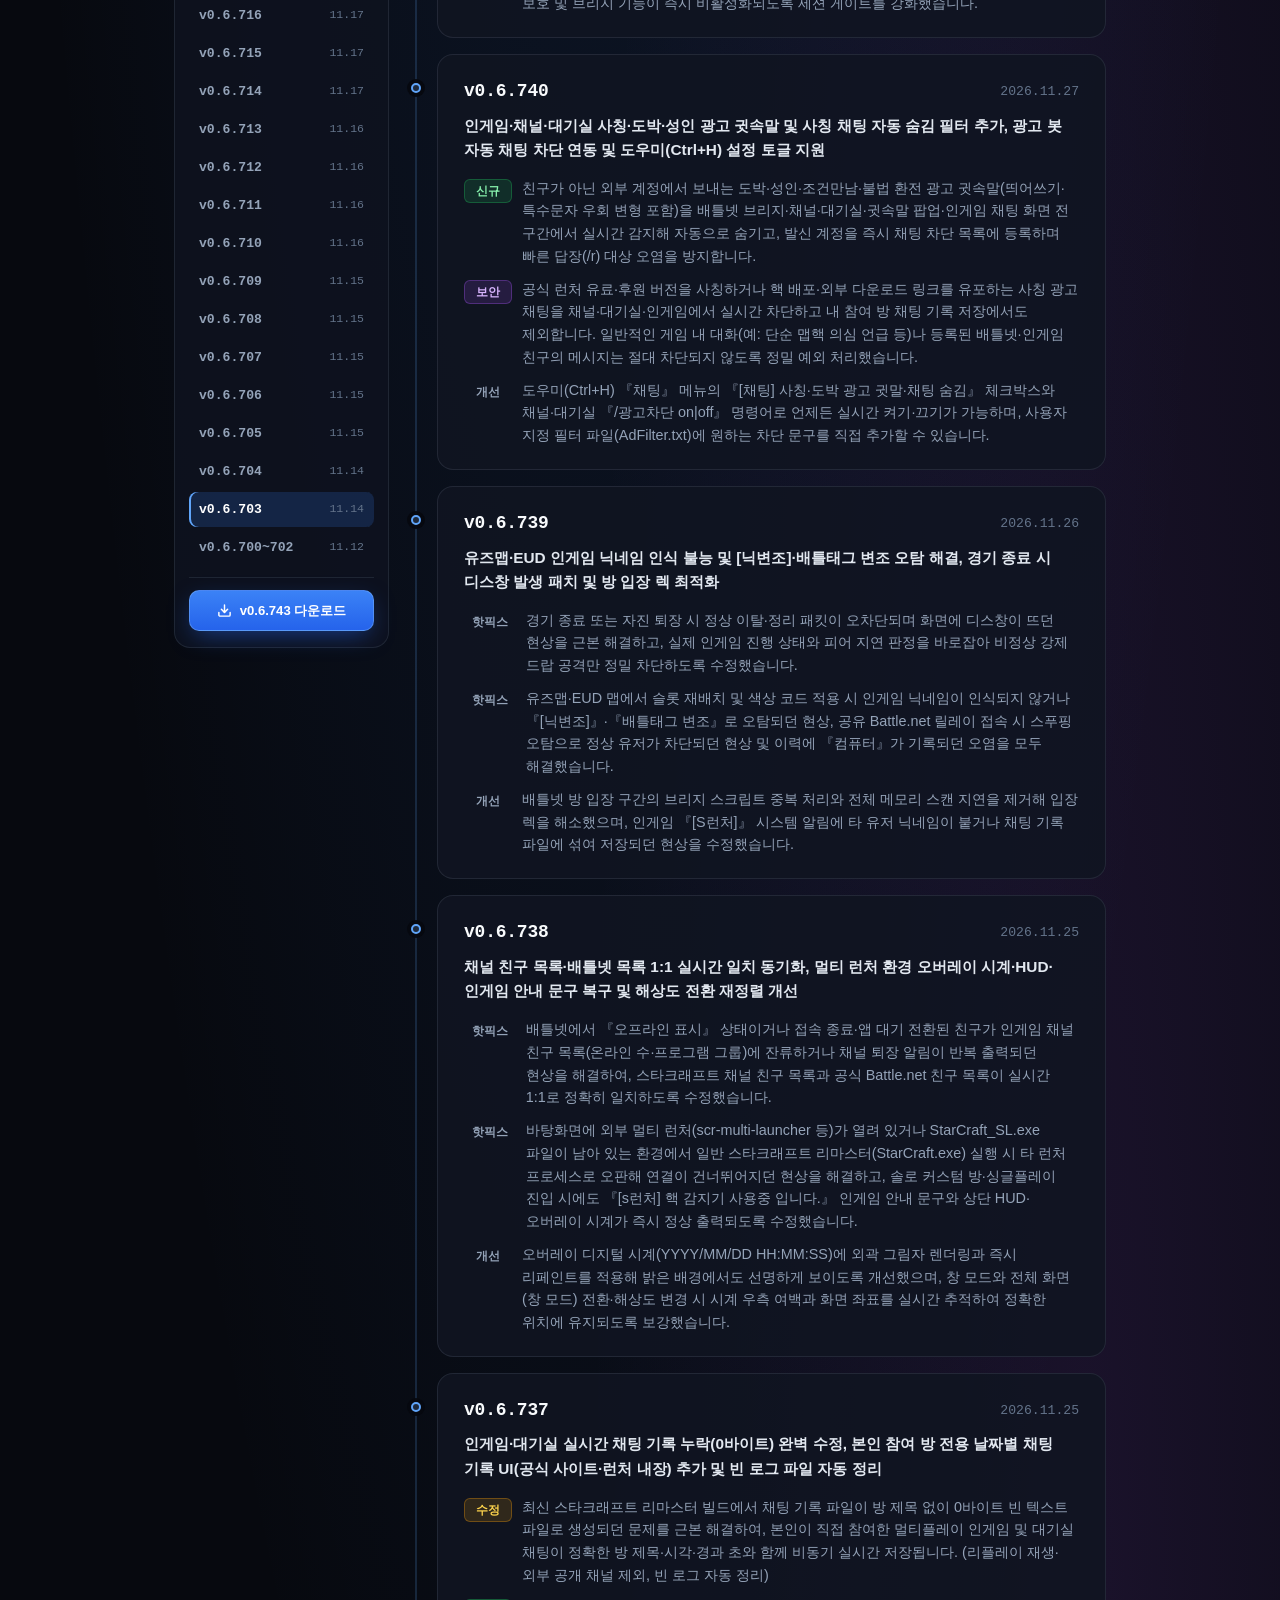
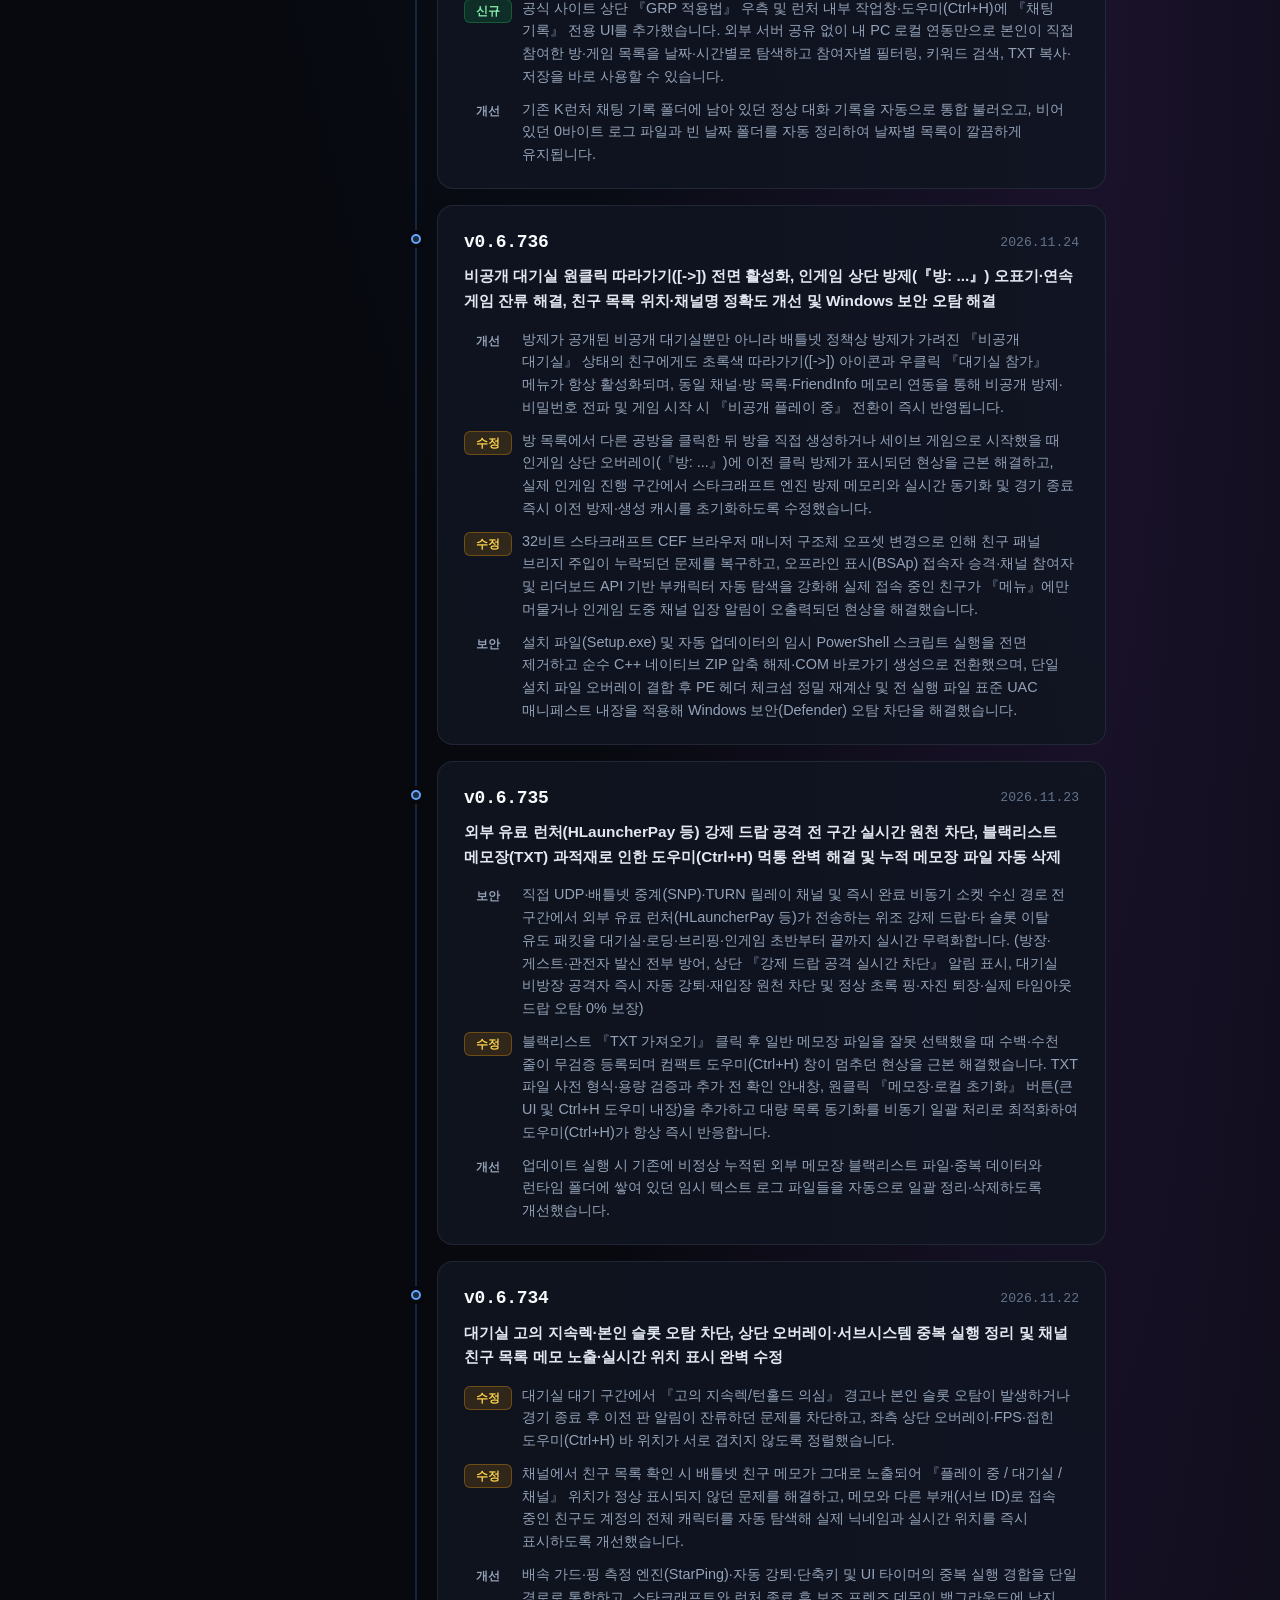
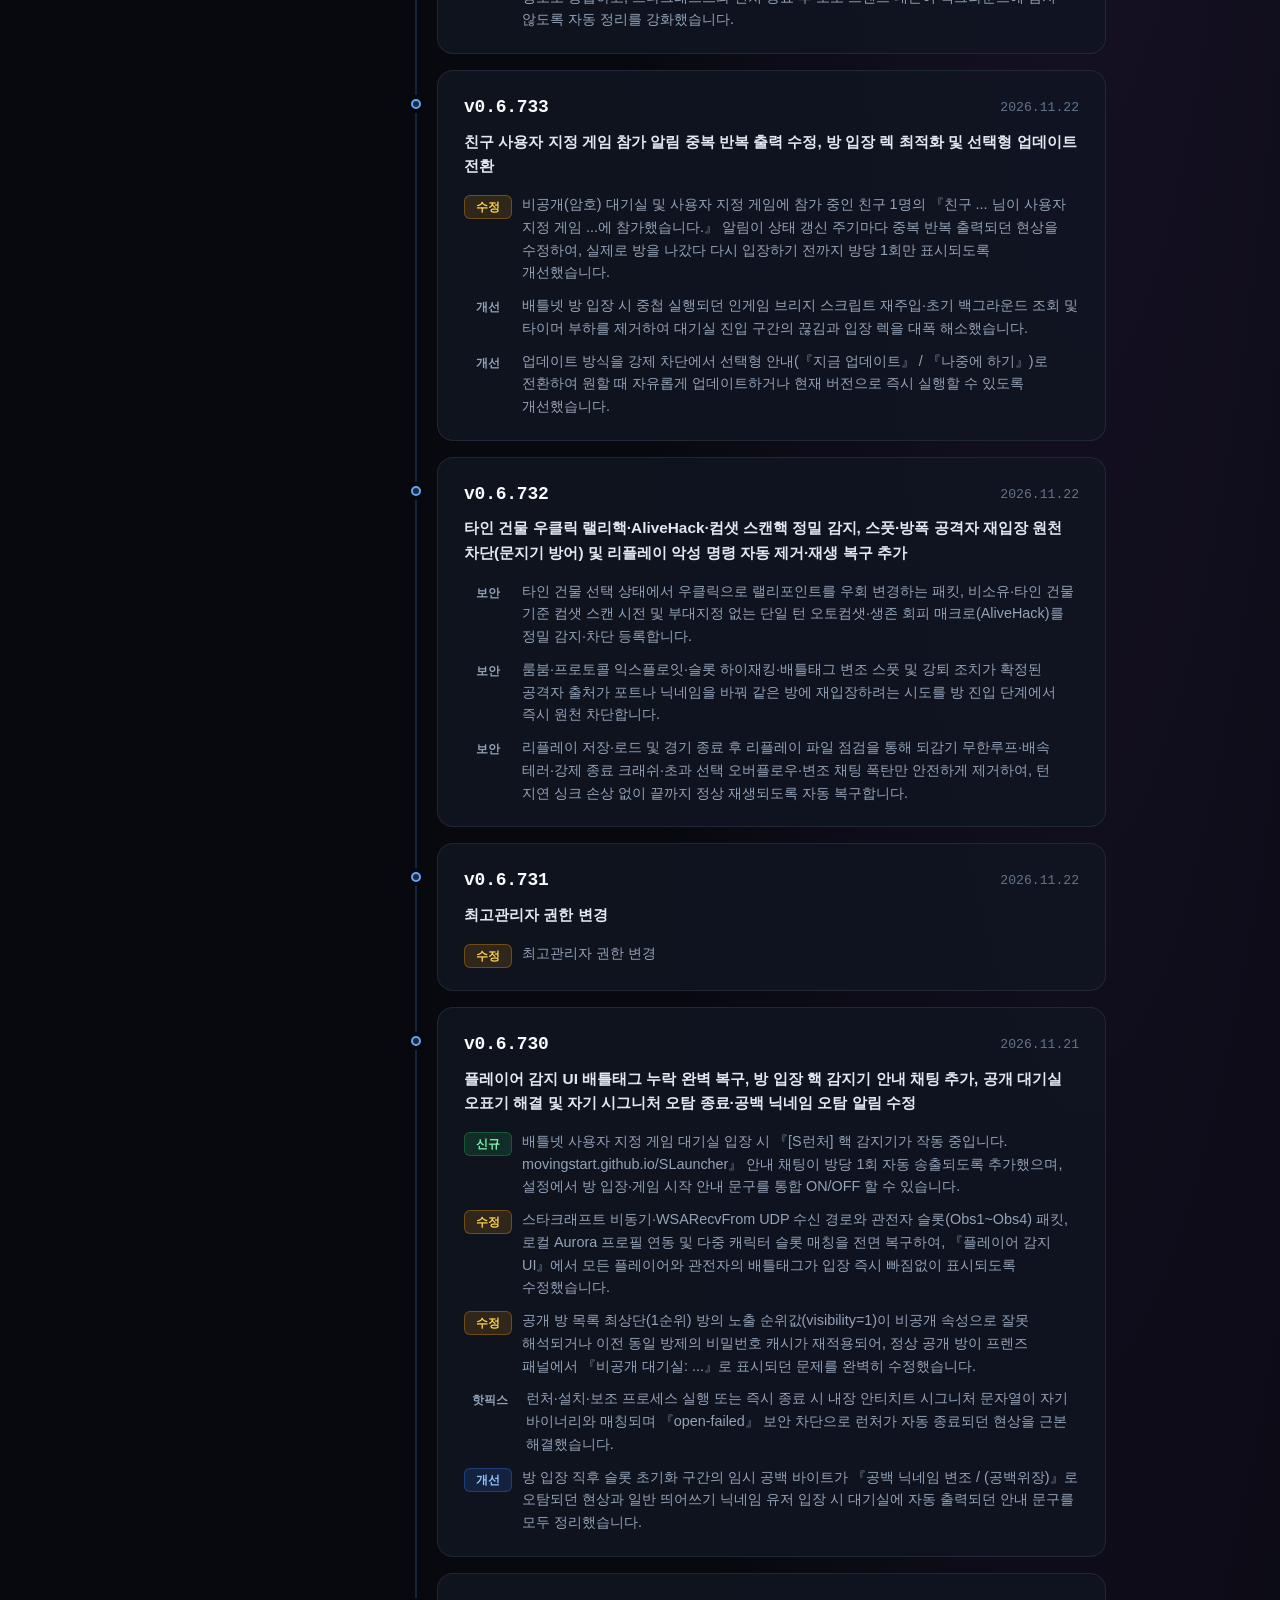
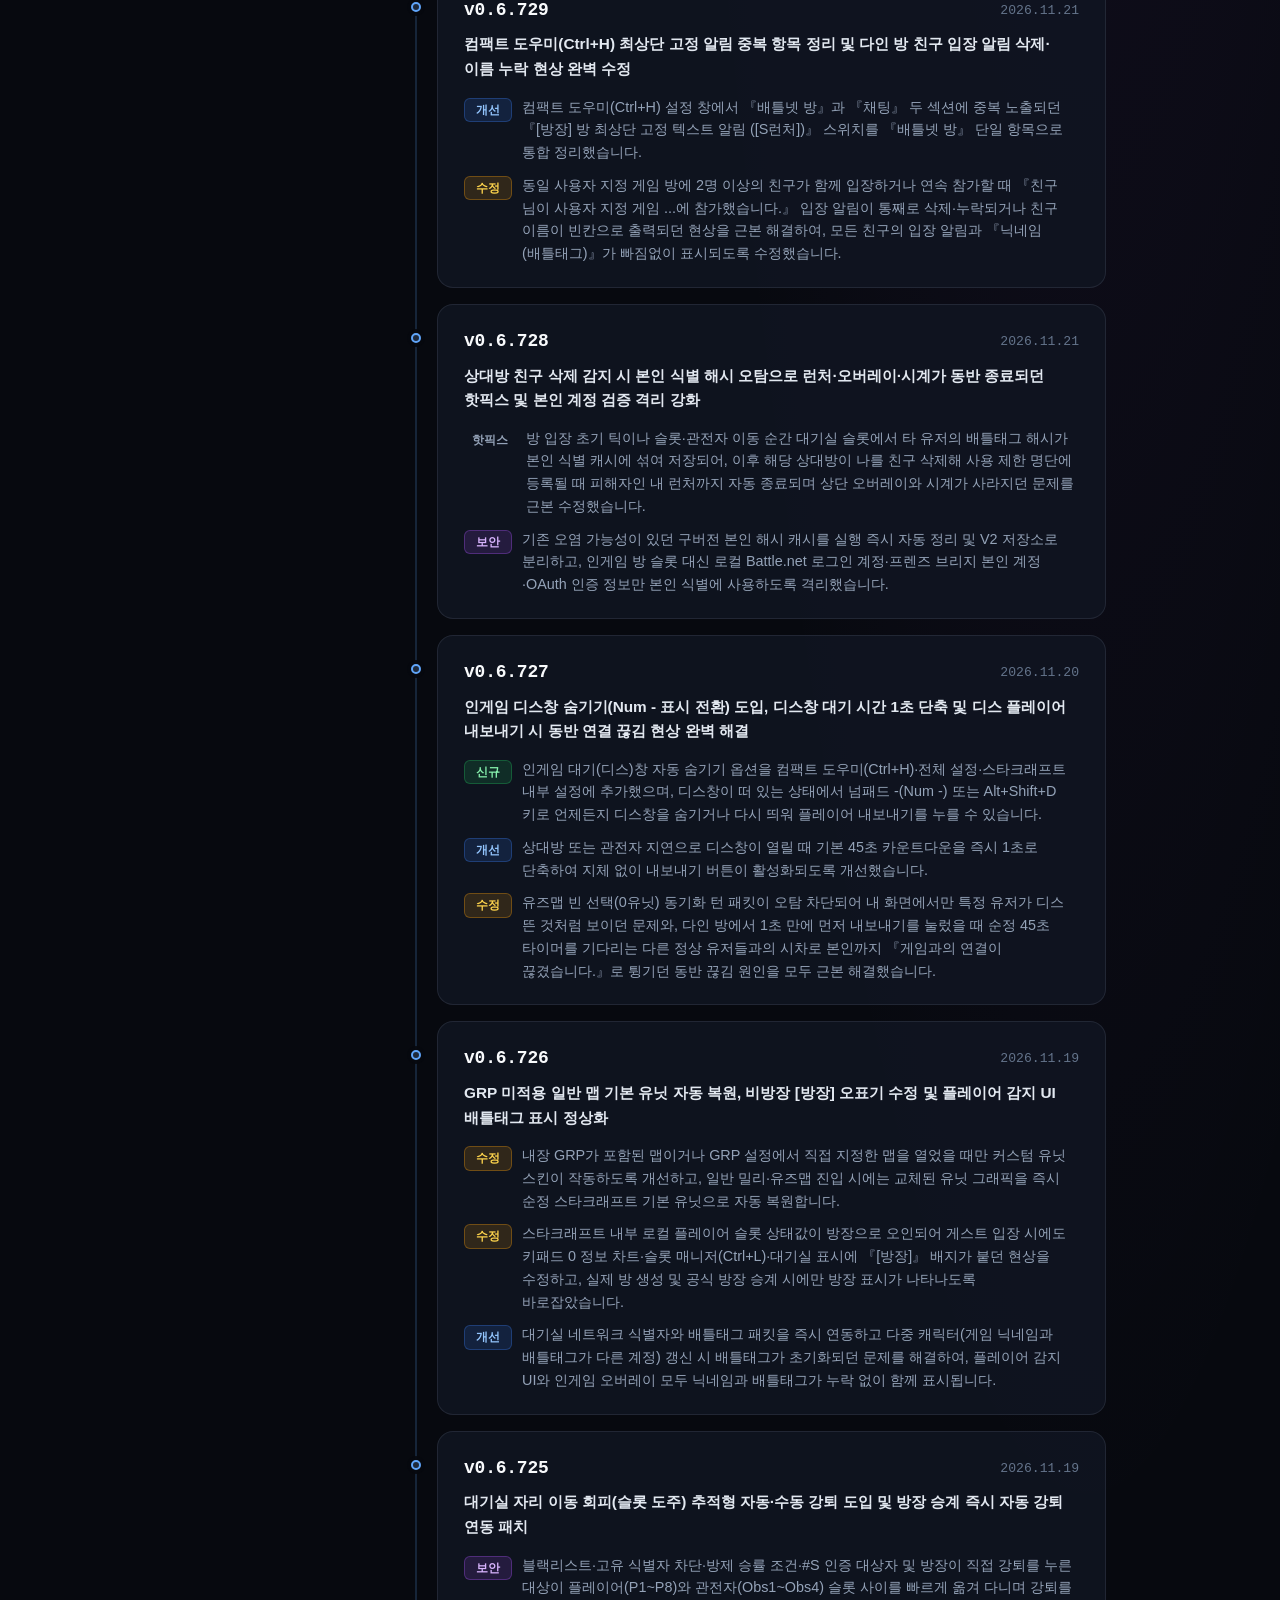
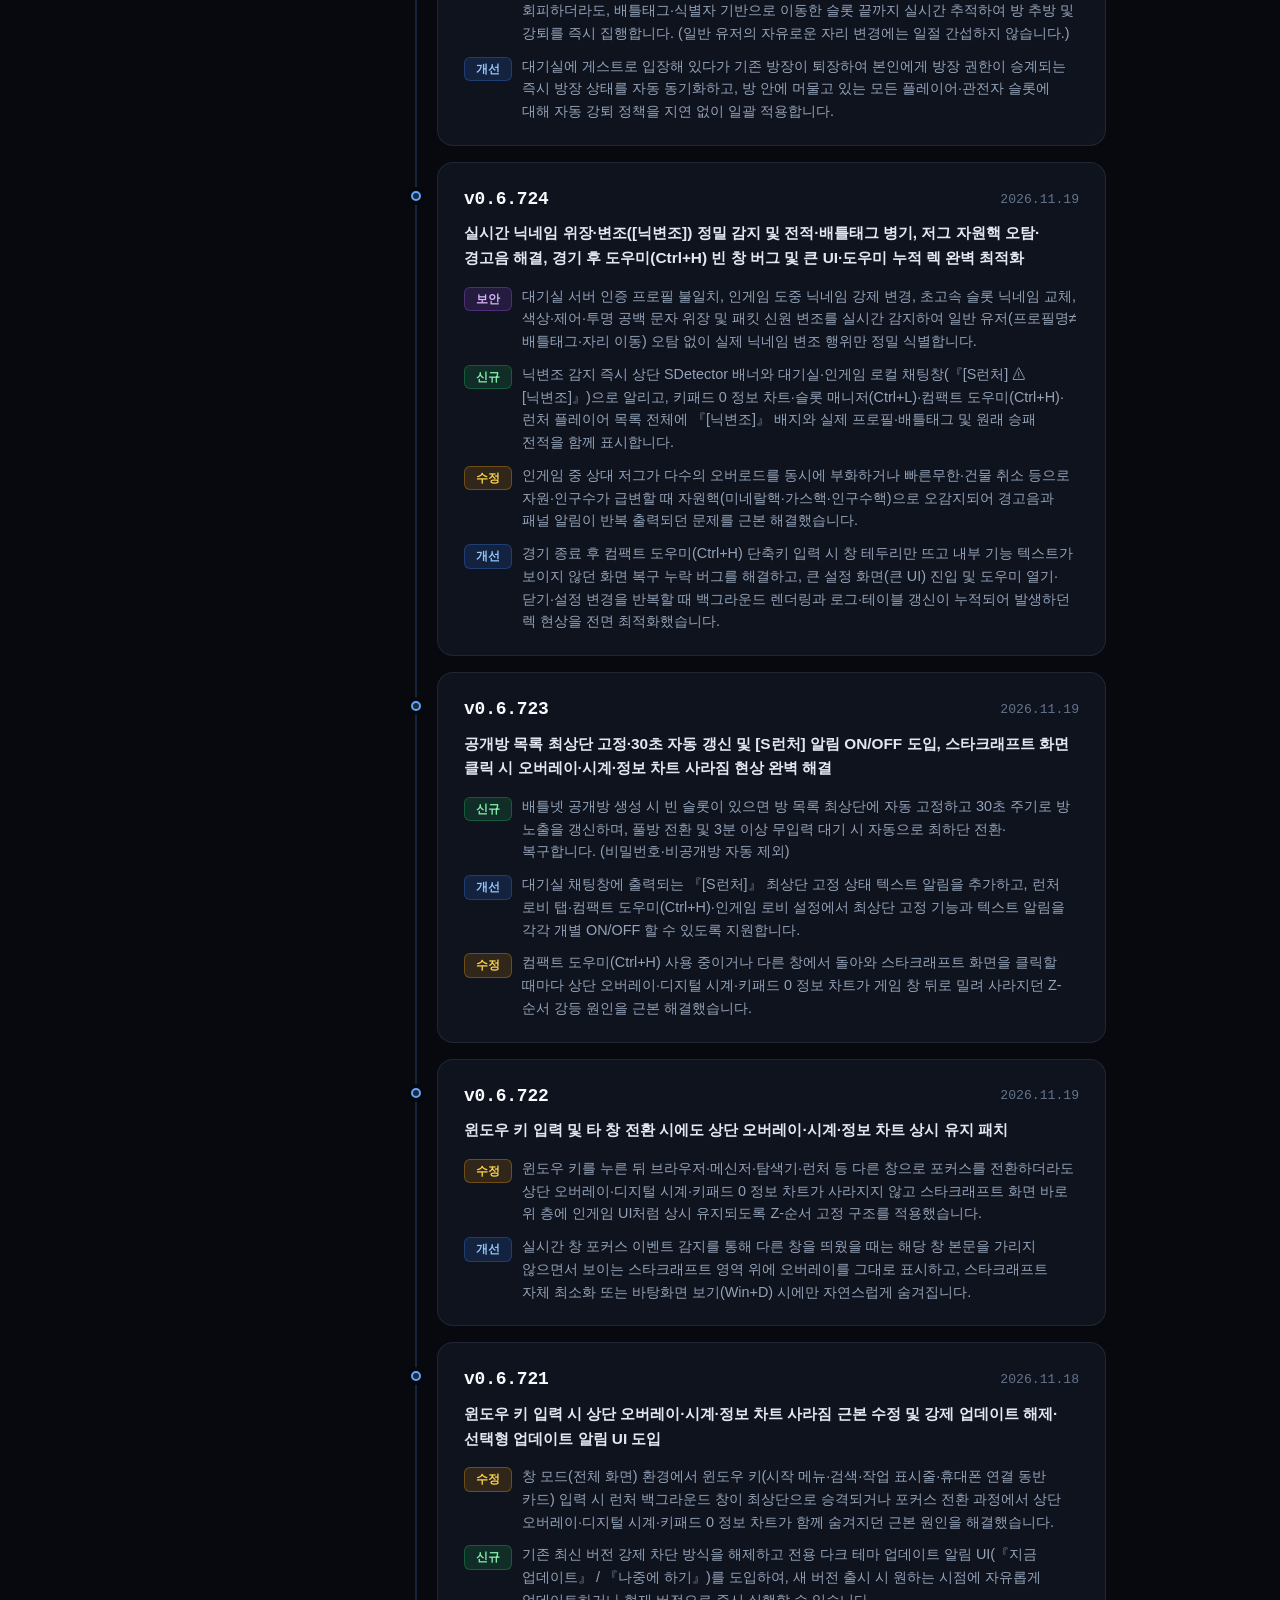
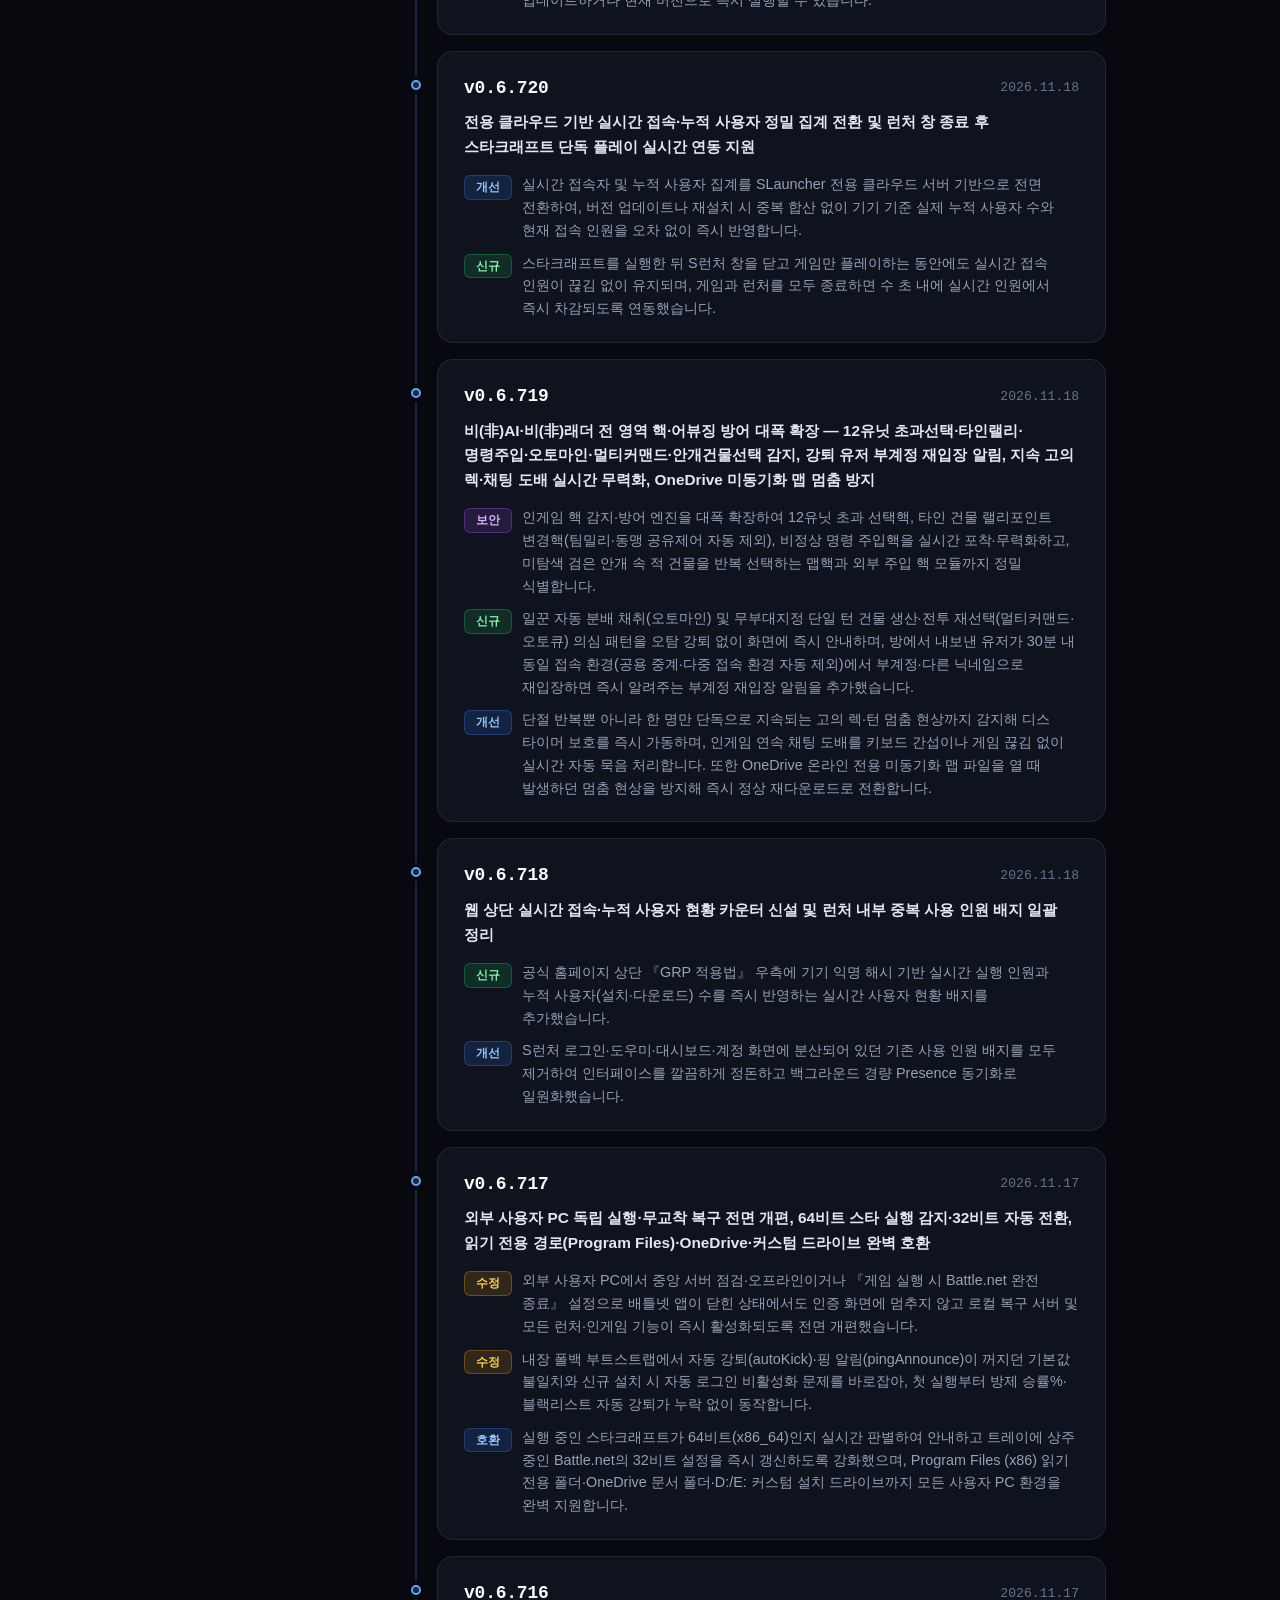
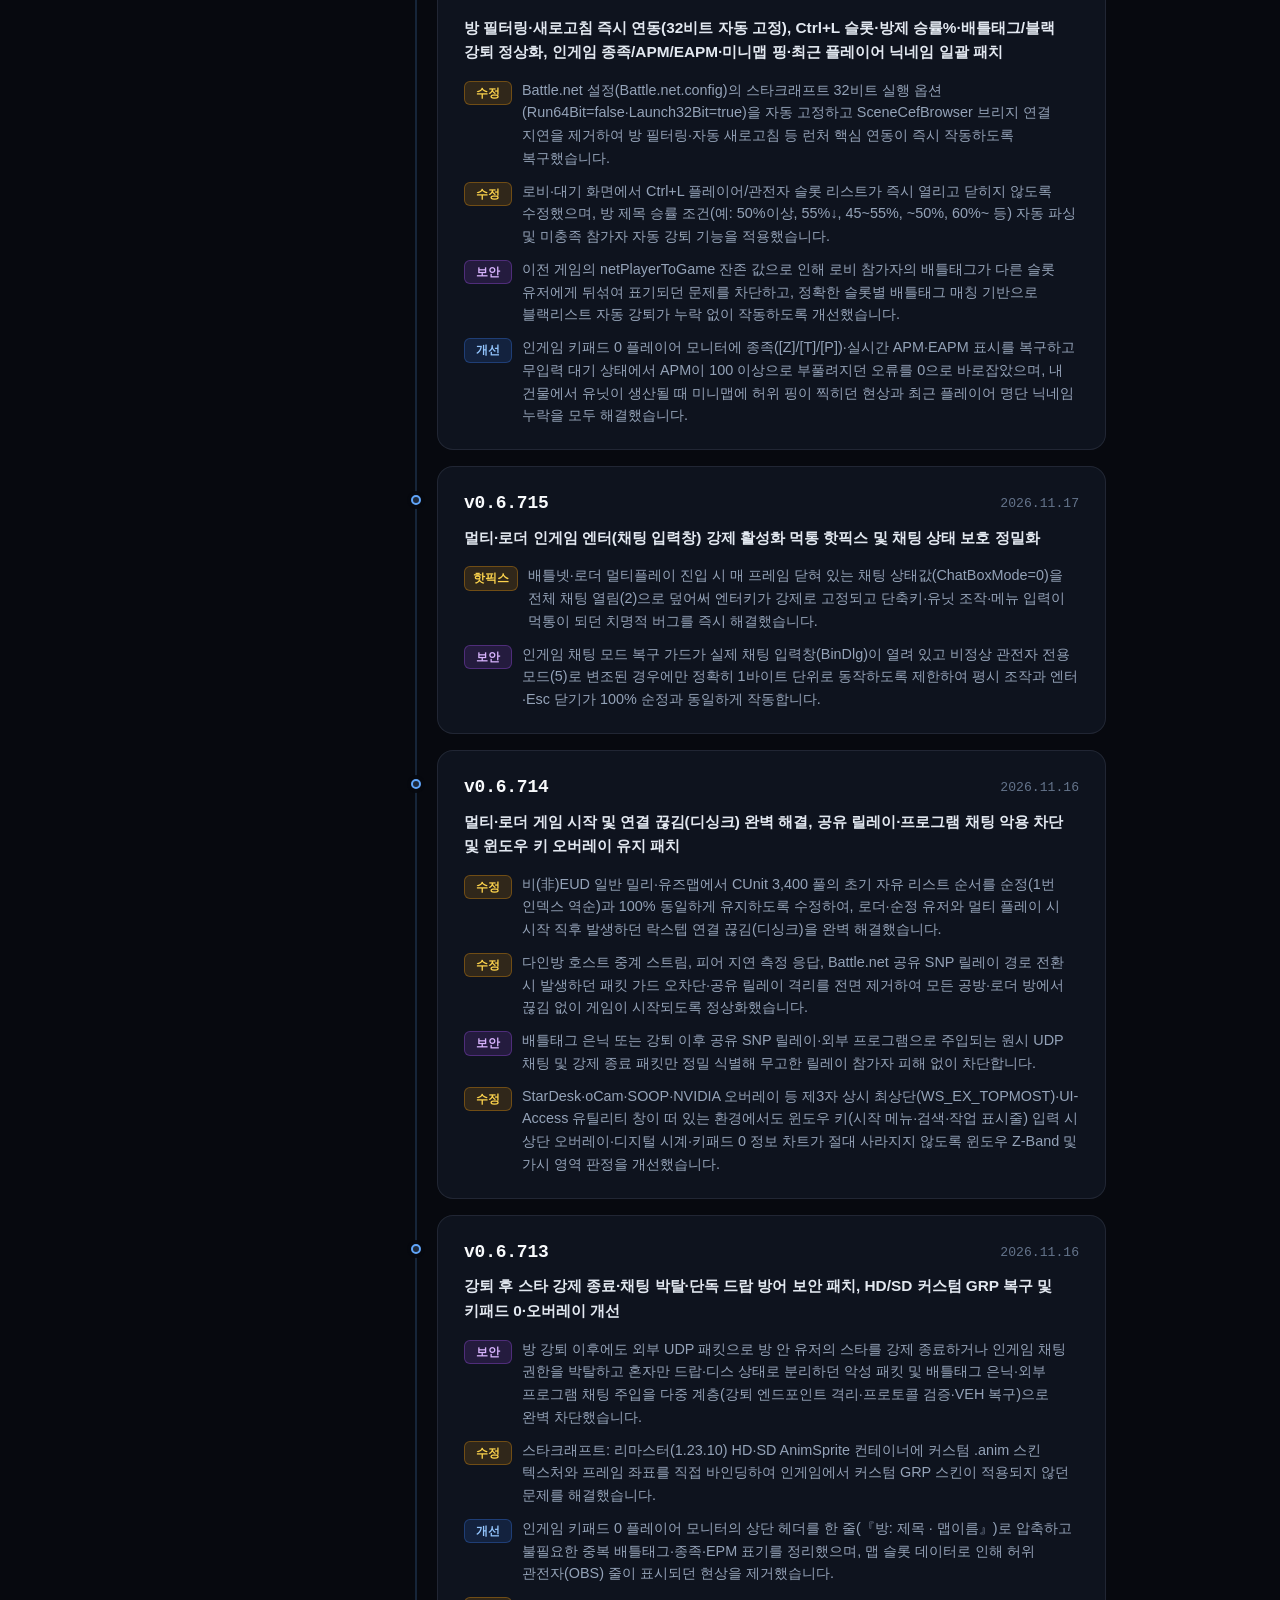
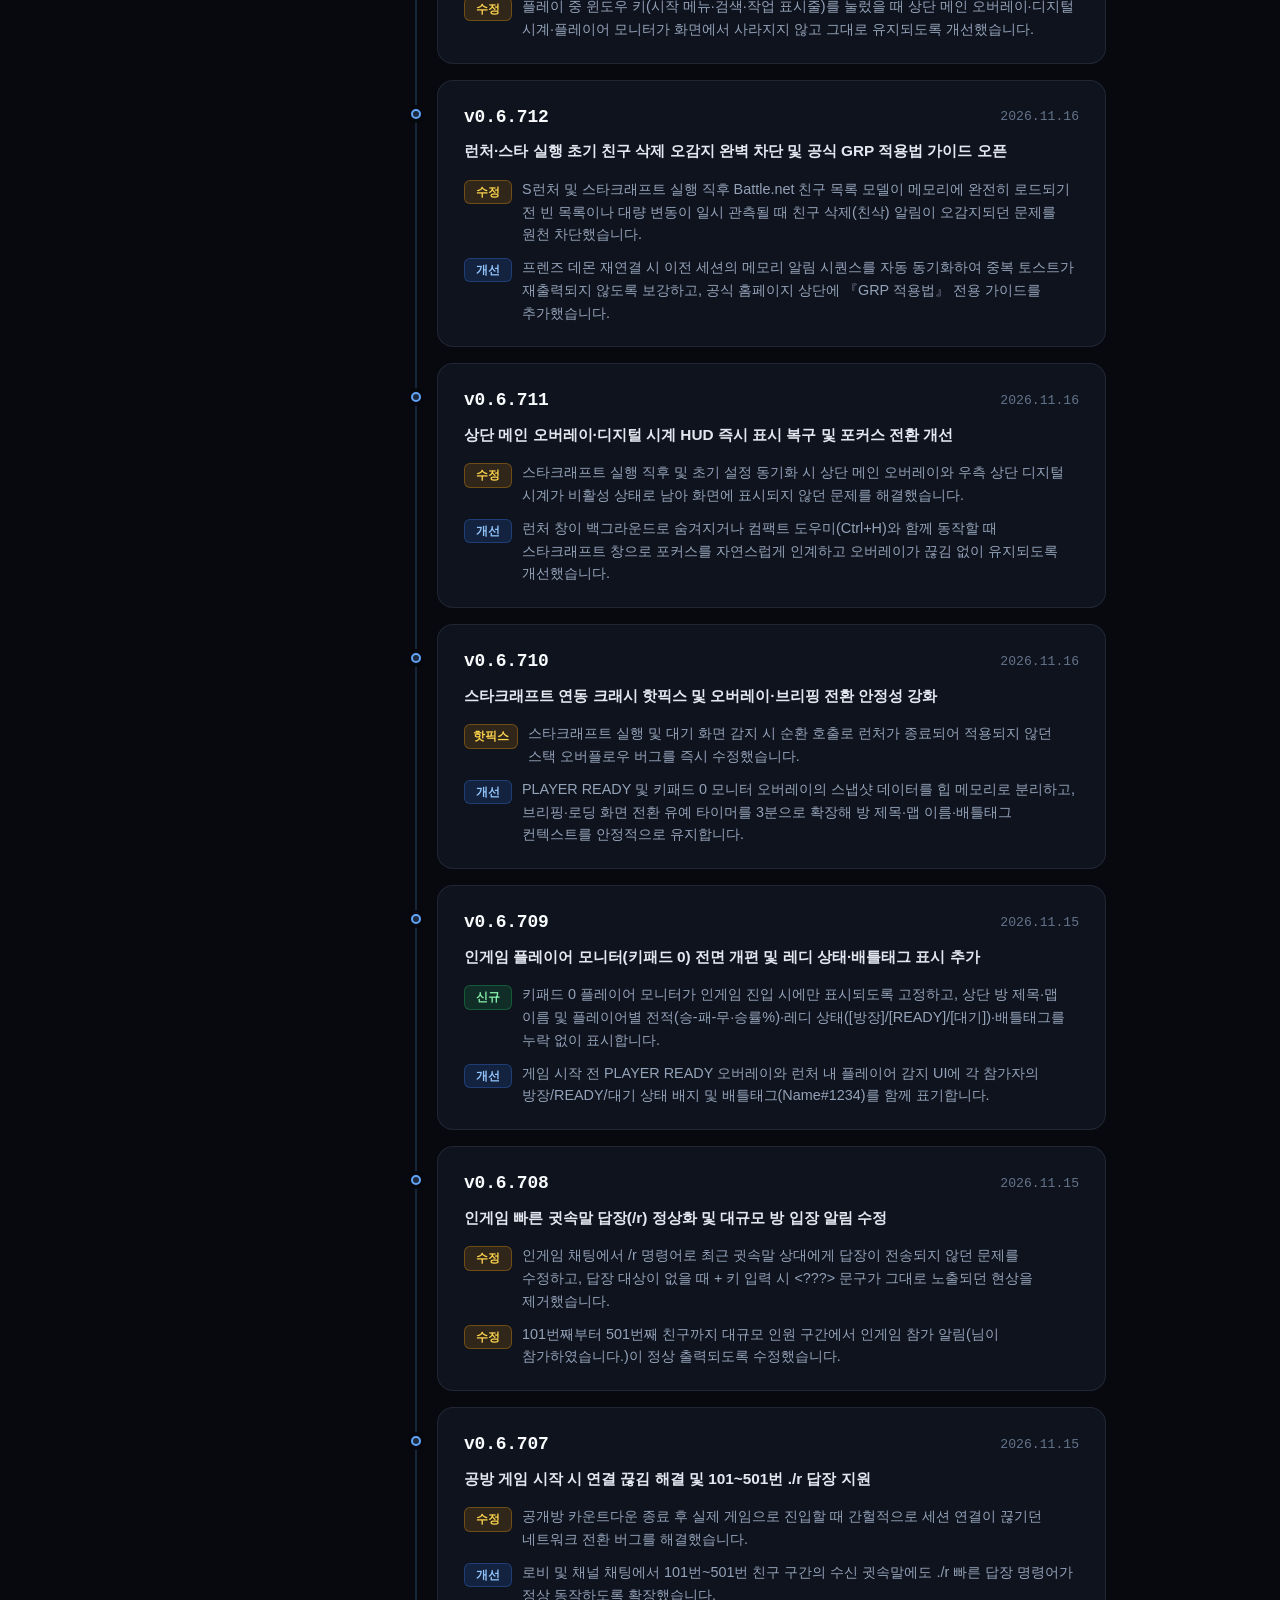
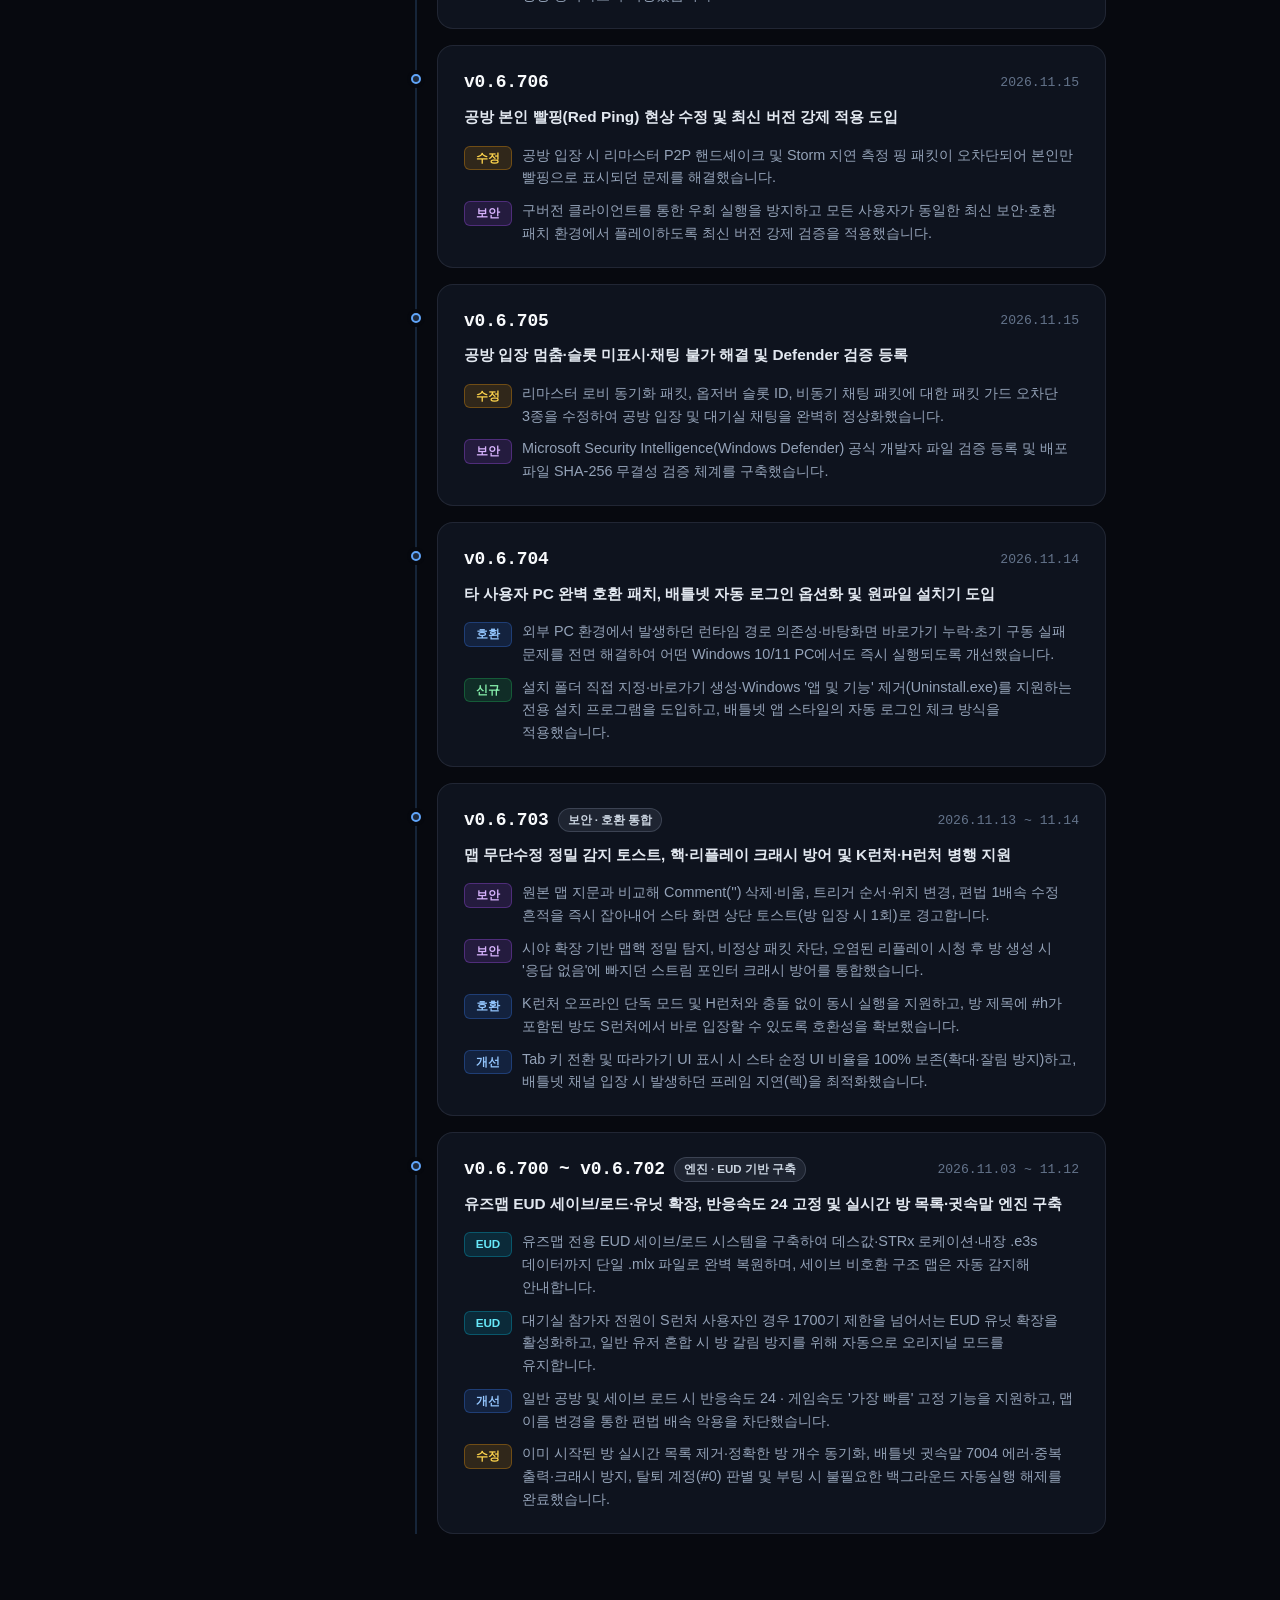
==== commit 54dcbff9: "Update website description for v0.6.743" ====
--- a/changelog.html
+++ b/changelog.html
@@ -372,21 +372,21 @@
                   <span class="patch-ver">v0.6.743</span>
                   <span class="patch-badge badge-latest" data-i18n="patchBadgeLatest">최신 업데이트</span>
                 </div>
-                <time class="patch-date" datetime="2026-11-27">2026.11.27</time>
-              </div>
-              <p class="patch-summary" data-i18n="p743Summary">배틀넷 방 입장 시 응답 없음(무응답) 멈춤 현상 근본 해결, 지도 선택·리플레이(Download / Replays 등) 로컬 폴더 목록 미노출 핫픽스 및 대기실 로딩 병목 제거</p>
+                <time class="patch-date" datetime="2026-11-28">2026.11.28</time>
+              </div>
+              <p class="patch-summary" data-i18n="p743Summary">배틀넷 방 참가·대기실 진입 시 1·2차 맵 스캔 무응답(응답 없음) 멈춤 완벽 해결, Windows 호환성 레이어 우회 차단 및 지도 선택·리플레이(Download / Replays) 로컬 폴더 노출 복구</p>
               <ul class="patch-list">
                 <li data-cat="fix">
                   <span class="patch-tag tag-hotfix" data-i18n="tagHotfix">핫픽스</span>
-                  <span data-i18n="p743Item1">방 참가 직후 스타크래프트 실행 보호 영역 무결성 검사와 충돌해 창이 『응답 없음』 상태로 멈추던 문제를 원천 해결하고, 실행 코드 변조 없이 순수 시스템 파일 탐색 계층에서만 방 참가 맵 크기 필터가 동작하도록 재설계했습니다.</span>
+                  <span data-i18n="p743Item1">방 목록에서 『참가』를 누를 때의 1차 스캔뿐 아니라 실제 방 대기실 진입 직후 실행되는 2차 맵 일치 검증 스캔과 맵 크기 미수신(0바이트) 방 조건까지 모두 즉시 필터링하도록 수정하여, 대용량 맵 폴더 환경에서도 방 입장 직후 창이 『응답 없음』으로 멈추던 현상을 완전히 제거했습니다.</span>
                 </li>
                 <li data-cat="fix">
                   <span class="patch-tag tag-hotfix" data-i18n="tagHotfix">핫픽스</span>
-                  <span data-i18n="p743Item2">인게임 지도 선택·리플레이·세이브 화면에서 로컬 Maps 하위 폴더(Download, Replays, 기본 맵 폴더 등)가 누락되던 문제를 수정하여, 일반 탐색 시 모든 폴더와 파일을 100% 그대로 표시합니다.</span>
+                  <span data-i18n="p743Item2">실제 배틀넷 실행 시 Windows 호환성 레이어(AcLayers) 환경에서 시스템 파일 탐색 필터 연결이 우회되던 문제를 내보내기 테이블 직접 해석 방식으로 해결하고, 인게임 지도 선택·리플레이·세이브 화면에서 모든 로컬 하위 폴더(Download, Replays, Save, 기본 맵 폴더 등)가 100% 정상 표시되도록 복구했습니다.</span>
                 </li>
                 <li data-cat="improve">
                   <span class="patch-tag tag-improve" data-i18n="tagImprove">개선</span>
-                  <span data-i18n="p743Item3">대기실 진입 시 프렌즈 브리지 스크립트를 비동기 로드로 전환하고 미사용 프록시 유휴 소켓 회수 시간 및 맵 무결성 해시 검사 시점을 분리해, 방 입장 즉시 멈춤 없이 대기실 화면과 채팅이 열리도록 개선했습니다.</span>
+                  <span data-i18n="p743Item3">대기실 진입 시 프렌즈 브리지 스크립트 비동기 로드 전환, 미사용 프록시 유휴 소켓 회수 단축 및 입장 구간 동기 해시 검사 분리를 함께 적용해 방 입장 즉시 끊김 없이 대기실 화면과 채팅이 열리도록 최적화했습니다.</span>
                 </li>
               </ul>
             </article>
@@ -1410,6 +1410,6 @@
   </footer>
 
   <div id="toast" class="toast" role="status" aria-live="polite"></div>
-  <script src="./assets/js/main.js?v=0.6.743-1"></script>
+  <script src="./assets/js/main.js?v=0.6.743-2"></script>
 </body>
 </html>
